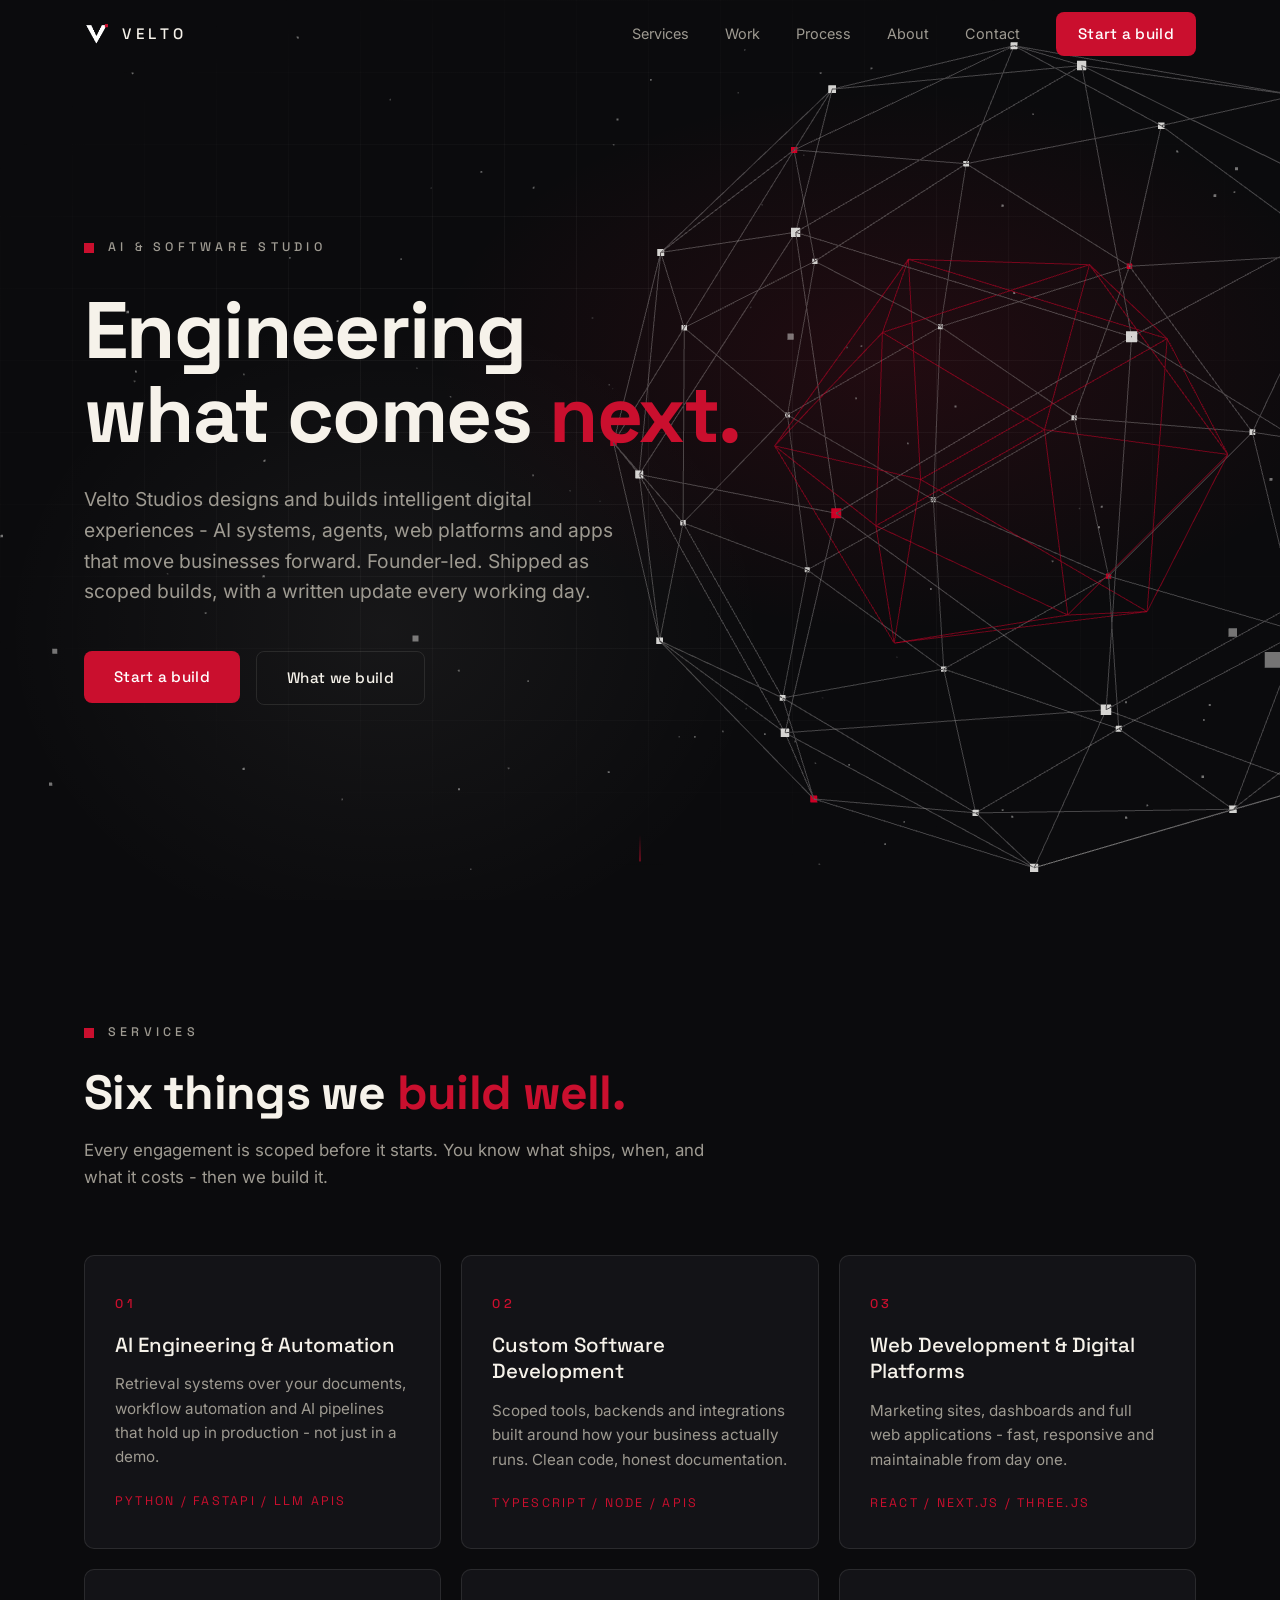
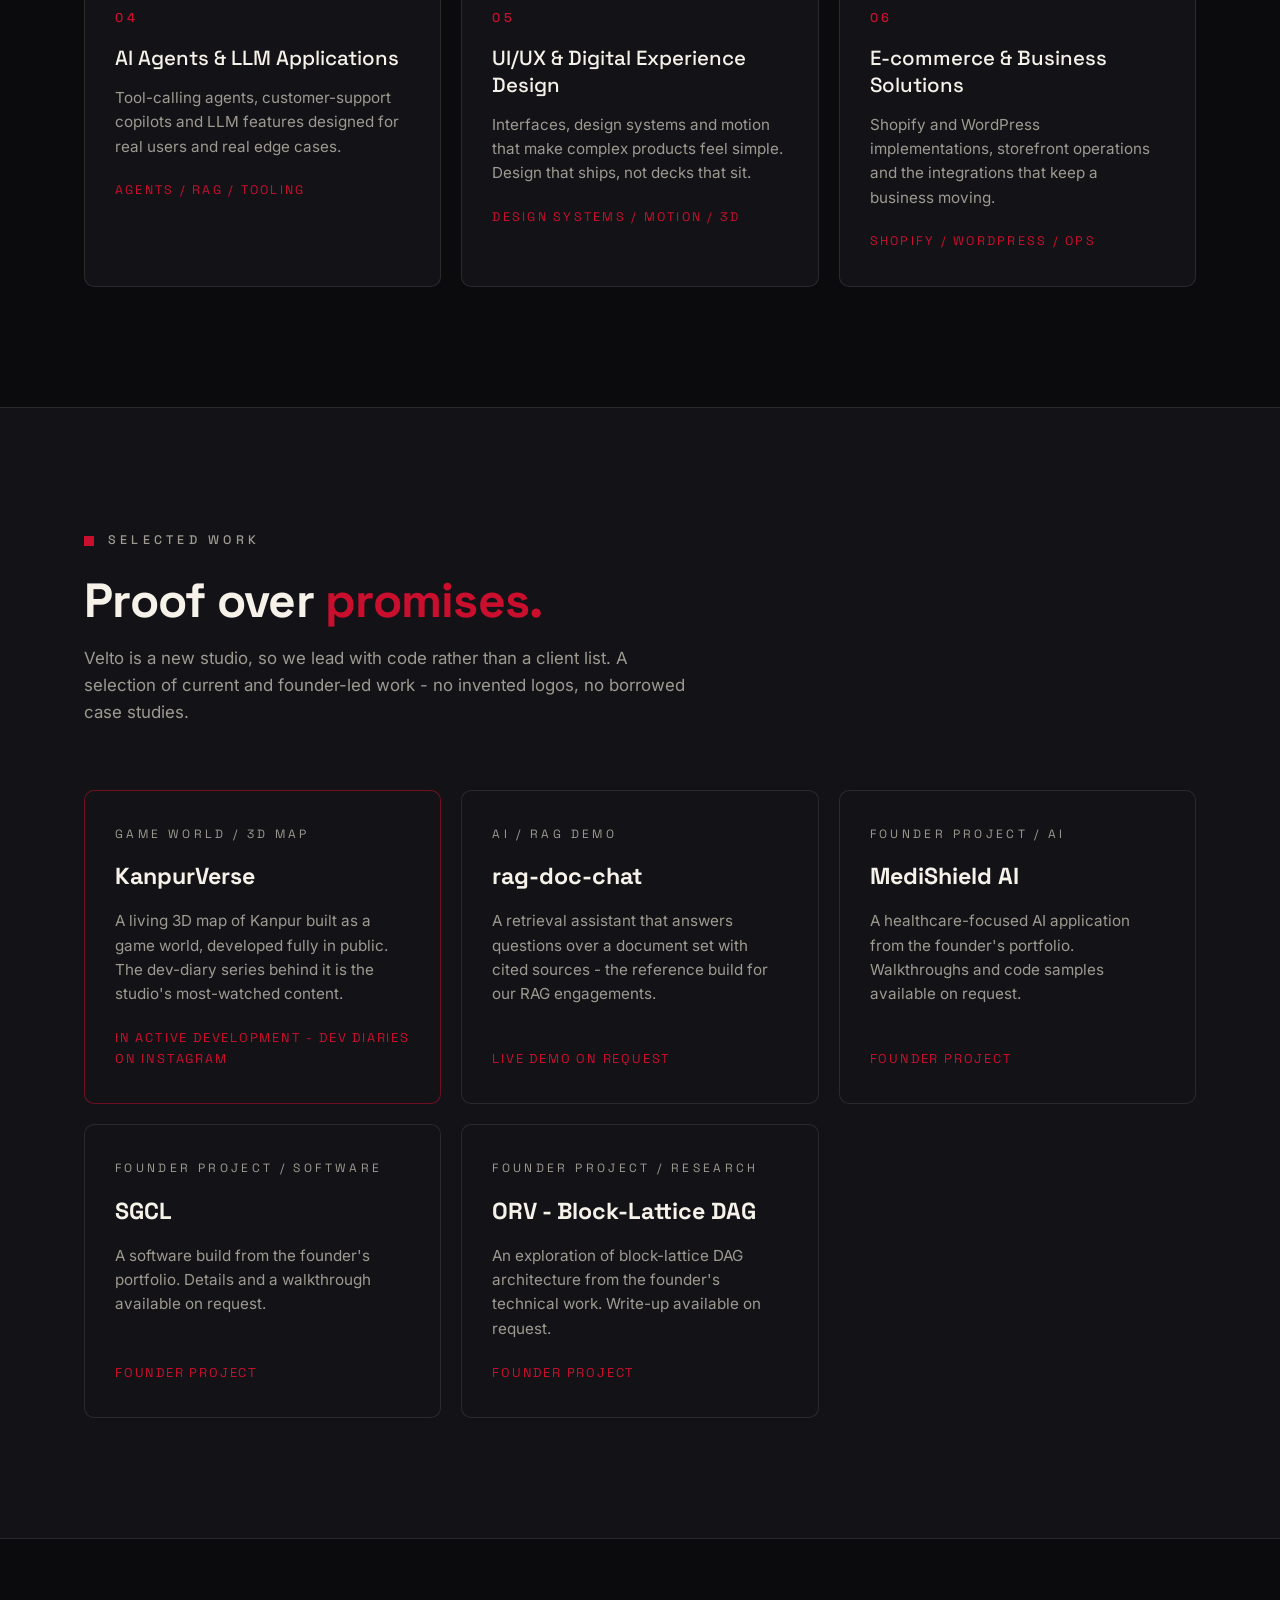
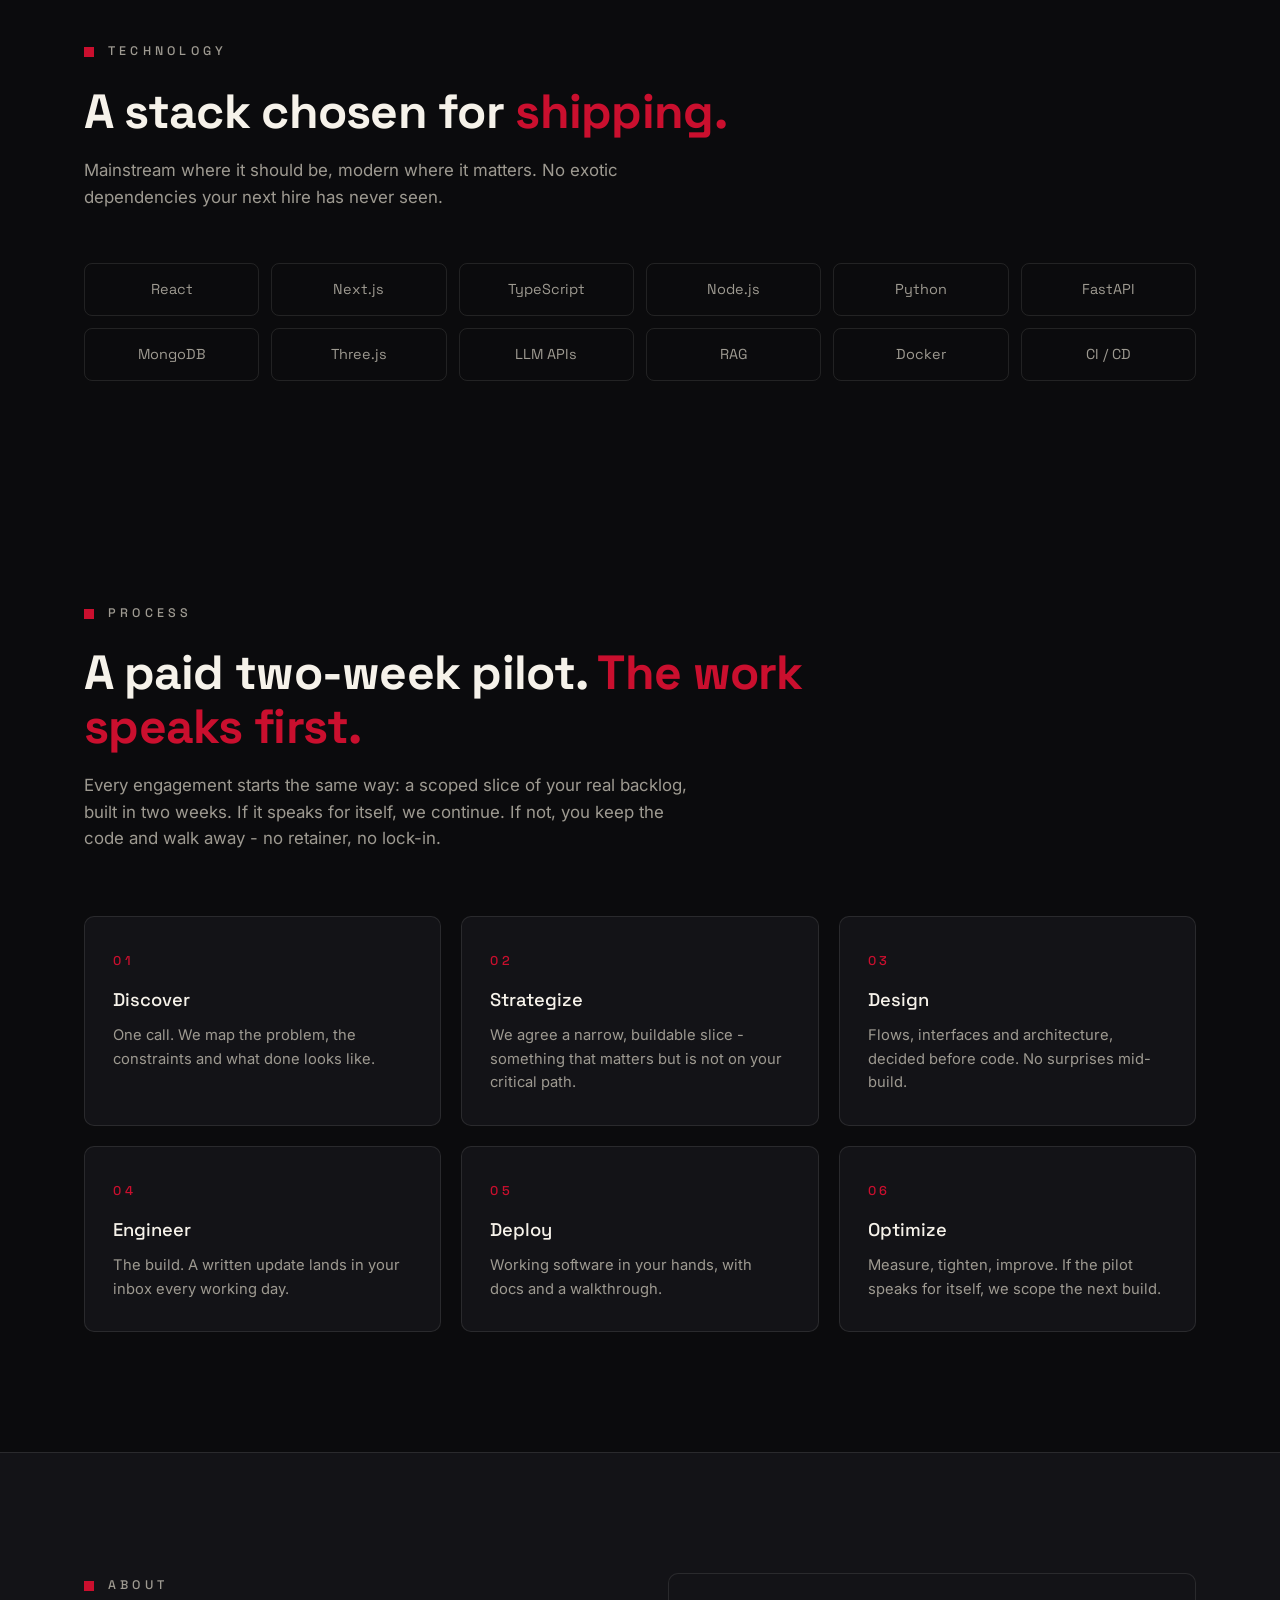
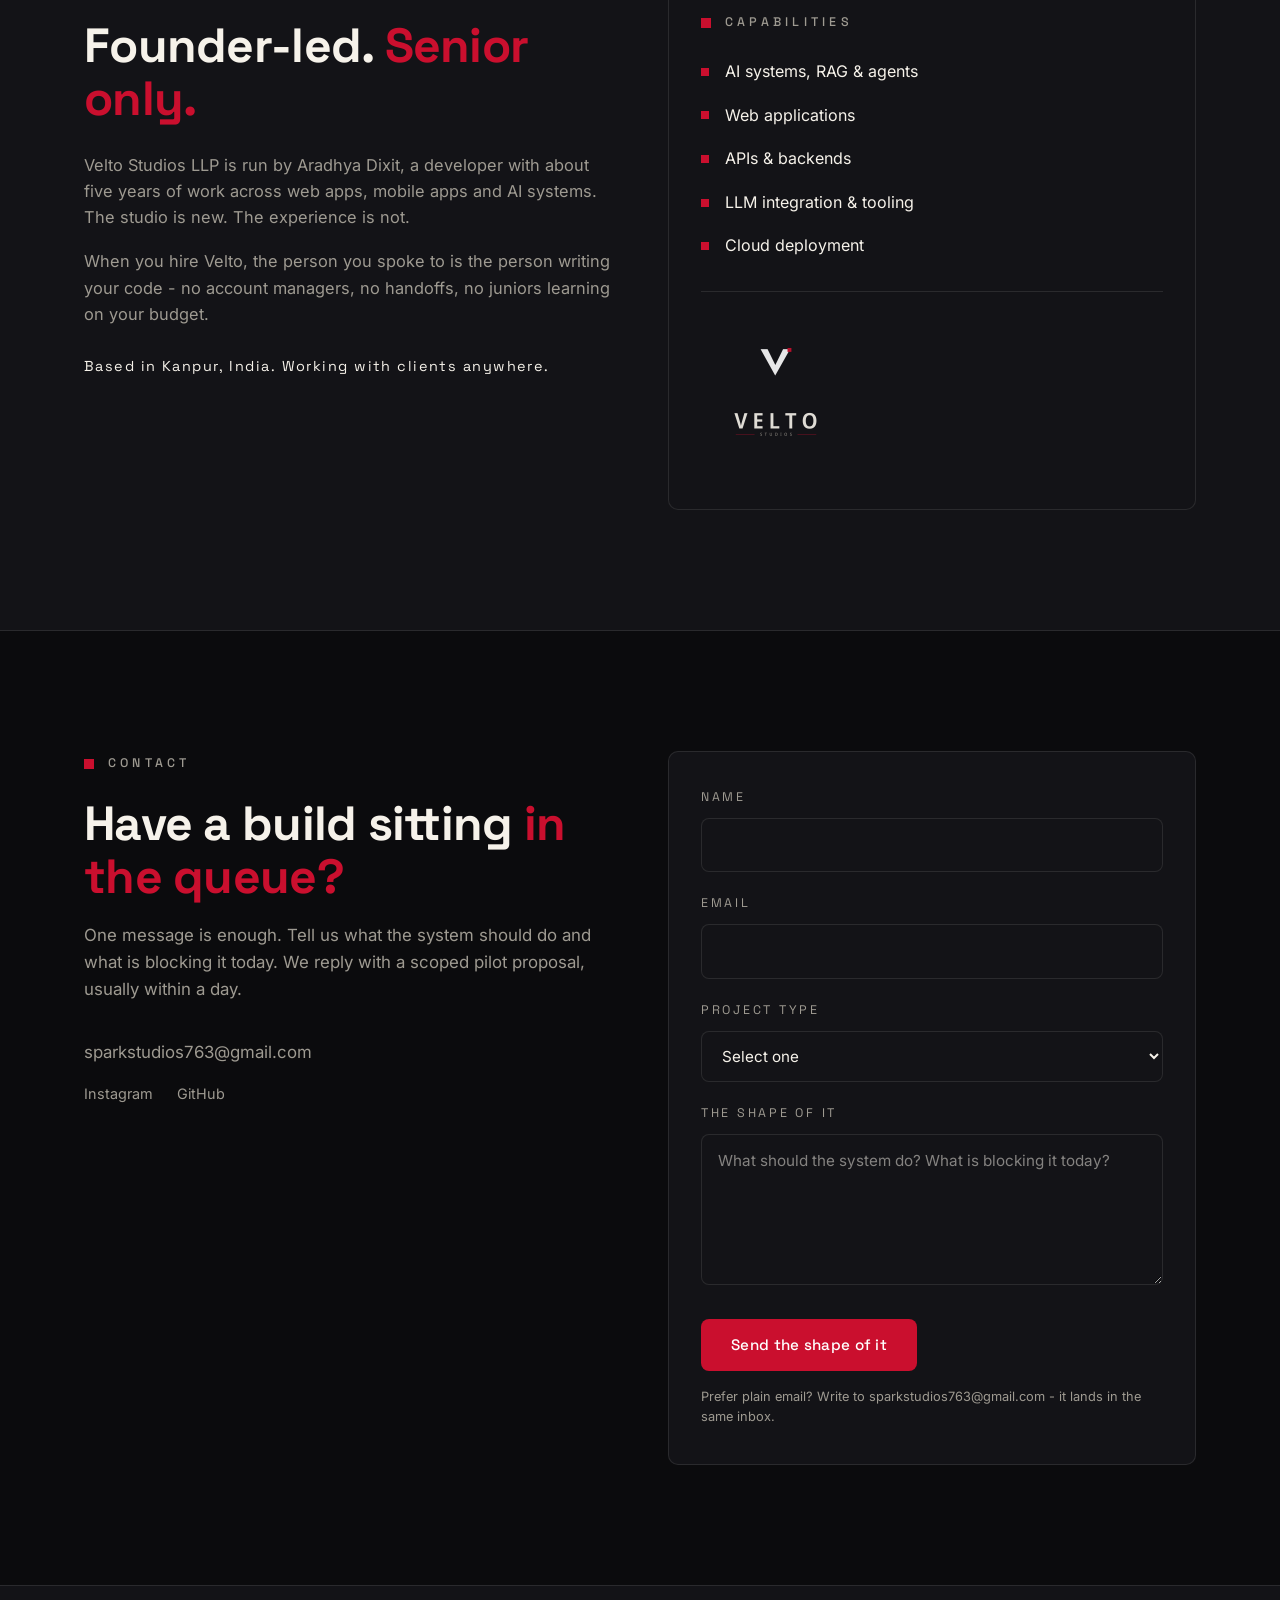
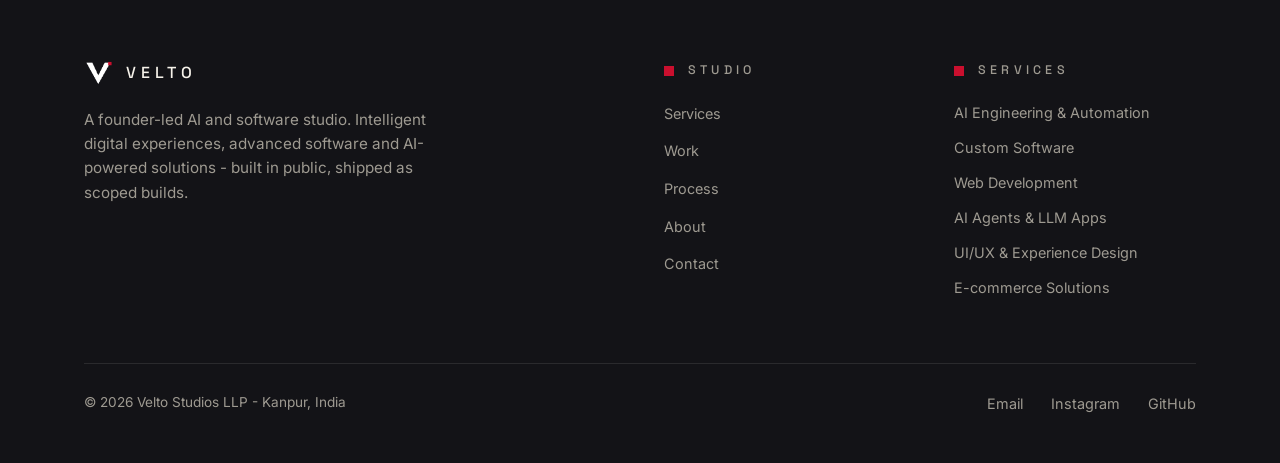
==== index.html @ 1c82fb01 "Velto Studios brand transformation: full site rebuild (Next.js static export, ink/white/signal-red s" ====
<!DOCTYPE html><!--SGaKu1fC_CCeCzt5V2eZx--><html lang="en" class="__variable_09186b __variable_7044c7"><head><meta charSet="utf-8"/><meta name="viewport" content="width=device-width, initial-scale=1"/><link rel="preload" href="/_next/static/media/4124e330989ad7db-s.p.ttf" as="font" crossorigin="" type="font/ttf"/><link rel="preload" href="/_next/static/media/74b8e81ce7c73236-s.p.ttf" as="font" crossorigin="" type="font/ttf"/><link rel="preload" href="/_next/static/media/a0ec02eedcf69112-s.p.ttf" as="font" crossorigin="" type="font/ttf"/><link rel="preload" href="/_next/static/media/a5b19698539b0889-s.p.ttf" as="font" crossorigin="" type="font/ttf"/><link rel="preload" href="/_next/static/media/ac432c104f6dcd6d-s.p.ttf" as="font" crossorigin="" type="font/ttf"/><link rel="preload" href="/_next/static/media/c4b799ee535f7491-s.p.ttf" as="font" crossorigin="" type="font/ttf"/><link rel="preload" as="image" href="/assets/velto-mark-white-96.png"/><link rel="preload" as="image" href="/assets/velto-lockup-vertical-transparent-ivory.png"/><link rel="stylesheet" href="/_next/static/css/1481ebc7e951a3b4.css" data-precedence="next"/><link rel="preload" as="script" fetchPriority="low" href="/_next/static/chunks/webpack-ac8d8ae8af178da9.js"/><script src="/_next/static/chunks/4bd1b696-c023c6e3521b1417.js" async=""></script><script src="/_next/static/chunks/255-15b9cc804e0d9c7d.js" async=""></script><script src="/_next/static/chunks/main-app-c8f17f70833b1790.js" async=""></script><script src="/_next/static/chunks/290-5ea8fa2a1ce27a06.js" async=""></script><script src="/_next/static/chunks/app/page-3ae37facbfa3129a.js" async=""></script><meta name="next-size-adjust" content=""/><title>Velto Studios - AI Systems &amp; Software Development</title><meta name="description" content="Velto Studios is a founder-led AI and software studio. We design and build intelligent digital experiences - AI systems, agents, web platforms and apps - delivered as scoped builds with a written update every working day."/><link rel="manifest" href="/site.webmanifest"/><meta name="keywords" content="Velto Studios,AI engineering,software development,RAG systems,AI agents,web development,Next.js,founder-led studio"/><meta property="og:title" content="Velto Studios - AI Systems &amp; Software Development"/><meta property="og:description" content="A founder-led AI and software studio. Intelligent digital experiences, advanced software and AI-powered solutions that move businesses forward."/><meta property="og:url" content="https://velto-studios.github.io"/><meta property="og:site_name" content="Velto Studios"/><meta property="og:image" content="https://velto-studios.github.io/og-image.png"/><meta property="og:image:width" content="1200"/><meta property="og:image:height" content="630"/><meta property="og:image:alt" content="Velto Studios"/><meta property="og:type" content="website"/><meta name="twitter:card" content="summary_large_image"/><meta name="twitter:title" content="Velto Studios - AI Systems &amp; Software Development"/><meta name="twitter:description" content="A founder-led AI and software studio. Intelligent digital experiences, advanced software and AI-powered solutions that move businesses forward."/><meta name="twitter:image" content="https://velto-studios.github.io/og-image.png"/><link rel="icon" href="/favicon-16.png" sizes="16x16" type="image/png"/><link rel="icon" href="/favicon-32.png" sizes="32x32" type="image/png"/><link rel="apple-touch-icon" href="/apple-touch-icon.png" sizes="180x180"/><script src="/_next/static/chunks/polyfills-42372ed130431b0a.js" noModule=""></script></head><body><div hidden=""><!--$--><!--/$--></div><script type="application/ld+json">{"@context":"https://schema.org","@type":"Organization","name":"Velto Studios","url":"https://velto-studios.github.io","logo":"https://velto-studios.github.io/icon-512.png","description":"Founder-led AI and software studio building AI systems, web platforms and apps as scoped contract builds.","founder":{"@type":"Person","name":"Aradhya Dixit"},"address":{"@type":"PostalAddress","addressLocality":"Kanpur","addressCountry":"IN"},"sameAs":["https://www.instagram.com/velto_studios","https://github.com/velto-studios"]}</script><main id="top"><nav class="fixed top-0 left-0 right-0 z-50 transition-colors duration-300" aria-label="Primary" style="background:transparent;backdrop-filter:none;-webkit-backdrop-filter:none;border-bottom:1px solid transparent;opacity:0;transform:translateY(-64px)"><div class="wrap flex items-center justify-between" style="height:68px"><a href="#top" class="flex items-center gap-3" aria-label="Velto Studios - home"><img src="/assets/velto-mark-white-96.png" alt="" width="26" height="26"/><span class="font-display" style="font-weight:500;letter-spacing:0.3em;font-size:0.95rem">VELTO</span></a><div class="hidden md:flex items-center gap-9"><a href="#services" class="nav-link">Services</a><a href="#work" class="nav-link">Work</a><a href="#process" class="nav-link">Process</a><a href="#about" class="nav-link">About</a><a href="#contact" class="nav-link">Contact</a><a href="#contact" class="btn btn-primary" style="padding:10px 22px">Start a build</a></div><button class="md:hidden flex flex-col justify-center gap-1.5 p-2" aria-label="Open menu" aria-expanded="false"><span class="block h-px w-6 bg-[var(--ivory)] transition-transform duration-300" style="transform:none"></span><span class="block h-px w-6 bg-[var(--ivory)] transition-transform duration-300" style="transform:none"></span></button></div></nav><header class="relative flex items-center" style="min-height:100svh;overflow:hidden"><div class="hero-fallback" aria-hidden="true"></div><div class="hero-grid-lines" aria-hidden="true"></div><div class="wrap relative z-10 w-full" style="padding-top:140px;padding-bottom:100px"><p class="kicker" style="opacity:0;transform:translateY(16px)">AI &amp; Software Studio</p><h1 style="font-size:clamp(2.7rem, 6.4vw, 5rem);line-height:1.05;font-weight:700;letter-spacing:-0.02em;max-width:780px;margin-top:28px;opacity:0;transform:translateY(28px)">Engineering<br/>what comes <span style="color:var(--signal)">next.</span></h1><p style="margin-top:28px;font-size:clamp(1.02rem, 1.6vw, 1.2rem);color:var(--ivory-dim);max-width:560px;font-weight:300;opacity:0;transform:translateY(24px)">Velto Studios designs and builds intelligent digital experiences - AI systems, agents, web platforms and apps that move businesses forward. Founder-led. Shipped as scoped builds, with a written update every working day.</p><div class="flex flex-wrap gap-4" style="margin-top:44px;opacity:0;transform:translateY(20px)"><div style="display:inline-block;transform:none"><a href="#contact" class="btn btn-primary">Start a build</a></div><div style="display:inline-block;transform:none"><a href="#services" class="btn btn-ghost">What we build</a></div></div></div><a href="#services" class="absolute left-1/2 bottom-8 z-10 hidden md:block" aria-label="Scroll to services" style="transform:translateX(-50%);opacity:0"><span class="block h-10 w-px mx-auto" style="background:linear-gradient(to bottom, transparent, var(--signal))"></span></a></header><section id="services" class="section" aria-label="Services"><div class="wrap"><div style="opacity:0;transform:translateY(32px)"><p class="kicker">Services</p><h2 style="font-size:clamp(1.9rem, 4vw, 3rem);line-height:1.12;font-weight:700;letter-spacing:-0.015em;margin-top:20px;max-width:720px">Six things we <span style="color:var(--signal)">build well.</span></h2><p style="margin-top:18px;color:var(--ivory-dim);max-width:620px;font-size:1.05rem">Every engagement is scoped before it starts. You know what ships, when, and what it costs - then we build it.</p></div><div class="grid gap-5" style="margin-top:64px;grid-template-columns:repeat(auto-fit, minmax(320px, 1fr))"><div style="opacity:0;transform:translateY(32px)"><article class="card h-full" style="padding:34px 30px"><span class="step-num">01</span><h3 style="font-size:1.28rem;font-weight:500;margin-top:16px;line-height:1.3">AI Engineering &amp; Automation</h3><p style="margin-top:14px;color:var(--ivory-dim);font-size:0.95rem">Retrieval systems over your documents, workflow automation and AI pipelines that hold up in production - not just in a demo.</p><p class="font-display" style="margin-top:22px;font-size:0.78rem;letter-spacing:0.18em;color:var(--signal);text-transform:uppercase">Python / FastAPI / LLM APIs</p></article></div><div style="opacity:0;transform:translateY(32px)"><article class="card h-full" style="padding:34px 30px"><span class="step-num">02</span><h3 style="font-size:1.28rem;font-weight:500;margin-top:16px;line-height:1.3">Custom Software Development</h3><p style="margin-top:14px;color:var(--ivory-dim);font-size:0.95rem">Scoped tools, backends and integrations built around how your business actually runs. Clean code, honest documentation.</p><p class="font-display" style="margin-top:22px;font-size:0.78rem;letter-spacing:0.18em;color:var(--signal);text-transform:uppercase">TypeScript / Node / APIs</p></article></div><div style="opacity:0;transform:translateY(32px)"><article class="card h-full" style="padding:34px 30px"><span class="step-num">03</span><h3 style="font-size:1.28rem;font-weight:500;margin-top:16px;line-height:1.3">Web Development &amp; Digital Platforms</h3><p style="margin-top:14px;color:var(--ivory-dim);font-size:0.95rem">Marketing sites, dashboards and full web applications - fast, responsive and maintainable from day one.</p><p class="font-display" style="margin-top:22px;font-size:0.78rem;letter-spacing:0.18em;color:var(--signal);text-transform:uppercase">React / Next.js / Three.js</p></article></div><div style="opacity:0;transform:translateY(32px)"><article class="card h-full" style="padding:34px 30px"><span class="step-num">04</span><h3 style="font-size:1.28rem;font-weight:500;margin-top:16px;line-height:1.3">AI Agents &amp; LLM Applications</h3><p style="margin-top:14px;color:var(--ivory-dim);font-size:0.95rem">Tool-calling agents, customer-support copilots and LLM features designed for real users and real edge cases.</p><p class="font-display" style="margin-top:22px;font-size:0.78rem;letter-spacing:0.18em;color:var(--signal);text-transform:uppercase">Agents / RAG / Tooling</p></article></div><div style="opacity:0;transform:translateY(32px)"><article class="card h-full" style="padding:34px 30px"><span class="step-num">05</span><h3 style="font-size:1.28rem;font-weight:500;margin-top:16px;line-height:1.3">UI/UX &amp; Digital Experience Design</h3><p style="margin-top:14px;color:var(--ivory-dim);font-size:0.95rem">Interfaces, design systems and motion that make complex products feel simple. Design that ships, not decks that sit.</p><p class="font-display" style="margin-top:22px;font-size:0.78rem;letter-spacing:0.18em;color:var(--signal);text-transform:uppercase">Design systems / Motion / 3D</p></article></div><div style="opacity:0;transform:translateY(32px)"><article class="card h-full" style="padding:34px 30px"><span class="step-num">06</span><h3 style="font-size:1.28rem;font-weight:500;margin-top:16px;line-height:1.3">E-commerce &amp; Business Solutions</h3><p style="margin-top:14px;color:var(--ivory-dim);font-size:0.95rem">Shopify and WordPress implementations, storefront operations and the integrations that keep a business moving.</p><p class="font-display" style="margin-top:22px;font-size:0.78rem;letter-spacing:0.18em;color:var(--signal);text-transform:uppercase">Shopify / WordPress / Ops</p></article></div></div></div></section><section id="work" class="section" aria-label="Selected work" style="background:var(--ink-2);border-top:1px solid var(--line);border-bottom:1px solid var(--line)"><div class="wrap"><div style="opacity:0;transform:translateY(32px)"><p class="kicker">Selected Work</p><h2 style="font-size:clamp(1.9rem, 4vw, 3rem);line-height:1.12;font-weight:700;letter-spacing:-0.015em;margin-top:20px;max-width:720px">Proof over <span style="color:var(--signal)">promises.</span></h2><p style="margin-top:18px;color:var(--ivory-dim);max-width:620px;font-size:1.05rem">Velto is a new studio, so we lead with code rather than a client list. A selection of current and founder-led work - no invented logos, no borrowed case studies.</p></div><div class="grid gap-5" style="margin-top:64px;grid-template-columns:repeat(auto-fit, minmax(320px, 1fr))"><div style="opacity:0;transform:translateY(32px)"><article class="card h-full flex flex-col" style="padding:34px 30px;border-color:rgba(202,15,46,0.5)"><p class="font-display" style="font-size:0.75rem;letter-spacing:0.28em;text-transform:uppercase;color:var(--ivory-dim)">Game world / 3D map</p><h3 style="font-size:1.45rem;font-weight:700;margin-top:14px">KanpurVerse</h3><p style="margin-top:14px;color:var(--ivory-dim);font-size:0.95rem;flex-grow:1">A living 3D map of Kanpur built as a game world, developed fully in public. The dev-diary series behind it is the studio&#x27;s most-watched content.</p><p class="font-display" style="margin-top:22px;font-size:0.8rem;letter-spacing:0.14em;color:var(--signal);text-transform:uppercase">In active development - dev diaries on Instagram</p></article></div><div style="opacity:0;transform:translateY(32px)"><article class="card h-full flex flex-col" style="padding:34px 30px"><p class="font-display" style="font-size:0.75rem;letter-spacing:0.28em;text-transform:uppercase;color:var(--ivory-dim)">AI / RAG demo</p><h3 style="font-size:1.45rem;font-weight:700;margin-top:14px">rag-doc-chat</h3><p style="margin-top:14px;color:var(--ivory-dim);font-size:0.95rem;flex-grow:1">A retrieval assistant that answers questions over a document set with cited sources - the reference build for our RAG engagements.</p><p class="font-display" style="margin-top:22px;font-size:0.8rem;letter-spacing:0.14em;color:var(--signal);text-transform:uppercase">Live demo on request</p></article></div><div style="opacity:0;transform:translateY(32px)"><article class="card h-full flex flex-col" style="padding:34px 30px"><p class="font-display" style="font-size:0.75rem;letter-spacing:0.28em;text-transform:uppercase;color:var(--ivory-dim)">Founder project / AI</p><h3 style="font-size:1.45rem;font-weight:700;margin-top:14px">MediShield AI</h3><p style="margin-top:14px;color:var(--ivory-dim);font-size:0.95rem;flex-grow:1">A healthcare-focused AI application from the founder&#x27;s portfolio. Walkthroughs and code samples available on request.</p><p class="font-display" style="margin-top:22px;font-size:0.8rem;letter-spacing:0.14em;color:var(--signal);text-transform:uppercase">Founder project</p></article></div><div style="opacity:0;transform:translateY(32px)"><article class="card h-full flex flex-col" style="padding:34px 30px"><p class="font-display" style="font-size:0.75rem;letter-spacing:0.28em;text-transform:uppercase;color:var(--ivory-dim)">Founder project / Software</p><h3 style="font-size:1.45rem;font-weight:700;margin-top:14px">SGCL</h3><p style="margin-top:14px;color:var(--ivory-dim);font-size:0.95rem;flex-grow:1">A software build from the founder&#x27;s portfolio. Details and a walkthrough available on request.</p><p class="font-display" style="margin-top:22px;font-size:0.8rem;letter-spacing:0.14em;color:var(--signal);text-transform:uppercase">Founder project</p></article></div><div style="opacity:0;transform:translateY(32px)"><article class="card h-full flex flex-col" style="padding:34px 30px"><p class="font-display" style="font-size:0.75rem;letter-spacing:0.28em;text-transform:uppercase;color:var(--ivory-dim)">Founder project / Research</p><h3 style="font-size:1.45rem;font-weight:700;margin-top:14px">ORV - Block-Lattice DAG</h3><p style="margin-top:14px;color:var(--ivory-dim);font-size:0.95rem;flex-grow:1">An exploration of block-lattice DAG architecture from the founder&#x27;s technical work. Write-up available on request.</p><p class="font-display" style="margin-top:22px;font-size:0.8rem;letter-spacing:0.14em;color:var(--signal);text-transform:uppercase">Founder project</p></article></div></div></div></section><section class="section" aria-label="Technology" style="padding-top:100px;padding-bottom:100px"><div class="wrap"><div style="opacity:0;transform:translateY(32px)"><p class="kicker">Technology</p><h2 style="font-size:clamp(1.9rem, 4vw, 3rem);line-height:1.12;font-weight:700;letter-spacing:-0.015em;margin-top:20px;max-width:720px">A stack chosen for <span style="color:var(--signal)">shipping.</span></h2><p style="margin-top:18px;color:var(--ivory-dim);max-width:620px;font-size:1.05rem">Mainstream where it should be, modern where it matters. No exotic dependencies your next hire has never seen.</p></div><div style="opacity:0;transform:translateY(32px)"><div class="grid gap-3" style="margin-top:52px;grid-template-columns:repeat(auto-fit, minmax(150px, 1fr))"><div class="tech-chip text-center">React</div><div class="tech-chip text-center">Next.js</div><div class="tech-chip text-center">TypeScript</div><div class="tech-chip text-center">Node.js</div><div class="tech-chip text-center">Python</div><div class="tech-chip text-center">FastAPI</div><div class="tech-chip text-center">MongoDB</div><div class="tech-chip text-center">Three.js</div><div class="tech-chip text-center">LLM APIs</div><div class="tech-chip text-center">RAG</div><div class="tech-chip text-center">Docker</div><div class="tech-chip text-center">CI / CD</div></div></div></div></section><section id="process" class="section" aria-label="Process"><div class="wrap"><div style="opacity:0;transform:translateY(32px)"><p class="kicker">Process</p><h2 style="font-size:clamp(1.9rem, 4vw, 3rem);line-height:1.12;font-weight:700;letter-spacing:-0.015em;margin-top:20px;max-width:720px">A paid two-week pilot. <span style="color:var(--signal)">The work speaks first.</span></h2><p style="margin-top:18px;color:var(--ivory-dim);max-width:620px;font-size:1.05rem">Every engagement starts the same way: a scoped slice of your real backlog, built in two weeks. If it speaks for itself, we continue. If not, you keep the code and walk away - no retainer, no lock-in.</p></div><div class="grid gap-5" style="margin-top:64px;grid-template-columns:repeat(auto-fit, minmax(300px, 1fr))"><div style="opacity:0;transform:translateY(32px)"><div class="card h-full" style="padding:30px 28px"><span class="step-num">01</span><h3 style="font-size:1.15rem;font-weight:500;margin-top:12px">Discover</h3><p style="margin-top:10px;color:var(--ivory-dim);font-size:0.92rem">One call. We map the problem, the constraints and what done looks like.</p></div></div><div style="opacity:0;transform:translateY(32px)"><div class="card h-full" style="padding:30px 28px"><span class="step-num">02</span><h3 style="font-size:1.15rem;font-weight:500;margin-top:12px">Strategize</h3><p style="margin-top:10px;color:var(--ivory-dim);font-size:0.92rem">We agree a narrow, buildable slice - something that matters but is not on your critical path.</p></div></div><div style="opacity:0;transform:translateY(32px)"><div class="card h-full" style="padding:30px 28px"><span class="step-num">03</span><h3 style="font-size:1.15rem;font-weight:500;margin-top:12px">Design</h3><p style="margin-top:10px;color:var(--ivory-dim);font-size:0.92rem">Flows, interfaces and architecture, decided before code. No surprises mid-build.</p></div></div><div style="opacity:0;transform:translateY(32px)"><div class="card h-full" style="padding:30px 28px"><span class="step-num">04</span><h3 style="font-size:1.15rem;font-weight:500;margin-top:12px">Engineer</h3><p style="margin-top:10px;color:var(--ivory-dim);font-size:0.92rem">The build. A written update lands in your inbox every working day.</p></div></div><div style="opacity:0;transform:translateY(32px)"><div class="card h-full" style="padding:30px 28px"><span class="step-num">05</span><h3 style="font-size:1.15rem;font-weight:500;margin-top:12px">Deploy</h3><p style="margin-top:10px;color:var(--ivory-dim);font-size:0.92rem">Working software in your hands, with docs and a walkthrough.</p></div></div><div style="opacity:0;transform:translateY(32px)"><div class="card h-full" style="padding:30px 28px"><span class="step-num">06</span><h3 style="font-size:1.15rem;font-weight:500;margin-top:12px">Optimize</h3><p style="margin-top:10px;color:var(--ivory-dim);font-size:0.92rem">Measure, tighten, improve. If the pilot speaks for itself, we scope the next build.</p></div></div></div></div></section><section id="about" class="section" aria-label="About Velto Studios" style="background:var(--ink-2);border-top:1px solid var(--line);border-bottom:1px solid var(--line)"><div class="wrap grid gap-14 md:grid-cols-2 items-start"><div><div style="opacity:0;transform:translateY(32px)"><p class="kicker">About</p><h2 style="font-size:clamp(1.9rem, 4vw, 3rem);line-height:1.12;font-weight:700;letter-spacing:-0.015em;margin-top:20px;max-width:720px">Founder-led. <span style="color:var(--signal)">Senior only.</span></h2></div><div style="opacity:0;transform:translateY(32px)"><p style="margin-top:26px;color:var(--ivory-dim);font-size:1.02rem">Velto Studios LLP is run by Aradhya Dixit, a developer with about five years of work across web apps, mobile apps and AI systems. The studio is new. The experience is not.</p><p style="margin-top:18px;color:var(--ivory-dim);font-size:1.02rem">When you hire Velto, the person you spoke to is the person writing your code - no account managers, no handoffs, no juniors learning on your budget.</p><p class="font-display" style="margin-top:28px;font-size:0.9rem;letter-spacing:0.1em;color:var(--ivory)">Based in Kanpur, India. Working with clients anywhere.</p></div></div><div style="opacity:0;transform:translateY(32px)"><div class="card" style="padding:36px 32px"><p class="kicker" style="margin-bottom:26px">Capabilities</p><ul class="flex flex-col" style="gap:18px"><li class="flex items-center gap-4"><span style="width:8px;height:8px;background:var(--signal);flex:none"></span><span style="font-size:1rem">AI systems, RAG &amp; agents</span></li><li class="flex items-center gap-4"><span style="width:8px;height:8px;background:var(--signal);flex:none"></span><span style="font-size:1rem">Web applications</span></li><li class="flex items-center gap-4"><span style="width:8px;height:8px;background:var(--signal);flex:none"></span><span style="font-size:1rem">APIs &amp; backends</span></li><li class="flex items-center gap-4"><span style="width:8px;height:8px;background:var(--signal);flex:none"></span><span style="font-size:1rem">LLM integration &amp; tooling</span></li><li class="flex items-center gap-4"><span style="width:8px;height:8px;background:var(--signal);flex:none"></span><span style="font-size:1rem">Cloud deployment</span></li></ul><div style="margin-top:32px;padding-top:26px;border-top:1px solid var(--line)"><img src="/assets/velto-lockup-vertical-transparent-ivory.png" alt="Velto Studios" width="150" height="155" style="opacity:0.9"/></div></div></div></div></section><section id="contact" class="section" aria-label="Contact"><div class="wrap grid gap-14 md:grid-cols-2 items-start"><div><div style="opacity:0;transform:translateY(32px)"><p class="kicker">Contact</p><h2 style="font-size:clamp(1.9rem, 4vw, 3rem);line-height:1.12;font-weight:700;letter-spacing:-0.015em;margin-top:20px;max-width:720px">Have a build sitting <span style="color:var(--signal)">in the queue?</span></h2><p style="margin-top:18px;color:var(--ivory-dim);max-width:620px;font-size:1.05rem">One message is enough. Tell us what the system should do and what is blocking it today. We reply with a scoped pilot proposal, usually within a day.</p></div><div style="opacity:0;transform:translateY(32px)"><div style="margin-top:36px" class="flex flex-col gap-4"><a class="foot-link" href="mailto:sparkstudios763@gmail.com" style="font-size:1.05rem">sparkstudios763@gmail.com</a><div class="flex gap-6"><a class="foot-link" href="https://www.instagram.com/velto_studios" target="_blank" rel="noopener noreferrer">Instagram</a><a class="foot-link" href="https://github.com/velto-studios" target="_blank" rel="noopener noreferrer">GitHub</a></div></div></div></div><div style="opacity:0;transform:translateY(32px)"><form class="card" style="padding:36px 32px" noValidate=""><div class="field" style="margin-bottom:22px"><label for="name">Name</label><input id="name" type="text" autoComplete="name" name="name"/></div><div class="field" style="margin-bottom:22px"><label for="email">Email</label><input id="email" type="email" autoComplete="email" name="email"/></div><div class="field" style="margin-bottom:22px"><label for="projectType">Project type</label><select id="projectType" name="projectType"><option value="" disabled="" selected="">Select one</option><option value="AI system / RAG">AI system / RAG</option><option value="AI agent / LLM feature">AI agent / LLM feature</option><option value="Web application">Web application</option><option value="Website / digital platform">Website / digital platform</option><option value="UI/UX &amp; experience design">UI/UX &amp; experience design</option><option value="E-commerce / business solution">E-commerce / business solution</option><option value="Something else">Something else</option></select></div><div class="field" style="margin-bottom:26px"><label for="message">The shape of it</label><textarea id="message" name="message" rows="5" placeholder="What should the system do? What is blocking it today?"></textarea></div><div style="display:inline-block;transform:none"><button type="submit" class="btn btn-primary w-full">Send the shape of it</button></div><p style="margin-top:16px;color:var(--ivory-dim);font-size:0.8rem">Prefer plain email? Write to <!-- -->sparkstudios763@gmail.com<!-- --> - it lands in the same inbox.</p></form></div></div></section><footer style="border-top:1px solid var(--line);background:var(--ink-2)"><div class="wrap" style="padding-top:72px;padding-bottom:48px"><div class="grid gap-12 md:grid-cols-4"><div class="md:col-span-2"><a href="#top" class="flex items-center gap-3" aria-label="Velto Studios - back to top"><img src="/assets/velto-mark-white-96.png" alt="" width="30" height="30"/><span class="font-display" style="font-weight:500;letter-spacing:0.3em">VELTO</span></a><p style="margin-top:20px;color:var(--ivory-dim);max-width:380px;font-size:0.95rem">A founder-led AI and software studio. Intelligent digital experiences, advanced software and AI-powered solutions - built in public, shipped as scoped builds.</p></div><nav aria-label="Footer"><p class="kicker" style="margin-bottom:20px">Studio</p><ul class="flex flex-col gap-3"><li><a class="foot-link" href="#services">Services</a></li><li><a class="foot-link" href="#work">Work</a></li><li><a class="foot-link" href="#process">Process</a></li><li><a class="foot-link" href="#about">About</a></li><li><a class="foot-link" href="#contact">Contact</a></li></ul></nav><div><p class="kicker" style="margin-bottom:20px">Services</p><ul class="flex flex-col gap-3"><li class="foot-link" style="cursor:default">AI Engineering &amp; Automation</li><li class="foot-link" style="cursor:default">Custom Software</li><li class="foot-link" style="cursor:default">Web Development</li><li class="foot-link" style="cursor:default">AI Agents &amp; LLM Apps</li><li class="foot-link" style="cursor:default">UI/UX &amp; Experience Design</li><li class="foot-link" style="cursor:default">E-commerce Solutions</li></ul></div></div><div class="flex flex-col md:flex-row justify-between gap-6" style="margin-top:64px;padding-top:28px;border-top:1px solid var(--line)"><p style="color:var(--ivory-dim);font-size:0.85rem">© 2026 Velto Studios LLP - Kanpur, India</p><div class="flex gap-7"><a class="foot-link" href="mailto:sparkstudios763@gmail.com">Email</a><a class="foot-link" href="https://www.instagram.com/velto_studios" target="_blank" rel="noopener noreferrer">Instagram</a><a class="foot-link" href="https://github.com/velto-studios" target="_blank" rel="noopener noreferrer">GitHub</a></div></div></div></footer></main><!--$--><!--/$--><script src="/_next/static/chunks/webpack-ac8d8ae8af178da9.js" id="_R_" async=""></script><script>(self.__next_f=self.__next_f||[]).push([0])</script><script>self.__next_f.push([1,"1:\"$Sreact.fragment\"\n2:I[9766,[],\"\"]\n3:I[8924,[],\"\"]\n4:I[3464,[\"290\",\"static/chunks/290-5ea8fa2a1ce27a06.js\",\"974\",\"static/chunks/app/page-3ae37facbfa3129a.js\"],\"default\"]\n5:I[1602,[\"290\",\"static/chunks/290-5ea8fa2a1ce27a06.js\",\"974\",\"static/chunks/app/page-3ae37facbfa3129a.js\"],\"default\"]\n6:I[773,[\"290\",\"static/chunks/290-5ea8fa2a1ce27a06.js\",\"974\",\"static/chunks/app/page-3ae37facbfa3129a.js\"],\"default\"]\n14:I[7150,[],\"\"]\n:HL[\"/_next/static/media/4124e330989ad7db-s.p.ttf\",\"font\",{\"crossOrigin\":\"\",\"type\":\"font/ttf\"}]\n:HL[\"/_next/static/media/74b8e81ce7c73236-s.p.ttf\",\"font\",{\"crossOrigin\":\"\",\"type\":\"font/ttf\"}]\n:HL[\"/_next/static/media/a0ec02eedcf69112-s.p.ttf\",\"font\",{\"crossOrigin\":\"\",\"type\":\"font/ttf\"}]\n:HL[\"/_next/static/media/a5b19698539b0889-s.p.ttf\",\"font\",{\"crossOrigin\":\"\",\"type\":\"font/ttf\"}]\n:HL[\"/_next/static/media/ac432c104f6dcd6d-s.p.ttf\",\"font\",{\"crossOrigin\":\"\",\"type\":\"font/ttf\"}]\n:HL[\"/_next/static/media/c4b799ee535f7491-s.p.ttf\",\"font\",{\"crossOrigin\":\"\",\"type\":\"font/ttf\"}]\n:HL[\"/_next/static/css/1481ebc7e951a3b4.css\",\"style\"]\n"])</script><script>self.__next_f.push([1,"0:{\"P\":null,\"b\":\"SGaKu1fC-CCeCzt5V2eZx\",\"p\":\"\",\"c\":[\"\",\"\"],\"i\":false,\"f\":[[[\"\",{\"children\":[\"__PAGE__\",{}]},\"$undefined\",\"$undefined\",true],[\"\",[\"$\",\"$1\",\"c\",{\"children\":[[[\"$\",\"link\",\"0\",{\"rel\":\"stylesheet\",\"href\":\"/_next/static/css/1481ebc7e951a3b4.css\",\"precedence\":\"next\",\"crossOrigin\":\"$undefined\",\"nonce\":\"$undefined\"}]],[\"$\",\"html\",null,{\"lang\":\"en\",\"className\":\"__variable_09186b __variable_7044c7\",\"children\":[\"$\",\"body\",null,{\"children\":[[\"$\",\"script\",null,{\"type\":\"application/ld+json\",\"dangerouslySetInnerHTML\":{\"__html\":\"{\\\"@context\\\":\\\"https://schema.org\\\",\\\"@type\\\":\\\"Organization\\\",\\\"name\\\":\\\"Velto Studios\\\",\\\"url\\\":\\\"https://velto-studios.github.io\\\",\\\"logo\\\":\\\"https://velto-studios.github.io/icon-512.png\\\",\\\"description\\\":\\\"Founder-led AI and software studio building AI systems, web platforms and apps as scoped contract builds.\\\",\\\"founder\\\":{\\\"@type\\\":\\\"Person\\\",\\\"name\\\":\\\"Aradhya Dixit\\\"},\\\"address\\\":{\\\"@type\\\":\\\"PostalAddress\\\",\\\"addressLocality\\\":\\\"Kanpur\\\",\\\"addressCountry\\\":\\\"IN\\\"},\\\"sameAs\\\":[\\\"https://www.instagram.com/velto_studios\\\",\\\"https://github.com/velto-studios\\\"]}\"}}],[\"$\",\"$L2\",null,{\"parallelRouterKey\":\"children\",\"error\":\"$undefined\",\"errorStyles\":\"$undefined\",\"errorScripts\":\"$undefined\",\"template\":[\"$\",\"$L3\",null,{}],\"templateStyles\":\"$undefined\",\"templateScripts\":\"$undefined\",\"notFound\":[[[\"$\",\"title\",null,{\"children\":\"404: This page could not be found.\"}],[\"$\",\"div\",null,{\"style\":{\"fontFamily\":\"system-ui,\\\"Segoe UI\\\",Roboto,Helvetica,Arial,sans-serif,\\\"Apple Color Emoji\\\",\\\"Segoe UI Emoji\\\"\",\"height\":\"100vh\",\"textAlign\":\"center\",\"display\":\"flex\",\"flexDirection\":\"column\",\"alignItems\":\"center\",\"justifyContent\":\"center\"},\"children\":[\"$\",\"div\",null,{\"children\":[[\"$\",\"style\",null,{\"dangerouslySetInnerHTML\":{\"__html\":\"body{color:#000;background:#fff;margin:0}.next-error-h1{border-right:1px solid rgba(0,0,0,.3)}@media (prefers-color-scheme:dark){body{color:#fff;background:#000}.next-error-h1{border-right:1px solid rgba(255,255,255,.3)}}\"}}],[\"$\",\"h1\",null,{\"className\":\"next-error-h1\",\"style\":{\"display\":\"inline-block\",\"margin\":\"0 20px 0 0\",\"padding\":\"0 23px 0 0\",\"fontSize\":24,\"fontWeight\":500,\"verticalAlign\":\"top\",\"lineHeight\":\"49px\"},\"children\":404}],[\"$\",\"div\",null,{\"style\":{\"display\":\"inline-block\"},\"children\":[\"$\",\"h2\",null,{\"style\":{\"fontSize\":14,\"fontWeight\":400,\"lineHeight\":\"49px\",\"margin\":0},\"children\":\"This page could not be found.\"}]}]]}]}]],[]],\"forbidden\":\"$undefined\",\"unauthorized\":\"$undefined\"}]]}]}]]}],{\"children\":[\"__PAGE__\",[\"$\",\"$1\",\"c\",{\"children\":[[\"$\",\"main\",null,{\"id\":\"top\",\"children\":[[\"$\",\"$L4\",null,{}],[\"$\",\"$L5\",null,{}],[\"$\",\"section\",null,{\"id\":\"services\",\"className\":\"section\",\"aria-label\":\"Services\",\"children\":[\"$\",\"div\",null,{\"className\":\"wrap\",\"children\":[[\"$\",\"$L6\",null,{\"children\":[[\"$\",\"p\",null,{\"className\":\"kicker\",\"children\":\"Services\"}],[\"$\",\"h2\",null,{\"style\":{\"fontSize\":\"clamp(1.9rem, 4vw, 3rem)\",\"lineHeight\":1.12,\"fontWeight\":700,\"letterSpacing\":\"-0.015em\",\"marginTop\":20,\"maxWidth\":720},\"children\":[\"Six things we \",[\"$\",\"span\",null,{\"style\":{\"color\":\"var(--signal)\"},\"children\":\"build well.\"}]]}],[\"$\",\"p\",null,{\"style\":{\"marginTop\":18,\"color\":\"var(--ivory-dim)\",\"maxWidth\":620,\"fontSize\":\"1.05rem\"},\"children\":\"Every engagement is scoped before it starts. You know what ships, when, and what it costs - then we build it.\"}]]}],[\"$\",\"div\",null,{\"className\":\"grid gap-5\",\"style\":{\"marginTop\":64,\"gridTemplateColumns\":\"repeat(auto-fit, minmax(320px, 1fr))\"},\"children\":[[\"$\",\"$L6\",\"01\",{\"delay\":0,\"children\":[\"$\",\"article\",null,{\"className\":\"card h-full\",\"style\":{\"padding\":\"34px 30px\"},\"children\":[[\"$\",\"span\",null,{\"className\":\"step-num\",\"children\":\"01\"}],[\"$\",\"h3\",null,{\"style\":{\"fontSize\":\"1.28rem\",\"fontWeight\":500,\"marginTop\":16,\"lineHeight\":1.3},\"children\":\"AI Engineering \u0026 Automation\"}],[\"$\",\"p\",null,{\"style\":{\"marginTop\":14,\"color\":\"var(--ivory-dim)\",\"fontSize\":\"0.95rem\"},\"children\":\"Retrieval systems over your documents, workflow automation and AI pipelines that hold up in production - not just in a demo.\"}],[\"$\",\"p\",null,{\"className\":\"font-display\",\"style\":{\"marginTop\":22,\"fontSize\":\"0.78rem\",\"letterSpacing\":\"0.18em\",\"color\":\"var(--signal)\",\"textTransform\":\"uppercase\"},\"children\":\"Python / FastAPI / LLM APIs\"}]]}]}],[\"$\",\"$L6\",\"02\",{\"delay\":0.06,\"children\":[\"$\",\"article\",null,{\"className\":\"card h-full\",\"style\":{\"padding\":\"34px 30px\"},\"children\":[[\"$\",\"span\",null,{\"className\":\"step-num\",\"children\":\"02\"}],[\"$\",\"h3\",null,{\"style\":{\"fontSize\":\"1.28rem\",\"fontWeight\":500,\"marginTop\":16,\"lineHeight\":1.3},\"children\":\"Custom Software Development\"}],[\"$\",\"p\",null,{\"style\":{\"marginTop\":14,\"color\":\"var(--ivory-dim)\",\"fontSize\":\"0.95rem\"},\"children\":\"Scoped tools, backends and integrations built around how your business actually runs. Clean code, honest documentation.\"}],\"$L7\"]}]}],\"$L8\",\"$L9\",\"$La\",\"$Lb\"]}]]}]}],\"$Lc\",\"$Ld\",\"$Le\",\"$Lf\",\"$L10\",\"$L11\"]}],null,\"$L12\"]}],{},null,false]},null,false],\"$L13\",false]],\"m\":\"$undefined\",\"G\":[\"$14\",[]],\"s\":false,\"S\":true}\n"])</script><script>self.__next_f.push([1,"17:I[541,[\"290\",\"static/chunks/290-5ea8fa2a1ce27a06.js\",\"974\",\"static/chunks/app/page-3ae37facbfa3129a.js\"],\"default\"]\n18:I[4431,[],\"OutletBoundary\"]\n1a:I[5278,[],\"AsyncMetadataOutlet\"]\n1c:I[4431,[],\"ViewportBoundary\"]\n1e:I[4431,[],\"MetadataBoundary\"]\n1f:\"$Sreact.suspense\"\n7:[\"$\",\"p\",null,{\"className\":\"font-display\",\"style\":{\"marginTop\":22,\"fontSize\":\"0.78rem\",\"letterSpacing\":\"0.18em\",\"color\":\"var(--signal)\",\"textTransform\":\"uppercase\"},\"children\":\"TypeScript / Node / APIs\"}]\n"])</script><script>self.__next_f.push([1,"8:[\"$\",\"$L6\",\"03\",{\"delay\":0.12,\"children\":[\"$\",\"article\",null,{\"className\":\"card h-full\",\"style\":{\"padding\":\"34px 30px\"},\"children\":[[\"$\",\"span\",null,{\"className\":\"step-num\",\"children\":\"03\"}],[\"$\",\"h3\",null,{\"style\":{\"fontSize\":\"1.28rem\",\"fontWeight\":500,\"marginTop\":16,\"lineHeight\":1.3},\"children\":\"Web Development \u0026 Digital Platforms\"}],[\"$\",\"p\",null,{\"style\":{\"marginTop\":14,\"color\":\"var(--ivory-dim)\",\"fontSize\":\"0.95rem\"},\"children\":\"Marketing sites, dashboards and full web applications - fast, responsive and maintainable from day one.\"}],[\"$\",\"p\",null,{\"className\":\"font-display\",\"style\":{\"marginTop\":22,\"fontSize\":\"0.78rem\",\"letterSpacing\":\"0.18em\",\"color\":\"var(--signal)\",\"textTransform\":\"uppercase\"},\"children\":\"React / Next.js / Three.js\"}]]}]}]\n"])</script><script>self.__next_f.push([1,"9:[\"$\",\"$L6\",\"04\",{\"delay\":0.18,\"children\":[\"$\",\"article\",null,{\"className\":\"card h-full\",\"style\":{\"padding\":\"34px 30px\"},\"children\":[[\"$\",\"span\",null,{\"className\":\"step-num\",\"children\":\"04\"}],[\"$\",\"h3\",null,{\"style\":{\"fontSize\":\"1.28rem\",\"fontWeight\":500,\"marginTop\":16,\"lineHeight\":1.3},\"children\":\"AI Agents \u0026 LLM Applications\"}],[\"$\",\"p\",null,{\"style\":{\"marginTop\":14,\"color\":\"var(--ivory-dim)\",\"fontSize\":\"0.95rem\"},\"children\":\"Tool-calling agents, customer-support copilots and LLM features designed for real users and real edge cases.\"}],[\"$\",\"p\",null,{\"className\":\"font-display\",\"style\":{\"marginTop\":22,\"fontSize\":\"0.78rem\",\"letterSpacing\":\"0.18em\",\"color\":\"var(--signal)\",\"textTransform\":\"uppercase\"},\"children\":\"Agents / RAG / Tooling\"}]]}]}]\n"])</script><script>self.__next_f.push([1,"a:[\"$\",\"$L6\",\"05\",{\"delay\":0.24,\"children\":[\"$\",\"article\",null,{\"className\":\"card h-full\",\"style\":{\"padding\":\"34px 30px\"},\"children\":[[\"$\",\"span\",null,{\"className\":\"step-num\",\"children\":\"05\"}],[\"$\",\"h3\",null,{\"style\":{\"fontSize\":\"1.28rem\",\"fontWeight\":500,\"marginTop\":16,\"lineHeight\":1.3},\"children\":\"UI/UX \u0026 Digital Experience Design\"}],[\"$\",\"p\",null,{\"style\":{\"marginTop\":14,\"color\":\"var(--ivory-dim)\",\"fontSize\":\"0.95rem\"},\"children\":\"Interfaces, design systems and motion that make complex products feel simple. Design that ships, not decks that sit.\"}],[\"$\",\"p\",null,{\"className\":\"font-display\",\"style\":{\"marginTop\":22,\"fontSize\":\"0.78rem\",\"letterSpacing\":\"0.18em\",\"color\":\"var(--signal)\",\"textTransform\":\"uppercase\"},\"children\":\"Design systems / Motion / 3D\"}]]}]}]\n"])</script><script>self.__next_f.push([1,"b:[\"$\",\"$L6\",\"06\",{\"delay\":0.3,\"children\":[\"$\",\"article\",null,{\"className\":\"card h-full\",\"style\":{\"padding\":\"34px 30px\"},\"children\":[[\"$\",\"span\",null,{\"className\":\"step-num\",\"children\":\"06\"}],[\"$\",\"h3\",null,{\"style\":{\"fontSize\":\"1.28rem\",\"fontWeight\":500,\"marginTop\":16,\"lineHeight\":1.3},\"children\":\"E-commerce \u0026 Business Solutions\"}],[\"$\",\"p\",null,{\"style\":{\"marginTop\":14,\"color\":\"var(--ivory-dim)\",\"fontSize\":\"0.95rem\"},\"children\":\"Shopify and WordPress implementations, storefront operations and the integrations that keep a business moving.\"}],[\"$\",\"p\",null,{\"className\":\"font-display\",\"style\":{\"marginTop\":22,\"fontSize\":\"0.78rem\",\"letterSpacing\":\"0.18em\",\"color\":\"var(--signal)\",\"textTransform\":\"uppercase\"},\"children\":\"Shopify / WordPress / Ops\"}]]}]}]\n"])</script><script>self.__next_f.push([1,"c:[\"$\",\"section\",null,{\"id\":\"work\",\"className\":\"section\",\"aria-label\":\"Selected work\",\"style\":{\"background\":\"var(--ink-2)\",\"borderTop\":\"1px solid var(--line)\",\"borderBottom\":\"1px solid var(--line)\"},\"children\":[\"$\",\"div\",null,{\"className\":\"wrap\",\"children\":[[\"$\",\"$L6\",null,{\"children\":[[\"$\",\"p\",null,{\"className\":\"kicker\",\"children\":\"Selected Work\"}],[\"$\",\"h2\",null,{\"style\":{\"fontSize\":\"clamp(1.9rem, 4vw, 3rem)\",\"lineHeight\":1.12,\"fontWeight\":700,\"letterSpacing\":\"-0.015em\",\"marginTop\":20,\"maxWidth\":720},\"children\":[\"Proof over \",[\"$\",\"span\",null,{\"style\":{\"color\":\"var(--signal)\"},\"children\":\"promises.\"}]]}],[\"$\",\"p\",null,{\"style\":{\"marginTop\":18,\"color\":\"var(--ivory-dim)\",\"maxWidth\":620,\"fontSize\":\"1.05rem\"},\"children\":\"Velto is a new studio, so we lead with code rather than a client list. A selection of current and founder-led work - no invented logos, no borrowed case studies.\"}]]}],[\"$\",\"div\",null,{\"className\":\"grid gap-5\",\"style\":{\"marginTop\":64,\"gridTemplateColumns\":\"repeat(auto-fit, minmax(320px, 1fr))\"},\"children\":[[\"$\",\"$L6\",\"KanpurVerse\",{\"delay\":0,\"children\":[\"$\",\"article\",null,{\"className\":\"card h-full flex flex-col\",\"style\":{\"padding\":\"34px 30px\",\"borderColor\":\"rgba(202,15,46,0.5)\"},\"children\":[[\"$\",\"p\",null,{\"className\":\"font-display\",\"style\":{\"fontSize\":\"0.75rem\",\"letterSpacing\":\"0.28em\",\"textTransform\":\"uppercase\",\"color\":\"var(--ivory-dim)\"},\"children\":\"Game world / 3D map\"}],[\"$\",\"h3\",null,{\"style\":{\"fontSize\":\"1.45rem\",\"fontWeight\":700,\"marginTop\":14},\"children\":\"KanpurVerse\"}],[\"$\",\"p\",null,{\"style\":{\"marginTop\":14,\"color\":\"var(--ivory-dim)\",\"fontSize\":\"0.95rem\",\"flexGrow\":1},\"children\":\"A living 3D map of Kanpur built as a game world, developed fully in public. The dev-diary series behind it is the studio's most-watched content.\"}],[\"$\",\"p\",null,{\"className\":\"font-display\",\"style\":{\"marginTop\":22,\"fontSize\":\"0.8rem\",\"letterSpacing\":\"0.14em\",\"color\":\"var(--signal)\",\"textTransform\":\"uppercase\"},\"children\":\"In active development - dev diaries on Instagram\"}]]}]}],[\"$\",\"$L6\",\"rag-doc-chat\",{\"delay\":0.06,\"children\":[\"$\",\"article\",null,{\"className\":\"card h-full flex flex-col\",\"style\":{\"padding\":\"34px 30px\",\"borderColor\":\"$undefined\"},\"children\":[[\"$\",\"p\",null,{\"className\":\"font-display\",\"style\":{\"fontSize\":\"0.75rem\",\"letterSpacing\":\"0.28em\",\"textTransform\":\"uppercase\",\"color\":\"var(--ivory-dim)\"},\"children\":\"AI / RAG demo\"}],[\"$\",\"h3\",null,{\"style\":{\"fontSize\":\"1.45rem\",\"fontWeight\":700,\"marginTop\":14},\"children\":\"rag-doc-chat\"}],[\"$\",\"p\",null,{\"style\":{\"marginTop\":14,\"color\":\"var(--ivory-dim)\",\"fontSize\":\"0.95rem\",\"flexGrow\":1},\"children\":\"A retrieval assistant that answers questions over a document set with cited sources - the reference build for our RAG engagements.\"}],[\"$\",\"p\",null,{\"className\":\"font-display\",\"style\":{\"marginTop\":22,\"fontSize\":\"0.8rem\",\"letterSpacing\":\"0.14em\",\"color\":\"var(--signal)\",\"textTransform\":\"uppercase\"},\"children\":\"Live demo on request\"}]]}]}],[\"$\",\"$L6\",\"MediShield AI\",{\"delay\":0.12,\"children\":[\"$\",\"article\",null,{\"className\":\"card h-full flex flex-col\",\"style\":{\"padding\":\"34px 30px\",\"borderColor\":\"$undefined\"},\"children\":[[\"$\",\"p\",null,{\"className\":\"font-display\",\"style\":{\"fontSize\":\"0.75rem\",\"letterSpacing\":\"0.28em\",\"textTransform\":\"uppercase\",\"color\":\"var(--ivory-dim)\"},\"children\":\"Founder project / AI\"}],[\"$\",\"h3\",null,{\"style\":{\"fontSize\":\"1.45rem\",\"fontWeight\":700,\"marginTop\":14},\"children\":\"MediShield AI\"}],[\"$\",\"p\",null,{\"style\":{\"marginTop\":14,\"color\":\"var(--ivory-dim)\",\"fontSize\":\"0.95rem\",\"flexGrow\":1},\"children\":\"A healthcare-focused AI application from the founder's portfolio. Walkthroughs and code samples available on request.\"}],[\"$\",\"p\",null,{\"className\":\"font-display\",\"style\":{\"marginTop\":22,\"fontSize\":\"0.8rem\",\"letterSpacing\":\"0.14em\",\"color\":\"var(--signal)\",\"textTransform\":\"uppercase\"},\"children\":\"Founder project\"}]]}]}],[\"$\",\"$L6\",\"SGCL\",{\"delay\":0.18,\"children\":[\"$\",\"article\",null,{\"className\":\"card h-full flex flex-col\",\"style\":{\"padding\":\"34px 30px\",\"borderColor\":\"$undefined\"},\"children\":[[\"$\",\"p\",null,{\"className\":\"font-display\",\"style\":{\"fontSize\":\"0.75rem\",\"letterSpacing\":\"0.28em\",\"textTransform\":\"uppercase\",\"color\":\"var(--ivory-dim)\"},\"children\":\"Founder project / Software\"}],[\"$\",\"h3\",null,{\"style\":{\"fontSize\":\"1.45rem\",\"fontWeight\":700,\"marginTop\":14},\"children\":\"SGCL\"}],[\"$\",\"p\",null,{\"style\":{\"marginTop\":14,\"color\":\"var(--ivory-dim)\",\"fontSize\":\"0.95rem\",\"flexGrow\":1},\"children\":\"A software build from the founder's portfolio. Details and a walkthrough available on request.\"}],\"$L15\"]}]}],\"$L16\"]}]]}]}]\n"])</script><script>self.__next_f.push([1,"d:[\"$\",\"section\",null,{\"className\":\"section\",\"aria-label\":\"Technology\",\"style\":{\"paddingTop\":100,\"paddingBottom\":100},\"children\":[\"$\",\"div\",null,{\"className\":\"wrap\",\"children\":[[\"$\",\"$L6\",null,{\"children\":[[\"$\",\"p\",null,{\"className\":\"kicker\",\"children\":\"Technology\"}],[\"$\",\"h2\",null,{\"style\":{\"fontSize\":\"clamp(1.9rem, 4vw, 3rem)\",\"lineHeight\":1.12,\"fontWeight\":700,\"letterSpacing\":\"-0.015em\",\"marginTop\":20,\"maxWidth\":720},\"children\":[\"A stack chosen for \",[\"$\",\"span\",null,{\"style\":{\"color\":\"var(--signal)\"},\"children\":\"shipping.\"}]]}],[\"$\",\"p\",null,{\"style\":{\"marginTop\":18,\"color\":\"var(--ivory-dim)\",\"maxWidth\":620,\"fontSize\":\"1.05rem\"},\"children\":\"Mainstream where it should be, modern where it matters. No exotic dependencies your next hire has never seen.\"}]]}],[\"$\",\"$L6\",null,{\"delay\":0.15,\"children\":[\"$\",\"div\",null,{\"className\":\"grid gap-3\",\"style\":{\"marginTop\":52,\"gridTemplateColumns\":\"repeat(auto-fit, minmax(150px, 1fr))\"},\"children\":[[\"$\",\"div\",\"React\",{\"className\":\"tech-chip text-center\",\"children\":\"React\"}],[\"$\",\"div\",\"Next.js\",{\"className\":\"tech-chip text-center\",\"children\":\"Next.js\"}],[\"$\",\"div\",\"TypeScript\",{\"className\":\"tech-chip text-center\",\"children\":\"TypeScript\"}],[\"$\",\"div\",\"Node.js\",{\"className\":\"tech-chip text-center\",\"children\":\"Node.js\"}],[\"$\",\"div\",\"Python\",{\"className\":\"tech-chip text-center\",\"children\":\"Python\"}],[\"$\",\"div\",\"FastAPI\",{\"className\":\"tech-chip text-center\",\"children\":\"FastAPI\"}],[\"$\",\"div\",\"MongoDB\",{\"className\":\"tech-chip text-center\",\"children\":\"MongoDB\"}],[\"$\",\"div\",\"Three.js\",{\"className\":\"tech-chip text-center\",\"children\":\"Three.js\"}],[\"$\",\"div\",\"LLM APIs\",{\"className\":\"tech-chip text-center\",\"children\":\"LLM APIs\"}],[\"$\",\"div\",\"RAG\",{\"className\":\"tech-chip text-center\",\"children\":\"RAG\"}],[\"$\",\"div\",\"Docker\",{\"className\":\"tech-chip text-center\",\"children\":\"Docker\"}],[\"$\",\"div\",\"CI / CD\",{\"className\":\"tech-chip text-center\",\"children\":\"CI / CD\"}]]}]}]]}]}]\n"])</script><script>self.__next_f.push([1,"e:[\"$\",\"section\",null,{\"id\":\"process\",\"className\":\"section\",\"aria-label\":\"Process\",\"children\":[\"$\",\"div\",null,{\"className\":\"wrap\",\"children\":[[\"$\",\"$L6\",null,{\"children\":[[\"$\",\"p\",null,{\"className\":\"kicker\",\"children\":\"Process\"}],[\"$\",\"h2\",null,{\"style\":{\"fontSize\":\"clamp(1.9rem, 4vw, 3rem)\",\"lineHeight\":1.12,\"fontWeight\":700,\"letterSpacing\":\"-0.015em\",\"marginTop\":20,\"maxWidth\":720},\"children\":[\"A paid two-week pilot. \",[\"$\",\"span\",null,{\"style\":{\"color\":\"var(--signal)\"},\"children\":\"The work speaks first.\"}]]}],[\"$\",\"p\",null,{\"style\":{\"marginTop\":18,\"color\":\"var(--ivory-dim)\",\"maxWidth\":620,\"fontSize\":\"1.05rem\"},\"children\":\"Every engagement starts the same way: a scoped slice of your real backlog, built in two weeks. If it speaks for itself, we continue. If not, you keep the code and walk away - no retainer, no lock-in.\"}]]}],[\"$\",\"div\",null,{\"className\":\"grid gap-5\",\"style\":{\"marginTop\":64,\"gridTemplateColumns\":\"repeat(auto-fit, minmax(300px, 1fr))\"},\"children\":[[\"$\",\"$L6\",\"01\",{\"delay\":0,\"children\":[\"$\",\"div\",null,{\"className\":\"card h-full\",\"style\":{\"padding\":\"30px 28px\"},\"children\":[[\"$\",\"span\",null,{\"className\":\"step-num\",\"children\":\"01\"}],[\"$\",\"h3\",null,{\"style\":{\"fontSize\":\"1.15rem\",\"fontWeight\":500,\"marginTop\":12},\"children\":\"Discover\"}],[\"$\",\"p\",null,{\"style\":{\"marginTop\":10,\"color\":\"var(--ivory-dim)\",\"fontSize\":\"0.92rem\"},\"children\":\"One call. We map the problem, the constraints and what done looks like.\"}]]}]}],[\"$\",\"$L6\",\"02\",{\"delay\":0.05,\"children\":[\"$\",\"div\",null,{\"className\":\"card h-full\",\"style\":{\"padding\":\"30px 28px\"},\"children\":[[\"$\",\"span\",null,{\"className\":\"step-num\",\"children\":\"02\"}],[\"$\",\"h3\",null,{\"style\":{\"fontSize\":\"1.15rem\",\"fontWeight\":500,\"marginTop\":12},\"children\":\"Strategize\"}],[\"$\",\"p\",null,{\"style\":{\"marginTop\":10,\"color\":\"var(--ivory-dim)\",\"fontSize\":\"0.92rem\"},\"children\":\"We agree a narrow, buildable slice - something that matters but is not on your critical path.\"}]]}]}],[\"$\",\"$L6\",\"03\",{\"delay\":0.1,\"children\":[\"$\",\"div\",null,{\"className\":\"card h-full\",\"style\":{\"padding\":\"30px 28px\"},\"children\":[[\"$\",\"span\",null,{\"className\":\"step-num\",\"children\":\"03\"}],[\"$\",\"h3\",null,{\"style\":{\"fontSize\":\"1.15rem\",\"fontWeight\":500,\"marginTop\":12},\"children\":\"Design\"}],[\"$\",\"p\",null,{\"style\":{\"marginTop\":10,\"color\":\"var(--ivory-dim)\",\"fontSize\":\"0.92rem\"},\"children\":\"Flows, interfaces and architecture, decided before code. No surprises mid-build.\"}]]}]}],[\"$\",\"$L6\",\"04\",{\"delay\":0.15000000000000002,\"children\":[\"$\",\"div\",null,{\"className\":\"card h-full\",\"style\":{\"padding\":\"30px 28px\"},\"children\":[[\"$\",\"span\",null,{\"className\":\"step-num\",\"children\":\"04\"}],[\"$\",\"h3\",null,{\"style\":{\"fontSize\":\"1.15rem\",\"fontWeight\":500,\"marginTop\":12},\"children\":\"Engineer\"}],[\"$\",\"p\",null,{\"style\":{\"marginTop\":10,\"color\":\"var(--ivory-dim)\",\"fontSize\":\"0.92rem\"},\"children\":\"The build. A written update lands in your inbox every working day.\"}]]}]}],[\"$\",\"$L6\",\"05\",{\"delay\":0.2,\"children\":[\"$\",\"div\",null,{\"className\":\"card h-full\",\"style\":{\"padding\":\"30px 28px\"},\"children\":[[\"$\",\"span\",null,{\"className\":\"step-num\",\"children\":\"05\"}],[\"$\",\"h3\",null,{\"style\":{\"fontSize\":\"1.15rem\",\"fontWeight\":500,\"marginTop\":12},\"children\":\"Deploy\"}],[\"$\",\"p\",null,{\"style\":{\"marginTop\":10,\"color\":\"var(--ivory-dim)\",\"fontSize\":\"0.92rem\"},\"children\":\"Working software in your hands, with docs and a walkthrough.\"}]]}]}],[\"$\",\"$L6\",\"06\",{\"delay\":0.25,\"children\":[\"$\",\"div\",null,{\"className\":\"card h-full\",\"style\":{\"padding\":\"30px 28px\"},\"children\":[[\"$\",\"span\",null,{\"className\":\"step-num\",\"children\":\"06\"}],[\"$\",\"h3\",null,{\"style\":{\"fontSize\":\"1.15rem\",\"fontWeight\":500,\"marginTop\":12},\"children\":\"Optimize\"}],[\"$\",\"p\",null,{\"style\":{\"marginTop\":10,\"color\":\"var(--ivory-dim)\",\"fontSize\":\"0.92rem\"},\"children\":\"Measure, tighten, improve. If the pilot speaks for itself, we scope the next build.\"}]]}]}]]}]]}]}]\n"])</script><script>self.__next_f.push([1,"f:[\"$\",\"section\",null,{\"id\":\"about\",\"className\":\"section\",\"aria-label\":\"About Velto Studios\",\"style\":{\"background\":\"var(--ink-2)\",\"borderTop\":\"1px solid var(--line)\",\"borderBottom\":\"1px solid var(--line)\"},\"children\":[\"$\",\"div\",null,{\"className\":\"wrap grid gap-14 md:grid-cols-2 items-start\",\"children\":[[\"$\",\"div\",null,{\"children\":[[\"$\",\"$L6\",null,{\"children\":[[\"$\",\"p\",null,{\"className\":\"kicker\",\"children\":\"About\"}],[\"$\",\"h2\",null,{\"style\":{\"fontSize\":\"clamp(1.9rem, 4vw, 3rem)\",\"lineHeight\":1.12,\"fontWeight\":700,\"letterSpacing\":\"-0.015em\",\"marginTop\":20,\"maxWidth\":720},\"children\":[\"Founder-led. \",[\"$\",\"span\",null,{\"style\":{\"color\":\"var(--signal)\"},\"children\":\"Senior only.\"}]]}],\"$undefined\"]}],[\"$\",\"$L6\",null,{\"delay\":0.1,\"children\":[[\"$\",\"p\",null,{\"style\":{\"marginTop\":26,\"color\":\"var(--ivory-dim)\",\"fontSize\":\"1.02rem\"},\"children\":\"Velto Studios LLP is run by Aradhya Dixit, a developer with about five years of work across web apps, mobile apps and AI systems. The studio is new. The experience is not.\"}],[\"$\",\"p\",null,{\"style\":{\"marginTop\":18,\"color\":\"var(--ivory-dim)\",\"fontSize\":\"1.02rem\"},\"children\":\"When you hire Velto, the person you spoke to is the person writing your code - no account managers, no handoffs, no juniors learning on your budget.\"}],[\"$\",\"p\",null,{\"className\":\"font-display\",\"style\":{\"marginTop\":28,\"fontSize\":\"0.9rem\",\"letterSpacing\":\"0.1em\",\"color\":\"var(--ivory)\"},\"children\":\"Based in Kanpur, India. Working with clients anywhere.\"}]]}]]}],[\"$\",\"$L6\",null,{\"delay\":0.2,\"children\":[\"$\",\"div\",null,{\"className\":\"card\",\"style\":{\"padding\":\"36px 32px\"},\"children\":[[\"$\",\"p\",null,{\"className\":\"kicker\",\"style\":{\"marginBottom\":26},\"children\":\"Capabilities\"}],[\"$\",\"ul\",null,{\"className\":\"flex flex-col\",\"style\":{\"gap\":18},\"children\":[[\"$\",\"li\",\"AI systems, RAG \u0026 agents\",{\"className\":\"flex items-center gap-4\",\"children\":[[\"$\",\"span\",null,{\"style\":{\"width\":8,\"height\":8,\"background\":\"var(--signal)\",\"flex\":\"none\"}}],[\"$\",\"span\",null,{\"style\":{\"fontSize\":\"1rem\"},\"children\":\"AI systems, RAG \u0026 agents\"}]]}],[\"$\",\"li\",\"Web applications\",{\"className\":\"flex items-center gap-4\",\"children\":[[\"$\",\"span\",null,{\"style\":{\"width\":8,\"height\":8,\"background\":\"var(--signal)\",\"flex\":\"none\"}}],[\"$\",\"span\",null,{\"style\":{\"fontSize\":\"1rem\"},\"children\":\"Web applications\"}]]}],[\"$\",\"li\",\"APIs \u0026 backends\",{\"className\":\"flex items-center gap-4\",\"children\":[[\"$\",\"span\",null,{\"style\":{\"width\":8,\"height\":8,\"background\":\"var(--signal)\",\"flex\":\"none\"}}],[\"$\",\"span\",null,{\"style\":{\"fontSize\":\"1rem\"},\"children\":\"APIs \u0026 backends\"}]]}],[\"$\",\"li\",\"LLM integration \u0026 tooling\",{\"className\":\"flex items-center gap-4\",\"children\":[[\"$\",\"span\",null,{\"style\":{\"width\":8,\"height\":8,\"background\":\"var(--signal)\",\"flex\":\"none\"}}],[\"$\",\"span\",null,{\"style\":{\"fontSize\":\"1rem\"},\"children\":\"LLM integration \u0026 tooling\"}]]}],[\"$\",\"li\",\"Cloud deployment\",{\"className\":\"flex items-center gap-4\",\"children\":[[\"$\",\"span\",null,{\"style\":{\"width\":8,\"height\":8,\"background\":\"var(--signal)\",\"flex\":\"none\"}}],[\"$\",\"span\",null,{\"style\":{\"fontSize\":\"1rem\"},\"children\":\"Cloud deployment\"}]]}]]}],[\"$\",\"div\",null,{\"style\":{\"marginTop\":32,\"paddingTop\":26,\"borderTop\":\"1px solid var(--line)\"},\"children\":[\"$\",\"img\",null,{\"src\":\"/assets/velto-lockup-vertical-transparent-ivory.png\",\"alt\":\"Velto Studios\",\"width\":150,\"height\":155,\"style\":{\"opacity\":0.9}}]}]]}]}]]}]}]\n"])</script><script>self.__next_f.push([1,"10:[\"$\",\"$L17\",null,{}]\n"])</script><script>self.__next_f.push([1,"11:[\"$\",\"footer\",null,{\"style\":{\"borderTop\":\"1px solid var(--line)\",\"background\":\"var(--ink-2)\"},\"children\":[\"$\",\"div\",null,{\"className\":\"wrap\",\"style\":{\"paddingTop\":72,\"paddingBottom\":48},\"children\":[[\"$\",\"div\",null,{\"className\":\"grid gap-12 md:grid-cols-4\",\"children\":[[\"$\",\"div\",null,{\"className\":\"md:col-span-2\",\"children\":[[\"$\",\"a\",null,{\"href\":\"#top\",\"className\":\"flex items-center gap-3\",\"aria-label\":\"Velto Studios - back to top\",\"children\":[[\"$\",\"img\",null,{\"src\":\"/assets/velto-mark-white-96.png\",\"alt\":\"\",\"width\":30,\"height\":30}],[\"$\",\"span\",null,{\"className\":\"font-display\",\"style\":{\"fontWeight\":500,\"letterSpacing\":\"0.3em\"},\"children\":\"VELTO\"}]]}],[\"$\",\"p\",null,{\"style\":{\"marginTop\":20,\"color\":\"var(--ivory-dim)\",\"maxWidth\":380,\"fontSize\":\"0.95rem\"},\"children\":\"A founder-led AI and software studio. Intelligent digital experiences, advanced software and AI-powered solutions - built in public, shipped as scoped builds.\"}]]}],[\"$\",\"nav\",null,{\"aria-label\":\"Footer\",\"children\":[[\"$\",\"p\",null,{\"className\":\"kicker\",\"style\":{\"marginBottom\":20},\"children\":\"Studio\"}],[\"$\",\"ul\",null,{\"className\":\"flex flex-col gap-3\",\"children\":[[\"$\",\"li\",\"#services\",{\"children\":[\"$\",\"a\",null,{\"className\":\"foot-link\",\"href\":\"#services\",\"children\":\"Services\"}]}],[\"$\",\"li\",\"#work\",{\"children\":[\"$\",\"a\",null,{\"className\":\"foot-link\",\"href\":\"#work\",\"children\":\"Work\"}]}],[\"$\",\"li\",\"#process\",{\"children\":[\"$\",\"a\",null,{\"className\":\"foot-link\",\"href\":\"#process\",\"children\":\"Process\"}]}],[\"$\",\"li\",\"#about\",{\"children\":[\"$\",\"a\",null,{\"className\":\"foot-link\",\"href\":\"#about\",\"children\":\"About\"}]}],[\"$\",\"li\",\"#contact\",{\"children\":[\"$\",\"a\",null,{\"className\":\"foot-link\",\"href\":\"#contact\",\"children\":\"Contact\"}]}]]}]]}],[\"$\",\"div\",null,{\"children\":[[\"$\",\"p\",null,{\"className\":\"kicker\",\"style\":{\"marginBottom\":20},\"children\":\"Services\"}],[\"$\",\"ul\",null,{\"className\":\"flex flex-col gap-3\",\"children\":[[\"$\",\"li\",\"AI Engineering \u0026 Automation\",{\"className\":\"foot-link\",\"style\":{\"cursor\":\"default\"},\"children\":\"AI Engineering \u0026 Automation\"}],[\"$\",\"li\",\"Custom Software\",{\"className\":\"foot-link\",\"style\":{\"cursor\":\"default\"},\"children\":\"Custom Software\"}],[\"$\",\"li\",\"Web Development\",{\"className\":\"foot-link\",\"style\":{\"cursor\":\"default\"},\"children\":\"Web Development\"}],[\"$\",\"li\",\"AI Agents \u0026 LLM Apps\",{\"className\":\"foot-link\",\"style\":{\"cursor\":\"default\"},\"children\":\"AI Agents \u0026 LLM Apps\"}],[\"$\",\"li\",\"UI/UX \u0026 Experience Design\",{\"className\":\"foot-link\",\"style\":{\"cursor\":\"default\"},\"children\":\"UI/UX \u0026 Experience Design\"}],[\"$\",\"li\",\"E-commerce Solutions\",{\"className\":\"foot-link\",\"style\":{\"cursor\":\"default\"},\"children\":\"E-commerce Solutions\"}]]}]]}]]}],[\"$\",\"div\",null,{\"className\":\"flex flex-col md:flex-row justify-between gap-6\",\"style\":{\"marginTop\":64,\"paddingTop\":28,\"borderTop\":\"1px solid var(--line)\"},\"children\":[[\"$\",\"p\",null,{\"style\":{\"color\":\"var(--ivory-dim)\",\"fontSize\":\"0.85rem\"},\"children\":\"© 2026 Velto Studios LLP - Kanpur, India\"}],[\"$\",\"div\",null,{\"className\":\"flex gap-7\",\"children\":[[\"$\",\"a\",null,{\"className\":\"foot-link\",\"href\":\"mailto:sparkstudios763@gmail.com\",\"children\":\"Email\"}],[\"$\",\"a\",null,{\"className\":\"foot-link\",\"href\":\"https://www.instagram.com/velto_studios\",\"target\":\"_blank\",\"rel\":\"noopener noreferrer\",\"children\":\"Instagram\"}],[\"$\",\"a\",null,{\"className\":\"foot-link\",\"href\":\"https://github.com/velto-studios\",\"target\":\"_blank\",\"rel\":\"noopener noreferrer\",\"children\":\"GitHub\"}]]}]]}]]}]}]\n"])</script><script>self.__next_f.push([1,"12:[\"$\",\"$L18\",null,{\"children\":[\"$L19\",[\"$\",\"$L1a\",null,{\"promise\":\"$@1b\"}]]}]\n13:[\"$\",\"$1\",\"h\",{\"children\":[null,[[\"$\",\"$L1c\",null,{\"children\":\"$L1d\"}],[\"$\",\"meta\",null,{\"name\":\"next-size-adjust\",\"content\":\"\"}]],[\"$\",\"$L1e\",null,{\"children\":[\"$\",\"div\",null,{\"hidden\":true,\"children\":[\"$\",\"$1f\",null,{\"fallback\":null,\"children\":\"$L20\"}]}]}]]}]\n"])</script><script>self.__next_f.push([1,"15:[\"$\",\"p\",null,{\"className\":\"font-display\",\"style\":{\"marginTop\":22,\"fontSize\":\"0.8rem\",\"letterSpacing\":\"0.14em\",\"color\":\"var(--signal)\",\"textTransform\":\"uppercase\"},\"children\":\"Founder project\"}]\n"])</script><script>self.__next_f.push([1,"16:[\"$\",\"$L6\",\"ORV - Block-Lattice DAG\",{\"delay\":0.24,\"children\":[\"$\",\"article\",null,{\"className\":\"card h-full flex flex-col\",\"style\":{\"padding\":\"34px 30px\",\"borderColor\":\"$undefined\"},\"children\":[[\"$\",\"p\",null,{\"className\":\"font-display\",\"style\":{\"fontSize\":\"0.75rem\",\"letterSpacing\":\"0.28em\",\"textTransform\":\"uppercase\",\"color\":\"var(--ivory-dim)\"},\"children\":\"Founder project / Research\"}],[\"$\",\"h3\",null,{\"style\":{\"fontSize\":\"1.45rem\",\"fontWeight\":700,\"marginTop\":14},\"children\":\"ORV - Block-Lattice DAG\"}],[\"$\",\"p\",null,{\"style\":{\"marginTop\":14,\"color\":\"var(--ivory-dim)\",\"fontSize\":\"0.95rem\",\"flexGrow\":1},\"children\":\"An exploration of block-lattice DAG architecture from the founder's technical work. Write-up available on request.\"}],[\"$\",\"p\",null,{\"className\":\"font-display\",\"style\":{\"marginTop\":22,\"fontSize\":\"0.8rem\",\"letterSpacing\":\"0.14em\",\"color\":\"var(--signal)\",\"textTransform\":\"uppercase\"},\"children\":\"Founder project\"}]]}]}]\n"])</script><script>self.__next_f.push([1,"1d:[[\"$\",\"meta\",\"0\",{\"charSet\":\"utf-8\"}],[\"$\",\"meta\",\"1\",{\"name\":\"viewport\",\"content\":\"width=device-width, initial-scale=1\"}]]\n19:null\n"])</script><script>self.__next_f.push([1,"21:I[622,[],\"IconMark\"]\n"])</script><script>self.__next_f.push([1,"1b:{\"metadata\":[[\"$\",\"title\",\"0\",{\"children\":\"Velto Studios - AI Systems \u0026 Software Development\"}],[\"$\",\"meta\",\"1\",{\"name\":\"description\",\"content\":\"Velto Studios is a founder-led AI and software studio. We design and build intelligent digital experiences - AI systems, agents, web platforms and apps - delivered as scoped builds with a written update every working day.\"}],[\"$\",\"link\",\"2\",{\"rel\":\"manifest\",\"href\":\"/site.webmanifest\",\"crossOrigin\":\"$undefined\"}],[\"$\",\"meta\",\"3\",{\"name\":\"keywords\",\"content\":\"Velto Studios,AI engineering,software development,RAG systems,AI agents,web development,Next.js,founder-led studio\"}],[\"$\",\"meta\",\"4\",{\"property\":\"og:title\",\"content\":\"Velto Studios - AI Systems \u0026 Software Development\"}],[\"$\",\"meta\",\"5\",{\"property\":\"og:description\",\"content\":\"A founder-led AI and software studio. Intelligent digital experiences, advanced software and AI-powered solutions that move businesses forward.\"}],[\"$\",\"meta\",\"6\",{\"property\":\"og:url\",\"content\":\"https://velto-studios.github.io\"}],[\"$\",\"meta\",\"7\",{\"property\":\"og:site_name\",\"content\":\"Velto Studios\"}],[\"$\",\"meta\",\"8\",{\"property\":\"og:image\",\"content\":\"https://velto-studios.github.io/og-image.png\"}],[\"$\",\"meta\",\"9\",{\"property\":\"og:image:width\",\"content\":\"1200\"}],[\"$\",\"meta\",\"10\",{\"property\":\"og:image:height\",\"content\":\"630\"}],[\"$\",\"meta\",\"11\",{\"property\":\"og:image:alt\",\"content\":\"Velto Studios\"}],[\"$\",\"meta\",\"12\",{\"property\":\"og:type\",\"content\":\"website\"}],[\"$\",\"meta\",\"13\",{\"name\":\"twitter:card\",\"content\":\"summary_large_image\"}],[\"$\",\"meta\",\"14\",{\"name\":\"twitter:title\",\"content\":\"Velto Studios - AI Systems \u0026 Software Development\"}],[\"$\",\"meta\",\"15\",{\"name\":\"twitter:description\",\"content\":\"A founder-led AI and software studio. Intelligent digital experiences, advanced software and AI-powered solutions that move businesses forward.\"}],[\"$\",\"meta\",\"16\",{\"name\":\"twitter:image\",\"content\":\"https://velto-studios.github.io/og-image.png\"}],[\"$\",\"link\",\"17\",{\"rel\":\"icon\",\"href\":\"/favicon-16.png\",\"sizes\":\"16x16\",\"type\":\"image/png\"}],[\"$\",\"link\",\"18\",{\"rel\":\"icon\",\"href\":\"/favicon-32.png\",\"sizes\":\"32x32\",\"type\":\"image/png\"}],[\"$\",\"link\",\"19\",{\"rel\":\"apple-touch-icon\",\"href\":\"/apple-touch-icon.png\",\"sizes\":\"180x180\"}],[\"$\",\"$L21\",\"20\",{}]],\"error\":null,\"digest\":\"$undefined\"}\n"])</script><script>self.__next_f.push([1,"20:\"$1b:metadata\"\n"])</script></body></html>
---- _next/static/css/1481ebc7e951a3b4.css ----
@font-face{font-family:spaceGrotesk;src:url(/_next/static/media/a0ec02eedcf69112-s.p.ttf) format("truetype");font-display:swap;font-weight:400;font-style:normal}@font-face{font-family:spaceGrotesk;src:url(/_next/static/media/4124e330989ad7db-s.p.ttf) format("truetype");font-display:swap;font-weight:500;font-style:normal}@font-face{font-family:spaceGrotesk;src:url(/_next/static/media/c4b799ee535f7491-s.p.ttf) format("truetype");font-display:swap;font-weight:700;font-style:normal}@font-face{font-family:spaceGrotesk Fallback;src:local("Arial");ascent-override:88.75%;descent-override:26.34%;line-gap-override:0.00%;size-adjust:110.87%}.__className_09186b{font-family:spaceGrotesk,spaceGrotesk Fallback}.__variable_09186b{--font-space-grotesk:"spaceGrotesk","spaceGrotesk Fallback"}@font-face{font-family:inter;src:url(/_next/static/media/74b8e81ce7c73236-s.p.ttf) format("truetype");font-display:swap;font-weight:400;font-style:normal}@font-face{font-family:inter;src:url(/_next/static/media/a5b19698539b0889-s.p.ttf) format("truetype");font-display:swap;font-weight:500;font-style:normal}@font-face{font-family:inter;src:url(/_next/static/media/ac432c104f6dcd6d-s.p.ttf) format("truetype");font-display:swap;font-weight:600;font-style:normal}@font-face{font-family:inter Fallback;src:local("Arial");ascent-override:89.79%;descent-override:22.36%;line-gap-override:0.00%;size-adjust:107.89%}.__className_7044c7{font-family:inter,inter Fallback}.__variable_7044c7{--font-inter:"inter","inter Fallback"}

/*! tailwindcss v4.3.5 | MIT License | https://tailwindcss.com */@layer properties{@supports (((-webkit-hyphens:none)) and (not (margin-trim:block))) or ((-moz-orient:inline) and (not (color:rgb(from red r g b)))){*,::backdrop,:after,:before{--tw-rotate-x:initial;--tw-rotate-y:initial;--tw-rotate-z:initial;--tw-skew-x:initial;--tw-skew-y:initial;--tw-duration:initial}}}@layer theme{:host,:root{--font-sans:-apple-system,BlinkMacSystemFont,"Segoe UI",Roboto,"Helvetica Neue","Noto Sans",Arial,sans-serif,"Apple Color Emoji","Segoe UI Emoji","Segoe UI Symbol","Noto Color Emoji";--font-mono:ui-monospace,SFMono-Regular,Menlo,Monaco,Consolas,"Liberation Mono","Courier New",monospace;--spacing:.25rem;--text-lg:1.125rem;--text-lg--line-height:calc(1.75 / 1.125);--default-transition-duration:.15s;--default-transition-timing-function:cubic-bezier(.4,0,.2,1);--default-font-family:var(--font-sans);--default-mono-font-family:var(--font-mono);--font-display:var(--font-space-grotesk),"Space Grotesk",sans-serif;--font-body:var(--font-inter),"Inter",system-ui,sans-serif}}@layer base{*,::backdrop,:after,:before{box-sizing:border-box;border:0 solid;margin:0;padding:0}::file-selector-button{box-sizing:border-box;border:0 solid;margin:0;padding:0}:host,html{-webkit-text-size-adjust:100%;tab-size:4;line-height:1.5;font-family:var(--default-font-family,-apple-system,BlinkMacSystemFont,"Segoe UI",Roboto,"Helvetica Neue","Noto Sans",Arial,sans-serif,"Apple Color Emoji","Segoe UI Emoji","Segoe UI Symbol","Noto Color Emoji");font-feature-settings:var(--default-font-feature-settings,normal);font-variation-settings:var(--default-font-variation-settings,normal);-webkit-tap-highlight-color:transparent}hr{height:0;color:inherit;border-top-width:1px}abbr:where([title]){-webkit-text-decoration:underline dotted;text-decoration:underline dotted}h1,h2,h3,h4,h5,h6{font-size:inherit;font-weight:inherit}a{color:inherit;-webkit-text-decoration:inherit;text-decoration:inherit}b,strong{font-weight:bolder}code,kbd,pre,samp{font-family:var(--default-mono-font-family,ui-monospace,SFMono-Regular,Menlo,Monaco,Consolas,"Liberation Mono","Courier New",monospace);font-feature-settings:var(--default-mono-font-feature-settings,normal);font-variation-settings:var(--default-mono-font-variation-settings,normal);font-size:1em}small{font-size:80%}sub,sup{vertical-align:baseline;font-size:75%;line-height:0;position:relative}sub{bottom:-.25em}sup{top:-.5em}table{text-indent:0;border-color:inherit;border-collapse:collapse}:-moz-focusring:where(:not(iframe)){outline:auto}progress{vertical-align:baseline}summary{display:list-item}menu,ol,ul{list-style:none}audio,canvas,embed,iframe,img,object,svg,video{vertical-align:middle;display:block}img,video{max-width:100%;height:auto}button,input,optgroup,select,textarea{font:inherit;font-feature-settings:inherit;font-variation-settings:inherit;letter-spacing:inherit;color:inherit;opacity:1;background-color:#0000;border-radius:0}::file-selector-button{font:inherit;font-feature-settings:inherit;font-variation-settings:inherit;letter-spacing:inherit;color:inherit;opacity:1;background-color:#0000;border-radius:0}:where(select:is([multiple],[size])) optgroup{font-weight:bolder}:where(select:is([multiple],[size])) optgroup option{padding-inline-start:20px}::file-selector-button{margin-inline-end:4px}::placeholder{opacity:1}@supports (not ((-webkit-appearance:-apple-pay-button))) or (contain-intrinsic-size:1px){::placeholder{color:currentColor}@supports (color:color-mix(in lab,red,red)){::placeholder{color:color-mix(in oklab,currentcolor 50%,transparent)}}}textarea{resize:vertical}::-webkit-search-decoration{-webkit-appearance:none}::-webkit-date-and-time-value{min-height:1lh;text-align:inherit}::-webkit-datetime-edit{display:inline-flex}::-webkit-datetime-edit-fields-wrapper{padding:0}::-webkit-datetime-edit,::-webkit-datetime-edit-year-field{padding-block:0}::-webkit-datetime-edit-day-field,::-webkit-datetime-edit-month-field{padding-block:0}::-webkit-datetime-edit-hour-field,::-webkit-datetime-edit-minute-field{padding-block:0}::-webkit-datetime-edit-millisecond-field,::-webkit-datetime-edit-second-field{padding-block:0}::-webkit-datetime-edit-meridiem-field{padding-block:0}::-webkit-calendar-picker-indicator{line-height:1}:-moz-ui-invalid{box-shadow:none}button,input:where([type=button],[type=reset],[type=submit]){appearance:button}::file-selector-button{appearance:button}::-webkit-inner-spin-button,::-webkit-outer-spin-button{height:auto}[hidden]:where(:not([hidden=until-found])){display:none!important}}@layer components;@layer utilities{.absolute{position:absolute}.fixed{position:fixed}.relative{position:relative}.inset-0{inset:0}.top-0{top:0}.right-0{right:0}.bottom-8{bottom:calc(var(--spacing) * 8)}.left-0{left:0}.left-1\/2{left:50%}.z-10{z-index:10}.z-50{z-index:50}.mx-auto{margin-inline:auto}.block{display:block}.flex{display:flex}.grid{display:grid}.hidden{display:none}.inline-block{display:inline-block}.h-10{height:calc(var(--spacing) * 10)}.h-full{height:100%}.h-px{height:1px}.w-6{width:calc(var(--spacing) * 6)}.w-full{width:100%}.w-px{width:1px}.transform{transform:var(--tw-rotate-x, ) var(--tw-rotate-y, ) var(--tw-rotate-z, ) var(--tw-skew-x, ) var(--tw-skew-y, )}.flex-col{flex-direction:column}.flex-wrap{flex-wrap:wrap}.items-center{align-items:center}.items-start{align-items:flex-start}.justify-between{justify-content:space-between}.justify-center{justify-content:center}.justify-end{justify-content:flex-end}.gap-1\.5{gap:calc(var(--spacing) * 1.5)}.gap-3{gap:calc(var(--spacing) * 3)}.gap-4{gap:calc(var(--spacing) * 4)}.gap-5{gap:calc(var(--spacing) * 5)}.gap-6{gap:calc(var(--spacing) * 6)}.gap-7{gap:calc(var(--spacing) * 7)}.gap-9{gap:calc(var(--spacing) * 9)}.gap-12{gap:calc(var(--spacing) * 12)}.gap-14{gap:calc(var(--spacing) * 14)}.self-start{align-self:flex-start}.overflow-hidden{overflow:hidden}.bg-\[var\(--ivory\)\]{background-color:var(--ivory)}.p-2{padding:calc(var(--spacing) * 2)}.py-6{padding-block:calc(var(--spacing) * 6)}.pr-\[10\%\]{padding-right:10%}.text-center{text-align:center}.font-display{font-family:var(--font-display)}.text-lg{font-size:var(--text-lg);line-height:var(--tw-leading,var(--text-lg--line-height))}.uppercase{text-transform:uppercase}.underline{text-decoration-line:underline}.opacity-90{opacity:.9}.transition{transition-property:color,background-color,border-color,outline-color,text-decoration-color,fill,stroke,--tw-gradient-from,--tw-gradient-via,--tw-gradient-to,opacity,box-shadow,transform,translate,scale,rotate,filter,-webkit-backdrop-filter,backdrop-filter,display,content-visibility,overlay,pointer-events;transition-timing-function:var(--tw-ease,var(--default-transition-timing-function));transition-duration:var(--tw-duration,var(--default-transition-duration))}.transition-colors{transition-property:color,background-color,border-color,outline-color,text-decoration-color,fill,stroke,--tw-gradient-from,--tw-gradient-via,--tw-gradient-to;transition-timing-function:var(--tw-ease,var(--default-transition-timing-function));transition-duration:var(--tw-duration,var(--default-transition-duration))}.transition-transform{transition-property:transform,translate,scale,rotate;transition-timing-function:var(--tw-ease,var(--default-transition-timing-function));transition-duration:var(--tw-duration,var(--default-transition-duration))}.duration-300{--tw-duration:.3s;transition-duration:.3s}@media (min-width:48rem){.md\:col-span-2{grid-column:span 2/span 2}.md\:block{display:block}.md\:flex{display:flex}.md\:hidden{display:none}.md\:grid-cols-2{grid-template-columns:repeat(2,minmax(0,1fr))}.md\:grid-cols-4{grid-template-columns:repeat(4,minmax(0,1fr))}.md\:flex-row{flex-direction:row}}}:root{--ink:#0b0b0d;--ink-2:#131317;--ink-3:#1b1b21;--ivory:#f6f2ea;--ivory-dim:#9e9a91;--signal:#ca0f2e;--line:#f6f2ea1a}*{box-sizing:border-box}html{scroll-behavior:smooth}@media (prefers-reduced-motion:reduce){html{scroll-behavior:auto}*,:after,:before{transition-duration:.01ms!important;animation-duration:.01ms!important;animation-iteration-count:1!important}}body{background:var(--ink);color:var(--ivory);font-family:var(--font-body);-webkit-font-smoothing:antialiased;text-rendering:optimizelegibility;line-height:1.6;overflow-x:hidden}.font-display,h1,h2,h3,h4{font-family:var(--font-display)}::selection{background:var(--signal);color:#fff}.kicker{font-family:var(--font-display);letter-spacing:.34em;text-transform:uppercase;color:var(--ivory-dim);align-items:center;gap:14px;font-size:.78rem;font-weight:500;display:inline-flex}.kicker:before{content:"";background:var(--signal);flex:none;width:10px;height:10px}.card{background:var(--ink-2);border:1px solid var(--line);border-radius:10px;transition:transform .35s cubic-bezier(.22,1,.36,1),border-color .35s,background .35s}.card:hover{background:var(--ink-3);border-color:#ca0f2e73;transform:translateY(-4px)}.btn{font-family:var(--font-display);letter-spacing:.02em;will-change:transform;border-radius:8px;justify-content:center;align-items:center;gap:10px;padding:14px 30px;font-size:.95rem;font-weight:500;transition:background .25s,color .25s,border-color .25s,transform .15s;display:inline-flex}.btn-primary{background:var(--signal);color:#fff}.btn-primary:hover{background:#a80c26}.btn-ghost{border:1px solid var(--line);color:var(--ivory)}.btn-ghost:hover{border-color:#f6f2ea66}.section{padding:120px 0;position:relative}.wrap{max-width:1160px;margin:0 auto;padding:0 24px}.hero-fallback{background:radial-gradient(ellipse 60% 50% at 70% 40%,#ca0f2e1f,transparent 60%),radial-gradient(ellipse 50% 60% at 30% 70%,#f6f2ea0d,transparent 60%),var(--ink);position:absolute;inset:0}.hero-grid-lines{background-image:linear-gradient(#f6f2ea0b 1px,#0000 0),linear-gradient(90deg,#f6f2ea0b 1px,#0000 0);background-size:72px 72px;position:absolute;inset:0;-webkit-mask-image:radial-gradient(80% 70% at 50% 45%,#000 30%,#0000 75%);mask-image:radial-gradient(80% 70% at 50% 45%,#000 30%,#0000 75%)}@keyframes floaty{0%,to{transform:translateY(0)}50%{transform:translateY(-14px)}}.floaty{animation:floaty 7s ease-in-out infinite}@media (prefers-reduced-motion:reduce){.floaty{animation:none}}.nav-link{color:var(--ivory-dim);font-size:.9rem;transition:color .2s;position:relative}.nav-link:after{content:"";background:var(--signal);width:0;height:1px;transition:width .3s cubic-bezier(.22,1,.36,1);position:absolute;bottom:-6px;left:0}.nav-link:hover{color:var(--ivory)}.nav-link:hover:after{width:100%}.tech-chip{border:1px solid var(--line);font-family:var(--font-display);color:var(--ivory-dim);background:0 0;border-radius:8px;padding:14px 18px;font-size:.9rem;transition:color .25s,border-color .25s,background .25s,transform .25s}.tech-chip:hover{color:var(--ivory);background:#ca0f2e0f;border-color:#ca0f2e80;transform:translateY(-2px)}.step-num{letter-spacing:.3em;color:var(--signal);font-size:.8rem;font-weight:500}.field label,.step-num{font-family:var(--font-display)}.field label{letter-spacing:.22em;text-transform:uppercase;color:var(--ivory-dim);margin-bottom:10px;font-size:.78rem;display:block}.field input,.field select,.field textarea{background:var(--ink-2);border:1px solid var(--line);width:100%;color:var(--ivory);font-size:.95rem;font-family:var(--font-body);border-radius:8px;padding:14px 16px;transition:border-color .2s}.field input:focus,.field select:focus,.field textarea:focus{border-color:#ca0f2e99;outline:none}.field .err{color:#ff5d74;margin-top:6px;font-size:.8rem}.foot-link{color:var(--ivory-dim);font-size:.9rem;transition:color .2s}.foot-link:hover{color:var(--ivory)}@property --tw-rotate-x{syntax:"*";inherits:false}@property --tw-rotate-y{syntax:"*";inherits:false}@property --tw-rotate-z{syntax:"*";inherits:false}@property --tw-skew-x{syntax:"*";inherits:false}@property --tw-skew-y{syntax:"*";inherits:false}@property --tw-duration{syntax:"*";inherits:false}
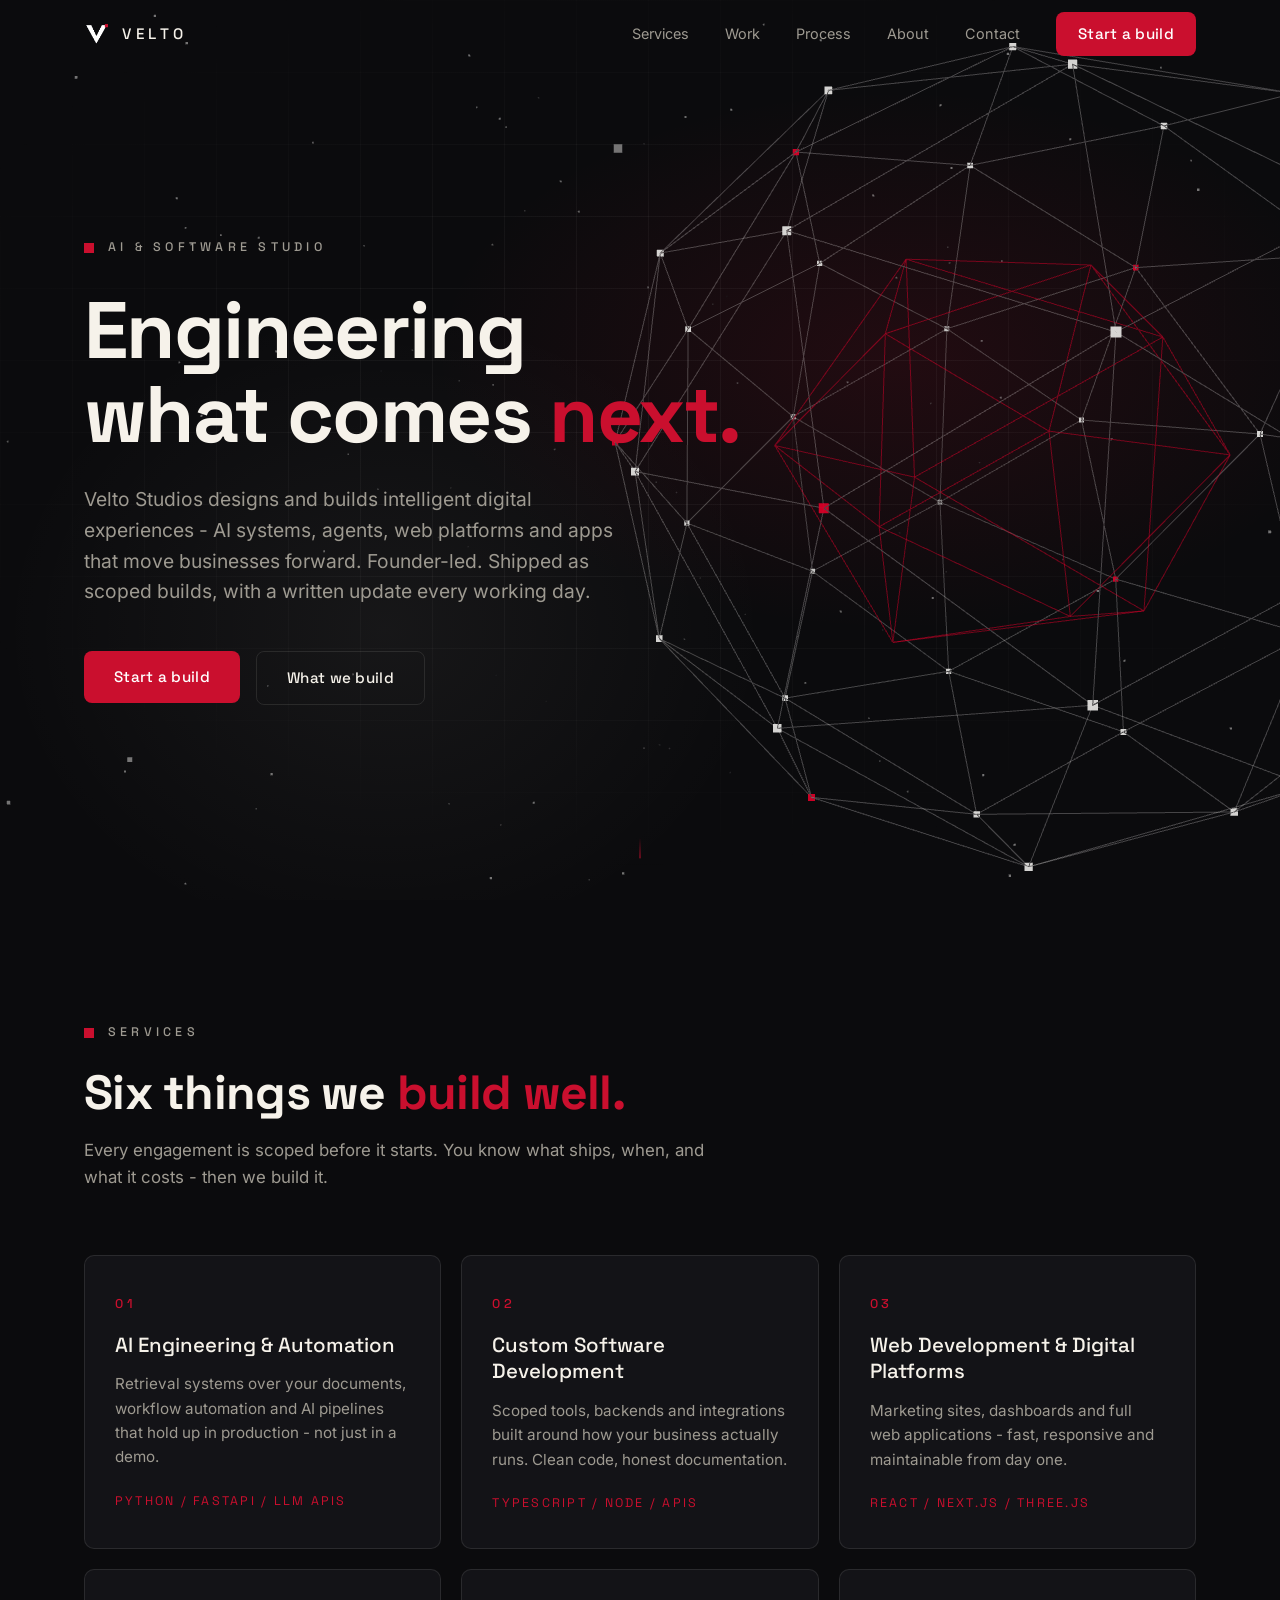
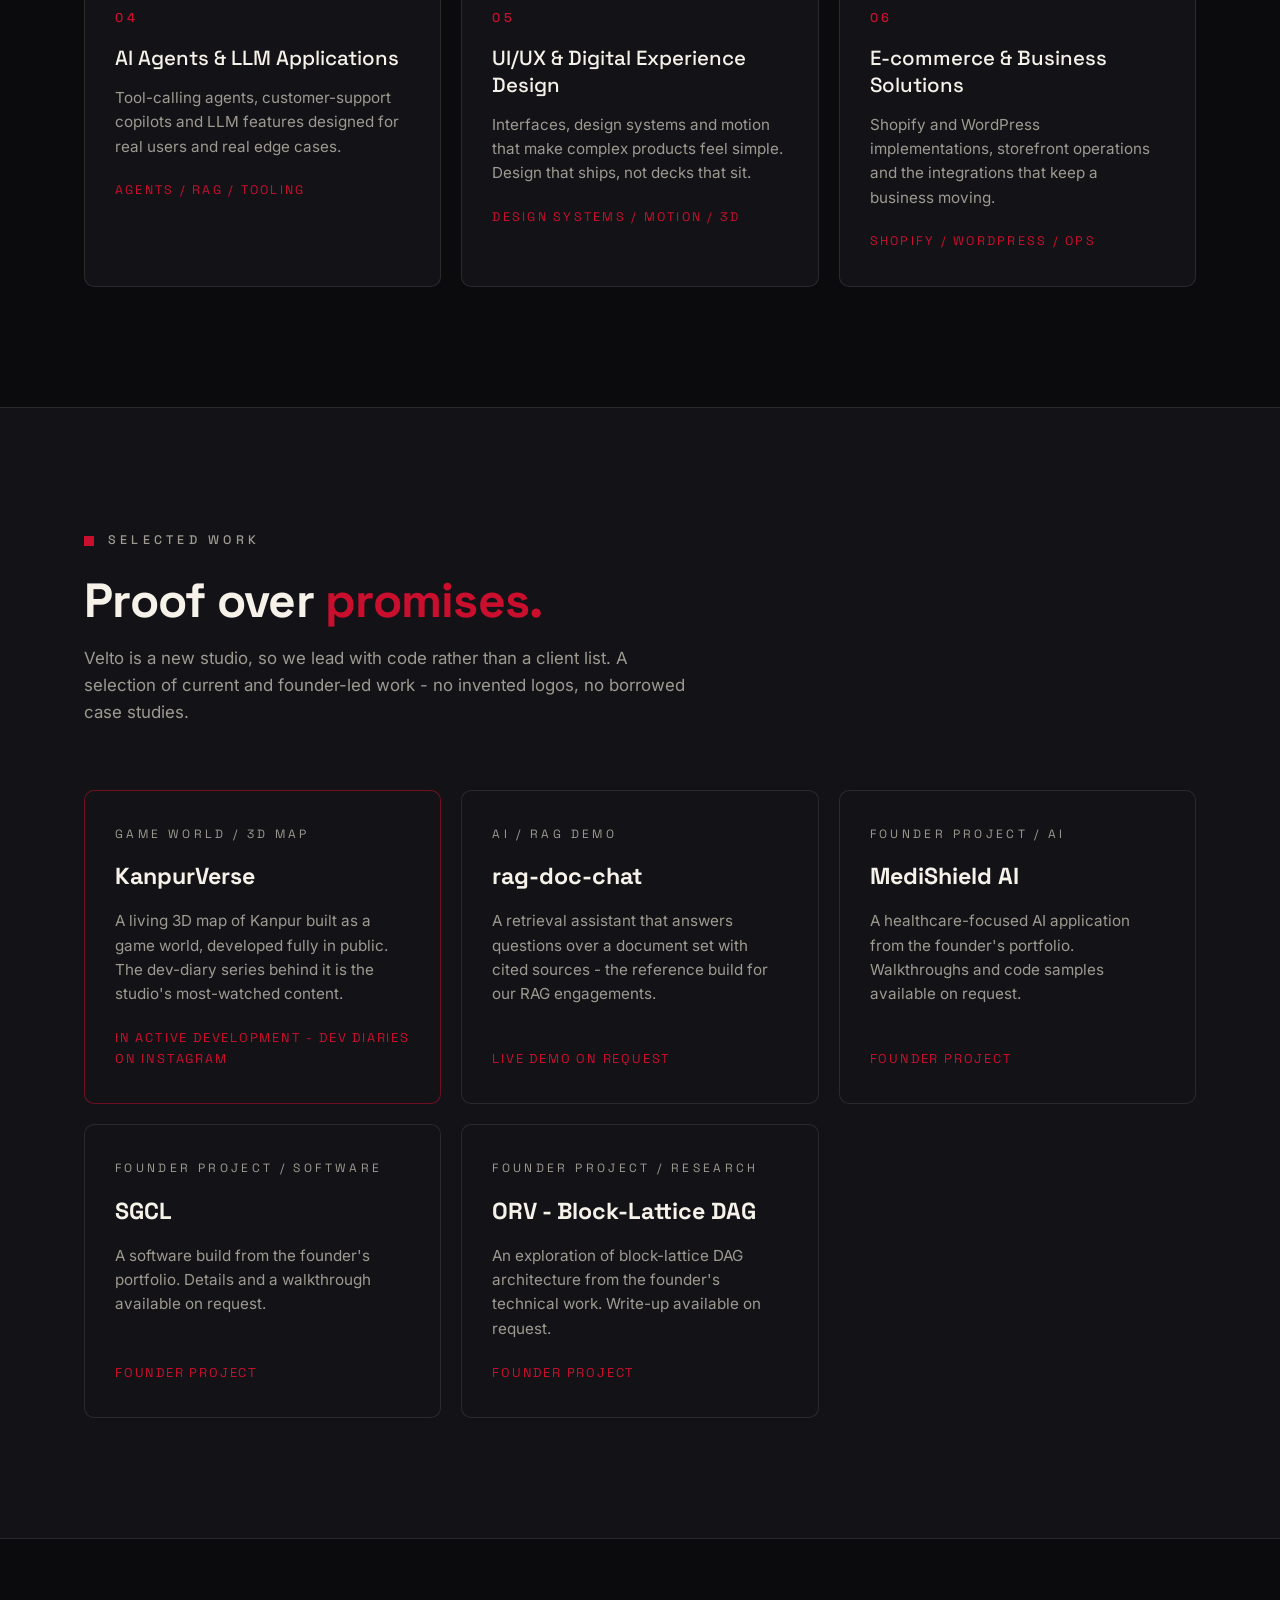
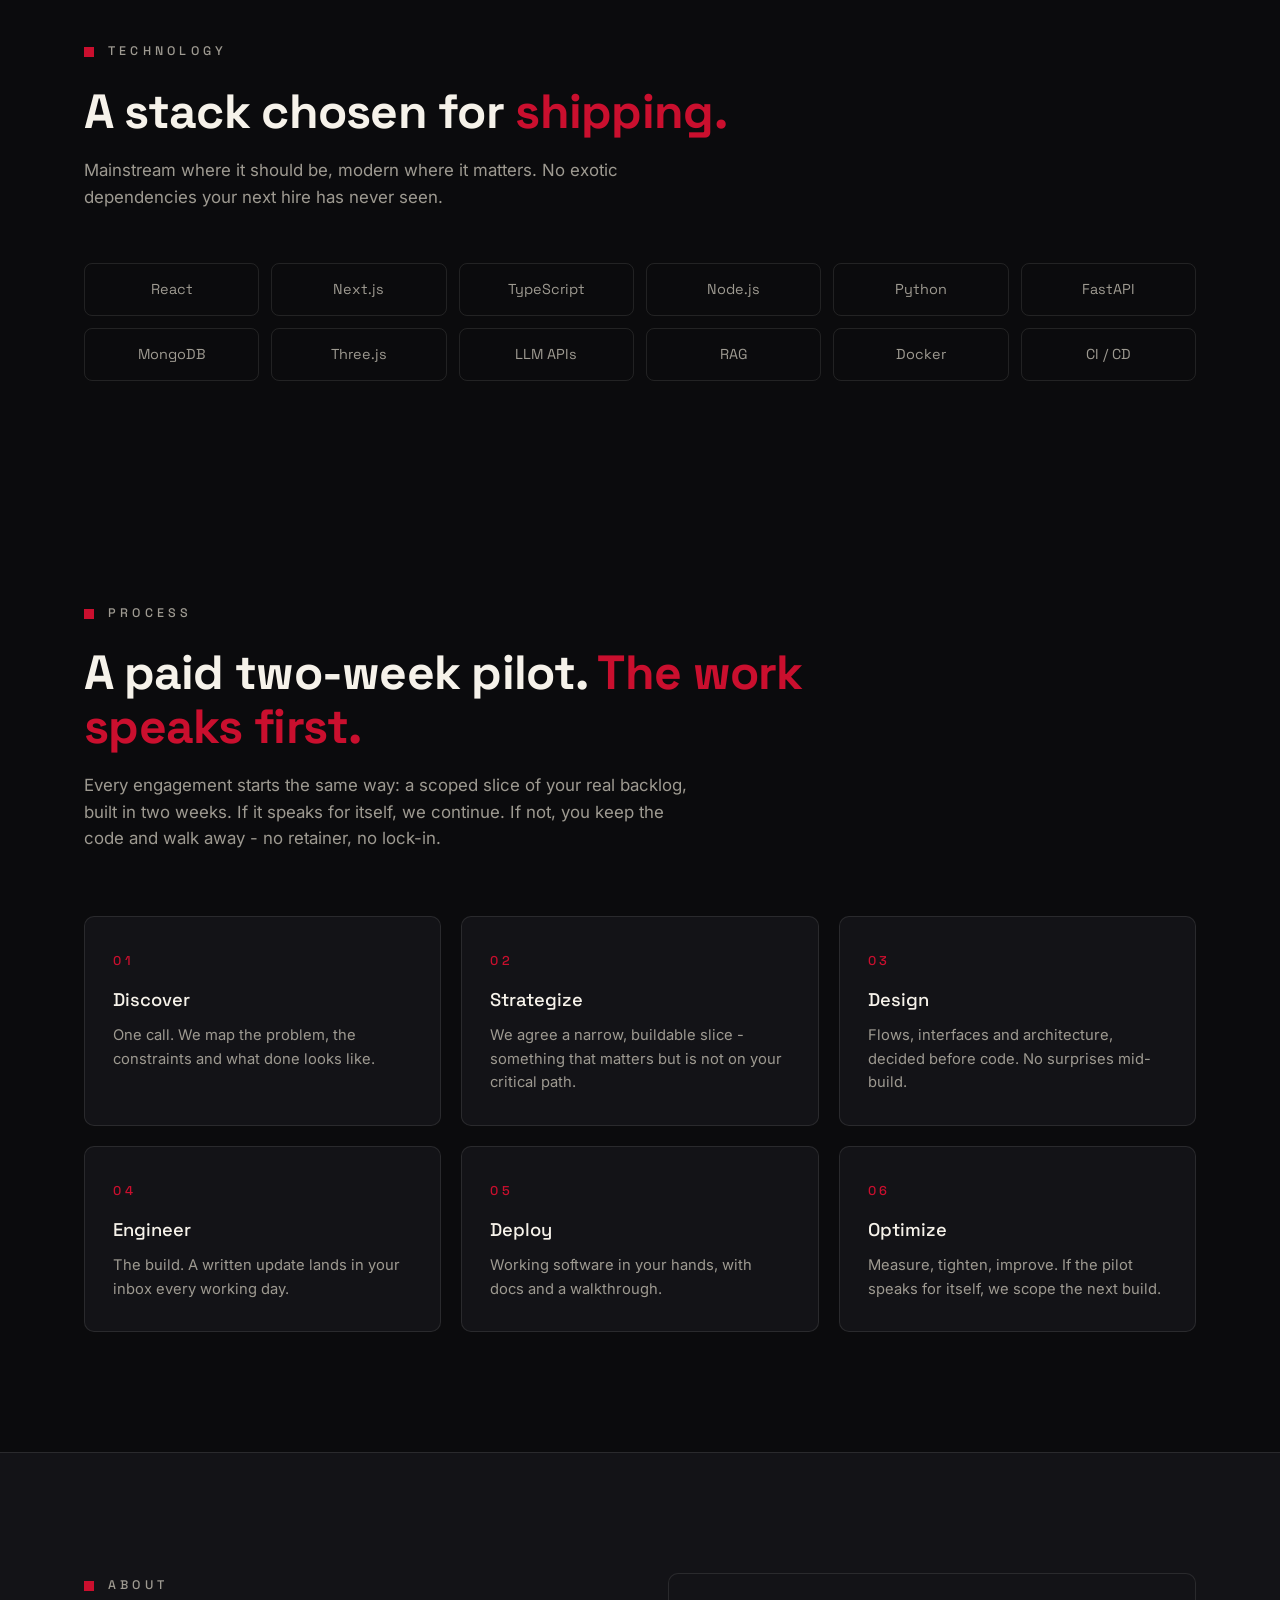
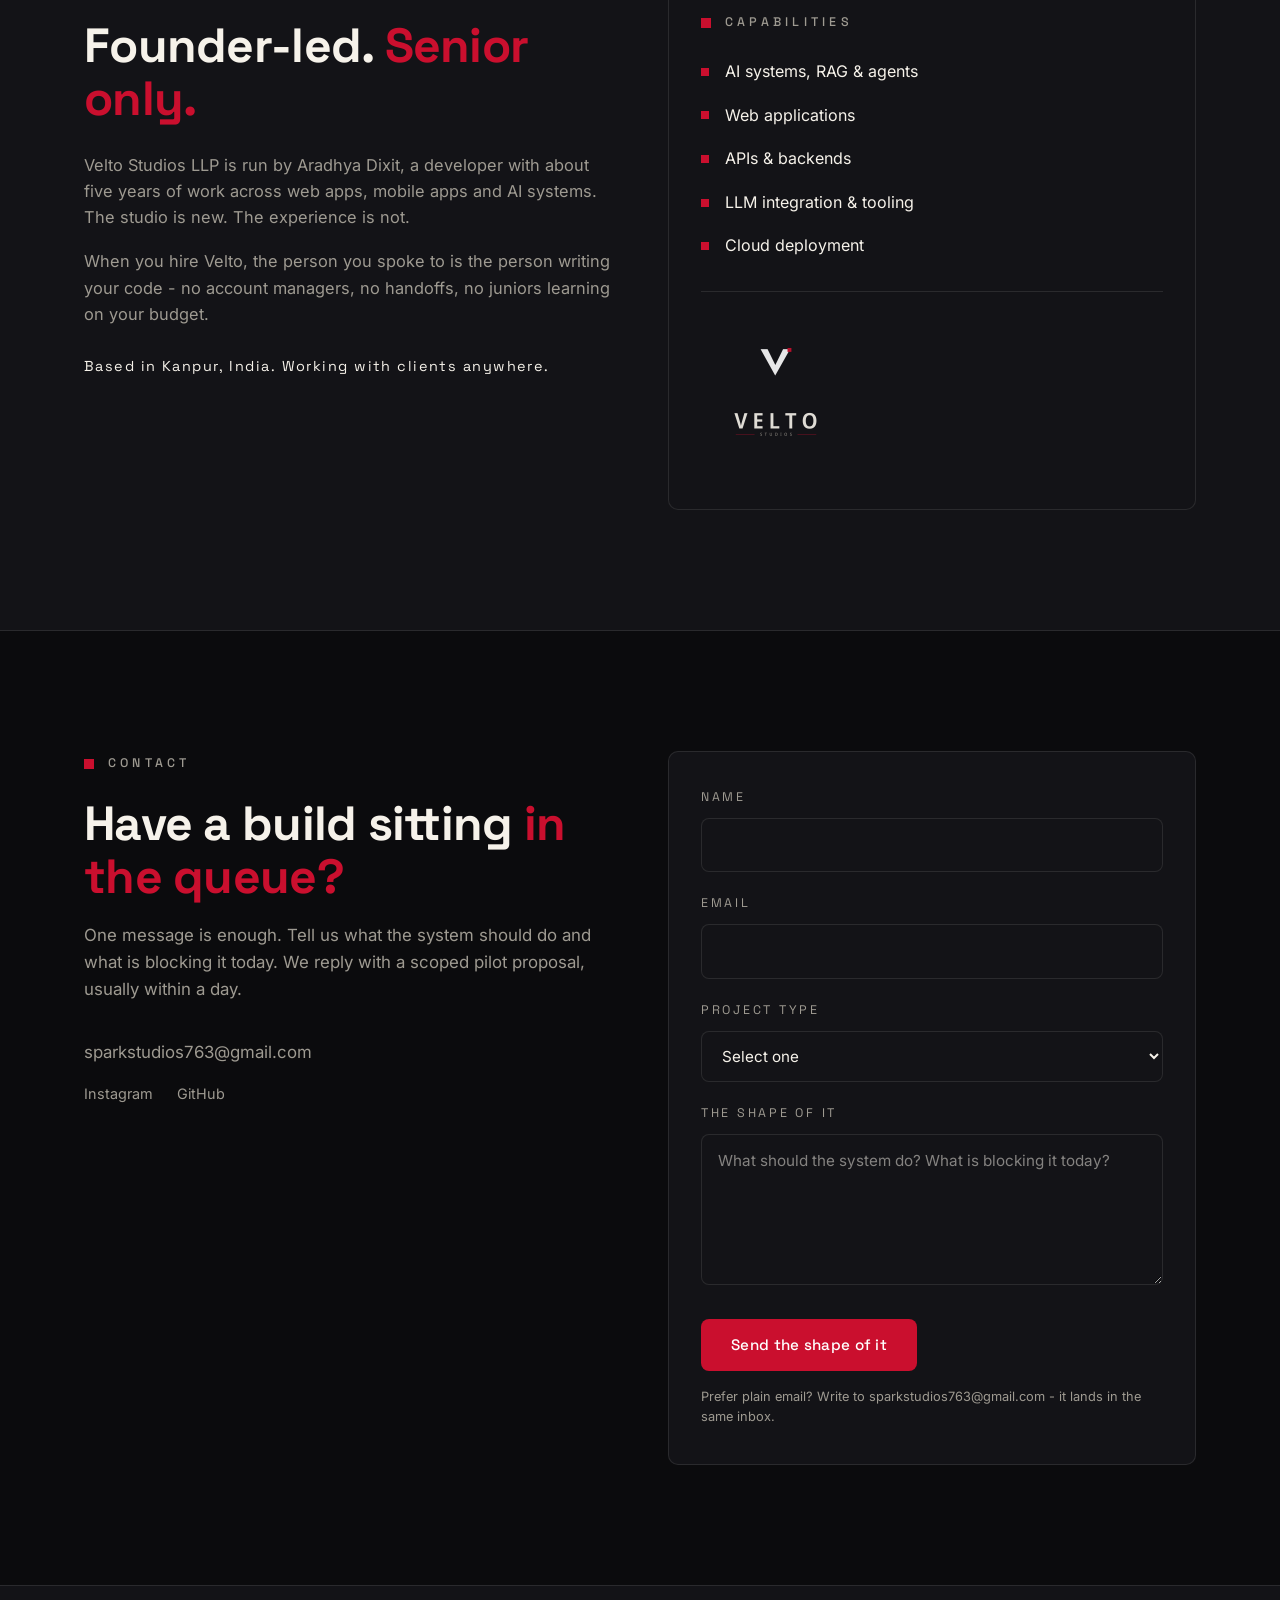
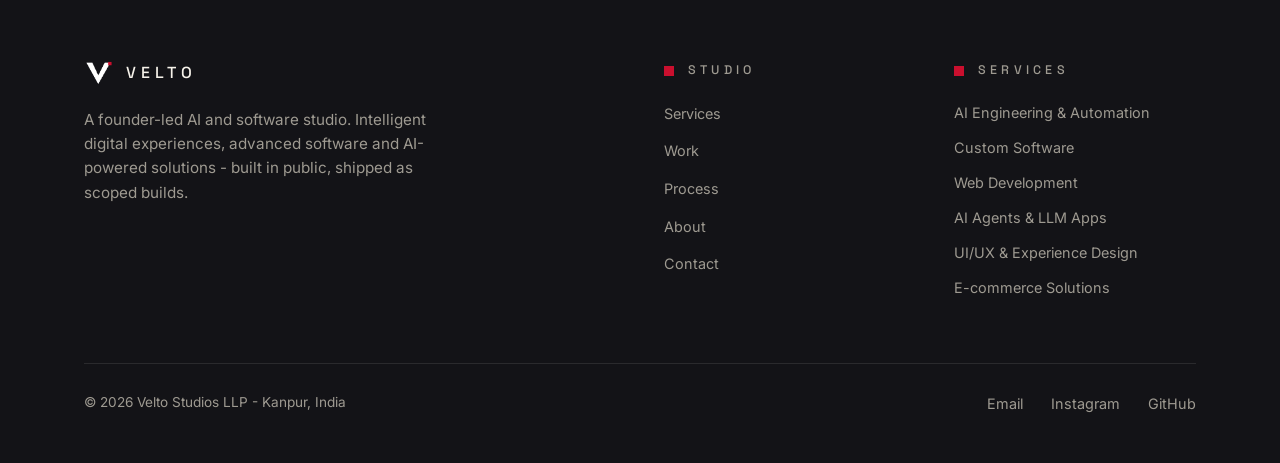
==== commit 8589e6c8: "Velto Studios brand transformation: full site rebuild (Next.js static export, ink/white/signal-red s" ====
--- a/index.html
+++ b/index.html
@@ -1 +1 @@
-<!DOCTYPE html><!--SGaKu1fC_CCeCzt5V2eZx--><html lang="en" class="__variable_09186b __variable_7044c7"><head><meta charSet="utf-8"/><meta name="viewport" content="width=device-width, initial-scale=1"/><link rel="preload" href="/_next/static/media/4124e330989ad7db-s.p.ttf" as="font" crossorigin="" type="font/ttf"/><link rel="preload" href="/_next/static/media/74b8e81ce7c73236-s.p.ttf" as="font" crossorigin="" type="font/ttf"/><link rel="preload" href="/_next/static/media/a0ec02eedcf69112-s.p.ttf" as="font" crossorigin="" type="font/ttf"/><link rel="preload" href="/_next/static/media/a5b19698539b0889-s.p.ttf" as="font" crossorigin="" type="font/ttf"/><link rel="preload" href="/_next/static/media/ac432c104f6dcd6d-s.p.ttf" as="font" crossorigin="" type="font/ttf"/><link rel="preload" href="/_next/static/media/c4b799ee535f7491-s.p.ttf" as="font" crossorigin="" type="font/ttf"/><link rel="preload" as="image" href="/assets/velto-mark-white-96.png"/><link rel="preload" as="image" href="/assets/velto-lockup-vertical-transparent-ivory.png"/><link rel="stylesheet" href="/_next/static/css/1481ebc7e951a3b4.css" data-precedence="next"/><link rel="preload" as="script" fetchPriority="low" href="/_next/static/chunks/webpack-ac8d8ae8af178da9.js"/><script src="/_next/static/chunks/4bd1b696-c023c6e3521b1417.js" async=""></script><script src="/_next/static/chunks/255-15b9cc804e0d9c7d.js" async=""></script><script src="/_next/static/chunks/main-app-c8f17f70833b1790.js" async=""></script><script src="/_next/static/chunks/290-5ea8fa2a1ce27a06.js" async=""></script><script src="/_next/static/chunks/app/page-3ae37facbfa3129a.js" async=""></script><meta name="next-size-adjust" content=""/><title>Velto Studios - AI Systems &amp; Software Development</title><meta name="description" content="Velto Studios is a founder-led AI and software studio. We design and build intelligent digital experiences - AI systems, agents, web platforms and apps - delivered as scoped builds with a written update every working day."/><link rel="manifest" href="/site.webmanifest"/><meta name="keywords" content="Velto Studios,AI engineering,software development,RAG systems,AI agents,web development,Next.js,founder-led studio"/><meta property="og:title" content="Velto Studios - AI Systems &amp; Software Development"/><meta property="og:description" content="A founder-led AI and software studio. Intelligent digital experiences, advanced software and AI-powered solutions that move businesses forward."/><meta property="og:url" content="https://velto-studios.github.io"/><meta property="og:site_name" content="Velto Studios"/><meta property="og:image" content="https://velto-studios.github.io/og-image.png"/><meta property="og:image:width" content="1200"/><meta property="og:image:height" content="630"/><meta property="og:image:alt" content="Velto Studios"/><meta property="og:type" content="website"/><meta name="twitter:card" content="summary_large_image"/><meta name="twitter:title" content="Velto Studios - AI Systems &amp; Software Development"/><meta name="twitter:description" content="A founder-led AI and software studio. Intelligent digital experiences, advanced software and AI-powered solutions that move businesses forward."/><meta name="twitter:image" content="https://velto-studios.github.io/og-image.png"/><link rel="icon" href="/favicon-16.png" sizes="16x16" type="image/png"/><link rel="icon" href="/favicon-32.png" sizes="32x32" type="image/png"/><link rel="apple-touch-icon" href="/apple-touch-icon.png" sizes="180x180"/><script src="/_next/static/chunks/polyfills-42372ed130431b0a.js" noModule=""></script></head><body><div hidden=""><!--$--><!--/$--></div><script type="application/ld+json">{"@context":"https://schema.org","@type":"Organization","name":"Velto Studios","url":"https://velto-studios.github.io","logo":"https://velto-studios.github.io/icon-512.png","description":"Founder-led AI and software studio building AI systems, web platforms and apps as scoped contract builds.","founder":{"@type":"Person","name":"Aradhya Dixit"},"address":{"@type":"PostalAddress","addressLocality":"Kanpur","addressCountry":"IN"},"sameAs":["https://www.instagram.com/velto_studios","https://github.com/velto-studios"]}</script><main id="top"><nav class="fixed top-0 left-0 right-0 z-50 transition-colors duration-300" aria-label="Primary" style="background:transparent;backdrop-filter:none;-webkit-backdrop-filter:none;border-bottom:1px solid transparent;opacity:0;transform:translateY(-64px)"><div class="wrap flex items-center justify-between" style="height:68px"><a href="#top" class="flex items-center gap-3" aria-label="Velto Studios - home"><img src="/assets/velto-mark-white-96.png" alt="" width="26" height="26"/><span class="font-display" style="font-weight:500;letter-spacing:0.3em;font-size:0.95rem">VELTO</span></a><div class="hidden md:flex items-center gap-9"><a href="#services" class="nav-link">Services</a><a href="#work" class="nav-link">Work</a><a href="#process" class="nav-link">Process</a><a href="#about" class="nav-link">About</a><a href="#contact" class="nav-link">Contact</a><a href="#contact" class="btn btn-primary" style="padding:10px 22px">Start a build</a></div><button class="md:hidden flex flex-col justify-center gap-1.5 p-2" aria-label="Open menu" aria-expanded="false"><span class="block h-px w-6 bg-[var(--ivory)] transition-transform duration-300" style="transform:none"></span><span class="block h-px w-6 bg-[var(--ivory)] transition-transform duration-300" style="transform:none"></span></button></div></nav><header class="relative flex items-center" style="min-height:100svh;overflow:hidden"><div class="hero-fallback" aria-hidden="true"></div><div class="hero-grid-lines" aria-hidden="true"></div><div class="wrap relative z-10 w-full" style="padding-top:140px;padding-bottom:100px"><p class="kicker" style="opacity:0;transform:translateY(16px)">AI &amp; Software Studio</p><h1 style="font-size:clamp(2.7rem, 6.4vw, 5rem);line-height:1.05;font-weight:700;letter-spacing:-0.02em;max-width:780px;margin-top:28px;opacity:0;transform:translateY(28px)">Engineering<br/>what comes <span style="color:var(--signal)">next.</span></h1><p style="margin-top:28px;font-size:clamp(1.02rem, 1.6vw, 1.2rem);color:var(--ivory-dim);max-width:560px;font-weight:300;opacity:0;transform:translateY(24px)">Velto Studios designs and builds intelligent digital experiences - AI systems, agents, web platforms and apps that move businesses forward. Founder-led. Shipped as scoped builds, with a written update every working day.</p><div class="flex flex-wrap gap-4" style="margin-top:44px;opacity:0;transform:translateY(20px)"><div style="display:inline-block;transform:none"><a href="#contact" class="btn btn-primary">Start a build</a></div><div style="display:inline-block;transform:none"><a href="#services" class="btn btn-ghost">What we build</a></div></div></div><a href="#services" class="absolute left-1/2 bottom-8 z-10 hidden md:block" aria-label="Scroll to services" style="transform:translateX(-50%);opacity:0"><span class="block h-10 w-px mx-auto" style="background:linear-gradient(to bottom, transparent, var(--signal))"></span></a></header><section id="services" class="section" aria-label="Services"><div class="wrap"><div style="opacity:0;transform:translateY(32px)"><p class="kicker">Services</p><h2 style="font-size:clamp(1.9rem, 4vw, 3rem);line-height:1.12;font-weight:700;letter-spacing:-0.015em;margin-top:20px;max-width:720px">Six things we <span style="color:var(--signal)">build well.</span></h2><p style="margin-top:18px;color:var(--ivory-dim);max-width:620px;font-size:1.05rem">Every engagement is scoped before it starts. You know what ships, when, and what it costs - then we build it.</p></div><div class="grid gap-5" style="margin-top:64px;grid-template-columns:repeat(auto-fit, minmax(320px, 1fr))"><div style="opacity:0;transform:translateY(32px)"><article class="card h-full" style="padding:34px 30px"><span class="step-num">01</span><h3 style="font-size:1.28rem;font-weight:500;margin-top:16px;line-height:1.3">AI Engineering &amp; Automation</h3><p style="margin-top:14px;color:var(--ivory-dim);font-size:0.95rem">Retrieval systems over your documents, workflow automation and AI pipelines that hold up in production - not just in a demo.</p><p class="font-display" style="margin-top:22px;font-size:0.78rem;letter-spacing:0.18em;color:var(--signal);text-transform:uppercase">Python / FastAPI / LLM APIs</p></article></div><div style="opacity:0;transform:translateY(32px)"><article class="card h-full" style="padding:34px 30px"><span class="step-num">02</span><h3 style="font-size:1.28rem;font-weight:500;margin-top:16px;line-height:1.3">Custom Software Development</h3><p style="margin-top:14px;color:var(--ivory-dim);font-size:0.95rem">Scoped tools, backends and integrations built around how your business actually runs. Clean code, honest documentation.</p><p class="font-display" style="margin-top:22px;font-size:0.78rem;letter-spacing:0.18em;color:var(--signal);text-transform:uppercase">TypeScript / Node / APIs</p></article></div><div style="opacity:0;transform:translateY(32px)"><article class="card h-full" style="padding:34px 30px"><span class="step-num">03</span><h3 style="font-size:1.28rem;font-weight:500;margin-top:16px;line-height:1.3">Web Development &amp; Digital Platforms</h3><p style="margin-top:14px;color:var(--ivory-dim);font-size:0.95rem">Marketing sites, dashboards and full web applications - fast, responsive and maintainable from day one.</p><p class="font-display" style="margin-top:22px;font-size:0.78rem;letter-spacing:0.18em;color:var(--signal);text-transform:uppercase">React / Next.js / Three.js</p></article></div><div style="opacity:0;transform:translateY(32px)"><article class="card h-full" style="padding:34px 30px"><span class="step-num">04</span><h3 style="font-size:1.28rem;font-weight:500;margin-top:16px;line-height:1.3">AI Agents &amp; LLM Applications</h3><p style="margin-top:14px;color:var(--ivory-dim);font-size:0.95rem">Tool-calling agents, customer-support copilots and LLM features designed for real users and real edge cases.</p><p class="font-display" style="margin-top:22px;font-size:0.78rem;letter-spacing:0.18em;color:var(--signal);text-transform:uppercase">Agents / RAG / Tooling</p></article></div><div style="opacity:0;transform:translateY(32px)"><article class="card h-full" style="padding:34px 30px"><span class="step-num">05</span><h3 style="font-size:1.28rem;font-weight:500;margin-top:16px;line-height:1.3">UI/UX &amp; Digital Experience Design</h3><p style="margin-top:14px;color:var(--ivory-dim);font-size:0.95rem">Interfaces, design systems and motion that make complex products feel simple. Design that ships, not decks that sit.</p><p class="font-display" style="margin-top:22px;font-size:0.78rem;letter-spacing:0.18em;color:var(--signal);text-transform:uppercase">Design systems / Motion / 3D</p></article></div><div style="opacity:0;transform:translateY(32px)"><article class="card h-full" style="padding:34px 30px"><span class="step-num">06</span><h3 style="font-size:1.28rem;font-weight:500;margin-top:16px;line-height:1.3">E-commerce &amp; Business Solutions</h3><p style="margin-top:14px;color:var(--ivory-dim);font-size:0.95rem">Shopify and WordPress implementations, storefront operations and the integrations that keep a business moving.</p><p class="font-display" style="margin-top:22px;font-size:0.78rem;letter-spacing:0.18em;color:var(--signal);text-transform:uppercase">Shopify / WordPress / Ops</p></article></div></div></div></section><section id="work" class="section" aria-label="Selected work" style="background:var(--ink-2);border-top:1px solid var(--line);border-bottom:1px solid var(--line)"><div class="wrap"><div style="opacity:0;transform:translateY(32px)"><p class="kicker">Selected Work</p><h2 style="font-size:clamp(1.9rem, 4vw, 3rem);line-height:1.12;font-weight:700;letter-spacing:-0.015em;margin-top:20px;max-width:720px">Proof over <span style="color:var(--signal)">promises.</span></h2><p style="margin-top:18px;color:var(--ivory-dim);max-width:620px;font-size:1.05rem">Velto is a new studio, so we lead with code rather than a client list. A selection of current and founder-led work - no invented logos, no borrowed case studies.</p></div><div class="grid gap-5" style="margin-top:64px;grid-template-columns:repeat(auto-fit, minmax(320px, 1fr))"><div style="opacity:0;transform:translateY(32px)"><article class="card h-full flex flex-col" style="padding:34px 30px;border-color:rgba(202,15,46,0.5)"><p class="font-display" style="font-size:0.75rem;letter-spacing:0.28em;text-transform:uppercase;color:var(--ivory-dim)">Game world / 3D map</p><h3 style="font-size:1.45rem;font-weight:700;margin-top:14px">KanpurVerse</h3><p style="margin-top:14px;color:var(--ivory-dim);font-size:0.95rem;flex-grow:1">A living 3D map of Kanpur built as a game world, developed fully in public. The dev-diary series behind it is the studio&#x27;s most-watched content.</p><p class="font-display" style="margin-top:22px;font-size:0.8rem;letter-spacing:0.14em;color:var(--signal);text-transform:uppercase">In active development - dev diaries on Instagram</p></article></div><div style="opacity:0;transform:translateY(32px)"><article class="card h-full flex flex-col" style="padding:34px 30px"><p class="font-display" style="font-size:0.75rem;letter-spacing:0.28em;text-transform:uppercase;color:var(--ivory-dim)">AI / RAG demo</p><h3 style="font-size:1.45rem;font-weight:700;margin-top:14px">rag-doc-chat</h3><p style="margin-top:14px;color:var(--ivory-dim);font-size:0.95rem;flex-grow:1">A retrieval assistant that answers questions over a document set with cited sources - the reference build for our RAG engagements.</p><p class="font-display" style="margin-top:22px;font-size:0.8rem;letter-spacing:0.14em;color:var(--signal);text-transform:uppercase">Live demo on request</p></article></div><div style="opacity:0;transform:translateY(32px)"><article class="card h-full flex flex-col" style="padding:34px 30px"><p class="font-display" style="font-size:0.75rem;letter-spacing:0.28em;text-transform:uppercase;color:var(--ivory-dim)">Founder project / AI</p><h3 style="font-size:1.45rem;font-weight:700;margin-top:14px">MediShield AI</h3><p style="margin-top:14px;color:var(--ivory-dim);font-size:0.95rem;flex-grow:1">A healthcare-focused AI application from the founder&#x27;s portfolio. Walkthroughs and code samples available on request.</p><p class="font-display" style="margin-top:22px;font-size:0.8rem;letter-spacing:0.14em;color:var(--signal);text-transform:uppercase">Founder project</p></article></div><div style="opacity:0;transform:translateY(32px)"><article class="card h-full flex flex-col" style="padding:34px 30px"><p class="font-display" style="font-size:0.75rem;letter-spacing:0.28em;text-transform:uppercase;color:var(--ivory-dim)">Founder project / Software</p><h3 style="font-size:1.45rem;font-weight:700;margin-top:14px">SGCL</h3><p style="margin-top:14px;color:var(--ivory-dim);font-size:0.95rem;flex-grow:1">A software build from the founder&#x27;s portfolio. Details and a walkthrough available on request.</p><p class="font-display" style="margin-top:22px;font-size:0.8rem;letter-spacing:0.14em;color:var(--signal);text-transform:uppercase">Founder project</p></article></div><div style="opacity:0;transform:translateY(32px)"><article class="card h-full flex flex-col" style="padding:34px 30px"><p class="font-display" style="font-size:0.75rem;letter-spacing:0.28em;text-transform:uppercase;color:var(--ivory-dim)">Founder project / Research</p><h3 style="font-size:1.45rem;font-weight:700;margin-top:14px">ORV - Block-Lattice DAG</h3><p style="margin-top:14px;color:var(--ivory-dim);font-size:0.95rem;flex-grow:1">An exploration of block-lattice DAG architecture from the founder&#x27;s technical work. Write-up available on request.</p><p class="font-display" style="margin-top:22px;font-size:0.8rem;letter-spacing:0.14em;color:var(--signal);text-transform:uppercase">Founder project</p></article></div></div></div></section><section class="section" aria-label="Technology" style="padding-top:100px;padding-bottom:100px"><div class="wrap"><div style="opacity:0;transform:translateY(32px)"><p class="kicker">Technology</p><h2 style="font-size:clamp(1.9rem, 4vw, 3rem);line-height:1.12;font-weight:700;letter-spacing:-0.015em;margin-top:20px;max-width:720px">A stack chosen for <span style="color:var(--signal)">shipping.</span></h2><p style="margin-top:18px;color:var(--ivory-dim);max-width:620px;font-size:1.05rem">Mainstream where it should be, modern where it matters. No exotic dependencies your next hire has never seen.</p></div><div style="opacity:0;transform:translateY(32px)"><div class="grid gap-3" style="margin-top:52px;grid-template-columns:repeat(auto-fit, minmax(150px, 1fr))"><div class="tech-chip text-center">React</div><div class="tech-chip text-center">Next.js</div><div class="tech-chip text-center">TypeScript</div><div class="tech-chip text-center">Node.js</div><div class="tech-chip text-center">Python</div><div class="tech-chip text-center">FastAPI</div><div class="tech-chip text-center">MongoDB</div><div class="tech-chip text-center">Three.js</div><div class="tech-chip text-center">LLM APIs</div><div class="tech-chip text-center">RAG</div><div class="tech-chip text-center">Docker</div><div class="tech-chip text-center">CI / CD</div></div></div></div></section><section id="process" class="section" aria-label="Process"><div class="wrap"><div style="opacity:0;transform:translateY(32px)"><p class="kicker">Process</p><h2 style="font-size:clamp(1.9rem, 4vw, 3rem);line-height:1.12;font-weight:700;letter-spacing:-0.015em;margin-top:20px;max-width:720px">A paid two-week pilot. <span style="color:var(--signal)">The work speaks first.</span></h2><p style="margin-top:18px;color:var(--ivory-dim);max-width:620px;font-size:1.05rem">Every engagement starts the same way: a scoped slice of your real backlog, built in two weeks. If it speaks for itself, we continue. If not, you keep the code and walk away - no retainer, no lock-in.</p></div><div class="grid gap-5" style="margin-top:64px;grid-template-columns:repeat(auto-fit, minmax(300px, 1fr))"><div style="opacity:0;transform:translateY(32px)"><div class="card h-full" style="padding:30px 28px"><span class="step-num">01</span><h3 style="font-size:1.15rem;font-weight:500;margin-top:12px">Discover</h3><p style="margin-top:10px;color:var(--ivory-dim);font-size:0.92rem">One call. We map the problem, the constraints and what done looks like.</p></div></div><div style="opacity:0;transform:translateY(32px)"><div class="card h-full" style="padding:30px 28px"><span class="step-num">02</span><h3 style="font-size:1.15rem;font-weight:500;margin-top:12px">Strategize</h3><p style="margin-top:10px;color:var(--ivory-dim);font-size:0.92rem">We agree a narrow, buildable slice - something that matters but is not on your critical path.</p></div></div><div style="opacity:0;transform:translateY(32px)"><div class="card h-full" style="padding:30px 28px"><span class="step-num">03</span><h3 style="font-size:1.15rem;font-weight:500;margin-top:12px">Design</h3><p style="margin-top:10px;color:var(--ivory-dim);font-size:0.92rem">Flows, interfaces and architecture, decided before code. No surprises mid-build.</p></div></div><div style="opacity:0;transform:translateY(32px)"><div class="card h-full" style="padding:30px 28px"><span class="step-num">04</span><h3 style="font-size:1.15rem;font-weight:500;margin-top:12px">Engineer</h3><p style="margin-top:10px;color:var(--ivory-dim);font-size:0.92rem">The build. A written update lands in your inbox every working day.</p></div></div><div style="opacity:0;transform:translateY(32px)"><div class="card h-full" style="padding:30px 28px"><span class="step-num">05</span><h3 style="font-size:1.15rem;font-weight:500;margin-top:12px">Deploy</h3><p style="margin-top:10px;color:var(--ivory-dim);font-size:0.92rem">Working software in your hands, with docs and a walkthrough.</p></div></div><div style="opacity:0;transform:translateY(32px)"><div class="card h-full" style="padding:30px 28px"><span class="step-num">06</span><h3 style="font-size:1.15rem;font-weight:500;margin-top:12px">Optimize</h3><p style="margin-top:10px;color:var(--ivory-dim);font-size:0.92rem">Measure, tighten, improve. If the pilot speaks for itself, we scope the next build.</p></div></div></div></div></section><section id="about" class="section" aria-label="About Velto Studios" style="background:var(--ink-2);border-top:1px solid var(--line);border-bottom:1px solid var(--line)"><div class="wrap grid gap-14 md:grid-cols-2 items-start"><div><div style="opacity:0;transform:translateY(32px)"><p class="kicker">About</p><h2 style="font-size:clamp(1.9rem, 4vw, 3rem);line-height:1.12;font-weight:700;letter-spacing:-0.015em;margin-top:20px;max-width:720px">Founder-led. <span style="color:var(--signal)">Senior only.</span></h2></div><div style="opacity:0;transform:translateY(32px)"><p style="margin-top:26px;color:var(--ivory-dim);font-size:1.02rem">Velto Studios LLP is run by Aradhya Dixit, a developer with about five years of work across web apps, mobile apps and AI systems. The studio is new. The experience is not.</p><p style="margin-top:18px;color:var(--ivory-dim);font-size:1.02rem">When you hire Velto, the person you spoke to is the person writing your code - no account managers, no handoffs, no juniors learning on your budget.</p><p class="font-display" style="margin-top:28px;font-size:0.9rem;letter-spacing:0.1em;color:var(--ivory)">Based in Kanpur, India. Working with clients anywhere.</p></div></div><div style="opacity:0;transform:translateY(32px)"><div class="card" style="padding:36px 32px"><p class="kicker" style="margin-bottom:26px">Capabilities</p><ul class="flex flex-col" style="gap:18px"><li class="flex items-center gap-4"><span style="width:8px;height:8px;background:var(--signal);flex:none"></span><span style="font-size:1rem">AI systems, RAG &amp; agents</span></li><li class="flex items-center gap-4"><span style="width:8px;height:8px;background:var(--signal);flex:none"></span><span style="font-size:1rem">Web applications</span></li><li class="flex items-center gap-4"><span style="width:8px;height:8px;background:var(--signal);flex:none"></span><span style="font-size:1rem">APIs &amp; backends</span></li><li class="flex items-center gap-4"><span style="width:8px;height:8px;background:var(--signal);flex:none"></span><span style="font-size:1rem">LLM integration &amp; tooling</span></li><li class="flex items-center gap-4"><span style="width:8px;height:8px;background:var(--signal);flex:none"></span><span style="font-size:1rem">Cloud deployment</span></li></ul><div style="margin-top:32px;padding-top:26px;border-top:1px solid var(--line)"><img src="/assets/velto-lockup-vertical-transparent-ivory.png" alt="Velto Studios" width="150" height="155" style="opacity:0.9"/></div></div></div></div></section><section id="contact" class="section" aria-label="Contact"><div class="wrap grid gap-14 md:grid-cols-2 items-start"><div><div style="opacity:0;transform:translateY(32px)"><p class="kicker">Contact</p><h2 style="font-size:clamp(1.9rem, 4vw, 3rem);line-height:1.12;font-weight:700;letter-spacing:-0.015em;margin-top:20px;max-width:720px">Have a build sitting <span style="color:var(--signal)">in the queue?</span></h2><p style="margin-top:18px;color:var(--ivory-dim);max-width:620px;font-size:1.05rem">One message is enough. Tell us what the system should do and what is blocking it today. We reply with a scoped pilot proposal, usually within a day.</p></div><div style="opacity:0;transform:translateY(32px)"><div style="margin-top:36px" class="flex flex-col gap-4"><a class="foot-link" href="mailto:sparkstudios763@gmail.com" style="font-size:1.05rem">sparkstudios763@gmail.com</a><div class="flex gap-6"><a class="foot-link" href="https://www.instagram.com/velto_studios" target="_blank" rel="noopener noreferrer">Instagram</a><a class="foot-link" href="https://github.com/velto-studios" target="_blank" rel="noopener noreferrer">GitHub</a></div></div></div></div><div style="opacity:0;transform:translateY(32px)"><form class="card" style="padding:36px 32px" noValidate=""><div class="field" style="margin-bottom:22px"><label for="name">Name</label><input id="name" type="text" autoComplete="name" name="name"/></div><div class="field" style="margin-bottom:22px"><label for="email">Email</label><input id="email" type="email" autoComplete="email" name="email"/></div><div class="field" style="margin-bottom:22px"><label for="projectType">Project type</label><select id="projectType" name="projectType"><option value="" disabled="" selected="">Select one</option><option value="AI system / RAG">AI system / RAG</option><option value="AI agent / LLM feature">AI agent / LLM feature</option><option value="Web application">Web application</option><option value="Website / digital platform">Website / digital platform</option><option value="UI/UX &amp; experience design">UI/UX &amp; experience design</option><option value="E-commerce / business solution">E-commerce / business solution</option><option value="Something else">Something else</option></select></div><div class="field" style="margin-bottom:26px"><label for="message">The shape of it</label><textarea id="message" name="message" rows="5" placeholder="What should the system do? What is blocking it today?"></textarea></div><div style="display:inline-block;transform:none"><button type="submit" class="btn btn-primary w-full">Send the shape of it</button></div><p style="margin-top:16px;color:var(--ivory-dim);font-size:0.8rem">Prefer plain email? Write to <!-- -->sparkstudios763@gmail.com<!-- --> - it lands in the same inbox.</p></form></div></div></section><footer style="border-top:1px solid var(--line);background:var(--ink-2)"><div class="wrap" style="padding-top:72px;padding-bottom:48px"><div class="grid gap-12 md:grid-cols-4"><div class="md:col-span-2"><a href="#top" class="flex items-center gap-3" aria-label="Velto Studios - back to top"><img src="/assets/velto-mark-white-96.png" alt="" width="30" height="30"/><span class="font-display" style="font-weight:500;letter-spacing:0.3em">VELTO</span></a><p style="margin-top:20px;color:var(--ivory-dim);max-width:380px;font-size:0.95rem">A founder-led AI and software studio. Intelligent digital experiences, advanced software and AI-powered solutions - built in public, shipped as scoped builds.</p></div><nav aria-label="Footer"><p class="kicker" style="margin-bottom:20px">Studio</p><ul class="flex flex-col gap-3"><li><a class="foot-link" href="#services">Services</a></li><li><a class="foot-link" href="#work">Work</a></li><li><a class="foot-link" href="#process">Process</a></li><li><a class="foot-link" href="#about">About</a></li><li><a class="foot-link" href="#contact">Contact</a></li></ul></nav><div><p class="kicker" style="margin-bottom:20px">Services</p><ul class="flex flex-col gap-3"><li class="foot-link" style="cursor:default">AI Engineering &amp; Automation</li><li class="foot-link" style="cursor:default">Custom Software</li><li class="foot-link" style="cursor:default">Web Development</li><li class="foot-link" style="cursor:default">AI Agents &amp; LLM Apps</li><li class="foot-link" style="cursor:default">UI/UX &amp; Experience Design</li><li class="foot-link" style="cursor:default">E-commerce Solutions</li></ul></div></div><div class="flex flex-col md:flex-row justify-between gap-6" style="margin-top:64px;padding-top:28px;border-top:1px solid var(--line)"><p style="color:var(--ivory-dim);font-size:0.85rem">© 2026 Velto Studios LLP - Kanpur, India</p><div class="flex gap-7"><a class="foot-link" href="mailto:sparkstudios763@gmail.com">Email</a><a class="foot-link" href="https://www.instagram.com/velto_studios" target="_blank" rel="noopener noreferrer">Instagram</a><a class="foot-link" href="https://github.com/velto-studios" target="_blank" rel="noopener noreferrer">GitHub</a></div></div></div></footer></main><!--$--><!--/$--><script src="/_next/static/chunks/webpack-ac8d8ae8af178da9.js" id="_R_" async=""></script><script>(self.__next_f=self.__next_f||[]).push([0])</script><script>self.__next_f.push([1,"1:\"$Sreact.fragment\"\n2:I[9766,[],\"\"]\n3:I[8924,[],\"\"]\n4:I[3464,[\"290\",\"static/chunks/290-5ea8fa2a1ce27a06.js\",\"974\",\"static/chunks/app/page-3ae37facbfa3129a.js\"],\"default\"]\n5:I[1602,[\"290\",\"static/chunks/290-5ea8fa2a1ce27a06.js\",\"974\",\"static/chunks/app/page-3ae37facbfa3129a.js\"],\"default\"]\n6:I[773,[\"290\",\"static/chunks/290-5ea8fa2a1ce27a06.js\",\"974\",\"static/chunks/app/page-3ae37facbfa3129a.js\"],\"default\"]\n14:I[7150,[],\"\"]\n:HL[\"/_next/static/media/4124e330989ad7db-s.p.ttf\",\"font\",{\"crossOrigin\":\"\",\"type\":\"font/ttf\"}]\n:HL[\"/_next/static/media/74b8e81ce7c73236-s.p.ttf\",\"font\",{\"crossOrigin\":\"\",\"type\":\"font/ttf\"}]\n:HL[\"/_next/static/media/a0ec02eedcf69112-s.p.ttf\",\"font\",{\"crossOrigin\":\"\",\"type\":\"font/ttf\"}]\n:HL[\"/_next/static/media/a5b19698539b0889-s.p.ttf\",\"font\",{\"crossOrigin\":\"\",\"type\":\"font/ttf\"}]\n:HL[\"/_next/static/media/ac432c104f6dcd6d-s.p.ttf\",\"font\",{\"crossOrigin\":\"\",\"type\":\"font/ttf\"}]\n:HL[\"/_next/static/media/c4b799ee535f7491-s.p.ttf\",\"font\",{\"crossOrigin\":\"\",\"type\":\"font/ttf\"}]\n:HL[\"/_next/static/css/1481ebc7e951a3b4.css\",\"style\"]\n"])</script><script>self.__next_f.push([1,"0:{\"P\":null,\"b\":\"SGaKu1fC-CCeCzt5V2eZx\",\"p\":\"\",\"c\":[\"\",\"\"],\"i\":false,\"f\":[[[\"\",{\"children\":[\"__PAGE__\",{}]},\"$undefined\",\"$undefined\",true],[\"\",[\"$\",\"$1\",\"c\",{\"children\":[[[\"$\",\"link\",\"0\",{\"rel\":\"stylesheet\",\"href\":\"/_next/static/css/1481ebc7e951a3b4.css\",\"precedence\":\"next\",\"crossOrigin\":\"$undefined\",\"nonce\":\"$undefined\"}]],[\"$\",\"html\",null,{\"lang\":\"en\",\"className\":\"__variable_09186b __variable_7044c7\",\"children\":[\"$\",\"body\",null,{\"children\":[[\"$\",\"script\",null,{\"type\":\"application/ld+json\",\"dangerouslySetInnerHTML\":{\"__html\":\"{\\\"@context\\\":\\\"https://schema.org\\\",\\\"@type\\\":\\\"Organization\\\",\\\"name\\\":\\\"Velto Studios\\\",\\\"url\\\":\\\"https://velto-studios.github.io\\\",\\\"logo\\\":\\\"https://velto-studios.github.io/icon-512.png\\\",\\\"description\\\":\\\"Founder-led AI and software studio building AI systems, web platforms and apps as scoped contract builds.\\\",\\\"founder\\\":{\\\"@type\\\":\\\"Person\\\",\\\"name\\\":\\\"Aradhya Dixit\\\"},\\\"address\\\":{\\\"@type\\\":\\\"PostalAddress\\\",\\\"addressLocality\\\":\\\"Kanpur\\\",\\\"addressCountry\\\":\\\"IN\\\"},\\\"sameAs\\\":[\\\"https://www.instagram.com/velto_studios\\\",\\\"https://github.com/velto-studios\\\"]}\"}}],[\"$\",\"$L2\",null,{\"parallelRouterKey\":\"children\",\"error\":\"$undefined\",\"errorStyles\":\"$undefined\",\"errorScripts\":\"$undefined\",\"template\":[\"$\",\"$L3\",null,{}],\"templateStyles\":\"$undefined\",\"templateScripts\":\"$undefined\",\"notFound\":[[[\"$\",\"title\",null,{\"children\":\"404: This page could not be found.\"}],[\"$\",\"div\",null,{\"style\":{\"fontFamily\":\"system-ui,\\\"Segoe UI\\\",Roboto,Helvetica,Arial,sans-serif,\\\"Apple Color Emoji\\\",\\\"Segoe UI Emoji\\\"\",\"height\":\"100vh\",\"textAlign\":\"center\",\"display\":\"flex\",\"flexDirection\":\"column\",\"alignItems\":\"center\",\"justifyContent\":\"center\"},\"children\":[\"$\",\"div\",null,{\"children\":[[\"$\",\"style\",null,{\"dangerouslySetInnerHTML\":{\"__html\":\"body{color:#000;background:#fff;margin:0}.next-error-h1{border-right:1px solid rgba(0,0,0,.3)}@media (prefers-color-scheme:dark){body{color:#fff;background:#000}.next-error-h1{border-right:1px solid rgba(255,255,255,.3)}}\"}}],[\"$\",\"h1\",null,{\"className\":\"next-error-h1\",\"style\":{\"display\":\"inline-block\",\"margin\":\"0 20px 0 0\",\"padding\":\"0 23px 0 0\",\"fontSize\":24,\"fontWeight\":500,\"verticalAlign\":\"top\",\"lineHeight\":\"49px\"},\"children\":404}],[\"$\",\"div\",null,{\"style\":{\"display\":\"inline-block\"},\"children\":[\"$\",\"h2\",null,{\"style\":{\"fontSize\":14,\"fontWeight\":400,\"lineHeight\":\"49px\",\"margin\":0},\"children\":\"This page could not be found.\"}]}]]}]}]],[]],\"forbidden\":\"$undefined\",\"unauthorized\":\"$undefined\"}]]}]}]]}],{\"children\":[\"__PAGE__\",[\"$\",\"$1\",\"c\",{\"children\":[[\"$\",\"main\",null,{\"id\":\"top\",\"children\":[[\"$\",\"$L4\",null,{}],[\"$\",\"$L5\",null,{}],[\"$\",\"section\",null,{\"id\":\"services\",\"className\":\"section\",\"aria-label\":\"Services\",\"children\":[\"$\",\"div\",null,{\"className\":\"wrap\",\"children\":[[\"$\",\"$L6\",null,{\"children\":[[\"$\",\"p\",null,{\"className\":\"kicker\",\"children\":\"Services\"}],[\"$\",\"h2\",null,{\"style\":{\"fontSize\":\"clamp(1.9rem, 4vw, 3rem)\",\"lineHeight\":1.12,\"fontWeight\":700,\"letterSpacing\":\"-0.015em\",\"marginTop\":20,\"maxWidth\":720},\"children\":[\"Six things we \",[\"$\",\"span\",null,{\"style\":{\"color\":\"var(--signal)\"},\"children\":\"build well.\"}]]}],[\"$\",\"p\",null,{\"style\":{\"marginTop\":18,\"color\":\"var(--ivory-dim)\",\"maxWidth\":620,\"fontSize\":\"1.05rem\"},\"children\":\"Every engagement is scoped before it starts. You know what ships, when, and what it costs - then we build it.\"}]]}],[\"$\",\"div\",null,{\"className\":\"grid gap-5\",\"style\":{\"marginTop\":64,\"gridTemplateColumns\":\"repeat(auto-fit, minmax(320px, 1fr))\"},\"children\":[[\"$\",\"$L6\",\"01\",{\"delay\":0,\"children\":[\"$\",\"article\",null,{\"className\":\"card h-full\",\"style\":{\"padding\":\"34px 30px\"},\"children\":[[\"$\",\"span\",null,{\"className\":\"step-num\",\"children\":\"01\"}],[\"$\",\"h3\",null,{\"style\":{\"fontSize\":\"1.28rem\",\"fontWeight\":500,\"marginTop\":16,\"lineHeight\":1.3},\"children\":\"AI Engineering \u0026 Automation\"}],[\"$\",\"p\",null,{\"style\":{\"marginTop\":14,\"color\":\"var(--ivory-dim)\",\"fontSize\":\"0.95rem\"},\"children\":\"Retrieval systems over your documents, workflow automation and AI pipelines that hold up in production - not just in a demo.\"}],[\"$\",\"p\",null,{\"className\":\"font-display\",\"style\":{\"marginTop\":22,\"fontSize\":\"0.78rem\",\"letterSpacing\":\"0.18em\",\"color\":\"var(--signal)\",\"textTransform\":\"uppercase\"},\"children\":\"Python / FastAPI / LLM APIs\"}]]}]}],[\"$\",\"$L6\",\"02\",{\"delay\":0.06,\"children\":[\"$\",\"article\",null,{\"className\":\"card h-full\",\"style\":{\"padding\":\"34px 30px\"},\"children\":[[\"$\",\"span\",null,{\"className\":\"step-num\",\"children\":\"02\"}],[\"$\",\"h3\",null,{\"style\":{\"fontSize\":\"1.28rem\",\"fontWeight\":500,\"marginTop\":16,\"lineHeight\":1.3},\"children\":\"Custom Software Development\"}],[\"$\",\"p\",null,{\"style\":{\"marginTop\":14,\"color\":\"var(--ivory-dim)\",\"fontSize\":\"0.95rem\"},\"children\":\"Scoped tools, backends and integrations built around how your business actually runs. Clean code, honest documentation.\"}],\"$L7\"]}]}],\"$L8\",\"$L9\",\"$La\",\"$Lb\"]}]]}]}],\"$Lc\",\"$Ld\",\"$Le\",\"$Lf\",\"$L10\",\"$L11\"]}],null,\"$L12\"]}],{},null,false]},null,false],\"$L13\",false]],\"m\":\"$undefined\",\"G\":[\"$14\",[]],\"s\":false,\"S\":true}\n"])</script><script>self.__next_f.push([1,"17:I[541,[\"290\",\"static/chunks/290-5ea8fa2a1ce27a06.js\",\"974\",\"static/chunks/app/page-3ae37facbfa3129a.js\"],\"default\"]\n18:I[4431,[],\"OutletBoundary\"]\n1a:I[5278,[],\"AsyncMetadataOutlet\"]\n1c:I[4431,[],\"ViewportBoundary\"]\n1e:I[4431,[],\"MetadataBoundary\"]\n1f:\"$Sreact.suspense\"\n7:[\"$\",\"p\",null,{\"className\":\"font-display\",\"style\":{\"marginTop\":22,\"fontSize\":\"0.78rem\",\"letterSpacing\":\"0.18em\",\"color\":\"var(--signal)\",\"textTransform\":\"uppercase\"},\"children\":\"TypeScript / Node / APIs\"}]\n"])</script><script>self.__next_f.push([1,"8:[\"$\",\"$L6\",\"03\",{\"delay\":0.12,\"children\":[\"$\",\"article\",null,{\"className\":\"card h-full\",\"style\":{\"padding\":\"34px 30px\"},\"children\":[[\"$\",\"span\",null,{\"className\":\"step-num\",\"children\":\"03\"}],[\"$\",\"h3\",null,{\"style\":{\"fontSize\":\"1.28rem\",\"fontWeight\":500,\"marginTop\":16,\"lineHeight\":1.3},\"children\":\"Web Development \u0026 Digital Platforms\"}],[\"$\",\"p\",null,{\"style\":{\"marginTop\":14,\"color\":\"var(--ivory-dim)\",\"fontSize\":\"0.95rem\"},\"children\":\"Marketing sites, dashboards and full web applications - fast, responsive and maintainable from day one.\"}],[\"$\",\"p\",null,{\"className\":\"font-display\",\"style\":{\"marginTop\":22,\"fontSize\":\"0.78rem\",\"letterSpacing\":\"0.18em\",\"color\":\"var(--signal)\",\"textTransform\":\"uppercase\"},\"children\":\"React / Next.js / Three.js\"}]]}]}]\n"])</script><script>self.__next_f.push([1,"9:[\"$\",\"$L6\",\"04\",{\"delay\":0.18,\"children\":[\"$\",\"article\",null,{\"className\":\"card h-full\",\"style\":{\"padding\":\"34px 30px\"},\"children\":[[\"$\",\"span\",null,{\"className\":\"step-num\",\"children\":\"04\"}],[\"$\",\"h3\",null,{\"style\":{\"fontSize\":\"1.28rem\",\"fontWeight\":500,\"marginTop\":16,\"lineHeight\":1.3},\"children\":\"AI Agents \u0026 LLM Applications\"}],[\"$\",\"p\",null,{\"style\":{\"marginTop\":14,\"color\":\"var(--ivory-dim)\",\"fontSize\":\"0.95rem\"},\"children\":\"Tool-calling agents, customer-support copilots and LLM features designed for real users and real edge cases.\"}],[\"$\",\"p\",null,{\"className\":\"font-display\",\"style\":{\"marginTop\":22,\"fontSize\":\"0.78rem\",\"letterSpacing\":\"0.18em\",\"color\":\"var(--signal)\",\"textTransform\":\"uppercase\"},\"children\":\"Agents / RAG / Tooling\"}]]}]}]\n"])</script><script>self.__next_f.push([1,"a:[\"$\",\"$L6\",\"05\",{\"delay\":0.24,\"children\":[\"$\",\"article\",null,{\"className\":\"card h-full\",\"style\":{\"padding\":\"34px 30px\"},\"children\":[[\"$\",\"span\",null,{\"className\":\"step-num\",\"children\":\"05\"}],[\"$\",\"h3\",null,{\"style\":{\"fontSize\":\"1.28rem\",\"fontWeight\":500,\"marginTop\":16,\"lineHeight\":1.3},\"children\":\"UI/UX \u0026 Digital Experience Design\"}],[\"$\",\"p\",null,{\"style\":{\"marginTop\":14,\"color\":\"var(--ivory-dim)\",\"fontSize\":\"0.95rem\"},\"children\":\"Interfaces, design systems and motion that make complex products feel simple. Design that ships, not decks that sit.\"}],[\"$\",\"p\",null,{\"className\":\"font-display\",\"style\":{\"marginTop\":22,\"fontSize\":\"0.78rem\",\"letterSpacing\":\"0.18em\",\"color\":\"var(--signal)\",\"textTransform\":\"uppercase\"},\"children\":\"Design systems / Motion / 3D\"}]]}]}]\n"])</script><script>self.__next_f.push([1,"b:[\"$\",\"$L6\",\"06\",{\"delay\":0.3,\"children\":[\"$\",\"article\",null,{\"className\":\"card h-full\",\"style\":{\"padding\":\"34px 30px\"},\"children\":[[\"$\",\"span\",null,{\"className\":\"step-num\",\"children\":\"06\"}],[\"$\",\"h3\",null,{\"style\":{\"fontSize\":\"1.28rem\",\"fontWeight\":500,\"marginTop\":16,\"lineHeight\":1.3},\"children\":\"E-commerce \u0026 Business Solutions\"}],[\"$\",\"p\",null,{\"style\":{\"marginTop\":14,\"color\":\"var(--ivory-dim)\",\"fontSize\":\"0.95rem\"},\"children\":\"Shopify and WordPress implementations, storefront operations and the integrations that keep a business moving.\"}],[\"$\",\"p\",null,{\"className\":\"font-display\",\"style\":{\"marginTop\":22,\"fontSize\":\"0.78rem\",\"letterSpacing\":\"0.18em\",\"color\":\"var(--signal)\",\"textTransform\":\"uppercase\"},\"children\":\"Shopify / WordPress / Ops\"}]]}]}]\n"])</script><script>self.__next_f.push([1,"c:[\"$\",\"section\",null,{\"id\":\"work\",\"className\":\"section\",\"aria-label\":\"Selected work\",\"style\":{\"background\":\"var(--ink-2)\",\"borderTop\":\"1px solid var(--line)\",\"borderBottom\":\"1px solid var(--line)\"},\"children\":[\"$\",\"div\",null,{\"className\":\"wrap\",\"children\":[[\"$\",\"$L6\",null,{\"children\":[[\"$\",\"p\",null,{\"className\":\"kicker\",\"children\":\"Selected Work\"}],[\"$\",\"h2\",null,{\"style\":{\"fontSize\":\"clamp(1.9rem, 4vw, 3rem)\",\"lineHeight\":1.12,\"fontWeight\":700,\"letterSpacing\":\"-0.015em\",\"marginTop\":20,\"maxWidth\":720},\"children\":[\"Proof over \",[\"$\",\"span\",null,{\"style\":{\"color\":\"var(--signal)\"},\"children\":\"promises.\"}]]}],[\"$\",\"p\",null,{\"style\":{\"marginTop\":18,\"color\":\"var(--ivory-dim)\",\"maxWidth\":620,\"fontSize\":\"1.05rem\"},\"children\":\"Velto is a new studio, so we lead with code rather than a client list. A selection of current and founder-led work - no invented logos, no borrowed case studies.\"}]]}],[\"$\",\"div\",null,{\"className\":\"grid gap-5\",\"style\":{\"marginTop\":64,\"gridTemplateColumns\":\"repeat(auto-fit, minmax(320px, 1fr))\"},\"children\":[[\"$\",\"$L6\",\"KanpurVerse\",{\"delay\":0,\"children\":[\"$\",\"article\",null,{\"className\":\"card h-full flex flex-col\",\"style\":{\"padding\":\"34px 30px\",\"borderColor\":\"rgba(202,15,46,0.5)\"},\"children\":[[\"$\",\"p\",null,{\"className\":\"font-display\",\"style\":{\"fontSize\":\"0.75rem\",\"letterSpacing\":\"0.28em\",\"textTransform\":\"uppercase\",\"color\":\"var(--ivory-dim)\"},\"children\":\"Game world / 3D map\"}],[\"$\",\"h3\",null,{\"style\":{\"fontSize\":\"1.45rem\",\"fontWeight\":700,\"marginTop\":14},\"children\":\"KanpurVerse\"}],[\"$\",\"p\",null,{\"style\":{\"marginTop\":14,\"color\":\"var(--ivory-dim)\",\"fontSize\":\"0.95rem\",\"flexGrow\":1},\"children\":\"A living 3D map of Kanpur built as a game world, developed fully in public. The dev-diary series behind it is the studio's most-watched content.\"}],[\"$\",\"p\",null,{\"className\":\"font-display\",\"style\":{\"marginTop\":22,\"fontSize\":\"0.8rem\",\"letterSpacing\":\"0.14em\",\"color\":\"var(--signal)\",\"textTransform\":\"uppercase\"},\"children\":\"In active development - dev diaries on Instagram\"}]]}]}],[\"$\",\"$L6\",\"rag-doc-chat\",{\"delay\":0.06,\"children\":[\"$\",\"article\",null,{\"className\":\"card h-full flex flex-col\",\"style\":{\"padding\":\"34px 30px\",\"borderColor\":\"$undefined\"},\"children\":[[\"$\",\"p\",null,{\"className\":\"font-display\",\"style\":{\"fontSize\":\"0.75rem\",\"letterSpacing\":\"0.28em\",\"textTransform\":\"uppercase\",\"color\":\"var(--ivory-dim)\"},\"children\":\"AI / RAG demo\"}],[\"$\",\"h3\",null,{\"style\":{\"fontSize\":\"1.45rem\",\"fontWeight\":700,\"marginTop\":14},\"children\":\"rag-doc-chat\"}],[\"$\",\"p\",null,{\"style\":{\"marginTop\":14,\"color\":\"var(--ivory-dim)\",\"fontSize\":\"0.95rem\",\"flexGrow\":1},\"children\":\"A retrieval assistant that answers questions over a document set with cited sources - the reference build for our RAG engagements.\"}],[\"$\",\"p\",null,{\"className\":\"font-display\",\"style\":{\"marginTop\":22,\"fontSize\":\"0.8rem\",\"letterSpacing\":\"0.14em\",\"color\":\"var(--signal)\",\"textTransform\":\"uppercase\"},\"children\":\"Live demo on request\"}]]}]}],[\"$\",\"$L6\",\"MediShield AI\",{\"delay\":0.12,\"children\":[\"$\",\"article\",null,{\"className\":\"card h-full flex flex-col\",\"style\":{\"padding\":\"34px 30px\",\"borderColor\":\"$undefined\"},\"children\":[[\"$\",\"p\",null,{\"className\":\"font-display\",\"style\":{\"fontSize\":\"0.75rem\",\"letterSpacing\":\"0.28em\",\"textTransform\":\"uppercase\",\"color\":\"var(--ivory-dim)\"},\"children\":\"Founder project / AI\"}],[\"$\",\"h3\",null,{\"style\":{\"fontSize\":\"1.45rem\",\"fontWeight\":700,\"marginTop\":14},\"children\":\"MediShield AI\"}],[\"$\",\"p\",null,{\"style\":{\"marginTop\":14,\"color\":\"var(--ivory-dim)\",\"fontSize\":\"0.95rem\",\"flexGrow\":1},\"children\":\"A healthcare-focused AI application from the founder's portfolio. Walkthroughs and code samples available on request.\"}],[\"$\",\"p\",null,{\"className\":\"font-display\",\"style\":{\"marginTop\":22,\"fontSize\":\"0.8rem\",\"letterSpacing\":\"0.14em\",\"color\":\"var(--signal)\",\"textTransform\":\"uppercase\"},\"children\":\"Founder project\"}]]}]}],[\"$\",\"$L6\",\"SGCL\",{\"delay\":0.18,\"children\":[\"$\",\"article\",null,{\"className\":\"card h-full flex flex-col\",\"style\":{\"padding\":\"34px 30px\",\"borderColor\":\"$undefined\"},\"children\":[[\"$\",\"p\",null,{\"className\":\"font-display\",\"style\":{\"fontSize\":\"0.75rem\",\"letterSpacing\":\"0.28em\",\"textTransform\":\"uppercase\",\"color\":\"var(--ivory-dim)\"},\"children\":\"Founder project / Software\"}],[\"$\",\"h3\",null,{\"style\":{\"fontSize\":\"1.45rem\",\"fontWeight\":700,\"marginTop\":14},\"children\":\"SGCL\"}],[\"$\",\"p\",null,{\"style\":{\"marginTop\":14,\"color\":\"var(--ivory-dim)\",\"fontSize\":\"0.95rem\",\"flexGrow\":1},\"children\":\"A software build from the founder's portfolio. Details and a walkthrough available on request.\"}],\"$L15\"]}]}],\"$L16\"]}]]}]}]\n"])</script><script>self.__next_f.push([1,"d:[\"$\",\"section\",null,{\"className\":\"section\",\"aria-label\":\"Technology\",\"style\":{\"paddingTop\":100,\"paddingBottom\":100},\"children\":[\"$\",\"div\",null,{\"className\":\"wrap\",\"children\":[[\"$\",\"$L6\",null,{\"children\":[[\"$\",\"p\",null,{\"className\":\"kicker\",\"children\":\"Technology\"}],[\"$\",\"h2\",null,{\"style\":{\"fontSize\":\"clamp(1.9rem, 4vw, 3rem)\",\"lineHeight\":1.12,\"fontWeight\":700,\"letterSpacing\":\"-0.015em\",\"marginTop\":20,\"maxWidth\":720},\"children\":[\"A stack chosen for \",[\"$\",\"span\",null,{\"style\":{\"color\":\"var(--signal)\"},\"children\":\"shipping.\"}]]}],[\"$\",\"p\",null,{\"style\":{\"marginTop\":18,\"color\":\"var(--ivory-dim)\",\"maxWidth\":620,\"fontSize\":\"1.05rem\"},\"children\":\"Mainstream where it should be, modern where it matters. No exotic dependencies your next hire has never seen.\"}]]}],[\"$\",\"$L6\",null,{\"delay\":0.15,\"children\":[\"$\",\"div\",null,{\"className\":\"grid gap-3\",\"style\":{\"marginTop\":52,\"gridTemplateColumns\":\"repeat(auto-fit, minmax(150px, 1fr))\"},\"children\":[[\"$\",\"div\",\"React\",{\"className\":\"tech-chip text-center\",\"children\":\"React\"}],[\"$\",\"div\",\"Next.js\",{\"className\":\"tech-chip text-center\",\"children\":\"Next.js\"}],[\"$\",\"div\",\"TypeScript\",{\"className\":\"tech-chip text-center\",\"children\":\"TypeScript\"}],[\"$\",\"div\",\"Node.js\",{\"className\":\"tech-chip text-center\",\"children\":\"Node.js\"}],[\"$\",\"div\",\"Python\",{\"className\":\"tech-chip text-center\",\"children\":\"Python\"}],[\"$\",\"div\",\"FastAPI\",{\"className\":\"tech-chip text-center\",\"children\":\"FastAPI\"}],[\"$\",\"div\",\"MongoDB\",{\"className\":\"tech-chip text-center\",\"children\":\"MongoDB\"}],[\"$\",\"div\",\"Three.js\",{\"className\":\"tech-chip text-center\",\"children\":\"Three.js\"}],[\"$\",\"div\",\"LLM APIs\",{\"className\":\"tech-chip text-center\",\"children\":\"LLM APIs\"}],[\"$\",\"div\",\"RAG\",{\"className\":\"tech-chip text-center\",\"children\":\"RAG\"}],[\"$\",\"div\",\"Docker\",{\"className\":\"tech-chip text-center\",\"children\":\"Docker\"}],[\"$\",\"div\",\"CI / CD\",{\"className\":\"tech-chip text-center\",\"children\":\"CI / CD\"}]]}]}]]}]}]\n"])</script><script>self.__next_f.push([1,"e:[\"$\",\"section\",null,{\"id\":\"process\",\"className\":\"section\",\"aria-label\":\"Process\",\"children\":[\"$\",\"div\",null,{\"className\":\"wrap\",\"children\":[[\"$\",\"$L6\",null,{\"children\":[[\"$\",\"p\",null,{\"className\":\"kicker\",\"children\":\"Process\"}],[\"$\",\"h2\",null,{\"style\":{\"fontSize\":\"clamp(1.9rem, 4vw, 3rem)\",\"lineHeight\":1.12,\"fontWeight\":700,\"letterSpacing\":\"-0.015em\",\"marginTop\":20,\"maxWidth\":720},\"children\":[\"A paid two-week pilot. \",[\"$\",\"span\",null,{\"style\":{\"color\":\"var(--signal)\"},\"children\":\"The work speaks first.\"}]]}],[\"$\",\"p\",null,{\"style\":{\"marginTop\":18,\"color\":\"var(--ivory-dim)\",\"maxWidth\":620,\"fontSize\":\"1.05rem\"},\"children\":\"Every engagement starts the same way: a scoped slice of your real backlog, built in two weeks. If it speaks for itself, we continue. If not, you keep the code and walk away - no retainer, no lock-in.\"}]]}],[\"$\",\"div\",null,{\"className\":\"grid gap-5\",\"style\":{\"marginTop\":64,\"gridTemplateColumns\":\"repeat(auto-fit, minmax(300px, 1fr))\"},\"children\":[[\"$\",\"$L6\",\"01\",{\"delay\":0,\"children\":[\"$\",\"div\",null,{\"className\":\"card h-full\",\"style\":{\"padding\":\"30px 28px\"},\"children\":[[\"$\",\"span\",null,{\"className\":\"step-num\",\"children\":\"01\"}],[\"$\",\"h3\",null,{\"style\":{\"fontSize\":\"1.15rem\",\"fontWeight\":500,\"marginTop\":12},\"children\":\"Discover\"}],[\"$\",\"p\",null,{\"style\":{\"marginTop\":10,\"color\":\"var(--ivory-dim)\",\"fontSize\":\"0.92rem\"},\"children\":\"One call. We map the problem, the constraints and what done looks like.\"}]]}]}],[\"$\",\"$L6\",\"02\",{\"delay\":0.05,\"children\":[\"$\",\"div\",null,{\"className\":\"card h-full\",\"style\":{\"padding\":\"30px 28px\"},\"children\":[[\"$\",\"span\",null,{\"className\":\"step-num\",\"children\":\"02\"}],[\"$\",\"h3\",null,{\"style\":{\"fontSize\":\"1.15rem\",\"fontWeight\":500,\"marginTop\":12},\"children\":\"Strategize\"}],[\"$\",\"p\",null,{\"style\":{\"marginTop\":10,\"color\":\"var(--ivory-dim)\",\"fontSize\":\"0.92rem\"},\"children\":\"We agree a narrow, buildable slice - something that matters but is not on your critical path.\"}]]}]}],[\"$\",\"$L6\",\"03\",{\"delay\":0.1,\"children\":[\"$\",\"div\",null,{\"className\":\"card h-full\",\"style\":{\"padding\":\"30px 28px\"},\"children\":[[\"$\",\"span\",null,{\"className\":\"step-num\",\"children\":\"03\"}],[\"$\",\"h3\",null,{\"style\":{\"fontSize\":\"1.15rem\",\"fontWeight\":500,\"marginTop\":12},\"children\":\"Design\"}],[\"$\",\"p\",null,{\"style\":{\"marginTop\":10,\"color\":\"var(--ivory-dim)\",\"fontSize\":\"0.92rem\"},\"children\":\"Flows, interfaces and architecture, decided before code. No surprises mid-build.\"}]]}]}],[\"$\",\"$L6\",\"04\",{\"delay\":0.15000000000000002,\"children\":[\"$\",\"div\",null,{\"className\":\"card h-full\",\"style\":{\"padding\":\"30px 28px\"},\"children\":[[\"$\",\"span\",null,{\"className\":\"step-num\",\"children\":\"04\"}],[\"$\",\"h3\",null,{\"style\":{\"fontSize\":\"1.15rem\",\"fontWeight\":500,\"marginTop\":12},\"children\":\"Engineer\"}],[\"$\",\"p\",null,{\"style\":{\"marginTop\":10,\"color\":\"var(--ivory-dim)\",\"fontSize\":\"0.92rem\"},\"children\":\"The build. A written update lands in your inbox every working day.\"}]]}]}],[\"$\",\"$L6\",\"05\",{\"delay\":0.2,\"children\":[\"$\",\"div\",null,{\"className\":\"card h-full\",\"style\":{\"padding\":\"30px 28px\"},\"children\":[[\"$\",\"span\",null,{\"className\":\"step-num\",\"children\":\"05\"}],[\"$\",\"h3\",null,{\"style\":{\"fontSize\":\"1.15rem\",\"fontWeight\":500,\"marginTop\":12},\"children\":\"Deploy\"}],[\"$\",\"p\",null,{\"style\":{\"marginTop\":10,\"color\":\"var(--ivory-dim)\",\"fontSize\":\"0.92rem\"},\"children\":\"Working software in your hands, with docs and a walkthrough.\"}]]}]}],[\"$\",\"$L6\",\"06\",{\"delay\":0.25,\"children\":[\"$\",\"div\",null,{\"className\":\"card h-full\",\"style\":{\"padding\":\"30px 28px\"},\"children\":[[\"$\",\"span\",null,{\"className\":\"step-num\",\"children\":\"06\"}],[\"$\",\"h3\",null,{\"style\":{\"fontSize\":\"1.15rem\",\"fontWeight\":500,\"marginTop\":12},\"children\":\"Optimize\"}],[\"$\",\"p\",null,{\"style\":{\"marginTop\":10,\"color\":\"var(--ivory-dim)\",\"fontSize\":\"0.92rem\"},\"children\":\"Measure, tighten, improve. If the pilot speaks for itself, we scope the next build.\"}]]}]}]]}]]}]}]\n"])</script><script>self.__next_f.push([1,"f:[\"$\",\"section\",null,{\"id\":\"about\",\"className\":\"section\",\"aria-label\":\"About Velto Studios\",\"style\":{\"background\":\"var(--ink-2)\",\"borderTop\":\"1px solid var(--line)\",\"borderBottom\":\"1px solid var(--line)\"},\"children\":[\"$\",\"div\",null,{\"className\":\"wrap grid gap-14 md:grid-cols-2 items-start\",\"children\":[[\"$\",\"div\",null,{\"children\":[[\"$\",\"$L6\",null,{\"children\":[[\"$\",\"p\",null,{\"className\":\"kicker\",\"children\":\"About\"}],[\"$\",\"h2\",null,{\"style\":{\"fontSize\":\"clamp(1.9rem, 4vw, 3rem)\",\"lineHeight\":1.12,\"fontWeight\":700,\"letterSpacing\":\"-0.015em\",\"marginTop\":20,\"maxWidth\":720},\"children\":[\"Founder-led. \",[\"$\",\"span\",null,{\"style\":{\"color\":\"var(--signal)\"},\"children\":\"Senior only.\"}]]}],\"$undefined\"]}],[\"$\",\"$L6\",null,{\"delay\":0.1,\"children\":[[\"$\",\"p\",null,{\"style\":{\"marginTop\":26,\"color\":\"var(--ivory-dim)\",\"fontSize\":\"1.02rem\"},\"children\":\"Velto Studios LLP is run by Aradhya Dixit, a developer with about five years of work across web apps, mobile apps and AI systems. The studio is new. The experience is not.\"}],[\"$\",\"p\",null,{\"style\":{\"marginTop\":18,\"color\":\"var(--ivory-dim)\",\"fontSize\":\"1.02rem\"},\"children\":\"When you hire Velto, the person you spoke to is the person writing your code - no account managers, no handoffs, no juniors learning on your budget.\"}],[\"$\",\"p\",null,{\"className\":\"font-display\",\"style\":{\"marginTop\":28,\"fontSize\":\"0.9rem\",\"letterSpacing\":\"0.1em\",\"color\":\"var(--ivory)\"},\"children\":\"Based in Kanpur, India. Working with clients anywhere.\"}]]}]]}],[\"$\",\"$L6\",null,{\"delay\":0.2,\"children\":[\"$\",\"div\",null,{\"className\":\"card\",\"style\":{\"padding\":\"36px 32px\"},\"children\":[[\"$\",\"p\",null,{\"className\":\"kicker\",\"style\":{\"marginBottom\":26},\"children\":\"Capabilities\"}],[\"$\",\"ul\",null,{\"className\":\"flex flex-col\",\"style\":{\"gap\":18},\"children\":[[\"$\",\"li\",\"AI systems, RAG \u0026 agents\",{\"className\":\"flex items-center gap-4\",\"children\":[[\"$\",\"span\",null,{\"style\":{\"width\":8,\"height\":8,\"background\":\"var(--signal)\",\"flex\":\"none\"}}],[\"$\",\"span\",null,{\"style\":{\"fontSize\":\"1rem\"},\"children\":\"AI systems, RAG \u0026 agents\"}]]}],[\"$\",\"li\",\"Web applications\",{\"className\":\"flex items-center gap-4\",\"children\":[[\"$\",\"span\",null,{\"style\":{\"width\":8,\"height\":8,\"background\":\"var(--signal)\",\"flex\":\"none\"}}],[\"$\",\"span\",null,{\"style\":{\"fontSize\":\"1rem\"},\"children\":\"Web applications\"}]]}],[\"$\",\"li\",\"APIs \u0026 backends\",{\"className\":\"flex items-center gap-4\",\"children\":[[\"$\",\"span\",null,{\"style\":{\"width\":8,\"height\":8,\"background\":\"var(--signal)\",\"flex\":\"none\"}}],[\"$\",\"span\",null,{\"style\":{\"fontSize\":\"1rem\"},\"children\":\"APIs \u0026 backends\"}]]}],[\"$\",\"li\",\"LLM integration \u0026 tooling\",{\"className\":\"flex items-center gap-4\",\"children\":[[\"$\",\"span\",null,{\"style\":{\"width\":8,\"height\":8,\"background\":\"var(--signal)\",\"flex\":\"none\"}}],[\"$\",\"span\",null,{\"style\":{\"fontSize\":\"1rem\"},\"children\":\"LLM integration \u0026 tooling\"}]]}],[\"$\",\"li\",\"Cloud deployment\",{\"className\":\"flex items-center gap-4\",\"children\":[[\"$\",\"span\",null,{\"style\":{\"width\":8,\"height\":8,\"background\":\"var(--signal)\",\"flex\":\"none\"}}],[\"$\",\"span\",null,{\"style\":{\"fontSize\":\"1rem\"},\"children\":\"Cloud deployment\"}]]}]]}],[\"$\",\"div\",null,{\"style\":{\"marginTop\":32,\"paddingTop\":26,\"borderTop\":\"1px solid var(--line)\"},\"children\":[\"$\",\"img\",null,{\"src\":\"/assets/velto-lockup-vertical-transparent-ivory.png\",\"alt\":\"Velto Studios\",\"width\":150,\"height\":155,\"style\":{\"opacity\":0.9}}]}]]}]}]]}]}]\n"])</script><script>self.__next_f.push([1,"10:[\"$\",\"$L17\",null,{}]\n"])</script><script>self.__next_f.push([1,"11:[\"$\",\"footer\",null,{\"style\":{\"borderTop\":\"1px solid var(--line)\",\"background\":\"var(--ink-2)\"},\"children\":[\"$\",\"div\",null,{\"className\":\"wrap\",\"style\":{\"paddingTop\":72,\"paddingBottom\":48},\"children\":[[\"$\",\"div\",null,{\"className\":\"grid gap-12 md:grid-cols-4\",\"children\":[[\"$\",\"div\",null,{\"className\":\"md:col-span-2\",\"children\":[[\"$\",\"a\",null,{\"href\":\"#top\",\"className\":\"flex items-center gap-3\",\"aria-label\":\"Velto Studios - back to top\",\"children\":[[\"$\",\"img\",null,{\"src\":\"/assets/velto-mark-white-96.png\",\"alt\":\"\",\"width\":30,\"height\":30}],[\"$\",\"span\",null,{\"className\":\"font-display\",\"style\":{\"fontWeight\":500,\"letterSpacing\":\"0.3em\"},\"children\":\"VELTO\"}]]}],[\"$\",\"p\",null,{\"style\":{\"marginTop\":20,\"color\":\"var(--ivory-dim)\",\"maxWidth\":380,\"fontSize\":\"0.95rem\"},\"children\":\"A founder-led AI and software studio. Intelligent digital experiences, advanced software and AI-powered solutions - built in public, shipped as scoped builds.\"}]]}],[\"$\",\"nav\",null,{\"aria-label\":\"Footer\",\"children\":[[\"$\",\"p\",null,{\"className\":\"kicker\",\"style\":{\"marginBottom\":20},\"children\":\"Studio\"}],[\"$\",\"ul\",null,{\"className\":\"flex flex-col gap-3\",\"children\":[[\"$\",\"li\",\"#services\",{\"children\":[\"$\",\"a\",null,{\"className\":\"foot-link\",\"href\":\"#services\",\"children\":\"Services\"}]}],[\"$\",\"li\",\"#work\",{\"children\":[\"$\",\"a\",null,{\"className\":\"foot-link\",\"href\":\"#work\",\"children\":\"Work\"}]}],[\"$\",\"li\",\"#process\",{\"children\":[\"$\",\"a\",null,{\"className\":\"foot-link\",\"href\":\"#process\",\"children\":\"Process\"}]}],[\"$\",\"li\",\"#about\",{\"children\":[\"$\",\"a\",null,{\"className\":\"foot-link\",\"href\":\"#about\",\"children\":\"About\"}]}],[\"$\",\"li\",\"#contact\",{\"children\":[\"$\",\"a\",null,{\"className\":\"foot-link\",\"href\":\"#contact\",\"children\":\"Contact\"}]}]]}]]}],[\"$\",\"div\",null,{\"children\":[[\"$\",\"p\",null,{\"className\":\"kicker\",\"style\":{\"marginBottom\":20},\"children\":\"Services\"}],[\"$\",\"ul\",null,{\"className\":\"flex flex-col gap-3\",\"children\":[[\"$\",\"li\",\"AI Engineering \u0026 Automation\",{\"className\":\"foot-link\",\"style\":{\"cursor\":\"default\"},\"children\":\"AI Engineering \u0026 Automation\"}],[\"$\",\"li\",\"Custom Software\",{\"className\":\"foot-link\",\"style\":{\"cursor\":\"default\"},\"children\":\"Custom Software\"}],[\"$\",\"li\",\"Web Development\",{\"className\":\"foot-link\",\"style\":{\"cursor\":\"default\"},\"children\":\"Web Development\"}],[\"$\",\"li\",\"AI Agents \u0026 LLM Apps\",{\"className\":\"foot-link\",\"style\":{\"cursor\":\"default\"},\"children\":\"AI Agents \u0026 LLM Apps\"}],[\"$\",\"li\",\"UI/UX \u0026 Experience Design\",{\"className\":\"foot-link\",\"style\":{\"cursor\":\"default\"},\"children\":\"UI/UX \u0026 Experience Design\"}],[\"$\",\"li\",\"E-commerce Solutions\",{\"className\":\"foot-link\",\"style\":{\"cursor\":\"default\"},\"children\":\"E-commerce Solutions\"}]]}]]}]]}],[\"$\",\"div\",null,{\"className\":\"flex flex-col md:flex-row justify-between gap-6\",\"style\":{\"marginTop\":64,\"paddingTop\":28,\"borderTop\":\"1px solid var(--line)\"},\"children\":[[\"$\",\"p\",null,{\"style\":{\"color\":\"var(--ivory-dim)\",\"fontSize\":\"0.85rem\"},\"children\":\"© 2026 Velto Studios LLP - Kanpur, India\"}],[\"$\",\"div\",null,{\"className\":\"flex gap-7\",\"children\":[[\"$\",\"a\",null,{\"className\":\"foot-link\",\"href\":\"mailto:sparkstudios763@gmail.com\",\"children\":\"Email\"}],[\"$\",\"a\",null,{\"className\":\"foot-link\",\"href\":\"https://www.instagram.com/velto_studios\",\"target\":\"_blank\",\"rel\":\"noopener noreferrer\",\"children\":\"Instagram\"}],[\"$\",\"a\",null,{\"className\":\"foot-link\",\"href\":\"https://github.com/velto-studios\",\"target\":\"_blank\",\"rel\":\"noopener noreferrer\",\"children\":\"GitHub\"}]]}]]}]]}]}]\n"])</script><script>self.__next_f.push([1,"12:[\"$\",\"$L18\",null,{\"children\":[\"$L19\",[\"$\",\"$L1a\",null,{\"promise\":\"$@1b\"}]]}]\n13:[\"$\",\"$1\",\"h\",{\"children\":[null,[[\"$\",\"$L1c\",null,{\"children\":\"$L1d\"}],[\"$\",\"meta\",null,{\"name\":\"next-size-adjust\",\"content\":\"\"}]],[\"$\",\"$L1e\",null,{\"children\":[\"$\",\"div\",null,{\"hidden\":true,\"children\":[\"$\",\"$1f\",null,{\"fallback\":null,\"children\":\"$L20\"}]}]}]]}]\n"])</script><script>self.__next_f.push([1,"15:[\"$\",\"p\",null,{\"className\":\"font-display\",\"style\":{\"marginTop\":22,\"fontSize\":\"0.8rem\",\"letterSpacing\":\"0.14em\",\"color\":\"var(--signal)\",\"textTransform\":\"uppercase\"},\"children\":\"Founder project\"}]\n"])</script><script>self.__next_f.push([1,"16:[\"$\",\"$L6\",\"ORV - Block-Lattice DAG\",{\"delay\":0.24,\"children\":[\"$\",\"article\",null,{\"className\":\"card h-full flex flex-col\",\"style\":{\"padding\":\"34px 30px\",\"borderColor\":\"$undefined\"},\"children\":[[\"$\",\"p\",null,{\"className\":\"font-display\",\"style\":{\"fontSize\":\"0.75rem\",\"letterSpacing\":\"0.28em\",\"textTransform\":\"uppercase\",\"color\":\"var(--ivory-dim)\"},\"children\":\"Founder project / Research\"}],[\"$\",\"h3\",null,{\"style\":{\"fontSize\":\"1.45rem\",\"fontWeight\":700,\"marginTop\":14},\"children\":\"ORV - Block-Lattice DAG\"}],[\"$\",\"p\",null,{\"style\":{\"marginTop\":14,\"color\":\"var(--ivory-dim)\",\"fontSize\":\"0.95rem\",\"flexGrow\":1},\"children\":\"An exploration of block-lattice DAG architecture from the founder's technical work. Write-up available on request.\"}],[\"$\",\"p\",null,{\"className\":\"font-display\",\"style\":{\"marginTop\":22,\"fontSize\":\"0.8rem\",\"letterSpacing\":\"0.14em\",\"color\":\"var(--signal)\",\"textTransform\":\"uppercase\"},\"children\":\"Founder project\"}]]}]}]\n"])</script><script>self.__next_f.push([1,"1d:[[\"$\",\"meta\",\"0\",{\"charSet\":\"utf-8\"}],[\"$\",\"meta\",\"1\",{\"name\":\"viewport\",\"content\":\"width=device-width, initial-scale=1\"}]]\n19:null\n"])</script><script>self.__next_f.push([1,"21:I[622,[],\"IconMark\"]\n"])</script><script>self.__next_f.push([1,"1b:{\"metadata\":[[\"$\",\"title\",\"0\",{\"children\":\"Velto Studios - AI Systems \u0026 Software Development\"}],[\"$\",\"meta\",\"1\",{\"name\":\"description\",\"content\":\"Velto Studios is a founder-led AI and software studio. We design and build intelligent digital experiences - AI systems, agents, web platforms and apps - delivered as scoped builds with a written update every working day.\"}],[\"$\",\"link\",\"2\",{\"rel\":\"manifest\",\"href\":\"/site.webmanifest\",\"crossOrigin\":\"$undefined\"}],[\"$\",\"meta\",\"3\",{\"name\":\"keywords\",\"content\":\"Velto Studios,AI engineering,software development,RAG systems,AI agents,web development,Next.js,founder-led studio\"}],[\"$\",\"meta\",\"4\",{\"property\":\"og:title\",\"content\":\"Velto Studios - AI Systems \u0026 Software Development\"}],[\"$\",\"meta\",\"5\",{\"property\":\"og:description\",\"content\":\"A founder-led AI and software studio. Intelligent digital experiences, advanced software and AI-powered solutions that move businesses forward.\"}],[\"$\",\"meta\",\"6\",{\"property\":\"og:url\",\"content\":\"https://velto-studios.github.io\"}],[\"$\",\"meta\",\"7\",{\"property\":\"og:site_name\",\"content\":\"Velto Studios\"}],[\"$\",\"meta\",\"8\",{\"property\":\"og:image\",\"content\":\"https://velto-studios.github.io/og-image.png\"}],[\"$\",\"meta\",\"9\",{\"property\":\"og:image:width\",\"content\":\"1200\"}],[\"$\",\"meta\",\"10\",{\"property\":\"og:image:height\",\"content\":\"630\"}],[\"$\",\"meta\",\"11\",{\"property\":\"og:image:alt\",\"content\":\"Velto Studios\"}],[\"$\",\"meta\",\"12\",{\"property\":\"og:type\",\"content\":\"website\"}],[\"$\",\"meta\",\"13\",{\"name\":\"twitter:card\",\"content\":\"summary_large_image\"}],[\"$\",\"meta\",\"14\",{\"name\":\"twitter:title\",\"content\":\"Velto Studios - AI Systems \u0026 Software Development\"}],[\"$\",\"meta\",\"15\",{\"name\":\"twitter:description\",\"content\":\"A founder-led AI and software studio. Intelligent digital experiences, advanced software and AI-powered solutions that move businesses forward.\"}],[\"$\",\"meta\",\"16\",{\"name\":\"twitter:image\",\"content\":\"https://velto-studios.github.io/og-image.png\"}],[\"$\",\"link\",\"17\",{\"rel\":\"icon\",\"href\":\"/favicon-16.png\",\"sizes\":\"16x16\",\"type\":\"image/png\"}],[\"$\",\"link\",\"18\",{\"rel\":\"icon\",\"href\":\"/favicon-32.png\",\"sizes\":\"32x32\",\"type\":\"image/png\"}],[\"$\",\"link\",\"19\",{\"rel\":\"apple-touch-icon\",\"href\":\"/apple-touch-icon.png\",\"sizes\":\"180x180\"}],[\"$\",\"$L21\",\"20\",{}]],\"error\":null,\"digest\":\"$undefined\"}\n"])</script><script>self.__next_f.push([1,"20:\"$1b:metadata\"\n"])</script></body></html>+<!DOCTYPE html><!--uJtOekJeLyo0Q6HjtVSqw--><html lang="en" class="__variable_09186b __variable_7044c7"><head><meta charSet="utf-8"/><meta name="viewport" content="width=device-width, initial-scale=1"/><link rel="preload" href="/_next/static/media/4124e330989ad7db-s.p.ttf" as="font" crossorigin="" type="font/ttf"/><link rel="preload" href="/_next/static/media/74b8e81ce7c73236-s.p.ttf" as="font" crossorigin="" type="font/ttf"/><link rel="preload" href="/_next/static/media/a0ec02eedcf69112-s.p.ttf" as="font" crossorigin="" type="font/ttf"/><link rel="preload" href="/_next/static/media/a5b19698539b0889-s.p.ttf" as="font" crossorigin="" type="font/ttf"/><link rel="preload" href="/_next/static/media/ac432c104f6dcd6d-s.p.ttf" as="font" crossorigin="" type="font/ttf"/><link rel="preload" href="/_next/static/media/c4b799ee535f7491-s.p.ttf" as="font" crossorigin="" type="font/ttf"/><link rel="preload" as="image" href="/assets/velto-mark-white-96.png"/><link rel="preload" as="image" href="/assets/velto-lockup-vertical-transparent-ivory.png"/><link rel="stylesheet" href="/_next/static/css/16c6c30ab0e565b4.css" data-precedence="next"/><link rel="preload" as="script" fetchPriority="low" href="/_next/static/chunks/webpack-ac8d8ae8af178da9.js"/><script src="/_next/static/chunks/4bd1b696-c023c6e3521b1417.js" async=""></script><script src="/_next/static/chunks/255-15b9cc804e0d9c7d.js" async=""></script><script src="/_next/static/chunks/main-app-c8f17f70833b1790.js" async=""></script><script src="/_next/static/chunks/290-5ea8fa2a1ce27a06.js" async=""></script><script src="/_next/static/chunks/app/page-99afd7ac527229ec.js" async=""></script><meta name="next-size-adjust" content=""/><title>Velto Studios - AI Systems &amp; Software Development</title><meta name="description" content="Velto Studios is a founder-led AI and software studio. We design and build intelligent digital experiences - AI systems, agents, web platforms and apps - delivered as scoped builds with a written update every working day."/><link rel="manifest" href="/site.webmanifest"/><meta name="keywords" content="Velto Studios,AI engineering,software development,RAG systems,AI agents,web development,Next.js,founder-led studio"/><meta property="og:title" content="Velto Studios - AI Systems &amp; Software Development"/><meta property="og:description" content="A founder-led AI and software studio. Intelligent digital experiences, advanced software and AI-powered solutions that move businesses forward."/><meta property="og:url" content="https://velto-studios.github.io"/><meta property="og:site_name" content="Velto Studios"/><meta property="og:image" content="https://velto-studios.github.io/og-image.png"/><meta property="og:image:width" content="1200"/><meta property="og:image:height" content="630"/><meta property="og:image:alt" content="Velto Studios"/><meta property="og:type" content="website"/><meta name="twitter:card" content="summary_large_image"/><meta name="twitter:title" content="Velto Studios - AI Systems &amp; Software Development"/><meta name="twitter:description" content="A founder-led AI and software studio. Intelligent digital experiences, advanced software and AI-powered solutions that move businesses forward."/><meta name="twitter:image" content="https://velto-studios.github.io/og-image.png"/><link rel="icon" href="/favicon-16.png" sizes="16x16" type="image/png"/><link rel="icon" href="/favicon-32.png" sizes="32x32" type="image/png"/><link rel="apple-touch-icon" href="/apple-touch-icon.png" sizes="180x180"/><script src="/_next/static/chunks/polyfills-42372ed130431b0a.js" noModule=""></script></head><body><div hidden=""><!--$--><!--/$--></div><script type="application/ld+json">{"@context":"https://schema.org","@type":"Organization","name":"Velto Studios","url":"https://velto-studios.github.io","logo":"https://velto-studios.github.io/icon-512.png","description":"Founder-led AI and software studio building AI systems, web platforms and apps as scoped contract builds.","founder":{"@type":"Person","name":"Aradhya Dixit"},"address":{"@type":"PostalAddress","addressLocality":"Kanpur","addressCountry":"IN"},"sameAs":["https://www.instagram.com/velto_studios","https://github.com/velto-studios"]}</script><main id="top"><nav class="fixed top-0 left-0 right-0 z-50 transition-colors duration-300" aria-label="Primary" style="background:transparent;backdrop-filter:none;-webkit-backdrop-filter:none;border-bottom:1px solid transparent;opacity:0;transform:translateY(-64px)"><div class="wrap flex items-center justify-between" style="height:68px"><a href="#top" class="flex items-center gap-3" aria-label="Velto Studios - home"><img src="/assets/velto-mark-white-96.png" alt="" width="26" height="26"/><span class="font-display" style="font-weight:500;letter-spacing:0.3em;font-size:0.95rem">VELTO</span></a><div class="hidden md:flex items-center gap-9"><a href="#services" class="nav-link">Services</a><a href="#work" class="nav-link">Work</a><a href="#process" class="nav-link">Process</a><a href="#about" class="nav-link">About</a><a href="#contact" class="nav-link">Contact</a><a href="#contact" class="btn btn-primary" style="padding:10px 22px">Start a build</a></div><button class="md:hidden flex flex-col justify-center gap-1.5 p-2" aria-label="Open menu" aria-expanded="false"><span class="block h-px w-6 bg-[var(--ivory)] transition-transform duration-300" style="transform:none"></span><span class="block h-px w-6 bg-[var(--ivory)] transition-transform duration-300" style="transform:none"></span></button></div></nav><header class="relative flex items-center" style="min-height:100svh;overflow:hidden"><div class="hero-fallback" aria-hidden="true"></div><div class="hero-grid-lines" aria-hidden="true"></div><div class="wrap relative z-10 w-full" style="padding-top:140px;padding-bottom:100px"><p class="kicker" style="opacity:0;transform:translateY(16px)">AI &amp; Software Studio</p><h1 style="font-size:clamp(2.7rem, 6.4vw, 5rem);line-height:1.05;font-weight:700;letter-spacing:-0.02em;max-width:780px;margin-top:28px;opacity:0;transform:translateY(28px)">Engineering<br/>what comes <span style="color:var(--signal)">next.</span></h1><p style="margin-top:28px;font-size:clamp(1.02rem, 1.6vw, 1.2rem);color:var(--ivory-dim);max-width:560px;font-weight:300;opacity:0;transform:translateY(24px)">Velto Studios designs and builds intelligent digital experiences - AI systems, agents, web platforms and apps that move businesses forward. Founder-led. Shipped as scoped builds, with a written update every working day.</p><div class="flex flex-wrap gap-4" style="margin-top:44px;opacity:0;transform:translateY(20px)"><div style="display:inline-block;transform:none"><a href="#contact" class="btn btn-primary">Start a build</a></div><div style="display:inline-block;transform:none"><a href="#services" class="btn btn-ghost">What we build</a></div></div></div><a href="#services" class="absolute left-1/2 bottom-8 z-10 hidden md:block" aria-label="Scroll to services" style="transform:translateX(-50%);opacity:0"><span class="block h-10 w-px mx-auto" style="background:linear-gradient(to bottom, transparent, var(--signal))"></span></a></header><section id="services" class="section" aria-label="Services"><div class="wrap"><div style="opacity:0;transform:translateY(32px)"><p class="kicker">Services</p><h2 style="font-size:clamp(1.9rem, 4vw, 3rem);line-height:1.12;font-weight:700;letter-spacing:-0.015em;margin-top:20px;max-width:720px">Six things we <span style="color:var(--signal)">build well.</span></h2><p style="margin-top:18px;color:var(--ivory-dim);max-width:620px;font-size:1.05rem">Every engagement is scoped before it starts. You know what ships, when, and what it costs - then we build it.</p></div><div class="grid gap-5" style="margin-top:64px;grid-template-columns:repeat(auto-fit, minmax(320px, 1fr))"><div style="opacity:0;transform:translateY(32px)"><article class="card h-full" style="padding:34px 30px"><span class="step-num">01</span><h3 style="font-size:1.28rem;font-weight:500;margin-top:16px;line-height:1.3">AI Engineering &amp; Automation</h3><p style="margin-top:14px;color:var(--ivory-dim);font-size:0.95rem">Retrieval systems over your documents, workflow automation and AI pipelines that hold up in production - not just in a demo.</p><p class="font-display" style="margin-top:22px;font-size:0.78rem;letter-spacing:0.18em;color:var(--signal);text-transform:uppercase">Python / FastAPI / LLM APIs</p></article></div><div style="opacity:0;transform:translateY(32px)"><article class="card h-full" style="padding:34px 30px"><span class="step-num">02</span><h3 style="font-size:1.28rem;font-weight:500;margin-top:16px;line-height:1.3">Custom Software Development</h3><p style="margin-top:14px;color:var(--ivory-dim);font-size:0.95rem">Scoped tools, backends and integrations built around how your business actually runs. Clean code, honest documentation.</p><p class="font-display" style="margin-top:22px;font-size:0.78rem;letter-spacing:0.18em;color:var(--signal);text-transform:uppercase">TypeScript / Node / APIs</p></article></div><div style="opacity:0;transform:translateY(32px)"><article class="card h-full" style="padding:34px 30px"><span class="step-num">03</span><h3 style="font-size:1.28rem;font-weight:500;margin-top:16px;line-height:1.3">Web Development &amp; Digital Platforms</h3><p style="margin-top:14px;color:var(--ivory-dim);font-size:0.95rem">Marketing sites, dashboards and full web applications - fast, responsive and maintainable from day one.</p><p class="font-display" style="margin-top:22px;font-size:0.78rem;letter-spacing:0.18em;color:var(--signal);text-transform:uppercase">React / Next.js / Three.js</p></article></div><div style="opacity:0;transform:translateY(32px)"><article class="card h-full" style="padding:34px 30px"><span class="step-num">04</span><h3 style="font-size:1.28rem;font-weight:500;margin-top:16px;line-height:1.3">AI Agents &amp; LLM Applications</h3><p style="margin-top:14px;color:var(--ivory-dim);font-size:0.95rem">Tool-calling agents, customer-support copilots and LLM features designed for real users and real edge cases.</p><p class="font-display" style="margin-top:22px;font-size:0.78rem;letter-spacing:0.18em;color:var(--signal);text-transform:uppercase">Agents / RAG / Tooling</p></article></div><div style="opacity:0;transform:translateY(32px)"><article class="card h-full" style="padding:34px 30px"><span class="step-num">05</span><h3 style="font-size:1.28rem;font-weight:500;margin-top:16px;line-height:1.3">UI/UX &amp; Digital Experience Design</h3><p style="margin-top:14px;color:var(--ivory-dim);font-size:0.95rem">Interfaces, design systems and motion that make complex products feel simple. Design that ships, not decks that sit.</p><p class="font-display" style="margin-top:22px;font-size:0.78rem;letter-spacing:0.18em;color:var(--signal);text-transform:uppercase">Design systems / Motion / 3D</p></article></div><div style="opacity:0;transform:translateY(32px)"><article class="card h-full" style="padding:34px 30px"><span class="step-num">06</span><h3 style="font-size:1.28rem;font-weight:500;margin-top:16px;line-height:1.3">E-commerce &amp; Business Solutions</h3><p style="margin-top:14px;color:var(--ivory-dim);font-size:0.95rem">Shopify and WordPress implementations, storefront operations and the integrations that keep a business moving.</p><p class="font-display" style="margin-top:22px;font-size:0.78rem;letter-spacing:0.18em;color:var(--signal);text-transform:uppercase">Shopify / WordPress / Ops</p></article></div></div></div></section><section id="work" class="section" aria-label="Selected work" style="background:var(--ink-2);border-top:1px solid var(--line);border-bottom:1px solid var(--line)"><div class="wrap"><div style="opacity:0;transform:translateY(32px)"><p class="kicker">Selected Work</p><h2 style="font-size:clamp(1.9rem, 4vw, 3rem);line-height:1.12;font-weight:700;letter-spacing:-0.015em;margin-top:20px;max-width:720px">Proof over <span style="color:var(--signal)">promises.</span></h2><p style="margin-top:18px;color:var(--ivory-dim);max-width:620px;font-size:1.05rem">Velto is a new studio, so we lead with code rather than a client list. A selection of current and founder-led work - no invented logos, no borrowed case studies.</p></div><div class="grid gap-5" style="margin-top:64px;grid-template-columns:repeat(auto-fit, minmax(320px, 1fr))"><div style="opacity:0;transform:translateY(32px)"><article class="card h-full flex flex-col" style="padding:34px 30px;border-color:rgba(202,15,46,0.5)"><p class="font-display" style="font-size:0.75rem;letter-spacing:0.28em;text-transform:uppercase;color:var(--ivory-dim)">Game world / 3D map</p><h3 style="font-size:1.45rem;font-weight:700;margin-top:14px">KanpurVerse</h3><p style="margin-top:14px;color:var(--ivory-dim);font-size:0.95rem;flex-grow:1">A living 3D map of Kanpur built as a game world, developed fully in public. The dev-diary series behind it is the studio&#x27;s most-watched content.</p><p class="font-display" style="margin-top:22px;font-size:0.8rem;letter-spacing:0.14em;color:var(--signal);text-transform:uppercase">In active development - dev diaries on Instagram</p></article></div><div style="opacity:0;transform:translateY(32px)"><article class="card h-full flex flex-col" style="padding:34px 30px"><p class="font-display" style="font-size:0.75rem;letter-spacing:0.28em;text-transform:uppercase;color:var(--ivory-dim)">AI / RAG demo</p><h3 style="font-size:1.45rem;font-weight:700;margin-top:14px">rag-doc-chat</h3><p style="margin-top:14px;color:var(--ivory-dim);font-size:0.95rem;flex-grow:1">A retrieval assistant that answers questions over a document set with cited sources - the reference build for our RAG engagements.</p><p class="font-display" style="margin-top:22px;font-size:0.8rem;letter-spacing:0.14em;color:var(--signal);text-transform:uppercase">Live demo on request</p></article></div><div style="opacity:0;transform:translateY(32px)"><article class="card h-full flex flex-col" style="padding:34px 30px"><p class="font-display" style="font-size:0.75rem;letter-spacing:0.28em;text-transform:uppercase;color:var(--ivory-dim)">Founder project / AI</p><h3 style="font-size:1.45rem;font-weight:700;margin-top:14px">MediShield AI</h3><p style="margin-top:14px;color:var(--ivory-dim);font-size:0.95rem;flex-grow:1">A healthcare-focused AI application from the founder&#x27;s portfolio. Walkthroughs and code samples available on request.</p><p class="font-display" style="margin-top:22px;font-size:0.8rem;letter-spacing:0.14em;color:var(--signal);text-transform:uppercase">Founder project</p></article></div><div style="opacity:0;transform:translateY(32px)"><article class="card h-full flex flex-col" style="padding:34px 30px"><p class="font-display" style="font-size:0.75rem;letter-spacing:0.28em;text-transform:uppercase;color:var(--ivory-dim)">Founder project / Software</p><h3 style="font-size:1.45rem;font-weight:700;margin-top:14px">SGCL</h3><p style="margin-top:14px;color:var(--ivory-dim);font-size:0.95rem;flex-grow:1">A software build from the founder&#x27;s portfolio. Details and a walkthrough available on request.</p><p class="font-display" style="margin-top:22px;font-size:0.8rem;letter-spacing:0.14em;color:var(--signal);text-transform:uppercase">Founder project</p></article></div><div style="opacity:0;transform:translateY(32px)"><article class="card h-full flex flex-col" style="padding:34px 30px"><p class="font-display" style="font-size:0.75rem;letter-spacing:0.28em;text-transform:uppercase;color:var(--ivory-dim)">Founder project / Research</p><h3 style="font-size:1.45rem;font-weight:700;margin-top:14px">ORV - Block-Lattice DAG</h3><p style="margin-top:14px;color:var(--ivory-dim);font-size:0.95rem;flex-grow:1">An exploration of block-lattice DAG architecture from the founder&#x27;s technical work. Write-up available on request.</p><p class="font-display" style="margin-top:22px;font-size:0.8rem;letter-spacing:0.14em;color:var(--signal);text-transform:uppercase">Founder project</p></article></div></div></div></section><section class="section" aria-label="Technology" style="padding-top:100px;padding-bottom:100px"><div class="wrap"><div style="opacity:0;transform:translateY(32px)"><p class="kicker">Technology</p><h2 style="font-size:clamp(1.9rem, 4vw, 3rem);line-height:1.12;font-weight:700;letter-spacing:-0.015em;margin-top:20px;max-width:720px">A stack chosen for <span style="color:var(--signal)">shipping.</span></h2><p style="margin-top:18px;color:var(--ivory-dim);max-width:620px;font-size:1.05rem">Mainstream where it should be, modern where it matters. No exotic dependencies your next hire has never seen.</p></div><div style="opacity:0;transform:translateY(32px)"><div class="grid gap-3" style="margin-top:52px;grid-template-columns:repeat(auto-fit, minmax(150px, 1fr))"><div class="tech-chip text-center">React</div><div class="tech-chip text-center">Next.js</div><div class="tech-chip text-center">TypeScript</div><div class="tech-chip text-center">Node.js</div><div class="tech-chip text-center">Python</div><div class="tech-chip text-center">FastAPI</div><div class="tech-chip text-center">MongoDB</div><div class="tech-chip text-center">Three.js</div><div class="tech-chip text-center">LLM APIs</div><div class="tech-chip text-center">RAG</div><div class="tech-chip text-center">Docker</div><div class="tech-chip text-center">CI / CD</div></div></div></div></section><section id="process" class="section" aria-label="Process"><div class="wrap"><div style="opacity:0;transform:translateY(32px)"><p class="kicker">Process</p><h2 style="font-size:clamp(1.9rem, 4vw, 3rem);line-height:1.12;font-weight:700;letter-spacing:-0.015em;margin-top:20px;max-width:720px">A paid two-week pilot. <span style="color:var(--signal)">The work speaks first.</span></h2><p style="margin-top:18px;color:var(--ivory-dim);max-width:620px;font-size:1.05rem">Every engagement starts the same way: a scoped slice of your real backlog, built in two weeks. If it speaks for itself, we continue. If not, you keep the code and walk away - no retainer, no lock-in.</p></div><div class="grid gap-5" style="margin-top:64px;grid-template-columns:repeat(auto-fit, minmax(300px, 1fr))"><div style="opacity:0;transform:translateY(32px)"><div class="card h-full" style="padding:30px 28px"><span class="step-num">01</span><h3 style="font-size:1.15rem;font-weight:500;margin-top:12px">Discover</h3><p style="margin-top:10px;color:var(--ivory-dim);font-size:0.92rem">One call. We map the problem, the constraints and what done looks like.</p></div></div><div style="opacity:0;transform:translateY(32px)"><div class="card h-full" style="padding:30px 28px"><span class="step-num">02</span><h3 style="font-size:1.15rem;font-weight:500;margin-top:12px">Strategize</h3><p style="margin-top:10px;color:var(--ivory-dim);font-size:0.92rem">We agree a narrow, buildable slice - something that matters but is not on your critical path.</p></div></div><div style="opacity:0;transform:translateY(32px)"><div class="card h-full" style="padding:30px 28px"><span class="step-num">03</span><h3 style="font-size:1.15rem;font-weight:500;margin-top:12px">Design</h3><p style="margin-top:10px;color:var(--ivory-dim);font-size:0.92rem">Flows, interfaces and architecture, decided before code. No surprises mid-build.</p></div></div><div style="opacity:0;transform:translateY(32px)"><div class="card h-full" style="padding:30px 28px"><span class="step-num">04</span><h3 style="font-size:1.15rem;font-weight:500;margin-top:12px">Engineer</h3><p style="margin-top:10px;color:var(--ivory-dim);font-size:0.92rem">The build. A written update lands in your inbox every working day.</p></div></div><div style="opacity:0;transform:translateY(32px)"><div class="card h-full" style="padding:30px 28px"><span class="step-num">05</span><h3 style="font-size:1.15rem;font-weight:500;margin-top:12px">Deploy</h3><p style="margin-top:10px;color:var(--ivory-dim);font-size:0.92rem">Working software in your hands, with docs and a walkthrough.</p></div></div><div style="opacity:0;transform:translateY(32px)"><div class="card h-full" style="padding:30px 28px"><span class="step-num">06</span><h3 style="font-size:1.15rem;font-weight:500;margin-top:12px">Optimize</h3><p style="margin-top:10px;color:var(--ivory-dim);font-size:0.92rem">Measure, tighten, improve. If the pilot speaks for itself, we scope the next build.</p></div></div></div></div></section><section id="about" class="section" aria-label="About Velto Studios" style="background:var(--ink-2);border-top:1px solid var(--line);border-bottom:1px solid var(--line)"><div class="wrap grid gap-14 md:grid-cols-2 items-start"><div><div style="opacity:0;transform:translateY(32px)"><p class="kicker">About</p><h2 style="font-size:clamp(1.9rem, 4vw, 3rem);line-height:1.12;font-weight:700;letter-spacing:-0.015em;margin-top:20px;max-width:720px">Founder-led. <span style="color:var(--signal)">Senior only.</span></h2></div><div style="opacity:0;transform:translateY(32px)"><p style="margin-top:26px;color:var(--ivory-dim);font-size:1.02rem">Velto Studios LLP is run by Aradhya Dixit, a developer with about five years of work across web apps, mobile apps and AI systems. The studio is new. The experience is not.</p><p style="margin-top:18px;color:var(--ivory-dim);font-size:1.02rem">When you hire Velto, the person you spoke to is the person writing your code - no account managers, no handoffs, no juniors learning on your budget.</p><p class="font-display" style="margin-top:28px;font-size:0.9rem;letter-spacing:0.1em;color:var(--ivory)">Based in Kanpur, India. Working with clients anywhere.</p></div></div><div style="opacity:0;transform:translateY(32px)"><div class="card" style="padding:36px 32px"><p class="kicker" style="margin-bottom:26px">Capabilities</p><ul class="flex flex-col" style="gap:18px"><li class="flex items-center gap-4"><span style="width:8px;height:8px;background:var(--signal);flex:none"></span><span style="font-size:1rem">AI systems, RAG &amp; agents</span></li><li class="flex items-center gap-4"><span style="width:8px;height:8px;background:var(--signal);flex:none"></span><span style="font-size:1rem">Web applications</span></li><li class="flex items-center gap-4"><span style="width:8px;height:8px;background:var(--signal);flex:none"></span><span style="font-size:1rem">APIs &amp; backends</span></li><li class="flex items-center gap-4"><span style="width:8px;height:8px;background:var(--signal);flex:none"></span><span style="font-size:1rem">LLM integration &amp; tooling</span></li><li class="flex items-center gap-4"><span style="width:8px;height:8px;background:var(--signal);flex:none"></span><span style="font-size:1rem">Cloud deployment</span></li></ul><div style="margin-top:32px;padding-top:26px;border-top:1px solid var(--line)"><img src="/assets/velto-lockup-vertical-transparent-ivory.png" alt="Velto Studios" width="150" height="155" style="opacity:0.9"/></div></div></div></div></section><section id="contact" class="section" aria-label="Contact"><div class="wrap grid gap-14 md:grid-cols-2 items-start"><div><div style="opacity:0;transform:translateY(32px)"><p class="kicker">Contact</p><h2 style="font-size:clamp(1.9rem, 4vw, 3rem);line-height:1.12;font-weight:700;letter-spacing:-0.015em;margin-top:20px;max-width:720px">Have a build sitting <span style="color:var(--signal)">in the queue?</span></h2><p style="margin-top:18px;color:var(--ivory-dim);max-width:620px;font-size:1.05rem">One message is enough. Tell us what the system should do and what is blocking it today. We reply with a scoped pilot proposal, usually within a day.</p></div><div style="opacity:0;transform:translateY(32px)"><div style="margin-top:36px" class="flex flex-col gap-4"><a class="foot-link" href="mailto:sparkstudios763@gmail.com" style="font-size:1.05rem">sparkstudios763@gmail.com</a><div class="flex gap-6"><a class="foot-link" href="https://www.instagram.com/velto_studios" target="_blank" rel="noopener noreferrer">Instagram</a><a class="foot-link" href="https://github.com/velto-studios" target="_blank" rel="noopener noreferrer">GitHub</a></div></div></div></div><div style="opacity:0;transform:translateY(32px)"><form class="card" style="padding:36px 32px" noValidate="" action="https://formsubmit.co/sparkstudios763@gmail.com" method="POST"><input type="hidden" name="_subject" value="Build inquiry - Velto Studios website"/><input type="hidden" name="_captcha" value="false"/><input type="hidden" name="_template" value="table"/><input type="hidden" name="_next" value="https://velto-studios.github.io/?sent=1#contact"/><div class="field" style="margin-bottom:22px"><label for="name">Name</label><input id="name" type="text" autoComplete="name" name="name"/></div><div class="field" style="margin-bottom:22px"><label for="email">Email</label><input id="email" type="email" autoComplete="email" name="email"/></div><div class="field" style="margin-bottom:22px"><label for="projectType">Project type</label><select id="projectType" name="projectType"><option value="" disabled="" selected="">Select one</option><option value="AI system / RAG">AI system / RAG</option><option value="AI agent / LLM feature">AI agent / LLM feature</option><option value="Web application">Web application</option><option value="Website / digital platform">Website / digital platform</option><option value="UI/UX &amp; experience design">UI/UX &amp; experience design</option><option value="E-commerce / business solution">E-commerce / business solution</option><option value="Something else">Something else</option></select></div><div class="field" style="margin-bottom:26px"><label for="message">The shape of it</label><textarea id="message" name="message" rows="5" placeholder="What should the system do? What is blocking it today?"></textarea></div><div style="display:inline-block;transform:none"><button type="submit" class="btn btn-primary w-full">Send the shape of it</button></div><p style="margin-top:16px;color:var(--ivory-dim);font-size:0.8rem">Prefer plain email? Write to <!-- -->sparkstudios763@gmail.com<!-- --> - it lands in the same inbox.</p></form></div></div></section><footer style="border-top:1px solid var(--line);background:var(--ink-2)"><div class="wrap" style="padding-top:72px;padding-bottom:48px"><div class="grid gap-12 md:grid-cols-4"><div class="md:col-span-2"><a href="#top" class="flex items-center gap-3" aria-label="Velto Studios - back to top"><img src="/assets/velto-mark-white-96.png" alt="" width="30" height="30"/><span class="font-display" style="font-weight:500;letter-spacing:0.3em">VELTO</span></a><p style="margin-top:20px;color:var(--ivory-dim);max-width:380px;font-size:0.95rem">A founder-led AI and software studio. Intelligent digital experiences, advanced software and AI-powered solutions - built in public, shipped as scoped builds.</p></div><nav aria-label="Footer"><p class="kicker" style="margin-bottom:20px">Studio</p><ul class="flex flex-col gap-3"><li><a class="foot-link" href="#services">Services</a></li><li><a class="foot-link" href="#work">Work</a></li><li><a class="foot-link" href="#process">Process</a></li><li><a class="foot-link" href="#about">About</a></li><li><a class="foot-link" href="#contact">Contact</a></li></ul></nav><div><p class="kicker" style="margin-bottom:20px">Services</p><ul class="flex flex-col gap-3"><li class="foot-link" style="cursor:default">AI Engineering &amp; Automation</li><li class="foot-link" style="cursor:default">Custom Software</li><li class="foot-link" style="cursor:default">Web Development</li><li class="foot-link" style="cursor:default">AI Agents &amp; LLM Apps</li><li class="foot-link" style="cursor:default">UI/UX &amp; Experience Design</li><li class="foot-link" style="cursor:default">E-commerce Solutions</li></ul></div></div><div class="flex flex-col md:flex-row justify-between gap-6" style="margin-top:64px;padding-top:28px;border-top:1px solid var(--line)"><p style="color:var(--ivory-dim);font-size:0.85rem">© 2026 Velto Studios LLP - Kanpur, India</p><div class="flex gap-7"><a class="foot-link" href="mailto:sparkstudios763@gmail.com">Email</a><a class="foot-link" href="https://www.instagram.com/velto_studios" target="_blank" rel="noopener noreferrer">Instagram</a><a class="foot-link" href="https://github.com/velto-studios" target="_blank" rel="noopener noreferrer">GitHub</a></div></div></div></footer></main><!--$--><!--/$--><script src="/_next/static/chunks/webpack-ac8d8ae8af178da9.js" id="_R_" async=""></script><script>(self.__next_f=self.__next_f||[]).push([0])</script><script>self.__next_f.push([1,"1:\"$Sreact.fragment\"\n2:I[9766,[],\"\"]\n3:I[8924,[],\"\"]\n4:I[3464,[\"290\",\"static/chunks/290-5ea8fa2a1ce27a06.js\",\"974\",\"static/chunks/app/page-99afd7ac527229ec.js\"],\"default\"]\n5:I[1602,[\"290\",\"static/chunks/290-5ea8fa2a1ce27a06.js\",\"974\",\"static/chunks/app/page-99afd7ac527229ec.js\"],\"default\"]\n6:I[773,[\"290\",\"static/chunks/290-5ea8fa2a1ce27a06.js\",\"974\",\"static/chunks/app/page-99afd7ac527229ec.js\"],\"default\"]\n14:I[7150,[],\"\"]\n:HL[\"/_next/static/media/4124e330989ad7db-s.p.ttf\",\"font\",{\"crossOrigin\":\"\",\"type\":\"font/ttf\"}]\n:HL[\"/_next/static/media/74b8e81ce7c73236-s.p.ttf\",\"font\",{\"crossOrigin\":\"\",\"type\":\"font/ttf\"}]\n:HL[\"/_next/static/media/a0ec02eedcf69112-s.p.ttf\",\"font\",{\"crossOrigin\":\"\",\"type\":\"font/ttf\"}]\n:HL[\"/_next/static/media/a5b19698539b0889-s.p.ttf\",\"font\",{\"crossOrigin\":\"\",\"type\":\"font/ttf\"}]\n:HL[\"/_next/static/media/ac432c104f6dcd6d-s.p.ttf\",\"font\",{\"crossOrigin\":\"\",\"type\":\"font/ttf\"}]\n:HL[\"/_next/static/media/c4b799ee535f7491-s.p.ttf\",\"font\",{\"crossOrigin\":\"\",\"type\":\"font/ttf\"}]\n:HL[\"/_next/static/css/16c6c30ab0e565b4.css\",\"style\"]\n"])</script><script>self.__next_f.push([1,"0:{\"P\":null,\"b\":\"uJtOekJeLyo0Q6HjtVSqw\",\"p\":\"\",\"c\":[\"\",\"\"],\"i\":false,\"f\":[[[\"\",{\"children\":[\"__PAGE__\",{}]},\"$undefined\",\"$undefined\",true],[\"\",[\"$\",\"$1\",\"c\",{\"children\":[[[\"$\",\"link\",\"0\",{\"rel\":\"stylesheet\",\"href\":\"/_next/static/css/16c6c30ab0e565b4.css\",\"precedence\":\"next\",\"crossOrigin\":\"$undefined\",\"nonce\":\"$undefined\"}]],[\"$\",\"html\",null,{\"lang\":\"en\",\"className\":\"__variable_09186b __variable_7044c7\",\"children\":[\"$\",\"body\",null,{\"children\":[[\"$\",\"script\",null,{\"type\":\"application/ld+json\",\"dangerouslySetInnerHTML\":{\"__html\":\"{\\\"@context\\\":\\\"https://schema.org\\\",\\\"@type\\\":\\\"Organization\\\",\\\"name\\\":\\\"Velto Studios\\\",\\\"url\\\":\\\"https://velto-studios.github.io\\\",\\\"logo\\\":\\\"https://velto-studios.github.io/icon-512.png\\\",\\\"description\\\":\\\"Founder-led AI and software studio building AI systems, web platforms and apps as scoped contract builds.\\\",\\\"founder\\\":{\\\"@type\\\":\\\"Person\\\",\\\"name\\\":\\\"Aradhya Dixit\\\"},\\\"address\\\":{\\\"@type\\\":\\\"PostalAddress\\\",\\\"addressLocality\\\":\\\"Kanpur\\\",\\\"addressCountry\\\":\\\"IN\\\"},\\\"sameAs\\\":[\\\"https://www.instagram.com/velto_studios\\\",\\\"https://github.com/velto-studios\\\"]}\"}}],[\"$\",\"$L2\",null,{\"parallelRouterKey\":\"children\",\"error\":\"$undefined\",\"errorStyles\":\"$undefined\",\"errorScripts\":\"$undefined\",\"template\":[\"$\",\"$L3\",null,{}],\"templateStyles\":\"$undefined\",\"templateScripts\":\"$undefined\",\"notFound\":[[[\"$\",\"title\",null,{\"children\":\"404: This page could not be found.\"}],[\"$\",\"div\",null,{\"style\":{\"fontFamily\":\"system-ui,\\\"Segoe UI\\\",Roboto,Helvetica,Arial,sans-serif,\\\"Apple Color Emoji\\\",\\\"Segoe UI Emoji\\\"\",\"height\":\"100vh\",\"textAlign\":\"center\",\"display\":\"flex\",\"flexDirection\":\"column\",\"alignItems\":\"center\",\"justifyContent\":\"center\"},\"children\":[\"$\",\"div\",null,{\"children\":[[\"$\",\"style\",null,{\"dangerouslySetInnerHTML\":{\"__html\":\"body{color:#000;background:#fff;margin:0}.next-error-h1{border-right:1px solid rgba(0,0,0,.3)}@media (prefers-color-scheme:dark){body{color:#fff;background:#000}.next-error-h1{border-right:1px solid rgba(255,255,255,.3)}}\"}}],[\"$\",\"h1\",null,{\"className\":\"next-error-h1\",\"style\":{\"display\":\"inline-block\",\"margin\":\"0 20px 0 0\",\"padding\":\"0 23px 0 0\",\"fontSize\":24,\"fontWeight\":500,\"verticalAlign\":\"top\",\"lineHeight\":\"49px\"},\"children\":404}],[\"$\",\"div\",null,{\"style\":{\"display\":\"inline-block\"},\"children\":[\"$\",\"h2\",null,{\"style\":{\"fontSize\":14,\"fontWeight\":400,\"lineHeight\":\"49px\",\"margin\":0},\"children\":\"This page could not be found.\"}]}]]}]}]],[]],\"forbidden\":\"$undefined\",\"unauthorized\":\"$undefined\"}]]}]}]]}],{\"children\":[\"__PAGE__\",[\"$\",\"$1\",\"c\",{\"children\":[[\"$\",\"main\",null,{\"id\":\"top\",\"children\":[[\"$\",\"$L4\",null,{}],[\"$\",\"$L5\",null,{}],[\"$\",\"section\",null,{\"id\":\"services\",\"className\":\"section\",\"aria-label\":\"Services\",\"children\":[\"$\",\"div\",null,{\"className\":\"wrap\",\"children\":[[\"$\",\"$L6\",null,{\"children\":[[\"$\",\"p\",null,{\"className\":\"kicker\",\"children\":\"Services\"}],[\"$\",\"h2\",null,{\"style\":{\"fontSize\":\"clamp(1.9rem, 4vw, 3rem)\",\"lineHeight\":1.12,\"fontWeight\":700,\"letterSpacing\":\"-0.015em\",\"marginTop\":20,\"maxWidth\":720},\"children\":[\"Six things we \",[\"$\",\"span\",null,{\"style\":{\"color\":\"var(--signal)\"},\"children\":\"build well.\"}]]}],[\"$\",\"p\",null,{\"style\":{\"marginTop\":18,\"color\":\"var(--ivory-dim)\",\"maxWidth\":620,\"fontSize\":\"1.05rem\"},\"children\":\"Every engagement is scoped before it starts. You know what ships, when, and what it costs - then we build it.\"}]]}],[\"$\",\"div\",null,{\"className\":\"grid gap-5\",\"style\":{\"marginTop\":64,\"gridTemplateColumns\":\"repeat(auto-fit, minmax(320px, 1fr))\"},\"children\":[[\"$\",\"$L6\",\"01\",{\"delay\":0,\"children\":[\"$\",\"article\",null,{\"className\":\"card h-full\",\"style\":{\"padding\":\"34px 30px\"},\"children\":[[\"$\",\"span\",null,{\"className\":\"step-num\",\"children\":\"01\"}],[\"$\",\"h3\",null,{\"style\":{\"fontSize\":\"1.28rem\",\"fontWeight\":500,\"marginTop\":16,\"lineHeight\":1.3},\"children\":\"AI Engineering \u0026 Automation\"}],[\"$\",\"p\",null,{\"style\":{\"marginTop\":14,\"color\":\"var(--ivory-dim)\",\"fontSize\":\"0.95rem\"},\"children\":\"Retrieval systems over your documents, workflow automation and AI pipelines that hold up in production - not just in a demo.\"}],[\"$\",\"p\",null,{\"className\":\"font-display\",\"style\":{\"marginTop\":22,\"fontSize\":\"0.78rem\",\"letterSpacing\":\"0.18em\",\"color\":\"var(--signal)\",\"textTransform\":\"uppercase\"},\"children\":\"Python / FastAPI / LLM APIs\"}]]}]}],[\"$\",\"$L6\",\"02\",{\"delay\":0.06,\"children\":[\"$\",\"article\",null,{\"className\":\"card h-full\",\"style\":{\"padding\":\"34px 30px\"},\"children\":[[\"$\",\"span\",null,{\"className\":\"step-num\",\"children\":\"02\"}],[\"$\",\"h3\",null,{\"style\":{\"fontSize\":\"1.28rem\",\"fontWeight\":500,\"marginTop\":16,\"lineHeight\":1.3},\"children\":\"Custom Software Development\"}],[\"$\",\"p\",null,{\"style\":{\"marginTop\":14,\"color\":\"var(--ivory-dim)\",\"fontSize\":\"0.95rem\"},\"children\":\"Scoped tools, backends and integrations built around how your business actually runs. Clean code, honest documentation.\"}],\"$L7\"]}]}],\"$L8\",\"$L9\",\"$La\",\"$Lb\"]}]]}]}],\"$Lc\",\"$Ld\",\"$Le\",\"$Lf\",\"$L10\",\"$L11\"]}],null,\"$L12\"]}],{},null,false]},null,false],\"$L13\",false]],\"m\":\"$undefined\",\"G\":[\"$14\",[]],\"s\":false,\"S\":true}\n"])</script><script>self.__next_f.push([1,"17:I[541,[\"290\",\"static/chunks/290-5ea8fa2a1ce27a06.js\",\"974\",\"static/chunks/app/page-99afd7ac527229ec.js\"],\"default\"]\n18:I[4431,[],\"OutletBoundary\"]\n1a:I[5278,[],\"AsyncMetadataOutlet\"]\n1c:I[4431,[],\"ViewportBoundary\"]\n1e:I[4431,[],\"MetadataBoundary\"]\n1f:\"$Sreact.suspense\"\n7:[\"$\",\"p\",null,{\"className\":\"font-display\",\"style\":{\"marginTop\":22,\"fontSize\":\"0.78rem\",\"letterSpacing\":\"0.18em\",\"color\":\"var(--signal)\",\"textTransform\":\"uppercase\"},\"children\":\"TypeScript / Node / APIs\"}]\n"])</script><script>self.__next_f.push([1,"8:[\"$\",\"$L6\",\"03\",{\"delay\":0.12,\"children\":[\"$\",\"article\",null,{\"className\":\"card h-full\",\"style\":{\"padding\":\"34px 30px\"},\"children\":[[\"$\",\"span\",null,{\"className\":\"step-num\",\"children\":\"03\"}],[\"$\",\"h3\",null,{\"style\":{\"fontSize\":\"1.28rem\",\"fontWeight\":500,\"marginTop\":16,\"lineHeight\":1.3},\"children\":\"Web Development \u0026 Digital Platforms\"}],[\"$\",\"p\",null,{\"style\":{\"marginTop\":14,\"color\":\"var(--ivory-dim)\",\"fontSize\":\"0.95rem\"},\"children\":\"Marketing sites, dashboards and full web applications - fast, responsive and maintainable from day one.\"}],[\"$\",\"p\",null,{\"className\":\"font-display\",\"style\":{\"marginTop\":22,\"fontSize\":\"0.78rem\",\"letterSpacing\":\"0.18em\",\"color\":\"var(--signal)\",\"textTransform\":\"uppercase\"},\"children\":\"React / Next.js / Three.js\"}]]}]}]\n"])</script><script>self.__next_f.push([1,"9:[\"$\",\"$L6\",\"04\",{\"delay\":0.18,\"children\":[\"$\",\"article\",null,{\"className\":\"card h-full\",\"style\":{\"padding\":\"34px 30px\"},\"children\":[[\"$\",\"span\",null,{\"className\":\"step-num\",\"children\":\"04\"}],[\"$\",\"h3\",null,{\"style\":{\"fontSize\":\"1.28rem\",\"fontWeight\":500,\"marginTop\":16,\"lineHeight\":1.3},\"children\":\"AI Agents \u0026 LLM Applications\"}],[\"$\",\"p\",null,{\"style\":{\"marginTop\":14,\"color\":\"var(--ivory-dim)\",\"fontSize\":\"0.95rem\"},\"children\":\"Tool-calling agents, customer-support copilots and LLM features designed for real users and real edge cases.\"}],[\"$\",\"p\",null,{\"className\":\"font-display\",\"style\":{\"marginTop\":22,\"fontSize\":\"0.78rem\",\"letterSpacing\":\"0.18em\",\"color\":\"var(--signal)\",\"textTransform\":\"uppercase\"},\"children\":\"Agents / RAG / Tooling\"}]]}]}]\n"])</script><script>self.__next_f.push([1,"a:[\"$\",\"$L6\",\"05\",{\"delay\":0.24,\"children\":[\"$\",\"article\",null,{\"className\":\"card h-full\",\"style\":{\"padding\":\"34px 30px\"},\"children\":[[\"$\",\"span\",null,{\"className\":\"step-num\",\"children\":\"05\"}],[\"$\",\"h3\",null,{\"style\":{\"fontSize\":\"1.28rem\",\"fontWeight\":500,\"marginTop\":16,\"lineHeight\":1.3},\"children\":\"UI/UX \u0026 Digital Experience Design\"}],[\"$\",\"p\",null,{\"style\":{\"marginTop\":14,\"color\":\"var(--ivory-dim)\",\"fontSize\":\"0.95rem\"},\"children\":\"Interfaces, design systems and motion that make complex products feel simple. Design that ships, not decks that sit.\"}],[\"$\",\"p\",null,{\"className\":\"font-display\",\"style\":{\"marginTop\":22,\"fontSize\":\"0.78rem\",\"letterSpacing\":\"0.18em\",\"color\":\"var(--signal)\",\"textTransform\":\"uppercase\"},\"children\":\"Design systems / Motion / 3D\"}]]}]}]\n"])</script><script>self.__next_f.push([1,"b:[\"$\",\"$L6\",\"06\",{\"delay\":0.3,\"children\":[\"$\",\"article\",null,{\"className\":\"card h-full\",\"style\":{\"padding\":\"34px 30px\"},\"children\":[[\"$\",\"span\",null,{\"className\":\"step-num\",\"children\":\"06\"}],[\"$\",\"h3\",null,{\"style\":{\"fontSize\":\"1.28rem\",\"fontWeight\":500,\"marginTop\":16,\"lineHeight\":1.3},\"children\":\"E-commerce \u0026 Business Solutions\"}],[\"$\",\"p\",null,{\"style\":{\"marginTop\":14,\"color\":\"var(--ivory-dim)\",\"fontSize\":\"0.95rem\"},\"children\":\"Shopify and WordPress implementations, storefront operations and the integrations that keep a business moving.\"}],[\"$\",\"p\",null,{\"className\":\"font-display\",\"style\":{\"marginTop\":22,\"fontSize\":\"0.78rem\",\"letterSpacing\":\"0.18em\",\"color\":\"var(--signal)\",\"textTransform\":\"uppercase\"},\"children\":\"Shopify / WordPress / Ops\"}]]}]}]\n"])</script><script>self.__next_f.push([1,"c:[\"$\",\"section\",null,{\"id\":\"work\",\"className\":\"section\",\"aria-label\":\"Selected work\",\"style\":{\"background\":\"var(--ink-2)\",\"borderTop\":\"1px solid var(--line)\",\"borderBottom\":\"1px solid var(--line)\"},\"children\":[\"$\",\"div\",null,{\"className\":\"wrap\",\"children\":[[\"$\",\"$L6\",null,{\"children\":[[\"$\",\"p\",null,{\"className\":\"kicker\",\"children\":\"Selected Work\"}],[\"$\",\"h2\",null,{\"style\":{\"fontSize\":\"clamp(1.9rem, 4vw, 3rem)\",\"lineHeight\":1.12,\"fontWeight\":700,\"letterSpacing\":\"-0.015em\",\"marginTop\":20,\"maxWidth\":720},\"children\":[\"Proof over \",[\"$\",\"span\",null,{\"style\":{\"color\":\"var(--signal)\"},\"children\":\"promises.\"}]]}],[\"$\",\"p\",null,{\"style\":{\"marginTop\":18,\"color\":\"var(--ivory-dim)\",\"maxWidth\":620,\"fontSize\":\"1.05rem\"},\"children\":\"Velto is a new studio, so we lead with code rather than a client list. A selection of current and founder-led work - no invented logos, no borrowed case studies.\"}]]}],[\"$\",\"div\",null,{\"className\":\"grid gap-5\",\"style\":{\"marginTop\":64,\"gridTemplateColumns\":\"repeat(auto-fit, minmax(320px, 1fr))\"},\"children\":[[\"$\",\"$L6\",\"KanpurVerse\",{\"delay\":0,\"children\":[\"$\",\"article\",null,{\"className\":\"card h-full flex flex-col\",\"style\":{\"padding\":\"34px 30px\",\"borderColor\":\"rgba(202,15,46,0.5)\"},\"children\":[[\"$\",\"p\",null,{\"className\":\"font-display\",\"style\":{\"fontSize\":\"0.75rem\",\"letterSpacing\":\"0.28em\",\"textTransform\":\"uppercase\",\"color\":\"var(--ivory-dim)\"},\"children\":\"Game world / 3D map\"}],[\"$\",\"h3\",null,{\"style\":{\"fontSize\":\"1.45rem\",\"fontWeight\":700,\"marginTop\":14},\"children\":\"KanpurVerse\"}],[\"$\",\"p\",null,{\"style\":{\"marginTop\":14,\"color\":\"var(--ivory-dim)\",\"fontSize\":\"0.95rem\",\"flexGrow\":1},\"children\":\"A living 3D map of Kanpur built as a game world, developed fully in public. The dev-diary series behind it is the studio's most-watched content.\"}],[\"$\",\"p\",null,{\"className\":\"font-display\",\"style\":{\"marginTop\":22,\"fontSize\":\"0.8rem\",\"letterSpacing\":\"0.14em\",\"color\":\"var(--signal)\",\"textTransform\":\"uppercase\"},\"children\":\"In active development - dev diaries on Instagram\"}]]}]}],[\"$\",\"$L6\",\"rag-doc-chat\",{\"delay\":0.06,\"children\":[\"$\",\"article\",null,{\"className\":\"card h-full flex flex-col\",\"style\":{\"padding\":\"34px 30px\",\"borderColor\":\"$undefined\"},\"children\":[[\"$\",\"p\",null,{\"className\":\"font-display\",\"style\":{\"fontSize\":\"0.75rem\",\"letterSpacing\":\"0.28em\",\"textTransform\":\"uppercase\",\"color\":\"var(--ivory-dim)\"},\"children\":\"AI / RAG demo\"}],[\"$\",\"h3\",null,{\"style\":{\"fontSize\":\"1.45rem\",\"fontWeight\":700,\"marginTop\":14},\"children\":\"rag-doc-chat\"}],[\"$\",\"p\",null,{\"style\":{\"marginTop\":14,\"color\":\"var(--ivory-dim)\",\"fontSize\":\"0.95rem\",\"flexGrow\":1},\"children\":\"A retrieval assistant that answers questions over a document set with cited sources - the reference build for our RAG engagements.\"}],[\"$\",\"p\",null,{\"className\":\"font-display\",\"style\":{\"marginTop\":22,\"fontSize\":\"0.8rem\",\"letterSpacing\":\"0.14em\",\"color\":\"var(--signal)\",\"textTransform\":\"uppercase\"},\"children\":\"Live demo on request\"}]]}]}],[\"$\",\"$L6\",\"MediShield AI\",{\"delay\":0.12,\"children\":[\"$\",\"article\",null,{\"className\":\"card h-full flex flex-col\",\"style\":{\"padding\":\"34px 30px\",\"borderColor\":\"$undefined\"},\"children\":[[\"$\",\"p\",null,{\"className\":\"font-display\",\"style\":{\"fontSize\":\"0.75rem\",\"letterSpacing\":\"0.28em\",\"textTransform\":\"uppercase\",\"color\":\"var(--ivory-dim)\"},\"children\":\"Founder project / AI\"}],[\"$\",\"h3\",null,{\"style\":{\"fontSize\":\"1.45rem\",\"fontWeight\":700,\"marginTop\":14},\"children\":\"MediShield AI\"}],[\"$\",\"p\",null,{\"style\":{\"marginTop\":14,\"color\":\"var(--ivory-dim)\",\"fontSize\":\"0.95rem\",\"flexGrow\":1},\"children\":\"A healthcare-focused AI application from the founder's portfolio. Walkthroughs and code samples available on request.\"}],[\"$\",\"p\",null,{\"className\":\"font-display\",\"style\":{\"marginTop\":22,\"fontSize\":\"0.8rem\",\"letterSpacing\":\"0.14em\",\"color\":\"var(--signal)\",\"textTransform\":\"uppercase\"},\"children\":\"Founder project\"}]]}]}],[\"$\",\"$L6\",\"SGCL\",{\"delay\":0.18,\"children\":[\"$\",\"article\",null,{\"className\":\"card h-full flex flex-col\",\"style\":{\"padding\":\"34px 30px\",\"borderColor\":\"$undefined\"},\"children\":[[\"$\",\"p\",null,{\"className\":\"font-display\",\"style\":{\"fontSize\":\"0.75rem\",\"letterSpacing\":\"0.28em\",\"textTransform\":\"uppercase\",\"color\":\"var(--ivory-dim)\"},\"children\":\"Founder project / Software\"}],[\"$\",\"h3\",null,{\"style\":{\"fontSize\":\"1.45rem\",\"fontWeight\":700,\"marginTop\":14},\"children\":\"SGCL\"}],[\"$\",\"p\",null,{\"style\":{\"marginTop\":14,\"color\":\"var(--ivory-dim)\",\"fontSize\":\"0.95rem\",\"flexGrow\":1},\"children\":\"A software build from the founder's portfolio. Details and a walkthrough available on request.\"}],\"$L15\"]}]}],\"$L16\"]}]]}]}]\n"])</script><script>self.__next_f.push([1,"d:[\"$\",\"section\",null,{\"className\":\"section\",\"aria-label\":\"Technology\",\"style\":{\"paddingTop\":100,\"paddingBottom\":100},\"children\":[\"$\",\"div\",null,{\"className\":\"wrap\",\"children\":[[\"$\",\"$L6\",null,{\"children\":[[\"$\",\"p\",null,{\"className\":\"kicker\",\"children\":\"Technology\"}],[\"$\",\"h2\",null,{\"style\":{\"fontSize\":\"clamp(1.9rem, 4vw, 3rem)\",\"lineHeight\":1.12,\"fontWeight\":700,\"letterSpacing\":\"-0.015em\",\"marginTop\":20,\"maxWidth\":720},\"children\":[\"A stack chosen for \",[\"$\",\"span\",null,{\"style\":{\"color\":\"var(--signal)\"},\"children\":\"shipping.\"}]]}],[\"$\",\"p\",null,{\"style\":{\"marginTop\":18,\"color\":\"var(--ivory-dim)\",\"maxWidth\":620,\"fontSize\":\"1.05rem\"},\"children\":\"Mainstream where it should be, modern where it matters. No exotic dependencies your next hire has never seen.\"}]]}],[\"$\",\"$L6\",null,{\"delay\":0.15,\"children\":[\"$\",\"div\",null,{\"className\":\"grid gap-3\",\"style\":{\"marginTop\":52,\"gridTemplateColumns\":\"repeat(auto-fit, minmax(150px, 1fr))\"},\"children\":[[\"$\",\"div\",\"React\",{\"className\":\"tech-chip text-center\",\"children\":\"React\"}],[\"$\",\"div\",\"Next.js\",{\"className\":\"tech-chip text-center\",\"children\":\"Next.js\"}],[\"$\",\"div\",\"TypeScript\",{\"className\":\"tech-chip text-center\",\"children\":\"TypeScript\"}],[\"$\",\"div\",\"Node.js\",{\"className\":\"tech-chip text-center\",\"children\":\"Node.js\"}],[\"$\",\"div\",\"Python\",{\"className\":\"tech-chip text-center\",\"children\":\"Python\"}],[\"$\",\"div\",\"FastAPI\",{\"className\":\"tech-chip text-center\",\"children\":\"FastAPI\"}],[\"$\",\"div\",\"MongoDB\",{\"className\":\"tech-chip text-center\",\"children\":\"MongoDB\"}],[\"$\",\"div\",\"Three.js\",{\"className\":\"tech-chip text-center\",\"children\":\"Three.js\"}],[\"$\",\"div\",\"LLM APIs\",{\"className\":\"tech-chip text-center\",\"children\":\"LLM APIs\"}],[\"$\",\"div\",\"RAG\",{\"className\":\"tech-chip text-center\",\"children\":\"RAG\"}],[\"$\",\"div\",\"Docker\",{\"className\":\"tech-chip text-center\",\"children\":\"Docker\"}],[\"$\",\"div\",\"CI / CD\",{\"className\":\"tech-chip text-center\",\"children\":\"CI / CD\"}]]}]}]]}]}]\n"])</script><script>self.__next_f.push([1,"e:[\"$\",\"section\",null,{\"id\":\"process\",\"className\":\"section\",\"aria-label\":\"Process\",\"children\":[\"$\",\"div\",null,{\"className\":\"wrap\",\"children\":[[\"$\",\"$L6\",null,{\"children\":[[\"$\",\"p\",null,{\"className\":\"kicker\",\"children\":\"Process\"}],[\"$\",\"h2\",null,{\"style\":{\"fontSize\":\"clamp(1.9rem, 4vw, 3rem)\",\"lineHeight\":1.12,\"fontWeight\":700,\"letterSpacing\":\"-0.015em\",\"marginTop\":20,\"maxWidth\":720},\"children\":[\"A paid two-week pilot. \",[\"$\",\"span\",null,{\"style\":{\"color\":\"var(--signal)\"},\"children\":\"The work speaks first.\"}]]}],[\"$\",\"p\",null,{\"style\":{\"marginTop\":18,\"color\":\"var(--ivory-dim)\",\"maxWidth\":620,\"fontSize\":\"1.05rem\"},\"children\":\"Every engagement starts the same way: a scoped slice of your real backlog, built in two weeks. If it speaks for itself, we continue. If not, you keep the code and walk away - no retainer, no lock-in.\"}]]}],[\"$\",\"div\",null,{\"className\":\"grid gap-5\",\"style\":{\"marginTop\":64,\"gridTemplateColumns\":\"repeat(auto-fit, minmax(300px, 1fr))\"},\"children\":[[\"$\",\"$L6\",\"01\",{\"delay\":0,\"children\":[\"$\",\"div\",null,{\"className\":\"card h-full\",\"style\":{\"padding\":\"30px 28px\"},\"children\":[[\"$\",\"span\",null,{\"className\":\"step-num\",\"children\":\"01\"}],[\"$\",\"h3\",null,{\"style\":{\"fontSize\":\"1.15rem\",\"fontWeight\":500,\"marginTop\":12},\"children\":\"Discover\"}],[\"$\",\"p\",null,{\"style\":{\"marginTop\":10,\"color\":\"var(--ivory-dim)\",\"fontSize\":\"0.92rem\"},\"children\":\"One call. We map the problem, the constraints and what done looks like.\"}]]}]}],[\"$\",\"$L6\",\"02\",{\"delay\":0.05,\"children\":[\"$\",\"div\",null,{\"className\":\"card h-full\",\"style\":{\"padding\":\"30px 28px\"},\"children\":[[\"$\",\"span\",null,{\"className\":\"step-num\",\"children\":\"02\"}],[\"$\",\"h3\",null,{\"style\":{\"fontSize\":\"1.15rem\",\"fontWeight\":500,\"marginTop\":12},\"children\":\"Strategize\"}],[\"$\",\"p\",null,{\"style\":{\"marginTop\":10,\"color\":\"var(--ivory-dim)\",\"fontSize\":\"0.92rem\"},\"children\":\"We agree a narrow, buildable slice - something that matters but is not on your critical path.\"}]]}]}],[\"$\",\"$L6\",\"03\",{\"delay\":0.1,\"children\":[\"$\",\"div\",null,{\"className\":\"card h-full\",\"style\":{\"padding\":\"30px 28px\"},\"children\":[[\"$\",\"span\",null,{\"className\":\"step-num\",\"children\":\"03\"}],[\"$\",\"h3\",null,{\"style\":{\"fontSize\":\"1.15rem\",\"fontWeight\":500,\"marginTop\":12},\"children\":\"Design\"}],[\"$\",\"p\",null,{\"style\":{\"marginTop\":10,\"color\":\"var(--ivory-dim)\",\"fontSize\":\"0.92rem\"},\"children\":\"Flows, interfaces and architecture, decided before code. No surprises mid-build.\"}]]}]}],[\"$\",\"$L6\",\"04\",{\"delay\":0.15000000000000002,\"children\":[\"$\",\"div\",null,{\"className\":\"card h-full\",\"style\":{\"padding\":\"30px 28px\"},\"children\":[[\"$\",\"span\",null,{\"className\":\"step-num\",\"children\":\"04\"}],[\"$\",\"h3\",null,{\"style\":{\"fontSize\":\"1.15rem\",\"fontWeight\":500,\"marginTop\":12},\"children\":\"Engineer\"}],[\"$\",\"p\",null,{\"style\":{\"marginTop\":10,\"color\":\"var(--ivory-dim)\",\"fontSize\":\"0.92rem\"},\"children\":\"The build. A written update lands in your inbox every working day.\"}]]}]}],[\"$\",\"$L6\",\"05\",{\"delay\":0.2,\"children\":[\"$\",\"div\",null,{\"className\":\"card h-full\",\"style\":{\"padding\":\"30px 28px\"},\"children\":[[\"$\",\"span\",null,{\"className\":\"step-num\",\"children\":\"05\"}],[\"$\",\"h3\",null,{\"style\":{\"fontSize\":\"1.15rem\",\"fontWeight\":500,\"marginTop\":12},\"children\":\"Deploy\"}],[\"$\",\"p\",null,{\"style\":{\"marginTop\":10,\"color\":\"var(--ivory-dim)\",\"fontSize\":\"0.92rem\"},\"children\":\"Working software in your hands, with docs and a walkthrough.\"}]]}]}],[\"$\",\"$L6\",\"06\",{\"delay\":0.25,\"children\":[\"$\",\"div\",null,{\"className\":\"card h-full\",\"style\":{\"padding\":\"30px 28px\"},\"children\":[[\"$\",\"span\",null,{\"className\":\"step-num\",\"children\":\"06\"}],[\"$\",\"h3\",null,{\"style\":{\"fontSize\":\"1.15rem\",\"fontWeight\":500,\"marginTop\":12},\"children\":\"Optimize\"}],[\"$\",\"p\",null,{\"style\":{\"marginTop\":10,\"color\":\"var(--ivory-dim)\",\"fontSize\":\"0.92rem\"},\"children\":\"Measure, tighten, improve. If the pilot speaks for itself, we scope the next build.\"}]]}]}]]}]]}]}]\n"])</script><script>self.__next_f.push([1,"f:[\"$\",\"section\",null,{\"id\":\"about\",\"className\":\"section\",\"aria-label\":\"About Velto Studios\",\"style\":{\"background\":\"var(--ink-2)\",\"borderTop\":\"1px solid var(--line)\",\"borderBottom\":\"1px solid var(--line)\"},\"children\":[\"$\",\"div\",null,{\"className\":\"wrap grid gap-14 md:grid-cols-2 items-start\",\"children\":[[\"$\",\"div\",null,{\"children\":[[\"$\",\"$L6\",null,{\"children\":[[\"$\",\"p\",null,{\"className\":\"kicker\",\"children\":\"About\"}],[\"$\",\"h2\",null,{\"style\":{\"fontSize\":\"clamp(1.9rem, 4vw, 3rem)\",\"lineHeight\":1.12,\"fontWeight\":700,\"letterSpacing\":\"-0.015em\",\"marginTop\":20,\"maxWidth\":720},\"children\":[\"Founder-led. \",[\"$\",\"span\",null,{\"style\":{\"color\":\"var(--signal)\"},\"children\":\"Senior only.\"}]]}],\"$undefined\"]}],[\"$\",\"$L6\",null,{\"delay\":0.1,\"children\":[[\"$\",\"p\",null,{\"style\":{\"marginTop\":26,\"color\":\"var(--ivory-dim)\",\"fontSize\":\"1.02rem\"},\"children\":\"Velto Studios LLP is run by Aradhya Dixit, a developer with about five years of work across web apps, mobile apps and AI systems. The studio is new. The experience is not.\"}],[\"$\",\"p\",null,{\"style\":{\"marginTop\":18,\"color\":\"var(--ivory-dim)\",\"fontSize\":\"1.02rem\"},\"children\":\"When you hire Velto, the person you spoke to is the person writing your code - no account managers, no handoffs, no juniors learning on your budget.\"}],[\"$\",\"p\",null,{\"className\":\"font-display\",\"style\":{\"marginTop\":28,\"fontSize\":\"0.9rem\",\"letterSpacing\":\"0.1em\",\"color\":\"var(--ivory)\"},\"children\":\"Based in Kanpur, India. Working with clients anywhere.\"}]]}]]}],[\"$\",\"$L6\",null,{\"delay\":0.2,\"children\":[\"$\",\"div\",null,{\"className\":\"card\",\"style\":{\"padding\":\"36px 32px\"},\"children\":[[\"$\",\"p\",null,{\"className\":\"kicker\",\"style\":{\"marginBottom\":26},\"children\":\"Capabilities\"}],[\"$\",\"ul\",null,{\"className\":\"flex flex-col\",\"style\":{\"gap\":18},\"children\":[[\"$\",\"li\",\"AI systems, RAG \u0026 agents\",{\"className\":\"flex items-center gap-4\",\"children\":[[\"$\",\"span\",null,{\"style\":{\"width\":8,\"height\":8,\"background\":\"var(--signal)\",\"flex\":\"none\"}}],[\"$\",\"span\",null,{\"style\":{\"fontSize\":\"1rem\"},\"children\":\"AI systems, RAG \u0026 agents\"}]]}],[\"$\",\"li\",\"Web applications\",{\"className\":\"flex items-center gap-4\",\"children\":[[\"$\",\"span\",null,{\"style\":{\"width\":8,\"height\":8,\"background\":\"var(--signal)\",\"flex\":\"none\"}}],[\"$\",\"span\",null,{\"style\":{\"fontSize\":\"1rem\"},\"children\":\"Web applications\"}]]}],[\"$\",\"li\",\"APIs \u0026 backends\",{\"className\":\"flex items-center gap-4\",\"children\":[[\"$\",\"span\",null,{\"style\":{\"width\":8,\"height\":8,\"background\":\"var(--signal)\",\"flex\":\"none\"}}],[\"$\",\"span\",null,{\"style\":{\"fontSize\":\"1rem\"},\"children\":\"APIs \u0026 backends\"}]]}],[\"$\",\"li\",\"LLM integration \u0026 tooling\",{\"className\":\"flex items-center gap-4\",\"children\":[[\"$\",\"span\",null,{\"style\":{\"width\":8,\"height\":8,\"background\":\"var(--signal)\",\"flex\":\"none\"}}],[\"$\",\"span\",null,{\"style\":{\"fontSize\":\"1rem\"},\"children\":\"LLM integration \u0026 tooling\"}]]}],[\"$\",\"li\",\"Cloud deployment\",{\"className\":\"flex items-center gap-4\",\"children\":[[\"$\",\"span\",null,{\"style\":{\"width\":8,\"height\":8,\"background\":\"var(--signal)\",\"flex\":\"none\"}}],[\"$\",\"span\",null,{\"style\":{\"fontSize\":\"1rem\"},\"children\":\"Cloud deployment\"}]]}]]}],[\"$\",\"div\",null,{\"style\":{\"marginTop\":32,\"paddingTop\":26,\"borderTop\":\"1px solid var(--line)\"},\"children\":[\"$\",\"img\",null,{\"src\":\"/assets/velto-lockup-vertical-transparent-ivory.png\",\"alt\":\"Velto Studios\",\"width\":150,\"height\":155,\"style\":{\"opacity\":0.9}}]}]]}]}]]}]}]\n"])</script><script>self.__next_f.push([1,"10:[\"$\",\"$L17\",null,{}]\n"])</script><script>self.__next_f.push([1,"11:[\"$\",\"footer\",null,{\"style\":{\"borderTop\":\"1px solid var(--line)\",\"background\":\"var(--ink-2)\"},\"children\":[\"$\",\"div\",null,{\"className\":\"wrap\",\"style\":{\"paddingTop\":72,\"paddingBottom\":48},\"children\":[[\"$\",\"div\",null,{\"className\":\"grid gap-12 md:grid-cols-4\",\"children\":[[\"$\",\"div\",null,{\"className\":\"md:col-span-2\",\"children\":[[\"$\",\"a\",null,{\"href\":\"#top\",\"className\":\"flex items-center gap-3\",\"aria-label\":\"Velto Studios - back to top\",\"children\":[[\"$\",\"img\",null,{\"src\":\"/assets/velto-mark-white-96.png\",\"alt\":\"\",\"width\":30,\"height\":30}],[\"$\",\"span\",null,{\"className\":\"font-display\",\"style\":{\"fontWeight\":500,\"letterSpacing\":\"0.3em\"},\"children\":\"VELTO\"}]]}],[\"$\",\"p\",null,{\"style\":{\"marginTop\":20,\"color\":\"var(--ivory-dim)\",\"maxWidth\":380,\"fontSize\":\"0.95rem\"},\"children\":\"A founder-led AI and software studio. Intelligent digital experiences, advanced software and AI-powered solutions - built in public, shipped as scoped builds.\"}]]}],[\"$\",\"nav\",null,{\"aria-label\":\"Footer\",\"children\":[[\"$\",\"p\",null,{\"className\":\"kicker\",\"style\":{\"marginBottom\":20},\"children\":\"Studio\"}],[\"$\",\"ul\",null,{\"className\":\"flex flex-col gap-3\",\"children\":[[\"$\",\"li\",\"#services\",{\"children\":[\"$\",\"a\",null,{\"className\":\"foot-link\",\"href\":\"#services\",\"children\":\"Services\"}]}],[\"$\",\"li\",\"#work\",{\"children\":[\"$\",\"a\",null,{\"className\":\"foot-link\",\"href\":\"#work\",\"children\":\"Work\"}]}],[\"$\",\"li\",\"#process\",{\"children\":[\"$\",\"a\",null,{\"className\":\"foot-link\",\"href\":\"#process\",\"children\":\"Process\"}]}],[\"$\",\"li\",\"#about\",{\"children\":[\"$\",\"a\",null,{\"className\":\"foot-link\",\"href\":\"#about\",\"children\":\"About\"}]}],[\"$\",\"li\",\"#contact\",{\"children\":[\"$\",\"a\",null,{\"className\":\"foot-link\",\"href\":\"#contact\",\"children\":\"Contact\"}]}]]}]]}],[\"$\",\"div\",null,{\"children\":[[\"$\",\"p\",null,{\"className\":\"kicker\",\"style\":{\"marginBottom\":20},\"children\":\"Services\"}],[\"$\",\"ul\",null,{\"className\":\"flex flex-col gap-3\",\"children\":[[\"$\",\"li\",\"AI Engineering \u0026 Automation\",{\"className\":\"foot-link\",\"style\":{\"cursor\":\"default\"},\"children\":\"AI Engineering \u0026 Automation\"}],[\"$\",\"li\",\"Custom Software\",{\"className\":\"foot-link\",\"style\":{\"cursor\":\"default\"},\"children\":\"Custom Software\"}],[\"$\",\"li\",\"Web Development\",{\"className\":\"foot-link\",\"style\":{\"cursor\":\"default\"},\"children\":\"Web Development\"}],[\"$\",\"li\",\"AI Agents \u0026 LLM Apps\",{\"className\":\"foot-link\",\"style\":{\"cursor\":\"default\"},\"children\":\"AI Agents \u0026 LLM Apps\"}],[\"$\",\"li\",\"UI/UX \u0026 Experience Design\",{\"className\":\"foot-link\",\"style\":{\"cursor\":\"default\"},\"children\":\"UI/UX \u0026 Experience Design\"}],[\"$\",\"li\",\"E-commerce Solutions\",{\"className\":\"foot-link\",\"style\":{\"cursor\":\"default\"},\"children\":\"E-commerce Solutions\"}]]}]]}]]}],[\"$\",\"div\",null,{\"className\":\"flex flex-col md:flex-row justify-between gap-6\",\"style\":{\"marginTop\":64,\"paddingTop\":28,\"borderTop\":\"1px solid var(--line)\"},\"children\":[[\"$\",\"p\",null,{\"style\":{\"color\":\"var(--ivory-dim)\",\"fontSize\":\"0.85rem\"},\"children\":\"© 2026 Velto Studios LLP - Kanpur, India\"}],[\"$\",\"div\",null,{\"className\":\"flex gap-7\",\"children\":[[\"$\",\"a\",null,{\"className\":\"foot-link\",\"href\":\"mailto:sparkstudios763@gmail.com\",\"children\":\"Email\"}],[\"$\",\"a\",null,{\"className\":\"foot-link\",\"href\":\"https://www.instagram.com/velto_studios\",\"target\":\"_blank\",\"rel\":\"noopener noreferrer\",\"children\":\"Instagram\"}],[\"$\",\"a\",null,{\"className\":\"foot-link\",\"href\":\"https://github.com/velto-studios\",\"target\":\"_blank\",\"rel\":\"noopener noreferrer\",\"children\":\"GitHub\"}]]}]]}]]}]}]\n"])</script><script>self.__next_f.push([1,"12:[\"$\",\"$L18\",null,{\"children\":[\"$L19\",[\"$\",\"$L1a\",null,{\"promise\":\"$@1b\"}]]}]\n13:[\"$\",\"$1\",\"h\",{\"children\":[null,[[\"$\",\"$L1c\",null,{\"children\":\"$L1d\"}],[\"$\",\"meta\",null,{\"name\":\"next-size-adjust\",\"content\":\"\"}]],[\"$\",\"$L1e\",null,{\"children\":[\"$\",\"div\",null,{\"hidden\":true,\"children\":[\"$\",\"$1f\",null,{\"fallback\":null,\"children\":\"$L20\"}]}]}]]}]\n"])</script><script>self.__next_f.push([1,"15:[\"$\",\"p\",null,{\"className\":\"font-display\",\"style\":{\"marginTop\":22,\"fontSize\":\"0.8rem\",\"letterSpacing\":\"0.14em\",\"color\":\"var(--signal)\",\"textTransform\":\"uppercase\"},\"children\":\"Founder project\"}]\n"])</script><script>self.__next_f.push([1,"16:[\"$\",\"$L6\",\"ORV - Block-Lattice DAG\",{\"delay\":0.24,\"children\":[\"$\",\"article\",null,{\"className\":\"card h-full flex flex-col\",\"style\":{\"padding\":\"34px 30px\",\"borderColor\":\"$undefined\"},\"children\":[[\"$\",\"p\",null,{\"className\":\"font-display\",\"style\":{\"fontSize\":\"0.75rem\",\"letterSpacing\":\"0.28em\",\"textTransform\":\"uppercase\",\"color\":\"var(--ivory-dim)\"},\"children\":\"Founder project / Research\"}],[\"$\",\"h3\",null,{\"style\":{\"fontSize\":\"1.45rem\",\"fontWeight\":700,\"marginTop\":14},\"children\":\"ORV - Block-Lattice DAG\"}],[\"$\",\"p\",null,{\"style\":{\"marginTop\":14,\"color\":\"var(--ivory-dim)\",\"fontSize\":\"0.95rem\",\"flexGrow\":1},\"children\":\"An exploration of block-lattice DAG architecture from the founder's technical work. Write-up available on request.\"}],[\"$\",\"p\",null,{\"className\":\"font-display\",\"style\":{\"marginTop\":22,\"fontSize\":\"0.8rem\",\"letterSpacing\":\"0.14em\",\"color\":\"var(--signal)\",\"textTransform\":\"uppercase\"},\"children\":\"Founder project\"}]]}]}]\n"])</script><script>self.__next_f.push([1,"1d:[[\"$\",\"meta\",\"0\",{\"charSet\":\"utf-8\"}],[\"$\",\"meta\",\"1\",{\"name\":\"viewport\",\"content\":\"width=device-width, initial-scale=1\"}]]\n19:null\n"])</script><script>self.__next_f.push([1,"21:I[622,[],\"IconMark\"]\n"])</script><script>self.__next_f.push([1,"1b:{\"metadata\":[[\"$\",\"title\",\"0\",{\"children\":\"Velto Studios - AI Systems \u0026 Software Development\"}],[\"$\",\"meta\",\"1\",{\"name\":\"description\",\"content\":\"Velto Studios is a founder-led AI and software studio. We design and build intelligent digital experiences - AI systems, agents, web platforms and apps - delivered as scoped builds with a written update every working day.\"}],[\"$\",\"link\",\"2\",{\"rel\":\"manifest\",\"href\":\"/site.webmanifest\",\"crossOrigin\":\"$undefined\"}],[\"$\",\"meta\",\"3\",{\"name\":\"keywords\",\"content\":\"Velto Studios,AI engineering,software development,RAG systems,AI agents,web development,Next.js,founder-led studio\"}],[\"$\",\"meta\",\"4\",{\"property\":\"og:title\",\"content\":\"Velto Studios - AI Systems \u0026 Software Development\"}],[\"$\",\"meta\",\"5\",{\"property\":\"og:description\",\"content\":\"A founder-led AI and software studio. Intelligent digital experiences, advanced software and AI-powered solutions that move businesses forward.\"}],[\"$\",\"meta\",\"6\",{\"property\":\"og:url\",\"content\":\"https://velto-studios.github.io\"}],[\"$\",\"meta\",\"7\",{\"property\":\"og:site_name\",\"content\":\"Velto Studios\"}],[\"$\",\"meta\",\"8\",{\"property\":\"og:image\",\"content\":\"https://velto-studios.github.io/og-image.png\"}],[\"$\",\"meta\",\"9\",{\"property\":\"og:image:width\",\"content\":\"1200\"}],[\"$\",\"meta\",\"10\",{\"property\":\"og:image:height\",\"content\":\"630\"}],[\"$\",\"meta\",\"11\",{\"property\":\"og:image:alt\",\"content\":\"Velto Studios\"}],[\"$\",\"meta\",\"12\",{\"property\":\"og:type\",\"content\":\"website\"}],[\"$\",\"meta\",\"13\",{\"name\":\"twitter:card\",\"content\":\"summary_large_image\"}],[\"$\",\"meta\",\"14\",{\"name\":\"twitter:title\",\"content\":\"Velto Studios - AI Systems \u0026 Software Development\"}],[\"$\",\"meta\",\"15\",{\"name\":\"twitter:description\",\"content\":\"A founder-led AI and software studio. Intelligent digital experiences, advanced software and AI-powered solutions that move businesses forward.\"}],[\"$\",\"meta\",\"16\",{\"name\":\"twitter:image\",\"content\":\"https://velto-studios.github.io/og-image.png\"}],[\"$\",\"link\",\"17\",{\"rel\":\"icon\",\"href\":\"/favicon-16.png\",\"sizes\":\"16x16\",\"type\":\"image/png\"}],[\"$\",\"link\",\"18\",{\"rel\":\"icon\",\"href\":\"/favicon-32.png\",\"sizes\":\"32x32\",\"type\":\"image/png\"}],[\"$\",\"link\",\"19\",{\"rel\":\"apple-touch-icon\",\"href\":\"/apple-touch-icon.png\",\"sizes\":\"180x180\"}],[\"$\",\"$L21\",\"20\",{}]],\"error\":null,\"digest\":\"$undefined\"}\n"])</script><script>self.__next_f.push([1,"20:\"$1b:metadata\"\n"])</script></body></html>
--- a/_next/static/css/16c6c30ab0e565b4.css
+++ b/_next/static/css/16c6c30ab0e565b4.css
@@ -0,0 +1,3 @@
+@font-face{font-family:spaceGrotesk;src:url(/_next/static/media/a0ec02eedcf69112-s.p.ttf) format("truetype");font-display:swap;font-weight:400;font-style:normal}@font-face{font-family:spaceGrotesk;src:url(/_next/static/media/4124e330989ad7db-s.p.ttf) format("truetype");font-display:swap;font-weight:500;font-style:normal}@font-face{font-family:spaceGrotesk;src:url(/_next/static/media/c4b799ee535f7491-s.p.ttf) format("truetype");font-display:swap;font-weight:700;font-style:normal}@font-face{font-family:spaceGrotesk Fallback;src:local("Arial");ascent-override:88.75%;descent-override:26.34%;line-gap-override:0.00%;size-adjust:110.87%}.__className_09186b{font-family:spaceGrotesk,spaceGrotesk Fallback}.__variable_09186b{--font-space-grotesk:"spaceGrotesk","spaceGrotesk Fallback"}@font-face{font-family:inter;src:url(/_next/static/media/74b8e81ce7c73236-s.p.ttf) format("truetype");font-display:swap;font-weight:400;font-style:normal}@font-face{font-family:inter;src:url(/_next/static/media/a5b19698539b0889-s.p.ttf) format("truetype");font-display:swap;font-weight:500;font-style:normal}@font-face{font-family:inter;src:url(/_next/static/media/ac432c104f6dcd6d-s.p.ttf) format("truetype");font-display:swap;font-weight:600;font-style:normal}@font-face{font-family:inter Fallback;src:local("Arial");ascent-override:89.79%;descent-override:22.36%;line-gap-override:0.00%;size-adjust:107.89%}.__className_7044c7{font-family:inter,inter Fallback}.__variable_7044c7{--font-inter:"inter","inter Fallback"}
+
+/*! tailwindcss v4.3.5 | MIT License | https://tailwindcss.com */@layer properties{@supports (((-webkit-hyphens:none)) and (not (margin-trim:block))) or ((-moz-orient:inline) and (not (color:rgb(from red r g b)))){*,::backdrop,:after,:before{--tw-rotate-x:initial;--tw-rotate-y:initial;--tw-rotate-z:initial;--tw-skew-x:initial;--tw-skew-y:initial;--tw-shadow:0 0 #0000;--tw-shadow-color:initial;--tw-shadow-alpha:100%;--tw-inset-shadow:0 0 #0000;--tw-inset-shadow-color:initial;--tw-inset-shadow-alpha:100%;--tw-ring-color:initial;--tw-ring-shadow:0 0 #0000;--tw-inset-ring-color:initial;--tw-inset-ring-shadow:0 0 #0000;--tw-ring-inset:initial;--tw-ring-offset-width:0px;--tw-ring-offset-color:#fff;--tw-ring-offset-shadow:0 0 #0000;--tw-blur:initial;--tw-brightness:initial;--tw-contrast:initial;--tw-grayscale:initial;--tw-hue-rotate:initial;--tw-invert:initial;--tw-opacity:initial;--tw-saturate:initial;--tw-sepia:initial;--tw-drop-shadow:initial;--tw-drop-shadow-color:initial;--tw-drop-shadow-alpha:100%;--tw-drop-shadow-size:initial;--tw-duration:initial;--tw-ease:initial}}}@layer theme{:host,:root{--font-sans:-apple-system,BlinkMacSystemFont,"Segoe UI",Roboto,"Helvetica Neue","Noto Sans",Arial,sans-serif,"Apple Color Emoji","Segoe UI Emoji","Segoe UI Symbol","Noto Color Emoji";--font-mono:ui-monospace,SFMono-Regular,Menlo,Monaco,Consolas,"Liberation Mono","Courier New",monospace;--spacing:.25rem;--text-lg:1.125rem;--text-lg--line-height:calc(1.75 / 1.125);--ease-in:cubic-bezier(.4,0,1,1);--ease-out:cubic-bezier(0,0,.2,1);--ease-in-out:cubic-bezier(.4,0,.2,1);--default-transition-duration:.15s;--default-transition-timing-function:cubic-bezier(.4,0,.2,1);--default-font-family:var(--font-sans);--default-mono-font-family:var(--font-mono);--font-display:var(--font-space-grotesk),"Space Grotesk",sans-serif;--font-body:var(--font-inter),"Inter",system-ui,sans-serif}}@layer base{*,::backdrop,:after,:before{box-sizing:border-box;border:0 solid;margin:0;padding:0}::file-selector-button{box-sizing:border-box;border:0 solid;margin:0;padding:0}:host,html{-webkit-text-size-adjust:100%;tab-size:4;line-height:1.5;font-family:var(--default-font-family,-apple-system,BlinkMacSystemFont,"Segoe UI",Roboto,"Helvetica Neue","Noto Sans",Arial,sans-serif,"Apple Color Emoji","Segoe UI Emoji","Segoe UI Symbol","Noto Color Emoji");font-feature-settings:var(--default-font-feature-settings,normal);font-variation-settings:var(--default-font-variation-settings,normal);-webkit-tap-highlight-color:transparent}hr{height:0;color:inherit;border-top-width:1px}abbr:where([title]){-webkit-text-decoration:underline dotted;text-decoration:underline dotted}h1,h2,h3,h4,h5,h6{font-size:inherit;font-weight:inherit}a{color:inherit;-webkit-text-decoration:inherit;text-decoration:inherit}b,strong{font-weight:bolder}code,kbd,pre,samp{font-family:var(--default-mono-font-family,ui-monospace,SFMono-Regular,Menlo,Monaco,Consolas,"Liberation Mono","Courier New",monospace);font-feature-settings:var(--default-mono-font-feature-settings,normal);font-variation-settings:var(--default-mono-font-variation-settings,normal);font-size:1em}small{font-size:80%}sub,sup{vertical-align:baseline;font-size:75%;line-height:0;position:relative}sub{bottom:-.25em}sup{top:-.5em}table{text-indent:0;border-color:inherit;border-collapse:collapse}:-moz-focusring:where(:not(iframe)){outline:auto}progress{vertical-align:baseline}summary{display:list-item}menu,ol,ul{list-style:none}audio,canvas,embed,iframe,img,object,svg,video{vertical-align:middle;display:block}img,video{max-width:100%;height:auto}button,input,optgroup,select,textarea{font:inherit;font-feature-settings:inherit;font-variation-settings:inherit;letter-spacing:inherit;color:inherit;opacity:1;background-color:#0000;border-radius:0}::file-selector-button{font:inherit;font-feature-settings:inherit;font-variation-settings:inherit;letter-spacing:inherit;color:inherit;opacity:1;background-color:#0000;border-radius:0}:where(select:is([multiple],[size])) optgroup{font-weight:bolder}:where(select:is([multiple],[size])) optgroup option{padding-inline-start:20px}::file-selector-button{margin-inline-end:4px}::placeholder{opacity:1}@supports (not ((-webkit-appearance:-apple-pay-button))) or (contain-intrinsic-size:1px){::placeholder{color:currentColor}@supports (color:color-mix(in lab,red,red)){::placeholder{color:color-mix(in oklab,currentcolor 50%,transparent)}}}textarea{resize:vertical}::-webkit-search-decoration{-webkit-appearance:none}::-webkit-date-and-time-value{min-height:1lh;text-align:inherit}::-webkit-datetime-edit{display:inline-flex}::-webkit-datetime-edit-fields-wrapper{padding:0}::-webkit-datetime-edit,::-webkit-datetime-edit-year-field{padding-block:0}::-webkit-datetime-edit-day-field,::-webkit-datetime-edit-month-field{padding-block:0}::-webkit-datetime-edit-hour-field,::-webkit-datetime-edit-minute-field{padding-block:0}::-webkit-datetime-edit-millisecond-field,::-webkit-datetime-edit-second-field{padding-block:0}::-webkit-datetime-edit-meridiem-field{padding-block:0}::-webkit-calendar-picker-indicator{line-height:1}:-moz-ui-invalid{box-shadow:none}button,input:where([type=button],[type=reset],[type=submit]){appearance:button}::file-selector-button{appearance:button}::-webkit-inner-spin-button,::-webkit-outer-spin-button{height:auto}[hidden]:where(:not([hidden=until-found])){display:none!important}}@layer components;@layer utilities{.visible{visibility:visible}.absolute{position:absolute}.fixed{position:fixed}.relative{position:relative}.static{position:static}.sticky{position:sticky}.inset-0{inset:0}.top-0{top:0}.right-0{right:0}.bottom-8{bottom:calc(var(--spacing) * 8)}.left-0{left:0}.left-1\/2{left:50%}.z-10{z-index:10}.z-50{z-index:50}.mx-auto{margin-inline:auto}.block{display:block}.contents{display:contents}.flex{display:flex}.grid{display:grid}.hidden{display:none}.inline{display:inline}.inline-block{display:inline-block}.table{display:table}.h-10{height:calc(var(--spacing) * 10)}.h-full{height:100%}.h-px{height:1px}.w-6{width:calc(var(--spacing) * 6)}.w-full{width:100%}.w-px{width:1px}.shrink{flex-shrink:1}.transform{transform:var(--tw-rotate-x, ) var(--tw-rotate-y, ) var(--tw-rotate-z, ) var(--tw-skew-x, ) var(--tw-skew-y, )}.resize{resize:both}.flex-col{flex-direction:column}.flex-wrap{flex-wrap:wrap}.items-center{align-items:center}.items-start{align-items:flex-start}.justify-between{justify-content:space-between}.justify-center{justify-content:center}.justify-end{justify-content:flex-end}.gap-1\.5{gap:calc(var(--spacing) * 1.5)}.gap-3{gap:calc(var(--spacing) * 3)}.gap-4{gap:calc(var(--spacing) * 4)}.gap-5{gap:calc(var(--spacing) * 5)}.gap-6{gap:calc(var(--spacing) * 6)}.gap-7{gap:calc(var(--spacing) * 7)}.gap-9{gap:calc(var(--spacing) * 9)}.gap-12{gap:calc(var(--spacing) * 12)}.gap-14{gap:calc(var(--spacing) * 14)}.self-start{align-self:flex-start}.overflow-hidden{overflow:hidden}.bg-\[var\(--ivory\)\]{background-color:var(--ivory)}.p-2{padding:calc(var(--spacing) * 2)}.py-6{padding-block:calc(var(--spacing) * 6)}.pr-\[10\%\]{padding-right:10%}.text-center{text-align:center}.font-display{font-family:var(--font-display)}.text-lg{font-size:var(--text-lg);line-height:var(--tw-leading,var(--text-lg--line-height))}.uppercase{text-transform:uppercase}.underline{text-decoration-line:underline}.opacity-90{opacity:.9}.shadow{--tw-shadow:0 1px 3px 0 var(--tw-shadow-color,#0000001a),0 1px 2px -1px var(--tw-shadow-color,#0000001a);box-shadow:var(--tw-inset-shadow),var(--tw-inset-ring-shadow),var(--tw-ring-offset-shadow),var(--tw-ring-shadow),var(--tw-shadow)}.blur{--tw-blur:blur(8px)}.blur,.drop-shadow{filter:var(--tw-blur, ) var(--tw-brightness, ) var(--tw-contrast, ) var(--tw-grayscale, ) var(--tw-hue-rotate, ) var(--tw-invert, ) var(--tw-saturate, ) var(--tw-sepia, ) var(--tw-drop-shadow, )}.drop-shadow{--tw-drop-shadow-size:drop-shadow(0 1px 2px var(--tw-drop-shadow-color,#0000001a)) drop-shadow(0 1px 1px var(--tw-drop-shadow-color,#0000000f));--tw-drop-shadow:drop-shadow(0 1px 2px #0000001a) drop-shadow(0 1px 1px #0000000f)}.filter{filter:var(--tw-blur, ) var(--tw-brightness, ) var(--tw-contrast, ) var(--tw-grayscale, ) var(--tw-hue-rotate, ) var(--tw-invert, ) var(--tw-saturate, ) var(--tw-sepia, ) var(--tw-drop-shadow, )}.transition{transition-property:color,background-color,border-color,outline-color,text-decoration-color,fill,stroke,--tw-gradient-from,--tw-gradient-via,--tw-gradient-to,opacity,box-shadow,transform,translate,scale,rotate,filter,-webkit-backdrop-filter,backdrop-filter,display,content-visibility,overlay,pointer-events;transition-timing-function:var(--tw-ease,var(--default-transition-timing-function));transition-duration:var(--tw-duration,var(--default-transition-duration))}.transition-colors{transition-property:color,background-color,border-color,outline-color,text-decoration-color,fill,stroke,--tw-gradient-from,--tw-gradient-via,--tw-gradient-to;transition-timing-function:var(--tw-ease,var(--default-transition-timing-function));transition-duration:var(--tw-duration,var(--default-transition-duration))}.transition-transform{transition-property:transform,translate,scale,rotate;transition-timing-function:var(--tw-ease,var(--default-transition-timing-function));transition-duration:var(--tw-duration,var(--default-transition-duration))}.duration-300{--tw-duration:.3s;transition-duration:.3s}.ease-in{--tw-ease:var(--ease-in);transition-timing-function:var(--ease-in)}.ease-in-out{--tw-ease:var(--ease-in-out);transition-timing-function:var(--ease-in-out)}.ease-out{--tw-ease:var(--ease-out);transition-timing-function:var(--ease-out)}@media (min-width:48rem){.md\:col-span-2{grid-column:span 2/span 2}.md\:block{display:block}.md\:flex{display:flex}.md\:hidden{display:none}.md\:grid-cols-2{grid-template-columns:repeat(2,minmax(0,1fr))}.md\:grid-cols-4{grid-template-columns:repeat(4,minmax(0,1fr))}.md\:flex-row{flex-direction:row}}}:root{--ink:#0b0b0d;--ink-2:#131317;--ink-3:#1b1b21;--ivory:#f6f2ea;--ivory-dim:#9e9a91;--signal:#ca0f2e;--line:#f6f2ea1a}*{box-sizing:border-box}html{scroll-behavior:smooth}@media (prefers-reduced-motion:reduce){html{scroll-behavior:auto}*,:after,:before{transition-duration:.01ms!important;animation-duration:.01ms!important;animation-iteration-count:1!important}}body{background:var(--ink);color:var(--ivory);font-family:var(--font-body);-webkit-font-smoothing:antialiased;text-rendering:optimizelegibility;line-height:1.6;overflow-x:hidden}.font-display,h1,h2,h3,h4{font-family:var(--font-display)}::selection{background:var(--signal);color:#fff}.kicker{font-family:var(--font-display);letter-spacing:.34em;text-transform:uppercase;color:var(--ivory-dim);align-items:center;gap:14px;font-size:.78rem;font-weight:500;display:inline-flex}.kicker:before{content:"";background:var(--signal);flex:none;width:10px;height:10px}.card{background:var(--ink-2);border:1px solid var(--line);border-radius:10px;transition:transform .35s cubic-bezier(.22,1,.36,1),border-color .35s,background .35s}.card:hover{background:var(--ink-3);border-color:#ca0f2e73;transform:translateY(-4px)}.btn{font-family:var(--font-display);letter-spacing:.02em;will-change:transform;border-radius:8px;justify-content:center;align-items:center;gap:10px;padding:14px 30px;font-size:.95rem;font-weight:500;transition:background .25s,color .25s,border-color .25s,transform .15s;display:inline-flex}.btn-primary{background:var(--signal);color:#fff}.btn-primary:hover{background:#a80c26}.btn-ghost{border:1px solid var(--line);color:var(--ivory)}.btn-ghost:hover{border-color:#f6f2ea66}.section{padding:120px 0;position:relative}.wrap{max-width:1160px;margin:0 auto;padding:0 24px}.hero-fallback{background:radial-gradient(ellipse 60% 50% at 70% 40%,#ca0f2e1f,transparent 60%),radial-gradient(ellipse 50% 60% at 30% 70%,#f6f2ea0d,transparent 60%),var(--ink);position:absolute;inset:0}.hero-grid-lines{background-image:linear-gradient(#f6f2ea0b 1px,#0000 0),linear-gradient(90deg,#f6f2ea0b 1px,#0000 0);background-size:72px 72px;position:absolute;inset:0;-webkit-mask-image:radial-gradient(80% 70% at 50% 45%,#000 30%,#0000 75%);mask-image:radial-gradient(80% 70% at 50% 45%,#000 30%,#0000 75%)}@keyframes floaty{0%,to{transform:translateY(0)}50%{transform:translateY(-14px)}}.floaty{animation:floaty 7s ease-in-out infinite}@media (prefers-reduced-motion:reduce){.floaty{animation:none}}.nav-link{color:var(--ivory-dim);font-size:.9rem;transition:color .2s;position:relative}.nav-link:after{content:"";background:var(--signal);width:0;height:1px;transition:width .3s cubic-bezier(.22,1,.36,1);position:absolute;bottom:-6px;left:0}.nav-link:hover{color:var(--ivory)}.nav-link:hover:after{width:100%}.tech-chip{border:1px solid var(--line);font-family:var(--font-display);color:var(--ivory-dim);background:0 0;border-radius:8px;padding:14px 18px;font-size:.9rem;transition:color .25s,border-color .25s,background .25s,transform .25s}.tech-chip:hover{color:var(--ivory);background:#ca0f2e0f;border-color:#ca0f2e80;transform:translateY(-2px)}.step-num{letter-spacing:.3em;color:var(--signal);font-size:.8rem;font-weight:500}.field label,.step-num{font-family:var(--font-display)}.field label{letter-spacing:.22em;text-transform:uppercase;color:var(--ivory-dim);margin-bottom:10px;font-size:.78rem;display:block}.field input,.field select,.field textarea{background:var(--ink-2);border:1px solid var(--line);width:100%;color:var(--ivory);font-size:.95rem;font-family:var(--font-body);border-radius:8px;padding:14px 16px;transition:border-color .2s}.field input:focus,.field select:focus,.field textarea:focus{border-color:#ca0f2e99;outline:none}.field .err{color:#ff5d74;margin-top:6px;font-size:.8rem}.foot-link{color:var(--ivory-dim);font-size:.9rem;transition:color .2s}.foot-link:hover{color:var(--ivory)}@property --tw-rotate-x{syntax:"*";inherits:false}@property --tw-rotate-y{syntax:"*";inherits:false}@property --tw-rotate-z{syntax:"*";inherits:false}@property --tw-skew-x{syntax:"*";inherits:false}@property --tw-skew-y{syntax:"*";inherits:false}@property --tw-shadow{syntax:"*";inherits:false;initial-value:0 0 #0000}@property --tw-shadow-color{syntax:"*";inherits:false}@property --tw-shadow-alpha{syntax:"<percentage>";inherits:false;initial-value:100%}@property --tw-inset-shadow{syntax:"*";inherits:false;initial-value:0 0 #0000}@property --tw-inset-shadow-color{syntax:"*";inherits:false}@property --tw-inset-shadow-alpha{syntax:"<percentage>";inherits:false;initial-value:100%}@property --tw-ring-color{syntax:"*";inherits:false}@property --tw-ring-shadow{syntax:"*";inherits:false;initial-value:0 0 #0000}@property --tw-inset-ring-color{syntax:"*";inherits:false}@property --tw-inset-ring-shadow{syntax:"*";inherits:false;initial-value:0 0 #0000}@property --tw-ring-inset{syntax:"*";inherits:false}@property --tw-ring-offset-width{syntax:"<length>";inherits:false;initial-value:0}@property --tw-ring-offset-color{syntax:"*";inherits:false;initial-value:#fff}@property --tw-ring-offset-shadow{syntax:"*";inherits:false;initial-value:0 0 #0000}@property --tw-blur{syntax:"*";inherits:false}@property --tw-brightness{syntax:"*";inherits:false}@property --tw-contrast{syntax:"*";inherits:false}@property --tw-grayscale{syntax:"*";inherits:false}@property --tw-hue-rotate{syntax:"*";inherits:false}@property --tw-invert{syntax:"*";inherits:false}@property --tw-opacity{syntax:"*";inherits:false}@property --tw-saturate{syntax:"*";inherits:false}@property --tw-sepia{syntax:"*";inherits:false}@property --tw-drop-shadow{syntax:"*";inherits:false}@property --tw-drop-shadow-color{syntax:"*";inherits:false}@property --tw-drop-shadow-alpha{syntax:"<percentage>";inherits:false;initial-value:100%}@property --tw-drop-shadow-size{syntax:"*";inherits:false}@property --tw-duration{syntax:"*";inherits:false}@property --tw-ease{syntax:"*";inherits:false}
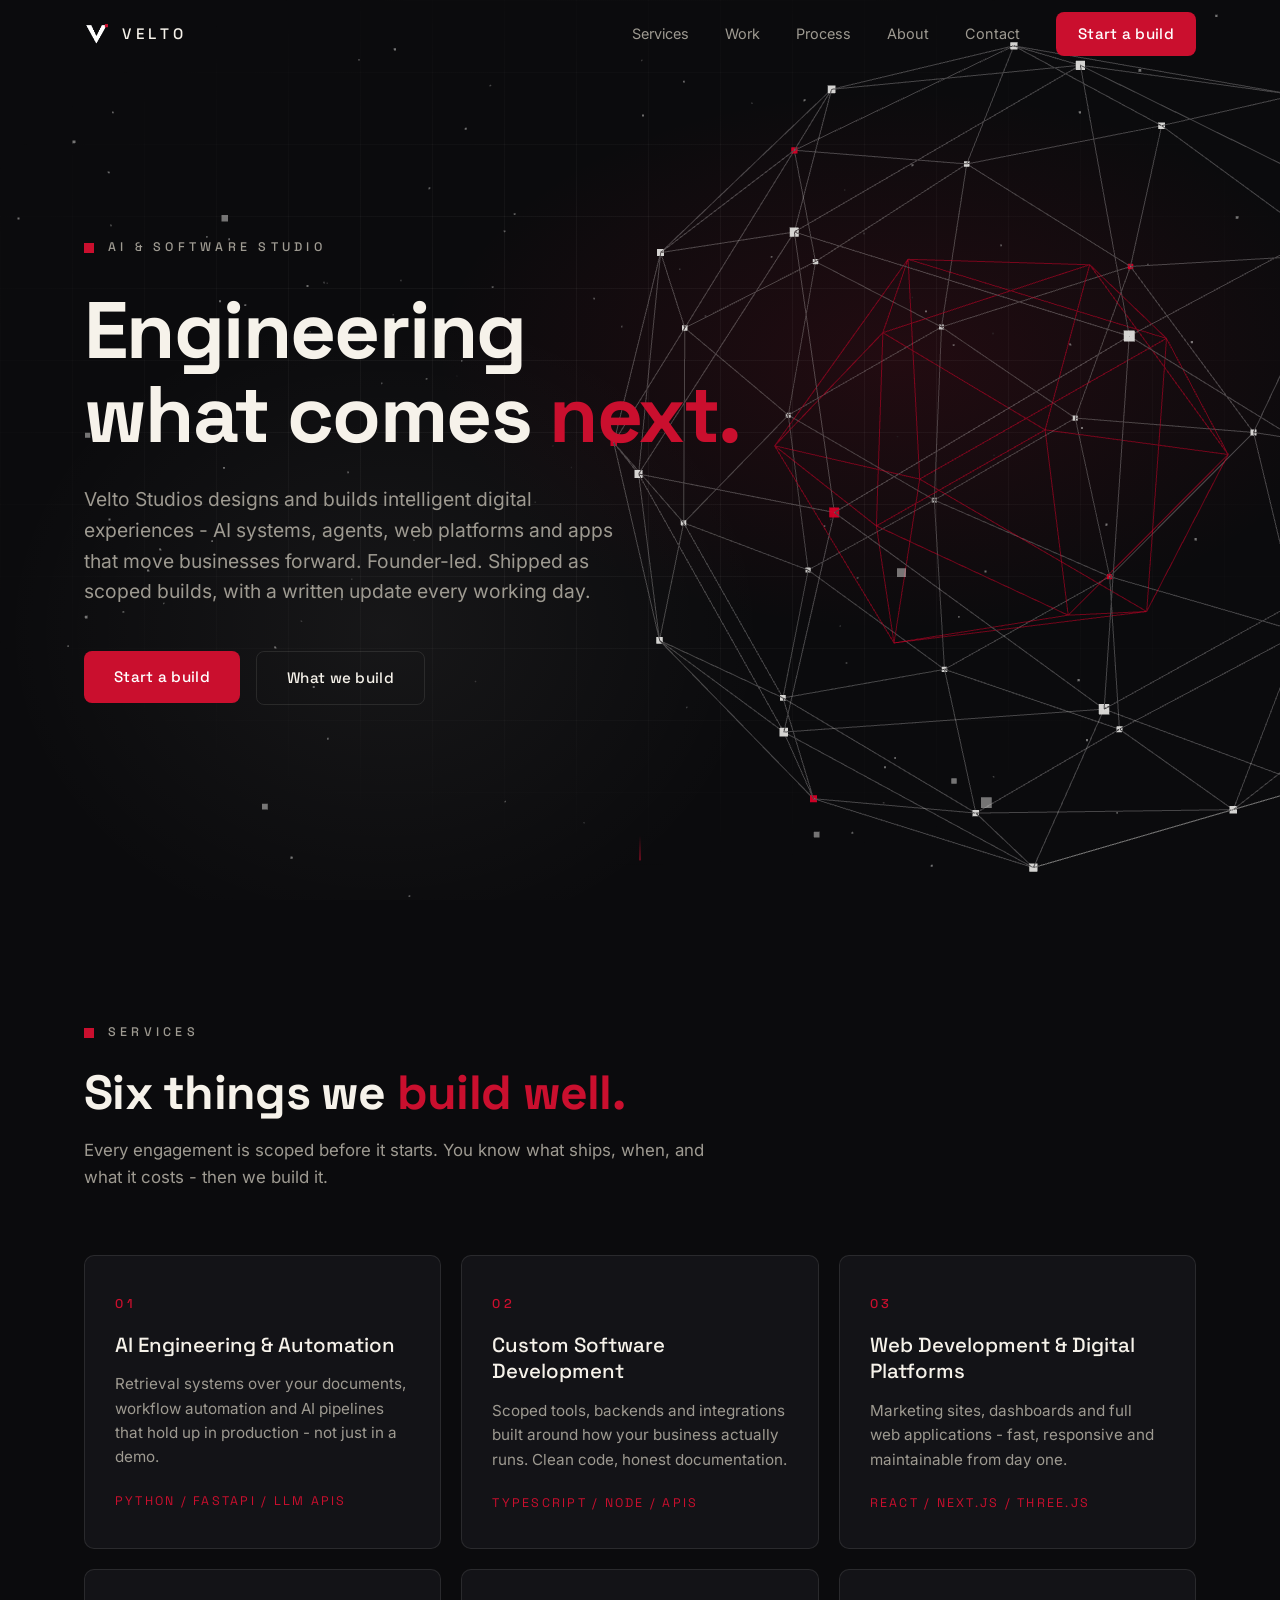
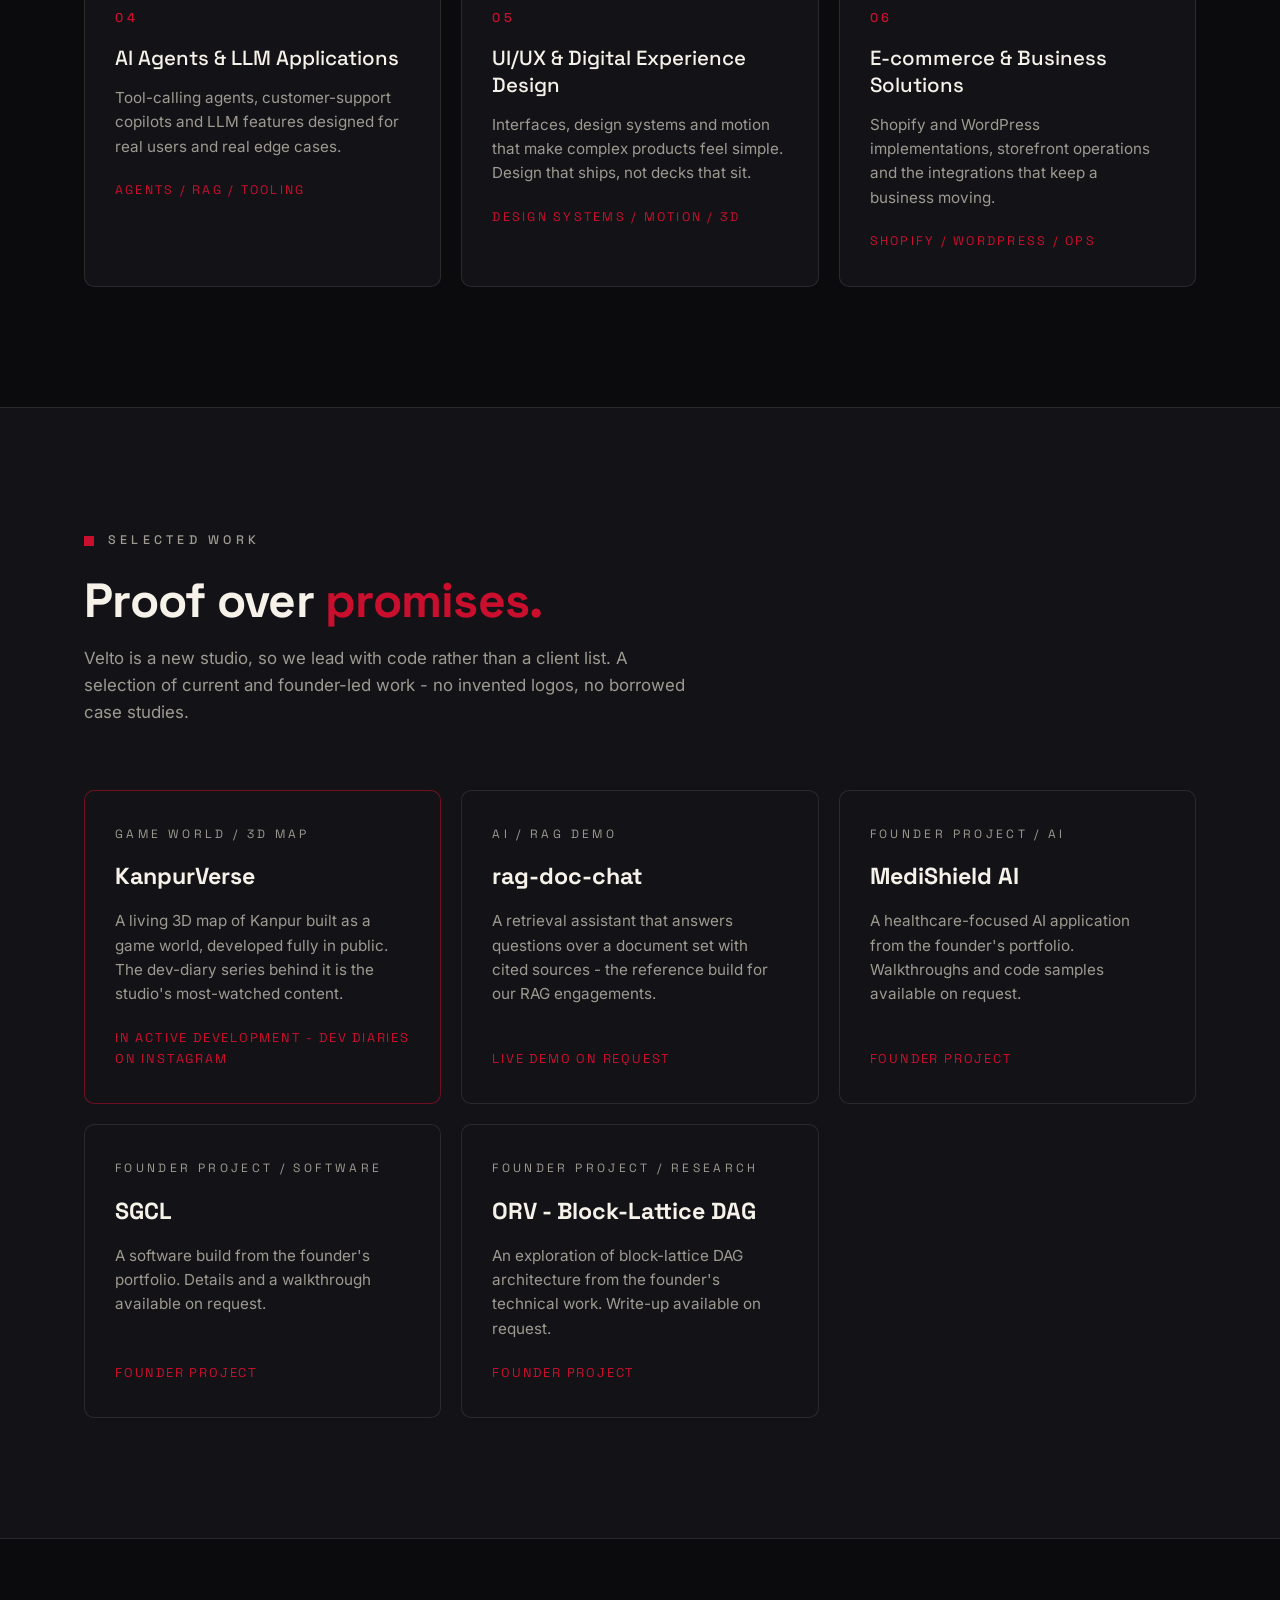
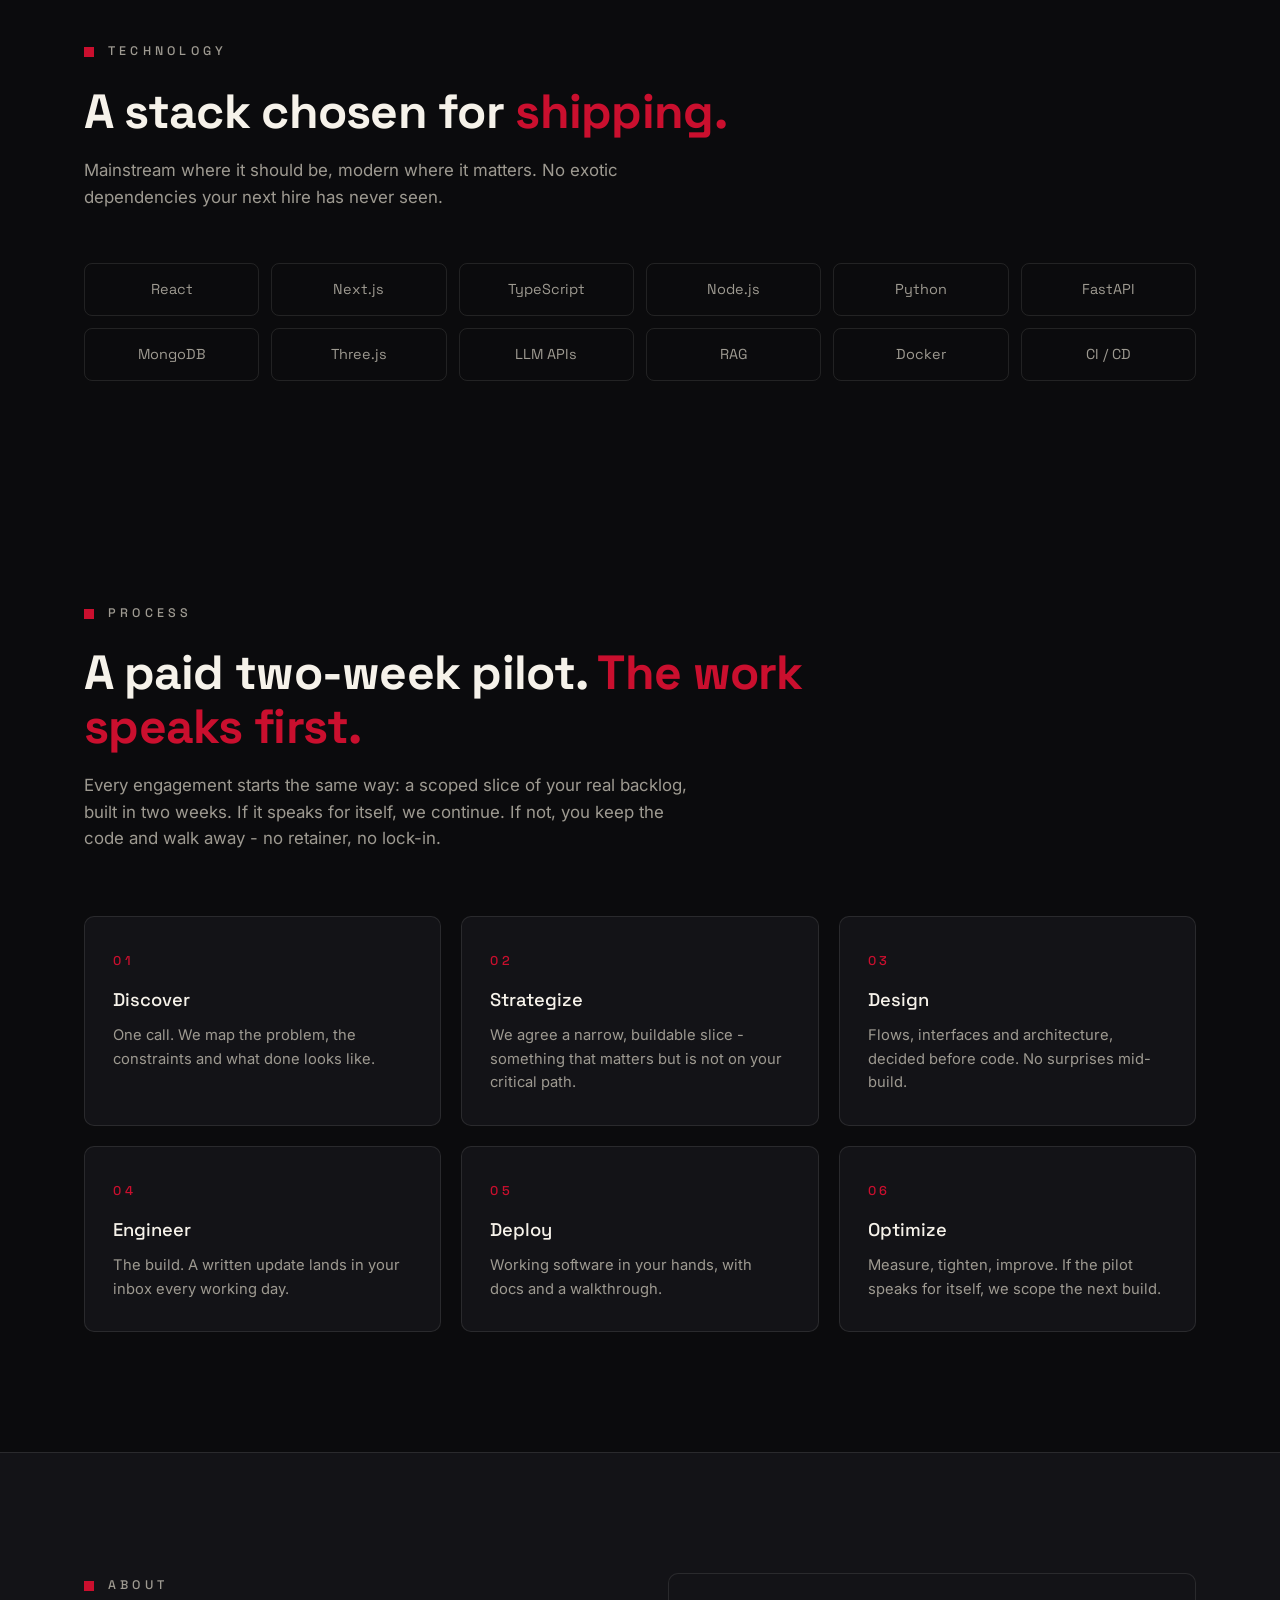
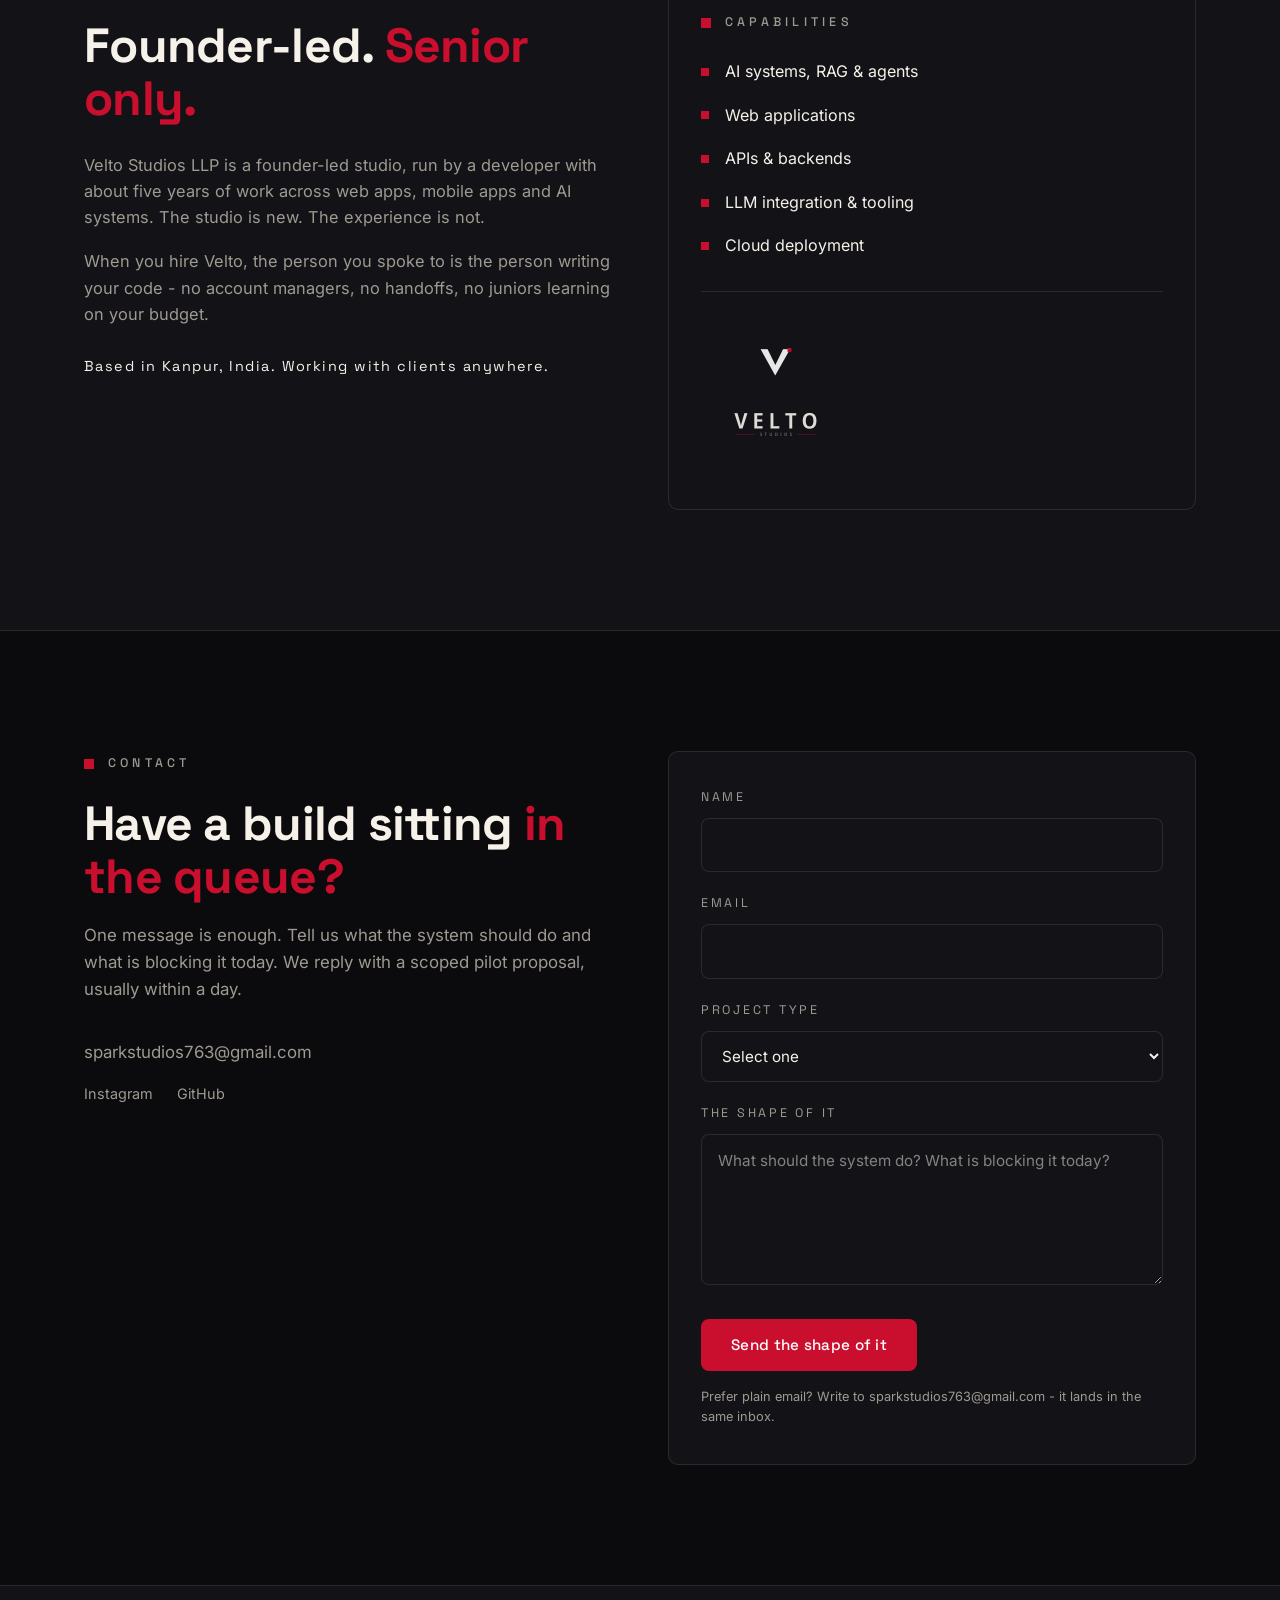
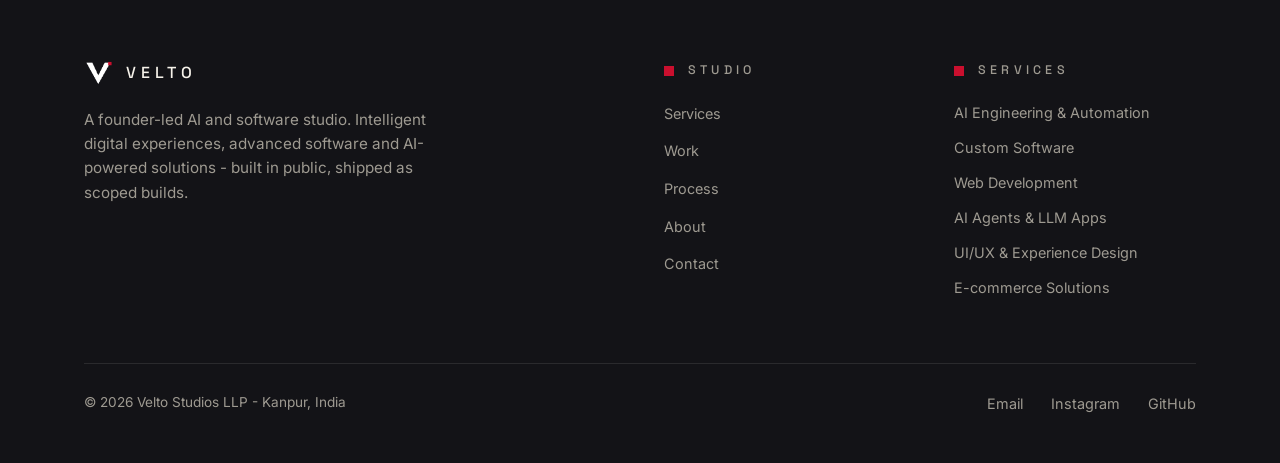
==== commit 535936ce: "Velto Studios brand transformation: full site rebuild (Next.js static export, ink/white/signal-red s" ====
--- a/index.html
+++ b/index.html
@@ -1 +1 @@
-<!DOCTYPE html><!--uJtOekJeLyo0Q6HjtVSqw--><html lang="en" class="__variable_09186b __variable_7044c7"><head><meta charSet="utf-8"/><meta name="viewport" content="width=device-width, initial-scale=1"/><link rel="preload" href="/_next/static/media/4124e330989ad7db-s.p.ttf" as="font" crossorigin="" type="font/ttf"/><link rel="preload" href="/_next/static/media/74b8e81ce7c73236-s.p.ttf" as="font" crossorigin="" type="font/ttf"/><link rel="preload" href="/_next/static/media/a0ec02eedcf69112-s.p.ttf" as="font" crossorigin="" type="font/ttf"/><link rel="preload" href="/_next/static/media/a5b19698539b0889-s.p.ttf" as="font" crossorigin="" type="font/ttf"/><link rel="preload" href="/_next/static/media/ac432c104f6dcd6d-s.p.ttf" as="font" crossorigin="" type="font/ttf"/><link rel="preload" href="/_next/static/media/c4b799ee535f7491-s.p.ttf" as="font" crossorigin="" type="font/ttf"/><link rel="preload" as="image" href="/assets/velto-mark-white-96.png"/><link rel="preload" as="image" href="/assets/velto-lockup-vertical-transparent-ivory.png"/><link rel="stylesheet" href="/_next/static/css/16c6c30ab0e565b4.css" data-precedence="next"/><link rel="preload" as="script" fetchPriority="low" href="/_next/static/chunks/webpack-ac8d8ae8af178da9.js"/><script src="/_next/static/chunks/4bd1b696-c023c6e3521b1417.js" async=""></script><script src="/_next/static/chunks/255-15b9cc804e0d9c7d.js" async=""></script><script src="/_next/static/chunks/main-app-c8f17f70833b1790.js" async=""></script><script src="/_next/static/chunks/290-5ea8fa2a1ce27a06.js" async=""></script><script src="/_next/static/chunks/app/page-99afd7ac527229ec.js" async=""></script><meta name="next-size-adjust" content=""/><title>Velto Studios - AI Systems &amp; Software Development</title><meta name="description" content="Velto Studios is a founder-led AI and software studio. We design and build intelligent digital experiences - AI systems, agents, web platforms and apps - delivered as scoped builds with a written update every working day."/><link rel="manifest" href="/site.webmanifest"/><meta name="keywords" content="Velto Studios,AI engineering,software development,RAG systems,AI agents,web development,Next.js,founder-led studio"/><meta property="og:title" content="Velto Studios - AI Systems &amp; Software Development"/><meta property="og:description" content="A founder-led AI and software studio. Intelligent digital experiences, advanced software and AI-powered solutions that move businesses forward."/><meta property="og:url" content="https://velto-studios.github.io"/><meta property="og:site_name" content="Velto Studios"/><meta property="og:image" content="https://velto-studios.github.io/og-image.png"/><meta property="og:image:width" content="1200"/><meta property="og:image:height" content="630"/><meta property="og:image:alt" content="Velto Studios"/><meta property="og:type" content="website"/><meta name="twitter:card" content="summary_large_image"/><meta name="twitter:title" content="Velto Studios - AI Systems &amp; Software Development"/><meta name="twitter:description" content="A founder-led AI and software studio. Intelligent digital experiences, advanced software and AI-powered solutions that move businesses forward."/><meta name="twitter:image" content="https://velto-studios.github.io/og-image.png"/><link rel="icon" href="/favicon-16.png" sizes="16x16" type="image/png"/><link rel="icon" href="/favicon-32.png" sizes="32x32" type="image/png"/><link rel="apple-touch-icon" href="/apple-touch-icon.png" sizes="180x180"/><script src="/_next/static/chunks/polyfills-42372ed130431b0a.js" noModule=""></script></head><body><div hidden=""><!--$--><!--/$--></div><script type="application/ld+json">{"@context":"https://schema.org","@type":"Organization","name":"Velto Studios","url":"https://velto-studios.github.io","logo":"https://velto-studios.github.io/icon-512.png","description":"Founder-led AI and software studio building AI systems, web platforms and apps as scoped contract builds.","founder":{"@type":"Person","name":"Aradhya Dixit"},"address":{"@type":"PostalAddress","addressLocality":"Kanpur","addressCountry":"IN"},"sameAs":["https://www.instagram.com/velto_studios","https://github.com/velto-studios"]}</script><main id="top"><nav class="fixed top-0 left-0 right-0 z-50 transition-colors duration-300" aria-label="Primary" style="background:transparent;backdrop-filter:none;-webkit-backdrop-filter:none;border-bottom:1px solid transparent;opacity:0;transform:translateY(-64px)"><div class="wrap flex items-center justify-between" style="height:68px"><a href="#top" class="flex items-center gap-3" aria-label="Velto Studios - home"><img src="/assets/velto-mark-white-96.png" alt="" width="26" height="26"/><span class="font-display" style="font-weight:500;letter-spacing:0.3em;font-size:0.95rem">VELTO</span></a><div class="hidden md:flex items-center gap-9"><a href="#services" class="nav-link">Services</a><a href="#work" class="nav-link">Work</a><a href="#process" class="nav-link">Process</a><a href="#about" class="nav-link">About</a><a href="#contact" class="nav-link">Contact</a><a href="#contact" class="btn btn-primary" style="padding:10px 22px">Start a build</a></div><button class="md:hidden flex flex-col justify-center gap-1.5 p-2" aria-label="Open menu" aria-expanded="false"><span class="block h-px w-6 bg-[var(--ivory)] transition-transform duration-300" style="transform:none"></span><span class="block h-px w-6 bg-[var(--ivory)] transition-transform duration-300" style="transform:none"></span></button></div></nav><header class="relative flex items-center" style="min-height:100svh;overflow:hidden"><div class="hero-fallback" aria-hidden="true"></div><div class="hero-grid-lines" aria-hidden="true"></div><div class="wrap relative z-10 w-full" style="padding-top:140px;padding-bottom:100px"><p class="kicker" style="opacity:0;transform:translateY(16px)">AI &amp; Software Studio</p><h1 style="font-size:clamp(2.7rem, 6.4vw, 5rem);line-height:1.05;font-weight:700;letter-spacing:-0.02em;max-width:780px;margin-top:28px;opacity:0;transform:translateY(28px)">Engineering<br/>what comes <span style="color:var(--signal)">next.</span></h1><p style="margin-top:28px;font-size:clamp(1.02rem, 1.6vw, 1.2rem);color:var(--ivory-dim);max-width:560px;font-weight:300;opacity:0;transform:translateY(24px)">Velto Studios designs and builds intelligent digital experiences - AI systems, agents, web platforms and apps that move businesses forward. Founder-led. Shipped as scoped builds, with a written update every working day.</p><div class="flex flex-wrap gap-4" style="margin-top:44px;opacity:0;transform:translateY(20px)"><div style="display:inline-block;transform:none"><a href="#contact" class="btn btn-primary">Start a build</a></div><div style="display:inline-block;transform:none"><a href="#services" class="btn btn-ghost">What we build</a></div></div></div><a href="#services" class="absolute left-1/2 bottom-8 z-10 hidden md:block" aria-label="Scroll to services" style="transform:translateX(-50%);opacity:0"><span class="block h-10 w-px mx-auto" style="background:linear-gradient(to bottom, transparent, var(--signal))"></span></a></header><section id="services" class="section" aria-label="Services"><div class="wrap"><div style="opacity:0;transform:translateY(32px)"><p class="kicker">Services</p><h2 style="font-size:clamp(1.9rem, 4vw, 3rem);line-height:1.12;font-weight:700;letter-spacing:-0.015em;margin-top:20px;max-width:720px">Six things we <span style="color:var(--signal)">build well.</span></h2><p style="margin-top:18px;color:var(--ivory-dim);max-width:620px;font-size:1.05rem">Every engagement is scoped before it starts. You know what ships, when, and what it costs - then we build it.</p></div><div class="grid gap-5" style="margin-top:64px;grid-template-columns:repeat(auto-fit, minmax(320px, 1fr))"><div style="opacity:0;transform:translateY(32px)"><article class="card h-full" style="padding:34px 30px"><span class="step-num">01</span><h3 style="font-size:1.28rem;font-weight:500;margin-top:16px;line-height:1.3">AI Engineering &amp; Automation</h3><p style="margin-top:14px;color:var(--ivory-dim);font-size:0.95rem">Retrieval systems over your documents, workflow automation and AI pipelines that hold up in production - not just in a demo.</p><p class="font-display" style="margin-top:22px;font-size:0.78rem;letter-spacing:0.18em;color:var(--signal);text-transform:uppercase">Python / FastAPI / LLM APIs</p></article></div><div style="opacity:0;transform:translateY(32px)"><article class="card h-full" style="padding:34px 30px"><span class="step-num">02</span><h3 style="font-size:1.28rem;font-weight:500;margin-top:16px;line-height:1.3">Custom Software Development</h3><p style="margin-top:14px;color:var(--ivory-dim);font-size:0.95rem">Scoped tools, backends and integrations built around how your business actually runs. Clean code, honest documentation.</p><p class="font-display" style="margin-top:22px;font-size:0.78rem;letter-spacing:0.18em;color:var(--signal);text-transform:uppercase">TypeScript / Node / APIs</p></article></div><div style="opacity:0;transform:translateY(32px)"><article class="card h-full" style="padding:34px 30px"><span class="step-num">03</span><h3 style="font-size:1.28rem;font-weight:500;margin-top:16px;line-height:1.3">Web Development &amp; Digital Platforms</h3><p style="margin-top:14px;color:var(--ivory-dim);font-size:0.95rem">Marketing sites, dashboards and full web applications - fast, responsive and maintainable from day one.</p><p class="font-display" style="margin-top:22px;font-size:0.78rem;letter-spacing:0.18em;color:var(--signal);text-transform:uppercase">React / Next.js / Three.js</p></article></div><div style="opacity:0;transform:translateY(32px)"><article class="card h-full" style="padding:34px 30px"><span class="step-num">04</span><h3 style="font-size:1.28rem;font-weight:500;margin-top:16px;line-height:1.3">AI Agents &amp; LLM Applications</h3><p style="margin-top:14px;color:var(--ivory-dim);font-size:0.95rem">Tool-calling agents, customer-support copilots and LLM features designed for real users and real edge cases.</p><p class="font-display" style="margin-top:22px;font-size:0.78rem;letter-spacing:0.18em;color:var(--signal);text-transform:uppercase">Agents / RAG / Tooling</p></article></div><div style="opacity:0;transform:translateY(32px)"><article class="card h-full" style="padding:34px 30px"><span class="step-num">05</span><h3 style="font-size:1.28rem;font-weight:500;margin-top:16px;line-height:1.3">UI/UX &amp; Digital Experience Design</h3><p style="margin-top:14px;color:var(--ivory-dim);font-size:0.95rem">Interfaces, design systems and motion that make complex products feel simple. Design that ships, not decks that sit.</p><p class="font-display" style="margin-top:22px;font-size:0.78rem;letter-spacing:0.18em;color:var(--signal);text-transform:uppercase">Design systems / Motion / 3D</p></article></div><div style="opacity:0;transform:translateY(32px)"><article class="card h-full" style="padding:34px 30px"><span class="step-num">06</span><h3 style="font-size:1.28rem;font-weight:500;margin-top:16px;line-height:1.3">E-commerce &amp; Business Solutions</h3><p style="margin-top:14px;color:var(--ivory-dim);font-size:0.95rem">Shopify and WordPress implementations, storefront operations and the integrations that keep a business moving.</p><p class="font-display" style="margin-top:22px;font-size:0.78rem;letter-spacing:0.18em;color:var(--signal);text-transform:uppercase">Shopify / WordPress / Ops</p></article></div></div></div></section><section id="work" class="section" aria-label="Selected work" style="background:var(--ink-2);border-top:1px solid var(--line);border-bottom:1px solid var(--line)"><div class="wrap"><div style="opacity:0;transform:translateY(32px)"><p class="kicker">Selected Work</p><h2 style="font-size:clamp(1.9rem, 4vw, 3rem);line-height:1.12;font-weight:700;letter-spacing:-0.015em;margin-top:20px;max-width:720px">Proof over <span style="color:var(--signal)">promises.</span></h2><p style="margin-top:18px;color:var(--ivory-dim);max-width:620px;font-size:1.05rem">Velto is a new studio, so we lead with code rather than a client list. A selection of current and founder-led work - no invented logos, no borrowed case studies.</p></div><div class="grid gap-5" style="margin-top:64px;grid-template-columns:repeat(auto-fit, minmax(320px, 1fr))"><div style="opacity:0;transform:translateY(32px)"><article class="card h-full flex flex-col" style="padding:34px 30px;border-color:rgba(202,15,46,0.5)"><p class="font-display" style="font-size:0.75rem;letter-spacing:0.28em;text-transform:uppercase;color:var(--ivory-dim)">Game world / 3D map</p><h3 style="font-size:1.45rem;font-weight:700;margin-top:14px">KanpurVerse</h3><p style="margin-top:14px;color:var(--ivory-dim);font-size:0.95rem;flex-grow:1">A living 3D map of Kanpur built as a game world, developed fully in public. The dev-diary series behind it is the studio&#x27;s most-watched content.</p><p class="font-display" style="margin-top:22px;font-size:0.8rem;letter-spacing:0.14em;color:var(--signal);text-transform:uppercase">In active development - dev diaries on Instagram</p></article></div><div style="opacity:0;transform:translateY(32px)"><article class="card h-full flex flex-col" style="padding:34px 30px"><p class="font-display" style="font-size:0.75rem;letter-spacing:0.28em;text-transform:uppercase;color:var(--ivory-dim)">AI / RAG demo</p><h3 style="font-size:1.45rem;font-weight:700;margin-top:14px">rag-doc-chat</h3><p style="margin-top:14px;color:var(--ivory-dim);font-size:0.95rem;flex-grow:1">A retrieval assistant that answers questions over a document set with cited sources - the reference build for our RAG engagements.</p><p class="font-display" style="margin-top:22px;font-size:0.8rem;letter-spacing:0.14em;color:var(--signal);text-transform:uppercase">Live demo on request</p></article></div><div style="opacity:0;transform:translateY(32px)"><article class="card h-full flex flex-col" style="padding:34px 30px"><p class="font-display" style="font-size:0.75rem;letter-spacing:0.28em;text-transform:uppercase;color:var(--ivory-dim)">Founder project / AI</p><h3 style="font-size:1.45rem;font-weight:700;margin-top:14px">MediShield AI</h3><p style="margin-top:14px;color:var(--ivory-dim);font-size:0.95rem;flex-grow:1">A healthcare-focused AI application from the founder&#x27;s portfolio. Walkthroughs and code samples available on request.</p><p class="font-display" style="margin-top:22px;font-size:0.8rem;letter-spacing:0.14em;color:var(--signal);text-transform:uppercase">Founder project</p></article></div><div style="opacity:0;transform:translateY(32px)"><article class="card h-full flex flex-col" style="padding:34px 30px"><p class="font-display" style="font-size:0.75rem;letter-spacing:0.28em;text-transform:uppercase;color:var(--ivory-dim)">Founder project / Software</p><h3 style="font-size:1.45rem;font-weight:700;margin-top:14px">SGCL</h3><p style="margin-top:14px;color:var(--ivory-dim);font-size:0.95rem;flex-grow:1">A software build from the founder&#x27;s portfolio. Details and a walkthrough available on request.</p><p class="font-display" style="margin-top:22px;font-size:0.8rem;letter-spacing:0.14em;color:var(--signal);text-transform:uppercase">Founder project</p></article></div><div style="opacity:0;transform:translateY(32px)"><article class="card h-full flex flex-col" style="padding:34px 30px"><p class="font-display" style="font-size:0.75rem;letter-spacing:0.28em;text-transform:uppercase;color:var(--ivory-dim)">Founder project / Research</p><h3 style="font-size:1.45rem;font-weight:700;margin-top:14px">ORV - Block-Lattice DAG</h3><p style="margin-top:14px;color:var(--ivory-dim);font-size:0.95rem;flex-grow:1">An exploration of block-lattice DAG architecture from the founder&#x27;s technical work. Write-up available on request.</p><p class="font-display" style="margin-top:22px;font-size:0.8rem;letter-spacing:0.14em;color:var(--signal);text-transform:uppercase">Founder project</p></article></div></div></div></section><section class="section" aria-label="Technology" style="padding-top:100px;padding-bottom:100px"><div class="wrap"><div style="opacity:0;transform:translateY(32px)"><p class="kicker">Technology</p><h2 style="font-size:clamp(1.9rem, 4vw, 3rem);line-height:1.12;font-weight:700;letter-spacing:-0.015em;margin-top:20px;max-width:720px">A stack chosen for <span style="color:var(--signal)">shipping.</span></h2><p style="margin-top:18px;color:var(--ivory-dim);max-width:620px;font-size:1.05rem">Mainstream where it should be, modern where it matters. No exotic dependencies your next hire has never seen.</p></div><div style="opacity:0;transform:translateY(32px)"><div class="grid gap-3" style="margin-top:52px;grid-template-columns:repeat(auto-fit, minmax(150px, 1fr))"><div class="tech-chip text-center">React</div><div class="tech-chip text-center">Next.js</div><div class="tech-chip text-center">TypeScript</div><div class="tech-chip text-center">Node.js</div><div class="tech-chip text-center">Python</div><div class="tech-chip text-center">FastAPI</div><div class="tech-chip text-center">MongoDB</div><div class="tech-chip text-center">Three.js</div><div class="tech-chip text-center">LLM APIs</div><div class="tech-chip text-center">RAG</div><div class="tech-chip text-center">Docker</div><div class="tech-chip text-center">CI / CD</div></div></div></div></section><section id="process" class="section" aria-label="Process"><div class="wrap"><div style="opacity:0;transform:translateY(32px)"><p class="kicker">Process</p><h2 style="font-size:clamp(1.9rem, 4vw, 3rem);line-height:1.12;font-weight:700;letter-spacing:-0.015em;margin-top:20px;max-width:720px">A paid two-week pilot. <span style="color:var(--signal)">The work speaks first.</span></h2><p style="margin-top:18px;color:var(--ivory-dim);max-width:620px;font-size:1.05rem">Every engagement starts the same way: a scoped slice of your real backlog, built in two weeks. If it speaks for itself, we continue. If not, you keep the code and walk away - no retainer, no lock-in.</p></div><div class="grid gap-5" style="margin-top:64px;grid-template-columns:repeat(auto-fit, minmax(300px, 1fr))"><div style="opacity:0;transform:translateY(32px)"><div class="card h-full" style="padding:30px 28px"><span class="step-num">01</span><h3 style="font-size:1.15rem;font-weight:500;margin-top:12px">Discover</h3><p style="margin-top:10px;color:var(--ivory-dim);font-size:0.92rem">One call. We map the problem, the constraints and what done looks like.</p></div></div><div style="opacity:0;transform:translateY(32px)"><div class="card h-full" style="padding:30px 28px"><span class="step-num">02</span><h3 style="font-size:1.15rem;font-weight:500;margin-top:12px">Strategize</h3><p style="margin-top:10px;color:var(--ivory-dim);font-size:0.92rem">We agree a narrow, buildable slice - something that matters but is not on your critical path.</p></div></div><div style="opacity:0;transform:translateY(32px)"><div class="card h-full" style="padding:30px 28px"><span class="step-num">03</span><h3 style="font-size:1.15rem;font-weight:500;margin-top:12px">Design</h3><p style="margin-top:10px;color:var(--ivory-dim);font-size:0.92rem">Flows, interfaces and architecture, decided before code. No surprises mid-build.</p></div></div><div style="opacity:0;transform:translateY(32px)"><div class="card h-full" style="padding:30px 28px"><span class="step-num">04</span><h3 style="font-size:1.15rem;font-weight:500;margin-top:12px">Engineer</h3><p style="margin-top:10px;color:var(--ivory-dim);font-size:0.92rem">The build. A written update lands in your inbox every working day.</p></div></div><div style="opacity:0;transform:translateY(32px)"><div class="card h-full" style="padding:30px 28px"><span class="step-num">05</span><h3 style="font-size:1.15rem;font-weight:500;margin-top:12px">Deploy</h3><p style="margin-top:10px;color:var(--ivory-dim);font-size:0.92rem">Working software in your hands, with docs and a walkthrough.</p></div></div><div style="opacity:0;transform:translateY(32px)"><div class="card h-full" style="padding:30px 28px"><span class="step-num">06</span><h3 style="font-size:1.15rem;font-weight:500;margin-top:12px">Optimize</h3><p style="margin-top:10px;color:var(--ivory-dim);font-size:0.92rem">Measure, tighten, improve. If the pilot speaks for itself, we scope the next build.</p></div></div></div></div></section><section id="about" class="section" aria-label="About Velto Studios" style="background:var(--ink-2);border-top:1px solid var(--line);border-bottom:1px solid var(--line)"><div class="wrap grid gap-14 md:grid-cols-2 items-start"><div><div style="opacity:0;transform:translateY(32px)"><p class="kicker">About</p><h2 style="font-size:clamp(1.9rem, 4vw, 3rem);line-height:1.12;font-weight:700;letter-spacing:-0.015em;margin-top:20px;max-width:720px">Founder-led. <span style="color:var(--signal)">Senior only.</span></h2></div><div style="opacity:0;transform:translateY(32px)"><p style="margin-top:26px;color:var(--ivory-dim);font-size:1.02rem">Velto Studios LLP is run by Aradhya Dixit, a developer with about five years of work across web apps, mobile apps and AI systems. The studio is new. The experience is not.</p><p style="margin-top:18px;color:var(--ivory-dim);font-size:1.02rem">When you hire Velto, the person you spoke to is the person writing your code - no account managers, no handoffs, no juniors learning on your budget.</p><p class="font-display" style="margin-top:28px;font-size:0.9rem;letter-spacing:0.1em;color:var(--ivory)">Based in Kanpur, India. Working with clients anywhere.</p></div></div><div style="opacity:0;transform:translateY(32px)"><div class="card" style="padding:36px 32px"><p class="kicker" style="margin-bottom:26px">Capabilities</p><ul class="flex flex-col" style="gap:18px"><li class="flex items-center gap-4"><span style="width:8px;height:8px;background:var(--signal);flex:none"></span><span style="font-size:1rem">AI systems, RAG &amp; agents</span></li><li class="flex items-center gap-4"><span style="width:8px;height:8px;background:var(--signal);flex:none"></span><span style="font-size:1rem">Web applications</span></li><li class="flex items-center gap-4"><span style="width:8px;height:8px;background:var(--signal);flex:none"></span><span style="font-size:1rem">APIs &amp; backends</span></li><li class="flex items-center gap-4"><span style="width:8px;height:8px;background:var(--signal);flex:none"></span><span style="font-size:1rem">LLM integration &amp; tooling</span></li><li class="flex items-center gap-4"><span style="width:8px;height:8px;background:var(--signal);flex:none"></span><span style="font-size:1rem">Cloud deployment</span></li></ul><div style="margin-top:32px;padding-top:26px;border-top:1px solid var(--line)"><img src="/assets/velto-lockup-vertical-transparent-ivory.png" alt="Velto Studios" width="150" height="155" style="opacity:0.9"/></div></div></div></div></section><section id="contact" class="section" aria-label="Contact"><div class="wrap grid gap-14 md:grid-cols-2 items-start"><div><div style="opacity:0;transform:translateY(32px)"><p class="kicker">Contact</p><h2 style="font-size:clamp(1.9rem, 4vw, 3rem);line-height:1.12;font-weight:700;letter-spacing:-0.015em;margin-top:20px;max-width:720px">Have a build sitting <span style="color:var(--signal)">in the queue?</span></h2><p style="margin-top:18px;color:var(--ivory-dim);max-width:620px;font-size:1.05rem">One message is enough. Tell us what the system should do and what is blocking it today. We reply with a scoped pilot proposal, usually within a day.</p></div><div style="opacity:0;transform:translateY(32px)"><div style="margin-top:36px" class="flex flex-col gap-4"><a class="foot-link" href="mailto:sparkstudios763@gmail.com" style="font-size:1.05rem">sparkstudios763@gmail.com</a><div class="flex gap-6"><a class="foot-link" href="https://www.instagram.com/velto_studios" target="_blank" rel="noopener noreferrer">Instagram</a><a class="foot-link" href="https://github.com/velto-studios" target="_blank" rel="noopener noreferrer">GitHub</a></div></div></div></div><div style="opacity:0;transform:translateY(32px)"><form class="card" style="padding:36px 32px" noValidate="" action="https://formsubmit.co/sparkstudios763@gmail.com" method="POST"><input type="hidden" name="_subject" value="Build inquiry - Velto Studios website"/><input type="hidden" name="_captcha" value="false"/><input type="hidden" name="_template" value="table"/><input type="hidden" name="_next" value="https://velto-studios.github.io/?sent=1#contact"/><div class="field" style="margin-bottom:22px"><label for="name">Name</label><input id="name" type="text" autoComplete="name" name="name"/></div><div class="field" style="margin-bottom:22px"><label for="email">Email</label><input id="email" type="email" autoComplete="email" name="email"/></div><div class="field" style="margin-bottom:22px"><label for="projectType">Project type</label><select id="projectType" name="projectType"><option value="" disabled="" selected="">Select one</option><option value="AI system / RAG">AI system / RAG</option><option value="AI agent / LLM feature">AI agent / LLM feature</option><option value="Web application">Web application</option><option value="Website / digital platform">Website / digital platform</option><option value="UI/UX &amp; experience design">UI/UX &amp; experience design</option><option value="E-commerce / business solution">E-commerce / business solution</option><option value="Something else">Something else</option></select></div><div class="field" style="margin-bottom:26px"><label for="message">The shape of it</label><textarea id="message" name="message" rows="5" placeholder="What should the system do? What is blocking it today?"></textarea></div><div style="display:inline-block;transform:none"><button type="submit" class="btn btn-primary w-full">Send the shape of it</button></div><p style="margin-top:16px;color:var(--ivory-dim);font-size:0.8rem">Prefer plain email? Write to <!-- -->sparkstudios763@gmail.com<!-- --> - it lands in the same inbox.</p></form></div></div></section><footer style="border-top:1px solid var(--line);background:var(--ink-2)"><div class="wrap" style="padding-top:72px;padding-bottom:48px"><div class="grid gap-12 md:grid-cols-4"><div class="md:col-span-2"><a href="#top" class="flex items-center gap-3" aria-label="Velto Studios - back to top"><img src="/assets/velto-mark-white-96.png" alt="" width="30" height="30"/><span class="font-display" style="font-weight:500;letter-spacing:0.3em">VELTO</span></a><p style="margin-top:20px;color:var(--ivory-dim);max-width:380px;font-size:0.95rem">A founder-led AI and software studio. Intelligent digital experiences, advanced software and AI-powered solutions - built in public, shipped as scoped builds.</p></div><nav aria-label="Footer"><p class="kicker" style="margin-bottom:20px">Studio</p><ul class="flex flex-col gap-3"><li><a class="foot-link" href="#services">Services</a></li><li><a class="foot-link" href="#work">Work</a></li><li><a class="foot-link" href="#process">Process</a></li><li><a class="foot-link" href="#about">About</a></li><li><a class="foot-link" href="#contact">Contact</a></li></ul></nav><div><p class="kicker" style="margin-bottom:20px">Services</p><ul class="flex flex-col gap-3"><li class="foot-link" style="cursor:default">AI Engineering &amp; Automation</li><li class="foot-link" style="cursor:default">Custom Software</li><li class="foot-link" style="cursor:default">Web Development</li><li class="foot-link" style="cursor:default">AI Agents &amp; LLM Apps</li><li class="foot-link" style="cursor:default">UI/UX &amp; Experience Design</li><li class="foot-link" style="cursor:default">E-commerce Solutions</li></ul></div></div><div class="flex flex-col md:flex-row justify-between gap-6" style="margin-top:64px;padding-top:28px;border-top:1px solid var(--line)"><p style="color:var(--ivory-dim);font-size:0.85rem">© 2026 Velto Studios LLP - Kanpur, India</p><div class="flex gap-7"><a class="foot-link" href="mailto:sparkstudios763@gmail.com">Email</a><a class="foot-link" href="https://www.instagram.com/velto_studios" target="_blank" rel="noopener noreferrer">Instagram</a><a class="foot-link" href="https://github.com/velto-studios" target="_blank" rel="noopener noreferrer">GitHub</a></div></div></div></footer></main><!--$--><!--/$--><script src="/_next/static/chunks/webpack-ac8d8ae8af178da9.js" id="_R_" async=""></script><script>(self.__next_f=self.__next_f||[]).push([0])</script><script>self.__next_f.push([1,"1:\"$Sreact.fragment\"\n2:I[9766,[],\"\"]\n3:I[8924,[],\"\"]\n4:I[3464,[\"290\",\"static/chunks/290-5ea8fa2a1ce27a06.js\",\"974\",\"static/chunks/app/page-99afd7ac527229ec.js\"],\"default\"]\n5:I[1602,[\"290\",\"static/chunks/290-5ea8fa2a1ce27a06.js\",\"974\",\"static/chunks/app/page-99afd7ac527229ec.js\"],\"default\"]\n6:I[773,[\"290\",\"static/chunks/290-5ea8fa2a1ce27a06.js\",\"974\",\"static/chunks/app/page-99afd7ac527229ec.js\"],\"default\"]\n14:I[7150,[],\"\"]\n:HL[\"/_next/static/media/4124e330989ad7db-s.p.ttf\",\"font\",{\"crossOrigin\":\"\",\"type\":\"font/ttf\"}]\n:HL[\"/_next/static/media/74b8e81ce7c73236-s.p.ttf\",\"font\",{\"crossOrigin\":\"\",\"type\":\"font/ttf\"}]\n:HL[\"/_next/static/media/a0ec02eedcf69112-s.p.ttf\",\"font\",{\"crossOrigin\":\"\",\"type\":\"font/ttf\"}]\n:HL[\"/_next/static/media/a5b19698539b0889-s.p.ttf\",\"font\",{\"crossOrigin\":\"\",\"type\":\"font/ttf\"}]\n:HL[\"/_next/static/media/ac432c104f6dcd6d-s.p.ttf\",\"font\",{\"crossOrigin\":\"\",\"type\":\"font/ttf\"}]\n:HL[\"/_next/static/media/c4b799ee535f7491-s.p.ttf\",\"font\",{\"crossOrigin\":\"\",\"type\":\"font/ttf\"}]\n:HL[\"/_next/static/css/16c6c30ab0e565b4.css\",\"style\"]\n"])</script><script>self.__next_f.push([1,"0:{\"P\":null,\"b\":\"uJtOekJeLyo0Q6HjtVSqw\",\"p\":\"\",\"c\":[\"\",\"\"],\"i\":false,\"f\":[[[\"\",{\"children\":[\"__PAGE__\",{}]},\"$undefined\",\"$undefined\",true],[\"\",[\"$\",\"$1\",\"c\",{\"children\":[[[\"$\",\"link\",\"0\",{\"rel\":\"stylesheet\",\"href\":\"/_next/static/css/16c6c30ab0e565b4.css\",\"precedence\":\"next\",\"crossOrigin\":\"$undefined\",\"nonce\":\"$undefined\"}]],[\"$\",\"html\",null,{\"lang\":\"en\",\"className\":\"__variable_09186b __variable_7044c7\",\"children\":[\"$\",\"body\",null,{\"children\":[[\"$\",\"script\",null,{\"type\":\"application/ld+json\",\"dangerouslySetInnerHTML\":{\"__html\":\"{\\\"@context\\\":\\\"https://schema.org\\\",\\\"@type\\\":\\\"Organization\\\",\\\"name\\\":\\\"Velto Studios\\\",\\\"url\\\":\\\"https://velto-studios.github.io\\\",\\\"logo\\\":\\\"https://velto-studios.github.io/icon-512.png\\\",\\\"description\\\":\\\"Founder-led AI and software studio building AI systems, web platforms and apps as scoped contract builds.\\\",\\\"founder\\\":{\\\"@type\\\":\\\"Person\\\",\\\"name\\\":\\\"Aradhya Dixit\\\"},\\\"address\\\":{\\\"@type\\\":\\\"PostalAddress\\\",\\\"addressLocality\\\":\\\"Kanpur\\\",\\\"addressCountry\\\":\\\"IN\\\"},\\\"sameAs\\\":[\\\"https://www.instagram.com/velto_studios\\\",\\\"https://github.com/velto-studios\\\"]}\"}}],[\"$\",\"$L2\",null,{\"parallelRouterKey\":\"children\",\"error\":\"$undefined\",\"errorStyles\":\"$undefined\",\"errorScripts\":\"$undefined\",\"template\":[\"$\",\"$L3\",null,{}],\"templateStyles\":\"$undefined\",\"templateScripts\":\"$undefined\",\"notFound\":[[[\"$\",\"title\",null,{\"children\":\"404: This page could not be found.\"}],[\"$\",\"div\",null,{\"style\":{\"fontFamily\":\"system-ui,\\\"Segoe UI\\\",Roboto,Helvetica,Arial,sans-serif,\\\"Apple Color Emoji\\\",\\\"Segoe UI Emoji\\\"\",\"height\":\"100vh\",\"textAlign\":\"center\",\"display\":\"flex\",\"flexDirection\":\"column\",\"alignItems\":\"center\",\"justifyContent\":\"center\"},\"children\":[\"$\",\"div\",null,{\"children\":[[\"$\",\"style\",null,{\"dangerouslySetInnerHTML\":{\"__html\":\"body{color:#000;background:#fff;margin:0}.next-error-h1{border-right:1px solid rgba(0,0,0,.3)}@media (prefers-color-scheme:dark){body{color:#fff;background:#000}.next-error-h1{border-right:1px solid rgba(255,255,255,.3)}}\"}}],[\"$\",\"h1\",null,{\"className\":\"next-error-h1\",\"style\":{\"display\":\"inline-block\",\"margin\":\"0 20px 0 0\",\"padding\":\"0 23px 0 0\",\"fontSize\":24,\"fontWeight\":500,\"verticalAlign\":\"top\",\"lineHeight\":\"49px\"},\"children\":404}],[\"$\",\"div\",null,{\"style\":{\"display\":\"inline-block\"},\"children\":[\"$\",\"h2\",null,{\"style\":{\"fontSize\":14,\"fontWeight\":400,\"lineHeight\":\"49px\",\"margin\":0},\"children\":\"This page could not be found.\"}]}]]}]}]],[]],\"forbidden\":\"$undefined\",\"unauthorized\":\"$undefined\"}]]}]}]]}],{\"children\":[\"__PAGE__\",[\"$\",\"$1\",\"c\",{\"children\":[[\"$\",\"main\",null,{\"id\":\"top\",\"children\":[[\"$\",\"$L4\",null,{}],[\"$\",\"$L5\",null,{}],[\"$\",\"section\",null,{\"id\":\"services\",\"className\":\"section\",\"aria-label\":\"Services\",\"children\":[\"$\",\"div\",null,{\"className\":\"wrap\",\"children\":[[\"$\",\"$L6\",null,{\"children\":[[\"$\",\"p\",null,{\"className\":\"kicker\",\"children\":\"Services\"}],[\"$\",\"h2\",null,{\"style\":{\"fontSize\":\"clamp(1.9rem, 4vw, 3rem)\",\"lineHeight\":1.12,\"fontWeight\":700,\"letterSpacing\":\"-0.015em\",\"marginTop\":20,\"maxWidth\":720},\"children\":[\"Six things we \",[\"$\",\"span\",null,{\"style\":{\"color\":\"var(--signal)\"},\"children\":\"build well.\"}]]}],[\"$\",\"p\",null,{\"style\":{\"marginTop\":18,\"color\":\"var(--ivory-dim)\",\"maxWidth\":620,\"fontSize\":\"1.05rem\"},\"children\":\"Every engagement is scoped before it starts. You know what ships, when, and what it costs - then we build it.\"}]]}],[\"$\",\"div\",null,{\"className\":\"grid gap-5\",\"style\":{\"marginTop\":64,\"gridTemplateColumns\":\"repeat(auto-fit, minmax(320px, 1fr))\"},\"children\":[[\"$\",\"$L6\",\"01\",{\"delay\":0,\"children\":[\"$\",\"article\",null,{\"className\":\"card h-full\",\"style\":{\"padding\":\"34px 30px\"},\"children\":[[\"$\",\"span\",null,{\"className\":\"step-num\",\"children\":\"01\"}],[\"$\",\"h3\",null,{\"style\":{\"fontSize\":\"1.28rem\",\"fontWeight\":500,\"marginTop\":16,\"lineHeight\":1.3},\"children\":\"AI Engineering \u0026 Automation\"}],[\"$\",\"p\",null,{\"style\":{\"marginTop\":14,\"color\":\"var(--ivory-dim)\",\"fontSize\":\"0.95rem\"},\"children\":\"Retrieval systems over your documents, workflow automation and AI pipelines that hold up in production - not just in a demo.\"}],[\"$\",\"p\",null,{\"className\":\"font-display\",\"style\":{\"marginTop\":22,\"fontSize\":\"0.78rem\",\"letterSpacing\":\"0.18em\",\"color\":\"var(--signal)\",\"textTransform\":\"uppercase\"},\"children\":\"Python / FastAPI / LLM APIs\"}]]}]}],[\"$\",\"$L6\",\"02\",{\"delay\":0.06,\"children\":[\"$\",\"article\",null,{\"className\":\"card h-full\",\"style\":{\"padding\":\"34px 30px\"},\"children\":[[\"$\",\"span\",null,{\"className\":\"step-num\",\"children\":\"02\"}],[\"$\",\"h3\",null,{\"style\":{\"fontSize\":\"1.28rem\",\"fontWeight\":500,\"marginTop\":16,\"lineHeight\":1.3},\"children\":\"Custom Software Development\"}],[\"$\",\"p\",null,{\"style\":{\"marginTop\":14,\"color\":\"var(--ivory-dim)\",\"fontSize\":\"0.95rem\"},\"children\":\"Scoped tools, backends and integrations built around how your business actually runs. Clean code, honest documentation.\"}],\"$L7\"]}]}],\"$L8\",\"$L9\",\"$La\",\"$Lb\"]}]]}]}],\"$Lc\",\"$Ld\",\"$Le\",\"$Lf\",\"$L10\",\"$L11\"]}],null,\"$L12\"]}],{},null,false]},null,false],\"$L13\",false]],\"m\":\"$undefined\",\"G\":[\"$14\",[]],\"s\":false,\"S\":true}\n"])</script><script>self.__next_f.push([1,"17:I[541,[\"290\",\"static/chunks/290-5ea8fa2a1ce27a06.js\",\"974\",\"static/chunks/app/page-99afd7ac527229ec.js\"],\"default\"]\n18:I[4431,[],\"OutletBoundary\"]\n1a:I[5278,[],\"AsyncMetadataOutlet\"]\n1c:I[4431,[],\"ViewportBoundary\"]\n1e:I[4431,[],\"MetadataBoundary\"]\n1f:\"$Sreact.suspense\"\n7:[\"$\",\"p\",null,{\"className\":\"font-display\",\"style\":{\"marginTop\":22,\"fontSize\":\"0.78rem\",\"letterSpacing\":\"0.18em\",\"color\":\"var(--signal)\",\"textTransform\":\"uppercase\"},\"children\":\"TypeScript / Node / APIs\"}]\n"])</script><script>self.__next_f.push([1,"8:[\"$\",\"$L6\",\"03\",{\"delay\":0.12,\"children\":[\"$\",\"article\",null,{\"className\":\"card h-full\",\"style\":{\"padding\":\"34px 30px\"},\"children\":[[\"$\",\"span\",null,{\"className\":\"step-num\",\"children\":\"03\"}],[\"$\",\"h3\",null,{\"style\":{\"fontSize\":\"1.28rem\",\"fontWeight\":500,\"marginTop\":16,\"lineHeight\":1.3},\"children\":\"Web Development \u0026 Digital Platforms\"}],[\"$\",\"p\",null,{\"style\":{\"marginTop\":14,\"color\":\"var(--ivory-dim)\",\"fontSize\":\"0.95rem\"},\"children\":\"Marketing sites, dashboards and full web applications - fast, responsive and maintainable from day one.\"}],[\"$\",\"p\",null,{\"className\":\"font-display\",\"style\":{\"marginTop\":22,\"fontSize\":\"0.78rem\",\"letterSpacing\":\"0.18em\",\"color\":\"var(--signal)\",\"textTransform\":\"uppercase\"},\"children\":\"React / Next.js / Three.js\"}]]}]}]\n"])</script><script>self.__next_f.push([1,"9:[\"$\",\"$L6\",\"04\",{\"delay\":0.18,\"children\":[\"$\",\"article\",null,{\"className\":\"card h-full\",\"style\":{\"padding\":\"34px 30px\"},\"children\":[[\"$\",\"span\",null,{\"className\":\"step-num\",\"children\":\"04\"}],[\"$\",\"h3\",null,{\"style\":{\"fontSize\":\"1.28rem\",\"fontWeight\":500,\"marginTop\":16,\"lineHeight\":1.3},\"children\":\"AI Agents \u0026 LLM Applications\"}],[\"$\",\"p\",null,{\"style\":{\"marginTop\":14,\"color\":\"var(--ivory-dim)\",\"fontSize\":\"0.95rem\"},\"children\":\"Tool-calling agents, customer-support copilots and LLM features designed for real users and real edge cases.\"}],[\"$\",\"p\",null,{\"className\":\"font-display\",\"style\":{\"marginTop\":22,\"fontSize\":\"0.78rem\",\"letterSpacing\":\"0.18em\",\"color\":\"var(--signal)\",\"textTransform\":\"uppercase\"},\"children\":\"Agents / RAG / Tooling\"}]]}]}]\n"])</script><script>self.__next_f.push([1,"a:[\"$\",\"$L6\",\"05\",{\"delay\":0.24,\"children\":[\"$\",\"article\",null,{\"className\":\"card h-full\",\"style\":{\"padding\":\"34px 30px\"},\"children\":[[\"$\",\"span\",null,{\"className\":\"step-num\",\"children\":\"05\"}],[\"$\",\"h3\",null,{\"style\":{\"fontSize\":\"1.28rem\",\"fontWeight\":500,\"marginTop\":16,\"lineHeight\":1.3},\"children\":\"UI/UX \u0026 Digital Experience Design\"}],[\"$\",\"p\",null,{\"style\":{\"marginTop\":14,\"color\":\"var(--ivory-dim)\",\"fontSize\":\"0.95rem\"},\"children\":\"Interfaces, design systems and motion that make complex products feel simple. Design that ships, not decks that sit.\"}],[\"$\",\"p\",null,{\"className\":\"font-display\",\"style\":{\"marginTop\":22,\"fontSize\":\"0.78rem\",\"letterSpacing\":\"0.18em\",\"color\":\"var(--signal)\",\"textTransform\":\"uppercase\"},\"children\":\"Design systems / Motion / 3D\"}]]}]}]\n"])</script><script>self.__next_f.push([1,"b:[\"$\",\"$L6\",\"06\",{\"delay\":0.3,\"children\":[\"$\",\"article\",null,{\"className\":\"card h-full\",\"style\":{\"padding\":\"34px 30px\"},\"children\":[[\"$\",\"span\",null,{\"className\":\"step-num\",\"children\":\"06\"}],[\"$\",\"h3\",null,{\"style\":{\"fontSize\":\"1.28rem\",\"fontWeight\":500,\"marginTop\":16,\"lineHeight\":1.3},\"children\":\"E-commerce \u0026 Business Solutions\"}],[\"$\",\"p\",null,{\"style\":{\"marginTop\":14,\"color\":\"var(--ivory-dim)\",\"fontSize\":\"0.95rem\"},\"children\":\"Shopify and WordPress implementations, storefront operations and the integrations that keep a business moving.\"}],[\"$\",\"p\",null,{\"className\":\"font-display\",\"style\":{\"marginTop\":22,\"fontSize\":\"0.78rem\",\"letterSpacing\":\"0.18em\",\"color\":\"var(--signal)\",\"textTransform\":\"uppercase\"},\"children\":\"Shopify / WordPress / Ops\"}]]}]}]\n"])</script><script>self.__next_f.push([1,"c:[\"$\",\"section\",null,{\"id\":\"work\",\"className\":\"section\",\"aria-label\":\"Selected work\",\"style\":{\"background\":\"var(--ink-2)\",\"borderTop\":\"1px solid var(--line)\",\"borderBottom\":\"1px solid var(--line)\"},\"children\":[\"$\",\"div\",null,{\"className\":\"wrap\",\"children\":[[\"$\",\"$L6\",null,{\"children\":[[\"$\",\"p\",null,{\"className\":\"kicker\",\"children\":\"Selected Work\"}],[\"$\",\"h2\",null,{\"style\":{\"fontSize\":\"clamp(1.9rem, 4vw, 3rem)\",\"lineHeight\":1.12,\"fontWeight\":700,\"letterSpacing\":\"-0.015em\",\"marginTop\":20,\"maxWidth\":720},\"children\":[\"Proof over \",[\"$\",\"span\",null,{\"style\":{\"color\":\"var(--signal)\"},\"children\":\"promises.\"}]]}],[\"$\",\"p\",null,{\"style\":{\"marginTop\":18,\"color\":\"var(--ivory-dim)\",\"maxWidth\":620,\"fontSize\":\"1.05rem\"},\"children\":\"Velto is a new studio, so we lead with code rather than a client list. A selection of current and founder-led work - no invented logos, no borrowed case studies.\"}]]}],[\"$\",\"div\",null,{\"className\":\"grid gap-5\",\"style\":{\"marginTop\":64,\"gridTemplateColumns\":\"repeat(auto-fit, minmax(320px, 1fr))\"},\"children\":[[\"$\",\"$L6\",\"KanpurVerse\",{\"delay\":0,\"children\":[\"$\",\"article\",null,{\"className\":\"card h-full flex flex-col\",\"style\":{\"padding\":\"34px 30px\",\"borderColor\":\"rgba(202,15,46,0.5)\"},\"children\":[[\"$\",\"p\",null,{\"className\":\"font-display\",\"style\":{\"fontSize\":\"0.75rem\",\"letterSpacing\":\"0.28em\",\"textTransform\":\"uppercase\",\"color\":\"var(--ivory-dim)\"},\"children\":\"Game world / 3D map\"}],[\"$\",\"h3\",null,{\"style\":{\"fontSize\":\"1.45rem\",\"fontWeight\":700,\"marginTop\":14},\"children\":\"KanpurVerse\"}],[\"$\",\"p\",null,{\"style\":{\"marginTop\":14,\"color\":\"var(--ivory-dim)\",\"fontSize\":\"0.95rem\",\"flexGrow\":1},\"children\":\"A living 3D map of Kanpur built as a game world, developed fully in public. The dev-diary series behind it is the studio's most-watched content.\"}],[\"$\",\"p\",null,{\"className\":\"font-display\",\"style\":{\"marginTop\":22,\"fontSize\":\"0.8rem\",\"letterSpacing\":\"0.14em\",\"color\":\"var(--signal)\",\"textTransform\":\"uppercase\"},\"children\":\"In active development - dev diaries on Instagram\"}]]}]}],[\"$\",\"$L6\",\"rag-doc-chat\",{\"delay\":0.06,\"children\":[\"$\",\"article\",null,{\"className\":\"card h-full flex flex-col\",\"style\":{\"padding\":\"34px 30px\",\"borderColor\":\"$undefined\"},\"children\":[[\"$\",\"p\",null,{\"className\":\"font-display\",\"style\":{\"fontSize\":\"0.75rem\",\"letterSpacing\":\"0.28em\",\"textTransform\":\"uppercase\",\"color\":\"var(--ivory-dim)\"},\"children\":\"AI / RAG demo\"}],[\"$\",\"h3\",null,{\"style\":{\"fontSize\":\"1.45rem\",\"fontWeight\":700,\"marginTop\":14},\"children\":\"rag-doc-chat\"}],[\"$\",\"p\",null,{\"style\":{\"marginTop\":14,\"color\":\"var(--ivory-dim)\",\"fontSize\":\"0.95rem\",\"flexGrow\":1},\"children\":\"A retrieval assistant that answers questions over a document set with cited sources - the reference build for our RAG engagements.\"}],[\"$\",\"p\",null,{\"className\":\"font-display\",\"style\":{\"marginTop\":22,\"fontSize\":\"0.8rem\",\"letterSpacing\":\"0.14em\",\"color\":\"var(--signal)\",\"textTransform\":\"uppercase\"},\"children\":\"Live demo on request\"}]]}]}],[\"$\",\"$L6\",\"MediShield AI\",{\"delay\":0.12,\"children\":[\"$\",\"article\",null,{\"className\":\"card h-full flex flex-col\",\"style\":{\"padding\":\"34px 30px\",\"borderColor\":\"$undefined\"},\"children\":[[\"$\",\"p\",null,{\"className\":\"font-display\",\"style\":{\"fontSize\":\"0.75rem\",\"letterSpacing\":\"0.28em\",\"textTransform\":\"uppercase\",\"color\":\"var(--ivory-dim)\"},\"children\":\"Founder project / AI\"}],[\"$\",\"h3\",null,{\"style\":{\"fontSize\":\"1.45rem\",\"fontWeight\":700,\"marginTop\":14},\"children\":\"MediShield AI\"}],[\"$\",\"p\",null,{\"style\":{\"marginTop\":14,\"color\":\"var(--ivory-dim)\",\"fontSize\":\"0.95rem\",\"flexGrow\":1},\"children\":\"A healthcare-focused AI application from the founder's portfolio. Walkthroughs and code samples available on request.\"}],[\"$\",\"p\",null,{\"className\":\"font-display\",\"style\":{\"marginTop\":22,\"fontSize\":\"0.8rem\",\"letterSpacing\":\"0.14em\",\"color\":\"var(--signal)\",\"textTransform\":\"uppercase\"},\"children\":\"Founder project\"}]]}]}],[\"$\",\"$L6\",\"SGCL\",{\"delay\":0.18,\"children\":[\"$\",\"article\",null,{\"className\":\"card h-full flex flex-col\",\"style\":{\"padding\":\"34px 30px\",\"borderColor\":\"$undefined\"},\"children\":[[\"$\",\"p\",null,{\"className\":\"font-display\",\"style\":{\"fontSize\":\"0.75rem\",\"letterSpacing\":\"0.28em\",\"textTransform\":\"uppercase\",\"color\":\"var(--ivory-dim)\"},\"children\":\"Founder project / Software\"}],[\"$\",\"h3\",null,{\"style\":{\"fontSize\":\"1.45rem\",\"fontWeight\":700,\"marginTop\":14},\"children\":\"SGCL\"}],[\"$\",\"p\",null,{\"style\":{\"marginTop\":14,\"color\":\"var(--ivory-dim)\",\"fontSize\":\"0.95rem\",\"flexGrow\":1},\"children\":\"A software build from the founder's portfolio. Details and a walkthrough available on request.\"}],\"$L15\"]}]}],\"$L16\"]}]]}]}]\n"])</script><script>self.__next_f.push([1,"d:[\"$\",\"section\",null,{\"className\":\"section\",\"aria-label\":\"Technology\",\"style\":{\"paddingTop\":100,\"paddingBottom\":100},\"children\":[\"$\",\"div\",null,{\"className\":\"wrap\",\"children\":[[\"$\",\"$L6\",null,{\"children\":[[\"$\",\"p\",null,{\"className\":\"kicker\",\"children\":\"Technology\"}],[\"$\",\"h2\",null,{\"style\":{\"fontSize\":\"clamp(1.9rem, 4vw, 3rem)\",\"lineHeight\":1.12,\"fontWeight\":700,\"letterSpacing\":\"-0.015em\",\"marginTop\":20,\"maxWidth\":720},\"children\":[\"A stack chosen for \",[\"$\",\"span\",null,{\"style\":{\"color\":\"var(--signal)\"},\"children\":\"shipping.\"}]]}],[\"$\",\"p\",null,{\"style\":{\"marginTop\":18,\"color\":\"var(--ivory-dim)\",\"maxWidth\":620,\"fontSize\":\"1.05rem\"},\"children\":\"Mainstream where it should be, modern where it matters. No exotic dependencies your next hire has never seen.\"}]]}],[\"$\",\"$L6\",null,{\"delay\":0.15,\"children\":[\"$\",\"div\",null,{\"className\":\"grid gap-3\",\"style\":{\"marginTop\":52,\"gridTemplateColumns\":\"repeat(auto-fit, minmax(150px, 1fr))\"},\"children\":[[\"$\",\"div\",\"React\",{\"className\":\"tech-chip text-center\",\"children\":\"React\"}],[\"$\",\"div\",\"Next.js\",{\"className\":\"tech-chip text-center\",\"children\":\"Next.js\"}],[\"$\",\"div\",\"TypeScript\",{\"className\":\"tech-chip text-center\",\"children\":\"TypeScript\"}],[\"$\",\"div\",\"Node.js\",{\"className\":\"tech-chip text-center\",\"children\":\"Node.js\"}],[\"$\",\"div\",\"Python\",{\"className\":\"tech-chip text-center\",\"children\":\"Python\"}],[\"$\",\"div\",\"FastAPI\",{\"className\":\"tech-chip text-center\",\"children\":\"FastAPI\"}],[\"$\",\"div\",\"MongoDB\",{\"className\":\"tech-chip text-center\",\"children\":\"MongoDB\"}],[\"$\",\"div\",\"Three.js\",{\"className\":\"tech-chip text-center\",\"children\":\"Three.js\"}],[\"$\",\"div\",\"LLM APIs\",{\"className\":\"tech-chip text-center\",\"children\":\"LLM APIs\"}],[\"$\",\"div\",\"RAG\",{\"className\":\"tech-chip text-center\",\"children\":\"RAG\"}],[\"$\",\"div\",\"Docker\",{\"className\":\"tech-chip text-center\",\"children\":\"Docker\"}],[\"$\",\"div\",\"CI / CD\",{\"className\":\"tech-chip text-center\",\"children\":\"CI / CD\"}]]}]}]]}]}]\n"])</script><script>self.__next_f.push([1,"e:[\"$\",\"section\",null,{\"id\":\"process\",\"className\":\"section\",\"aria-label\":\"Process\",\"children\":[\"$\",\"div\",null,{\"className\":\"wrap\",\"children\":[[\"$\",\"$L6\",null,{\"children\":[[\"$\",\"p\",null,{\"className\":\"kicker\",\"children\":\"Process\"}],[\"$\",\"h2\",null,{\"style\":{\"fontSize\":\"clamp(1.9rem, 4vw, 3rem)\",\"lineHeight\":1.12,\"fontWeight\":700,\"letterSpacing\":\"-0.015em\",\"marginTop\":20,\"maxWidth\":720},\"children\":[\"A paid two-week pilot. \",[\"$\",\"span\",null,{\"style\":{\"color\":\"var(--signal)\"},\"children\":\"The work speaks first.\"}]]}],[\"$\",\"p\",null,{\"style\":{\"marginTop\":18,\"color\":\"var(--ivory-dim)\",\"maxWidth\":620,\"fontSize\":\"1.05rem\"},\"children\":\"Every engagement starts the same way: a scoped slice of your real backlog, built in two weeks. If it speaks for itself, we continue. If not, you keep the code and walk away - no retainer, no lock-in.\"}]]}],[\"$\",\"div\",null,{\"className\":\"grid gap-5\",\"style\":{\"marginTop\":64,\"gridTemplateColumns\":\"repeat(auto-fit, minmax(300px, 1fr))\"},\"children\":[[\"$\",\"$L6\",\"01\",{\"delay\":0,\"children\":[\"$\",\"div\",null,{\"className\":\"card h-full\",\"style\":{\"padding\":\"30px 28px\"},\"children\":[[\"$\",\"span\",null,{\"className\":\"step-num\",\"children\":\"01\"}],[\"$\",\"h3\",null,{\"style\":{\"fontSize\":\"1.15rem\",\"fontWeight\":500,\"marginTop\":12},\"children\":\"Discover\"}],[\"$\",\"p\",null,{\"style\":{\"marginTop\":10,\"color\":\"var(--ivory-dim)\",\"fontSize\":\"0.92rem\"},\"children\":\"One call. We map the problem, the constraints and what done looks like.\"}]]}]}],[\"$\",\"$L6\",\"02\",{\"delay\":0.05,\"children\":[\"$\",\"div\",null,{\"className\":\"card h-full\",\"style\":{\"padding\":\"30px 28px\"},\"children\":[[\"$\",\"span\",null,{\"className\":\"step-num\",\"children\":\"02\"}],[\"$\",\"h3\",null,{\"style\":{\"fontSize\":\"1.15rem\",\"fontWeight\":500,\"marginTop\":12},\"children\":\"Strategize\"}],[\"$\",\"p\",null,{\"style\":{\"marginTop\":10,\"color\":\"var(--ivory-dim)\",\"fontSize\":\"0.92rem\"},\"children\":\"We agree a narrow, buildable slice - something that matters but is not on your critical path.\"}]]}]}],[\"$\",\"$L6\",\"03\",{\"delay\":0.1,\"children\":[\"$\",\"div\",null,{\"className\":\"card h-full\",\"style\":{\"padding\":\"30px 28px\"},\"children\":[[\"$\",\"span\",null,{\"className\":\"step-num\",\"children\":\"03\"}],[\"$\",\"h3\",null,{\"style\":{\"fontSize\":\"1.15rem\",\"fontWeight\":500,\"marginTop\":12},\"children\":\"Design\"}],[\"$\",\"p\",null,{\"style\":{\"marginTop\":10,\"color\":\"var(--ivory-dim)\",\"fontSize\":\"0.92rem\"},\"children\":\"Flows, interfaces and architecture, decided before code. No surprises mid-build.\"}]]}]}],[\"$\",\"$L6\",\"04\",{\"delay\":0.15000000000000002,\"children\":[\"$\",\"div\",null,{\"className\":\"card h-full\",\"style\":{\"padding\":\"30px 28px\"},\"children\":[[\"$\",\"span\",null,{\"className\":\"step-num\",\"children\":\"04\"}],[\"$\",\"h3\",null,{\"style\":{\"fontSize\":\"1.15rem\",\"fontWeight\":500,\"marginTop\":12},\"children\":\"Engineer\"}],[\"$\",\"p\",null,{\"style\":{\"marginTop\":10,\"color\":\"var(--ivory-dim)\",\"fontSize\":\"0.92rem\"},\"children\":\"The build. A written update lands in your inbox every working day.\"}]]}]}],[\"$\",\"$L6\",\"05\",{\"delay\":0.2,\"children\":[\"$\",\"div\",null,{\"className\":\"card h-full\",\"style\":{\"padding\":\"30px 28px\"},\"children\":[[\"$\",\"span\",null,{\"className\":\"step-num\",\"children\":\"05\"}],[\"$\",\"h3\",null,{\"style\":{\"fontSize\":\"1.15rem\",\"fontWeight\":500,\"marginTop\":12},\"children\":\"Deploy\"}],[\"$\",\"p\",null,{\"style\":{\"marginTop\":10,\"color\":\"var(--ivory-dim)\",\"fontSize\":\"0.92rem\"},\"children\":\"Working software in your hands, with docs and a walkthrough.\"}]]}]}],[\"$\",\"$L6\",\"06\",{\"delay\":0.25,\"children\":[\"$\",\"div\",null,{\"className\":\"card h-full\",\"style\":{\"padding\":\"30px 28px\"},\"children\":[[\"$\",\"span\",null,{\"className\":\"step-num\",\"children\":\"06\"}],[\"$\",\"h3\",null,{\"style\":{\"fontSize\":\"1.15rem\",\"fontWeight\":500,\"marginTop\":12},\"children\":\"Optimize\"}],[\"$\",\"p\",null,{\"style\":{\"marginTop\":10,\"color\":\"var(--ivory-dim)\",\"fontSize\":\"0.92rem\"},\"children\":\"Measure, tighten, improve. If the pilot speaks for itself, we scope the next build.\"}]]}]}]]}]]}]}]\n"])</script><script>self.__next_f.push([1,"f:[\"$\",\"section\",null,{\"id\":\"about\",\"className\":\"section\",\"aria-label\":\"About Velto Studios\",\"style\":{\"background\":\"var(--ink-2)\",\"borderTop\":\"1px solid var(--line)\",\"borderBottom\":\"1px solid var(--line)\"},\"children\":[\"$\",\"div\",null,{\"className\":\"wrap grid gap-14 md:grid-cols-2 items-start\",\"children\":[[\"$\",\"div\",null,{\"children\":[[\"$\",\"$L6\",null,{\"children\":[[\"$\",\"p\",null,{\"className\":\"kicker\",\"children\":\"About\"}],[\"$\",\"h2\",null,{\"style\":{\"fontSize\":\"clamp(1.9rem, 4vw, 3rem)\",\"lineHeight\":1.12,\"fontWeight\":700,\"letterSpacing\":\"-0.015em\",\"marginTop\":20,\"maxWidth\":720},\"children\":[\"Founder-led. \",[\"$\",\"span\",null,{\"style\":{\"color\":\"var(--signal)\"},\"children\":\"Senior only.\"}]]}],\"$undefined\"]}],[\"$\",\"$L6\",null,{\"delay\":0.1,\"children\":[[\"$\",\"p\",null,{\"style\":{\"marginTop\":26,\"color\":\"var(--ivory-dim)\",\"fontSize\":\"1.02rem\"},\"children\":\"Velto Studios LLP is run by Aradhya Dixit, a developer with about five years of work across web apps, mobile apps and AI systems. The studio is new. The experience is not.\"}],[\"$\",\"p\",null,{\"style\":{\"marginTop\":18,\"color\":\"var(--ivory-dim)\",\"fontSize\":\"1.02rem\"},\"children\":\"When you hire Velto, the person you spoke to is the person writing your code - no account managers, no handoffs, no juniors learning on your budget.\"}],[\"$\",\"p\",null,{\"className\":\"font-display\",\"style\":{\"marginTop\":28,\"fontSize\":\"0.9rem\",\"letterSpacing\":\"0.1em\",\"color\":\"var(--ivory)\"},\"children\":\"Based in Kanpur, India. Working with clients anywhere.\"}]]}]]}],[\"$\",\"$L6\",null,{\"delay\":0.2,\"children\":[\"$\",\"div\",null,{\"className\":\"card\",\"style\":{\"padding\":\"36px 32px\"},\"children\":[[\"$\",\"p\",null,{\"className\":\"kicker\",\"style\":{\"marginBottom\":26},\"children\":\"Capabilities\"}],[\"$\",\"ul\",null,{\"className\":\"flex flex-col\",\"style\":{\"gap\":18},\"children\":[[\"$\",\"li\",\"AI systems, RAG \u0026 agents\",{\"className\":\"flex items-center gap-4\",\"children\":[[\"$\",\"span\",null,{\"style\":{\"width\":8,\"height\":8,\"background\":\"var(--signal)\",\"flex\":\"none\"}}],[\"$\",\"span\",null,{\"style\":{\"fontSize\":\"1rem\"},\"children\":\"AI systems, RAG \u0026 agents\"}]]}],[\"$\",\"li\",\"Web applications\",{\"className\":\"flex items-center gap-4\",\"children\":[[\"$\",\"span\",null,{\"style\":{\"width\":8,\"height\":8,\"background\":\"var(--signal)\",\"flex\":\"none\"}}],[\"$\",\"span\",null,{\"style\":{\"fontSize\":\"1rem\"},\"children\":\"Web applications\"}]]}],[\"$\",\"li\",\"APIs \u0026 backends\",{\"className\":\"flex items-center gap-4\",\"children\":[[\"$\",\"span\",null,{\"style\":{\"width\":8,\"height\":8,\"background\":\"var(--signal)\",\"flex\":\"none\"}}],[\"$\",\"span\",null,{\"style\":{\"fontSize\":\"1rem\"},\"children\":\"APIs \u0026 backends\"}]]}],[\"$\",\"li\",\"LLM integration \u0026 tooling\",{\"className\":\"flex items-center gap-4\",\"children\":[[\"$\",\"span\",null,{\"style\":{\"width\":8,\"height\":8,\"background\":\"var(--signal)\",\"flex\":\"none\"}}],[\"$\",\"span\",null,{\"style\":{\"fontSize\":\"1rem\"},\"children\":\"LLM integration \u0026 tooling\"}]]}],[\"$\",\"li\",\"Cloud deployment\",{\"className\":\"flex items-center gap-4\",\"children\":[[\"$\",\"span\",null,{\"style\":{\"width\":8,\"height\":8,\"background\":\"var(--signal)\",\"flex\":\"none\"}}],[\"$\",\"span\",null,{\"style\":{\"fontSize\":\"1rem\"},\"children\":\"Cloud deployment\"}]]}]]}],[\"$\",\"div\",null,{\"style\":{\"marginTop\":32,\"paddingTop\":26,\"borderTop\":\"1px solid var(--line)\"},\"children\":[\"$\",\"img\",null,{\"src\":\"/assets/velto-lockup-vertical-transparent-ivory.png\",\"alt\":\"Velto Studios\",\"width\":150,\"height\":155,\"style\":{\"opacity\":0.9}}]}]]}]}]]}]}]\n"])</script><script>self.__next_f.push([1,"10:[\"$\",\"$L17\",null,{}]\n"])</script><script>self.__next_f.push([1,"11:[\"$\",\"footer\",null,{\"style\":{\"borderTop\":\"1px solid var(--line)\",\"background\":\"var(--ink-2)\"},\"children\":[\"$\",\"div\",null,{\"className\":\"wrap\",\"style\":{\"paddingTop\":72,\"paddingBottom\":48},\"children\":[[\"$\",\"div\",null,{\"className\":\"grid gap-12 md:grid-cols-4\",\"children\":[[\"$\",\"div\",null,{\"className\":\"md:col-span-2\",\"children\":[[\"$\",\"a\",null,{\"href\":\"#top\",\"className\":\"flex items-center gap-3\",\"aria-label\":\"Velto Studios - back to top\",\"children\":[[\"$\",\"img\",null,{\"src\":\"/assets/velto-mark-white-96.png\",\"alt\":\"\",\"width\":30,\"height\":30}],[\"$\",\"span\",null,{\"className\":\"font-display\",\"style\":{\"fontWeight\":500,\"letterSpacing\":\"0.3em\"},\"children\":\"VELTO\"}]]}],[\"$\",\"p\",null,{\"style\":{\"marginTop\":20,\"color\":\"var(--ivory-dim)\",\"maxWidth\":380,\"fontSize\":\"0.95rem\"},\"children\":\"A founder-led AI and software studio. Intelligent digital experiences, advanced software and AI-powered solutions - built in public, shipped as scoped builds.\"}]]}],[\"$\",\"nav\",null,{\"aria-label\":\"Footer\",\"children\":[[\"$\",\"p\",null,{\"className\":\"kicker\",\"style\":{\"marginBottom\":20},\"children\":\"Studio\"}],[\"$\",\"ul\",null,{\"className\":\"flex flex-col gap-3\",\"children\":[[\"$\",\"li\",\"#services\",{\"children\":[\"$\",\"a\",null,{\"className\":\"foot-link\",\"href\":\"#services\",\"children\":\"Services\"}]}],[\"$\",\"li\",\"#work\",{\"children\":[\"$\",\"a\",null,{\"className\":\"foot-link\",\"href\":\"#work\",\"children\":\"Work\"}]}],[\"$\",\"li\",\"#process\",{\"children\":[\"$\",\"a\",null,{\"className\":\"foot-link\",\"href\":\"#process\",\"children\":\"Process\"}]}],[\"$\",\"li\",\"#about\",{\"children\":[\"$\",\"a\",null,{\"className\":\"foot-link\",\"href\":\"#about\",\"children\":\"About\"}]}],[\"$\",\"li\",\"#contact\",{\"children\":[\"$\",\"a\",null,{\"className\":\"foot-link\",\"href\":\"#contact\",\"children\":\"Contact\"}]}]]}]]}],[\"$\",\"div\",null,{\"children\":[[\"$\",\"p\",null,{\"className\":\"kicker\",\"style\":{\"marginBottom\":20},\"children\":\"Services\"}],[\"$\",\"ul\",null,{\"className\":\"flex flex-col gap-3\",\"children\":[[\"$\",\"li\",\"AI Engineering \u0026 Automation\",{\"className\":\"foot-link\",\"style\":{\"cursor\":\"default\"},\"children\":\"AI Engineering \u0026 Automation\"}],[\"$\",\"li\",\"Custom Software\",{\"className\":\"foot-link\",\"style\":{\"cursor\":\"default\"},\"children\":\"Custom Software\"}],[\"$\",\"li\",\"Web Development\",{\"className\":\"foot-link\",\"style\":{\"cursor\":\"default\"},\"children\":\"Web Development\"}],[\"$\",\"li\",\"AI Agents \u0026 LLM Apps\",{\"className\":\"foot-link\",\"style\":{\"cursor\":\"default\"},\"children\":\"AI Agents \u0026 LLM Apps\"}],[\"$\",\"li\",\"UI/UX \u0026 Experience Design\",{\"className\":\"foot-link\",\"style\":{\"cursor\":\"default\"},\"children\":\"UI/UX \u0026 Experience Design\"}],[\"$\",\"li\",\"E-commerce Solutions\",{\"className\":\"foot-link\",\"style\":{\"cursor\":\"default\"},\"children\":\"E-commerce Solutions\"}]]}]]}]]}],[\"$\",\"div\",null,{\"className\":\"flex flex-col md:flex-row justify-between gap-6\",\"style\":{\"marginTop\":64,\"paddingTop\":28,\"borderTop\":\"1px solid var(--line)\"},\"children\":[[\"$\",\"p\",null,{\"style\":{\"color\":\"var(--ivory-dim)\",\"fontSize\":\"0.85rem\"},\"children\":\"© 2026 Velto Studios LLP - Kanpur, India\"}],[\"$\",\"div\",null,{\"className\":\"flex gap-7\",\"children\":[[\"$\",\"a\",null,{\"className\":\"foot-link\",\"href\":\"mailto:sparkstudios763@gmail.com\",\"children\":\"Email\"}],[\"$\",\"a\",null,{\"className\":\"foot-link\",\"href\":\"https://www.instagram.com/velto_studios\",\"target\":\"_blank\",\"rel\":\"noopener noreferrer\",\"children\":\"Instagram\"}],[\"$\",\"a\",null,{\"className\":\"foot-link\",\"href\":\"https://github.com/velto-studios\",\"target\":\"_blank\",\"rel\":\"noopener noreferrer\",\"children\":\"GitHub\"}]]}]]}]]}]}]\n"])</script><script>self.__next_f.push([1,"12:[\"$\",\"$L18\",null,{\"children\":[\"$L19\",[\"$\",\"$L1a\",null,{\"promise\":\"$@1b\"}]]}]\n13:[\"$\",\"$1\",\"h\",{\"children\":[null,[[\"$\",\"$L1c\",null,{\"children\":\"$L1d\"}],[\"$\",\"meta\",null,{\"name\":\"next-size-adjust\",\"content\":\"\"}]],[\"$\",\"$L1e\",null,{\"children\":[\"$\",\"div\",null,{\"hidden\":true,\"children\":[\"$\",\"$1f\",null,{\"fallback\":null,\"children\":\"$L20\"}]}]}]]}]\n"])</script><script>self.__next_f.push([1,"15:[\"$\",\"p\",null,{\"className\":\"font-display\",\"style\":{\"marginTop\":22,\"fontSize\":\"0.8rem\",\"letterSpacing\":\"0.14em\",\"color\":\"var(--signal)\",\"textTransform\":\"uppercase\"},\"children\":\"Founder project\"}]\n"])</script><script>self.__next_f.push([1,"16:[\"$\",\"$L6\",\"ORV - Block-Lattice DAG\",{\"delay\":0.24,\"children\":[\"$\",\"article\",null,{\"className\":\"card h-full flex flex-col\",\"style\":{\"padding\":\"34px 30px\",\"borderColor\":\"$undefined\"},\"children\":[[\"$\",\"p\",null,{\"className\":\"font-display\",\"style\":{\"fontSize\":\"0.75rem\",\"letterSpacing\":\"0.28em\",\"textTransform\":\"uppercase\",\"color\":\"var(--ivory-dim)\"},\"children\":\"Founder project / Research\"}],[\"$\",\"h3\",null,{\"style\":{\"fontSize\":\"1.45rem\",\"fontWeight\":700,\"marginTop\":14},\"children\":\"ORV - Block-Lattice DAG\"}],[\"$\",\"p\",null,{\"style\":{\"marginTop\":14,\"color\":\"var(--ivory-dim)\",\"fontSize\":\"0.95rem\",\"flexGrow\":1},\"children\":\"An exploration of block-lattice DAG architecture from the founder's technical work. Write-up available on request.\"}],[\"$\",\"p\",null,{\"className\":\"font-display\",\"style\":{\"marginTop\":22,\"fontSize\":\"0.8rem\",\"letterSpacing\":\"0.14em\",\"color\":\"var(--signal)\",\"textTransform\":\"uppercase\"},\"children\":\"Founder project\"}]]}]}]\n"])</script><script>self.__next_f.push([1,"1d:[[\"$\",\"meta\",\"0\",{\"charSet\":\"utf-8\"}],[\"$\",\"meta\",\"1\",{\"name\":\"viewport\",\"content\":\"width=device-width, initial-scale=1\"}]]\n19:null\n"])</script><script>self.__next_f.push([1,"21:I[622,[],\"IconMark\"]\n"])</script><script>self.__next_f.push([1,"1b:{\"metadata\":[[\"$\",\"title\",\"0\",{\"children\":\"Velto Studios - AI Systems \u0026 Software Development\"}],[\"$\",\"meta\",\"1\",{\"name\":\"description\",\"content\":\"Velto Studios is a founder-led AI and software studio. We design and build intelligent digital experiences - AI systems, agents, web platforms and apps - delivered as scoped builds with a written update every working day.\"}],[\"$\",\"link\",\"2\",{\"rel\":\"manifest\",\"href\":\"/site.webmanifest\",\"crossOrigin\":\"$undefined\"}],[\"$\",\"meta\",\"3\",{\"name\":\"keywords\",\"content\":\"Velto Studios,AI engineering,software development,RAG systems,AI agents,web development,Next.js,founder-led studio\"}],[\"$\",\"meta\",\"4\",{\"property\":\"og:title\",\"content\":\"Velto Studios - AI Systems \u0026 Software Development\"}],[\"$\",\"meta\",\"5\",{\"property\":\"og:description\",\"content\":\"A founder-led AI and software studio. Intelligent digital experiences, advanced software and AI-powered solutions that move businesses forward.\"}],[\"$\",\"meta\",\"6\",{\"property\":\"og:url\",\"content\":\"https://velto-studios.github.io\"}],[\"$\",\"meta\",\"7\",{\"property\":\"og:site_name\",\"content\":\"Velto Studios\"}],[\"$\",\"meta\",\"8\",{\"property\":\"og:image\",\"content\":\"https://velto-studios.github.io/og-image.png\"}],[\"$\",\"meta\",\"9\",{\"property\":\"og:image:width\",\"content\":\"1200\"}],[\"$\",\"meta\",\"10\",{\"property\":\"og:image:height\",\"content\":\"630\"}],[\"$\",\"meta\",\"11\",{\"property\":\"og:image:alt\",\"content\":\"Velto Studios\"}],[\"$\",\"meta\",\"12\",{\"property\":\"og:type\",\"content\":\"website\"}],[\"$\",\"meta\",\"13\",{\"name\":\"twitter:card\",\"content\":\"summary_large_image\"}],[\"$\",\"meta\",\"14\",{\"name\":\"twitter:title\",\"content\":\"Velto Studios - AI Systems \u0026 Software Development\"}],[\"$\",\"meta\",\"15\",{\"name\":\"twitter:description\",\"content\":\"A founder-led AI and software studio. Intelligent digital experiences, advanced software and AI-powered solutions that move businesses forward.\"}],[\"$\",\"meta\",\"16\",{\"name\":\"twitter:image\",\"content\":\"https://velto-studios.github.io/og-image.png\"}],[\"$\",\"link\",\"17\",{\"rel\":\"icon\",\"href\":\"/favicon-16.png\",\"sizes\":\"16x16\",\"type\":\"image/png\"}],[\"$\",\"link\",\"18\",{\"rel\":\"icon\",\"href\":\"/favicon-32.png\",\"sizes\":\"32x32\",\"type\":\"image/png\"}],[\"$\",\"link\",\"19\",{\"rel\":\"apple-touch-icon\",\"href\":\"/apple-touch-icon.png\",\"sizes\":\"180x180\"}],[\"$\",\"$L21\",\"20\",{}]],\"error\":null,\"digest\":\"$undefined\"}\n"])</script><script>self.__next_f.push([1,"20:\"$1b:metadata\"\n"])</script></body></html>+<!DOCTYPE html><!--tj46Dg0WlQjJIlqvjqL_y--><html lang="en" class="__variable_09186b __variable_7044c7"><head><meta charSet="utf-8"/><meta name="viewport" content="width=device-width, initial-scale=1"/><link rel="preload" href="/_next/static/media/4124e330989ad7db-s.p.ttf" as="font" crossorigin="" type="font/ttf"/><link rel="preload" href="/_next/static/media/74b8e81ce7c73236-s.p.ttf" as="font" crossorigin="" type="font/ttf"/><link rel="preload" href="/_next/static/media/a0ec02eedcf69112-s.p.ttf" as="font" crossorigin="" type="font/ttf"/><link rel="preload" href="/_next/static/media/a5b19698539b0889-s.p.ttf" as="font" crossorigin="" type="font/ttf"/><link rel="preload" href="/_next/static/media/ac432c104f6dcd6d-s.p.ttf" as="font" crossorigin="" type="font/ttf"/><link rel="preload" href="/_next/static/media/c4b799ee535f7491-s.p.ttf" as="font" crossorigin="" type="font/ttf"/><link rel="preload" as="image" href="/assets/velto-mark-white-96.png"/><link rel="preload" as="image" href="/assets/velto-lockup-vertical-transparent-ivory.png"/><link rel="stylesheet" href="/_next/static/css/610e1ef727143d39.css" data-precedence="next"/><link rel="preload" as="script" fetchPriority="low" href="/_next/static/chunks/webpack-ac8d8ae8af178da9.js"/><script src="/_next/static/chunks/4bd1b696-c023c6e3521b1417.js" async=""></script><script src="/_next/static/chunks/255-15b9cc804e0d9c7d.js" async=""></script><script src="/_next/static/chunks/main-app-c8f17f70833b1790.js" async=""></script><script src="/_next/static/chunks/290-5ea8fa2a1ce27a06.js" async=""></script><script src="/_next/static/chunks/app/page-99afd7ac527229ec.js" async=""></script><meta name="next-size-adjust" content=""/><title>Velto Studios - AI Systems &amp; Software Development</title><meta name="description" content="Velto Studios is a founder-led AI and software studio. We design and build intelligent digital experiences - AI systems, agents, web platforms and apps - delivered as scoped builds with a written update every working day."/><link rel="manifest" href="/site.webmanifest"/><meta name="keywords" content="Velto Studios,AI engineering,software development,RAG systems,AI agents,web development,Next.js,founder-led studio"/><meta property="og:title" content="Velto Studios - AI Systems &amp; Software Development"/><meta property="og:description" content="A founder-led AI and software studio. Intelligent digital experiences, advanced software and AI-powered solutions that move businesses forward."/><meta property="og:url" content="https://velto-studios.github.io"/><meta property="og:site_name" content="Velto Studios"/><meta property="og:image" content="https://velto-studios.github.io/og-image.png"/><meta property="og:image:width" content="1200"/><meta property="og:image:height" content="630"/><meta property="og:image:alt" content="Velto Studios"/><meta property="og:type" content="website"/><meta name="twitter:card" content="summary_large_image"/><meta name="twitter:title" content="Velto Studios - AI Systems &amp; Software Development"/><meta name="twitter:description" content="A founder-led AI and software studio. Intelligent digital experiences, advanced software and AI-powered solutions that move businesses forward."/><meta name="twitter:image" content="https://velto-studios.github.io/og-image.png"/><link rel="icon" href="/favicon-16.png" sizes="16x16" type="image/png"/><link rel="icon" href="/favicon-32.png" sizes="32x32" type="image/png"/><link rel="apple-touch-icon" href="/apple-touch-icon.png" sizes="180x180"/><script src="/_next/static/chunks/polyfills-42372ed130431b0a.js" noModule=""></script></head><body><div hidden=""><!--$--><!--/$--></div><script type="application/ld+json">{"@context":"https://schema.org","@type":"Organization","name":"Velto Studios","url":"https://velto-studios.github.io","logo":"https://velto-studios.github.io/icon-512.png","description":"Founder-led AI and software studio building AI systems, web platforms and apps as scoped contract builds.","address":{"@type":"PostalAddress","addressLocality":"Kanpur","addressCountry":"IN"},"sameAs":["https://www.instagram.com/velto_studios","https://github.com/velto-studios"]}</script><main id="top"><nav class="fixed top-0 left-0 right-0 z-50 transition-colors duration-300" aria-label="Primary" style="background:transparent;backdrop-filter:none;-webkit-backdrop-filter:none;border-bottom:1px solid transparent;opacity:0;transform:translateY(-64px)"><div class="wrap flex items-center justify-between" style="height:68px"><a href="#top" class="flex items-center gap-3" aria-label="Velto Studios - home"><img src="/assets/velto-mark-white-96.png" alt="" width="26" height="26"/><span class="font-display" style="font-weight:500;letter-spacing:0.3em;font-size:0.95rem">VELTO</span></a><div class="hidden md:flex items-center gap-9"><a href="#services" class="nav-link">Services</a><a href="#work" class="nav-link">Work</a><a href="#process" class="nav-link">Process</a><a href="#about" class="nav-link">About</a><a href="#contact" class="nav-link">Contact</a><a href="#contact" class="btn btn-primary" style="padding:10px 22px">Start a build</a></div><button class="md:hidden flex flex-col justify-center gap-1.5 p-2" aria-label="Open menu" aria-expanded="false"><span class="block h-px w-6 bg-[var(--ivory)] transition-transform duration-300" style="transform:none"></span><span class="block h-px w-6 bg-[var(--ivory)] transition-transform duration-300" style="transform:none"></span></button></div></nav><header class="relative flex items-center" style="min-height:100svh;overflow:hidden"><div class="hero-fallback" aria-hidden="true"></div><div class="hero-grid-lines" aria-hidden="true"></div><div class="wrap relative z-10 w-full" style="padding-top:140px;padding-bottom:100px"><p class="kicker" style="opacity:0;transform:translateY(16px)">AI &amp; Software Studio</p><h1 style="font-size:clamp(2.7rem, 6.4vw, 5rem);line-height:1.05;font-weight:700;letter-spacing:-0.02em;max-width:780px;margin-top:28px;opacity:0;transform:translateY(28px)">Engineering<br/>what comes <span style="color:var(--signal)">next.</span></h1><p style="margin-top:28px;font-size:clamp(1.02rem, 1.6vw, 1.2rem);color:var(--ivory-dim);max-width:560px;font-weight:300;opacity:0;transform:translateY(24px)">Velto Studios designs and builds intelligent digital experiences - AI systems, agents, web platforms and apps that move businesses forward. Founder-led. Shipped as scoped builds, with a written update every working day.</p><div class="flex flex-wrap gap-4" style="margin-top:44px;opacity:0;transform:translateY(20px)"><div style="display:inline-block;transform:none"><a href="#contact" class="btn btn-primary">Start a build</a></div><div style="display:inline-block;transform:none"><a href="#services" class="btn btn-ghost">What we build</a></div></div></div><a href="#services" class="absolute left-1/2 bottom-8 z-10 hidden md:block" aria-label="Scroll to services" style="transform:translateX(-50%);opacity:0"><span class="block h-10 w-px mx-auto" style="background:linear-gradient(to bottom, transparent, var(--signal))"></span></a></header><section id="services" class="section" aria-label="Services"><div class="wrap"><div style="opacity:0;transform:translateY(32px)"><p class="kicker">Services</p><h2 style="font-size:clamp(1.9rem, 4vw, 3rem);line-height:1.12;font-weight:700;letter-spacing:-0.015em;margin-top:20px;max-width:720px">Six things we <span style="color:var(--signal)">build well.</span></h2><p style="margin-top:18px;color:var(--ivory-dim);max-width:620px;font-size:1.05rem">Every engagement is scoped before it starts. You know what ships, when, and what it costs - then we build it.</p></div><div class="grid gap-5" style="margin-top:64px;grid-template-columns:repeat(auto-fit, minmax(320px, 1fr))"><div style="opacity:0;transform:translateY(32px)"><article class="card h-full" style="padding:34px 30px"><span class="step-num">01</span><h3 style="font-size:1.28rem;font-weight:500;margin-top:16px;line-height:1.3">AI Engineering &amp; Automation</h3><p style="margin-top:14px;color:var(--ivory-dim);font-size:0.95rem">Retrieval systems over your documents, workflow automation and AI pipelines that hold up in production - not just in a demo.</p><p class="font-display" style="margin-top:22px;font-size:0.78rem;letter-spacing:0.18em;color:var(--signal);text-transform:uppercase">Python / FastAPI / LLM APIs</p></article></div><div style="opacity:0;transform:translateY(32px)"><article class="card h-full" style="padding:34px 30px"><span class="step-num">02</span><h3 style="font-size:1.28rem;font-weight:500;margin-top:16px;line-height:1.3">Custom Software Development</h3><p style="margin-top:14px;color:var(--ivory-dim);font-size:0.95rem">Scoped tools, backends and integrations built around how your business actually runs. Clean code, honest documentation.</p><p class="font-display" style="margin-top:22px;font-size:0.78rem;letter-spacing:0.18em;color:var(--signal);text-transform:uppercase">TypeScript / Node / APIs</p></article></div><div style="opacity:0;transform:translateY(32px)"><article class="card h-full" style="padding:34px 30px"><span class="step-num">03</span><h3 style="font-size:1.28rem;font-weight:500;margin-top:16px;line-height:1.3">Web Development &amp; Digital Platforms</h3><p style="margin-top:14px;color:var(--ivory-dim);font-size:0.95rem">Marketing sites, dashboards and full web applications - fast, responsive and maintainable from day one.</p><p class="font-display" style="margin-top:22px;font-size:0.78rem;letter-spacing:0.18em;color:var(--signal);text-transform:uppercase">React / Next.js / Three.js</p></article></div><div style="opacity:0;transform:translateY(32px)"><article class="card h-full" style="padding:34px 30px"><span class="step-num">04</span><h3 style="font-size:1.28rem;font-weight:500;margin-top:16px;line-height:1.3">AI Agents &amp; LLM Applications</h3><p style="margin-top:14px;color:var(--ivory-dim);font-size:0.95rem">Tool-calling agents, customer-support copilots and LLM features designed for real users and real edge cases.</p><p class="font-display" style="margin-top:22px;font-size:0.78rem;letter-spacing:0.18em;color:var(--signal);text-transform:uppercase">Agents / RAG / Tooling</p></article></div><div style="opacity:0;transform:translateY(32px)"><article class="card h-full" style="padding:34px 30px"><span class="step-num">05</span><h3 style="font-size:1.28rem;font-weight:500;margin-top:16px;line-height:1.3">UI/UX &amp; Digital Experience Design</h3><p style="margin-top:14px;color:var(--ivory-dim);font-size:0.95rem">Interfaces, design systems and motion that make complex products feel simple. Design that ships, not decks that sit.</p><p class="font-display" style="margin-top:22px;font-size:0.78rem;letter-spacing:0.18em;color:var(--signal);text-transform:uppercase">Design systems / Motion / 3D</p></article></div><div style="opacity:0;transform:translateY(32px)"><article class="card h-full" style="padding:34px 30px"><span class="step-num">06</span><h3 style="font-size:1.28rem;font-weight:500;margin-top:16px;line-height:1.3">E-commerce &amp; Business Solutions</h3><p style="margin-top:14px;color:var(--ivory-dim);font-size:0.95rem">Shopify and WordPress implementations, storefront operations and the integrations that keep a business moving.</p><p class="font-display" style="margin-top:22px;font-size:0.78rem;letter-spacing:0.18em;color:var(--signal);text-transform:uppercase">Shopify / WordPress / Ops</p></article></div></div></div></section><section id="work" class="section" aria-label="Selected work" style="background:var(--ink-2);border-top:1px solid var(--line);border-bottom:1px solid var(--line)"><div class="wrap"><div style="opacity:0;transform:translateY(32px)"><p class="kicker">Selected Work</p><h2 style="font-size:clamp(1.9rem, 4vw, 3rem);line-height:1.12;font-weight:700;letter-spacing:-0.015em;margin-top:20px;max-width:720px">Proof over <span style="color:var(--signal)">promises.</span></h2><p style="margin-top:18px;color:var(--ivory-dim);max-width:620px;font-size:1.05rem">Velto is a new studio, so we lead with code rather than a client list. A selection of current and founder-led work - no invented logos, no borrowed case studies.</p></div><div class="grid gap-5" style="margin-top:64px;grid-template-columns:repeat(auto-fit, minmax(320px, 1fr))"><div style="opacity:0;transform:translateY(32px)"><article class="card h-full flex flex-col" style="padding:34px 30px;border-color:rgba(202,15,46,0.5)"><p class="font-display" style="font-size:0.75rem;letter-spacing:0.28em;text-transform:uppercase;color:var(--ivory-dim)">Game world / 3D map</p><h3 style="font-size:1.45rem;font-weight:700;margin-top:14px">KanpurVerse</h3><p style="margin-top:14px;color:var(--ivory-dim);font-size:0.95rem;flex-grow:1">A living 3D map of Kanpur built as a game world, developed fully in public. The dev-diary series behind it is the studio&#x27;s most-watched content.</p><p class="font-display" style="margin-top:22px;font-size:0.8rem;letter-spacing:0.14em;color:var(--signal);text-transform:uppercase">In active development - dev diaries on Instagram</p></article></div><div style="opacity:0;transform:translateY(32px)"><article class="card h-full flex flex-col" style="padding:34px 30px"><p class="font-display" style="font-size:0.75rem;letter-spacing:0.28em;text-transform:uppercase;color:var(--ivory-dim)">AI / RAG demo</p><h3 style="font-size:1.45rem;font-weight:700;margin-top:14px">rag-doc-chat</h3><p style="margin-top:14px;color:var(--ivory-dim);font-size:0.95rem;flex-grow:1">A retrieval assistant that answers questions over a document set with cited sources - the reference build for our RAG engagements.</p><p class="font-display" style="margin-top:22px;font-size:0.8rem;letter-spacing:0.14em;color:var(--signal);text-transform:uppercase">Live demo on request</p></article></div><div style="opacity:0;transform:translateY(32px)"><article class="card h-full flex flex-col" style="padding:34px 30px"><p class="font-display" style="font-size:0.75rem;letter-spacing:0.28em;text-transform:uppercase;color:var(--ivory-dim)">Founder project / AI</p><h3 style="font-size:1.45rem;font-weight:700;margin-top:14px">MediShield AI</h3><p style="margin-top:14px;color:var(--ivory-dim);font-size:0.95rem;flex-grow:1">A healthcare-focused AI application from the founder&#x27;s portfolio. Walkthroughs and code samples available on request.</p><p class="font-display" style="margin-top:22px;font-size:0.8rem;letter-spacing:0.14em;color:var(--signal);text-transform:uppercase">Founder project</p></article></div><div style="opacity:0;transform:translateY(32px)"><article class="card h-full flex flex-col" style="padding:34px 30px"><p class="font-display" style="font-size:0.75rem;letter-spacing:0.28em;text-transform:uppercase;color:var(--ivory-dim)">Founder project / Software</p><h3 style="font-size:1.45rem;font-weight:700;margin-top:14px">SGCL</h3><p style="margin-top:14px;color:var(--ivory-dim);font-size:0.95rem;flex-grow:1">A software build from the founder&#x27;s portfolio. Details and a walkthrough available on request.</p><p class="font-display" style="margin-top:22px;font-size:0.8rem;letter-spacing:0.14em;color:var(--signal);text-transform:uppercase">Founder project</p></article></div><div style="opacity:0;transform:translateY(32px)"><article class="card h-full flex flex-col" style="padding:34px 30px"><p class="font-display" style="font-size:0.75rem;letter-spacing:0.28em;text-transform:uppercase;color:var(--ivory-dim)">Founder project / Research</p><h3 style="font-size:1.45rem;font-weight:700;margin-top:14px">ORV - Block-Lattice DAG</h3><p style="margin-top:14px;color:var(--ivory-dim);font-size:0.95rem;flex-grow:1">An exploration of block-lattice DAG architecture from the founder&#x27;s technical work. Write-up available on request.</p><p class="font-display" style="margin-top:22px;font-size:0.8rem;letter-spacing:0.14em;color:var(--signal);text-transform:uppercase">Founder project</p></article></div></div></div></section><section class="section" aria-label="Technology" style="padding-top:100px;padding-bottom:100px"><div class="wrap"><div style="opacity:0;transform:translateY(32px)"><p class="kicker">Technology</p><h2 style="font-size:clamp(1.9rem, 4vw, 3rem);line-height:1.12;font-weight:700;letter-spacing:-0.015em;margin-top:20px;max-width:720px">A stack chosen for <span style="color:var(--signal)">shipping.</span></h2><p style="margin-top:18px;color:var(--ivory-dim);max-width:620px;font-size:1.05rem">Mainstream where it should be, modern where it matters. No exotic dependencies your next hire has never seen.</p></div><div style="opacity:0;transform:translateY(32px)"><div class="grid gap-3" style="margin-top:52px;grid-template-columns:repeat(auto-fit, minmax(150px, 1fr))"><div class="tech-chip text-center">React</div><div class="tech-chip text-center">Next.js</div><div class="tech-chip text-center">TypeScript</div><div class="tech-chip text-center">Node.js</div><div class="tech-chip text-center">Python</div><div class="tech-chip text-center">FastAPI</div><div class="tech-chip text-center">MongoDB</div><div class="tech-chip text-center">Three.js</div><div class="tech-chip text-center">LLM APIs</div><div class="tech-chip text-center">RAG</div><div class="tech-chip text-center">Docker</div><div class="tech-chip text-center">CI / CD</div></div></div></div></section><section id="process" class="section" aria-label="Process"><div class="wrap"><div style="opacity:0;transform:translateY(32px)"><p class="kicker">Process</p><h2 style="font-size:clamp(1.9rem, 4vw, 3rem);line-height:1.12;font-weight:700;letter-spacing:-0.015em;margin-top:20px;max-width:720px">A paid two-week pilot. <span style="color:var(--signal)">The work speaks first.</span></h2><p style="margin-top:18px;color:var(--ivory-dim);max-width:620px;font-size:1.05rem">Every engagement starts the same way: a scoped slice of your real backlog, built in two weeks. If it speaks for itself, we continue. If not, you keep the code and walk away - no retainer, no lock-in.</p></div><div class="grid gap-5" style="margin-top:64px;grid-template-columns:repeat(auto-fit, minmax(300px, 1fr))"><div style="opacity:0;transform:translateY(32px)"><div class="card h-full" style="padding:30px 28px"><span class="step-num">01</span><h3 style="font-size:1.15rem;font-weight:500;margin-top:12px">Discover</h3><p style="margin-top:10px;color:var(--ivory-dim);font-size:0.92rem">One call. We map the problem, the constraints and what done looks like.</p></div></div><div style="opacity:0;transform:translateY(32px)"><div class="card h-full" style="padding:30px 28px"><span class="step-num">02</span><h3 style="font-size:1.15rem;font-weight:500;margin-top:12px">Strategize</h3><p style="margin-top:10px;color:var(--ivory-dim);font-size:0.92rem">We agree a narrow, buildable slice - something that matters but is not on your critical path.</p></div></div><div style="opacity:0;transform:translateY(32px)"><div class="card h-full" style="padding:30px 28px"><span class="step-num">03</span><h3 style="font-size:1.15rem;font-weight:500;margin-top:12px">Design</h3><p style="margin-top:10px;color:var(--ivory-dim);font-size:0.92rem">Flows, interfaces and architecture, decided before code. No surprises mid-build.</p></div></div><div style="opacity:0;transform:translateY(32px)"><div class="card h-full" style="padding:30px 28px"><span class="step-num">04</span><h3 style="font-size:1.15rem;font-weight:500;margin-top:12px">Engineer</h3><p style="margin-top:10px;color:var(--ivory-dim);font-size:0.92rem">The build. A written update lands in your inbox every working day.</p></div></div><div style="opacity:0;transform:translateY(32px)"><div class="card h-full" style="padding:30px 28px"><span class="step-num">05</span><h3 style="font-size:1.15rem;font-weight:500;margin-top:12px">Deploy</h3><p style="margin-top:10px;color:var(--ivory-dim);font-size:0.92rem">Working software in your hands, with docs and a walkthrough.</p></div></div><div style="opacity:0;transform:translateY(32px)"><div class="card h-full" style="padding:30px 28px"><span class="step-num">06</span><h3 style="font-size:1.15rem;font-weight:500;margin-top:12px">Optimize</h3><p style="margin-top:10px;color:var(--ivory-dim);font-size:0.92rem">Measure, tighten, improve. If the pilot speaks for itself, we scope the next build.</p></div></div></div></div></section><section id="about" class="section" aria-label="About Velto Studios" style="background:var(--ink-2);border-top:1px solid var(--line);border-bottom:1px solid var(--line)"><div class="wrap grid gap-14 md:grid-cols-2 items-start"><div><div style="opacity:0;transform:translateY(32px)"><p class="kicker">About</p><h2 style="font-size:clamp(1.9rem, 4vw, 3rem);line-height:1.12;font-weight:700;letter-spacing:-0.015em;margin-top:20px;max-width:720px">Founder-led. <span style="color:var(--signal)">Senior only.</span></h2></div><div style="opacity:0;transform:translateY(32px)"><p style="margin-top:26px;color:var(--ivory-dim);font-size:1.02rem">Velto Studios LLP is a founder-led studio, run by a developer with about five years of work across web apps, mobile apps and AI systems. The studio is new. The experience is not.</p><p style="margin-top:18px;color:var(--ivory-dim);font-size:1.02rem">When you hire Velto, the person you spoke to is the person writing your code - no account managers, no handoffs, no juniors learning on your budget.</p><p class="font-display" style="margin-top:28px;font-size:0.9rem;letter-spacing:0.1em;color:var(--ivory)">Based in Kanpur, India. Working with clients anywhere.</p></div></div><div style="opacity:0;transform:translateY(32px)"><div class="card" style="padding:36px 32px"><p class="kicker" style="margin-bottom:26px">Capabilities</p><ul class="flex flex-col" style="gap:18px"><li class="flex items-center gap-4"><span style="width:8px;height:8px;background:var(--signal);flex:none"></span><span style="font-size:1rem">AI systems, RAG &amp; agents</span></li><li class="flex items-center gap-4"><span style="width:8px;height:8px;background:var(--signal);flex:none"></span><span style="font-size:1rem">Web applications</span></li><li class="flex items-center gap-4"><span style="width:8px;height:8px;background:var(--signal);flex:none"></span><span style="font-size:1rem">APIs &amp; backends</span></li><li class="flex items-center gap-4"><span style="width:8px;height:8px;background:var(--signal);flex:none"></span><span style="font-size:1rem">LLM integration &amp; tooling</span></li><li class="flex items-center gap-4"><span style="width:8px;height:8px;background:var(--signal);flex:none"></span><span style="font-size:1rem">Cloud deployment</span></li></ul><div style="margin-top:32px;padding-top:26px;border-top:1px solid var(--line)"><img src="/assets/velto-lockup-vertical-transparent-ivory.png" alt="Velto Studios" width="150" height="155" style="opacity:0.9"/></div></div></div></div></section><section id="contact" class="section" aria-label="Contact"><div class="wrap grid gap-14 md:grid-cols-2 items-start"><div><div style="opacity:0;transform:translateY(32px)"><p class="kicker">Contact</p><h2 style="font-size:clamp(1.9rem, 4vw, 3rem);line-height:1.12;font-weight:700;letter-spacing:-0.015em;margin-top:20px;max-width:720px">Have a build sitting <span style="color:var(--signal)">in the queue?</span></h2><p style="margin-top:18px;color:var(--ivory-dim);max-width:620px;font-size:1.05rem">One message is enough. Tell us what the system should do and what is blocking it today. We reply with a scoped pilot proposal, usually within a day.</p></div><div style="opacity:0;transform:translateY(32px)"><div style="margin-top:36px" class="flex flex-col gap-4"><a class="foot-link" href="mailto:sparkstudios763@gmail.com" style="font-size:1.05rem">sparkstudios763@gmail.com</a><div class="flex gap-6"><a class="foot-link" href="https://www.instagram.com/velto_studios" target="_blank" rel="noopener noreferrer">Instagram</a><a class="foot-link" href="https://github.com/velto-studios" target="_blank" rel="noopener noreferrer">GitHub</a></div></div></div></div><div style="opacity:0;transform:translateY(32px)"><form class="card" style="padding:36px 32px" noValidate="" action="https://formsubmit.co/sparkstudios763@gmail.com" method="POST"><input type="hidden" name="_subject" value="Build inquiry - Velto Studios website"/><input type="hidden" name="_captcha" value="false"/><input type="hidden" name="_template" value="table"/><input type="hidden" name="_next" value="https://velto-studios.github.io/?sent=1#contact"/><div class="field" style="margin-bottom:22px"><label for="name">Name</label><input id="name" type="text" autoComplete="name" name="name"/></div><div class="field" style="margin-bottom:22px"><label for="email">Email</label><input id="email" type="email" autoComplete="email" name="email"/></div><div class="field" style="margin-bottom:22px"><label for="projectType">Project type</label><select id="projectType" name="projectType"><option value="" disabled="" selected="">Select one</option><option value="AI system / RAG">AI system / RAG</option><option value="AI agent / LLM feature">AI agent / LLM feature</option><option value="Web application">Web application</option><option value="Website / digital platform">Website / digital platform</option><option value="UI/UX &amp; experience design">UI/UX &amp; experience design</option><option value="E-commerce / business solution">E-commerce / business solution</option><option value="Something else">Something else</option></select></div><div class="field" style="margin-bottom:26px"><label for="message">The shape of it</label><textarea id="message" name="message" rows="5" placeholder="What should the system do? What is blocking it today?"></textarea></div><div style="display:inline-block;transform:none"><button type="submit" class="btn btn-primary w-full">Send the shape of it</button></div><p style="margin-top:16px;color:var(--ivory-dim);font-size:0.8rem">Prefer plain email? Write to <!-- -->sparkstudios763@gmail.com<!-- --> - it lands in the same inbox.</p></form></div></div></section><footer style="border-top:1px solid var(--line);background:var(--ink-2)"><div class="wrap" style="padding-top:72px;padding-bottom:48px"><div class="grid gap-12 md:grid-cols-4"><div class="md:col-span-2"><a href="#top" class="flex items-center gap-3" aria-label="Velto Studios - back to top"><img src="/assets/velto-mark-white-96.png" alt="" width="30" height="30"/><span class="font-display" style="font-weight:500;letter-spacing:0.3em">VELTO</span></a><p style="margin-top:20px;color:var(--ivory-dim);max-width:380px;font-size:0.95rem">A founder-led AI and software studio. Intelligent digital experiences, advanced software and AI-powered solutions - built in public, shipped as scoped builds.</p></div><nav aria-label="Footer"><p class="kicker" style="margin-bottom:20px">Studio</p><ul class="flex flex-col gap-3"><li><a class="foot-link" href="#services">Services</a></li><li><a class="foot-link" href="#work">Work</a></li><li><a class="foot-link" href="#process">Process</a></li><li><a class="foot-link" href="#about">About</a></li><li><a class="foot-link" href="#contact">Contact</a></li></ul></nav><div><p class="kicker" style="margin-bottom:20px">Services</p><ul class="flex flex-col gap-3"><li class="foot-link" style="cursor:default">AI Engineering &amp; Automation</li><li class="foot-link" style="cursor:default">Custom Software</li><li class="foot-link" style="cursor:default">Web Development</li><li class="foot-link" style="cursor:default">AI Agents &amp; LLM Apps</li><li class="foot-link" style="cursor:default">UI/UX &amp; Experience Design</li><li class="foot-link" style="cursor:default">E-commerce Solutions</li></ul></div></div><div class="flex flex-col md:flex-row justify-between gap-6" style="margin-top:64px;padding-top:28px;border-top:1px solid var(--line)"><p style="color:var(--ivory-dim);font-size:0.85rem">© 2026 Velto Studios LLP - Kanpur, India</p><div class="flex gap-7"><a class="foot-link" href="mailto:sparkstudios763@gmail.com">Email</a><a class="foot-link" href="https://www.instagram.com/velto_studios" target="_blank" rel="noopener noreferrer">Instagram</a><a class="foot-link" href="https://github.com/velto-studios" target="_blank" rel="noopener noreferrer">GitHub</a></div></div></div></footer></main><!--$--><!--/$--><script src="/_next/static/chunks/webpack-ac8d8ae8af178da9.js" id="_R_" async=""></script><script>(self.__next_f=self.__next_f||[]).push([0])</script><script>self.__next_f.push([1,"1:\"$Sreact.fragment\"\n2:I[9766,[],\"\"]\n3:I[8924,[],\"\"]\n4:I[3464,[\"290\",\"static/chunks/290-5ea8fa2a1ce27a06.js\",\"974\",\"static/chunks/app/page-99afd7ac527229ec.js\"],\"default\"]\n5:I[1602,[\"290\",\"static/chunks/290-5ea8fa2a1ce27a06.js\",\"974\",\"static/chunks/app/page-99afd7ac527229ec.js\"],\"default\"]\n6:I[773,[\"290\",\"static/chunks/290-5ea8fa2a1ce27a06.js\",\"974\",\"static/chunks/app/page-99afd7ac527229ec.js\"],\"default\"]\n14:I[7150,[],\"\"]\n:HL[\"/_next/static/media/4124e330989ad7db-s.p.ttf\",\"font\",{\"crossOrigin\":\"\",\"type\":\"font/ttf\"}]\n:HL[\"/_next/static/media/74b8e81ce7c73236-s.p.ttf\",\"font\",{\"crossOrigin\":\"\",\"type\":\"font/ttf\"}]\n:HL[\"/_next/static/media/a0ec02eedcf69112-s.p.ttf\",\"font\",{\"crossOrigin\":\"\",\"type\":\"font/ttf\"}]\n:HL[\"/_next/static/media/a5b19698539b0889-s.p.ttf\",\"font\",{\"crossOrigin\":\"\",\"type\":\"font/ttf\"}]\n:HL[\"/_next/static/media/ac432c104f6dcd6d-s.p.ttf\",\"font\",{\"crossOrigin\":\"\",\"type\":\"font/ttf\"}]\n:HL[\"/_next/static/media/c4b799ee535f7491-s.p.ttf\",\"font\",{\"crossOrigin\":\"\",\"type\":\"font/ttf\"}]\n:HL[\"/_next/static/css/610e1ef727143d39.css\",\"style\"]\n"])</script><script>self.__next_f.push([1,"0:{\"P\":null,\"b\":\"tj46Dg0WlQjJIlqvjqL_y\",\"p\":\"\",\"c\":[\"\",\"\"],\"i\":false,\"f\":[[[\"\",{\"children\":[\"__PAGE__\",{}]},\"$undefined\",\"$undefined\",true],[\"\",[\"$\",\"$1\",\"c\",{\"children\":[[[\"$\",\"link\",\"0\",{\"rel\":\"stylesheet\",\"href\":\"/_next/static/css/610e1ef727143d39.css\",\"precedence\":\"next\",\"crossOrigin\":\"$undefined\",\"nonce\":\"$undefined\"}]],[\"$\",\"html\",null,{\"lang\":\"en\",\"className\":\"__variable_09186b __variable_7044c7\",\"children\":[\"$\",\"body\",null,{\"children\":[[\"$\",\"script\",null,{\"type\":\"application/ld+json\",\"dangerouslySetInnerHTML\":{\"__html\":\"{\\\"@context\\\":\\\"https://schema.org\\\",\\\"@type\\\":\\\"Organization\\\",\\\"name\\\":\\\"Velto Studios\\\",\\\"url\\\":\\\"https://velto-studios.github.io\\\",\\\"logo\\\":\\\"https://velto-studios.github.io/icon-512.png\\\",\\\"description\\\":\\\"Founder-led AI and software studio building AI systems, web platforms and apps as scoped contract builds.\\\",\\\"address\\\":{\\\"@type\\\":\\\"PostalAddress\\\",\\\"addressLocality\\\":\\\"Kanpur\\\",\\\"addressCountry\\\":\\\"IN\\\"},\\\"sameAs\\\":[\\\"https://www.instagram.com/velto_studios\\\",\\\"https://github.com/velto-studios\\\"]}\"}}],[\"$\",\"$L2\",null,{\"parallelRouterKey\":\"children\",\"error\":\"$undefined\",\"errorStyles\":\"$undefined\",\"errorScripts\":\"$undefined\",\"template\":[\"$\",\"$L3\",null,{}],\"templateStyles\":\"$undefined\",\"templateScripts\":\"$undefined\",\"notFound\":[[[\"$\",\"title\",null,{\"children\":\"404: This page could not be found.\"}],[\"$\",\"div\",null,{\"style\":{\"fontFamily\":\"system-ui,\\\"Segoe UI\\\",Roboto,Helvetica,Arial,sans-serif,\\\"Apple Color Emoji\\\",\\\"Segoe UI Emoji\\\"\",\"height\":\"100vh\",\"textAlign\":\"center\",\"display\":\"flex\",\"flexDirection\":\"column\",\"alignItems\":\"center\",\"justifyContent\":\"center\"},\"children\":[\"$\",\"div\",null,{\"children\":[[\"$\",\"style\",null,{\"dangerouslySetInnerHTML\":{\"__html\":\"body{color:#000;background:#fff;margin:0}.next-error-h1{border-right:1px solid rgba(0,0,0,.3)}@media (prefers-color-scheme:dark){body{color:#fff;background:#000}.next-error-h1{border-right:1px solid rgba(255,255,255,.3)}}\"}}],[\"$\",\"h1\",null,{\"className\":\"next-error-h1\",\"style\":{\"display\":\"inline-block\",\"margin\":\"0 20px 0 0\",\"padding\":\"0 23px 0 0\",\"fontSize\":24,\"fontWeight\":500,\"verticalAlign\":\"top\",\"lineHeight\":\"49px\"},\"children\":404}],[\"$\",\"div\",null,{\"style\":{\"display\":\"inline-block\"},\"children\":[\"$\",\"h2\",null,{\"style\":{\"fontSize\":14,\"fontWeight\":400,\"lineHeight\":\"49px\",\"margin\":0},\"children\":\"This page could not be found.\"}]}]]}]}]],[]],\"forbidden\":\"$undefined\",\"unauthorized\":\"$undefined\"}]]}]}]]}],{\"children\":[\"__PAGE__\",[\"$\",\"$1\",\"c\",{\"children\":[[\"$\",\"main\",null,{\"id\":\"top\",\"children\":[[\"$\",\"$L4\",null,{}],[\"$\",\"$L5\",null,{}],[\"$\",\"section\",null,{\"id\":\"services\",\"className\":\"section\",\"aria-label\":\"Services\",\"children\":[\"$\",\"div\",null,{\"className\":\"wrap\",\"children\":[[\"$\",\"$L6\",null,{\"children\":[[\"$\",\"p\",null,{\"className\":\"kicker\",\"children\":\"Services\"}],[\"$\",\"h2\",null,{\"style\":{\"fontSize\":\"clamp(1.9rem, 4vw, 3rem)\",\"lineHeight\":1.12,\"fontWeight\":700,\"letterSpacing\":\"-0.015em\",\"marginTop\":20,\"maxWidth\":720},\"children\":[\"Six things we \",[\"$\",\"span\",null,{\"style\":{\"color\":\"var(--signal)\"},\"children\":\"build well.\"}]]}],[\"$\",\"p\",null,{\"style\":{\"marginTop\":18,\"color\":\"var(--ivory-dim)\",\"maxWidth\":620,\"fontSize\":\"1.05rem\"},\"children\":\"Every engagement is scoped before it starts. You know what ships, when, and what it costs - then we build it.\"}]]}],[\"$\",\"div\",null,{\"className\":\"grid gap-5\",\"style\":{\"marginTop\":64,\"gridTemplateColumns\":\"repeat(auto-fit, minmax(320px, 1fr))\"},\"children\":[[\"$\",\"$L6\",\"01\",{\"delay\":0,\"children\":[\"$\",\"article\",null,{\"className\":\"card h-full\",\"style\":{\"padding\":\"34px 30px\"},\"children\":[[\"$\",\"span\",null,{\"className\":\"step-num\",\"children\":\"01\"}],[\"$\",\"h3\",null,{\"style\":{\"fontSize\":\"1.28rem\",\"fontWeight\":500,\"marginTop\":16,\"lineHeight\":1.3},\"children\":\"AI Engineering \u0026 Automation\"}],[\"$\",\"p\",null,{\"style\":{\"marginTop\":14,\"color\":\"var(--ivory-dim)\",\"fontSize\":\"0.95rem\"},\"children\":\"Retrieval systems over your documents, workflow automation and AI pipelines that hold up in production - not just in a demo.\"}],[\"$\",\"p\",null,{\"className\":\"font-display\",\"style\":{\"marginTop\":22,\"fontSize\":\"0.78rem\",\"letterSpacing\":\"0.18em\",\"color\":\"var(--signal)\",\"textTransform\":\"uppercase\"},\"children\":\"Python / FastAPI / LLM APIs\"}]]}]}],[\"$\",\"$L6\",\"02\",{\"delay\":0.06,\"children\":[\"$\",\"article\",null,{\"className\":\"card h-full\",\"style\":{\"padding\":\"34px 30px\"},\"children\":[[\"$\",\"span\",null,{\"className\":\"step-num\",\"children\":\"02\"}],[\"$\",\"h3\",null,{\"style\":{\"fontSize\":\"1.28rem\",\"fontWeight\":500,\"marginTop\":16,\"lineHeight\":1.3},\"children\":\"Custom Software Development\"}],[\"$\",\"p\",null,{\"style\":{\"marginTop\":14,\"color\":\"var(--ivory-dim)\",\"fontSize\":\"0.95rem\"},\"children\":\"Scoped tools, backends and integrations built around how your business actually runs. Clean code, honest documentation.\"}],\"$L7\"]}]}],\"$L8\",\"$L9\",\"$La\",\"$Lb\"]}]]}]}],\"$Lc\",\"$Ld\",\"$Le\",\"$Lf\",\"$L10\",\"$L11\"]}],null,\"$L12\"]}],{},null,false]},null,false],\"$L13\",false]],\"m\":\"$undefined\",\"G\":[\"$14\",[]],\"s\":false,\"S\":true}\n"])</script><script>self.__next_f.push([1,"17:I[541,[\"290\",\"static/chunks/290-5ea8fa2a1ce27a06.js\",\"974\",\"static/chunks/app/page-99afd7ac527229ec.js\"],\"default\"]\n18:I[4431,[],\"OutletBoundary\"]\n1a:I[5278,[],\"AsyncMetadataOutlet\"]\n1c:I[4431,[],\"ViewportBoundary\"]\n1e:I[4431,[],\"MetadataBoundary\"]\n1f:\"$Sreact.suspense\"\n7:[\"$\",\"p\",null,{\"className\":\"font-display\",\"style\":{\"marginTop\":22,\"fontSize\":\"0.78rem\",\"letterSpacing\":\"0.18em\",\"color\":\"var(--signal)\",\"textTransform\":\"uppercase\"},\"children\":\"TypeScript / Node / APIs\"}]\n"])</script><script>self.__next_f.push([1,"8:[\"$\",\"$L6\",\"03\",{\"delay\":0.12,\"children\":[\"$\",\"article\",null,{\"className\":\"card h-full\",\"style\":{\"padding\":\"34px 30px\"},\"children\":[[\"$\",\"span\",null,{\"className\":\"step-num\",\"children\":\"03\"}],[\"$\",\"h3\",null,{\"style\":{\"fontSize\":\"1.28rem\",\"fontWeight\":500,\"marginTop\":16,\"lineHeight\":1.3},\"children\":\"Web Development \u0026 Digital Platforms\"}],[\"$\",\"p\",null,{\"style\":{\"marginTop\":14,\"color\":\"var(--ivory-dim)\",\"fontSize\":\"0.95rem\"},\"children\":\"Marketing sites, dashboards and full web applications - fast, responsive and maintainable from day one.\"}],[\"$\",\"p\",null,{\"className\":\"font-display\",\"style\":{\"marginTop\":22,\"fontSize\":\"0.78rem\",\"letterSpacing\":\"0.18em\",\"color\":\"var(--signal)\",\"textTransform\":\"uppercase\"},\"children\":\"React / Next.js / Three.js\"}]]}]}]\n"])</script><script>self.__next_f.push([1,"9:[\"$\",\"$L6\",\"04\",{\"delay\":0.18,\"children\":[\"$\",\"article\",null,{\"className\":\"card h-full\",\"style\":{\"padding\":\"34px 30px\"},\"children\":[[\"$\",\"span\",null,{\"className\":\"step-num\",\"children\":\"04\"}],[\"$\",\"h3\",null,{\"style\":{\"fontSize\":\"1.28rem\",\"fontWeight\":500,\"marginTop\":16,\"lineHeight\":1.3},\"children\":\"AI Agents \u0026 LLM Applications\"}],[\"$\",\"p\",null,{\"style\":{\"marginTop\":14,\"color\":\"var(--ivory-dim)\",\"fontSize\":\"0.95rem\"},\"children\":\"Tool-calling agents, customer-support copilots and LLM features designed for real users and real edge cases.\"}],[\"$\",\"p\",null,{\"className\":\"font-display\",\"style\":{\"marginTop\":22,\"fontSize\":\"0.78rem\",\"letterSpacing\":\"0.18em\",\"color\":\"var(--signal)\",\"textTransform\":\"uppercase\"},\"children\":\"Agents / RAG / Tooling\"}]]}]}]\n"])</script><script>self.__next_f.push([1,"a:[\"$\",\"$L6\",\"05\",{\"delay\":0.24,\"children\":[\"$\",\"article\",null,{\"className\":\"card h-full\",\"style\":{\"padding\":\"34px 30px\"},\"children\":[[\"$\",\"span\",null,{\"className\":\"step-num\",\"children\":\"05\"}],[\"$\",\"h3\",null,{\"style\":{\"fontSize\":\"1.28rem\",\"fontWeight\":500,\"marginTop\":16,\"lineHeight\":1.3},\"children\":\"UI/UX \u0026 Digital Experience Design\"}],[\"$\",\"p\",null,{\"style\":{\"marginTop\":14,\"color\":\"var(--ivory-dim)\",\"fontSize\":\"0.95rem\"},\"children\":\"Interfaces, design systems and motion that make complex products feel simple. Design that ships, not decks that sit.\"}],[\"$\",\"p\",null,{\"className\":\"font-display\",\"style\":{\"marginTop\":22,\"fontSize\":\"0.78rem\",\"letterSpacing\":\"0.18em\",\"color\":\"var(--signal)\",\"textTransform\":\"uppercase\"},\"children\":\"Design systems / Motion / 3D\"}]]}]}]\n"])</script><script>self.__next_f.push([1,"b:[\"$\",\"$L6\",\"06\",{\"delay\":0.3,\"children\":[\"$\",\"article\",null,{\"className\":\"card h-full\",\"style\":{\"padding\":\"34px 30px\"},\"children\":[[\"$\",\"span\",null,{\"className\":\"step-num\",\"children\":\"06\"}],[\"$\",\"h3\",null,{\"style\":{\"fontSize\":\"1.28rem\",\"fontWeight\":500,\"marginTop\":16,\"lineHeight\":1.3},\"children\":\"E-commerce \u0026 Business Solutions\"}],[\"$\",\"p\",null,{\"style\":{\"marginTop\":14,\"color\":\"var(--ivory-dim)\",\"fontSize\":\"0.95rem\"},\"children\":\"Shopify and WordPress implementations, storefront operations and the integrations that keep a business moving.\"}],[\"$\",\"p\",null,{\"className\":\"font-display\",\"style\":{\"marginTop\":22,\"fontSize\":\"0.78rem\",\"letterSpacing\":\"0.18em\",\"color\":\"var(--signal)\",\"textTransform\":\"uppercase\"},\"children\":\"Shopify / WordPress / Ops\"}]]}]}]\n"])</script><script>self.__next_f.push([1,"c:[\"$\",\"section\",null,{\"id\":\"work\",\"className\":\"section\",\"aria-label\":\"Selected work\",\"style\":{\"background\":\"var(--ink-2)\",\"borderTop\":\"1px solid var(--line)\",\"borderBottom\":\"1px solid var(--line)\"},\"children\":[\"$\",\"div\",null,{\"className\":\"wrap\",\"children\":[[\"$\",\"$L6\",null,{\"children\":[[\"$\",\"p\",null,{\"className\":\"kicker\",\"children\":\"Selected Work\"}],[\"$\",\"h2\",null,{\"style\":{\"fontSize\":\"clamp(1.9rem, 4vw, 3rem)\",\"lineHeight\":1.12,\"fontWeight\":700,\"letterSpacing\":\"-0.015em\",\"marginTop\":20,\"maxWidth\":720},\"children\":[\"Proof over \",[\"$\",\"span\",null,{\"style\":{\"color\":\"var(--signal)\"},\"children\":\"promises.\"}]]}],[\"$\",\"p\",null,{\"style\":{\"marginTop\":18,\"color\":\"var(--ivory-dim)\",\"maxWidth\":620,\"fontSize\":\"1.05rem\"},\"children\":\"Velto is a new studio, so we lead with code rather than a client list. A selection of current and founder-led work - no invented logos, no borrowed case studies.\"}]]}],[\"$\",\"div\",null,{\"className\":\"grid gap-5\",\"style\":{\"marginTop\":64,\"gridTemplateColumns\":\"repeat(auto-fit, minmax(320px, 1fr))\"},\"children\":[[\"$\",\"$L6\",\"KanpurVerse\",{\"delay\":0,\"children\":[\"$\",\"article\",null,{\"className\":\"card h-full flex flex-col\",\"style\":{\"padding\":\"34px 30px\",\"borderColor\":\"rgba(202,15,46,0.5)\"},\"children\":[[\"$\",\"p\",null,{\"className\":\"font-display\",\"style\":{\"fontSize\":\"0.75rem\",\"letterSpacing\":\"0.28em\",\"textTransform\":\"uppercase\",\"color\":\"var(--ivory-dim)\"},\"children\":\"Game world / 3D map\"}],[\"$\",\"h3\",null,{\"style\":{\"fontSize\":\"1.45rem\",\"fontWeight\":700,\"marginTop\":14},\"children\":\"KanpurVerse\"}],[\"$\",\"p\",null,{\"style\":{\"marginTop\":14,\"color\":\"var(--ivory-dim)\",\"fontSize\":\"0.95rem\",\"flexGrow\":1},\"children\":\"A living 3D map of Kanpur built as a game world, developed fully in public. The dev-diary series behind it is the studio's most-watched content.\"}],[\"$\",\"p\",null,{\"className\":\"font-display\",\"style\":{\"marginTop\":22,\"fontSize\":\"0.8rem\",\"letterSpacing\":\"0.14em\",\"color\":\"var(--signal)\",\"textTransform\":\"uppercase\"},\"children\":\"In active development - dev diaries on Instagram\"}]]}]}],[\"$\",\"$L6\",\"rag-doc-chat\",{\"delay\":0.06,\"children\":[\"$\",\"article\",null,{\"className\":\"card h-full flex flex-col\",\"style\":{\"padding\":\"34px 30px\",\"borderColor\":\"$undefined\"},\"children\":[[\"$\",\"p\",null,{\"className\":\"font-display\",\"style\":{\"fontSize\":\"0.75rem\",\"letterSpacing\":\"0.28em\",\"textTransform\":\"uppercase\",\"color\":\"var(--ivory-dim)\"},\"children\":\"AI / RAG demo\"}],[\"$\",\"h3\",null,{\"style\":{\"fontSize\":\"1.45rem\",\"fontWeight\":700,\"marginTop\":14},\"children\":\"rag-doc-chat\"}],[\"$\",\"p\",null,{\"style\":{\"marginTop\":14,\"color\":\"var(--ivory-dim)\",\"fontSize\":\"0.95rem\",\"flexGrow\":1},\"children\":\"A retrieval assistant that answers questions over a document set with cited sources - the reference build for our RAG engagements.\"}],[\"$\",\"p\",null,{\"className\":\"font-display\",\"style\":{\"marginTop\":22,\"fontSize\":\"0.8rem\",\"letterSpacing\":\"0.14em\",\"color\":\"var(--signal)\",\"textTransform\":\"uppercase\"},\"children\":\"Live demo on request\"}]]}]}],[\"$\",\"$L6\",\"MediShield AI\",{\"delay\":0.12,\"children\":[\"$\",\"article\",null,{\"className\":\"card h-full flex flex-col\",\"style\":{\"padding\":\"34px 30px\",\"borderColor\":\"$undefined\"},\"children\":[[\"$\",\"p\",null,{\"className\":\"font-display\",\"style\":{\"fontSize\":\"0.75rem\",\"letterSpacing\":\"0.28em\",\"textTransform\":\"uppercase\",\"color\":\"var(--ivory-dim)\"},\"children\":\"Founder project / AI\"}],[\"$\",\"h3\",null,{\"style\":{\"fontSize\":\"1.45rem\",\"fontWeight\":700,\"marginTop\":14},\"children\":\"MediShield AI\"}],[\"$\",\"p\",null,{\"style\":{\"marginTop\":14,\"color\":\"var(--ivory-dim)\",\"fontSize\":\"0.95rem\",\"flexGrow\":1},\"children\":\"A healthcare-focused AI application from the founder's portfolio. Walkthroughs and code samples available on request.\"}],[\"$\",\"p\",null,{\"className\":\"font-display\",\"style\":{\"marginTop\":22,\"fontSize\":\"0.8rem\",\"letterSpacing\":\"0.14em\",\"color\":\"var(--signal)\",\"textTransform\":\"uppercase\"},\"children\":\"Founder project\"}]]}]}],[\"$\",\"$L6\",\"SGCL\",{\"delay\":0.18,\"children\":[\"$\",\"article\",null,{\"className\":\"card h-full flex flex-col\",\"style\":{\"padding\":\"34px 30px\",\"borderColor\":\"$undefined\"},\"children\":[[\"$\",\"p\",null,{\"className\":\"font-display\",\"style\":{\"fontSize\":\"0.75rem\",\"letterSpacing\":\"0.28em\",\"textTransform\":\"uppercase\",\"color\":\"var(--ivory-dim)\"},\"children\":\"Founder project / Software\"}],[\"$\",\"h3\",null,{\"style\":{\"fontSize\":\"1.45rem\",\"fontWeight\":700,\"marginTop\":14},\"children\":\"SGCL\"}],[\"$\",\"p\",null,{\"style\":{\"marginTop\":14,\"color\":\"var(--ivory-dim)\",\"fontSize\":\"0.95rem\",\"flexGrow\":1},\"children\":\"A software build from the founder's portfolio. Details and a walkthrough available on request.\"}],\"$L15\"]}]}],\"$L16\"]}]]}]}]\n"])</script><script>self.__next_f.push([1,"d:[\"$\",\"section\",null,{\"className\":\"section\",\"aria-label\":\"Technology\",\"style\":{\"paddingTop\":100,\"paddingBottom\":100},\"children\":[\"$\",\"div\",null,{\"className\":\"wrap\",\"children\":[[\"$\",\"$L6\",null,{\"children\":[[\"$\",\"p\",null,{\"className\":\"kicker\",\"children\":\"Technology\"}],[\"$\",\"h2\",null,{\"style\":{\"fontSize\":\"clamp(1.9rem, 4vw, 3rem)\",\"lineHeight\":1.12,\"fontWeight\":700,\"letterSpacing\":\"-0.015em\",\"marginTop\":20,\"maxWidth\":720},\"children\":[\"A stack chosen for \",[\"$\",\"span\",null,{\"style\":{\"color\":\"var(--signal)\"},\"children\":\"shipping.\"}]]}],[\"$\",\"p\",null,{\"style\":{\"marginTop\":18,\"color\":\"var(--ivory-dim)\",\"maxWidth\":620,\"fontSize\":\"1.05rem\"},\"children\":\"Mainstream where it should be, modern where it matters. No exotic dependencies your next hire has never seen.\"}]]}],[\"$\",\"$L6\",null,{\"delay\":0.15,\"children\":[\"$\",\"div\",null,{\"className\":\"grid gap-3\",\"style\":{\"marginTop\":52,\"gridTemplateColumns\":\"repeat(auto-fit, minmax(150px, 1fr))\"},\"children\":[[\"$\",\"div\",\"React\",{\"className\":\"tech-chip text-center\",\"children\":\"React\"}],[\"$\",\"div\",\"Next.js\",{\"className\":\"tech-chip text-center\",\"children\":\"Next.js\"}],[\"$\",\"div\",\"TypeScript\",{\"className\":\"tech-chip text-center\",\"children\":\"TypeScript\"}],[\"$\",\"div\",\"Node.js\",{\"className\":\"tech-chip text-center\",\"children\":\"Node.js\"}],[\"$\",\"div\",\"Python\",{\"className\":\"tech-chip text-center\",\"children\":\"Python\"}],[\"$\",\"div\",\"FastAPI\",{\"className\":\"tech-chip text-center\",\"children\":\"FastAPI\"}],[\"$\",\"div\",\"MongoDB\",{\"className\":\"tech-chip text-center\",\"children\":\"MongoDB\"}],[\"$\",\"div\",\"Three.js\",{\"className\":\"tech-chip text-center\",\"children\":\"Three.js\"}],[\"$\",\"div\",\"LLM APIs\",{\"className\":\"tech-chip text-center\",\"children\":\"LLM APIs\"}],[\"$\",\"div\",\"RAG\",{\"className\":\"tech-chip text-center\",\"children\":\"RAG\"}],[\"$\",\"div\",\"Docker\",{\"className\":\"tech-chip text-center\",\"children\":\"Docker\"}],[\"$\",\"div\",\"CI / CD\",{\"className\":\"tech-chip text-center\",\"children\":\"CI / CD\"}]]}]}]]}]}]\n"])</script><script>self.__next_f.push([1,"e:[\"$\",\"section\",null,{\"id\":\"process\",\"className\":\"section\",\"aria-label\":\"Process\",\"children\":[\"$\",\"div\",null,{\"className\":\"wrap\",\"children\":[[\"$\",\"$L6\",null,{\"children\":[[\"$\",\"p\",null,{\"className\":\"kicker\",\"children\":\"Process\"}],[\"$\",\"h2\",null,{\"style\":{\"fontSize\":\"clamp(1.9rem, 4vw, 3rem)\",\"lineHeight\":1.12,\"fontWeight\":700,\"letterSpacing\":\"-0.015em\",\"marginTop\":20,\"maxWidth\":720},\"children\":[\"A paid two-week pilot. \",[\"$\",\"span\",null,{\"style\":{\"color\":\"var(--signal)\"},\"children\":\"The work speaks first.\"}]]}],[\"$\",\"p\",null,{\"style\":{\"marginTop\":18,\"color\":\"var(--ivory-dim)\",\"maxWidth\":620,\"fontSize\":\"1.05rem\"},\"children\":\"Every engagement starts the same way: a scoped slice of your real backlog, built in two weeks. If it speaks for itself, we continue. If not, you keep the code and walk away - no retainer, no lock-in.\"}]]}],[\"$\",\"div\",null,{\"className\":\"grid gap-5\",\"style\":{\"marginTop\":64,\"gridTemplateColumns\":\"repeat(auto-fit, minmax(300px, 1fr))\"},\"children\":[[\"$\",\"$L6\",\"01\",{\"delay\":0,\"children\":[\"$\",\"div\",null,{\"className\":\"card h-full\",\"style\":{\"padding\":\"30px 28px\"},\"children\":[[\"$\",\"span\",null,{\"className\":\"step-num\",\"children\":\"01\"}],[\"$\",\"h3\",null,{\"style\":{\"fontSize\":\"1.15rem\",\"fontWeight\":500,\"marginTop\":12},\"children\":\"Discover\"}],[\"$\",\"p\",null,{\"style\":{\"marginTop\":10,\"color\":\"var(--ivory-dim)\",\"fontSize\":\"0.92rem\"},\"children\":\"One call. We map the problem, the constraints and what done looks like.\"}]]}]}],[\"$\",\"$L6\",\"02\",{\"delay\":0.05,\"children\":[\"$\",\"div\",null,{\"className\":\"card h-full\",\"style\":{\"padding\":\"30px 28px\"},\"children\":[[\"$\",\"span\",null,{\"className\":\"step-num\",\"children\":\"02\"}],[\"$\",\"h3\",null,{\"style\":{\"fontSize\":\"1.15rem\",\"fontWeight\":500,\"marginTop\":12},\"children\":\"Strategize\"}],[\"$\",\"p\",null,{\"style\":{\"marginTop\":10,\"color\":\"var(--ivory-dim)\",\"fontSize\":\"0.92rem\"},\"children\":\"We agree a narrow, buildable slice - something that matters but is not on your critical path.\"}]]}]}],[\"$\",\"$L6\",\"03\",{\"delay\":0.1,\"children\":[\"$\",\"div\",null,{\"className\":\"card h-full\",\"style\":{\"padding\":\"30px 28px\"},\"children\":[[\"$\",\"span\",null,{\"className\":\"step-num\",\"children\":\"03\"}],[\"$\",\"h3\",null,{\"style\":{\"fontSize\":\"1.15rem\",\"fontWeight\":500,\"marginTop\":12},\"children\":\"Design\"}],[\"$\",\"p\",null,{\"style\":{\"marginTop\":10,\"color\":\"var(--ivory-dim)\",\"fontSize\":\"0.92rem\"},\"children\":\"Flows, interfaces and architecture, decided before code. No surprises mid-build.\"}]]}]}],[\"$\",\"$L6\",\"04\",{\"delay\":0.15000000000000002,\"children\":[\"$\",\"div\",null,{\"className\":\"card h-full\",\"style\":{\"padding\":\"30px 28px\"},\"children\":[[\"$\",\"span\",null,{\"className\":\"step-num\",\"children\":\"04\"}],[\"$\",\"h3\",null,{\"style\":{\"fontSize\":\"1.15rem\",\"fontWeight\":500,\"marginTop\":12},\"children\":\"Engineer\"}],[\"$\",\"p\",null,{\"style\":{\"marginTop\":10,\"color\":\"var(--ivory-dim)\",\"fontSize\":\"0.92rem\"},\"children\":\"The build. A written update lands in your inbox every working day.\"}]]}]}],[\"$\",\"$L6\",\"05\",{\"delay\":0.2,\"children\":[\"$\",\"div\",null,{\"className\":\"card h-full\",\"style\":{\"padding\":\"30px 28px\"},\"children\":[[\"$\",\"span\",null,{\"className\":\"step-num\",\"children\":\"05\"}],[\"$\",\"h3\",null,{\"style\":{\"fontSize\":\"1.15rem\",\"fontWeight\":500,\"marginTop\":12},\"children\":\"Deploy\"}],[\"$\",\"p\",null,{\"style\":{\"marginTop\":10,\"color\":\"var(--ivory-dim)\",\"fontSize\":\"0.92rem\"},\"children\":\"Working software in your hands, with docs and a walkthrough.\"}]]}]}],[\"$\",\"$L6\",\"06\",{\"delay\":0.25,\"children\":[\"$\",\"div\",null,{\"className\":\"card h-full\",\"style\":{\"padding\":\"30px 28px\"},\"children\":[[\"$\",\"span\",null,{\"className\":\"step-num\",\"children\":\"06\"}],[\"$\",\"h3\",null,{\"style\":{\"fontSize\":\"1.15rem\",\"fontWeight\":500,\"marginTop\":12},\"children\":\"Optimize\"}],[\"$\",\"p\",null,{\"style\":{\"marginTop\":10,\"color\":\"var(--ivory-dim)\",\"fontSize\":\"0.92rem\"},\"children\":\"Measure, tighten, improve. If the pilot speaks for itself, we scope the next build.\"}]]}]}]]}]]}]}]\n"])</script><script>self.__next_f.push([1,"f:[\"$\",\"section\",null,{\"id\":\"about\",\"className\":\"section\",\"aria-label\":\"About Velto Studios\",\"style\":{\"background\":\"var(--ink-2)\",\"borderTop\":\"1px solid var(--line)\",\"borderBottom\":\"1px solid var(--line)\"},\"children\":[\"$\",\"div\",null,{\"className\":\"wrap grid gap-14 md:grid-cols-2 items-start\",\"children\":[[\"$\",\"div\",null,{\"children\":[[\"$\",\"$L6\",null,{\"children\":[[\"$\",\"p\",null,{\"className\":\"kicker\",\"children\":\"About\"}],[\"$\",\"h2\",null,{\"style\":{\"fontSize\":\"clamp(1.9rem, 4vw, 3rem)\",\"lineHeight\":1.12,\"fontWeight\":700,\"letterSpacing\":\"-0.015em\",\"marginTop\":20,\"maxWidth\":720},\"children\":[\"Founder-led. \",[\"$\",\"span\",null,{\"style\":{\"color\":\"var(--signal)\"},\"children\":\"Senior only.\"}]]}],\"$undefined\"]}],[\"$\",\"$L6\",null,{\"delay\":0.1,\"children\":[[\"$\",\"p\",null,{\"style\":{\"marginTop\":26,\"color\":\"var(--ivory-dim)\",\"fontSize\":\"1.02rem\"},\"children\":\"Velto Studios LLP is a founder-led studio, run by a developer with about five years of work across web apps, mobile apps and AI systems. The studio is new. The experience is not.\"}],[\"$\",\"p\",null,{\"style\":{\"marginTop\":18,\"color\":\"var(--ivory-dim)\",\"fontSize\":\"1.02rem\"},\"children\":\"When you hire Velto, the person you spoke to is the person writing your code - no account managers, no handoffs, no juniors learning on your budget.\"}],[\"$\",\"p\",null,{\"className\":\"font-display\",\"style\":{\"marginTop\":28,\"fontSize\":\"0.9rem\",\"letterSpacing\":\"0.1em\",\"color\":\"var(--ivory)\"},\"children\":\"Based in Kanpur, India. Working with clients anywhere.\"}]]}]]}],[\"$\",\"$L6\",null,{\"delay\":0.2,\"children\":[\"$\",\"div\",null,{\"className\":\"card\",\"style\":{\"padding\":\"36px 32px\"},\"children\":[[\"$\",\"p\",null,{\"className\":\"kicker\",\"style\":{\"marginBottom\":26},\"children\":\"Capabilities\"}],[\"$\",\"ul\",null,{\"className\":\"flex flex-col\",\"style\":{\"gap\":18},\"children\":[[\"$\",\"li\",\"AI systems, RAG \u0026 agents\",{\"className\":\"flex items-center gap-4\",\"children\":[[\"$\",\"span\",null,{\"style\":{\"width\":8,\"height\":8,\"background\":\"var(--signal)\",\"flex\":\"none\"}}],[\"$\",\"span\",null,{\"style\":{\"fontSize\":\"1rem\"},\"children\":\"AI systems, RAG \u0026 agents\"}]]}],[\"$\",\"li\",\"Web applications\",{\"className\":\"flex items-center gap-4\",\"children\":[[\"$\",\"span\",null,{\"style\":{\"width\":8,\"height\":8,\"background\":\"var(--signal)\",\"flex\":\"none\"}}],[\"$\",\"span\",null,{\"style\":{\"fontSize\":\"1rem\"},\"children\":\"Web applications\"}]]}],[\"$\",\"li\",\"APIs \u0026 backends\",{\"className\":\"flex items-center gap-4\",\"children\":[[\"$\",\"span\",null,{\"style\":{\"width\":8,\"height\":8,\"background\":\"var(--signal)\",\"flex\":\"none\"}}],[\"$\",\"span\",null,{\"style\":{\"fontSize\":\"1rem\"},\"children\":\"APIs \u0026 backends\"}]]}],[\"$\",\"li\",\"LLM integration \u0026 tooling\",{\"className\":\"flex items-center gap-4\",\"children\":[[\"$\",\"span\",null,{\"style\":{\"width\":8,\"height\":8,\"background\":\"var(--signal)\",\"flex\":\"none\"}}],[\"$\",\"span\",null,{\"style\":{\"fontSize\":\"1rem\"},\"children\":\"LLM integration \u0026 tooling\"}]]}],[\"$\",\"li\",\"Cloud deployment\",{\"className\":\"flex items-center gap-4\",\"children\":[[\"$\",\"span\",null,{\"style\":{\"width\":8,\"height\":8,\"background\":\"var(--signal)\",\"flex\":\"none\"}}],[\"$\",\"span\",null,{\"style\":{\"fontSize\":\"1rem\"},\"children\":\"Cloud deployment\"}]]}]]}],[\"$\",\"div\",null,{\"style\":{\"marginTop\":32,\"paddingTop\":26,\"borderTop\":\"1px solid var(--line)\"},\"children\":[\"$\",\"img\",null,{\"src\":\"/assets/velto-lockup-vertical-transparent-ivory.png\",\"alt\":\"Velto Studios\",\"width\":150,\"height\":155,\"style\":{\"opacity\":0.9}}]}]]}]}]]}]}]\n"])</script><script>self.__next_f.push([1,"10:[\"$\",\"$L17\",null,{}]\n"])</script><script>self.__next_f.push([1,"11:[\"$\",\"footer\",null,{\"style\":{\"borderTop\":\"1px solid var(--line)\",\"background\":\"var(--ink-2)\"},\"children\":[\"$\",\"div\",null,{\"className\":\"wrap\",\"style\":{\"paddingTop\":72,\"paddingBottom\":48},\"children\":[[\"$\",\"div\",null,{\"className\":\"grid gap-12 md:grid-cols-4\",\"children\":[[\"$\",\"div\",null,{\"className\":\"md:col-span-2\",\"children\":[[\"$\",\"a\",null,{\"href\":\"#top\",\"className\":\"flex items-center gap-3\",\"aria-label\":\"Velto Studios - back to top\",\"children\":[[\"$\",\"img\",null,{\"src\":\"/assets/velto-mark-white-96.png\",\"alt\":\"\",\"width\":30,\"height\":30}],[\"$\",\"span\",null,{\"className\":\"font-display\",\"style\":{\"fontWeight\":500,\"letterSpacing\":\"0.3em\"},\"children\":\"VELTO\"}]]}],[\"$\",\"p\",null,{\"style\":{\"marginTop\":20,\"color\":\"var(--ivory-dim)\",\"maxWidth\":380,\"fontSize\":\"0.95rem\"},\"children\":\"A founder-led AI and software studio. Intelligent digital experiences, advanced software and AI-powered solutions - built in public, shipped as scoped builds.\"}]]}],[\"$\",\"nav\",null,{\"aria-label\":\"Footer\",\"children\":[[\"$\",\"p\",null,{\"className\":\"kicker\",\"style\":{\"marginBottom\":20},\"children\":\"Studio\"}],[\"$\",\"ul\",null,{\"className\":\"flex flex-col gap-3\",\"children\":[[\"$\",\"li\",\"#services\",{\"children\":[\"$\",\"a\",null,{\"className\":\"foot-link\",\"href\":\"#services\",\"children\":\"Services\"}]}],[\"$\",\"li\",\"#work\",{\"children\":[\"$\",\"a\",null,{\"className\":\"foot-link\",\"href\":\"#work\",\"children\":\"Work\"}]}],[\"$\",\"li\",\"#process\",{\"children\":[\"$\",\"a\",null,{\"className\":\"foot-link\",\"href\":\"#process\",\"children\":\"Process\"}]}],[\"$\",\"li\",\"#about\",{\"children\":[\"$\",\"a\",null,{\"className\":\"foot-link\",\"href\":\"#about\",\"children\":\"About\"}]}],[\"$\",\"li\",\"#contact\",{\"children\":[\"$\",\"a\",null,{\"className\":\"foot-link\",\"href\":\"#contact\",\"children\":\"Contact\"}]}]]}]]}],[\"$\",\"div\",null,{\"children\":[[\"$\",\"p\",null,{\"className\":\"kicker\",\"style\":{\"marginBottom\":20},\"children\":\"Services\"}],[\"$\",\"ul\",null,{\"className\":\"flex flex-col gap-3\",\"children\":[[\"$\",\"li\",\"AI Engineering \u0026 Automation\",{\"className\":\"foot-link\",\"style\":{\"cursor\":\"default\"},\"children\":\"AI Engineering \u0026 Automation\"}],[\"$\",\"li\",\"Custom Software\",{\"className\":\"foot-link\",\"style\":{\"cursor\":\"default\"},\"children\":\"Custom Software\"}],[\"$\",\"li\",\"Web Development\",{\"className\":\"foot-link\",\"style\":{\"cursor\":\"default\"},\"children\":\"Web Development\"}],[\"$\",\"li\",\"AI Agents \u0026 LLM Apps\",{\"className\":\"foot-link\",\"style\":{\"cursor\":\"default\"},\"children\":\"AI Agents \u0026 LLM Apps\"}],[\"$\",\"li\",\"UI/UX \u0026 Experience Design\",{\"className\":\"foot-link\",\"style\":{\"cursor\":\"default\"},\"children\":\"UI/UX \u0026 Experience Design\"}],[\"$\",\"li\",\"E-commerce Solutions\",{\"className\":\"foot-link\",\"style\":{\"cursor\":\"default\"},\"children\":\"E-commerce Solutions\"}]]}]]}]]}],[\"$\",\"div\",null,{\"className\":\"flex flex-col md:flex-row justify-between gap-6\",\"style\":{\"marginTop\":64,\"paddingTop\":28,\"borderTop\":\"1px solid var(--line)\"},\"children\":[[\"$\",\"p\",null,{\"style\":{\"color\":\"var(--ivory-dim)\",\"fontSize\":\"0.85rem\"},\"children\":\"© 2026 Velto Studios LLP - Kanpur, India\"}],[\"$\",\"div\",null,{\"className\":\"flex gap-7\",\"children\":[[\"$\",\"a\",null,{\"className\":\"foot-link\",\"href\":\"mailto:sparkstudios763@gmail.com\",\"children\":\"Email\"}],[\"$\",\"a\",null,{\"className\":\"foot-link\",\"href\":\"https://www.instagram.com/velto_studios\",\"target\":\"_blank\",\"rel\":\"noopener noreferrer\",\"children\":\"Instagram\"}],[\"$\",\"a\",null,{\"className\":\"foot-link\",\"href\":\"https://github.com/velto-studios\",\"target\":\"_blank\",\"rel\":\"noopener noreferrer\",\"children\":\"GitHub\"}]]}]]}]]}]}]\n"])</script><script>self.__next_f.push([1,"12:[\"$\",\"$L18\",null,{\"children\":[\"$L19\",[\"$\",\"$L1a\",null,{\"promise\":\"$@1b\"}]]}]\n13:[\"$\",\"$1\",\"h\",{\"children\":[null,[[\"$\",\"$L1c\",null,{\"children\":\"$L1d\"}],[\"$\",\"meta\",null,{\"name\":\"next-size-adjust\",\"content\":\"\"}]],[\"$\",\"$L1e\",null,{\"children\":[\"$\",\"div\",null,{\"hidden\":true,\"children\":[\"$\",\"$1f\",null,{\"fallback\":null,\"children\":\"$L20\"}]}]}]]}]\n"])</script><script>self.__next_f.push([1,"15:[\"$\",\"p\",null,{\"className\":\"font-display\",\"style\":{\"marginTop\":22,\"fontSize\":\"0.8rem\",\"letterSpacing\":\"0.14em\",\"color\":\"var(--signal)\",\"textTransform\":\"uppercase\"},\"children\":\"Founder project\"}]\n"])</script><script>self.__next_f.push([1,"16:[\"$\",\"$L6\",\"ORV - Block-Lattice DAG\",{\"delay\":0.24,\"children\":[\"$\",\"article\",null,{\"className\":\"card h-full flex flex-col\",\"style\":{\"padding\":\"34px 30px\",\"borderColor\":\"$undefined\"},\"children\":[[\"$\",\"p\",null,{\"className\":\"font-display\",\"style\":{\"fontSize\":\"0.75rem\",\"letterSpacing\":\"0.28em\",\"textTransform\":\"uppercase\",\"color\":\"var(--ivory-dim)\"},\"children\":\"Founder project / Research\"}],[\"$\",\"h3\",null,{\"style\":{\"fontSize\":\"1.45rem\",\"fontWeight\":700,\"marginTop\":14},\"children\":\"ORV - Block-Lattice DAG\"}],[\"$\",\"p\",null,{\"style\":{\"marginTop\":14,\"color\":\"var(--ivory-dim)\",\"fontSize\":\"0.95rem\",\"flexGrow\":1},\"children\":\"An exploration of block-lattice DAG architecture from the founder's technical work. Write-up available on request.\"}],[\"$\",\"p\",null,{\"className\":\"font-display\",\"style\":{\"marginTop\":22,\"fontSize\":\"0.8rem\",\"letterSpacing\":\"0.14em\",\"color\":\"var(--signal)\",\"textTransform\":\"uppercase\"},\"children\":\"Founder project\"}]]}]}]\n"])</script><script>self.__next_f.push([1,"1d:[[\"$\",\"meta\",\"0\",{\"charSet\":\"utf-8\"}],[\"$\",\"meta\",\"1\",{\"name\":\"viewport\",\"content\":\"width=device-width, initial-scale=1\"}]]\n19:null\n"])</script><script>self.__next_f.push([1,"21:I[622,[],\"IconMark\"]\n"])</script><script>self.__next_f.push([1,"1b:{\"metadata\":[[\"$\",\"title\",\"0\",{\"children\":\"Velto Studios - AI Systems \u0026 Software Development\"}],[\"$\",\"meta\",\"1\",{\"name\":\"description\",\"content\":\"Velto Studios is a founder-led AI and software studio. We design and build intelligent digital experiences - AI systems, agents, web platforms and apps - delivered as scoped builds with a written update every working day.\"}],[\"$\",\"link\",\"2\",{\"rel\":\"manifest\",\"href\":\"/site.webmanifest\",\"crossOrigin\":\"$undefined\"}],[\"$\",\"meta\",\"3\",{\"name\":\"keywords\",\"content\":\"Velto Studios,AI engineering,software development,RAG systems,AI agents,web development,Next.js,founder-led studio\"}],[\"$\",\"meta\",\"4\",{\"property\":\"og:title\",\"content\":\"Velto Studios - AI Systems \u0026 Software Development\"}],[\"$\",\"meta\",\"5\",{\"property\":\"og:description\",\"content\":\"A founder-led AI and software studio. Intelligent digital experiences, advanced software and AI-powered solutions that move businesses forward.\"}],[\"$\",\"meta\",\"6\",{\"property\":\"og:url\",\"content\":\"https://velto-studios.github.io\"}],[\"$\",\"meta\",\"7\",{\"property\":\"og:site_name\",\"content\":\"Velto Studios\"}],[\"$\",\"meta\",\"8\",{\"property\":\"og:image\",\"content\":\"https://velto-studios.github.io/og-image.png\"}],[\"$\",\"meta\",\"9\",{\"property\":\"og:image:width\",\"content\":\"1200\"}],[\"$\",\"meta\",\"10\",{\"property\":\"og:image:height\",\"content\":\"630\"}],[\"$\",\"meta\",\"11\",{\"property\":\"og:image:alt\",\"content\":\"Velto Studios\"}],[\"$\",\"meta\",\"12\",{\"property\":\"og:type\",\"content\":\"website\"}],[\"$\",\"meta\",\"13\",{\"name\":\"twitter:card\",\"content\":\"summary_large_image\"}],[\"$\",\"meta\",\"14\",{\"name\":\"twitter:title\",\"content\":\"Velto Studios - AI Systems \u0026 Software Development\"}],[\"$\",\"meta\",\"15\",{\"name\":\"twitter:description\",\"content\":\"A founder-led AI and software studio. Intelligent digital experiences, advanced software and AI-powered solutions that move businesses forward.\"}],[\"$\",\"meta\",\"16\",{\"name\":\"twitter:image\",\"content\":\"https://velto-studios.github.io/og-image.png\"}],[\"$\",\"link\",\"17\",{\"rel\":\"icon\",\"href\":\"/favicon-16.png\",\"sizes\":\"16x16\",\"type\":\"image/png\"}],[\"$\",\"link\",\"18\",{\"rel\":\"icon\",\"href\":\"/favicon-32.png\",\"sizes\":\"32x32\",\"type\":\"image/png\"}],[\"$\",\"link\",\"19\",{\"rel\":\"apple-touch-icon\",\"href\":\"/apple-touch-icon.png\",\"sizes\":\"180x180\"}],[\"$\",\"$L21\",\"20\",{}]],\"error\":null,\"digest\":\"$undefined\"}\n"])</script><script>self.__next_f.push([1,"20:\"$1b:metadata\"\n"])</script></body></html>
--- a/_next/static/css/610e1ef727143d39.css
+++ b/_next/static/css/610e1ef727143d39.css
@@ -0,0 +1,3 @@
+@font-face{font-family:spaceGrotesk;src:url(/_next/static/media/a0ec02eedcf69112-s.p.ttf) format("truetype");font-display:swap;font-weight:400;font-style:normal}@font-face{font-family:spaceGrotesk;src:url(/_next/static/media/4124e330989ad7db-s.p.ttf) format("truetype");font-display:swap;font-weight:500;font-style:normal}@font-face{font-family:spaceGrotesk;src:url(/_next/static/media/c4b799ee535f7491-s.p.ttf) format("truetype");font-display:swap;font-weight:700;font-style:normal}@font-face{font-family:spaceGrotesk Fallback;src:local("Arial");ascent-override:88.75%;descent-override:26.34%;line-gap-override:0.00%;size-adjust:110.87%}.__className_09186b{font-family:spaceGrotesk,spaceGrotesk Fallback}.__variable_09186b{--font-space-grotesk:"spaceGrotesk","spaceGrotesk Fallback"}@font-face{font-family:inter;src:url(/_next/static/media/74b8e81ce7c73236-s.p.ttf) format("truetype");font-display:swap;font-weight:400;font-style:normal}@font-face{font-family:inter;src:url(/_next/static/media/a5b19698539b0889-s.p.ttf) format("truetype");font-display:swap;font-weight:500;font-style:normal}@font-face{font-family:inter;src:url(/_next/static/media/ac432c104f6dcd6d-s.p.ttf) format("truetype");font-display:swap;font-weight:600;font-style:normal}@font-face{font-family:inter Fallback;src:local("Arial");ascent-override:89.79%;descent-override:22.36%;line-gap-override:0.00%;size-adjust:107.89%}.__className_7044c7{font-family:inter,inter Fallback}.__variable_7044c7{--font-inter:"inter","inter Fallback"}
+
+/*! tailwindcss v4.3.5 | MIT License | https://tailwindcss.com */@layer properties{@supports (((-webkit-hyphens:none)) and (not (margin-trim:block))) or ((-moz-orient:inline) and (not (color:rgb(from red r g b)))){*,::backdrop,:after,:before{--tw-rotate-x:initial;--tw-rotate-y:initial;--tw-rotate-z:initial;--tw-skew-x:initial;--tw-skew-y:initial;--tw-shadow:0 0 #0000;--tw-shadow-color:initial;--tw-shadow-alpha:100%;--tw-inset-shadow:0 0 #0000;--tw-inset-shadow-color:initial;--tw-inset-shadow-alpha:100%;--tw-ring-color:initial;--tw-ring-shadow:0 0 #0000;--tw-inset-ring-color:initial;--tw-inset-ring-shadow:0 0 #0000;--tw-ring-inset:initial;--tw-ring-offset-width:0px;--tw-ring-offset-color:#fff;--tw-ring-offset-shadow:0 0 #0000;--tw-blur:initial;--tw-brightness:initial;--tw-contrast:initial;--tw-grayscale:initial;--tw-hue-rotate:initial;--tw-invert:initial;--tw-opacity:initial;--tw-saturate:initial;--tw-sepia:initial;--tw-drop-shadow:initial;--tw-drop-shadow-color:initial;--tw-drop-shadow-alpha:100%;--tw-drop-shadow-size:initial;--tw-duration:initial;--tw-ease:initial}}}@layer theme{:host,:root{--font-sans:-apple-system,BlinkMacSystemFont,"Segoe UI",Roboto,"Helvetica Neue","Noto Sans",Arial,sans-serif,"Apple Color Emoji","Segoe UI Emoji","Segoe UI Symbol","Noto Color Emoji";--font-mono:ui-monospace,SFMono-Regular,Menlo,Monaco,Consolas,"Liberation Mono","Courier New",monospace;--spacing:.25rem;--text-lg:1.125rem;--text-lg--line-height:calc(1.75 / 1.125);--ease-in:cubic-bezier(.4,0,1,1);--ease-out:cubic-bezier(0,0,.2,1);--ease-in-out:cubic-bezier(.4,0,.2,1);--default-transition-duration:.15s;--default-transition-timing-function:cubic-bezier(.4,0,.2,1);--default-font-family:var(--font-sans);--default-mono-font-family:var(--font-mono);--font-display:var(--font-space-grotesk),"Space Grotesk",sans-serif;--font-body:var(--font-inter),"Inter",system-ui,sans-serif}}@layer base{*,::backdrop,:after,:before{box-sizing:border-box;border:0 solid;margin:0;padding:0}::file-selector-button{box-sizing:border-box;border:0 solid;margin:0;padding:0}:host,html{-webkit-text-size-adjust:100%;tab-size:4;line-height:1.5;font-family:var(--default-font-family,-apple-system,BlinkMacSystemFont,"Segoe UI",Roboto,"Helvetica Neue","Noto Sans",Arial,sans-serif,"Apple Color Emoji","Segoe UI Emoji","Segoe UI Symbol","Noto Color Emoji");font-feature-settings:var(--default-font-feature-settings,normal);font-variation-settings:var(--default-font-variation-settings,normal);-webkit-tap-highlight-color:transparent}hr{height:0;color:inherit;border-top-width:1px}abbr:where([title]){-webkit-text-decoration:underline dotted;text-decoration:underline dotted}h1,h2,h3,h4,h5,h6{font-size:inherit;font-weight:inherit}a{color:inherit;-webkit-text-decoration:inherit;text-decoration:inherit}b,strong{font-weight:bolder}code,kbd,pre,samp{font-family:var(--default-mono-font-family,ui-monospace,SFMono-Regular,Menlo,Monaco,Consolas,"Liberation Mono","Courier New",monospace);font-feature-settings:var(--default-mono-font-feature-settings,normal);font-variation-settings:var(--default-mono-font-variation-settings,normal);font-size:1em}small{font-size:80%}sub,sup{vertical-align:baseline;font-size:75%;line-height:0;position:relative}sub{bottom:-.25em}sup{top:-.5em}table{text-indent:0;border-color:inherit;border-collapse:collapse}:-moz-focusring:where(:not(iframe)){outline:auto}progress{vertical-align:baseline}summary{display:list-item}menu,ol,ul{list-style:none}audio,canvas,embed,iframe,img,object,svg,video{vertical-align:middle;display:block}img,video{max-width:100%;height:auto}button,input,optgroup,select,textarea{font:inherit;font-feature-settings:inherit;font-variation-settings:inherit;letter-spacing:inherit;color:inherit;opacity:1;background-color:#0000;border-radius:0}::file-selector-button{font:inherit;font-feature-settings:inherit;font-variation-settings:inherit;letter-spacing:inherit;color:inherit;opacity:1;background-color:#0000;border-radius:0}:where(select:is([multiple],[size])) optgroup{font-weight:bolder}:where(select:is([multiple],[size])) optgroup option{padding-inline-start:20px}::file-selector-button{margin-inline-end:4px}::placeholder{opacity:1}@supports (not ((-webkit-appearance:-apple-pay-button))) or (contain-intrinsic-size:1px){::placeholder{color:currentColor}@supports (color:color-mix(in lab,red,red)){::placeholder{color:color-mix(in oklab,currentcolor 50%,transparent)}}}textarea{resize:vertical}::-webkit-search-decoration{-webkit-appearance:none}::-webkit-date-and-time-value{min-height:1lh;text-align:inherit}::-webkit-datetime-edit{display:inline-flex}::-webkit-datetime-edit-fields-wrapper{padding:0}::-webkit-datetime-edit,::-webkit-datetime-edit-year-field{padding-block:0}::-webkit-datetime-edit-day-field,::-webkit-datetime-edit-month-field{padding-block:0}::-webkit-datetime-edit-hour-field,::-webkit-datetime-edit-minute-field{padding-block:0}::-webkit-datetime-edit-millisecond-field,::-webkit-datetime-edit-second-field{padding-block:0}::-webkit-datetime-edit-meridiem-field{padding-block:0}::-webkit-calendar-picker-indicator{line-height:1}:-moz-ui-invalid{box-shadow:none}button,input:where([type=button],[type=reset],[type=submit]){appearance:button}::file-selector-button{appearance:button}::-webkit-inner-spin-button,::-webkit-outer-spin-button{height:auto}[hidden]:where(:not([hidden=until-found])){display:none!important}}@layer components;@layer utilities{.visible{visibility:visible}.absolute{position:absolute}.fixed{position:fixed}.relative{position:relative}.static{position:static}.sticky{position:sticky}.inset-0{inset:0}.top-0{top:0}.right-0{right:0}.bottom-8{bottom:calc(var(--spacing) * 8)}.left-0{left:0}.left-1\/2{left:50%}.z-10{z-index:10}.z-50{z-index:50}.mx-auto{margin-inline:auto}.block{display:block}.contents{display:contents}.flex{display:flex}.grid{display:grid}.hidden{display:none}.inline{display:inline}.inline-block{display:inline-block}.table{display:table}.h-10{height:calc(var(--spacing) * 10)}.h-full{height:100%}.h-px{height:1px}.w-6{width:calc(var(--spacing) * 6)}.w-full{width:100%}.w-px{width:1px}.shrink{flex-shrink:1}.transform{transform:var(--tw-rotate-x, ) var(--tw-rotate-y, ) var(--tw-rotate-z, ) var(--tw-skew-x, ) var(--tw-skew-y, )}.resize{resize:both}.flex-col{flex-direction:column}.flex-wrap{flex-wrap:wrap}.items-center{align-items:center}.items-start{align-items:flex-start}.justify-between{justify-content:space-between}.justify-center{justify-content:center}.justify-end{justify-content:flex-end}.gap-1\.5{gap:calc(var(--spacing) * 1.5)}.gap-3{gap:calc(var(--spacing) * 3)}.gap-4{gap:calc(var(--spacing) * 4)}.gap-5{gap:calc(var(--spacing) * 5)}.gap-6{gap:calc(var(--spacing) * 6)}.gap-7{gap:calc(var(--spacing) * 7)}.gap-9{gap:calc(var(--spacing) * 9)}.gap-12{gap:calc(var(--spacing) * 12)}.gap-14{gap:calc(var(--spacing) * 14)}.self-start{align-self:flex-start}.overflow-hidden{overflow:hidden}.bg-\[var\(--ivory\)\]{background-color:var(--ivory)}.p-2{padding:calc(var(--spacing) * 2)}.py-6{padding-block:calc(var(--spacing) * 6)}.pr-\[10\%\]{padding-right:10%}.text-center{text-align:center}.font-display{font-family:var(--font-display)}.text-lg{font-size:var(--text-lg);line-height:var(--tw-leading,var(--text-lg--line-height))}.uppercase{text-transform:uppercase}.opacity-90{opacity:.9}.shadow{--tw-shadow:0 1px 3px 0 var(--tw-shadow-color,#0000001a),0 1px 2px -1px var(--tw-shadow-color,#0000001a);box-shadow:var(--tw-inset-shadow),var(--tw-inset-ring-shadow),var(--tw-ring-offset-shadow),var(--tw-ring-shadow),var(--tw-shadow)}.blur{--tw-blur:blur(8px)}.blur,.drop-shadow{filter:var(--tw-blur, ) var(--tw-brightness, ) var(--tw-contrast, ) var(--tw-grayscale, ) var(--tw-hue-rotate, ) var(--tw-invert, ) var(--tw-saturate, ) var(--tw-sepia, ) var(--tw-drop-shadow, )}.drop-shadow{--tw-drop-shadow-size:drop-shadow(0 1px 2px var(--tw-drop-shadow-color,#0000001a)) drop-shadow(0 1px 1px var(--tw-drop-shadow-color,#0000000f));--tw-drop-shadow:drop-shadow(0 1px 2px #0000001a) drop-shadow(0 1px 1px #0000000f)}.filter{filter:var(--tw-blur, ) var(--tw-brightness, ) var(--tw-contrast, ) var(--tw-grayscale, ) var(--tw-hue-rotate, ) var(--tw-invert, ) var(--tw-saturate, ) var(--tw-sepia, ) var(--tw-drop-shadow, )}.transition{transition-property:color,background-color,border-color,outline-color,text-decoration-color,fill,stroke,--tw-gradient-from,--tw-gradient-via,--tw-gradient-to,opacity,box-shadow,transform,translate,scale,rotate,filter,-webkit-backdrop-filter,backdrop-filter,display,content-visibility,overlay,pointer-events;transition-timing-function:var(--tw-ease,var(--default-transition-timing-function));transition-duration:var(--tw-duration,var(--default-transition-duration))}.transition-colors{transition-property:color,background-color,border-color,outline-color,text-decoration-color,fill,stroke,--tw-gradient-from,--tw-gradient-via,--tw-gradient-to;transition-timing-function:var(--tw-ease,var(--default-transition-timing-function));transition-duration:var(--tw-duration,var(--default-transition-duration))}.transition-transform{transition-property:transform,translate,scale,rotate;transition-timing-function:var(--tw-ease,var(--default-transition-timing-function));transition-duration:var(--tw-duration,var(--default-transition-duration))}.duration-300{--tw-duration:.3s;transition-duration:.3s}.ease-in{--tw-ease:var(--ease-in);transition-timing-function:var(--ease-in)}.ease-in-out{--tw-ease:var(--ease-in-out);transition-timing-function:var(--ease-in-out)}.ease-out{--tw-ease:var(--ease-out);transition-timing-function:var(--ease-out)}@media (min-width:48rem){.md\:col-span-2{grid-column:span 2/span 2}.md\:block{display:block}.md\:flex{display:flex}.md\:hidden{display:none}.md\:grid-cols-2{grid-template-columns:repeat(2,minmax(0,1fr))}.md\:grid-cols-4{grid-template-columns:repeat(4,minmax(0,1fr))}.md\:flex-row{flex-direction:row}}}:root{--ink:#0b0b0d;--ink-2:#131317;--ink-3:#1b1b21;--ivory:#f6f2ea;--ivory-dim:#9e9a91;--signal:#ca0f2e;--line:#f6f2ea1a}*{box-sizing:border-box}html{scroll-behavior:smooth}@media (prefers-reduced-motion:reduce){html{scroll-behavior:auto}*,:after,:before{transition-duration:.01ms!important;animation-duration:.01ms!important;animation-iteration-count:1!important}}body{background:var(--ink);color:var(--ivory);font-family:var(--font-body);-webkit-font-smoothing:antialiased;text-rendering:optimizelegibility;line-height:1.6;overflow-x:hidden}.font-display,h1,h2,h3,h4{font-family:var(--font-display)}::selection{background:var(--signal);color:#fff}.kicker{font-family:var(--font-display);letter-spacing:.34em;text-transform:uppercase;color:var(--ivory-dim);align-items:center;gap:14px;font-size:.78rem;font-weight:500;display:inline-flex}.kicker:before{content:"";background:var(--signal);flex:none;width:10px;height:10px}.card{background:var(--ink-2);border:1px solid var(--line);border-radius:10px;transition:transform .35s cubic-bezier(.22,1,.36,1),border-color .35s,background .35s}.card:hover{background:var(--ink-3);border-color:#ca0f2e73;transform:translateY(-4px)}.btn{font-family:var(--font-display);letter-spacing:.02em;will-change:transform;border-radius:8px;justify-content:center;align-items:center;gap:10px;padding:14px 30px;font-size:.95rem;font-weight:500;transition:background .25s,color .25s,border-color .25s,transform .15s;display:inline-flex}.btn-primary{background:var(--signal);color:#fff}.btn-primary:hover{background:#a80c26}.btn-ghost{border:1px solid var(--line);color:var(--ivory)}.btn-ghost:hover{border-color:#f6f2ea66}.section{padding:120px 0;position:relative}.wrap{max-width:1160px;margin:0 auto;padding:0 24px}.hero-fallback{background:radial-gradient(ellipse 60% 50% at 70% 40%,#ca0f2e1f,transparent 60%),radial-gradient(ellipse 50% 60% at 30% 70%,#f6f2ea0d,transparent 60%),var(--ink);position:absolute;inset:0}.hero-grid-lines{background-image:linear-gradient(#f6f2ea0b 1px,#0000 0),linear-gradient(90deg,#f6f2ea0b 1px,#0000 0);background-size:72px 72px;position:absolute;inset:0;-webkit-mask-image:radial-gradient(80% 70% at 50% 45%,#000 30%,#0000 75%);mask-image:radial-gradient(80% 70% at 50% 45%,#000 30%,#0000 75%)}@keyframes floaty{0%,to{transform:translateY(0)}50%{transform:translateY(-14px)}}.floaty{animation:floaty 7s ease-in-out infinite}@media (prefers-reduced-motion:reduce){.floaty{animation:none}}.nav-link{color:var(--ivory-dim);font-size:.9rem;transition:color .2s;position:relative}.nav-link:after{content:"";background:var(--signal);width:0;height:1px;transition:width .3s cubic-bezier(.22,1,.36,1);position:absolute;bottom:-6px;left:0}.nav-link:hover{color:var(--ivory)}.nav-link:hover:after{width:100%}.tech-chip{border:1px solid var(--line);font-family:var(--font-display);color:var(--ivory-dim);background:0 0;border-radius:8px;padding:14px 18px;font-size:.9rem;transition:color .25s,border-color .25s,background .25s,transform .25s}.tech-chip:hover{color:var(--ivory);background:#ca0f2e0f;border-color:#ca0f2e80;transform:translateY(-2px)}.step-num{letter-spacing:.3em;color:var(--signal);font-size:.8rem;font-weight:500}.field label,.step-num{font-family:var(--font-display)}.field label{letter-spacing:.22em;text-transform:uppercase;color:var(--ivory-dim);margin-bottom:10px;font-size:.78rem;display:block}.field input,.field select,.field textarea{background:var(--ink-2);border:1px solid var(--line);width:100%;color:var(--ivory);font-size:.95rem;font-family:var(--font-body);border-radius:8px;padding:14px 16px;transition:border-color .2s}.field input:focus,.field select:focus,.field textarea:focus{border-color:#ca0f2e99;outline:none}.field .err{color:#ff5d74;margin-top:6px;font-size:.8rem}.foot-link{color:var(--ivory-dim);font-size:.9rem;transition:color .2s}.foot-link:hover{color:var(--ivory)}@property --tw-rotate-x{syntax:"*";inherits:false}@property --tw-rotate-y{syntax:"*";inherits:false}@property --tw-rotate-z{syntax:"*";inherits:false}@property --tw-skew-x{syntax:"*";inherits:false}@property --tw-skew-y{syntax:"*";inherits:false}@property --tw-shadow{syntax:"*";inherits:false;initial-value:0 0 #0000}@property --tw-shadow-color{syntax:"*";inherits:false}@property --tw-shadow-alpha{syntax:"<percentage>";inherits:false;initial-value:100%}@property --tw-inset-shadow{syntax:"*";inherits:false;initial-value:0 0 #0000}@property --tw-inset-shadow-color{syntax:"*";inherits:false}@property --tw-inset-shadow-alpha{syntax:"<percentage>";inherits:false;initial-value:100%}@property --tw-ring-color{syntax:"*";inherits:false}@property --tw-ring-shadow{syntax:"*";inherits:false;initial-value:0 0 #0000}@property --tw-inset-ring-color{syntax:"*";inherits:false}@property --tw-inset-ring-shadow{syntax:"*";inherits:false;initial-value:0 0 #0000}@property --tw-ring-inset{syntax:"*";inherits:false}@property --tw-ring-offset-width{syntax:"<length>";inherits:false;initial-value:0}@property --tw-ring-offset-color{syntax:"*";inherits:false;initial-value:#fff}@property --tw-ring-offset-shadow{syntax:"*";inherits:false;initial-value:0 0 #0000}@property --tw-blur{syntax:"*";inherits:false}@property --tw-brightness{syntax:"*";inherits:false}@property --tw-contrast{syntax:"*";inherits:false}@property --tw-grayscale{syntax:"*";inherits:false}@property --tw-hue-rotate{syntax:"*";inherits:false}@property --tw-invert{syntax:"*";inherits:false}@property --tw-opacity{syntax:"*";inherits:false}@property --tw-saturate{syntax:"*";inherits:false}@property --tw-sepia{syntax:"*";inherits:false}@property --tw-drop-shadow{syntax:"*";inherits:false}@property --tw-drop-shadow-color{syntax:"*";inherits:false}@property --tw-drop-shadow-alpha{syntax:"<percentage>";inherits:false;initial-value:100%}@property --tw-drop-shadow-size{syntax:"*";inherits:false}@property --tw-duration{syntax:"*";inherits:false}@property --tw-ease{syntax:"*";inherits:false}
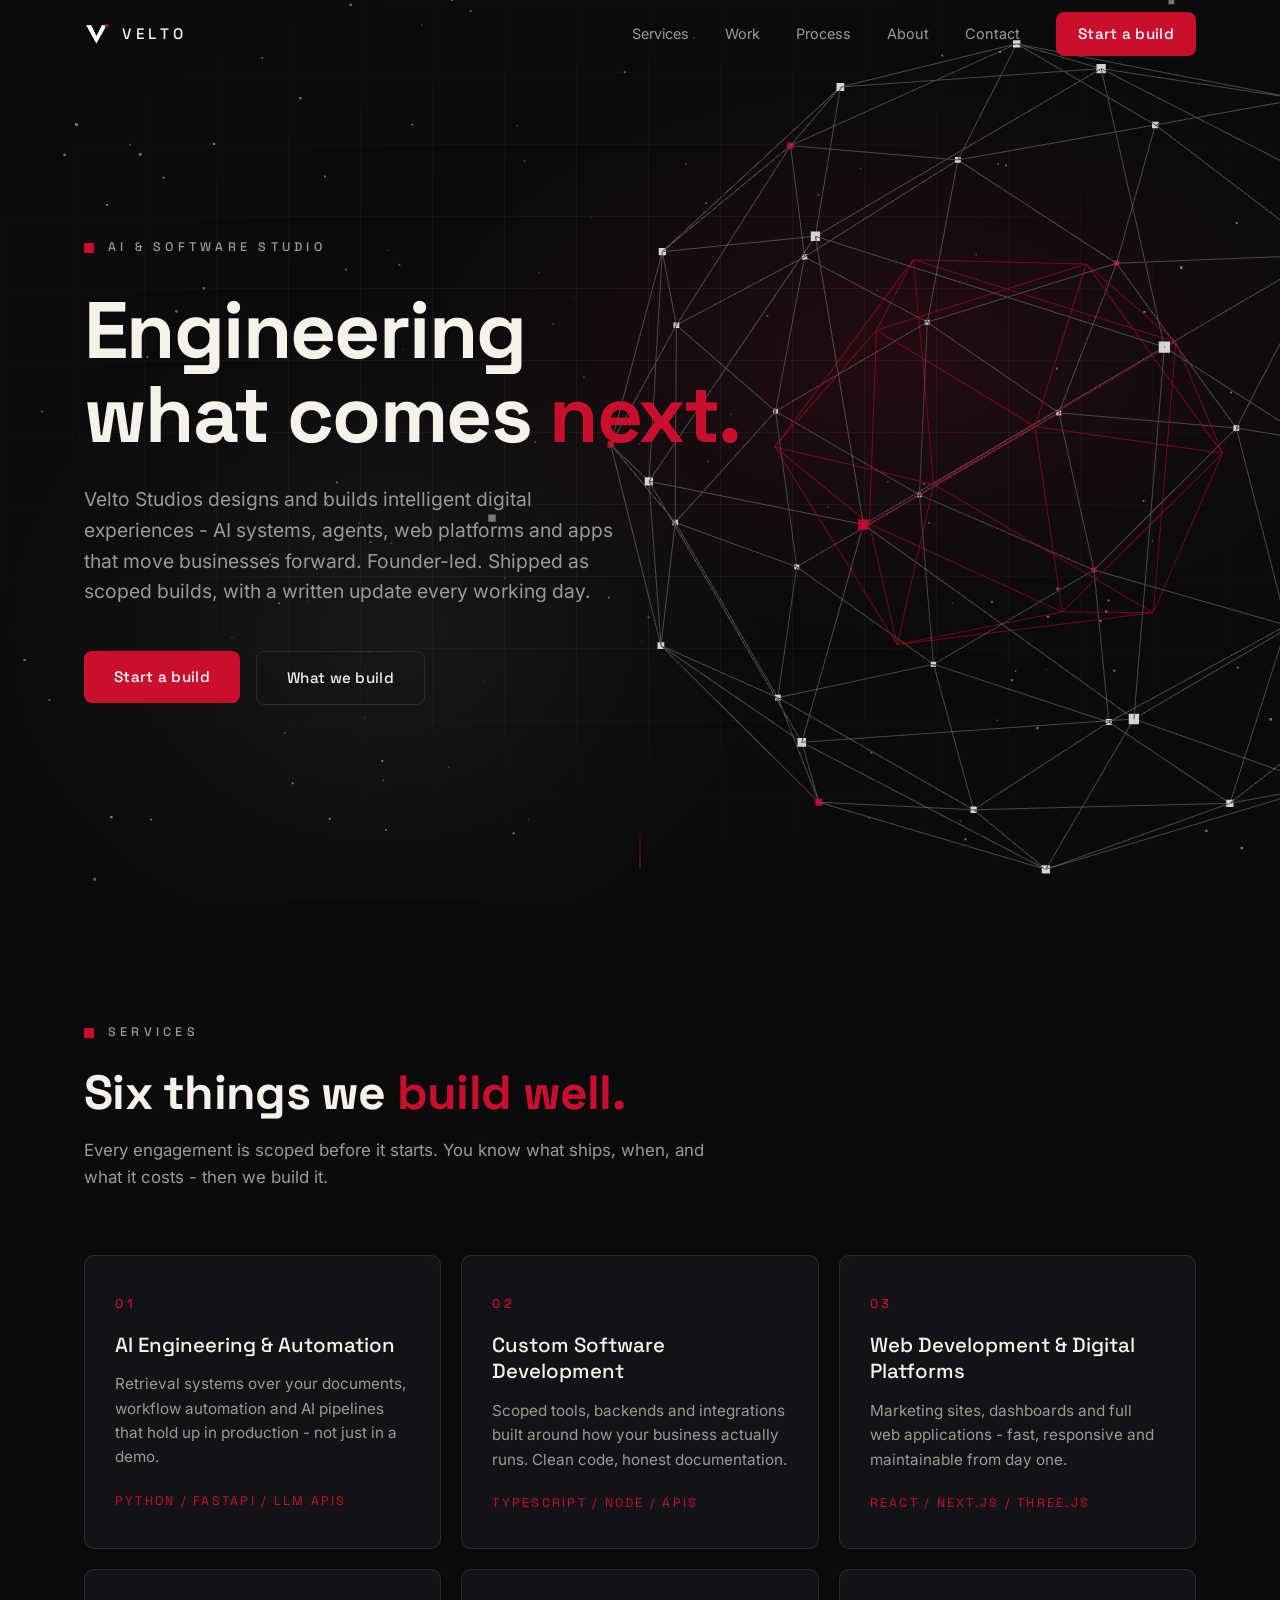
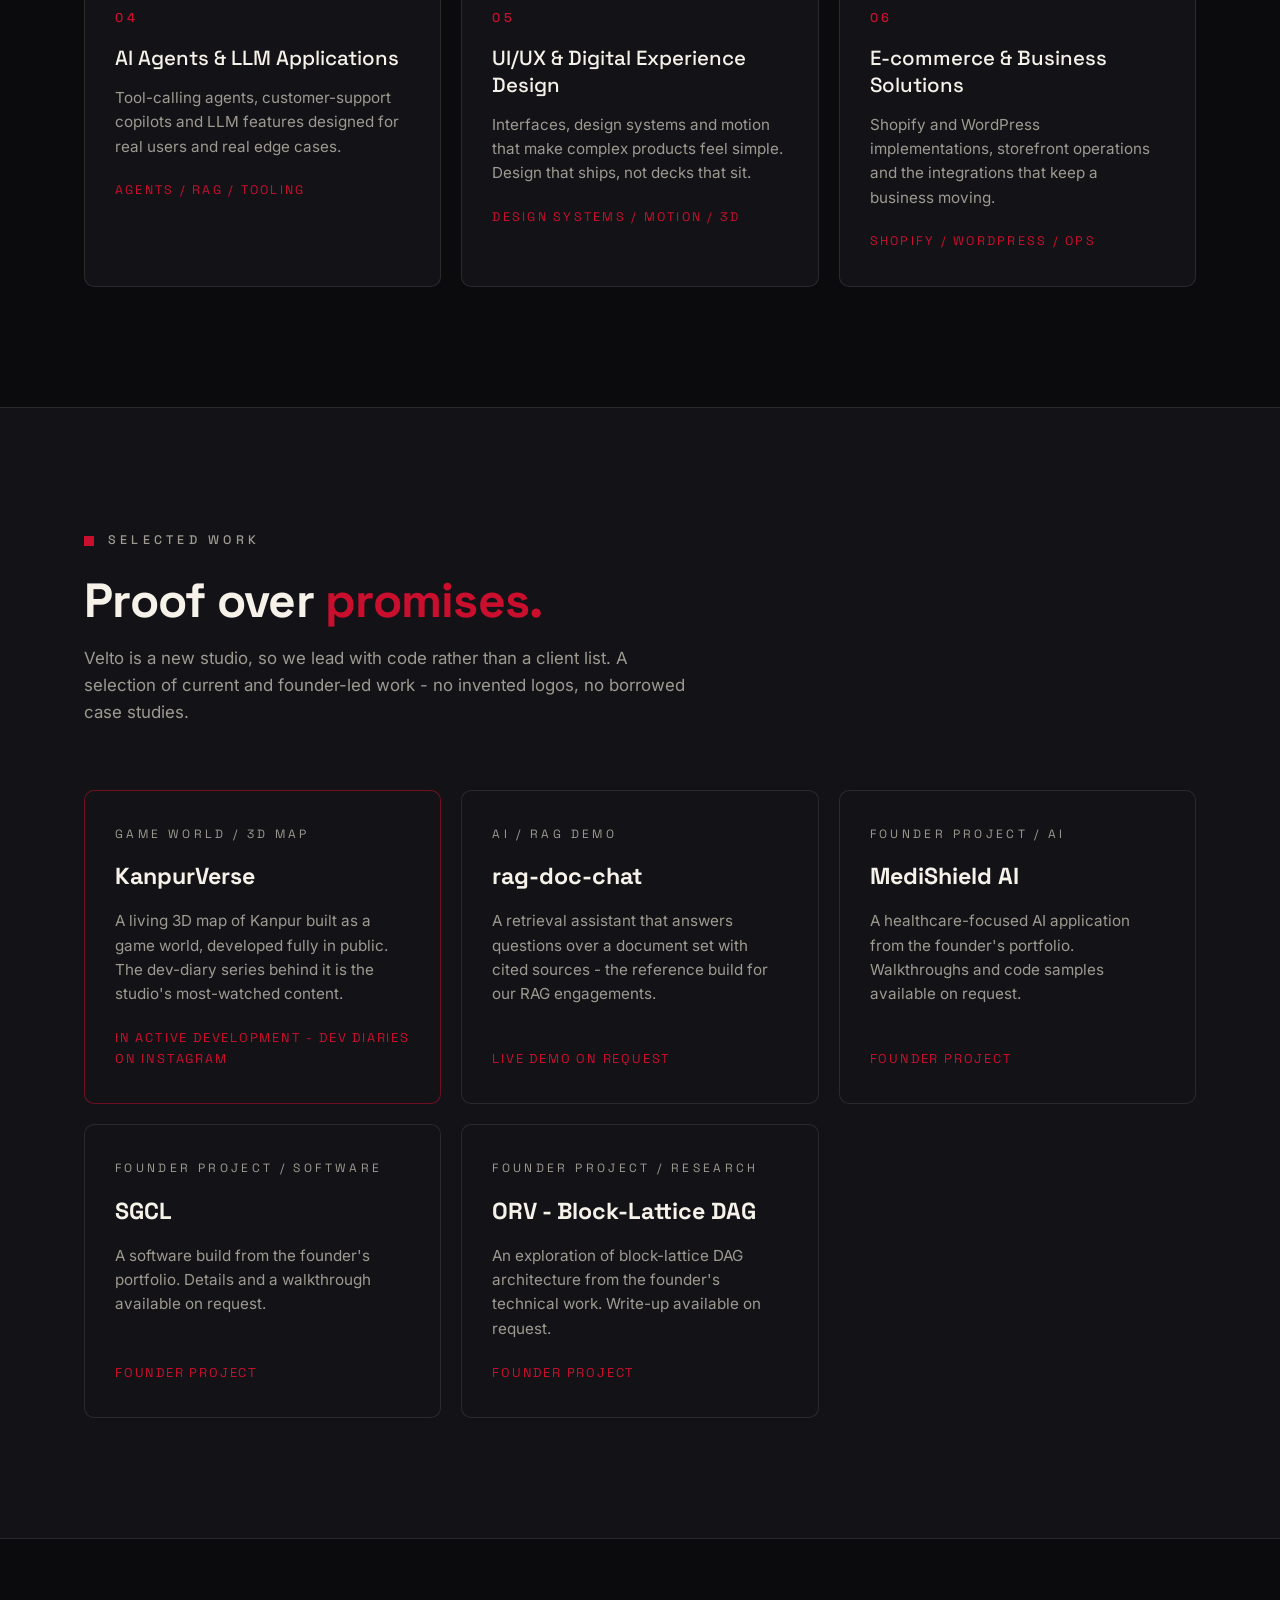
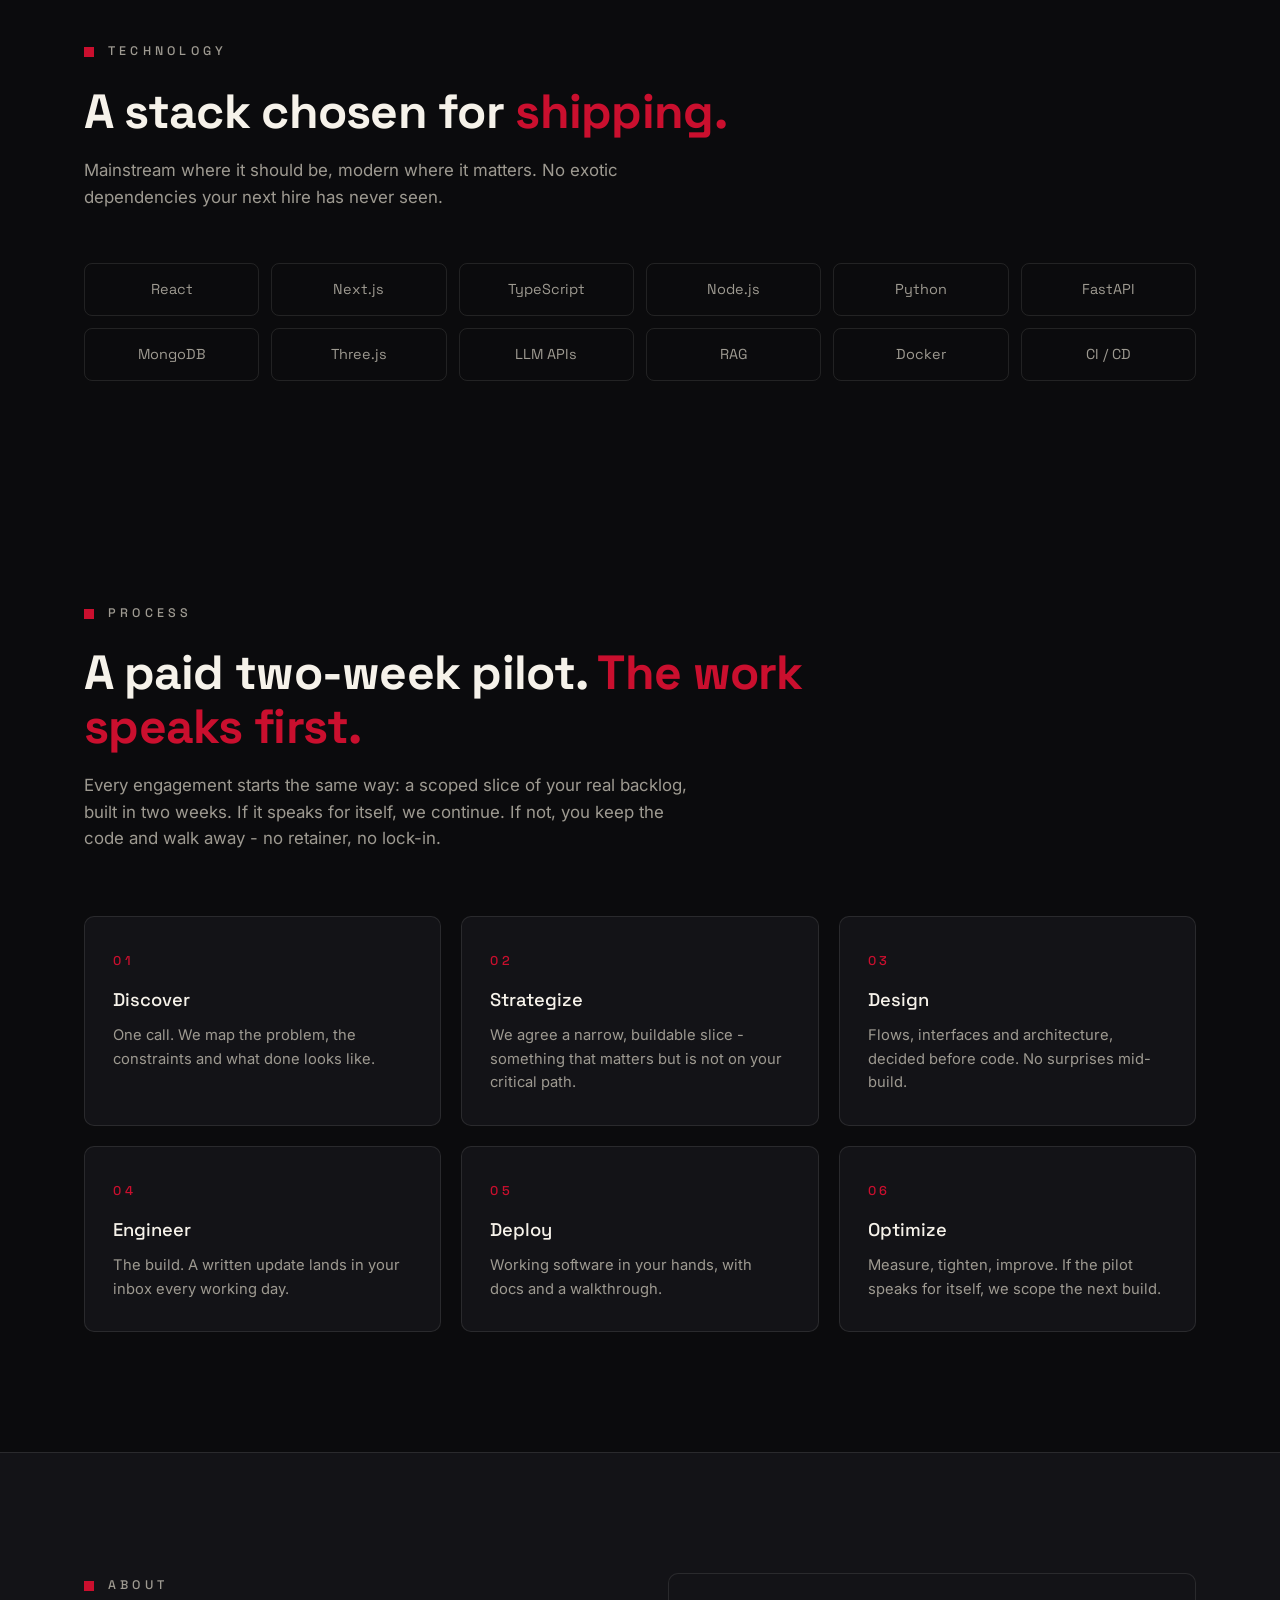
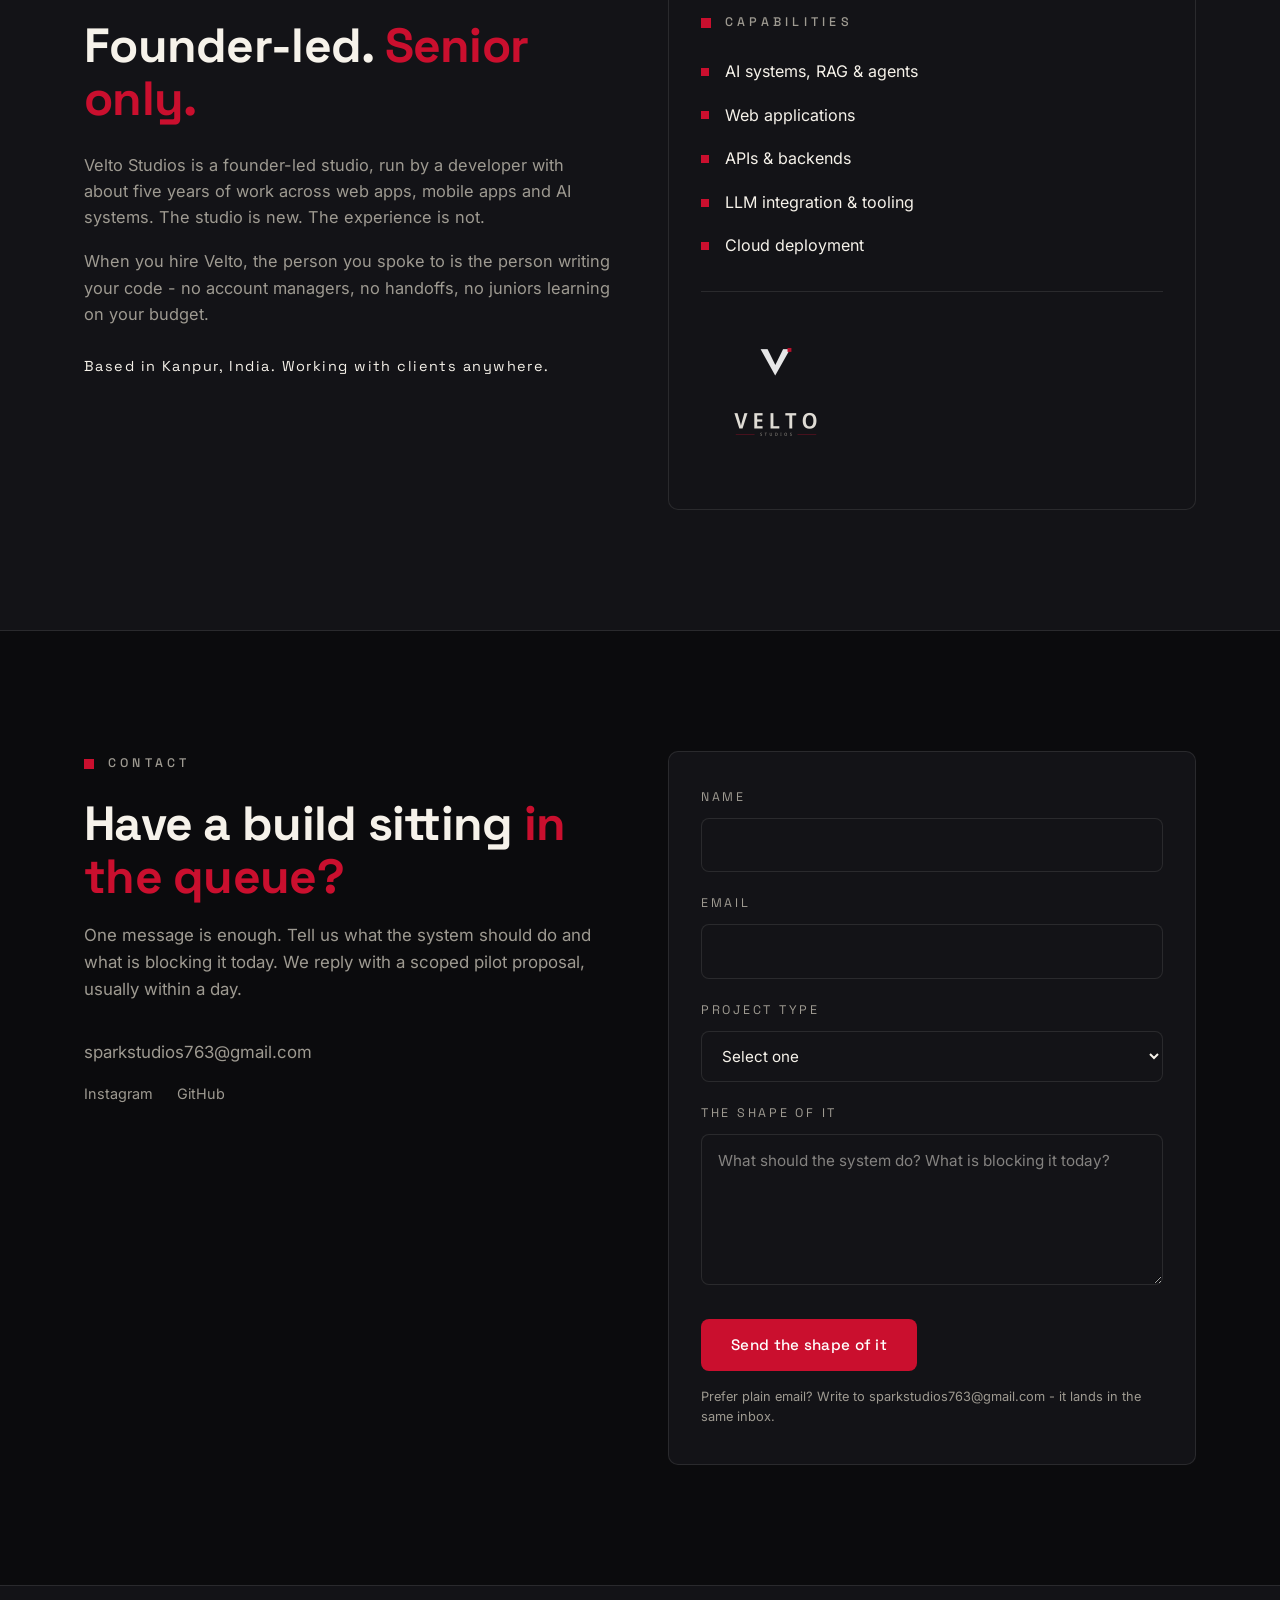
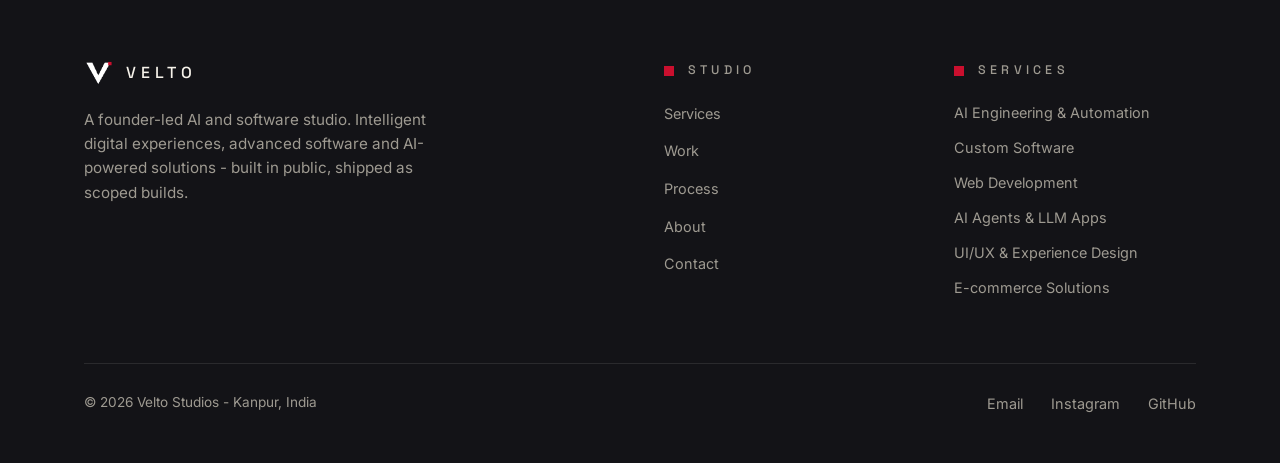
==== commit 5485e959: "Velto Studios brand transformation: full site rebuild (Next.js static export, ink/white/signal-red s" ====
--- a/index.html
+++ b/index.html
@@ -1 +1 @@
-<!DOCTYPE html><!--tj46Dg0WlQjJIlqvjqL_y--><html lang="en" class="__variable_09186b __variable_7044c7"><head><meta charSet="utf-8"/><meta name="viewport" content="width=device-width, initial-scale=1"/><link rel="preload" href="/_next/static/media/4124e330989ad7db-s.p.ttf" as="font" crossorigin="" type="font/ttf"/><link rel="preload" href="/_next/static/media/74b8e81ce7c73236-s.p.ttf" as="font" crossorigin="" type="font/ttf"/><link rel="preload" href="/_next/static/media/a0ec02eedcf69112-s.p.ttf" as="font" crossorigin="" type="font/ttf"/><link rel="preload" href="/_next/static/media/a5b19698539b0889-s.p.ttf" as="font" crossorigin="" type="font/ttf"/><link rel="preload" href="/_next/static/media/ac432c104f6dcd6d-s.p.ttf" as="font" crossorigin="" type="font/ttf"/><link rel="preload" href="/_next/static/media/c4b799ee535f7491-s.p.ttf" as="font" crossorigin="" type="font/ttf"/><link rel="preload" as="image" href="/assets/velto-mark-white-96.png"/><link rel="preload" as="image" href="/assets/velto-lockup-vertical-transparent-ivory.png"/><link rel="stylesheet" href="/_next/static/css/610e1ef727143d39.css" data-precedence="next"/><link rel="preload" as="script" fetchPriority="low" href="/_next/static/chunks/webpack-ac8d8ae8af178da9.js"/><script src="/_next/static/chunks/4bd1b696-c023c6e3521b1417.js" async=""></script><script src="/_next/static/chunks/255-15b9cc804e0d9c7d.js" async=""></script><script src="/_next/static/chunks/main-app-c8f17f70833b1790.js" async=""></script><script src="/_next/static/chunks/290-5ea8fa2a1ce27a06.js" async=""></script><script src="/_next/static/chunks/app/page-99afd7ac527229ec.js" async=""></script><meta name="next-size-adjust" content=""/><title>Velto Studios - AI Systems &amp; Software Development</title><meta name="description" content="Velto Studios is a founder-led AI and software studio. We design and build intelligent digital experiences - AI systems, agents, web platforms and apps - delivered as scoped builds with a written update every working day."/><link rel="manifest" href="/site.webmanifest"/><meta name="keywords" content="Velto Studios,AI engineering,software development,RAG systems,AI agents,web development,Next.js,founder-led studio"/><meta property="og:title" content="Velto Studios - AI Systems &amp; Software Development"/><meta property="og:description" content="A founder-led AI and software studio. Intelligent digital experiences, advanced software and AI-powered solutions that move businesses forward."/><meta property="og:url" content="https://velto-studios.github.io"/><meta property="og:site_name" content="Velto Studios"/><meta property="og:image" content="https://velto-studios.github.io/og-image.png"/><meta property="og:image:width" content="1200"/><meta property="og:image:height" content="630"/><meta property="og:image:alt" content="Velto Studios"/><meta property="og:type" content="website"/><meta name="twitter:card" content="summary_large_image"/><meta name="twitter:title" content="Velto Studios - AI Systems &amp; Software Development"/><meta name="twitter:description" content="A founder-led AI and software studio. Intelligent digital experiences, advanced software and AI-powered solutions that move businesses forward."/><meta name="twitter:image" content="https://velto-studios.github.io/og-image.png"/><link rel="icon" href="/favicon-16.png" sizes="16x16" type="image/png"/><link rel="icon" href="/favicon-32.png" sizes="32x32" type="image/png"/><link rel="apple-touch-icon" href="/apple-touch-icon.png" sizes="180x180"/><script src="/_next/static/chunks/polyfills-42372ed130431b0a.js" noModule=""></script></head><body><div hidden=""><!--$--><!--/$--></div><script type="application/ld+json">{"@context":"https://schema.org","@type":"Organization","name":"Velto Studios","url":"https://velto-studios.github.io","logo":"https://velto-studios.github.io/icon-512.png","description":"Founder-led AI and software studio building AI systems, web platforms and apps as scoped contract builds.","address":{"@type":"PostalAddress","addressLocality":"Kanpur","addressCountry":"IN"},"sameAs":["https://www.instagram.com/velto_studios","https://github.com/velto-studios"]}</script><main id="top"><nav class="fixed top-0 left-0 right-0 z-50 transition-colors duration-300" aria-label="Primary" style="background:transparent;backdrop-filter:none;-webkit-backdrop-filter:none;border-bottom:1px solid transparent;opacity:0;transform:translateY(-64px)"><div class="wrap flex items-center justify-between" style="height:68px"><a href="#top" class="flex items-center gap-3" aria-label="Velto Studios - home"><img src="/assets/velto-mark-white-96.png" alt="" width="26" height="26"/><span class="font-display" style="font-weight:500;letter-spacing:0.3em;font-size:0.95rem">VELTO</span></a><div class="hidden md:flex items-center gap-9"><a href="#services" class="nav-link">Services</a><a href="#work" class="nav-link">Work</a><a href="#process" class="nav-link">Process</a><a href="#about" class="nav-link">About</a><a href="#contact" class="nav-link">Contact</a><a href="#contact" class="btn btn-primary" style="padding:10px 22px">Start a build</a></div><button class="md:hidden flex flex-col justify-center gap-1.5 p-2" aria-label="Open menu" aria-expanded="false"><span class="block h-px w-6 bg-[var(--ivory)] transition-transform duration-300" style="transform:none"></span><span class="block h-px w-6 bg-[var(--ivory)] transition-transform duration-300" style="transform:none"></span></button></div></nav><header class="relative flex items-center" style="min-height:100svh;overflow:hidden"><div class="hero-fallback" aria-hidden="true"></div><div class="hero-grid-lines" aria-hidden="true"></div><div class="wrap relative z-10 w-full" style="padding-top:140px;padding-bottom:100px"><p class="kicker" style="opacity:0;transform:translateY(16px)">AI &amp; Software Studio</p><h1 style="font-size:clamp(2.7rem, 6.4vw, 5rem);line-height:1.05;font-weight:700;letter-spacing:-0.02em;max-width:780px;margin-top:28px;opacity:0;transform:translateY(28px)">Engineering<br/>what comes <span style="color:var(--signal)">next.</span></h1><p style="margin-top:28px;font-size:clamp(1.02rem, 1.6vw, 1.2rem);color:var(--ivory-dim);max-width:560px;font-weight:300;opacity:0;transform:translateY(24px)">Velto Studios designs and builds intelligent digital experiences - AI systems, agents, web platforms and apps that move businesses forward. Founder-led. Shipped as scoped builds, with a written update every working day.</p><div class="flex flex-wrap gap-4" style="margin-top:44px;opacity:0;transform:translateY(20px)"><div style="display:inline-block;transform:none"><a href="#contact" class="btn btn-primary">Start a build</a></div><div style="display:inline-block;transform:none"><a href="#services" class="btn btn-ghost">What we build</a></div></div></div><a href="#services" class="absolute left-1/2 bottom-8 z-10 hidden md:block" aria-label="Scroll to services" style="transform:translateX(-50%);opacity:0"><span class="block h-10 w-px mx-auto" style="background:linear-gradient(to bottom, transparent, var(--signal))"></span></a></header><section id="services" class="section" aria-label="Services"><div class="wrap"><div style="opacity:0;transform:translateY(32px)"><p class="kicker">Services</p><h2 style="font-size:clamp(1.9rem, 4vw, 3rem);line-height:1.12;font-weight:700;letter-spacing:-0.015em;margin-top:20px;max-width:720px">Six things we <span style="color:var(--signal)">build well.</span></h2><p style="margin-top:18px;color:var(--ivory-dim);max-width:620px;font-size:1.05rem">Every engagement is scoped before it starts. You know what ships, when, and what it costs - then we build it.</p></div><div class="grid gap-5" style="margin-top:64px;grid-template-columns:repeat(auto-fit, minmax(320px, 1fr))"><div style="opacity:0;transform:translateY(32px)"><article class="card h-full" style="padding:34px 30px"><span class="step-num">01</span><h3 style="font-size:1.28rem;font-weight:500;margin-top:16px;line-height:1.3">AI Engineering &amp; Automation</h3><p style="margin-top:14px;color:var(--ivory-dim);font-size:0.95rem">Retrieval systems over your documents, workflow automation and AI pipelines that hold up in production - not just in a demo.</p><p class="font-display" style="margin-top:22px;font-size:0.78rem;letter-spacing:0.18em;color:var(--signal);text-transform:uppercase">Python / FastAPI / LLM APIs</p></article></div><div style="opacity:0;transform:translateY(32px)"><article class="card h-full" style="padding:34px 30px"><span class="step-num">02</span><h3 style="font-size:1.28rem;font-weight:500;margin-top:16px;line-height:1.3">Custom Software Development</h3><p style="margin-top:14px;color:var(--ivory-dim);font-size:0.95rem">Scoped tools, backends and integrations built around how your business actually runs. Clean code, honest documentation.</p><p class="font-display" style="margin-top:22px;font-size:0.78rem;letter-spacing:0.18em;color:var(--signal);text-transform:uppercase">TypeScript / Node / APIs</p></article></div><div style="opacity:0;transform:translateY(32px)"><article class="card h-full" style="padding:34px 30px"><span class="step-num">03</span><h3 style="font-size:1.28rem;font-weight:500;margin-top:16px;line-height:1.3">Web Development &amp; Digital Platforms</h3><p style="margin-top:14px;color:var(--ivory-dim);font-size:0.95rem">Marketing sites, dashboards and full web applications - fast, responsive and maintainable from day one.</p><p class="font-display" style="margin-top:22px;font-size:0.78rem;letter-spacing:0.18em;color:var(--signal);text-transform:uppercase">React / Next.js / Three.js</p></article></div><div style="opacity:0;transform:translateY(32px)"><article class="card h-full" style="padding:34px 30px"><span class="step-num">04</span><h3 style="font-size:1.28rem;font-weight:500;margin-top:16px;line-height:1.3">AI Agents &amp; LLM Applications</h3><p style="margin-top:14px;color:var(--ivory-dim);font-size:0.95rem">Tool-calling agents, customer-support copilots and LLM features designed for real users and real edge cases.</p><p class="font-display" style="margin-top:22px;font-size:0.78rem;letter-spacing:0.18em;color:var(--signal);text-transform:uppercase">Agents / RAG / Tooling</p></article></div><div style="opacity:0;transform:translateY(32px)"><article class="card h-full" style="padding:34px 30px"><span class="step-num">05</span><h3 style="font-size:1.28rem;font-weight:500;margin-top:16px;line-height:1.3">UI/UX &amp; Digital Experience Design</h3><p style="margin-top:14px;color:var(--ivory-dim);font-size:0.95rem">Interfaces, design systems and motion that make complex products feel simple. Design that ships, not decks that sit.</p><p class="font-display" style="margin-top:22px;font-size:0.78rem;letter-spacing:0.18em;color:var(--signal);text-transform:uppercase">Design systems / Motion / 3D</p></article></div><div style="opacity:0;transform:translateY(32px)"><article class="card h-full" style="padding:34px 30px"><span class="step-num">06</span><h3 style="font-size:1.28rem;font-weight:500;margin-top:16px;line-height:1.3">E-commerce &amp; Business Solutions</h3><p style="margin-top:14px;color:var(--ivory-dim);font-size:0.95rem">Shopify and WordPress implementations, storefront operations and the integrations that keep a business moving.</p><p class="font-display" style="margin-top:22px;font-size:0.78rem;letter-spacing:0.18em;color:var(--signal);text-transform:uppercase">Shopify / WordPress / Ops</p></article></div></div></div></section><section id="work" class="section" aria-label="Selected work" style="background:var(--ink-2);border-top:1px solid var(--line);border-bottom:1px solid var(--line)"><div class="wrap"><div style="opacity:0;transform:translateY(32px)"><p class="kicker">Selected Work</p><h2 style="font-size:clamp(1.9rem, 4vw, 3rem);line-height:1.12;font-weight:700;letter-spacing:-0.015em;margin-top:20px;max-width:720px">Proof over <span style="color:var(--signal)">promises.</span></h2><p style="margin-top:18px;color:var(--ivory-dim);max-width:620px;font-size:1.05rem">Velto is a new studio, so we lead with code rather than a client list. A selection of current and founder-led work - no invented logos, no borrowed case studies.</p></div><div class="grid gap-5" style="margin-top:64px;grid-template-columns:repeat(auto-fit, minmax(320px, 1fr))"><div style="opacity:0;transform:translateY(32px)"><article class="card h-full flex flex-col" style="padding:34px 30px;border-color:rgba(202,15,46,0.5)"><p class="font-display" style="font-size:0.75rem;letter-spacing:0.28em;text-transform:uppercase;color:var(--ivory-dim)">Game world / 3D map</p><h3 style="font-size:1.45rem;font-weight:700;margin-top:14px">KanpurVerse</h3><p style="margin-top:14px;color:var(--ivory-dim);font-size:0.95rem;flex-grow:1">A living 3D map of Kanpur built as a game world, developed fully in public. The dev-diary series behind it is the studio&#x27;s most-watched content.</p><p class="font-display" style="margin-top:22px;font-size:0.8rem;letter-spacing:0.14em;color:var(--signal);text-transform:uppercase">In active development - dev diaries on Instagram</p></article></div><div style="opacity:0;transform:translateY(32px)"><article class="card h-full flex flex-col" style="padding:34px 30px"><p class="font-display" style="font-size:0.75rem;letter-spacing:0.28em;text-transform:uppercase;color:var(--ivory-dim)">AI / RAG demo</p><h3 style="font-size:1.45rem;font-weight:700;margin-top:14px">rag-doc-chat</h3><p style="margin-top:14px;color:var(--ivory-dim);font-size:0.95rem;flex-grow:1">A retrieval assistant that answers questions over a document set with cited sources - the reference build for our RAG engagements.</p><p class="font-display" style="margin-top:22px;font-size:0.8rem;letter-spacing:0.14em;color:var(--signal);text-transform:uppercase">Live demo on request</p></article></div><div style="opacity:0;transform:translateY(32px)"><article class="card h-full flex flex-col" style="padding:34px 30px"><p class="font-display" style="font-size:0.75rem;letter-spacing:0.28em;text-transform:uppercase;color:var(--ivory-dim)">Founder project / AI</p><h3 style="font-size:1.45rem;font-weight:700;margin-top:14px">MediShield AI</h3><p style="margin-top:14px;color:var(--ivory-dim);font-size:0.95rem;flex-grow:1">A healthcare-focused AI application from the founder&#x27;s portfolio. Walkthroughs and code samples available on request.</p><p class="font-display" style="margin-top:22px;font-size:0.8rem;letter-spacing:0.14em;color:var(--signal);text-transform:uppercase">Founder project</p></article></div><div style="opacity:0;transform:translateY(32px)"><article class="card h-full flex flex-col" style="padding:34px 30px"><p class="font-display" style="font-size:0.75rem;letter-spacing:0.28em;text-transform:uppercase;color:var(--ivory-dim)">Founder project / Software</p><h3 style="font-size:1.45rem;font-weight:700;margin-top:14px">SGCL</h3><p style="margin-top:14px;color:var(--ivory-dim);font-size:0.95rem;flex-grow:1">A software build from the founder&#x27;s portfolio. Details and a walkthrough available on request.</p><p class="font-display" style="margin-top:22px;font-size:0.8rem;letter-spacing:0.14em;color:var(--signal);text-transform:uppercase">Founder project</p></article></div><div style="opacity:0;transform:translateY(32px)"><article class="card h-full flex flex-col" style="padding:34px 30px"><p class="font-display" style="font-size:0.75rem;letter-spacing:0.28em;text-transform:uppercase;color:var(--ivory-dim)">Founder project / Research</p><h3 style="font-size:1.45rem;font-weight:700;margin-top:14px">ORV - Block-Lattice DAG</h3><p style="margin-top:14px;color:var(--ivory-dim);font-size:0.95rem;flex-grow:1">An exploration of block-lattice DAG architecture from the founder&#x27;s technical work. Write-up available on request.</p><p class="font-display" style="margin-top:22px;font-size:0.8rem;letter-spacing:0.14em;color:var(--signal);text-transform:uppercase">Founder project</p></article></div></div></div></section><section class="section" aria-label="Technology" style="padding-top:100px;padding-bottom:100px"><div class="wrap"><div style="opacity:0;transform:translateY(32px)"><p class="kicker">Technology</p><h2 style="font-size:clamp(1.9rem, 4vw, 3rem);line-height:1.12;font-weight:700;letter-spacing:-0.015em;margin-top:20px;max-width:720px">A stack chosen for <span style="color:var(--signal)">shipping.</span></h2><p style="margin-top:18px;color:var(--ivory-dim);max-width:620px;font-size:1.05rem">Mainstream where it should be, modern where it matters. No exotic dependencies your next hire has never seen.</p></div><div style="opacity:0;transform:translateY(32px)"><div class="grid gap-3" style="margin-top:52px;grid-template-columns:repeat(auto-fit, minmax(150px, 1fr))"><div class="tech-chip text-center">React</div><div class="tech-chip text-center">Next.js</div><div class="tech-chip text-center">TypeScript</div><div class="tech-chip text-center">Node.js</div><div class="tech-chip text-center">Python</div><div class="tech-chip text-center">FastAPI</div><div class="tech-chip text-center">MongoDB</div><div class="tech-chip text-center">Three.js</div><div class="tech-chip text-center">LLM APIs</div><div class="tech-chip text-center">RAG</div><div class="tech-chip text-center">Docker</div><div class="tech-chip text-center">CI / CD</div></div></div></div></section><section id="process" class="section" aria-label="Process"><div class="wrap"><div style="opacity:0;transform:translateY(32px)"><p class="kicker">Process</p><h2 style="font-size:clamp(1.9rem, 4vw, 3rem);line-height:1.12;font-weight:700;letter-spacing:-0.015em;margin-top:20px;max-width:720px">A paid two-week pilot. <span style="color:var(--signal)">The work speaks first.</span></h2><p style="margin-top:18px;color:var(--ivory-dim);max-width:620px;font-size:1.05rem">Every engagement starts the same way: a scoped slice of your real backlog, built in two weeks. If it speaks for itself, we continue. If not, you keep the code and walk away - no retainer, no lock-in.</p></div><div class="grid gap-5" style="margin-top:64px;grid-template-columns:repeat(auto-fit, minmax(300px, 1fr))"><div style="opacity:0;transform:translateY(32px)"><div class="card h-full" style="padding:30px 28px"><span class="step-num">01</span><h3 style="font-size:1.15rem;font-weight:500;margin-top:12px">Discover</h3><p style="margin-top:10px;color:var(--ivory-dim);font-size:0.92rem">One call. We map the problem, the constraints and what done looks like.</p></div></div><div style="opacity:0;transform:translateY(32px)"><div class="card h-full" style="padding:30px 28px"><span class="step-num">02</span><h3 style="font-size:1.15rem;font-weight:500;margin-top:12px">Strategize</h3><p style="margin-top:10px;color:var(--ivory-dim);font-size:0.92rem">We agree a narrow, buildable slice - something that matters but is not on your critical path.</p></div></div><div style="opacity:0;transform:translateY(32px)"><div class="card h-full" style="padding:30px 28px"><span class="step-num">03</span><h3 style="font-size:1.15rem;font-weight:500;margin-top:12px">Design</h3><p style="margin-top:10px;color:var(--ivory-dim);font-size:0.92rem">Flows, interfaces and architecture, decided before code. No surprises mid-build.</p></div></div><div style="opacity:0;transform:translateY(32px)"><div class="card h-full" style="padding:30px 28px"><span class="step-num">04</span><h3 style="font-size:1.15rem;font-weight:500;margin-top:12px">Engineer</h3><p style="margin-top:10px;color:var(--ivory-dim);font-size:0.92rem">The build. A written update lands in your inbox every working day.</p></div></div><div style="opacity:0;transform:translateY(32px)"><div class="card h-full" style="padding:30px 28px"><span class="step-num">05</span><h3 style="font-size:1.15rem;font-weight:500;margin-top:12px">Deploy</h3><p style="margin-top:10px;color:var(--ivory-dim);font-size:0.92rem">Working software in your hands, with docs and a walkthrough.</p></div></div><div style="opacity:0;transform:translateY(32px)"><div class="card h-full" style="padding:30px 28px"><span class="step-num">06</span><h3 style="font-size:1.15rem;font-weight:500;margin-top:12px">Optimize</h3><p style="margin-top:10px;color:var(--ivory-dim);font-size:0.92rem">Measure, tighten, improve. If the pilot speaks for itself, we scope the next build.</p></div></div></div></div></section><section id="about" class="section" aria-label="About Velto Studios" style="background:var(--ink-2);border-top:1px solid var(--line);border-bottom:1px solid var(--line)"><div class="wrap grid gap-14 md:grid-cols-2 items-start"><div><div style="opacity:0;transform:translateY(32px)"><p class="kicker">About</p><h2 style="font-size:clamp(1.9rem, 4vw, 3rem);line-height:1.12;font-weight:700;letter-spacing:-0.015em;margin-top:20px;max-width:720px">Founder-led. <span style="color:var(--signal)">Senior only.</span></h2></div><div style="opacity:0;transform:translateY(32px)"><p style="margin-top:26px;color:var(--ivory-dim);font-size:1.02rem">Velto Studios LLP is a founder-led studio, run by a developer with about five years of work across web apps, mobile apps and AI systems. The studio is new. The experience is not.</p><p style="margin-top:18px;color:var(--ivory-dim);font-size:1.02rem">When you hire Velto, the person you spoke to is the person writing your code - no account managers, no handoffs, no juniors learning on your budget.</p><p class="font-display" style="margin-top:28px;font-size:0.9rem;letter-spacing:0.1em;color:var(--ivory)">Based in Kanpur, India. Working with clients anywhere.</p></div></div><div style="opacity:0;transform:translateY(32px)"><div class="card" style="padding:36px 32px"><p class="kicker" style="margin-bottom:26px">Capabilities</p><ul class="flex flex-col" style="gap:18px"><li class="flex items-center gap-4"><span style="width:8px;height:8px;background:var(--signal);flex:none"></span><span style="font-size:1rem">AI systems, RAG &amp; agents</span></li><li class="flex items-center gap-4"><span style="width:8px;height:8px;background:var(--signal);flex:none"></span><span style="font-size:1rem">Web applications</span></li><li class="flex items-center gap-4"><span style="width:8px;height:8px;background:var(--signal);flex:none"></span><span style="font-size:1rem">APIs &amp; backends</span></li><li class="flex items-center gap-4"><span style="width:8px;height:8px;background:var(--signal);flex:none"></span><span style="font-size:1rem">LLM integration &amp; tooling</span></li><li class="flex items-center gap-4"><span style="width:8px;height:8px;background:var(--signal);flex:none"></span><span style="font-size:1rem">Cloud deployment</span></li></ul><div style="margin-top:32px;padding-top:26px;border-top:1px solid var(--line)"><img src="/assets/velto-lockup-vertical-transparent-ivory.png" alt="Velto Studios" width="150" height="155" style="opacity:0.9"/></div></div></div></div></section><section id="contact" class="section" aria-label="Contact"><div class="wrap grid gap-14 md:grid-cols-2 items-start"><div><div style="opacity:0;transform:translateY(32px)"><p class="kicker">Contact</p><h2 style="font-size:clamp(1.9rem, 4vw, 3rem);line-height:1.12;font-weight:700;letter-spacing:-0.015em;margin-top:20px;max-width:720px">Have a build sitting <span style="color:var(--signal)">in the queue?</span></h2><p style="margin-top:18px;color:var(--ivory-dim);max-width:620px;font-size:1.05rem">One message is enough. Tell us what the system should do and what is blocking it today. We reply with a scoped pilot proposal, usually within a day.</p></div><div style="opacity:0;transform:translateY(32px)"><div style="margin-top:36px" class="flex flex-col gap-4"><a class="foot-link" href="mailto:sparkstudios763@gmail.com" style="font-size:1.05rem">sparkstudios763@gmail.com</a><div class="flex gap-6"><a class="foot-link" href="https://www.instagram.com/velto_studios" target="_blank" rel="noopener noreferrer">Instagram</a><a class="foot-link" href="https://github.com/velto-studios" target="_blank" rel="noopener noreferrer">GitHub</a></div></div></div></div><div style="opacity:0;transform:translateY(32px)"><form class="card" style="padding:36px 32px" noValidate="" action="https://formsubmit.co/sparkstudios763@gmail.com" method="POST"><input type="hidden" name="_subject" value="Build inquiry - Velto Studios website"/><input type="hidden" name="_captcha" value="false"/><input type="hidden" name="_template" value="table"/><input type="hidden" name="_next" value="https://velto-studios.github.io/?sent=1#contact"/><div class="field" style="margin-bottom:22px"><label for="name">Name</label><input id="name" type="text" autoComplete="name" name="name"/></div><div class="field" style="margin-bottom:22px"><label for="email">Email</label><input id="email" type="email" autoComplete="email" name="email"/></div><div class="field" style="margin-bottom:22px"><label for="projectType">Project type</label><select id="projectType" name="projectType"><option value="" disabled="" selected="">Select one</option><option value="AI system / RAG">AI system / RAG</option><option value="AI agent / LLM feature">AI agent / LLM feature</option><option value="Web application">Web application</option><option value="Website / digital platform">Website / digital platform</option><option value="UI/UX &amp; experience design">UI/UX &amp; experience design</option><option value="E-commerce / business solution">E-commerce / business solution</option><option value="Something else">Something else</option></select></div><div class="field" style="margin-bottom:26px"><label for="message">The shape of it</label><textarea id="message" name="message" rows="5" placeholder="What should the system do? What is blocking it today?"></textarea></div><div style="display:inline-block;transform:none"><button type="submit" class="btn btn-primary w-full">Send the shape of it</button></div><p style="margin-top:16px;color:var(--ivory-dim);font-size:0.8rem">Prefer plain email? Write to <!-- -->sparkstudios763@gmail.com<!-- --> - it lands in the same inbox.</p></form></div></div></section><footer style="border-top:1px solid var(--line);background:var(--ink-2)"><div class="wrap" style="padding-top:72px;padding-bottom:48px"><div class="grid gap-12 md:grid-cols-4"><div class="md:col-span-2"><a href="#top" class="flex items-center gap-3" aria-label="Velto Studios - back to top"><img src="/assets/velto-mark-white-96.png" alt="" width="30" height="30"/><span class="font-display" style="font-weight:500;letter-spacing:0.3em">VELTO</span></a><p style="margin-top:20px;color:var(--ivory-dim);max-width:380px;font-size:0.95rem">A founder-led AI and software studio. Intelligent digital experiences, advanced software and AI-powered solutions - built in public, shipped as scoped builds.</p></div><nav aria-label="Footer"><p class="kicker" style="margin-bottom:20px">Studio</p><ul class="flex flex-col gap-3"><li><a class="foot-link" href="#services">Services</a></li><li><a class="foot-link" href="#work">Work</a></li><li><a class="foot-link" href="#process">Process</a></li><li><a class="foot-link" href="#about">About</a></li><li><a class="foot-link" href="#contact">Contact</a></li></ul></nav><div><p class="kicker" style="margin-bottom:20px">Services</p><ul class="flex flex-col gap-3"><li class="foot-link" style="cursor:default">AI Engineering &amp; Automation</li><li class="foot-link" style="cursor:default">Custom Software</li><li class="foot-link" style="cursor:default">Web Development</li><li class="foot-link" style="cursor:default">AI Agents &amp; LLM Apps</li><li class="foot-link" style="cursor:default">UI/UX &amp; Experience Design</li><li class="foot-link" style="cursor:default">E-commerce Solutions</li></ul></div></div><div class="flex flex-col md:flex-row justify-between gap-6" style="margin-top:64px;padding-top:28px;border-top:1px solid var(--line)"><p style="color:var(--ivory-dim);font-size:0.85rem">© 2026 Velto Studios LLP - Kanpur, India</p><div class="flex gap-7"><a class="foot-link" href="mailto:sparkstudios763@gmail.com">Email</a><a class="foot-link" href="https://www.instagram.com/velto_studios" target="_blank" rel="noopener noreferrer">Instagram</a><a class="foot-link" href="https://github.com/velto-studios" target="_blank" rel="noopener noreferrer">GitHub</a></div></div></div></footer></main><!--$--><!--/$--><script src="/_next/static/chunks/webpack-ac8d8ae8af178da9.js" id="_R_" async=""></script><script>(self.__next_f=self.__next_f||[]).push([0])</script><script>self.__next_f.push([1,"1:\"$Sreact.fragment\"\n2:I[9766,[],\"\"]\n3:I[8924,[],\"\"]\n4:I[3464,[\"290\",\"static/chunks/290-5ea8fa2a1ce27a06.js\",\"974\",\"static/chunks/app/page-99afd7ac527229ec.js\"],\"default\"]\n5:I[1602,[\"290\",\"static/chunks/290-5ea8fa2a1ce27a06.js\",\"974\",\"static/chunks/app/page-99afd7ac527229ec.js\"],\"default\"]\n6:I[773,[\"290\",\"static/chunks/290-5ea8fa2a1ce27a06.js\",\"974\",\"static/chunks/app/page-99afd7ac527229ec.js\"],\"default\"]\n14:I[7150,[],\"\"]\n:HL[\"/_next/static/media/4124e330989ad7db-s.p.ttf\",\"font\",{\"crossOrigin\":\"\",\"type\":\"font/ttf\"}]\n:HL[\"/_next/static/media/74b8e81ce7c73236-s.p.ttf\",\"font\",{\"crossOrigin\":\"\",\"type\":\"font/ttf\"}]\n:HL[\"/_next/static/media/a0ec02eedcf69112-s.p.ttf\",\"font\",{\"crossOrigin\":\"\",\"type\":\"font/ttf\"}]\n:HL[\"/_next/static/media/a5b19698539b0889-s.p.ttf\",\"font\",{\"crossOrigin\":\"\",\"type\":\"font/ttf\"}]\n:HL[\"/_next/static/media/ac432c104f6dcd6d-s.p.ttf\",\"font\",{\"crossOrigin\":\"\",\"type\":\"font/ttf\"}]\n:HL[\"/_next/static/media/c4b799ee535f7491-s.p.ttf\",\"font\",{\"crossOrigin\":\"\",\"type\":\"font/ttf\"}]\n:HL[\"/_next/static/css/610e1ef727143d39.css\",\"style\"]\n"])</script><script>self.__next_f.push([1,"0:{\"P\":null,\"b\":\"tj46Dg0WlQjJIlqvjqL_y\",\"p\":\"\",\"c\":[\"\",\"\"],\"i\":false,\"f\":[[[\"\",{\"children\":[\"__PAGE__\",{}]},\"$undefined\",\"$undefined\",true],[\"\",[\"$\",\"$1\",\"c\",{\"children\":[[[\"$\",\"link\",\"0\",{\"rel\":\"stylesheet\",\"href\":\"/_next/static/css/610e1ef727143d39.css\",\"precedence\":\"next\",\"crossOrigin\":\"$undefined\",\"nonce\":\"$undefined\"}]],[\"$\",\"html\",null,{\"lang\":\"en\",\"className\":\"__variable_09186b __variable_7044c7\",\"children\":[\"$\",\"body\",null,{\"children\":[[\"$\",\"script\",null,{\"type\":\"application/ld+json\",\"dangerouslySetInnerHTML\":{\"__html\":\"{\\\"@context\\\":\\\"https://schema.org\\\",\\\"@type\\\":\\\"Organization\\\",\\\"name\\\":\\\"Velto Studios\\\",\\\"url\\\":\\\"https://velto-studios.github.io\\\",\\\"logo\\\":\\\"https://velto-studios.github.io/icon-512.png\\\",\\\"description\\\":\\\"Founder-led AI and software studio building AI systems, web platforms and apps as scoped contract builds.\\\",\\\"address\\\":{\\\"@type\\\":\\\"PostalAddress\\\",\\\"addressLocality\\\":\\\"Kanpur\\\",\\\"addressCountry\\\":\\\"IN\\\"},\\\"sameAs\\\":[\\\"https://www.instagram.com/velto_studios\\\",\\\"https://github.com/velto-studios\\\"]}\"}}],[\"$\",\"$L2\",null,{\"parallelRouterKey\":\"children\",\"error\":\"$undefined\",\"errorStyles\":\"$undefined\",\"errorScripts\":\"$undefined\",\"template\":[\"$\",\"$L3\",null,{}],\"templateStyles\":\"$undefined\",\"templateScripts\":\"$undefined\",\"notFound\":[[[\"$\",\"title\",null,{\"children\":\"404: This page could not be found.\"}],[\"$\",\"div\",null,{\"style\":{\"fontFamily\":\"system-ui,\\\"Segoe UI\\\",Roboto,Helvetica,Arial,sans-serif,\\\"Apple Color Emoji\\\",\\\"Segoe UI Emoji\\\"\",\"height\":\"100vh\",\"textAlign\":\"center\",\"display\":\"flex\",\"flexDirection\":\"column\",\"alignItems\":\"center\",\"justifyContent\":\"center\"},\"children\":[\"$\",\"div\",null,{\"children\":[[\"$\",\"style\",null,{\"dangerouslySetInnerHTML\":{\"__html\":\"body{color:#000;background:#fff;margin:0}.next-error-h1{border-right:1px solid rgba(0,0,0,.3)}@media (prefers-color-scheme:dark){body{color:#fff;background:#000}.next-error-h1{border-right:1px solid rgba(255,255,255,.3)}}\"}}],[\"$\",\"h1\",null,{\"className\":\"next-error-h1\",\"style\":{\"display\":\"inline-block\",\"margin\":\"0 20px 0 0\",\"padding\":\"0 23px 0 0\",\"fontSize\":24,\"fontWeight\":500,\"verticalAlign\":\"top\",\"lineHeight\":\"49px\"},\"children\":404}],[\"$\",\"div\",null,{\"style\":{\"display\":\"inline-block\"},\"children\":[\"$\",\"h2\",null,{\"style\":{\"fontSize\":14,\"fontWeight\":400,\"lineHeight\":\"49px\",\"margin\":0},\"children\":\"This page could not be found.\"}]}]]}]}]],[]],\"forbidden\":\"$undefined\",\"unauthorized\":\"$undefined\"}]]}]}]]}],{\"children\":[\"__PAGE__\",[\"$\",\"$1\",\"c\",{\"children\":[[\"$\",\"main\",null,{\"id\":\"top\",\"children\":[[\"$\",\"$L4\",null,{}],[\"$\",\"$L5\",null,{}],[\"$\",\"section\",null,{\"id\":\"services\",\"className\":\"section\",\"aria-label\":\"Services\",\"children\":[\"$\",\"div\",null,{\"className\":\"wrap\",\"children\":[[\"$\",\"$L6\",null,{\"children\":[[\"$\",\"p\",null,{\"className\":\"kicker\",\"children\":\"Services\"}],[\"$\",\"h2\",null,{\"style\":{\"fontSize\":\"clamp(1.9rem, 4vw, 3rem)\",\"lineHeight\":1.12,\"fontWeight\":700,\"letterSpacing\":\"-0.015em\",\"marginTop\":20,\"maxWidth\":720},\"children\":[\"Six things we \",[\"$\",\"span\",null,{\"style\":{\"color\":\"var(--signal)\"},\"children\":\"build well.\"}]]}],[\"$\",\"p\",null,{\"style\":{\"marginTop\":18,\"color\":\"var(--ivory-dim)\",\"maxWidth\":620,\"fontSize\":\"1.05rem\"},\"children\":\"Every engagement is scoped before it starts. You know what ships, when, and what it costs - then we build it.\"}]]}],[\"$\",\"div\",null,{\"className\":\"grid gap-5\",\"style\":{\"marginTop\":64,\"gridTemplateColumns\":\"repeat(auto-fit, minmax(320px, 1fr))\"},\"children\":[[\"$\",\"$L6\",\"01\",{\"delay\":0,\"children\":[\"$\",\"article\",null,{\"className\":\"card h-full\",\"style\":{\"padding\":\"34px 30px\"},\"children\":[[\"$\",\"span\",null,{\"className\":\"step-num\",\"children\":\"01\"}],[\"$\",\"h3\",null,{\"style\":{\"fontSize\":\"1.28rem\",\"fontWeight\":500,\"marginTop\":16,\"lineHeight\":1.3},\"children\":\"AI Engineering \u0026 Automation\"}],[\"$\",\"p\",null,{\"style\":{\"marginTop\":14,\"color\":\"var(--ivory-dim)\",\"fontSize\":\"0.95rem\"},\"children\":\"Retrieval systems over your documents, workflow automation and AI pipelines that hold up in production - not just in a demo.\"}],[\"$\",\"p\",null,{\"className\":\"font-display\",\"style\":{\"marginTop\":22,\"fontSize\":\"0.78rem\",\"letterSpacing\":\"0.18em\",\"color\":\"var(--signal)\",\"textTransform\":\"uppercase\"},\"children\":\"Python / FastAPI / LLM APIs\"}]]}]}],[\"$\",\"$L6\",\"02\",{\"delay\":0.06,\"children\":[\"$\",\"article\",null,{\"className\":\"card h-full\",\"style\":{\"padding\":\"34px 30px\"},\"children\":[[\"$\",\"span\",null,{\"className\":\"step-num\",\"children\":\"02\"}],[\"$\",\"h3\",null,{\"style\":{\"fontSize\":\"1.28rem\",\"fontWeight\":500,\"marginTop\":16,\"lineHeight\":1.3},\"children\":\"Custom Software Development\"}],[\"$\",\"p\",null,{\"style\":{\"marginTop\":14,\"color\":\"var(--ivory-dim)\",\"fontSize\":\"0.95rem\"},\"children\":\"Scoped tools, backends and integrations built around how your business actually runs. Clean code, honest documentation.\"}],\"$L7\"]}]}],\"$L8\",\"$L9\",\"$La\",\"$Lb\"]}]]}]}],\"$Lc\",\"$Ld\",\"$Le\",\"$Lf\",\"$L10\",\"$L11\"]}],null,\"$L12\"]}],{},null,false]},null,false],\"$L13\",false]],\"m\":\"$undefined\",\"G\":[\"$14\",[]],\"s\":false,\"S\":true}\n"])</script><script>self.__next_f.push([1,"17:I[541,[\"290\",\"static/chunks/290-5ea8fa2a1ce27a06.js\",\"974\",\"static/chunks/app/page-99afd7ac527229ec.js\"],\"default\"]\n18:I[4431,[],\"OutletBoundary\"]\n1a:I[5278,[],\"AsyncMetadataOutlet\"]\n1c:I[4431,[],\"ViewportBoundary\"]\n1e:I[4431,[],\"MetadataBoundary\"]\n1f:\"$Sreact.suspense\"\n7:[\"$\",\"p\",null,{\"className\":\"font-display\",\"style\":{\"marginTop\":22,\"fontSize\":\"0.78rem\",\"letterSpacing\":\"0.18em\",\"color\":\"var(--signal)\",\"textTransform\":\"uppercase\"},\"children\":\"TypeScript / Node / APIs\"}]\n"])</script><script>self.__next_f.push([1,"8:[\"$\",\"$L6\",\"03\",{\"delay\":0.12,\"children\":[\"$\",\"article\",null,{\"className\":\"card h-full\",\"style\":{\"padding\":\"34px 30px\"},\"children\":[[\"$\",\"span\",null,{\"className\":\"step-num\",\"children\":\"03\"}],[\"$\",\"h3\",null,{\"style\":{\"fontSize\":\"1.28rem\",\"fontWeight\":500,\"marginTop\":16,\"lineHeight\":1.3},\"children\":\"Web Development \u0026 Digital Platforms\"}],[\"$\",\"p\",null,{\"style\":{\"marginTop\":14,\"color\":\"var(--ivory-dim)\",\"fontSize\":\"0.95rem\"},\"children\":\"Marketing sites, dashboards and full web applications - fast, responsive and maintainable from day one.\"}],[\"$\",\"p\",null,{\"className\":\"font-display\",\"style\":{\"marginTop\":22,\"fontSize\":\"0.78rem\",\"letterSpacing\":\"0.18em\",\"color\":\"var(--signal)\",\"textTransform\":\"uppercase\"},\"children\":\"React / Next.js / Three.js\"}]]}]}]\n"])</script><script>self.__next_f.push([1,"9:[\"$\",\"$L6\",\"04\",{\"delay\":0.18,\"children\":[\"$\",\"article\",null,{\"className\":\"card h-full\",\"style\":{\"padding\":\"34px 30px\"},\"children\":[[\"$\",\"span\",null,{\"className\":\"step-num\",\"children\":\"04\"}],[\"$\",\"h3\",null,{\"style\":{\"fontSize\":\"1.28rem\",\"fontWeight\":500,\"marginTop\":16,\"lineHeight\":1.3},\"children\":\"AI Agents \u0026 LLM Applications\"}],[\"$\",\"p\",null,{\"style\":{\"marginTop\":14,\"color\":\"var(--ivory-dim)\",\"fontSize\":\"0.95rem\"},\"children\":\"Tool-calling agents, customer-support copilots and LLM features designed for real users and real edge cases.\"}],[\"$\",\"p\",null,{\"className\":\"font-display\",\"style\":{\"marginTop\":22,\"fontSize\":\"0.78rem\",\"letterSpacing\":\"0.18em\",\"color\":\"var(--signal)\",\"textTransform\":\"uppercase\"},\"children\":\"Agents / RAG / Tooling\"}]]}]}]\n"])</script><script>self.__next_f.push([1,"a:[\"$\",\"$L6\",\"05\",{\"delay\":0.24,\"children\":[\"$\",\"article\",null,{\"className\":\"card h-full\",\"style\":{\"padding\":\"34px 30px\"},\"children\":[[\"$\",\"span\",null,{\"className\":\"step-num\",\"children\":\"05\"}],[\"$\",\"h3\",null,{\"style\":{\"fontSize\":\"1.28rem\",\"fontWeight\":500,\"marginTop\":16,\"lineHeight\":1.3},\"children\":\"UI/UX \u0026 Digital Experience Design\"}],[\"$\",\"p\",null,{\"style\":{\"marginTop\":14,\"color\":\"var(--ivory-dim)\",\"fontSize\":\"0.95rem\"},\"children\":\"Interfaces, design systems and motion that make complex products feel simple. Design that ships, not decks that sit.\"}],[\"$\",\"p\",null,{\"className\":\"font-display\",\"style\":{\"marginTop\":22,\"fontSize\":\"0.78rem\",\"letterSpacing\":\"0.18em\",\"color\":\"var(--signal)\",\"textTransform\":\"uppercase\"},\"children\":\"Design systems / Motion / 3D\"}]]}]}]\n"])</script><script>self.__next_f.push([1,"b:[\"$\",\"$L6\",\"06\",{\"delay\":0.3,\"children\":[\"$\",\"article\",null,{\"className\":\"card h-full\",\"style\":{\"padding\":\"34px 30px\"},\"children\":[[\"$\",\"span\",null,{\"className\":\"step-num\",\"children\":\"06\"}],[\"$\",\"h3\",null,{\"style\":{\"fontSize\":\"1.28rem\",\"fontWeight\":500,\"marginTop\":16,\"lineHeight\":1.3},\"children\":\"E-commerce \u0026 Business Solutions\"}],[\"$\",\"p\",null,{\"style\":{\"marginTop\":14,\"color\":\"var(--ivory-dim)\",\"fontSize\":\"0.95rem\"},\"children\":\"Shopify and WordPress implementations, storefront operations and the integrations that keep a business moving.\"}],[\"$\",\"p\",null,{\"className\":\"font-display\",\"style\":{\"marginTop\":22,\"fontSize\":\"0.78rem\",\"letterSpacing\":\"0.18em\",\"color\":\"var(--signal)\",\"textTransform\":\"uppercase\"},\"children\":\"Shopify / WordPress / Ops\"}]]}]}]\n"])</script><script>self.__next_f.push([1,"c:[\"$\",\"section\",null,{\"id\":\"work\",\"className\":\"section\",\"aria-label\":\"Selected work\",\"style\":{\"background\":\"var(--ink-2)\",\"borderTop\":\"1px solid var(--line)\",\"borderBottom\":\"1px solid var(--line)\"},\"children\":[\"$\",\"div\",null,{\"className\":\"wrap\",\"children\":[[\"$\",\"$L6\",null,{\"children\":[[\"$\",\"p\",null,{\"className\":\"kicker\",\"children\":\"Selected Work\"}],[\"$\",\"h2\",null,{\"style\":{\"fontSize\":\"clamp(1.9rem, 4vw, 3rem)\",\"lineHeight\":1.12,\"fontWeight\":700,\"letterSpacing\":\"-0.015em\",\"marginTop\":20,\"maxWidth\":720},\"children\":[\"Proof over \",[\"$\",\"span\",null,{\"style\":{\"color\":\"var(--signal)\"},\"children\":\"promises.\"}]]}],[\"$\",\"p\",null,{\"style\":{\"marginTop\":18,\"color\":\"var(--ivory-dim)\",\"maxWidth\":620,\"fontSize\":\"1.05rem\"},\"children\":\"Velto is a new studio, so we lead with code rather than a client list. A selection of current and founder-led work - no invented logos, no borrowed case studies.\"}]]}],[\"$\",\"div\",null,{\"className\":\"grid gap-5\",\"style\":{\"marginTop\":64,\"gridTemplateColumns\":\"repeat(auto-fit, minmax(320px, 1fr))\"},\"children\":[[\"$\",\"$L6\",\"KanpurVerse\",{\"delay\":0,\"children\":[\"$\",\"article\",null,{\"className\":\"card h-full flex flex-col\",\"style\":{\"padding\":\"34px 30px\",\"borderColor\":\"rgba(202,15,46,0.5)\"},\"children\":[[\"$\",\"p\",null,{\"className\":\"font-display\",\"style\":{\"fontSize\":\"0.75rem\",\"letterSpacing\":\"0.28em\",\"textTransform\":\"uppercase\",\"color\":\"var(--ivory-dim)\"},\"children\":\"Game world / 3D map\"}],[\"$\",\"h3\",null,{\"style\":{\"fontSize\":\"1.45rem\",\"fontWeight\":700,\"marginTop\":14},\"children\":\"KanpurVerse\"}],[\"$\",\"p\",null,{\"style\":{\"marginTop\":14,\"color\":\"var(--ivory-dim)\",\"fontSize\":\"0.95rem\",\"flexGrow\":1},\"children\":\"A living 3D map of Kanpur built as a game world, developed fully in public. The dev-diary series behind it is the studio's most-watched content.\"}],[\"$\",\"p\",null,{\"className\":\"font-display\",\"style\":{\"marginTop\":22,\"fontSize\":\"0.8rem\",\"letterSpacing\":\"0.14em\",\"color\":\"var(--signal)\",\"textTransform\":\"uppercase\"},\"children\":\"In active development - dev diaries on Instagram\"}]]}]}],[\"$\",\"$L6\",\"rag-doc-chat\",{\"delay\":0.06,\"children\":[\"$\",\"article\",null,{\"className\":\"card h-full flex flex-col\",\"style\":{\"padding\":\"34px 30px\",\"borderColor\":\"$undefined\"},\"children\":[[\"$\",\"p\",null,{\"className\":\"font-display\",\"style\":{\"fontSize\":\"0.75rem\",\"letterSpacing\":\"0.28em\",\"textTransform\":\"uppercase\",\"color\":\"var(--ivory-dim)\"},\"children\":\"AI / RAG demo\"}],[\"$\",\"h3\",null,{\"style\":{\"fontSize\":\"1.45rem\",\"fontWeight\":700,\"marginTop\":14},\"children\":\"rag-doc-chat\"}],[\"$\",\"p\",null,{\"style\":{\"marginTop\":14,\"color\":\"var(--ivory-dim)\",\"fontSize\":\"0.95rem\",\"flexGrow\":1},\"children\":\"A retrieval assistant that answers questions over a document set with cited sources - the reference build for our RAG engagements.\"}],[\"$\",\"p\",null,{\"className\":\"font-display\",\"style\":{\"marginTop\":22,\"fontSize\":\"0.8rem\",\"letterSpacing\":\"0.14em\",\"color\":\"var(--signal)\",\"textTransform\":\"uppercase\"},\"children\":\"Live demo on request\"}]]}]}],[\"$\",\"$L6\",\"MediShield AI\",{\"delay\":0.12,\"children\":[\"$\",\"article\",null,{\"className\":\"card h-full flex flex-col\",\"style\":{\"padding\":\"34px 30px\",\"borderColor\":\"$undefined\"},\"children\":[[\"$\",\"p\",null,{\"className\":\"font-display\",\"style\":{\"fontSize\":\"0.75rem\",\"letterSpacing\":\"0.28em\",\"textTransform\":\"uppercase\",\"color\":\"var(--ivory-dim)\"},\"children\":\"Founder project / AI\"}],[\"$\",\"h3\",null,{\"style\":{\"fontSize\":\"1.45rem\",\"fontWeight\":700,\"marginTop\":14},\"children\":\"MediShield AI\"}],[\"$\",\"p\",null,{\"style\":{\"marginTop\":14,\"color\":\"var(--ivory-dim)\",\"fontSize\":\"0.95rem\",\"flexGrow\":1},\"children\":\"A healthcare-focused AI application from the founder's portfolio. Walkthroughs and code samples available on request.\"}],[\"$\",\"p\",null,{\"className\":\"font-display\",\"style\":{\"marginTop\":22,\"fontSize\":\"0.8rem\",\"letterSpacing\":\"0.14em\",\"color\":\"var(--signal)\",\"textTransform\":\"uppercase\"},\"children\":\"Founder project\"}]]}]}],[\"$\",\"$L6\",\"SGCL\",{\"delay\":0.18,\"children\":[\"$\",\"article\",null,{\"className\":\"card h-full flex flex-col\",\"style\":{\"padding\":\"34px 30px\",\"borderColor\":\"$undefined\"},\"children\":[[\"$\",\"p\",null,{\"className\":\"font-display\",\"style\":{\"fontSize\":\"0.75rem\",\"letterSpacing\":\"0.28em\",\"textTransform\":\"uppercase\",\"color\":\"var(--ivory-dim)\"},\"children\":\"Founder project / Software\"}],[\"$\",\"h3\",null,{\"style\":{\"fontSize\":\"1.45rem\",\"fontWeight\":700,\"marginTop\":14},\"children\":\"SGCL\"}],[\"$\",\"p\",null,{\"style\":{\"marginTop\":14,\"color\":\"var(--ivory-dim)\",\"fontSize\":\"0.95rem\",\"flexGrow\":1},\"children\":\"A software build from the founder's portfolio. Details and a walkthrough available on request.\"}],\"$L15\"]}]}],\"$L16\"]}]]}]}]\n"])</script><script>self.__next_f.push([1,"d:[\"$\",\"section\",null,{\"className\":\"section\",\"aria-label\":\"Technology\",\"style\":{\"paddingTop\":100,\"paddingBottom\":100},\"children\":[\"$\",\"div\",null,{\"className\":\"wrap\",\"children\":[[\"$\",\"$L6\",null,{\"children\":[[\"$\",\"p\",null,{\"className\":\"kicker\",\"children\":\"Technology\"}],[\"$\",\"h2\",null,{\"style\":{\"fontSize\":\"clamp(1.9rem, 4vw, 3rem)\",\"lineHeight\":1.12,\"fontWeight\":700,\"letterSpacing\":\"-0.015em\",\"marginTop\":20,\"maxWidth\":720},\"children\":[\"A stack chosen for \",[\"$\",\"span\",null,{\"style\":{\"color\":\"var(--signal)\"},\"children\":\"shipping.\"}]]}],[\"$\",\"p\",null,{\"style\":{\"marginTop\":18,\"color\":\"var(--ivory-dim)\",\"maxWidth\":620,\"fontSize\":\"1.05rem\"},\"children\":\"Mainstream where it should be, modern where it matters. No exotic dependencies your next hire has never seen.\"}]]}],[\"$\",\"$L6\",null,{\"delay\":0.15,\"children\":[\"$\",\"div\",null,{\"className\":\"grid gap-3\",\"style\":{\"marginTop\":52,\"gridTemplateColumns\":\"repeat(auto-fit, minmax(150px, 1fr))\"},\"children\":[[\"$\",\"div\",\"React\",{\"className\":\"tech-chip text-center\",\"children\":\"React\"}],[\"$\",\"div\",\"Next.js\",{\"className\":\"tech-chip text-center\",\"children\":\"Next.js\"}],[\"$\",\"div\",\"TypeScript\",{\"className\":\"tech-chip text-center\",\"children\":\"TypeScript\"}],[\"$\",\"div\",\"Node.js\",{\"className\":\"tech-chip text-center\",\"children\":\"Node.js\"}],[\"$\",\"div\",\"Python\",{\"className\":\"tech-chip text-center\",\"children\":\"Python\"}],[\"$\",\"div\",\"FastAPI\",{\"className\":\"tech-chip text-center\",\"children\":\"FastAPI\"}],[\"$\",\"div\",\"MongoDB\",{\"className\":\"tech-chip text-center\",\"children\":\"MongoDB\"}],[\"$\",\"div\",\"Three.js\",{\"className\":\"tech-chip text-center\",\"children\":\"Three.js\"}],[\"$\",\"div\",\"LLM APIs\",{\"className\":\"tech-chip text-center\",\"children\":\"LLM APIs\"}],[\"$\",\"div\",\"RAG\",{\"className\":\"tech-chip text-center\",\"children\":\"RAG\"}],[\"$\",\"div\",\"Docker\",{\"className\":\"tech-chip text-center\",\"children\":\"Docker\"}],[\"$\",\"div\",\"CI / CD\",{\"className\":\"tech-chip text-center\",\"children\":\"CI / CD\"}]]}]}]]}]}]\n"])</script><script>self.__next_f.push([1,"e:[\"$\",\"section\",null,{\"id\":\"process\",\"className\":\"section\",\"aria-label\":\"Process\",\"children\":[\"$\",\"div\",null,{\"className\":\"wrap\",\"children\":[[\"$\",\"$L6\",null,{\"children\":[[\"$\",\"p\",null,{\"className\":\"kicker\",\"children\":\"Process\"}],[\"$\",\"h2\",null,{\"style\":{\"fontSize\":\"clamp(1.9rem, 4vw, 3rem)\",\"lineHeight\":1.12,\"fontWeight\":700,\"letterSpacing\":\"-0.015em\",\"marginTop\":20,\"maxWidth\":720},\"children\":[\"A paid two-week pilot. \",[\"$\",\"span\",null,{\"style\":{\"color\":\"var(--signal)\"},\"children\":\"The work speaks first.\"}]]}],[\"$\",\"p\",null,{\"style\":{\"marginTop\":18,\"color\":\"var(--ivory-dim)\",\"maxWidth\":620,\"fontSize\":\"1.05rem\"},\"children\":\"Every engagement starts the same way: a scoped slice of your real backlog, built in two weeks. If it speaks for itself, we continue. If not, you keep the code and walk away - no retainer, no lock-in.\"}]]}],[\"$\",\"div\",null,{\"className\":\"grid gap-5\",\"style\":{\"marginTop\":64,\"gridTemplateColumns\":\"repeat(auto-fit, minmax(300px, 1fr))\"},\"children\":[[\"$\",\"$L6\",\"01\",{\"delay\":0,\"children\":[\"$\",\"div\",null,{\"className\":\"card h-full\",\"style\":{\"padding\":\"30px 28px\"},\"children\":[[\"$\",\"span\",null,{\"className\":\"step-num\",\"children\":\"01\"}],[\"$\",\"h3\",null,{\"style\":{\"fontSize\":\"1.15rem\",\"fontWeight\":500,\"marginTop\":12},\"children\":\"Discover\"}],[\"$\",\"p\",null,{\"style\":{\"marginTop\":10,\"color\":\"var(--ivory-dim)\",\"fontSize\":\"0.92rem\"},\"children\":\"One call. We map the problem, the constraints and what done looks like.\"}]]}]}],[\"$\",\"$L6\",\"02\",{\"delay\":0.05,\"children\":[\"$\",\"div\",null,{\"className\":\"card h-full\",\"style\":{\"padding\":\"30px 28px\"},\"children\":[[\"$\",\"span\",null,{\"className\":\"step-num\",\"children\":\"02\"}],[\"$\",\"h3\",null,{\"style\":{\"fontSize\":\"1.15rem\",\"fontWeight\":500,\"marginTop\":12},\"children\":\"Strategize\"}],[\"$\",\"p\",null,{\"style\":{\"marginTop\":10,\"color\":\"var(--ivory-dim)\",\"fontSize\":\"0.92rem\"},\"children\":\"We agree a narrow, buildable slice - something that matters but is not on your critical path.\"}]]}]}],[\"$\",\"$L6\",\"03\",{\"delay\":0.1,\"children\":[\"$\",\"div\",null,{\"className\":\"card h-full\",\"style\":{\"padding\":\"30px 28px\"},\"children\":[[\"$\",\"span\",null,{\"className\":\"step-num\",\"children\":\"03\"}],[\"$\",\"h3\",null,{\"style\":{\"fontSize\":\"1.15rem\",\"fontWeight\":500,\"marginTop\":12},\"children\":\"Design\"}],[\"$\",\"p\",null,{\"style\":{\"marginTop\":10,\"color\":\"var(--ivory-dim)\",\"fontSize\":\"0.92rem\"},\"children\":\"Flows, interfaces and architecture, decided before code. No surprises mid-build.\"}]]}]}],[\"$\",\"$L6\",\"04\",{\"delay\":0.15000000000000002,\"children\":[\"$\",\"div\",null,{\"className\":\"card h-full\",\"style\":{\"padding\":\"30px 28px\"},\"children\":[[\"$\",\"span\",null,{\"className\":\"step-num\",\"children\":\"04\"}],[\"$\",\"h3\",null,{\"style\":{\"fontSize\":\"1.15rem\",\"fontWeight\":500,\"marginTop\":12},\"children\":\"Engineer\"}],[\"$\",\"p\",null,{\"style\":{\"marginTop\":10,\"color\":\"var(--ivory-dim)\",\"fontSize\":\"0.92rem\"},\"children\":\"The build. A written update lands in your inbox every working day.\"}]]}]}],[\"$\",\"$L6\",\"05\",{\"delay\":0.2,\"children\":[\"$\",\"div\",null,{\"className\":\"card h-full\",\"style\":{\"padding\":\"30px 28px\"},\"children\":[[\"$\",\"span\",null,{\"className\":\"step-num\",\"children\":\"05\"}],[\"$\",\"h3\",null,{\"style\":{\"fontSize\":\"1.15rem\",\"fontWeight\":500,\"marginTop\":12},\"children\":\"Deploy\"}],[\"$\",\"p\",null,{\"style\":{\"marginTop\":10,\"color\":\"var(--ivory-dim)\",\"fontSize\":\"0.92rem\"},\"children\":\"Working software in your hands, with docs and a walkthrough.\"}]]}]}],[\"$\",\"$L6\",\"06\",{\"delay\":0.25,\"children\":[\"$\",\"div\",null,{\"className\":\"card h-full\",\"style\":{\"padding\":\"30px 28px\"},\"children\":[[\"$\",\"span\",null,{\"className\":\"step-num\",\"children\":\"06\"}],[\"$\",\"h3\",null,{\"style\":{\"fontSize\":\"1.15rem\",\"fontWeight\":500,\"marginTop\":12},\"children\":\"Optimize\"}],[\"$\",\"p\",null,{\"style\":{\"marginTop\":10,\"color\":\"var(--ivory-dim)\",\"fontSize\":\"0.92rem\"},\"children\":\"Measure, tighten, improve. If the pilot speaks for itself, we scope the next build.\"}]]}]}]]}]]}]}]\n"])</script><script>self.__next_f.push([1,"f:[\"$\",\"section\",null,{\"id\":\"about\",\"className\":\"section\",\"aria-label\":\"About Velto Studios\",\"style\":{\"background\":\"var(--ink-2)\",\"borderTop\":\"1px solid var(--line)\",\"borderBottom\":\"1px solid var(--line)\"},\"children\":[\"$\",\"div\",null,{\"className\":\"wrap grid gap-14 md:grid-cols-2 items-start\",\"children\":[[\"$\",\"div\",null,{\"children\":[[\"$\",\"$L6\",null,{\"children\":[[\"$\",\"p\",null,{\"className\":\"kicker\",\"children\":\"About\"}],[\"$\",\"h2\",null,{\"style\":{\"fontSize\":\"clamp(1.9rem, 4vw, 3rem)\",\"lineHeight\":1.12,\"fontWeight\":700,\"letterSpacing\":\"-0.015em\",\"marginTop\":20,\"maxWidth\":720},\"children\":[\"Founder-led. \",[\"$\",\"span\",null,{\"style\":{\"color\":\"var(--signal)\"},\"children\":\"Senior only.\"}]]}],\"$undefined\"]}],[\"$\",\"$L6\",null,{\"delay\":0.1,\"children\":[[\"$\",\"p\",null,{\"style\":{\"marginTop\":26,\"color\":\"var(--ivory-dim)\",\"fontSize\":\"1.02rem\"},\"children\":\"Velto Studios LLP is a founder-led studio, run by a developer with about five years of work across web apps, mobile apps and AI systems. The studio is new. The experience is not.\"}],[\"$\",\"p\",null,{\"style\":{\"marginTop\":18,\"color\":\"var(--ivory-dim)\",\"fontSize\":\"1.02rem\"},\"children\":\"When you hire Velto, the person you spoke to is the person writing your code - no account managers, no handoffs, no juniors learning on your budget.\"}],[\"$\",\"p\",null,{\"className\":\"font-display\",\"style\":{\"marginTop\":28,\"fontSize\":\"0.9rem\",\"letterSpacing\":\"0.1em\",\"color\":\"var(--ivory)\"},\"children\":\"Based in Kanpur, India. Working with clients anywhere.\"}]]}]]}],[\"$\",\"$L6\",null,{\"delay\":0.2,\"children\":[\"$\",\"div\",null,{\"className\":\"card\",\"style\":{\"padding\":\"36px 32px\"},\"children\":[[\"$\",\"p\",null,{\"className\":\"kicker\",\"style\":{\"marginBottom\":26},\"children\":\"Capabilities\"}],[\"$\",\"ul\",null,{\"className\":\"flex flex-col\",\"style\":{\"gap\":18},\"children\":[[\"$\",\"li\",\"AI systems, RAG \u0026 agents\",{\"className\":\"flex items-center gap-4\",\"children\":[[\"$\",\"span\",null,{\"style\":{\"width\":8,\"height\":8,\"background\":\"var(--signal)\",\"flex\":\"none\"}}],[\"$\",\"span\",null,{\"style\":{\"fontSize\":\"1rem\"},\"children\":\"AI systems, RAG \u0026 agents\"}]]}],[\"$\",\"li\",\"Web applications\",{\"className\":\"flex items-center gap-4\",\"children\":[[\"$\",\"span\",null,{\"style\":{\"width\":8,\"height\":8,\"background\":\"var(--signal)\",\"flex\":\"none\"}}],[\"$\",\"span\",null,{\"style\":{\"fontSize\":\"1rem\"},\"children\":\"Web applications\"}]]}],[\"$\",\"li\",\"APIs \u0026 backends\",{\"className\":\"flex items-center gap-4\",\"children\":[[\"$\",\"span\",null,{\"style\":{\"width\":8,\"height\":8,\"background\":\"var(--signal)\",\"flex\":\"none\"}}],[\"$\",\"span\",null,{\"style\":{\"fontSize\":\"1rem\"},\"children\":\"APIs \u0026 backends\"}]]}],[\"$\",\"li\",\"LLM integration \u0026 tooling\",{\"className\":\"flex items-center gap-4\",\"children\":[[\"$\",\"span\",null,{\"style\":{\"width\":8,\"height\":8,\"background\":\"var(--signal)\",\"flex\":\"none\"}}],[\"$\",\"span\",null,{\"style\":{\"fontSize\":\"1rem\"},\"children\":\"LLM integration \u0026 tooling\"}]]}],[\"$\",\"li\",\"Cloud deployment\",{\"className\":\"flex items-center gap-4\",\"children\":[[\"$\",\"span\",null,{\"style\":{\"width\":8,\"height\":8,\"background\":\"var(--signal)\",\"flex\":\"none\"}}],[\"$\",\"span\",null,{\"style\":{\"fontSize\":\"1rem\"},\"children\":\"Cloud deployment\"}]]}]]}],[\"$\",\"div\",null,{\"style\":{\"marginTop\":32,\"paddingTop\":26,\"borderTop\":\"1px solid var(--line)\"},\"children\":[\"$\",\"img\",null,{\"src\":\"/assets/velto-lockup-vertical-transparent-ivory.png\",\"alt\":\"Velto Studios\",\"width\":150,\"height\":155,\"style\":{\"opacity\":0.9}}]}]]}]}]]}]}]\n"])</script><script>self.__next_f.push([1,"10:[\"$\",\"$L17\",null,{}]\n"])</script><script>self.__next_f.push([1,"11:[\"$\",\"footer\",null,{\"style\":{\"borderTop\":\"1px solid var(--line)\",\"background\":\"var(--ink-2)\"},\"children\":[\"$\",\"div\",null,{\"className\":\"wrap\",\"style\":{\"paddingTop\":72,\"paddingBottom\":48},\"children\":[[\"$\",\"div\",null,{\"className\":\"grid gap-12 md:grid-cols-4\",\"children\":[[\"$\",\"div\",null,{\"className\":\"md:col-span-2\",\"children\":[[\"$\",\"a\",null,{\"href\":\"#top\",\"className\":\"flex items-center gap-3\",\"aria-label\":\"Velto Studios - back to top\",\"children\":[[\"$\",\"img\",null,{\"src\":\"/assets/velto-mark-white-96.png\",\"alt\":\"\",\"width\":30,\"height\":30}],[\"$\",\"span\",null,{\"className\":\"font-display\",\"style\":{\"fontWeight\":500,\"letterSpacing\":\"0.3em\"},\"children\":\"VELTO\"}]]}],[\"$\",\"p\",null,{\"style\":{\"marginTop\":20,\"color\":\"var(--ivory-dim)\",\"maxWidth\":380,\"fontSize\":\"0.95rem\"},\"children\":\"A founder-led AI and software studio. Intelligent digital experiences, advanced software and AI-powered solutions - built in public, shipped as scoped builds.\"}]]}],[\"$\",\"nav\",null,{\"aria-label\":\"Footer\",\"children\":[[\"$\",\"p\",null,{\"className\":\"kicker\",\"style\":{\"marginBottom\":20},\"children\":\"Studio\"}],[\"$\",\"ul\",null,{\"className\":\"flex flex-col gap-3\",\"children\":[[\"$\",\"li\",\"#services\",{\"children\":[\"$\",\"a\",null,{\"className\":\"foot-link\",\"href\":\"#services\",\"children\":\"Services\"}]}],[\"$\",\"li\",\"#work\",{\"children\":[\"$\",\"a\",null,{\"className\":\"foot-link\",\"href\":\"#work\",\"children\":\"Work\"}]}],[\"$\",\"li\",\"#process\",{\"children\":[\"$\",\"a\",null,{\"className\":\"foot-link\",\"href\":\"#process\",\"children\":\"Process\"}]}],[\"$\",\"li\",\"#about\",{\"children\":[\"$\",\"a\",null,{\"className\":\"foot-link\",\"href\":\"#about\",\"children\":\"About\"}]}],[\"$\",\"li\",\"#contact\",{\"children\":[\"$\",\"a\",null,{\"className\":\"foot-link\",\"href\":\"#contact\",\"children\":\"Contact\"}]}]]}]]}],[\"$\",\"div\",null,{\"children\":[[\"$\",\"p\",null,{\"className\":\"kicker\",\"style\":{\"marginBottom\":20},\"children\":\"Services\"}],[\"$\",\"ul\",null,{\"className\":\"flex flex-col gap-3\",\"children\":[[\"$\",\"li\",\"AI Engineering \u0026 Automation\",{\"className\":\"foot-link\",\"style\":{\"cursor\":\"default\"},\"children\":\"AI Engineering \u0026 Automation\"}],[\"$\",\"li\",\"Custom Software\",{\"className\":\"foot-link\",\"style\":{\"cursor\":\"default\"},\"children\":\"Custom Software\"}],[\"$\",\"li\",\"Web Development\",{\"className\":\"foot-link\",\"style\":{\"cursor\":\"default\"},\"children\":\"Web Development\"}],[\"$\",\"li\",\"AI Agents \u0026 LLM Apps\",{\"className\":\"foot-link\",\"style\":{\"cursor\":\"default\"},\"children\":\"AI Agents \u0026 LLM Apps\"}],[\"$\",\"li\",\"UI/UX \u0026 Experience Design\",{\"className\":\"foot-link\",\"style\":{\"cursor\":\"default\"},\"children\":\"UI/UX \u0026 Experience Design\"}],[\"$\",\"li\",\"E-commerce Solutions\",{\"className\":\"foot-link\",\"style\":{\"cursor\":\"default\"},\"children\":\"E-commerce Solutions\"}]]}]]}]]}],[\"$\",\"div\",null,{\"className\":\"flex flex-col md:flex-row justify-between gap-6\",\"style\":{\"marginTop\":64,\"paddingTop\":28,\"borderTop\":\"1px solid var(--line)\"},\"children\":[[\"$\",\"p\",null,{\"style\":{\"color\":\"var(--ivory-dim)\",\"fontSize\":\"0.85rem\"},\"children\":\"© 2026 Velto Studios LLP - Kanpur, India\"}],[\"$\",\"div\",null,{\"className\":\"flex gap-7\",\"children\":[[\"$\",\"a\",null,{\"className\":\"foot-link\",\"href\":\"mailto:sparkstudios763@gmail.com\",\"children\":\"Email\"}],[\"$\",\"a\",null,{\"className\":\"foot-link\",\"href\":\"https://www.instagram.com/velto_studios\",\"target\":\"_blank\",\"rel\":\"noopener noreferrer\",\"children\":\"Instagram\"}],[\"$\",\"a\",null,{\"className\":\"foot-link\",\"href\":\"https://github.com/velto-studios\",\"target\":\"_blank\",\"rel\":\"noopener noreferrer\",\"children\":\"GitHub\"}]]}]]}]]}]}]\n"])</script><script>self.__next_f.push([1,"12:[\"$\",\"$L18\",null,{\"children\":[\"$L19\",[\"$\",\"$L1a\",null,{\"promise\":\"$@1b\"}]]}]\n13:[\"$\",\"$1\",\"h\",{\"children\":[null,[[\"$\",\"$L1c\",null,{\"children\":\"$L1d\"}],[\"$\",\"meta\",null,{\"name\":\"next-size-adjust\",\"content\":\"\"}]],[\"$\",\"$L1e\",null,{\"children\":[\"$\",\"div\",null,{\"hidden\":true,\"children\":[\"$\",\"$1f\",null,{\"fallback\":null,\"children\":\"$L20\"}]}]}]]}]\n"])</script><script>self.__next_f.push([1,"15:[\"$\",\"p\",null,{\"className\":\"font-display\",\"style\":{\"marginTop\":22,\"fontSize\":\"0.8rem\",\"letterSpacing\":\"0.14em\",\"color\":\"var(--signal)\",\"textTransform\":\"uppercase\"},\"children\":\"Founder project\"}]\n"])</script><script>self.__next_f.push([1,"16:[\"$\",\"$L6\",\"ORV - Block-Lattice DAG\",{\"delay\":0.24,\"children\":[\"$\",\"article\",null,{\"className\":\"card h-full flex flex-col\",\"style\":{\"padding\":\"34px 30px\",\"borderColor\":\"$undefined\"},\"children\":[[\"$\",\"p\",null,{\"className\":\"font-display\",\"style\":{\"fontSize\":\"0.75rem\",\"letterSpacing\":\"0.28em\",\"textTransform\":\"uppercase\",\"color\":\"var(--ivory-dim)\"},\"children\":\"Founder project / Research\"}],[\"$\",\"h3\",null,{\"style\":{\"fontSize\":\"1.45rem\",\"fontWeight\":700,\"marginTop\":14},\"children\":\"ORV - Block-Lattice DAG\"}],[\"$\",\"p\",null,{\"style\":{\"marginTop\":14,\"color\":\"var(--ivory-dim)\",\"fontSize\":\"0.95rem\",\"flexGrow\":1},\"children\":\"An exploration of block-lattice DAG architecture from the founder's technical work. Write-up available on request.\"}],[\"$\",\"p\",null,{\"className\":\"font-display\",\"style\":{\"marginTop\":22,\"fontSize\":\"0.8rem\",\"letterSpacing\":\"0.14em\",\"color\":\"var(--signal)\",\"textTransform\":\"uppercase\"},\"children\":\"Founder project\"}]]}]}]\n"])</script><script>self.__next_f.push([1,"1d:[[\"$\",\"meta\",\"0\",{\"charSet\":\"utf-8\"}],[\"$\",\"meta\",\"1\",{\"name\":\"viewport\",\"content\":\"width=device-width, initial-scale=1\"}]]\n19:null\n"])</script><script>self.__next_f.push([1,"21:I[622,[],\"IconMark\"]\n"])</script><script>self.__next_f.push([1,"1b:{\"metadata\":[[\"$\",\"title\",\"0\",{\"children\":\"Velto Studios - AI Systems \u0026 Software Development\"}],[\"$\",\"meta\",\"1\",{\"name\":\"description\",\"content\":\"Velto Studios is a founder-led AI and software studio. We design and build intelligent digital experiences - AI systems, agents, web platforms and apps - delivered as scoped builds with a written update every working day.\"}],[\"$\",\"link\",\"2\",{\"rel\":\"manifest\",\"href\":\"/site.webmanifest\",\"crossOrigin\":\"$undefined\"}],[\"$\",\"meta\",\"3\",{\"name\":\"keywords\",\"content\":\"Velto Studios,AI engineering,software development,RAG systems,AI agents,web development,Next.js,founder-led studio\"}],[\"$\",\"meta\",\"4\",{\"property\":\"og:title\",\"content\":\"Velto Studios - AI Systems \u0026 Software Development\"}],[\"$\",\"meta\",\"5\",{\"property\":\"og:description\",\"content\":\"A founder-led AI and software studio. Intelligent digital experiences, advanced software and AI-powered solutions that move businesses forward.\"}],[\"$\",\"meta\",\"6\",{\"property\":\"og:url\",\"content\":\"https://velto-studios.github.io\"}],[\"$\",\"meta\",\"7\",{\"property\":\"og:site_name\",\"content\":\"Velto Studios\"}],[\"$\",\"meta\",\"8\",{\"property\":\"og:image\",\"content\":\"https://velto-studios.github.io/og-image.png\"}],[\"$\",\"meta\",\"9\",{\"property\":\"og:image:width\",\"content\":\"1200\"}],[\"$\",\"meta\",\"10\",{\"property\":\"og:image:height\",\"content\":\"630\"}],[\"$\",\"meta\",\"11\",{\"property\":\"og:image:alt\",\"content\":\"Velto Studios\"}],[\"$\",\"meta\",\"12\",{\"property\":\"og:type\",\"content\":\"website\"}],[\"$\",\"meta\",\"13\",{\"name\":\"twitter:card\",\"content\":\"summary_large_image\"}],[\"$\",\"meta\",\"14\",{\"name\":\"twitter:title\",\"content\":\"Velto Studios - AI Systems \u0026 Software Development\"}],[\"$\",\"meta\",\"15\",{\"name\":\"twitter:description\",\"content\":\"A founder-led AI and software studio. Intelligent digital experiences, advanced software and AI-powered solutions that move businesses forward.\"}],[\"$\",\"meta\",\"16\",{\"name\":\"twitter:image\",\"content\":\"https://velto-studios.github.io/og-image.png\"}],[\"$\",\"link\",\"17\",{\"rel\":\"icon\",\"href\":\"/favicon-16.png\",\"sizes\":\"16x16\",\"type\":\"image/png\"}],[\"$\",\"link\",\"18\",{\"rel\":\"icon\",\"href\":\"/favicon-32.png\",\"sizes\":\"32x32\",\"type\":\"image/png\"}],[\"$\",\"link\",\"19\",{\"rel\":\"apple-touch-icon\",\"href\":\"/apple-touch-icon.png\",\"sizes\":\"180x180\"}],[\"$\",\"$L21\",\"20\",{}]],\"error\":null,\"digest\":\"$undefined\"}\n"])</script><script>self.__next_f.push([1,"20:\"$1b:metadata\"\n"])</script></body></html>+<!DOCTYPE html><!--r8Nsf2r2oLDKMznVLTQm3--><html lang="en" class="__variable_09186b __variable_7044c7"><head><meta charSet="utf-8"/><meta name="viewport" content="width=device-width, initial-scale=1"/><link rel="preload" href="/_next/static/media/4124e330989ad7db-s.p.ttf" as="font" crossorigin="" type="font/ttf"/><link rel="preload" href="/_next/static/media/74b8e81ce7c73236-s.p.ttf" as="font" crossorigin="" type="font/ttf"/><link rel="preload" href="/_next/static/media/a0ec02eedcf69112-s.p.ttf" as="font" crossorigin="" type="font/ttf"/><link rel="preload" href="/_next/static/media/a5b19698539b0889-s.p.ttf" as="font" crossorigin="" type="font/ttf"/><link rel="preload" href="/_next/static/media/ac432c104f6dcd6d-s.p.ttf" as="font" crossorigin="" type="font/ttf"/><link rel="preload" href="/_next/static/media/c4b799ee535f7491-s.p.ttf" as="font" crossorigin="" type="font/ttf"/><link rel="preload" as="image" href="/assets/velto-mark-white-96.png"/><link rel="preload" as="image" href="/assets/velto-lockup-vertical-transparent-ivory.png"/><link rel="stylesheet" href="/_next/static/css/610e1ef727143d39.css" data-precedence="next"/><link rel="preload" as="script" fetchPriority="low" href="/_next/static/chunks/webpack-ac8d8ae8af178da9.js"/><script src="/_next/static/chunks/4bd1b696-c023c6e3521b1417.js" async=""></script><script src="/_next/static/chunks/255-15b9cc804e0d9c7d.js" async=""></script><script src="/_next/static/chunks/main-app-c8f17f70833b1790.js" async=""></script><script src="/_next/static/chunks/290-5ea8fa2a1ce27a06.js" async=""></script><script src="/_next/static/chunks/app/page-99afd7ac527229ec.js" async=""></script><meta name="next-size-adjust" content=""/><title>Velto Studios - AI Systems &amp; Software Development</title><meta name="description" content="Velto Studios is a founder-led AI and software studio. We design and build intelligent digital experiences - AI systems, agents, web platforms and apps - delivered as scoped builds with a written update every working day."/><link rel="manifest" href="/site.webmanifest"/><meta name="keywords" content="Velto Studios,AI engineering,software development,RAG systems,AI agents,web development,Next.js,founder-led studio"/><meta property="og:title" content="Velto Studios - AI Systems &amp; Software Development"/><meta property="og:description" content="A founder-led AI and software studio. Intelligent digital experiences, advanced software and AI-powered solutions that move businesses forward."/><meta property="og:url" content="https://velto-studios.github.io"/><meta property="og:site_name" content="Velto Studios"/><meta property="og:image" content="https://velto-studios.github.io/og-image.png"/><meta property="og:image:width" content="1200"/><meta property="og:image:height" content="630"/><meta property="og:image:alt" content="Velto Studios"/><meta property="og:type" content="website"/><meta name="twitter:card" content="summary_large_image"/><meta name="twitter:title" content="Velto Studios - AI Systems &amp; Software Development"/><meta name="twitter:description" content="A founder-led AI and software studio. Intelligent digital experiences, advanced software and AI-powered solutions that move businesses forward."/><meta name="twitter:image" content="https://velto-studios.github.io/og-image.png"/><link rel="icon" href="/favicon-16.png" sizes="16x16" type="image/png"/><link rel="icon" href="/favicon-32.png" sizes="32x32" type="image/png"/><link rel="apple-touch-icon" href="/apple-touch-icon.png" sizes="180x180"/><script src="/_next/static/chunks/polyfills-42372ed130431b0a.js" noModule=""></script></head><body><div hidden=""><!--$--><!--/$--></div><script type="application/ld+json">{"@context":"https://schema.org","@type":"Organization","name":"Velto Studios","url":"https://velto-studios.github.io","logo":"https://velto-studios.github.io/icon-512.png","description":"Founder-led AI and software studio building AI systems, web platforms and apps as scoped contract builds.","address":{"@type":"PostalAddress","addressLocality":"Kanpur","addressCountry":"IN"},"sameAs":["https://www.instagram.com/velto_studios","https://github.com/velto-studios"]}</script><main id="top"><nav class="fixed top-0 left-0 right-0 z-50 transition-colors duration-300" aria-label="Primary" style="background:transparent;backdrop-filter:none;-webkit-backdrop-filter:none;border-bottom:1px solid transparent;opacity:0;transform:translateY(-64px)"><div class="wrap flex items-center justify-between" style="height:68px"><a href="#top" class="flex items-center gap-3" aria-label="Velto Studios - home"><img src="/assets/velto-mark-white-96.png" alt="" width="26" height="26"/><span class="font-display" style="font-weight:500;letter-spacing:0.3em;font-size:0.95rem">VELTO</span></a><div class="hidden md:flex items-center gap-9"><a href="#services" class="nav-link">Services</a><a href="#work" class="nav-link">Work</a><a href="#process" class="nav-link">Process</a><a href="#about" class="nav-link">About</a><a href="#contact" class="nav-link">Contact</a><a href="#contact" class="btn btn-primary" style="padding:10px 22px">Start a build</a></div><button class="md:hidden flex flex-col justify-center gap-1.5 p-2" aria-label="Open menu" aria-expanded="false"><span class="block h-px w-6 bg-[var(--ivory)] transition-transform duration-300" style="transform:none"></span><span class="block h-px w-6 bg-[var(--ivory)] transition-transform duration-300" style="transform:none"></span></button></div></nav><header class="relative flex items-center" style="min-height:100svh;overflow:hidden"><div class="hero-fallback" aria-hidden="true"></div><div class="hero-grid-lines" aria-hidden="true"></div><div class="wrap relative z-10 w-full" style="padding-top:140px;padding-bottom:100px"><p class="kicker" style="opacity:0;transform:translateY(16px)">AI &amp; Software Studio</p><h1 style="font-size:clamp(2.7rem, 6.4vw, 5rem);line-height:1.05;font-weight:700;letter-spacing:-0.02em;max-width:780px;margin-top:28px;opacity:0;transform:translateY(28px)">Engineering<br/>what comes <span style="color:var(--signal)">next.</span></h1><p style="margin-top:28px;font-size:clamp(1.02rem, 1.6vw, 1.2rem);color:var(--ivory-dim);max-width:560px;font-weight:300;opacity:0;transform:translateY(24px)">Velto Studios designs and builds intelligent digital experiences - AI systems, agents, web platforms and apps that move businesses forward. Founder-led. Shipped as scoped builds, with a written update every working day.</p><div class="flex flex-wrap gap-4" style="margin-top:44px;opacity:0;transform:translateY(20px)"><div style="display:inline-block;transform:none"><a href="#contact" class="btn btn-primary">Start a build</a></div><div style="display:inline-block;transform:none"><a href="#services" class="btn btn-ghost">What we build</a></div></div></div><a href="#services" class="absolute left-1/2 bottom-8 z-10 hidden md:block" aria-label="Scroll to services" style="transform:translateX(-50%);opacity:0"><span class="block h-10 w-px mx-auto" style="background:linear-gradient(to bottom, transparent, var(--signal))"></span></a></header><section id="services" class="section" aria-label="Services"><div class="wrap"><div style="opacity:0;transform:translateY(32px)"><p class="kicker">Services</p><h2 style="font-size:clamp(1.9rem, 4vw, 3rem);line-height:1.12;font-weight:700;letter-spacing:-0.015em;margin-top:20px;max-width:720px">Six things we <span style="color:var(--signal)">build well.</span></h2><p style="margin-top:18px;color:var(--ivory-dim);max-width:620px;font-size:1.05rem">Every engagement is scoped before it starts. You know what ships, when, and what it costs - then we build it.</p></div><div class="grid gap-5" style="margin-top:64px;grid-template-columns:repeat(auto-fit, minmax(320px, 1fr))"><div style="opacity:0;transform:translateY(32px)"><article class="card h-full" style="padding:34px 30px"><span class="step-num">01</span><h3 style="font-size:1.28rem;font-weight:500;margin-top:16px;line-height:1.3">AI Engineering &amp; Automation</h3><p style="margin-top:14px;color:var(--ivory-dim);font-size:0.95rem">Retrieval systems over your documents, workflow automation and AI pipelines that hold up in production - not just in a demo.</p><p class="font-display" style="margin-top:22px;font-size:0.78rem;letter-spacing:0.18em;color:var(--signal);text-transform:uppercase">Python / FastAPI / LLM APIs</p></article></div><div style="opacity:0;transform:translateY(32px)"><article class="card h-full" style="padding:34px 30px"><span class="step-num">02</span><h3 style="font-size:1.28rem;font-weight:500;margin-top:16px;line-height:1.3">Custom Software Development</h3><p style="margin-top:14px;color:var(--ivory-dim);font-size:0.95rem">Scoped tools, backends and integrations built around how your business actually runs. Clean code, honest documentation.</p><p class="font-display" style="margin-top:22px;font-size:0.78rem;letter-spacing:0.18em;color:var(--signal);text-transform:uppercase">TypeScript / Node / APIs</p></article></div><div style="opacity:0;transform:translateY(32px)"><article class="card h-full" style="padding:34px 30px"><span class="step-num">03</span><h3 style="font-size:1.28rem;font-weight:500;margin-top:16px;line-height:1.3">Web Development &amp; Digital Platforms</h3><p style="margin-top:14px;color:var(--ivory-dim);font-size:0.95rem">Marketing sites, dashboards and full web applications - fast, responsive and maintainable from day one.</p><p class="font-display" style="margin-top:22px;font-size:0.78rem;letter-spacing:0.18em;color:var(--signal);text-transform:uppercase">React / Next.js / Three.js</p></article></div><div style="opacity:0;transform:translateY(32px)"><article class="card h-full" style="padding:34px 30px"><span class="step-num">04</span><h3 style="font-size:1.28rem;font-weight:500;margin-top:16px;line-height:1.3">AI Agents &amp; LLM Applications</h3><p style="margin-top:14px;color:var(--ivory-dim);font-size:0.95rem">Tool-calling agents, customer-support copilots and LLM features designed for real users and real edge cases.</p><p class="font-display" style="margin-top:22px;font-size:0.78rem;letter-spacing:0.18em;color:var(--signal);text-transform:uppercase">Agents / RAG / Tooling</p></article></div><div style="opacity:0;transform:translateY(32px)"><article class="card h-full" style="padding:34px 30px"><span class="step-num">05</span><h3 style="font-size:1.28rem;font-weight:500;margin-top:16px;line-height:1.3">UI/UX &amp; Digital Experience Design</h3><p style="margin-top:14px;color:var(--ivory-dim);font-size:0.95rem">Interfaces, design systems and motion that make complex products feel simple. Design that ships, not decks that sit.</p><p class="font-display" style="margin-top:22px;font-size:0.78rem;letter-spacing:0.18em;color:var(--signal);text-transform:uppercase">Design systems / Motion / 3D</p></article></div><div style="opacity:0;transform:translateY(32px)"><article class="card h-full" style="padding:34px 30px"><span class="step-num">06</span><h3 style="font-size:1.28rem;font-weight:500;margin-top:16px;line-height:1.3">E-commerce &amp; Business Solutions</h3><p style="margin-top:14px;color:var(--ivory-dim);font-size:0.95rem">Shopify and WordPress implementations, storefront operations and the integrations that keep a business moving.</p><p class="font-display" style="margin-top:22px;font-size:0.78rem;letter-spacing:0.18em;color:var(--signal);text-transform:uppercase">Shopify / WordPress / Ops</p></article></div></div></div></section><section id="work" class="section" aria-label="Selected work" style="background:var(--ink-2);border-top:1px solid var(--line);border-bottom:1px solid var(--line)"><div class="wrap"><div style="opacity:0;transform:translateY(32px)"><p class="kicker">Selected Work</p><h2 style="font-size:clamp(1.9rem, 4vw, 3rem);line-height:1.12;font-weight:700;letter-spacing:-0.015em;margin-top:20px;max-width:720px">Proof over <span style="color:var(--signal)">promises.</span></h2><p style="margin-top:18px;color:var(--ivory-dim);max-width:620px;font-size:1.05rem">Velto is a new studio, so we lead with code rather than a client list. A selection of current and founder-led work - no invented logos, no borrowed case studies.</p></div><div class="grid gap-5" style="margin-top:64px;grid-template-columns:repeat(auto-fit, minmax(320px, 1fr))"><div style="opacity:0;transform:translateY(32px)"><article class="card h-full flex flex-col" style="padding:34px 30px;border-color:rgba(202,15,46,0.5)"><p class="font-display" style="font-size:0.75rem;letter-spacing:0.28em;text-transform:uppercase;color:var(--ivory-dim)">Game world / 3D map</p><h3 style="font-size:1.45rem;font-weight:700;margin-top:14px">KanpurVerse</h3><p style="margin-top:14px;color:var(--ivory-dim);font-size:0.95rem;flex-grow:1">A living 3D map of Kanpur built as a game world, developed fully in public. The dev-diary series behind it is the studio&#x27;s most-watched content.</p><p class="font-display" style="margin-top:22px;font-size:0.8rem;letter-spacing:0.14em;color:var(--signal);text-transform:uppercase">In active development - dev diaries on Instagram</p></article></div><div style="opacity:0;transform:translateY(32px)"><article class="card h-full flex flex-col" style="padding:34px 30px"><p class="font-display" style="font-size:0.75rem;letter-spacing:0.28em;text-transform:uppercase;color:var(--ivory-dim)">AI / RAG demo</p><h3 style="font-size:1.45rem;font-weight:700;margin-top:14px">rag-doc-chat</h3><p style="margin-top:14px;color:var(--ivory-dim);font-size:0.95rem;flex-grow:1">A retrieval assistant that answers questions over a document set with cited sources - the reference build for our RAG engagements.</p><p class="font-display" style="margin-top:22px;font-size:0.8rem;letter-spacing:0.14em;color:var(--signal);text-transform:uppercase">Live demo on request</p></article></div><div style="opacity:0;transform:translateY(32px)"><article class="card h-full flex flex-col" style="padding:34px 30px"><p class="font-display" style="font-size:0.75rem;letter-spacing:0.28em;text-transform:uppercase;color:var(--ivory-dim)">Founder project / AI</p><h3 style="font-size:1.45rem;font-weight:700;margin-top:14px">MediShield AI</h3><p style="margin-top:14px;color:var(--ivory-dim);font-size:0.95rem;flex-grow:1">A healthcare-focused AI application from the founder&#x27;s portfolio. Walkthroughs and code samples available on request.</p><p class="font-display" style="margin-top:22px;font-size:0.8rem;letter-spacing:0.14em;color:var(--signal);text-transform:uppercase">Founder project</p></article></div><div style="opacity:0;transform:translateY(32px)"><article class="card h-full flex flex-col" style="padding:34px 30px"><p class="font-display" style="font-size:0.75rem;letter-spacing:0.28em;text-transform:uppercase;color:var(--ivory-dim)">Founder project / Software</p><h3 style="font-size:1.45rem;font-weight:700;margin-top:14px">SGCL</h3><p style="margin-top:14px;color:var(--ivory-dim);font-size:0.95rem;flex-grow:1">A software build from the founder&#x27;s portfolio. Details and a walkthrough available on request.</p><p class="font-display" style="margin-top:22px;font-size:0.8rem;letter-spacing:0.14em;color:var(--signal);text-transform:uppercase">Founder project</p></article></div><div style="opacity:0;transform:translateY(32px)"><article class="card h-full flex flex-col" style="padding:34px 30px"><p class="font-display" style="font-size:0.75rem;letter-spacing:0.28em;text-transform:uppercase;color:var(--ivory-dim)">Founder project / Research</p><h3 style="font-size:1.45rem;font-weight:700;margin-top:14px">ORV - Block-Lattice DAG</h3><p style="margin-top:14px;color:var(--ivory-dim);font-size:0.95rem;flex-grow:1">An exploration of block-lattice DAG architecture from the founder&#x27;s technical work. Write-up available on request.</p><p class="font-display" style="margin-top:22px;font-size:0.8rem;letter-spacing:0.14em;color:var(--signal);text-transform:uppercase">Founder project</p></article></div></div></div></section><section class="section" aria-label="Technology" style="padding-top:100px;padding-bottom:100px"><div class="wrap"><div style="opacity:0;transform:translateY(32px)"><p class="kicker">Technology</p><h2 style="font-size:clamp(1.9rem, 4vw, 3rem);line-height:1.12;font-weight:700;letter-spacing:-0.015em;margin-top:20px;max-width:720px">A stack chosen for <span style="color:var(--signal)">shipping.</span></h2><p style="margin-top:18px;color:var(--ivory-dim);max-width:620px;font-size:1.05rem">Mainstream where it should be, modern where it matters. No exotic dependencies your next hire has never seen.</p></div><div style="opacity:0;transform:translateY(32px)"><div class="grid gap-3" style="margin-top:52px;grid-template-columns:repeat(auto-fit, minmax(150px, 1fr))"><div class="tech-chip text-center">React</div><div class="tech-chip text-center">Next.js</div><div class="tech-chip text-center">TypeScript</div><div class="tech-chip text-center">Node.js</div><div class="tech-chip text-center">Python</div><div class="tech-chip text-center">FastAPI</div><div class="tech-chip text-center">MongoDB</div><div class="tech-chip text-center">Three.js</div><div class="tech-chip text-center">LLM APIs</div><div class="tech-chip text-center">RAG</div><div class="tech-chip text-center">Docker</div><div class="tech-chip text-center">CI / CD</div></div></div></div></section><section id="process" class="section" aria-label="Process"><div class="wrap"><div style="opacity:0;transform:translateY(32px)"><p class="kicker">Process</p><h2 style="font-size:clamp(1.9rem, 4vw, 3rem);line-height:1.12;font-weight:700;letter-spacing:-0.015em;margin-top:20px;max-width:720px">A paid two-week pilot. <span style="color:var(--signal)">The work speaks first.</span></h2><p style="margin-top:18px;color:var(--ivory-dim);max-width:620px;font-size:1.05rem">Every engagement starts the same way: a scoped slice of your real backlog, built in two weeks. If it speaks for itself, we continue. If not, you keep the code and walk away - no retainer, no lock-in.</p></div><div class="grid gap-5" style="margin-top:64px;grid-template-columns:repeat(auto-fit, minmax(300px, 1fr))"><div style="opacity:0;transform:translateY(32px)"><div class="card h-full" style="padding:30px 28px"><span class="step-num">01</span><h3 style="font-size:1.15rem;font-weight:500;margin-top:12px">Discover</h3><p style="margin-top:10px;color:var(--ivory-dim);font-size:0.92rem">One call. We map the problem, the constraints and what done looks like.</p></div></div><div style="opacity:0;transform:translateY(32px)"><div class="card h-full" style="padding:30px 28px"><span class="step-num">02</span><h3 style="font-size:1.15rem;font-weight:500;margin-top:12px">Strategize</h3><p style="margin-top:10px;color:var(--ivory-dim);font-size:0.92rem">We agree a narrow, buildable slice - something that matters but is not on your critical path.</p></div></div><div style="opacity:0;transform:translateY(32px)"><div class="card h-full" style="padding:30px 28px"><span class="step-num">03</span><h3 style="font-size:1.15rem;font-weight:500;margin-top:12px">Design</h3><p style="margin-top:10px;color:var(--ivory-dim);font-size:0.92rem">Flows, interfaces and architecture, decided before code. No surprises mid-build.</p></div></div><div style="opacity:0;transform:translateY(32px)"><div class="card h-full" style="padding:30px 28px"><span class="step-num">04</span><h3 style="font-size:1.15rem;font-weight:500;margin-top:12px">Engineer</h3><p style="margin-top:10px;color:var(--ivory-dim);font-size:0.92rem">The build. A written update lands in your inbox every working day.</p></div></div><div style="opacity:0;transform:translateY(32px)"><div class="card h-full" style="padding:30px 28px"><span class="step-num">05</span><h3 style="font-size:1.15rem;font-weight:500;margin-top:12px">Deploy</h3><p style="margin-top:10px;color:var(--ivory-dim);font-size:0.92rem">Working software in your hands, with docs and a walkthrough.</p></div></div><div style="opacity:0;transform:translateY(32px)"><div class="card h-full" style="padding:30px 28px"><span class="step-num">06</span><h3 style="font-size:1.15rem;font-weight:500;margin-top:12px">Optimize</h3><p style="margin-top:10px;color:var(--ivory-dim);font-size:0.92rem">Measure, tighten, improve. If the pilot speaks for itself, we scope the next build.</p></div></div></div></div></section><section id="about" class="section" aria-label="About Velto Studios" style="background:var(--ink-2);border-top:1px solid var(--line);border-bottom:1px solid var(--line)"><div class="wrap grid gap-14 md:grid-cols-2 items-start"><div><div style="opacity:0;transform:translateY(32px)"><p class="kicker">About</p><h2 style="font-size:clamp(1.9rem, 4vw, 3rem);line-height:1.12;font-weight:700;letter-spacing:-0.015em;margin-top:20px;max-width:720px">Founder-led. <span style="color:var(--signal)">Senior only.</span></h2></div><div style="opacity:0;transform:translateY(32px)"><p style="margin-top:26px;color:var(--ivory-dim);font-size:1.02rem">Velto Studios is a founder-led studio, run by a developer with about five years of work across web apps, mobile apps and AI systems. The studio is new. The experience is not.</p><p style="margin-top:18px;color:var(--ivory-dim);font-size:1.02rem">When you hire Velto, the person you spoke to is the person writing your code - no account managers, no handoffs, no juniors learning on your budget.</p><p class="font-display" style="margin-top:28px;font-size:0.9rem;letter-spacing:0.1em;color:var(--ivory)">Based in Kanpur, India. Working with clients anywhere.</p></div></div><div style="opacity:0;transform:translateY(32px)"><div class="card" style="padding:36px 32px"><p class="kicker" style="margin-bottom:26px">Capabilities</p><ul class="flex flex-col" style="gap:18px"><li class="flex items-center gap-4"><span style="width:8px;height:8px;background:var(--signal);flex:none"></span><span style="font-size:1rem">AI systems, RAG &amp; agents</span></li><li class="flex items-center gap-4"><span style="width:8px;height:8px;background:var(--signal);flex:none"></span><span style="font-size:1rem">Web applications</span></li><li class="flex items-center gap-4"><span style="width:8px;height:8px;background:var(--signal);flex:none"></span><span style="font-size:1rem">APIs &amp; backends</span></li><li class="flex items-center gap-4"><span style="width:8px;height:8px;background:var(--signal);flex:none"></span><span style="font-size:1rem">LLM integration &amp; tooling</span></li><li class="flex items-center gap-4"><span style="width:8px;height:8px;background:var(--signal);flex:none"></span><span style="font-size:1rem">Cloud deployment</span></li></ul><div style="margin-top:32px;padding-top:26px;border-top:1px solid var(--line)"><img src="/assets/velto-lockup-vertical-transparent-ivory.png" alt="Velto Studios" width="150" height="155" style="opacity:0.9"/></div></div></div></div></section><section id="contact" class="section" aria-label="Contact"><div class="wrap grid gap-14 md:grid-cols-2 items-start"><div><div style="opacity:0;transform:translateY(32px)"><p class="kicker">Contact</p><h2 style="font-size:clamp(1.9rem, 4vw, 3rem);line-height:1.12;font-weight:700;letter-spacing:-0.015em;margin-top:20px;max-width:720px">Have a build sitting <span style="color:var(--signal)">in the queue?</span></h2><p style="margin-top:18px;color:var(--ivory-dim);max-width:620px;font-size:1.05rem">One message is enough. Tell us what the system should do and what is blocking it today. We reply with a scoped pilot proposal, usually within a day.</p></div><div style="opacity:0;transform:translateY(32px)"><div style="margin-top:36px" class="flex flex-col gap-4"><a class="foot-link" href="mailto:sparkstudios763@gmail.com" style="font-size:1.05rem">sparkstudios763@gmail.com</a><div class="flex gap-6"><a class="foot-link" href="https://www.instagram.com/velto_studios" target="_blank" rel="noopener noreferrer">Instagram</a><a class="foot-link" href="https://github.com/velto-studios" target="_blank" rel="noopener noreferrer">GitHub</a></div></div></div></div><div style="opacity:0;transform:translateY(32px)"><form class="card" style="padding:36px 32px" noValidate="" action="https://formsubmit.co/sparkstudios763@gmail.com" method="POST"><input type="hidden" name="_subject" value="Build inquiry - Velto Studios website"/><input type="hidden" name="_captcha" value="false"/><input type="hidden" name="_template" value="table"/><input type="hidden" name="_next" value="https://velto-studios.github.io/?sent=1#contact"/><div class="field" style="margin-bottom:22px"><label for="name">Name</label><input id="name" type="text" autoComplete="name" name="name"/></div><div class="field" style="margin-bottom:22px"><label for="email">Email</label><input id="email" type="email" autoComplete="email" name="email"/></div><div class="field" style="margin-bottom:22px"><label for="projectType">Project type</label><select id="projectType" name="projectType"><option value="" disabled="" selected="">Select one</option><option value="AI system / RAG">AI system / RAG</option><option value="AI agent / LLM feature">AI agent / LLM feature</option><option value="Web application">Web application</option><option value="Website / digital platform">Website / digital platform</option><option value="UI/UX &amp; experience design">UI/UX &amp; experience design</option><option value="E-commerce / business solution">E-commerce / business solution</option><option value="Something else">Something else</option></select></div><div class="field" style="margin-bottom:26px"><label for="message">The shape of it</label><textarea id="message" name="message" rows="5" placeholder="What should the system do? What is blocking it today?"></textarea></div><div style="display:inline-block;transform:none"><button type="submit" class="btn btn-primary w-full">Send the shape of it</button></div><p style="margin-top:16px;color:var(--ivory-dim);font-size:0.8rem">Prefer plain email? Write to <!-- -->sparkstudios763@gmail.com<!-- --> - it lands in the same inbox.</p></form></div></div></section><footer style="border-top:1px solid var(--line);background:var(--ink-2)"><div class="wrap" style="padding-top:72px;padding-bottom:48px"><div class="grid gap-12 md:grid-cols-4"><div class="md:col-span-2"><a href="#top" class="flex items-center gap-3" aria-label="Velto Studios - back to top"><img src="/assets/velto-mark-white-96.png" alt="" width="30" height="30"/><span class="font-display" style="font-weight:500;letter-spacing:0.3em">VELTO</span></a><p style="margin-top:20px;color:var(--ivory-dim);max-width:380px;font-size:0.95rem">A founder-led AI and software studio. Intelligent digital experiences, advanced software and AI-powered solutions - built in public, shipped as scoped builds.</p></div><nav aria-label="Footer"><p class="kicker" style="margin-bottom:20px">Studio</p><ul class="flex flex-col gap-3"><li><a class="foot-link" href="#services">Services</a></li><li><a class="foot-link" href="#work">Work</a></li><li><a class="foot-link" href="#process">Process</a></li><li><a class="foot-link" href="#about">About</a></li><li><a class="foot-link" href="#contact">Contact</a></li></ul></nav><div><p class="kicker" style="margin-bottom:20px">Services</p><ul class="flex flex-col gap-3"><li class="foot-link" style="cursor:default">AI Engineering &amp; Automation</li><li class="foot-link" style="cursor:default">Custom Software</li><li class="foot-link" style="cursor:default">Web Development</li><li class="foot-link" style="cursor:default">AI Agents &amp; LLM Apps</li><li class="foot-link" style="cursor:default">UI/UX &amp; Experience Design</li><li class="foot-link" style="cursor:default">E-commerce Solutions</li></ul></div></div><div class="flex flex-col md:flex-row justify-between gap-6" style="margin-top:64px;padding-top:28px;border-top:1px solid var(--line)"><p style="color:var(--ivory-dim);font-size:0.85rem">© 2026 Velto Studios - Kanpur, India</p><div class="flex gap-7"><a class="foot-link" href="mailto:sparkstudios763@gmail.com">Email</a><a class="foot-link" href="https://www.instagram.com/velto_studios" target="_blank" rel="noopener noreferrer">Instagram</a><a class="foot-link" href="https://github.com/velto-studios" target="_blank" rel="noopener noreferrer">GitHub</a></div></div></div></footer></main><!--$--><!--/$--><script src="/_next/static/chunks/webpack-ac8d8ae8af178da9.js" id="_R_" async=""></script><script>(self.__next_f=self.__next_f||[]).push([0])</script><script>self.__next_f.push([1,"1:\"$Sreact.fragment\"\n2:I[9766,[],\"\"]\n3:I[8924,[],\"\"]\n4:I[3464,[\"290\",\"static/chunks/290-5ea8fa2a1ce27a06.js\",\"974\",\"static/chunks/app/page-99afd7ac527229ec.js\"],\"default\"]\n5:I[1602,[\"290\",\"static/chunks/290-5ea8fa2a1ce27a06.js\",\"974\",\"static/chunks/app/page-99afd7ac527229ec.js\"],\"default\"]\n6:I[773,[\"290\",\"static/chunks/290-5ea8fa2a1ce27a06.js\",\"974\",\"static/chunks/app/page-99afd7ac527229ec.js\"],\"default\"]\n14:I[7150,[],\"\"]\n:HL[\"/_next/static/media/4124e330989ad7db-s.p.ttf\",\"font\",{\"crossOrigin\":\"\",\"type\":\"font/ttf\"}]\n:HL[\"/_next/static/media/74b8e81ce7c73236-s.p.ttf\",\"font\",{\"crossOrigin\":\"\",\"type\":\"font/ttf\"}]\n:HL[\"/_next/static/media/a0ec02eedcf69112-s.p.ttf\",\"font\",{\"crossOrigin\":\"\",\"type\":\"font/ttf\"}]\n:HL[\"/_next/static/media/a5b19698539b0889-s.p.ttf\",\"font\",{\"crossOrigin\":\"\",\"type\":\"font/ttf\"}]\n:HL[\"/_next/static/media/ac432c104f6dcd6d-s.p.ttf\",\"font\",{\"crossOrigin\":\"\",\"type\":\"font/ttf\"}]\n:HL[\"/_next/static/media/c4b799ee535f7491-s.p.ttf\",\"font\",{\"crossOrigin\":\"\",\"type\":\"font/ttf\"}]\n:HL[\"/_next/static/css/610e1ef727143d39.css\",\"style\"]\n"])</script><script>self.__next_f.push([1,"0:{\"P\":null,\"b\":\"r8Nsf2r2oLDKMznVLTQm3\",\"p\":\"\",\"c\":[\"\",\"\"],\"i\":false,\"f\":[[[\"\",{\"children\":[\"__PAGE__\",{}]},\"$undefined\",\"$undefined\",true],[\"\",[\"$\",\"$1\",\"c\",{\"children\":[[[\"$\",\"link\",\"0\",{\"rel\":\"stylesheet\",\"href\":\"/_next/static/css/610e1ef727143d39.css\",\"precedence\":\"next\",\"crossOrigin\":\"$undefined\",\"nonce\":\"$undefined\"}]],[\"$\",\"html\",null,{\"lang\":\"en\",\"className\":\"__variable_09186b __variable_7044c7\",\"children\":[\"$\",\"body\",null,{\"children\":[[\"$\",\"script\",null,{\"type\":\"application/ld+json\",\"dangerouslySetInnerHTML\":{\"__html\":\"{\\\"@context\\\":\\\"https://schema.org\\\",\\\"@type\\\":\\\"Organization\\\",\\\"name\\\":\\\"Velto Studios\\\",\\\"url\\\":\\\"https://velto-studios.github.io\\\",\\\"logo\\\":\\\"https://velto-studios.github.io/icon-512.png\\\",\\\"description\\\":\\\"Founder-led AI and software studio building AI systems, web platforms and apps as scoped contract builds.\\\",\\\"address\\\":{\\\"@type\\\":\\\"PostalAddress\\\",\\\"addressLocality\\\":\\\"Kanpur\\\",\\\"addressCountry\\\":\\\"IN\\\"},\\\"sameAs\\\":[\\\"https://www.instagram.com/velto_studios\\\",\\\"https://github.com/velto-studios\\\"]}\"}}],[\"$\",\"$L2\",null,{\"parallelRouterKey\":\"children\",\"error\":\"$undefined\",\"errorStyles\":\"$undefined\",\"errorScripts\":\"$undefined\",\"template\":[\"$\",\"$L3\",null,{}],\"templateStyles\":\"$undefined\",\"templateScripts\":\"$undefined\",\"notFound\":[[[\"$\",\"title\",null,{\"children\":\"404: This page could not be found.\"}],[\"$\",\"div\",null,{\"style\":{\"fontFamily\":\"system-ui,\\\"Segoe UI\\\",Roboto,Helvetica,Arial,sans-serif,\\\"Apple Color Emoji\\\",\\\"Segoe UI Emoji\\\"\",\"height\":\"100vh\",\"textAlign\":\"center\",\"display\":\"flex\",\"flexDirection\":\"column\",\"alignItems\":\"center\",\"justifyContent\":\"center\"},\"children\":[\"$\",\"div\",null,{\"children\":[[\"$\",\"style\",null,{\"dangerouslySetInnerHTML\":{\"__html\":\"body{color:#000;background:#fff;margin:0}.next-error-h1{border-right:1px solid rgba(0,0,0,.3)}@media (prefers-color-scheme:dark){body{color:#fff;background:#000}.next-error-h1{border-right:1px solid rgba(255,255,255,.3)}}\"}}],[\"$\",\"h1\",null,{\"className\":\"next-error-h1\",\"style\":{\"display\":\"inline-block\",\"margin\":\"0 20px 0 0\",\"padding\":\"0 23px 0 0\",\"fontSize\":24,\"fontWeight\":500,\"verticalAlign\":\"top\",\"lineHeight\":\"49px\"},\"children\":404}],[\"$\",\"div\",null,{\"style\":{\"display\":\"inline-block\"},\"children\":[\"$\",\"h2\",null,{\"style\":{\"fontSize\":14,\"fontWeight\":400,\"lineHeight\":\"49px\",\"margin\":0},\"children\":\"This page could not be found.\"}]}]]}]}]],[]],\"forbidden\":\"$undefined\",\"unauthorized\":\"$undefined\"}]]}]}]]}],{\"children\":[\"__PAGE__\",[\"$\",\"$1\",\"c\",{\"children\":[[\"$\",\"main\",null,{\"id\":\"top\",\"children\":[[\"$\",\"$L4\",null,{}],[\"$\",\"$L5\",null,{}],[\"$\",\"section\",null,{\"id\":\"services\",\"className\":\"section\",\"aria-label\":\"Services\",\"children\":[\"$\",\"div\",null,{\"className\":\"wrap\",\"children\":[[\"$\",\"$L6\",null,{\"children\":[[\"$\",\"p\",null,{\"className\":\"kicker\",\"children\":\"Services\"}],[\"$\",\"h2\",null,{\"style\":{\"fontSize\":\"clamp(1.9rem, 4vw, 3rem)\",\"lineHeight\":1.12,\"fontWeight\":700,\"letterSpacing\":\"-0.015em\",\"marginTop\":20,\"maxWidth\":720},\"children\":[\"Six things we \",[\"$\",\"span\",null,{\"style\":{\"color\":\"var(--signal)\"},\"children\":\"build well.\"}]]}],[\"$\",\"p\",null,{\"style\":{\"marginTop\":18,\"color\":\"var(--ivory-dim)\",\"maxWidth\":620,\"fontSize\":\"1.05rem\"},\"children\":\"Every engagement is scoped before it starts. You know what ships, when, and what it costs - then we build it.\"}]]}],[\"$\",\"div\",null,{\"className\":\"grid gap-5\",\"style\":{\"marginTop\":64,\"gridTemplateColumns\":\"repeat(auto-fit, minmax(320px, 1fr))\"},\"children\":[[\"$\",\"$L6\",\"01\",{\"delay\":0,\"children\":[\"$\",\"article\",null,{\"className\":\"card h-full\",\"style\":{\"padding\":\"34px 30px\"},\"children\":[[\"$\",\"span\",null,{\"className\":\"step-num\",\"children\":\"01\"}],[\"$\",\"h3\",null,{\"style\":{\"fontSize\":\"1.28rem\",\"fontWeight\":500,\"marginTop\":16,\"lineHeight\":1.3},\"children\":\"AI Engineering \u0026 Automation\"}],[\"$\",\"p\",null,{\"style\":{\"marginTop\":14,\"color\":\"var(--ivory-dim)\",\"fontSize\":\"0.95rem\"},\"children\":\"Retrieval systems over your documents, workflow automation and AI pipelines that hold up in production - not just in a demo.\"}],[\"$\",\"p\",null,{\"className\":\"font-display\",\"style\":{\"marginTop\":22,\"fontSize\":\"0.78rem\",\"letterSpacing\":\"0.18em\",\"color\":\"var(--signal)\",\"textTransform\":\"uppercase\"},\"children\":\"Python / FastAPI / LLM APIs\"}]]}]}],[\"$\",\"$L6\",\"02\",{\"delay\":0.06,\"children\":[\"$\",\"article\",null,{\"className\":\"card h-full\",\"style\":{\"padding\":\"34px 30px\"},\"children\":[[\"$\",\"span\",null,{\"className\":\"step-num\",\"children\":\"02\"}],[\"$\",\"h3\",null,{\"style\":{\"fontSize\":\"1.28rem\",\"fontWeight\":500,\"marginTop\":16,\"lineHeight\":1.3},\"children\":\"Custom Software Development\"}],[\"$\",\"p\",null,{\"style\":{\"marginTop\":14,\"color\":\"var(--ivory-dim)\",\"fontSize\":\"0.95rem\"},\"children\":\"Scoped tools, backends and integrations built around how your business actually runs. Clean code, honest documentation.\"}],\"$L7\"]}]}],\"$L8\",\"$L9\",\"$La\",\"$Lb\"]}]]}]}],\"$Lc\",\"$Ld\",\"$Le\",\"$Lf\",\"$L10\",\"$L11\"]}],null,\"$L12\"]}],{},null,false]},null,false],\"$L13\",false]],\"m\":\"$undefined\",\"G\":[\"$14\",[]],\"s\":false,\"S\":true}\n"])</script><script>self.__next_f.push([1,"17:I[541,[\"290\",\"static/chunks/290-5ea8fa2a1ce27a06.js\",\"974\",\"static/chunks/app/page-99afd7ac527229ec.js\"],\"default\"]\n18:I[4431,[],\"OutletBoundary\"]\n1a:I[5278,[],\"AsyncMetadataOutlet\"]\n1c:I[4431,[],\"ViewportBoundary\"]\n1e:I[4431,[],\"MetadataBoundary\"]\n1f:\"$Sreact.suspense\"\n7:[\"$\",\"p\",null,{\"className\":\"font-display\",\"style\":{\"marginTop\":22,\"fontSize\":\"0.78rem\",\"letterSpacing\":\"0.18em\",\"color\":\"var(--signal)\",\"textTransform\":\"uppercase\"},\"children\":\"TypeScript / Node / APIs\"}]\n"])</script><script>self.__next_f.push([1,"8:[\"$\",\"$L6\",\"03\",{\"delay\":0.12,\"children\":[\"$\",\"article\",null,{\"className\":\"card h-full\",\"style\":{\"padding\":\"34px 30px\"},\"children\":[[\"$\",\"span\",null,{\"className\":\"step-num\",\"children\":\"03\"}],[\"$\",\"h3\",null,{\"style\":{\"fontSize\":\"1.28rem\",\"fontWeight\":500,\"marginTop\":16,\"lineHeight\":1.3},\"children\":\"Web Development \u0026 Digital Platforms\"}],[\"$\",\"p\",null,{\"style\":{\"marginTop\":14,\"color\":\"var(--ivory-dim)\",\"fontSize\":\"0.95rem\"},\"children\":\"Marketing sites, dashboards and full web applications - fast, responsive and maintainable from day one.\"}],[\"$\",\"p\",null,{\"className\":\"font-display\",\"style\":{\"marginTop\":22,\"fontSize\":\"0.78rem\",\"letterSpacing\":\"0.18em\",\"color\":\"var(--signal)\",\"textTransform\":\"uppercase\"},\"children\":\"React / Next.js / Three.js\"}]]}]}]\n"])</script><script>self.__next_f.push([1,"9:[\"$\",\"$L6\",\"04\",{\"delay\":0.18,\"children\":[\"$\",\"article\",null,{\"className\":\"card h-full\",\"style\":{\"padding\":\"34px 30px\"},\"children\":[[\"$\",\"span\",null,{\"className\":\"step-num\",\"children\":\"04\"}],[\"$\",\"h3\",null,{\"style\":{\"fontSize\":\"1.28rem\",\"fontWeight\":500,\"marginTop\":16,\"lineHeight\":1.3},\"children\":\"AI Agents \u0026 LLM Applications\"}],[\"$\",\"p\",null,{\"style\":{\"marginTop\":14,\"color\":\"var(--ivory-dim)\",\"fontSize\":\"0.95rem\"},\"children\":\"Tool-calling agents, customer-support copilots and LLM features designed for real users and real edge cases.\"}],[\"$\",\"p\",null,{\"className\":\"font-display\",\"style\":{\"marginTop\":22,\"fontSize\":\"0.78rem\",\"letterSpacing\":\"0.18em\",\"color\":\"var(--signal)\",\"textTransform\":\"uppercase\"},\"children\":\"Agents / RAG / Tooling\"}]]}]}]\n"])</script><script>self.__next_f.push([1,"a:[\"$\",\"$L6\",\"05\",{\"delay\":0.24,\"children\":[\"$\",\"article\",null,{\"className\":\"card h-full\",\"style\":{\"padding\":\"34px 30px\"},\"children\":[[\"$\",\"span\",null,{\"className\":\"step-num\",\"children\":\"05\"}],[\"$\",\"h3\",null,{\"style\":{\"fontSize\":\"1.28rem\",\"fontWeight\":500,\"marginTop\":16,\"lineHeight\":1.3},\"children\":\"UI/UX \u0026 Digital Experience Design\"}],[\"$\",\"p\",null,{\"style\":{\"marginTop\":14,\"color\":\"var(--ivory-dim)\",\"fontSize\":\"0.95rem\"},\"children\":\"Interfaces, design systems and motion that make complex products feel simple. Design that ships, not decks that sit.\"}],[\"$\",\"p\",null,{\"className\":\"font-display\",\"style\":{\"marginTop\":22,\"fontSize\":\"0.78rem\",\"letterSpacing\":\"0.18em\",\"color\":\"var(--signal)\",\"textTransform\":\"uppercase\"},\"children\":\"Design systems / Motion / 3D\"}]]}]}]\n"])</script><script>self.__next_f.push([1,"b:[\"$\",\"$L6\",\"06\",{\"delay\":0.3,\"children\":[\"$\",\"article\",null,{\"className\":\"card h-full\",\"style\":{\"padding\":\"34px 30px\"},\"children\":[[\"$\",\"span\",null,{\"className\":\"step-num\",\"children\":\"06\"}],[\"$\",\"h3\",null,{\"style\":{\"fontSize\":\"1.28rem\",\"fontWeight\":500,\"marginTop\":16,\"lineHeight\":1.3},\"children\":\"E-commerce \u0026 Business Solutions\"}],[\"$\",\"p\",null,{\"style\":{\"marginTop\":14,\"color\":\"var(--ivory-dim)\",\"fontSize\":\"0.95rem\"},\"children\":\"Shopify and WordPress implementations, storefront operations and the integrations that keep a business moving.\"}],[\"$\",\"p\",null,{\"className\":\"font-display\",\"style\":{\"marginTop\":22,\"fontSize\":\"0.78rem\",\"letterSpacing\":\"0.18em\",\"color\":\"var(--signal)\",\"textTransform\":\"uppercase\"},\"children\":\"Shopify / WordPress / Ops\"}]]}]}]\n"])</script><script>self.__next_f.push([1,"c:[\"$\",\"section\",null,{\"id\":\"work\",\"className\":\"section\",\"aria-label\":\"Selected work\",\"style\":{\"background\":\"var(--ink-2)\",\"borderTop\":\"1px solid var(--line)\",\"borderBottom\":\"1px solid var(--line)\"},\"children\":[\"$\",\"div\",null,{\"className\":\"wrap\",\"children\":[[\"$\",\"$L6\",null,{\"children\":[[\"$\",\"p\",null,{\"className\":\"kicker\",\"children\":\"Selected Work\"}],[\"$\",\"h2\",null,{\"style\":{\"fontSize\":\"clamp(1.9rem, 4vw, 3rem)\",\"lineHeight\":1.12,\"fontWeight\":700,\"letterSpacing\":\"-0.015em\",\"marginTop\":20,\"maxWidth\":720},\"children\":[\"Proof over \",[\"$\",\"span\",null,{\"style\":{\"color\":\"var(--signal)\"},\"children\":\"promises.\"}]]}],[\"$\",\"p\",null,{\"style\":{\"marginTop\":18,\"color\":\"var(--ivory-dim)\",\"maxWidth\":620,\"fontSize\":\"1.05rem\"},\"children\":\"Velto is a new studio, so we lead with code rather than a client list. A selection of current and founder-led work - no invented logos, no borrowed case studies.\"}]]}],[\"$\",\"div\",null,{\"className\":\"grid gap-5\",\"style\":{\"marginTop\":64,\"gridTemplateColumns\":\"repeat(auto-fit, minmax(320px, 1fr))\"},\"children\":[[\"$\",\"$L6\",\"KanpurVerse\",{\"delay\":0,\"children\":[\"$\",\"article\",null,{\"className\":\"card h-full flex flex-col\",\"style\":{\"padding\":\"34px 30px\",\"borderColor\":\"rgba(202,15,46,0.5)\"},\"children\":[[\"$\",\"p\",null,{\"className\":\"font-display\",\"style\":{\"fontSize\":\"0.75rem\",\"letterSpacing\":\"0.28em\",\"textTransform\":\"uppercase\",\"color\":\"var(--ivory-dim)\"},\"children\":\"Game world / 3D map\"}],[\"$\",\"h3\",null,{\"style\":{\"fontSize\":\"1.45rem\",\"fontWeight\":700,\"marginTop\":14},\"children\":\"KanpurVerse\"}],[\"$\",\"p\",null,{\"style\":{\"marginTop\":14,\"color\":\"var(--ivory-dim)\",\"fontSize\":\"0.95rem\",\"flexGrow\":1},\"children\":\"A living 3D map of Kanpur built as a game world, developed fully in public. The dev-diary series behind it is the studio's most-watched content.\"}],[\"$\",\"p\",null,{\"className\":\"font-display\",\"style\":{\"marginTop\":22,\"fontSize\":\"0.8rem\",\"letterSpacing\":\"0.14em\",\"color\":\"var(--signal)\",\"textTransform\":\"uppercase\"},\"children\":\"In active development - dev diaries on Instagram\"}]]}]}],[\"$\",\"$L6\",\"rag-doc-chat\",{\"delay\":0.06,\"children\":[\"$\",\"article\",null,{\"className\":\"card h-full flex flex-col\",\"style\":{\"padding\":\"34px 30px\",\"borderColor\":\"$undefined\"},\"children\":[[\"$\",\"p\",null,{\"className\":\"font-display\",\"style\":{\"fontSize\":\"0.75rem\",\"letterSpacing\":\"0.28em\",\"textTransform\":\"uppercase\",\"color\":\"var(--ivory-dim)\"},\"children\":\"AI / RAG demo\"}],[\"$\",\"h3\",null,{\"style\":{\"fontSize\":\"1.45rem\",\"fontWeight\":700,\"marginTop\":14},\"children\":\"rag-doc-chat\"}],[\"$\",\"p\",null,{\"style\":{\"marginTop\":14,\"color\":\"var(--ivory-dim)\",\"fontSize\":\"0.95rem\",\"flexGrow\":1},\"children\":\"A retrieval assistant that answers questions over a document set with cited sources - the reference build for our RAG engagements.\"}],[\"$\",\"p\",null,{\"className\":\"font-display\",\"style\":{\"marginTop\":22,\"fontSize\":\"0.8rem\",\"letterSpacing\":\"0.14em\",\"color\":\"var(--signal)\",\"textTransform\":\"uppercase\"},\"children\":\"Live demo on request\"}]]}]}],[\"$\",\"$L6\",\"MediShield AI\",{\"delay\":0.12,\"children\":[\"$\",\"article\",null,{\"className\":\"card h-full flex flex-col\",\"style\":{\"padding\":\"34px 30px\",\"borderColor\":\"$undefined\"},\"children\":[[\"$\",\"p\",null,{\"className\":\"font-display\",\"style\":{\"fontSize\":\"0.75rem\",\"letterSpacing\":\"0.28em\",\"textTransform\":\"uppercase\",\"color\":\"var(--ivory-dim)\"},\"children\":\"Founder project / AI\"}],[\"$\",\"h3\",null,{\"style\":{\"fontSize\":\"1.45rem\",\"fontWeight\":700,\"marginTop\":14},\"children\":\"MediShield AI\"}],[\"$\",\"p\",null,{\"style\":{\"marginTop\":14,\"color\":\"var(--ivory-dim)\",\"fontSize\":\"0.95rem\",\"flexGrow\":1},\"children\":\"A healthcare-focused AI application from the founder's portfolio. Walkthroughs and code samples available on request.\"}],[\"$\",\"p\",null,{\"className\":\"font-display\",\"style\":{\"marginTop\":22,\"fontSize\":\"0.8rem\",\"letterSpacing\":\"0.14em\",\"color\":\"var(--signal)\",\"textTransform\":\"uppercase\"},\"children\":\"Founder project\"}]]}]}],[\"$\",\"$L6\",\"SGCL\",{\"delay\":0.18,\"children\":[\"$\",\"article\",null,{\"className\":\"card h-full flex flex-col\",\"style\":{\"padding\":\"34px 30px\",\"borderColor\":\"$undefined\"},\"children\":[[\"$\",\"p\",null,{\"className\":\"font-display\",\"style\":{\"fontSize\":\"0.75rem\",\"letterSpacing\":\"0.28em\",\"textTransform\":\"uppercase\",\"color\":\"var(--ivory-dim)\"},\"children\":\"Founder project / Software\"}],[\"$\",\"h3\",null,{\"style\":{\"fontSize\":\"1.45rem\",\"fontWeight\":700,\"marginTop\":14},\"children\":\"SGCL\"}],[\"$\",\"p\",null,{\"style\":{\"marginTop\":14,\"color\":\"var(--ivory-dim)\",\"fontSize\":\"0.95rem\",\"flexGrow\":1},\"children\":\"A software build from the founder's portfolio. Details and a walkthrough available on request.\"}],\"$L15\"]}]}],\"$L16\"]}]]}]}]\n"])</script><script>self.__next_f.push([1,"d:[\"$\",\"section\",null,{\"className\":\"section\",\"aria-label\":\"Technology\",\"style\":{\"paddingTop\":100,\"paddingBottom\":100},\"children\":[\"$\",\"div\",null,{\"className\":\"wrap\",\"children\":[[\"$\",\"$L6\",null,{\"children\":[[\"$\",\"p\",null,{\"className\":\"kicker\",\"children\":\"Technology\"}],[\"$\",\"h2\",null,{\"style\":{\"fontSize\":\"clamp(1.9rem, 4vw, 3rem)\",\"lineHeight\":1.12,\"fontWeight\":700,\"letterSpacing\":\"-0.015em\",\"marginTop\":20,\"maxWidth\":720},\"children\":[\"A stack chosen for \",[\"$\",\"span\",null,{\"style\":{\"color\":\"var(--signal)\"},\"children\":\"shipping.\"}]]}],[\"$\",\"p\",null,{\"style\":{\"marginTop\":18,\"color\":\"var(--ivory-dim)\",\"maxWidth\":620,\"fontSize\":\"1.05rem\"},\"children\":\"Mainstream where it should be, modern where it matters. No exotic dependencies your next hire has never seen.\"}]]}],[\"$\",\"$L6\",null,{\"delay\":0.15,\"children\":[\"$\",\"div\",null,{\"className\":\"grid gap-3\",\"style\":{\"marginTop\":52,\"gridTemplateColumns\":\"repeat(auto-fit, minmax(150px, 1fr))\"},\"children\":[[\"$\",\"div\",\"React\",{\"className\":\"tech-chip text-center\",\"children\":\"React\"}],[\"$\",\"div\",\"Next.js\",{\"className\":\"tech-chip text-center\",\"children\":\"Next.js\"}],[\"$\",\"div\",\"TypeScript\",{\"className\":\"tech-chip text-center\",\"children\":\"TypeScript\"}],[\"$\",\"div\",\"Node.js\",{\"className\":\"tech-chip text-center\",\"children\":\"Node.js\"}],[\"$\",\"div\",\"Python\",{\"className\":\"tech-chip text-center\",\"children\":\"Python\"}],[\"$\",\"div\",\"FastAPI\",{\"className\":\"tech-chip text-center\",\"children\":\"FastAPI\"}],[\"$\",\"div\",\"MongoDB\",{\"className\":\"tech-chip text-center\",\"children\":\"MongoDB\"}],[\"$\",\"div\",\"Three.js\",{\"className\":\"tech-chip text-center\",\"children\":\"Three.js\"}],[\"$\",\"div\",\"LLM APIs\",{\"className\":\"tech-chip text-center\",\"children\":\"LLM APIs\"}],[\"$\",\"div\",\"RAG\",{\"className\":\"tech-chip text-center\",\"children\":\"RAG\"}],[\"$\",\"div\",\"Docker\",{\"className\":\"tech-chip text-center\",\"children\":\"Docker\"}],[\"$\",\"div\",\"CI / CD\",{\"className\":\"tech-chip text-center\",\"children\":\"CI / CD\"}]]}]}]]}]}]\n"])</script><script>self.__next_f.push([1,"e:[\"$\",\"section\",null,{\"id\":\"process\",\"className\":\"section\",\"aria-label\":\"Process\",\"children\":[\"$\",\"div\",null,{\"className\":\"wrap\",\"children\":[[\"$\",\"$L6\",null,{\"children\":[[\"$\",\"p\",null,{\"className\":\"kicker\",\"children\":\"Process\"}],[\"$\",\"h2\",null,{\"style\":{\"fontSize\":\"clamp(1.9rem, 4vw, 3rem)\",\"lineHeight\":1.12,\"fontWeight\":700,\"letterSpacing\":\"-0.015em\",\"marginTop\":20,\"maxWidth\":720},\"children\":[\"A paid two-week pilot. \",[\"$\",\"span\",null,{\"style\":{\"color\":\"var(--signal)\"},\"children\":\"The work speaks first.\"}]]}],[\"$\",\"p\",null,{\"style\":{\"marginTop\":18,\"color\":\"var(--ivory-dim)\",\"maxWidth\":620,\"fontSize\":\"1.05rem\"},\"children\":\"Every engagement starts the same way: a scoped slice of your real backlog, built in two weeks. If it speaks for itself, we continue. If not, you keep the code and walk away - no retainer, no lock-in.\"}]]}],[\"$\",\"div\",null,{\"className\":\"grid gap-5\",\"style\":{\"marginTop\":64,\"gridTemplateColumns\":\"repeat(auto-fit, minmax(300px, 1fr))\"},\"children\":[[\"$\",\"$L6\",\"01\",{\"delay\":0,\"children\":[\"$\",\"div\",null,{\"className\":\"card h-full\",\"style\":{\"padding\":\"30px 28px\"},\"children\":[[\"$\",\"span\",null,{\"className\":\"step-num\",\"children\":\"01\"}],[\"$\",\"h3\",null,{\"style\":{\"fontSize\":\"1.15rem\",\"fontWeight\":500,\"marginTop\":12},\"children\":\"Discover\"}],[\"$\",\"p\",null,{\"style\":{\"marginTop\":10,\"color\":\"var(--ivory-dim)\",\"fontSize\":\"0.92rem\"},\"children\":\"One call. We map the problem, the constraints and what done looks like.\"}]]}]}],[\"$\",\"$L6\",\"02\",{\"delay\":0.05,\"children\":[\"$\",\"div\",null,{\"className\":\"card h-full\",\"style\":{\"padding\":\"30px 28px\"},\"children\":[[\"$\",\"span\",null,{\"className\":\"step-num\",\"children\":\"02\"}],[\"$\",\"h3\",null,{\"style\":{\"fontSize\":\"1.15rem\",\"fontWeight\":500,\"marginTop\":12},\"children\":\"Strategize\"}],[\"$\",\"p\",null,{\"style\":{\"marginTop\":10,\"color\":\"var(--ivory-dim)\",\"fontSize\":\"0.92rem\"},\"children\":\"We agree a narrow, buildable slice - something that matters but is not on your critical path.\"}]]}]}],[\"$\",\"$L6\",\"03\",{\"delay\":0.1,\"children\":[\"$\",\"div\",null,{\"className\":\"card h-full\",\"style\":{\"padding\":\"30px 28px\"},\"children\":[[\"$\",\"span\",null,{\"className\":\"step-num\",\"children\":\"03\"}],[\"$\",\"h3\",null,{\"style\":{\"fontSize\":\"1.15rem\",\"fontWeight\":500,\"marginTop\":12},\"children\":\"Design\"}],[\"$\",\"p\",null,{\"style\":{\"marginTop\":10,\"color\":\"var(--ivory-dim)\",\"fontSize\":\"0.92rem\"},\"children\":\"Flows, interfaces and architecture, decided before code. No surprises mid-build.\"}]]}]}],[\"$\",\"$L6\",\"04\",{\"delay\":0.15000000000000002,\"children\":[\"$\",\"div\",null,{\"className\":\"card h-full\",\"style\":{\"padding\":\"30px 28px\"},\"children\":[[\"$\",\"span\",null,{\"className\":\"step-num\",\"children\":\"04\"}],[\"$\",\"h3\",null,{\"style\":{\"fontSize\":\"1.15rem\",\"fontWeight\":500,\"marginTop\":12},\"children\":\"Engineer\"}],[\"$\",\"p\",null,{\"style\":{\"marginTop\":10,\"color\":\"var(--ivory-dim)\",\"fontSize\":\"0.92rem\"},\"children\":\"The build. A written update lands in your inbox every working day.\"}]]}]}],[\"$\",\"$L6\",\"05\",{\"delay\":0.2,\"children\":[\"$\",\"div\",null,{\"className\":\"card h-full\",\"style\":{\"padding\":\"30px 28px\"},\"children\":[[\"$\",\"span\",null,{\"className\":\"step-num\",\"children\":\"05\"}],[\"$\",\"h3\",null,{\"style\":{\"fontSize\":\"1.15rem\",\"fontWeight\":500,\"marginTop\":12},\"children\":\"Deploy\"}],[\"$\",\"p\",null,{\"style\":{\"marginTop\":10,\"color\":\"var(--ivory-dim)\",\"fontSize\":\"0.92rem\"},\"children\":\"Working software in your hands, with docs and a walkthrough.\"}]]}]}],[\"$\",\"$L6\",\"06\",{\"delay\":0.25,\"children\":[\"$\",\"div\",null,{\"className\":\"card h-full\",\"style\":{\"padding\":\"30px 28px\"},\"children\":[[\"$\",\"span\",null,{\"className\":\"step-num\",\"children\":\"06\"}],[\"$\",\"h3\",null,{\"style\":{\"fontSize\":\"1.15rem\",\"fontWeight\":500,\"marginTop\":12},\"children\":\"Optimize\"}],[\"$\",\"p\",null,{\"style\":{\"marginTop\":10,\"color\":\"var(--ivory-dim)\",\"fontSize\":\"0.92rem\"},\"children\":\"Measure, tighten, improve. If the pilot speaks for itself, we scope the next build.\"}]]}]}]]}]]}]}]\n"])</script><script>self.__next_f.push([1,"f:[\"$\",\"section\",null,{\"id\":\"about\",\"className\":\"section\",\"aria-label\":\"About Velto Studios\",\"style\":{\"background\":\"var(--ink-2)\",\"borderTop\":\"1px solid var(--line)\",\"borderBottom\":\"1px solid var(--line)\"},\"children\":[\"$\",\"div\",null,{\"className\":\"wrap grid gap-14 md:grid-cols-2 items-start\",\"children\":[[\"$\",\"div\",null,{\"children\":[[\"$\",\"$L6\",null,{\"children\":[[\"$\",\"p\",null,{\"className\":\"kicker\",\"children\":\"About\"}],[\"$\",\"h2\",null,{\"style\":{\"fontSize\":\"clamp(1.9rem, 4vw, 3rem)\",\"lineHeight\":1.12,\"fontWeight\":700,\"letterSpacing\":\"-0.015em\",\"marginTop\":20,\"maxWidth\":720},\"children\":[\"Founder-led. \",[\"$\",\"span\",null,{\"style\":{\"color\":\"var(--signal)\"},\"children\":\"Senior only.\"}]]}],\"$undefined\"]}],[\"$\",\"$L6\",null,{\"delay\":0.1,\"children\":[[\"$\",\"p\",null,{\"style\":{\"marginTop\":26,\"color\":\"var(--ivory-dim)\",\"fontSize\":\"1.02rem\"},\"children\":\"Velto Studios is a founder-led studio, run by a developer with about five years of work across web apps, mobile apps and AI systems. The studio is new. The experience is not.\"}],[\"$\",\"p\",null,{\"style\":{\"marginTop\":18,\"color\":\"var(--ivory-dim)\",\"fontSize\":\"1.02rem\"},\"children\":\"When you hire Velto, the person you spoke to is the person writing your code - no account managers, no handoffs, no juniors learning on your budget.\"}],[\"$\",\"p\",null,{\"className\":\"font-display\",\"style\":{\"marginTop\":28,\"fontSize\":\"0.9rem\",\"letterSpacing\":\"0.1em\",\"color\":\"var(--ivory)\"},\"children\":\"Based in Kanpur, India. Working with clients anywhere.\"}]]}]]}],[\"$\",\"$L6\",null,{\"delay\":0.2,\"children\":[\"$\",\"div\",null,{\"className\":\"card\",\"style\":{\"padding\":\"36px 32px\"},\"children\":[[\"$\",\"p\",null,{\"className\":\"kicker\",\"style\":{\"marginBottom\":26},\"children\":\"Capabilities\"}],[\"$\",\"ul\",null,{\"className\":\"flex flex-col\",\"style\":{\"gap\":18},\"children\":[[\"$\",\"li\",\"AI systems, RAG \u0026 agents\",{\"className\":\"flex items-center gap-4\",\"children\":[[\"$\",\"span\",null,{\"style\":{\"width\":8,\"height\":8,\"background\":\"var(--signal)\",\"flex\":\"none\"}}],[\"$\",\"span\",null,{\"style\":{\"fontSize\":\"1rem\"},\"children\":\"AI systems, RAG \u0026 agents\"}]]}],[\"$\",\"li\",\"Web applications\",{\"className\":\"flex items-center gap-4\",\"children\":[[\"$\",\"span\",null,{\"style\":{\"width\":8,\"height\":8,\"background\":\"var(--signal)\",\"flex\":\"none\"}}],[\"$\",\"span\",null,{\"style\":{\"fontSize\":\"1rem\"},\"children\":\"Web applications\"}]]}],[\"$\",\"li\",\"APIs \u0026 backends\",{\"className\":\"flex items-center gap-4\",\"children\":[[\"$\",\"span\",null,{\"style\":{\"width\":8,\"height\":8,\"background\":\"var(--signal)\",\"flex\":\"none\"}}],[\"$\",\"span\",null,{\"style\":{\"fontSize\":\"1rem\"},\"children\":\"APIs \u0026 backends\"}]]}],[\"$\",\"li\",\"LLM integration \u0026 tooling\",{\"className\":\"flex items-center gap-4\",\"children\":[[\"$\",\"span\",null,{\"style\":{\"width\":8,\"height\":8,\"background\":\"var(--signal)\",\"flex\":\"none\"}}],[\"$\",\"span\",null,{\"style\":{\"fontSize\":\"1rem\"},\"children\":\"LLM integration \u0026 tooling\"}]]}],[\"$\",\"li\",\"Cloud deployment\",{\"className\":\"flex items-center gap-4\",\"children\":[[\"$\",\"span\",null,{\"style\":{\"width\":8,\"height\":8,\"background\":\"var(--signal)\",\"flex\":\"none\"}}],[\"$\",\"span\",null,{\"style\":{\"fontSize\":\"1rem\"},\"children\":\"Cloud deployment\"}]]}]]}],[\"$\",\"div\",null,{\"style\":{\"marginTop\":32,\"paddingTop\":26,\"borderTop\":\"1px solid var(--line)\"},\"children\":[\"$\",\"img\",null,{\"src\":\"/assets/velto-lockup-vertical-transparent-ivory.png\",\"alt\":\"Velto Studios\",\"width\":150,\"height\":155,\"style\":{\"opacity\":0.9}}]}]]}]}]]}]}]\n"])</script><script>self.__next_f.push([1,"10:[\"$\",\"$L17\",null,{}]\n"])</script><script>self.__next_f.push([1,"11:[\"$\",\"footer\",null,{\"style\":{\"borderTop\":\"1px solid var(--line)\",\"background\":\"var(--ink-2)\"},\"children\":[\"$\",\"div\",null,{\"className\":\"wrap\",\"style\":{\"paddingTop\":72,\"paddingBottom\":48},\"children\":[[\"$\",\"div\",null,{\"className\":\"grid gap-12 md:grid-cols-4\",\"children\":[[\"$\",\"div\",null,{\"className\":\"md:col-span-2\",\"children\":[[\"$\",\"a\",null,{\"href\":\"#top\",\"className\":\"flex items-center gap-3\",\"aria-label\":\"Velto Studios - back to top\",\"children\":[[\"$\",\"img\",null,{\"src\":\"/assets/velto-mark-white-96.png\",\"alt\":\"\",\"width\":30,\"height\":30}],[\"$\",\"span\",null,{\"className\":\"font-display\",\"style\":{\"fontWeight\":500,\"letterSpacing\":\"0.3em\"},\"children\":\"VELTO\"}]]}],[\"$\",\"p\",null,{\"style\":{\"marginTop\":20,\"color\":\"var(--ivory-dim)\",\"maxWidth\":380,\"fontSize\":\"0.95rem\"},\"children\":\"A founder-led AI and software studio. Intelligent digital experiences, advanced software and AI-powered solutions - built in public, shipped as scoped builds.\"}]]}],[\"$\",\"nav\",null,{\"aria-label\":\"Footer\",\"children\":[[\"$\",\"p\",null,{\"className\":\"kicker\",\"style\":{\"marginBottom\":20},\"children\":\"Studio\"}],[\"$\",\"ul\",null,{\"className\":\"flex flex-col gap-3\",\"children\":[[\"$\",\"li\",\"#services\",{\"children\":[\"$\",\"a\",null,{\"className\":\"foot-link\",\"href\":\"#services\",\"children\":\"Services\"}]}],[\"$\",\"li\",\"#work\",{\"children\":[\"$\",\"a\",null,{\"className\":\"foot-link\",\"href\":\"#work\",\"children\":\"Work\"}]}],[\"$\",\"li\",\"#process\",{\"children\":[\"$\",\"a\",null,{\"className\":\"foot-link\",\"href\":\"#process\",\"children\":\"Process\"}]}],[\"$\",\"li\",\"#about\",{\"children\":[\"$\",\"a\",null,{\"className\":\"foot-link\",\"href\":\"#about\",\"children\":\"About\"}]}],[\"$\",\"li\",\"#contact\",{\"children\":[\"$\",\"a\",null,{\"className\":\"foot-link\",\"href\":\"#contact\",\"children\":\"Contact\"}]}]]}]]}],[\"$\",\"div\",null,{\"children\":[[\"$\",\"p\",null,{\"className\":\"kicker\",\"style\":{\"marginBottom\":20},\"children\":\"Services\"}],[\"$\",\"ul\",null,{\"className\":\"flex flex-col gap-3\",\"children\":[[\"$\",\"li\",\"AI Engineering \u0026 Automation\",{\"className\":\"foot-link\",\"style\":{\"cursor\":\"default\"},\"children\":\"AI Engineering \u0026 Automation\"}],[\"$\",\"li\",\"Custom Software\",{\"className\":\"foot-link\",\"style\":{\"cursor\":\"default\"},\"children\":\"Custom Software\"}],[\"$\",\"li\",\"Web Development\",{\"className\":\"foot-link\",\"style\":{\"cursor\":\"default\"},\"children\":\"Web Development\"}],[\"$\",\"li\",\"AI Agents \u0026 LLM Apps\",{\"className\":\"foot-link\",\"style\":{\"cursor\":\"default\"},\"children\":\"AI Agents \u0026 LLM Apps\"}],[\"$\",\"li\",\"UI/UX \u0026 Experience Design\",{\"className\":\"foot-link\",\"style\":{\"cursor\":\"default\"},\"children\":\"UI/UX \u0026 Experience Design\"}],[\"$\",\"li\",\"E-commerce Solutions\",{\"className\":\"foot-link\",\"style\":{\"cursor\":\"default\"},\"children\":\"E-commerce Solutions\"}]]}]]}]]}],[\"$\",\"div\",null,{\"className\":\"flex flex-col md:flex-row justify-between gap-6\",\"style\":{\"marginTop\":64,\"paddingTop\":28,\"borderTop\":\"1px solid var(--line)\"},\"children\":[[\"$\",\"p\",null,{\"style\":{\"color\":\"var(--ivory-dim)\",\"fontSize\":\"0.85rem\"},\"children\":\"© 2026 Velto Studios - Kanpur, India\"}],[\"$\",\"div\",null,{\"className\":\"flex gap-7\",\"children\":[[\"$\",\"a\",null,{\"className\":\"foot-link\",\"href\":\"mailto:sparkstudios763@gmail.com\",\"children\":\"Email\"}],[\"$\",\"a\",null,{\"className\":\"foot-link\",\"href\":\"https://www.instagram.com/velto_studios\",\"target\":\"_blank\",\"rel\":\"noopener noreferrer\",\"children\":\"Instagram\"}],[\"$\",\"a\",null,{\"className\":\"foot-link\",\"href\":\"https://github.com/velto-studios\",\"target\":\"_blank\",\"rel\":\"noopener noreferrer\",\"children\":\"GitHub\"}]]}]]}]]}]}]\n"])</script><script>self.__next_f.push([1,"12:[\"$\",\"$L18\",null,{\"children\":[\"$L19\",[\"$\",\"$L1a\",null,{\"promise\":\"$@1b\"}]]}]\n13:[\"$\",\"$1\",\"h\",{\"children\":[null,[[\"$\",\"$L1c\",null,{\"children\":\"$L1d\"}],[\"$\",\"meta\",null,{\"name\":\"next-size-adjust\",\"content\":\"\"}]],[\"$\",\"$L1e\",null,{\"children\":[\"$\",\"div\",null,{\"hidden\":true,\"children\":[\"$\",\"$1f\",null,{\"fallback\":null,\"children\":\"$L20\"}]}]}]]}]\n"])</script><script>self.__next_f.push([1,"15:[\"$\",\"p\",null,{\"className\":\"font-display\",\"style\":{\"marginTop\":22,\"fontSize\":\"0.8rem\",\"letterSpacing\":\"0.14em\",\"color\":\"var(--signal)\",\"textTransform\":\"uppercase\"},\"children\":\"Founder project\"}]\n"])</script><script>self.__next_f.push([1,"16:[\"$\",\"$L6\",\"ORV - Block-Lattice DAG\",{\"delay\":0.24,\"children\":[\"$\",\"article\",null,{\"className\":\"card h-full flex flex-col\",\"style\":{\"padding\":\"34px 30px\",\"borderColor\":\"$undefined\"},\"children\":[[\"$\",\"p\",null,{\"className\":\"font-display\",\"style\":{\"fontSize\":\"0.75rem\",\"letterSpacing\":\"0.28em\",\"textTransform\":\"uppercase\",\"color\":\"var(--ivory-dim)\"},\"children\":\"Founder project / Research\"}],[\"$\",\"h3\",null,{\"style\":{\"fontSize\":\"1.45rem\",\"fontWeight\":700,\"marginTop\":14},\"children\":\"ORV - Block-Lattice DAG\"}],[\"$\",\"p\",null,{\"style\":{\"marginTop\":14,\"color\":\"var(--ivory-dim)\",\"fontSize\":\"0.95rem\",\"flexGrow\":1},\"children\":\"An exploration of block-lattice DAG architecture from the founder's technical work. Write-up available on request.\"}],[\"$\",\"p\",null,{\"className\":\"font-display\",\"style\":{\"marginTop\":22,\"fontSize\":\"0.8rem\",\"letterSpacing\":\"0.14em\",\"color\":\"var(--signal)\",\"textTransform\":\"uppercase\"},\"children\":\"Founder project\"}]]}]}]\n"])</script><script>self.__next_f.push([1,"1d:[[\"$\",\"meta\",\"0\",{\"charSet\":\"utf-8\"}],[\"$\",\"meta\",\"1\",{\"name\":\"viewport\",\"content\":\"width=device-width, initial-scale=1\"}]]\n19:null\n"])</script><script>self.__next_f.push([1,"21:I[622,[],\"IconMark\"]\n"])</script><script>self.__next_f.push([1,"1b:{\"metadata\":[[\"$\",\"title\",\"0\",{\"children\":\"Velto Studios - AI Systems \u0026 Software Development\"}],[\"$\",\"meta\",\"1\",{\"name\":\"description\",\"content\":\"Velto Studios is a founder-led AI and software studio. We design and build intelligent digital experiences - AI systems, agents, web platforms and apps - delivered as scoped builds with a written update every working day.\"}],[\"$\",\"link\",\"2\",{\"rel\":\"manifest\",\"href\":\"/site.webmanifest\",\"crossOrigin\":\"$undefined\"}],[\"$\",\"meta\",\"3\",{\"name\":\"keywords\",\"content\":\"Velto Studios,AI engineering,software development,RAG systems,AI agents,web development,Next.js,founder-led studio\"}],[\"$\",\"meta\",\"4\",{\"property\":\"og:title\",\"content\":\"Velto Studios - AI Systems \u0026 Software Development\"}],[\"$\",\"meta\",\"5\",{\"property\":\"og:description\",\"content\":\"A founder-led AI and software studio. Intelligent digital experiences, advanced software and AI-powered solutions that move businesses forward.\"}],[\"$\",\"meta\",\"6\",{\"property\":\"og:url\",\"content\":\"https://velto-studios.github.io\"}],[\"$\",\"meta\",\"7\",{\"property\":\"og:site_name\",\"content\":\"Velto Studios\"}],[\"$\",\"meta\",\"8\",{\"property\":\"og:image\",\"content\":\"https://velto-studios.github.io/og-image.png\"}],[\"$\",\"meta\",\"9\",{\"property\":\"og:image:width\",\"content\":\"1200\"}],[\"$\",\"meta\",\"10\",{\"property\":\"og:image:height\",\"content\":\"630\"}],[\"$\",\"meta\",\"11\",{\"property\":\"og:image:alt\",\"content\":\"Velto Studios\"}],[\"$\",\"meta\",\"12\",{\"property\":\"og:type\",\"content\":\"website\"}],[\"$\",\"meta\",\"13\",{\"name\":\"twitter:card\",\"content\":\"summary_large_image\"}],[\"$\",\"meta\",\"14\",{\"name\":\"twitter:title\",\"content\":\"Velto Studios - AI Systems \u0026 Software Development\"}],[\"$\",\"meta\",\"15\",{\"name\":\"twitter:description\",\"content\":\"A founder-led AI and software studio. Intelligent digital experiences, advanced software and AI-powered solutions that move businesses forward.\"}],[\"$\",\"meta\",\"16\",{\"name\":\"twitter:image\",\"content\":\"https://velto-studios.github.io/og-image.png\"}],[\"$\",\"link\",\"17\",{\"rel\":\"icon\",\"href\":\"/favicon-16.png\",\"sizes\":\"16x16\",\"type\":\"image/png\"}],[\"$\",\"link\",\"18\",{\"rel\":\"icon\",\"href\":\"/favicon-32.png\",\"sizes\":\"32x32\",\"type\":\"image/png\"}],[\"$\",\"link\",\"19\",{\"rel\":\"apple-touch-icon\",\"href\":\"/apple-touch-icon.png\",\"sizes\":\"180x180\"}],[\"$\",\"$L21\",\"20\",{}]],\"error\":null,\"digest\":\"$undefined\"}\n"])</script><script>self.__next_f.push([1,"20:\"$1b:metadata\"\n"])</script></body></html>
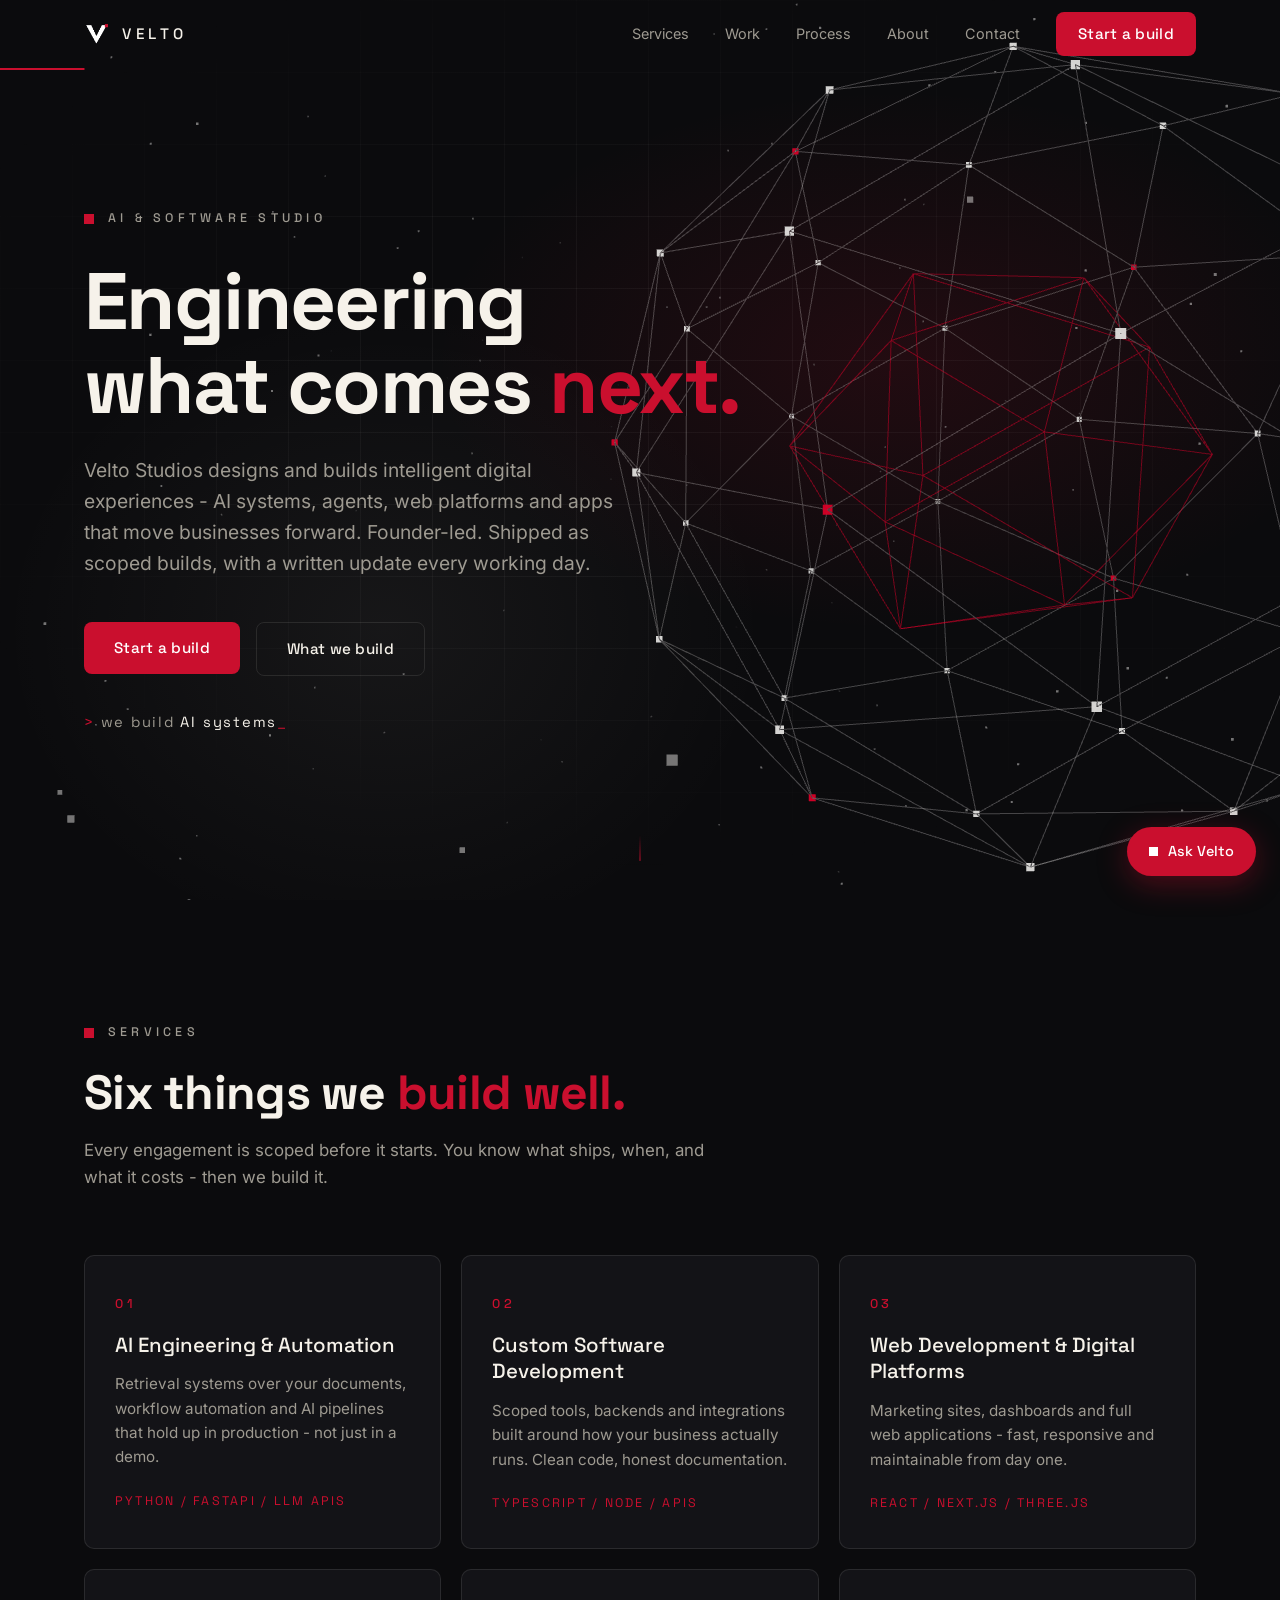
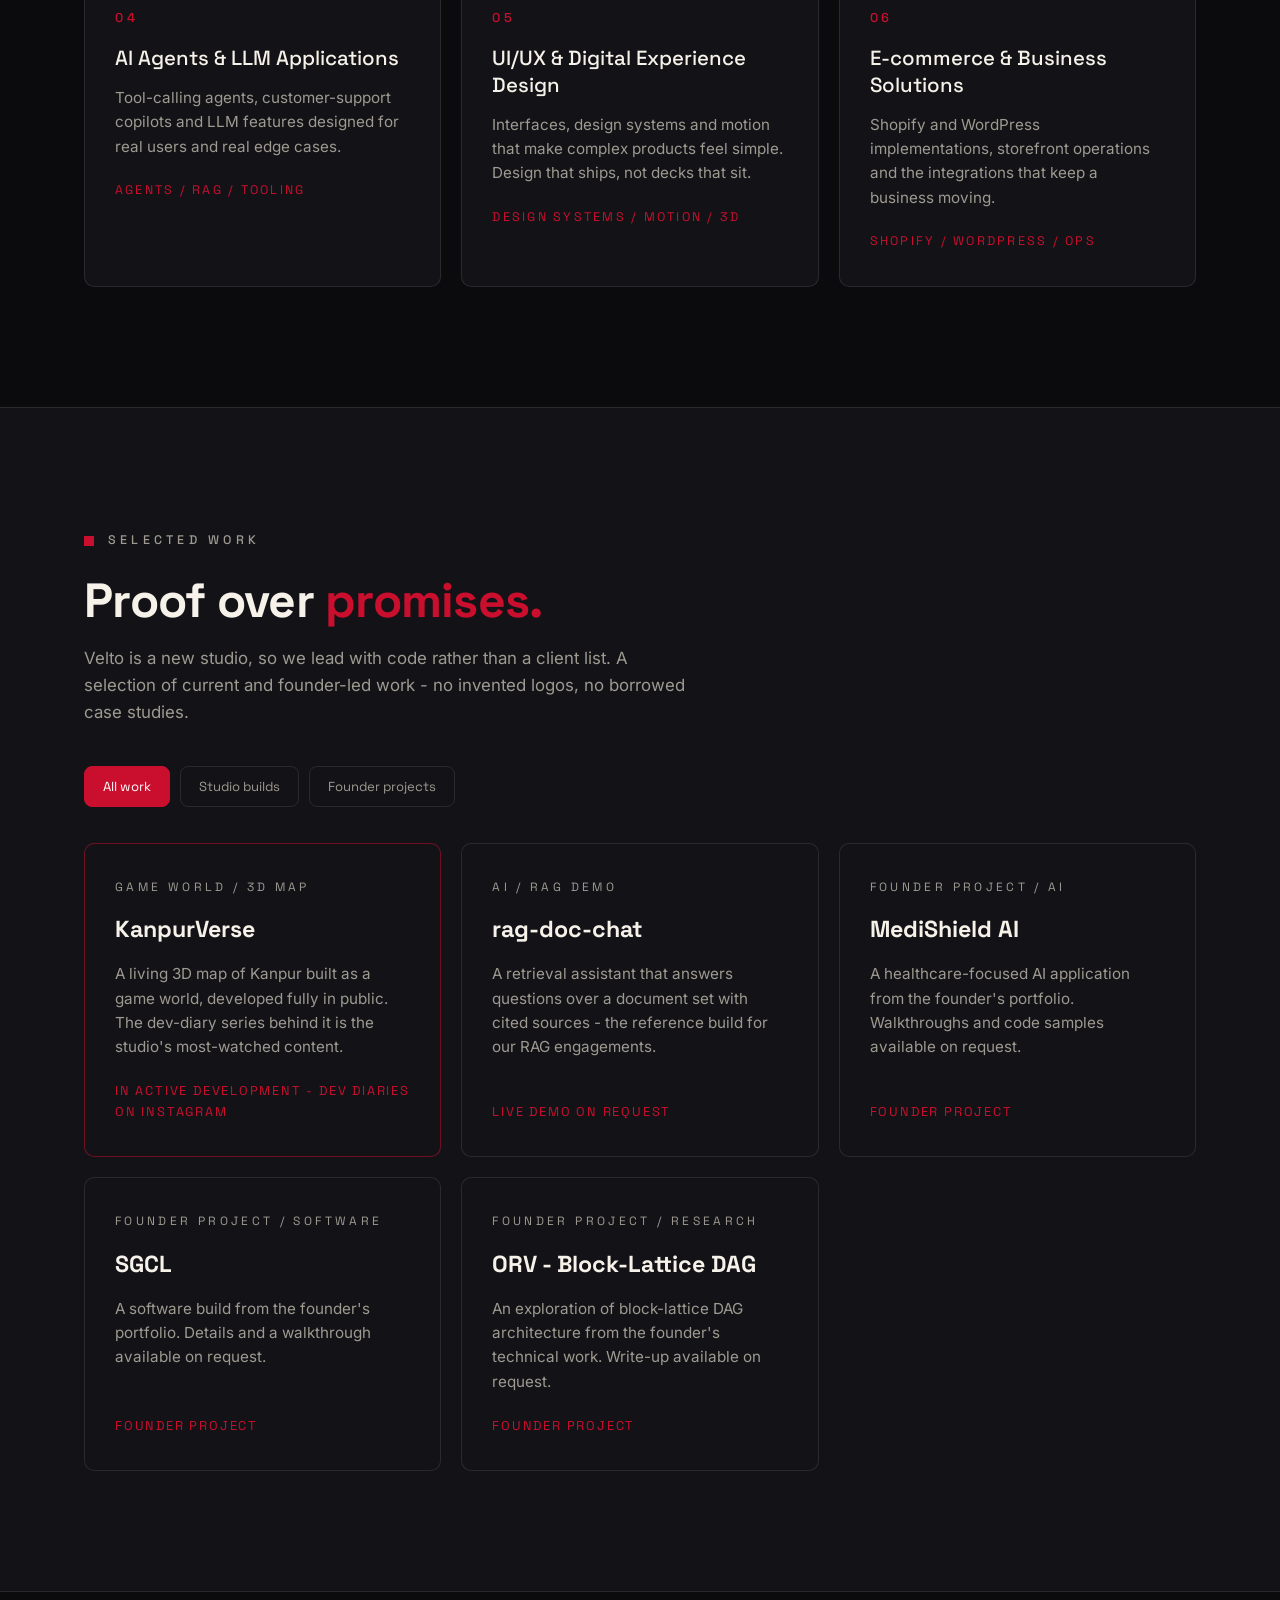
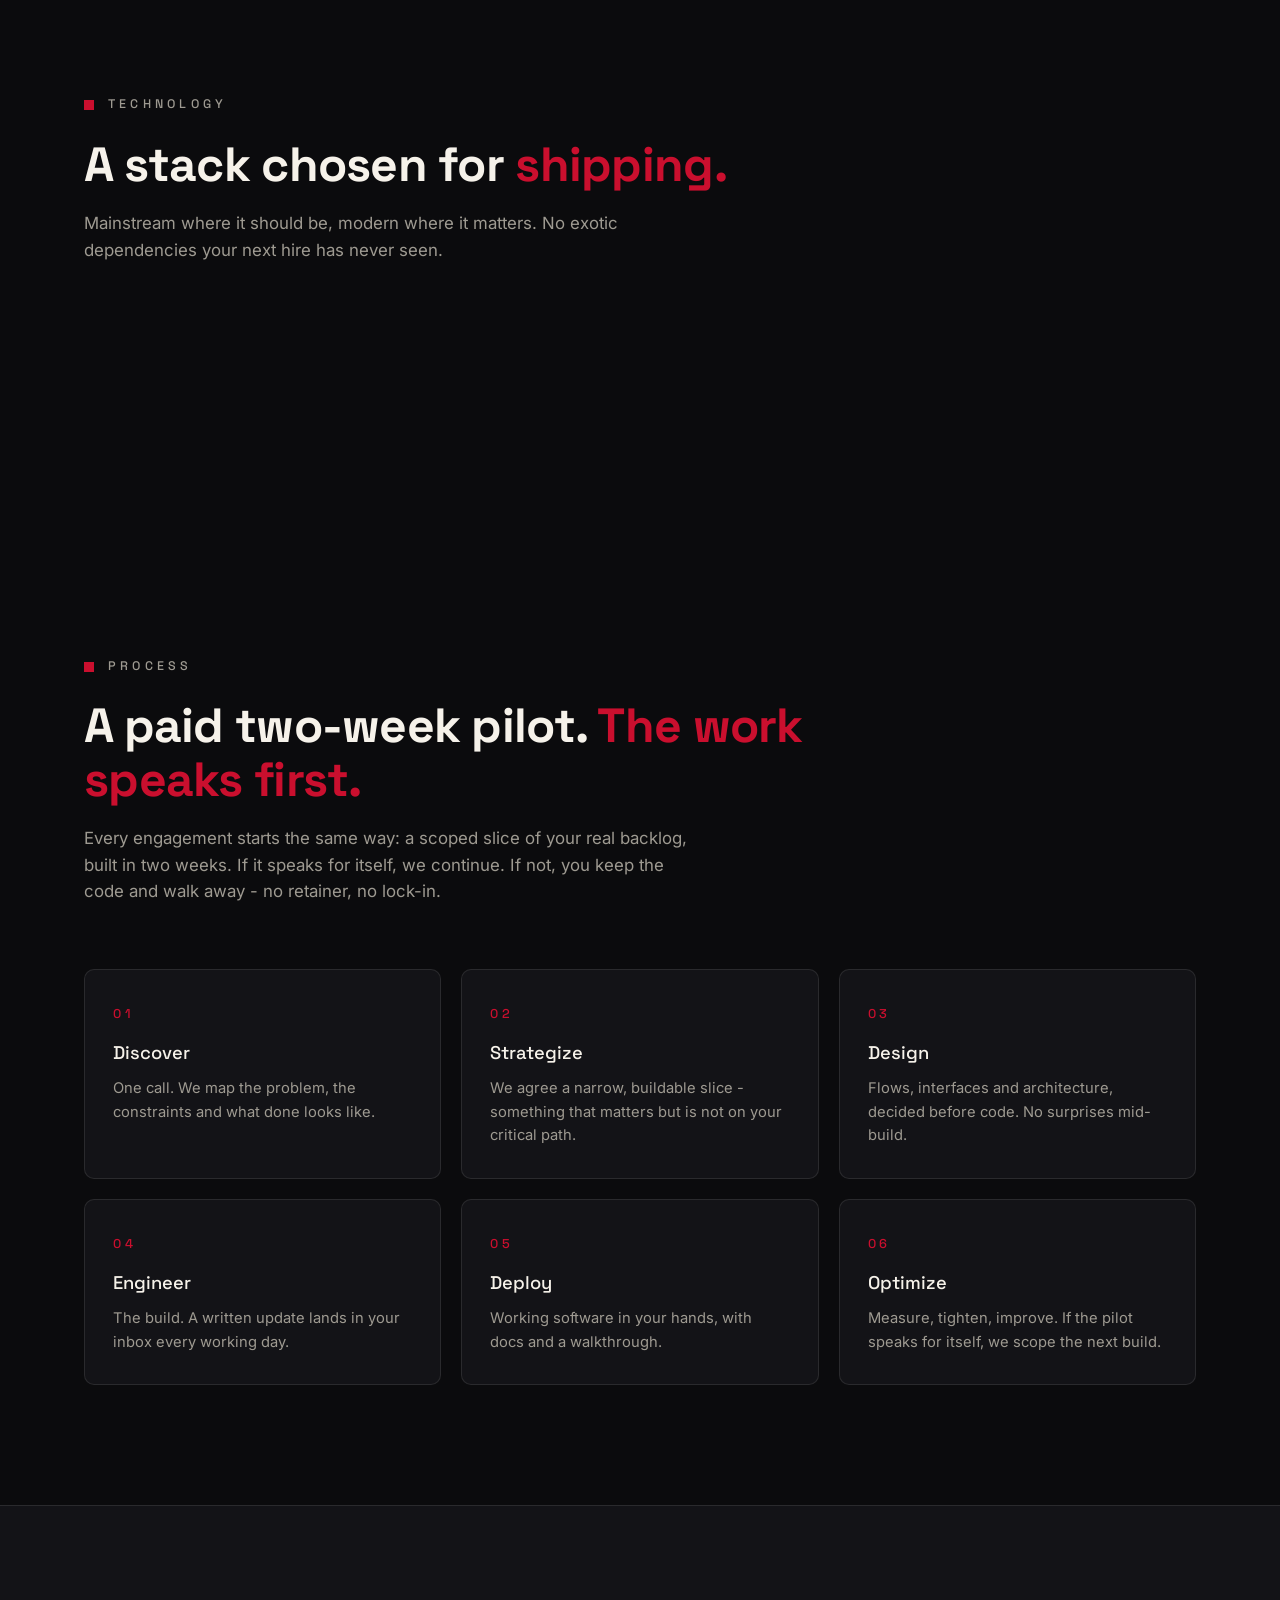
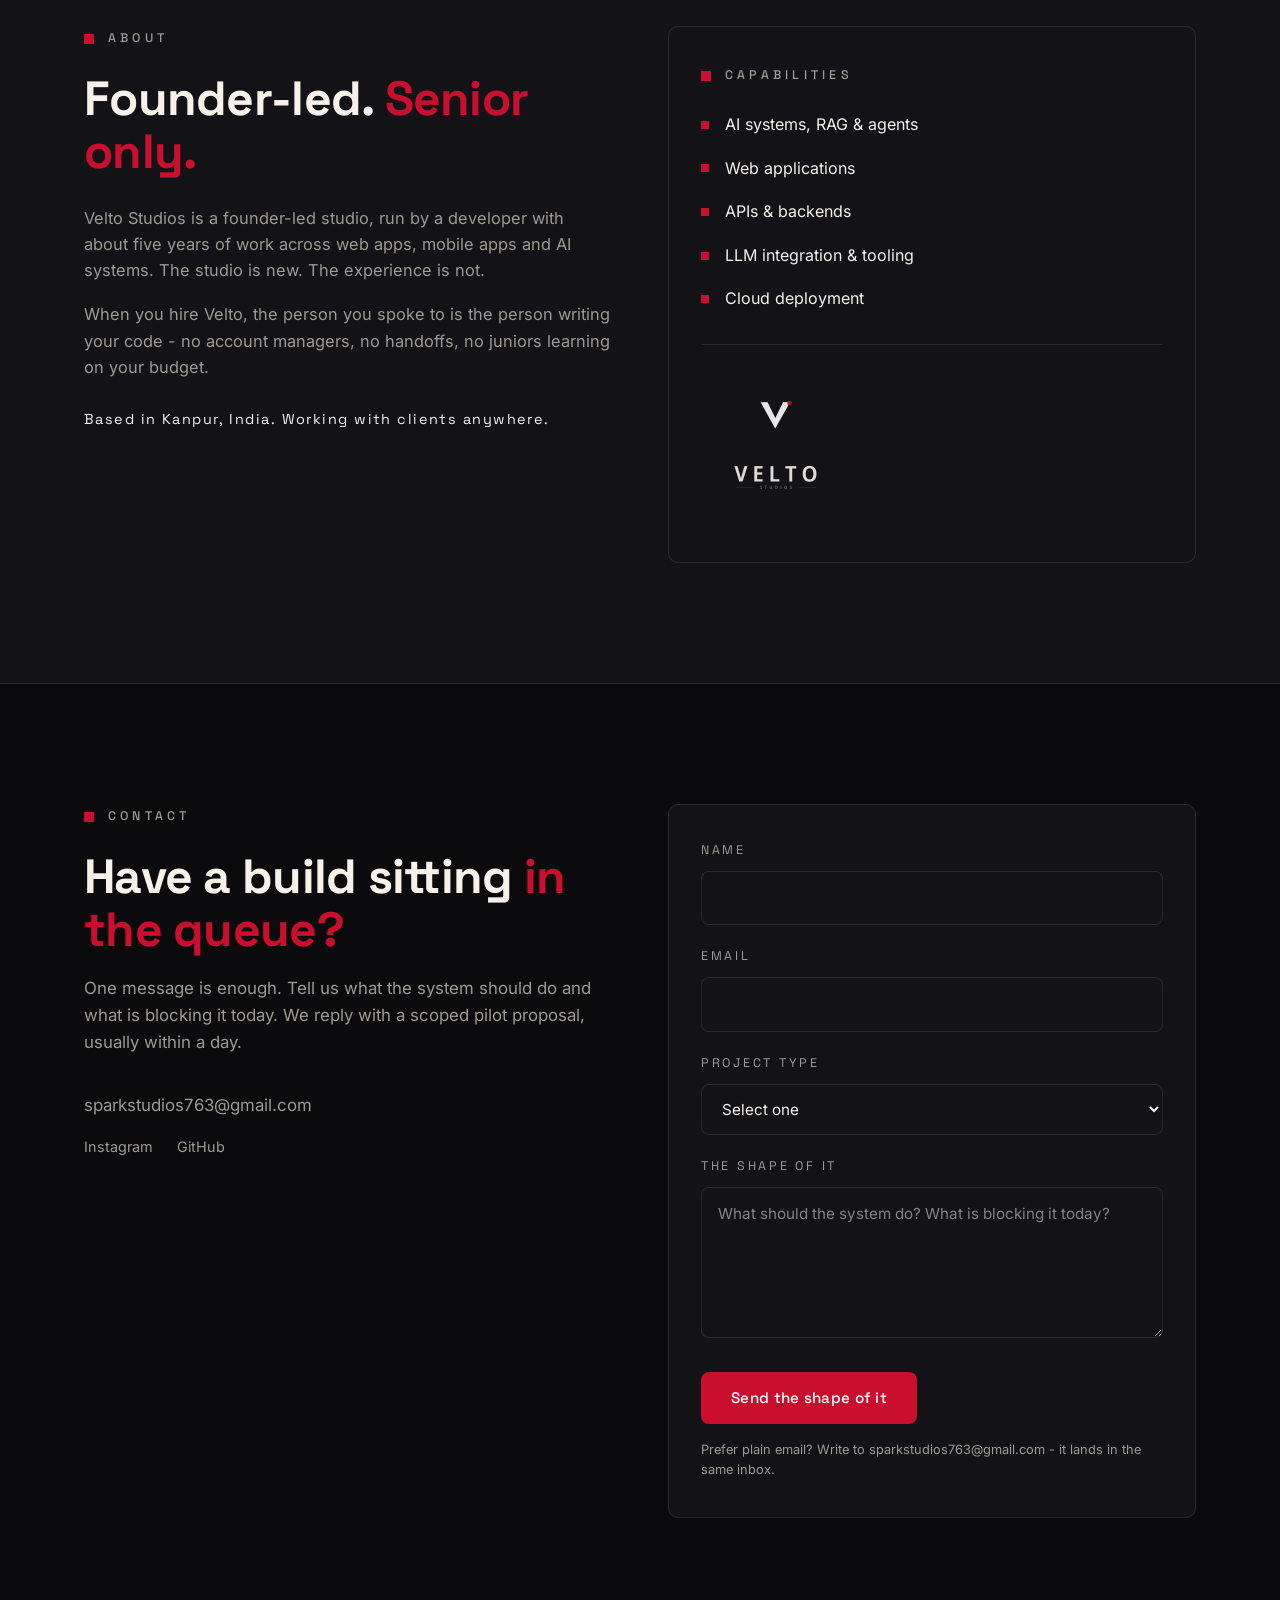
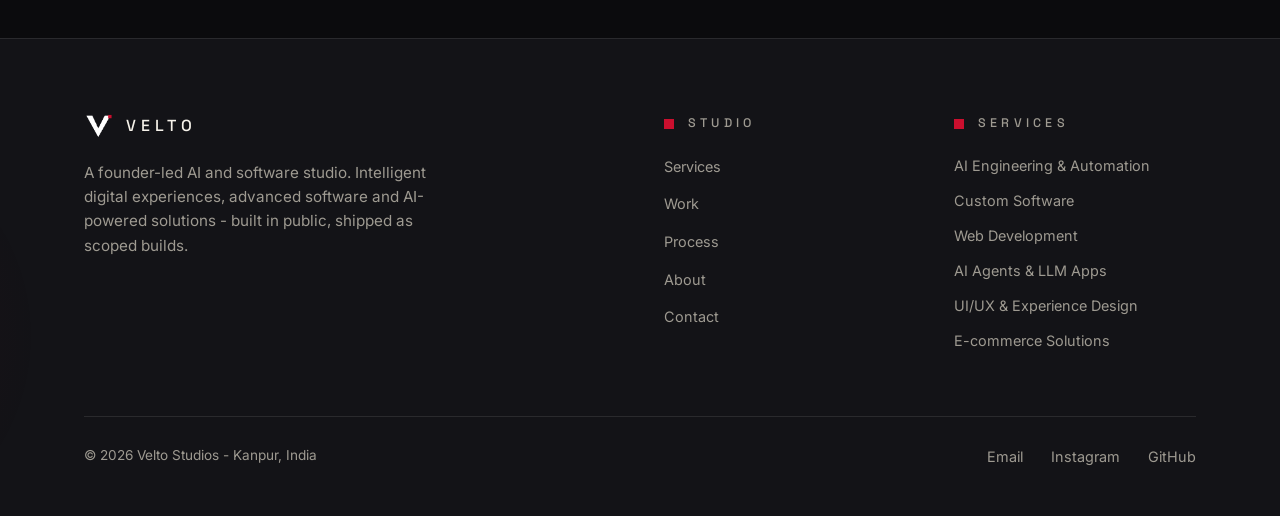
==== commit 557fa732: "Velto Studios brand transformation: full site rebuild (Next.js static export, ink/white/signal-red s" ====
--- a/index.html
+++ b/index.html
@@ -1 +1 @@
-<!DOCTYPE html><!--r8Nsf2r2oLDKMznVLTQm3--><html lang="en" class="__variable_09186b __variable_7044c7"><head><meta charSet="utf-8"/><meta name="viewport" content="width=device-width, initial-scale=1"/><link rel="preload" href="/_next/static/media/4124e330989ad7db-s.p.ttf" as="font" crossorigin="" type="font/ttf"/><link rel="preload" href="/_next/static/media/74b8e81ce7c73236-s.p.ttf" as="font" crossorigin="" type="font/ttf"/><link rel="preload" href="/_next/static/media/a0ec02eedcf69112-s.p.ttf" as="font" crossorigin="" type="font/ttf"/><link rel="preload" href="/_next/static/media/a5b19698539b0889-s.p.ttf" as="font" crossorigin="" type="font/ttf"/><link rel="preload" href="/_next/static/media/ac432c104f6dcd6d-s.p.ttf" as="font" crossorigin="" type="font/ttf"/><link rel="preload" href="/_next/static/media/c4b799ee535f7491-s.p.ttf" as="font" crossorigin="" type="font/ttf"/><link rel="preload" as="image" href="/assets/velto-mark-white-96.png"/><link rel="preload" as="image" href="/assets/velto-lockup-vertical-transparent-ivory.png"/><link rel="stylesheet" href="/_next/static/css/610e1ef727143d39.css" data-precedence="next"/><link rel="preload" as="script" fetchPriority="low" href="/_next/static/chunks/webpack-ac8d8ae8af178da9.js"/><script src="/_next/static/chunks/4bd1b696-c023c6e3521b1417.js" async=""></script><script src="/_next/static/chunks/255-15b9cc804e0d9c7d.js" async=""></script><script src="/_next/static/chunks/main-app-c8f17f70833b1790.js" async=""></script><script src="/_next/static/chunks/290-5ea8fa2a1ce27a06.js" async=""></script><script src="/_next/static/chunks/app/page-99afd7ac527229ec.js" async=""></script><meta name="next-size-adjust" content=""/><title>Velto Studios - AI Systems &amp; Software Development</title><meta name="description" content="Velto Studios is a founder-led AI and software studio. We design and build intelligent digital experiences - AI systems, agents, web platforms and apps - delivered as scoped builds with a written update every working day."/><link rel="manifest" href="/site.webmanifest"/><meta name="keywords" content="Velto Studios,AI engineering,software development,RAG systems,AI agents,web development,Next.js,founder-led studio"/><meta property="og:title" content="Velto Studios - AI Systems &amp; Software Development"/><meta property="og:description" content="A founder-led AI and software studio. Intelligent digital experiences, advanced software and AI-powered solutions that move businesses forward."/><meta property="og:url" content="https://velto-studios.github.io"/><meta property="og:site_name" content="Velto Studios"/><meta property="og:image" content="https://velto-studios.github.io/og-image.png"/><meta property="og:image:width" content="1200"/><meta property="og:image:height" content="630"/><meta property="og:image:alt" content="Velto Studios"/><meta property="og:type" content="website"/><meta name="twitter:card" content="summary_large_image"/><meta name="twitter:title" content="Velto Studios - AI Systems &amp; Software Development"/><meta name="twitter:description" content="A founder-led AI and software studio. Intelligent digital experiences, advanced software and AI-powered solutions that move businesses forward."/><meta name="twitter:image" content="https://velto-studios.github.io/og-image.png"/><link rel="icon" href="/favicon-16.png" sizes="16x16" type="image/png"/><link rel="icon" href="/favicon-32.png" sizes="32x32" type="image/png"/><link rel="apple-touch-icon" href="/apple-touch-icon.png" sizes="180x180"/><script src="/_next/static/chunks/polyfills-42372ed130431b0a.js" noModule=""></script></head><body><div hidden=""><!--$--><!--/$--></div><script type="application/ld+json">{"@context":"https://schema.org","@type":"Organization","name":"Velto Studios","url":"https://velto-studios.github.io","logo":"https://velto-studios.github.io/icon-512.png","description":"Founder-led AI and software studio building AI systems, web platforms and apps as scoped contract builds.","address":{"@type":"PostalAddress","addressLocality":"Kanpur","addressCountry":"IN"},"sameAs":["https://www.instagram.com/velto_studios","https://github.com/velto-studios"]}</script><main id="top"><nav class="fixed top-0 left-0 right-0 z-50 transition-colors duration-300" aria-label="Primary" style="background:transparent;backdrop-filter:none;-webkit-backdrop-filter:none;border-bottom:1px solid transparent;opacity:0;transform:translateY(-64px)"><div class="wrap flex items-center justify-between" style="height:68px"><a href="#top" class="flex items-center gap-3" aria-label="Velto Studios - home"><img src="/assets/velto-mark-white-96.png" alt="" width="26" height="26"/><span class="font-display" style="font-weight:500;letter-spacing:0.3em;font-size:0.95rem">VELTO</span></a><div class="hidden md:flex items-center gap-9"><a href="#services" class="nav-link">Services</a><a href="#work" class="nav-link">Work</a><a href="#process" class="nav-link">Process</a><a href="#about" class="nav-link">About</a><a href="#contact" class="nav-link">Contact</a><a href="#contact" class="btn btn-primary" style="padding:10px 22px">Start a build</a></div><button class="md:hidden flex flex-col justify-center gap-1.5 p-2" aria-label="Open menu" aria-expanded="false"><span class="block h-px w-6 bg-[var(--ivory)] transition-transform duration-300" style="transform:none"></span><span class="block h-px w-6 bg-[var(--ivory)] transition-transform duration-300" style="transform:none"></span></button></div></nav><header class="relative flex items-center" style="min-height:100svh;overflow:hidden"><div class="hero-fallback" aria-hidden="true"></div><div class="hero-grid-lines" aria-hidden="true"></div><div class="wrap relative z-10 w-full" style="padding-top:140px;padding-bottom:100px"><p class="kicker" style="opacity:0;transform:translateY(16px)">AI &amp; Software Studio</p><h1 style="font-size:clamp(2.7rem, 6.4vw, 5rem);line-height:1.05;font-weight:700;letter-spacing:-0.02em;max-width:780px;margin-top:28px;opacity:0;transform:translateY(28px)">Engineering<br/>what comes <span style="color:var(--signal)">next.</span></h1><p style="margin-top:28px;font-size:clamp(1.02rem, 1.6vw, 1.2rem);color:var(--ivory-dim);max-width:560px;font-weight:300;opacity:0;transform:translateY(24px)">Velto Studios designs and builds intelligent digital experiences - AI systems, agents, web platforms and apps that move businesses forward. Founder-led. Shipped as scoped builds, with a written update every working day.</p><div class="flex flex-wrap gap-4" style="margin-top:44px;opacity:0;transform:translateY(20px)"><div style="display:inline-block;transform:none"><a href="#contact" class="btn btn-primary">Start a build</a></div><div style="display:inline-block;transform:none"><a href="#services" class="btn btn-ghost">What we build</a></div></div></div><a href="#services" class="absolute left-1/2 bottom-8 z-10 hidden md:block" aria-label="Scroll to services" style="transform:translateX(-50%);opacity:0"><span class="block h-10 w-px mx-auto" style="background:linear-gradient(to bottom, transparent, var(--signal))"></span></a></header><section id="services" class="section" aria-label="Services"><div class="wrap"><div style="opacity:0;transform:translateY(32px)"><p class="kicker">Services</p><h2 style="font-size:clamp(1.9rem, 4vw, 3rem);line-height:1.12;font-weight:700;letter-spacing:-0.015em;margin-top:20px;max-width:720px">Six things we <span style="color:var(--signal)">build well.</span></h2><p style="margin-top:18px;color:var(--ivory-dim);max-width:620px;font-size:1.05rem">Every engagement is scoped before it starts. You know what ships, when, and what it costs - then we build it.</p></div><div class="grid gap-5" style="margin-top:64px;grid-template-columns:repeat(auto-fit, minmax(320px, 1fr))"><div style="opacity:0;transform:translateY(32px)"><article class="card h-full" style="padding:34px 30px"><span class="step-num">01</span><h3 style="font-size:1.28rem;font-weight:500;margin-top:16px;line-height:1.3">AI Engineering &amp; Automation</h3><p style="margin-top:14px;color:var(--ivory-dim);font-size:0.95rem">Retrieval systems over your documents, workflow automation and AI pipelines that hold up in production - not just in a demo.</p><p class="font-display" style="margin-top:22px;font-size:0.78rem;letter-spacing:0.18em;color:var(--signal);text-transform:uppercase">Python / FastAPI / LLM APIs</p></article></div><div style="opacity:0;transform:translateY(32px)"><article class="card h-full" style="padding:34px 30px"><span class="step-num">02</span><h3 style="font-size:1.28rem;font-weight:500;margin-top:16px;line-height:1.3">Custom Software Development</h3><p style="margin-top:14px;color:var(--ivory-dim);font-size:0.95rem">Scoped tools, backends and integrations built around how your business actually runs. Clean code, honest documentation.</p><p class="font-display" style="margin-top:22px;font-size:0.78rem;letter-spacing:0.18em;color:var(--signal);text-transform:uppercase">TypeScript / Node / APIs</p></article></div><div style="opacity:0;transform:translateY(32px)"><article class="card h-full" style="padding:34px 30px"><span class="step-num">03</span><h3 style="font-size:1.28rem;font-weight:500;margin-top:16px;line-height:1.3">Web Development &amp; Digital Platforms</h3><p style="margin-top:14px;color:var(--ivory-dim);font-size:0.95rem">Marketing sites, dashboards and full web applications - fast, responsive and maintainable from day one.</p><p class="font-display" style="margin-top:22px;font-size:0.78rem;letter-spacing:0.18em;color:var(--signal);text-transform:uppercase">React / Next.js / Three.js</p></article></div><div style="opacity:0;transform:translateY(32px)"><article class="card h-full" style="padding:34px 30px"><span class="step-num">04</span><h3 style="font-size:1.28rem;font-weight:500;margin-top:16px;line-height:1.3">AI Agents &amp; LLM Applications</h3><p style="margin-top:14px;color:var(--ivory-dim);font-size:0.95rem">Tool-calling agents, customer-support copilots and LLM features designed for real users and real edge cases.</p><p class="font-display" style="margin-top:22px;font-size:0.78rem;letter-spacing:0.18em;color:var(--signal);text-transform:uppercase">Agents / RAG / Tooling</p></article></div><div style="opacity:0;transform:translateY(32px)"><article class="card h-full" style="padding:34px 30px"><span class="step-num">05</span><h3 style="font-size:1.28rem;font-weight:500;margin-top:16px;line-height:1.3">UI/UX &amp; Digital Experience Design</h3><p style="margin-top:14px;color:var(--ivory-dim);font-size:0.95rem">Interfaces, design systems and motion that make complex products feel simple. Design that ships, not decks that sit.</p><p class="font-display" style="margin-top:22px;font-size:0.78rem;letter-spacing:0.18em;color:var(--signal);text-transform:uppercase">Design systems / Motion / 3D</p></article></div><div style="opacity:0;transform:translateY(32px)"><article class="card h-full" style="padding:34px 30px"><span class="step-num">06</span><h3 style="font-size:1.28rem;font-weight:500;margin-top:16px;line-height:1.3">E-commerce &amp; Business Solutions</h3><p style="margin-top:14px;color:var(--ivory-dim);font-size:0.95rem">Shopify and WordPress implementations, storefront operations and the integrations that keep a business moving.</p><p class="font-display" style="margin-top:22px;font-size:0.78rem;letter-spacing:0.18em;color:var(--signal);text-transform:uppercase">Shopify / WordPress / Ops</p></article></div></div></div></section><section id="work" class="section" aria-label="Selected work" style="background:var(--ink-2);border-top:1px solid var(--line);border-bottom:1px solid var(--line)"><div class="wrap"><div style="opacity:0;transform:translateY(32px)"><p class="kicker">Selected Work</p><h2 style="font-size:clamp(1.9rem, 4vw, 3rem);line-height:1.12;font-weight:700;letter-spacing:-0.015em;margin-top:20px;max-width:720px">Proof over <span style="color:var(--signal)">promises.</span></h2><p style="margin-top:18px;color:var(--ivory-dim);max-width:620px;font-size:1.05rem">Velto is a new studio, so we lead with code rather than a client list. A selection of current and founder-led work - no invented logos, no borrowed case studies.</p></div><div class="grid gap-5" style="margin-top:64px;grid-template-columns:repeat(auto-fit, minmax(320px, 1fr))"><div style="opacity:0;transform:translateY(32px)"><article class="card h-full flex flex-col" style="padding:34px 30px;border-color:rgba(202,15,46,0.5)"><p class="font-display" style="font-size:0.75rem;letter-spacing:0.28em;text-transform:uppercase;color:var(--ivory-dim)">Game world / 3D map</p><h3 style="font-size:1.45rem;font-weight:700;margin-top:14px">KanpurVerse</h3><p style="margin-top:14px;color:var(--ivory-dim);font-size:0.95rem;flex-grow:1">A living 3D map of Kanpur built as a game world, developed fully in public. The dev-diary series behind it is the studio&#x27;s most-watched content.</p><p class="font-display" style="margin-top:22px;font-size:0.8rem;letter-spacing:0.14em;color:var(--signal);text-transform:uppercase">In active development - dev diaries on Instagram</p></article></div><div style="opacity:0;transform:translateY(32px)"><article class="card h-full flex flex-col" style="padding:34px 30px"><p class="font-display" style="font-size:0.75rem;letter-spacing:0.28em;text-transform:uppercase;color:var(--ivory-dim)">AI / RAG demo</p><h3 style="font-size:1.45rem;font-weight:700;margin-top:14px">rag-doc-chat</h3><p style="margin-top:14px;color:var(--ivory-dim);font-size:0.95rem;flex-grow:1">A retrieval assistant that answers questions over a document set with cited sources - the reference build for our RAG engagements.</p><p class="font-display" style="margin-top:22px;font-size:0.8rem;letter-spacing:0.14em;color:var(--signal);text-transform:uppercase">Live demo on request</p></article></div><div style="opacity:0;transform:translateY(32px)"><article class="card h-full flex flex-col" style="padding:34px 30px"><p class="font-display" style="font-size:0.75rem;letter-spacing:0.28em;text-transform:uppercase;color:var(--ivory-dim)">Founder project / AI</p><h3 style="font-size:1.45rem;font-weight:700;margin-top:14px">MediShield AI</h3><p style="margin-top:14px;color:var(--ivory-dim);font-size:0.95rem;flex-grow:1">A healthcare-focused AI application from the founder&#x27;s portfolio. Walkthroughs and code samples available on request.</p><p class="font-display" style="margin-top:22px;font-size:0.8rem;letter-spacing:0.14em;color:var(--signal);text-transform:uppercase">Founder project</p></article></div><div style="opacity:0;transform:translateY(32px)"><article class="card h-full flex flex-col" style="padding:34px 30px"><p class="font-display" style="font-size:0.75rem;letter-spacing:0.28em;text-transform:uppercase;color:var(--ivory-dim)">Founder project / Software</p><h3 style="font-size:1.45rem;font-weight:700;margin-top:14px">SGCL</h3><p style="margin-top:14px;color:var(--ivory-dim);font-size:0.95rem;flex-grow:1">A software build from the founder&#x27;s portfolio. Details and a walkthrough available on request.</p><p class="font-display" style="margin-top:22px;font-size:0.8rem;letter-spacing:0.14em;color:var(--signal);text-transform:uppercase">Founder project</p></article></div><div style="opacity:0;transform:translateY(32px)"><article class="card h-full flex flex-col" style="padding:34px 30px"><p class="font-display" style="font-size:0.75rem;letter-spacing:0.28em;text-transform:uppercase;color:var(--ivory-dim)">Founder project / Research</p><h3 style="font-size:1.45rem;font-weight:700;margin-top:14px">ORV - Block-Lattice DAG</h3><p style="margin-top:14px;color:var(--ivory-dim);font-size:0.95rem;flex-grow:1">An exploration of block-lattice DAG architecture from the founder&#x27;s technical work. Write-up available on request.</p><p class="font-display" style="margin-top:22px;font-size:0.8rem;letter-spacing:0.14em;color:var(--signal);text-transform:uppercase">Founder project</p></article></div></div></div></section><section class="section" aria-label="Technology" style="padding-top:100px;padding-bottom:100px"><div class="wrap"><div style="opacity:0;transform:translateY(32px)"><p class="kicker">Technology</p><h2 style="font-size:clamp(1.9rem, 4vw, 3rem);line-height:1.12;font-weight:700;letter-spacing:-0.015em;margin-top:20px;max-width:720px">A stack chosen for <span style="color:var(--signal)">shipping.</span></h2><p style="margin-top:18px;color:var(--ivory-dim);max-width:620px;font-size:1.05rem">Mainstream where it should be, modern where it matters. No exotic dependencies your next hire has never seen.</p></div><div style="opacity:0;transform:translateY(32px)"><div class="grid gap-3" style="margin-top:52px;grid-template-columns:repeat(auto-fit, minmax(150px, 1fr))"><div class="tech-chip text-center">React</div><div class="tech-chip text-center">Next.js</div><div class="tech-chip text-center">TypeScript</div><div class="tech-chip text-center">Node.js</div><div class="tech-chip text-center">Python</div><div class="tech-chip text-center">FastAPI</div><div class="tech-chip text-center">MongoDB</div><div class="tech-chip text-center">Three.js</div><div class="tech-chip text-center">LLM APIs</div><div class="tech-chip text-center">RAG</div><div class="tech-chip text-center">Docker</div><div class="tech-chip text-center">CI / CD</div></div></div></div></section><section id="process" class="section" aria-label="Process"><div class="wrap"><div style="opacity:0;transform:translateY(32px)"><p class="kicker">Process</p><h2 style="font-size:clamp(1.9rem, 4vw, 3rem);line-height:1.12;font-weight:700;letter-spacing:-0.015em;margin-top:20px;max-width:720px">A paid two-week pilot. <span style="color:var(--signal)">The work speaks first.</span></h2><p style="margin-top:18px;color:var(--ivory-dim);max-width:620px;font-size:1.05rem">Every engagement starts the same way: a scoped slice of your real backlog, built in two weeks. If it speaks for itself, we continue. If not, you keep the code and walk away - no retainer, no lock-in.</p></div><div class="grid gap-5" style="margin-top:64px;grid-template-columns:repeat(auto-fit, minmax(300px, 1fr))"><div style="opacity:0;transform:translateY(32px)"><div class="card h-full" style="padding:30px 28px"><span class="step-num">01</span><h3 style="font-size:1.15rem;font-weight:500;margin-top:12px">Discover</h3><p style="margin-top:10px;color:var(--ivory-dim);font-size:0.92rem">One call. We map the problem, the constraints and what done looks like.</p></div></div><div style="opacity:0;transform:translateY(32px)"><div class="card h-full" style="padding:30px 28px"><span class="step-num">02</span><h3 style="font-size:1.15rem;font-weight:500;margin-top:12px">Strategize</h3><p style="margin-top:10px;color:var(--ivory-dim);font-size:0.92rem">We agree a narrow, buildable slice - something that matters but is not on your critical path.</p></div></div><div style="opacity:0;transform:translateY(32px)"><div class="card h-full" style="padding:30px 28px"><span class="step-num">03</span><h3 style="font-size:1.15rem;font-weight:500;margin-top:12px">Design</h3><p style="margin-top:10px;color:var(--ivory-dim);font-size:0.92rem">Flows, interfaces and architecture, decided before code. No surprises mid-build.</p></div></div><div style="opacity:0;transform:translateY(32px)"><div class="card h-full" style="padding:30px 28px"><span class="step-num">04</span><h3 style="font-size:1.15rem;font-weight:500;margin-top:12px">Engineer</h3><p style="margin-top:10px;color:var(--ivory-dim);font-size:0.92rem">The build. A written update lands in your inbox every working day.</p></div></div><div style="opacity:0;transform:translateY(32px)"><div class="card h-full" style="padding:30px 28px"><span class="step-num">05</span><h3 style="font-size:1.15rem;font-weight:500;margin-top:12px">Deploy</h3><p style="margin-top:10px;color:var(--ivory-dim);font-size:0.92rem">Working software in your hands, with docs and a walkthrough.</p></div></div><div style="opacity:0;transform:translateY(32px)"><div class="card h-full" style="padding:30px 28px"><span class="step-num">06</span><h3 style="font-size:1.15rem;font-weight:500;margin-top:12px">Optimize</h3><p style="margin-top:10px;color:var(--ivory-dim);font-size:0.92rem">Measure, tighten, improve. If the pilot speaks for itself, we scope the next build.</p></div></div></div></div></section><section id="about" class="section" aria-label="About Velto Studios" style="background:var(--ink-2);border-top:1px solid var(--line);border-bottom:1px solid var(--line)"><div class="wrap grid gap-14 md:grid-cols-2 items-start"><div><div style="opacity:0;transform:translateY(32px)"><p class="kicker">About</p><h2 style="font-size:clamp(1.9rem, 4vw, 3rem);line-height:1.12;font-weight:700;letter-spacing:-0.015em;margin-top:20px;max-width:720px">Founder-led. <span style="color:var(--signal)">Senior only.</span></h2></div><div style="opacity:0;transform:translateY(32px)"><p style="margin-top:26px;color:var(--ivory-dim);font-size:1.02rem">Velto Studios is a founder-led studio, run by a developer with about five years of work across web apps, mobile apps and AI systems. The studio is new. The experience is not.</p><p style="margin-top:18px;color:var(--ivory-dim);font-size:1.02rem">When you hire Velto, the person you spoke to is the person writing your code - no account managers, no handoffs, no juniors learning on your budget.</p><p class="font-display" style="margin-top:28px;font-size:0.9rem;letter-spacing:0.1em;color:var(--ivory)">Based in Kanpur, India. Working with clients anywhere.</p></div></div><div style="opacity:0;transform:translateY(32px)"><div class="card" style="padding:36px 32px"><p class="kicker" style="margin-bottom:26px">Capabilities</p><ul class="flex flex-col" style="gap:18px"><li class="flex items-center gap-4"><span style="width:8px;height:8px;background:var(--signal);flex:none"></span><span style="font-size:1rem">AI systems, RAG &amp; agents</span></li><li class="flex items-center gap-4"><span style="width:8px;height:8px;background:var(--signal);flex:none"></span><span style="font-size:1rem">Web applications</span></li><li class="flex items-center gap-4"><span style="width:8px;height:8px;background:var(--signal);flex:none"></span><span style="font-size:1rem">APIs &amp; backends</span></li><li class="flex items-center gap-4"><span style="width:8px;height:8px;background:var(--signal);flex:none"></span><span style="font-size:1rem">LLM integration &amp; tooling</span></li><li class="flex items-center gap-4"><span style="width:8px;height:8px;background:var(--signal);flex:none"></span><span style="font-size:1rem">Cloud deployment</span></li></ul><div style="margin-top:32px;padding-top:26px;border-top:1px solid var(--line)"><img src="/assets/velto-lockup-vertical-transparent-ivory.png" alt="Velto Studios" width="150" height="155" style="opacity:0.9"/></div></div></div></div></section><section id="contact" class="section" aria-label="Contact"><div class="wrap grid gap-14 md:grid-cols-2 items-start"><div><div style="opacity:0;transform:translateY(32px)"><p class="kicker">Contact</p><h2 style="font-size:clamp(1.9rem, 4vw, 3rem);line-height:1.12;font-weight:700;letter-spacing:-0.015em;margin-top:20px;max-width:720px">Have a build sitting <span style="color:var(--signal)">in the queue?</span></h2><p style="margin-top:18px;color:var(--ivory-dim);max-width:620px;font-size:1.05rem">One message is enough. Tell us what the system should do and what is blocking it today. We reply with a scoped pilot proposal, usually within a day.</p></div><div style="opacity:0;transform:translateY(32px)"><div style="margin-top:36px" class="flex flex-col gap-4"><a class="foot-link" href="mailto:sparkstudios763@gmail.com" style="font-size:1.05rem">sparkstudios763@gmail.com</a><div class="flex gap-6"><a class="foot-link" href="https://www.instagram.com/velto_studios" target="_blank" rel="noopener noreferrer">Instagram</a><a class="foot-link" href="https://github.com/velto-studios" target="_blank" rel="noopener noreferrer">GitHub</a></div></div></div></div><div style="opacity:0;transform:translateY(32px)"><form class="card" style="padding:36px 32px" noValidate="" action="https://formsubmit.co/sparkstudios763@gmail.com" method="POST"><input type="hidden" name="_subject" value="Build inquiry - Velto Studios website"/><input type="hidden" name="_captcha" value="false"/><input type="hidden" name="_template" value="table"/><input type="hidden" name="_next" value="https://velto-studios.github.io/?sent=1#contact"/><div class="field" style="margin-bottom:22px"><label for="name">Name</label><input id="name" type="text" autoComplete="name" name="name"/></div><div class="field" style="margin-bottom:22px"><label for="email">Email</label><input id="email" type="email" autoComplete="email" name="email"/></div><div class="field" style="margin-bottom:22px"><label for="projectType">Project type</label><select id="projectType" name="projectType"><option value="" disabled="" selected="">Select one</option><option value="AI system / RAG">AI system / RAG</option><option value="AI agent / LLM feature">AI agent / LLM feature</option><option value="Web application">Web application</option><option value="Website / digital platform">Website / digital platform</option><option value="UI/UX &amp; experience design">UI/UX &amp; experience design</option><option value="E-commerce / business solution">E-commerce / business solution</option><option value="Something else">Something else</option></select></div><div class="field" style="margin-bottom:26px"><label for="message">The shape of it</label><textarea id="message" name="message" rows="5" placeholder="What should the system do? What is blocking it today?"></textarea></div><div style="display:inline-block;transform:none"><button type="submit" class="btn btn-primary w-full">Send the shape of it</button></div><p style="margin-top:16px;color:var(--ivory-dim);font-size:0.8rem">Prefer plain email? Write to <!-- -->sparkstudios763@gmail.com<!-- --> - it lands in the same inbox.</p></form></div></div></section><footer style="border-top:1px solid var(--line);background:var(--ink-2)"><div class="wrap" style="padding-top:72px;padding-bottom:48px"><div class="grid gap-12 md:grid-cols-4"><div class="md:col-span-2"><a href="#top" class="flex items-center gap-3" aria-label="Velto Studios - back to top"><img src="/assets/velto-mark-white-96.png" alt="" width="30" height="30"/><span class="font-display" style="font-weight:500;letter-spacing:0.3em">VELTO</span></a><p style="margin-top:20px;color:var(--ivory-dim);max-width:380px;font-size:0.95rem">A founder-led AI and software studio. Intelligent digital experiences, advanced software and AI-powered solutions - built in public, shipped as scoped builds.</p></div><nav aria-label="Footer"><p class="kicker" style="margin-bottom:20px">Studio</p><ul class="flex flex-col gap-3"><li><a class="foot-link" href="#services">Services</a></li><li><a class="foot-link" href="#work">Work</a></li><li><a class="foot-link" href="#process">Process</a></li><li><a class="foot-link" href="#about">About</a></li><li><a class="foot-link" href="#contact">Contact</a></li></ul></nav><div><p class="kicker" style="margin-bottom:20px">Services</p><ul class="flex flex-col gap-3"><li class="foot-link" style="cursor:default">AI Engineering &amp; Automation</li><li class="foot-link" style="cursor:default">Custom Software</li><li class="foot-link" style="cursor:default">Web Development</li><li class="foot-link" style="cursor:default">AI Agents &amp; LLM Apps</li><li class="foot-link" style="cursor:default">UI/UX &amp; Experience Design</li><li class="foot-link" style="cursor:default">E-commerce Solutions</li></ul></div></div><div class="flex flex-col md:flex-row justify-between gap-6" style="margin-top:64px;padding-top:28px;border-top:1px solid var(--line)"><p style="color:var(--ivory-dim);font-size:0.85rem">© 2026 Velto Studios - Kanpur, India</p><div class="flex gap-7"><a class="foot-link" href="mailto:sparkstudios763@gmail.com">Email</a><a class="foot-link" href="https://www.instagram.com/velto_studios" target="_blank" rel="noopener noreferrer">Instagram</a><a class="foot-link" href="https://github.com/velto-studios" target="_blank" rel="noopener noreferrer">GitHub</a></div></div></div></footer></main><!--$--><!--/$--><script src="/_next/static/chunks/webpack-ac8d8ae8af178da9.js" id="_R_" async=""></script><script>(self.__next_f=self.__next_f||[]).push([0])</script><script>self.__next_f.push([1,"1:\"$Sreact.fragment\"\n2:I[9766,[],\"\"]\n3:I[8924,[],\"\"]\n4:I[3464,[\"290\",\"static/chunks/290-5ea8fa2a1ce27a06.js\",\"974\",\"static/chunks/app/page-99afd7ac527229ec.js\"],\"default\"]\n5:I[1602,[\"290\",\"static/chunks/290-5ea8fa2a1ce27a06.js\",\"974\",\"static/chunks/app/page-99afd7ac527229ec.js\"],\"default\"]\n6:I[773,[\"290\",\"static/chunks/290-5ea8fa2a1ce27a06.js\",\"974\",\"static/chunks/app/page-99afd7ac527229ec.js\"],\"default\"]\n14:I[7150,[],\"\"]\n:HL[\"/_next/static/media/4124e330989ad7db-s.p.ttf\",\"font\",{\"crossOrigin\":\"\",\"type\":\"font/ttf\"}]\n:HL[\"/_next/static/media/74b8e81ce7c73236-s.p.ttf\",\"font\",{\"crossOrigin\":\"\",\"type\":\"font/ttf\"}]\n:HL[\"/_next/static/media/a0ec02eedcf69112-s.p.ttf\",\"font\",{\"crossOrigin\":\"\",\"type\":\"font/ttf\"}]\n:HL[\"/_next/static/media/a5b19698539b0889-s.p.ttf\",\"font\",{\"crossOrigin\":\"\",\"type\":\"font/ttf\"}]\n:HL[\"/_next/static/media/ac432c104f6dcd6d-s.p.ttf\",\"font\",{\"crossOrigin\":\"\",\"type\":\"font/ttf\"}]\n:HL[\"/_next/static/media/c4b799ee535f7491-s.p.ttf\",\"font\",{\"crossOrigin\":\"\",\"type\":\"font/ttf\"}]\n:HL[\"/_next/static/css/610e1ef727143d39.css\",\"style\"]\n"])</script><script>self.__next_f.push([1,"0:{\"P\":null,\"b\":\"r8Nsf2r2oLDKMznVLTQm3\",\"p\":\"\",\"c\":[\"\",\"\"],\"i\":false,\"f\":[[[\"\",{\"children\":[\"__PAGE__\",{}]},\"$undefined\",\"$undefined\",true],[\"\",[\"$\",\"$1\",\"c\",{\"children\":[[[\"$\",\"link\",\"0\",{\"rel\":\"stylesheet\",\"href\":\"/_next/static/css/610e1ef727143d39.css\",\"precedence\":\"next\",\"crossOrigin\":\"$undefined\",\"nonce\":\"$undefined\"}]],[\"$\",\"html\",null,{\"lang\":\"en\",\"className\":\"__variable_09186b __variable_7044c7\",\"children\":[\"$\",\"body\",null,{\"children\":[[\"$\",\"script\",null,{\"type\":\"application/ld+json\",\"dangerouslySetInnerHTML\":{\"__html\":\"{\\\"@context\\\":\\\"https://schema.org\\\",\\\"@type\\\":\\\"Organization\\\",\\\"name\\\":\\\"Velto Studios\\\",\\\"url\\\":\\\"https://velto-studios.github.io\\\",\\\"logo\\\":\\\"https://velto-studios.github.io/icon-512.png\\\",\\\"description\\\":\\\"Founder-led AI and software studio building AI systems, web platforms and apps as scoped contract builds.\\\",\\\"address\\\":{\\\"@type\\\":\\\"PostalAddress\\\",\\\"addressLocality\\\":\\\"Kanpur\\\",\\\"addressCountry\\\":\\\"IN\\\"},\\\"sameAs\\\":[\\\"https://www.instagram.com/velto_studios\\\",\\\"https://github.com/velto-studios\\\"]}\"}}],[\"$\",\"$L2\",null,{\"parallelRouterKey\":\"children\",\"error\":\"$undefined\",\"errorStyles\":\"$undefined\",\"errorScripts\":\"$undefined\",\"template\":[\"$\",\"$L3\",null,{}],\"templateStyles\":\"$undefined\",\"templateScripts\":\"$undefined\",\"notFound\":[[[\"$\",\"title\",null,{\"children\":\"404: This page could not be found.\"}],[\"$\",\"div\",null,{\"style\":{\"fontFamily\":\"system-ui,\\\"Segoe UI\\\",Roboto,Helvetica,Arial,sans-serif,\\\"Apple Color Emoji\\\",\\\"Segoe UI Emoji\\\"\",\"height\":\"100vh\",\"textAlign\":\"center\",\"display\":\"flex\",\"flexDirection\":\"column\",\"alignItems\":\"center\",\"justifyContent\":\"center\"},\"children\":[\"$\",\"div\",null,{\"children\":[[\"$\",\"style\",null,{\"dangerouslySetInnerHTML\":{\"__html\":\"body{color:#000;background:#fff;margin:0}.next-error-h1{border-right:1px solid rgba(0,0,0,.3)}@media (prefers-color-scheme:dark){body{color:#fff;background:#000}.next-error-h1{border-right:1px solid rgba(255,255,255,.3)}}\"}}],[\"$\",\"h1\",null,{\"className\":\"next-error-h1\",\"style\":{\"display\":\"inline-block\",\"margin\":\"0 20px 0 0\",\"padding\":\"0 23px 0 0\",\"fontSize\":24,\"fontWeight\":500,\"verticalAlign\":\"top\",\"lineHeight\":\"49px\"},\"children\":404}],[\"$\",\"div\",null,{\"style\":{\"display\":\"inline-block\"},\"children\":[\"$\",\"h2\",null,{\"style\":{\"fontSize\":14,\"fontWeight\":400,\"lineHeight\":\"49px\",\"margin\":0},\"children\":\"This page could not be found.\"}]}]]}]}]],[]],\"forbidden\":\"$undefined\",\"unauthorized\":\"$undefined\"}]]}]}]]}],{\"children\":[\"__PAGE__\",[\"$\",\"$1\",\"c\",{\"children\":[[\"$\",\"main\",null,{\"id\":\"top\",\"children\":[[\"$\",\"$L4\",null,{}],[\"$\",\"$L5\",null,{}],[\"$\",\"section\",null,{\"id\":\"services\",\"className\":\"section\",\"aria-label\":\"Services\",\"children\":[\"$\",\"div\",null,{\"className\":\"wrap\",\"children\":[[\"$\",\"$L6\",null,{\"children\":[[\"$\",\"p\",null,{\"className\":\"kicker\",\"children\":\"Services\"}],[\"$\",\"h2\",null,{\"style\":{\"fontSize\":\"clamp(1.9rem, 4vw, 3rem)\",\"lineHeight\":1.12,\"fontWeight\":700,\"letterSpacing\":\"-0.015em\",\"marginTop\":20,\"maxWidth\":720},\"children\":[\"Six things we \",[\"$\",\"span\",null,{\"style\":{\"color\":\"var(--signal)\"},\"children\":\"build well.\"}]]}],[\"$\",\"p\",null,{\"style\":{\"marginTop\":18,\"color\":\"var(--ivory-dim)\",\"maxWidth\":620,\"fontSize\":\"1.05rem\"},\"children\":\"Every engagement is scoped before it starts. You know what ships, when, and what it costs - then we build it.\"}]]}],[\"$\",\"div\",null,{\"className\":\"grid gap-5\",\"style\":{\"marginTop\":64,\"gridTemplateColumns\":\"repeat(auto-fit, minmax(320px, 1fr))\"},\"children\":[[\"$\",\"$L6\",\"01\",{\"delay\":0,\"children\":[\"$\",\"article\",null,{\"className\":\"card h-full\",\"style\":{\"padding\":\"34px 30px\"},\"children\":[[\"$\",\"span\",null,{\"className\":\"step-num\",\"children\":\"01\"}],[\"$\",\"h3\",null,{\"style\":{\"fontSize\":\"1.28rem\",\"fontWeight\":500,\"marginTop\":16,\"lineHeight\":1.3},\"children\":\"AI Engineering \u0026 Automation\"}],[\"$\",\"p\",null,{\"style\":{\"marginTop\":14,\"color\":\"var(--ivory-dim)\",\"fontSize\":\"0.95rem\"},\"children\":\"Retrieval systems over your documents, workflow automation and AI pipelines that hold up in production - not just in a demo.\"}],[\"$\",\"p\",null,{\"className\":\"font-display\",\"style\":{\"marginTop\":22,\"fontSize\":\"0.78rem\",\"letterSpacing\":\"0.18em\",\"color\":\"var(--signal)\",\"textTransform\":\"uppercase\"},\"children\":\"Python / FastAPI / LLM APIs\"}]]}]}],[\"$\",\"$L6\",\"02\",{\"delay\":0.06,\"children\":[\"$\",\"article\",null,{\"className\":\"card h-full\",\"style\":{\"padding\":\"34px 30px\"},\"children\":[[\"$\",\"span\",null,{\"className\":\"step-num\",\"children\":\"02\"}],[\"$\",\"h3\",null,{\"style\":{\"fontSize\":\"1.28rem\",\"fontWeight\":500,\"marginTop\":16,\"lineHeight\":1.3},\"children\":\"Custom Software Development\"}],[\"$\",\"p\",null,{\"style\":{\"marginTop\":14,\"color\":\"var(--ivory-dim)\",\"fontSize\":\"0.95rem\"},\"children\":\"Scoped tools, backends and integrations built around how your business actually runs. Clean code, honest documentation.\"}],\"$L7\"]}]}],\"$L8\",\"$L9\",\"$La\",\"$Lb\"]}]]}]}],\"$Lc\",\"$Ld\",\"$Le\",\"$Lf\",\"$L10\",\"$L11\"]}],null,\"$L12\"]}],{},null,false]},null,false],\"$L13\",false]],\"m\":\"$undefined\",\"G\":[\"$14\",[]],\"s\":false,\"S\":true}\n"])</script><script>self.__next_f.push([1,"17:I[541,[\"290\",\"static/chunks/290-5ea8fa2a1ce27a06.js\",\"974\",\"static/chunks/app/page-99afd7ac527229ec.js\"],\"default\"]\n18:I[4431,[],\"OutletBoundary\"]\n1a:I[5278,[],\"AsyncMetadataOutlet\"]\n1c:I[4431,[],\"ViewportBoundary\"]\n1e:I[4431,[],\"MetadataBoundary\"]\n1f:\"$Sreact.suspense\"\n7:[\"$\",\"p\",null,{\"className\":\"font-display\",\"style\":{\"marginTop\":22,\"fontSize\":\"0.78rem\",\"letterSpacing\":\"0.18em\",\"color\":\"var(--signal)\",\"textTransform\":\"uppercase\"},\"children\":\"TypeScript / Node / APIs\"}]\n"])</script><script>self.__next_f.push([1,"8:[\"$\",\"$L6\",\"03\",{\"delay\":0.12,\"children\":[\"$\",\"article\",null,{\"className\":\"card h-full\",\"style\":{\"padding\":\"34px 30px\"},\"children\":[[\"$\",\"span\",null,{\"className\":\"step-num\",\"children\":\"03\"}],[\"$\",\"h3\",null,{\"style\":{\"fontSize\":\"1.28rem\",\"fontWeight\":500,\"marginTop\":16,\"lineHeight\":1.3},\"children\":\"Web Development \u0026 Digital Platforms\"}],[\"$\",\"p\",null,{\"style\":{\"marginTop\":14,\"color\":\"var(--ivory-dim)\",\"fontSize\":\"0.95rem\"},\"children\":\"Marketing sites, dashboards and full web applications - fast, responsive and maintainable from day one.\"}],[\"$\",\"p\",null,{\"className\":\"font-display\",\"style\":{\"marginTop\":22,\"fontSize\":\"0.78rem\",\"letterSpacing\":\"0.18em\",\"color\":\"var(--signal)\",\"textTransform\":\"uppercase\"},\"children\":\"React / Next.js / Three.js\"}]]}]}]\n"])</script><script>self.__next_f.push([1,"9:[\"$\",\"$L6\",\"04\",{\"delay\":0.18,\"children\":[\"$\",\"article\",null,{\"className\":\"card h-full\",\"style\":{\"padding\":\"34px 30px\"},\"children\":[[\"$\",\"span\",null,{\"className\":\"step-num\",\"children\":\"04\"}],[\"$\",\"h3\",null,{\"style\":{\"fontSize\":\"1.28rem\",\"fontWeight\":500,\"marginTop\":16,\"lineHeight\":1.3},\"children\":\"AI Agents \u0026 LLM Applications\"}],[\"$\",\"p\",null,{\"style\":{\"marginTop\":14,\"color\":\"var(--ivory-dim)\",\"fontSize\":\"0.95rem\"},\"children\":\"Tool-calling agents, customer-support copilots and LLM features designed for real users and real edge cases.\"}],[\"$\",\"p\",null,{\"className\":\"font-display\",\"style\":{\"marginTop\":22,\"fontSize\":\"0.78rem\",\"letterSpacing\":\"0.18em\",\"color\":\"var(--signal)\",\"textTransform\":\"uppercase\"},\"children\":\"Agents / RAG / Tooling\"}]]}]}]\n"])</script><script>self.__next_f.push([1,"a:[\"$\",\"$L6\",\"05\",{\"delay\":0.24,\"children\":[\"$\",\"article\",null,{\"className\":\"card h-full\",\"style\":{\"padding\":\"34px 30px\"},\"children\":[[\"$\",\"span\",null,{\"className\":\"step-num\",\"children\":\"05\"}],[\"$\",\"h3\",null,{\"style\":{\"fontSize\":\"1.28rem\",\"fontWeight\":500,\"marginTop\":16,\"lineHeight\":1.3},\"children\":\"UI/UX \u0026 Digital Experience Design\"}],[\"$\",\"p\",null,{\"style\":{\"marginTop\":14,\"color\":\"var(--ivory-dim)\",\"fontSize\":\"0.95rem\"},\"children\":\"Interfaces, design systems and motion that make complex products feel simple. Design that ships, not decks that sit.\"}],[\"$\",\"p\",null,{\"className\":\"font-display\",\"style\":{\"marginTop\":22,\"fontSize\":\"0.78rem\",\"letterSpacing\":\"0.18em\",\"color\":\"var(--signal)\",\"textTransform\":\"uppercase\"},\"children\":\"Design systems / Motion / 3D\"}]]}]}]\n"])</script><script>self.__next_f.push([1,"b:[\"$\",\"$L6\",\"06\",{\"delay\":0.3,\"children\":[\"$\",\"article\",null,{\"className\":\"card h-full\",\"style\":{\"padding\":\"34px 30px\"},\"children\":[[\"$\",\"span\",null,{\"className\":\"step-num\",\"children\":\"06\"}],[\"$\",\"h3\",null,{\"style\":{\"fontSize\":\"1.28rem\",\"fontWeight\":500,\"marginTop\":16,\"lineHeight\":1.3},\"children\":\"E-commerce \u0026 Business Solutions\"}],[\"$\",\"p\",null,{\"style\":{\"marginTop\":14,\"color\":\"var(--ivory-dim)\",\"fontSize\":\"0.95rem\"},\"children\":\"Shopify and WordPress implementations, storefront operations and the integrations that keep a business moving.\"}],[\"$\",\"p\",null,{\"className\":\"font-display\",\"style\":{\"marginTop\":22,\"fontSize\":\"0.78rem\",\"letterSpacing\":\"0.18em\",\"color\":\"var(--signal)\",\"textTransform\":\"uppercase\"},\"children\":\"Shopify / WordPress / Ops\"}]]}]}]\n"])</script><script>self.__next_f.push([1,"c:[\"$\",\"section\",null,{\"id\":\"work\",\"className\":\"section\",\"aria-label\":\"Selected work\",\"style\":{\"background\":\"var(--ink-2)\",\"borderTop\":\"1px solid var(--line)\",\"borderBottom\":\"1px solid var(--line)\"},\"children\":[\"$\",\"div\",null,{\"className\":\"wrap\",\"children\":[[\"$\",\"$L6\",null,{\"children\":[[\"$\",\"p\",null,{\"className\":\"kicker\",\"children\":\"Selected Work\"}],[\"$\",\"h2\",null,{\"style\":{\"fontSize\":\"clamp(1.9rem, 4vw, 3rem)\",\"lineHeight\":1.12,\"fontWeight\":700,\"letterSpacing\":\"-0.015em\",\"marginTop\":20,\"maxWidth\":720},\"children\":[\"Proof over \",[\"$\",\"span\",null,{\"style\":{\"color\":\"var(--signal)\"},\"children\":\"promises.\"}]]}],[\"$\",\"p\",null,{\"style\":{\"marginTop\":18,\"color\":\"var(--ivory-dim)\",\"maxWidth\":620,\"fontSize\":\"1.05rem\"},\"children\":\"Velto is a new studio, so we lead with code rather than a client list. A selection of current and founder-led work - no invented logos, no borrowed case studies.\"}]]}],[\"$\",\"div\",null,{\"className\":\"grid gap-5\",\"style\":{\"marginTop\":64,\"gridTemplateColumns\":\"repeat(auto-fit, minmax(320px, 1fr))\"},\"children\":[[\"$\",\"$L6\",\"KanpurVerse\",{\"delay\":0,\"children\":[\"$\",\"article\",null,{\"className\":\"card h-full flex flex-col\",\"style\":{\"padding\":\"34px 30px\",\"borderColor\":\"rgba(202,15,46,0.5)\"},\"children\":[[\"$\",\"p\",null,{\"className\":\"font-display\",\"style\":{\"fontSize\":\"0.75rem\",\"letterSpacing\":\"0.28em\",\"textTransform\":\"uppercase\",\"color\":\"var(--ivory-dim)\"},\"children\":\"Game world / 3D map\"}],[\"$\",\"h3\",null,{\"style\":{\"fontSize\":\"1.45rem\",\"fontWeight\":700,\"marginTop\":14},\"children\":\"KanpurVerse\"}],[\"$\",\"p\",null,{\"style\":{\"marginTop\":14,\"color\":\"var(--ivory-dim)\",\"fontSize\":\"0.95rem\",\"flexGrow\":1},\"children\":\"A living 3D map of Kanpur built as a game world, developed fully in public. The dev-diary series behind it is the studio's most-watched content.\"}],[\"$\",\"p\",null,{\"className\":\"font-display\",\"style\":{\"marginTop\":22,\"fontSize\":\"0.8rem\",\"letterSpacing\":\"0.14em\",\"color\":\"var(--signal)\",\"textTransform\":\"uppercase\"},\"children\":\"In active development - dev diaries on Instagram\"}]]}]}],[\"$\",\"$L6\",\"rag-doc-chat\",{\"delay\":0.06,\"children\":[\"$\",\"article\",null,{\"className\":\"card h-full flex flex-col\",\"style\":{\"padding\":\"34px 30px\",\"borderColor\":\"$undefined\"},\"children\":[[\"$\",\"p\",null,{\"className\":\"font-display\",\"style\":{\"fontSize\":\"0.75rem\",\"letterSpacing\":\"0.28em\",\"textTransform\":\"uppercase\",\"color\":\"var(--ivory-dim)\"},\"children\":\"AI / RAG demo\"}],[\"$\",\"h3\",null,{\"style\":{\"fontSize\":\"1.45rem\",\"fontWeight\":700,\"marginTop\":14},\"children\":\"rag-doc-chat\"}],[\"$\",\"p\",null,{\"style\":{\"marginTop\":14,\"color\":\"var(--ivory-dim)\",\"fontSize\":\"0.95rem\",\"flexGrow\":1},\"children\":\"A retrieval assistant that answers questions over a document set with cited sources - the reference build for our RAG engagements.\"}],[\"$\",\"p\",null,{\"className\":\"font-display\",\"style\":{\"marginTop\":22,\"fontSize\":\"0.8rem\",\"letterSpacing\":\"0.14em\",\"color\":\"var(--signal)\",\"textTransform\":\"uppercase\"},\"children\":\"Live demo on request\"}]]}]}],[\"$\",\"$L6\",\"MediShield AI\",{\"delay\":0.12,\"children\":[\"$\",\"article\",null,{\"className\":\"card h-full flex flex-col\",\"style\":{\"padding\":\"34px 30px\",\"borderColor\":\"$undefined\"},\"children\":[[\"$\",\"p\",null,{\"className\":\"font-display\",\"style\":{\"fontSize\":\"0.75rem\",\"letterSpacing\":\"0.28em\",\"textTransform\":\"uppercase\",\"color\":\"var(--ivory-dim)\"},\"children\":\"Founder project / AI\"}],[\"$\",\"h3\",null,{\"style\":{\"fontSize\":\"1.45rem\",\"fontWeight\":700,\"marginTop\":14},\"children\":\"MediShield AI\"}],[\"$\",\"p\",null,{\"style\":{\"marginTop\":14,\"color\":\"var(--ivory-dim)\",\"fontSize\":\"0.95rem\",\"flexGrow\":1},\"children\":\"A healthcare-focused AI application from the founder's portfolio. Walkthroughs and code samples available on request.\"}],[\"$\",\"p\",null,{\"className\":\"font-display\",\"style\":{\"marginTop\":22,\"fontSize\":\"0.8rem\",\"letterSpacing\":\"0.14em\",\"color\":\"var(--signal)\",\"textTransform\":\"uppercase\"},\"children\":\"Founder project\"}]]}]}],[\"$\",\"$L6\",\"SGCL\",{\"delay\":0.18,\"children\":[\"$\",\"article\",null,{\"className\":\"card h-full flex flex-col\",\"style\":{\"padding\":\"34px 30px\",\"borderColor\":\"$undefined\"},\"children\":[[\"$\",\"p\",null,{\"className\":\"font-display\",\"style\":{\"fontSize\":\"0.75rem\",\"letterSpacing\":\"0.28em\",\"textTransform\":\"uppercase\",\"color\":\"var(--ivory-dim)\"},\"children\":\"Founder project / Software\"}],[\"$\",\"h3\",null,{\"style\":{\"fontSize\":\"1.45rem\",\"fontWeight\":700,\"marginTop\":14},\"children\":\"SGCL\"}],[\"$\",\"p\",null,{\"style\":{\"marginTop\":14,\"color\":\"var(--ivory-dim)\",\"fontSize\":\"0.95rem\",\"flexGrow\":1},\"children\":\"A software build from the founder's portfolio. Details and a walkthrough available on request.\"}],\"$L15\"]}]}],\"$L16\"]}]]}]}]\n"])</script><script>self.__next_f.push([1,"d:[\"$\",\"section\",null,{\"className\":\"section\",\"aria-label\":\"Technology\",\"style\":{\"paddingTop\":100,\"paddingBottom\":100},\"children\":[\"$\",\"div\",null,{\"className\":\"wrap\",\"children\":[[\"$\",\"$L6\",null,{\"children\":[[\"$\",\"p\",null,{\"className\":\"kicker\",\"children\":\"Technology\"}],[\"$\",\"h2\",null,{\"style\":{\"fontSize\":\"clamp(1.9rem, 4vw, 3rem)\",\"lineHeight\":1.12,\"fontWeight\":700,\"letterSpacing\":\"-0.015em\",\"marginTop\":20,\"maxWidth\":720},\"children\":[\"A stack chosen for \",[\"$\",\"span\",null,{\"style\":{\"color\":\"var(--signal)\"},\"children\":\"shipping.\"}]]}],[\"$\",\"p\",null,{\"style\":{\"marginTop\":18,\"color\":\"var(--ivory-dim)\",\"maxWidth\":620,\"fontSize\":\"1.05rem\"},\"children\":\"Mainstream where it should be, modern where it matters. No exotic dependencies your next hire has never seen.\"}]]}],[\"$\",\"$L6\",null,{\"delay\":0.15,\"children\":[\"$\",\"div\",null,{\"className\":\"grid gap-3\",\"style\":{\"marginTop\":52,\"gridTemplateColumns\":\"repeat(auto-fit, minmax(150px, 1fr))\"},\"children\":[[\"$\",\"div\",\"React\",{\"className\":\"tech-chip text-center\",\"children\":\"React\"}],[\"$\",\"div\",\"Next.js\",{\"className\":\"tech-chip text-center\",\"children\":\"Next.js\"}],[\"$\",\"div\",\"TypeScript\",{\"className\":\"tech-chip text-center\",\"children\":\"TypeScript\"}],[\"$\",\"div\",\"Node.js\",{\"className\":\"tech-chip text-center\",\"children\":\"Node.js\"}],[\"$\",\"div\",\"Python\",{\"className\":\"tech-chip text-center\",\"children\":\"Python\"}],[\"$\",\"div\",\"FastAPI\",{\"className\":\"tech-chip text-center\",\"children\":\"FastAPI\"}],[\"$\",\"div\",\"MongoDB\",{\"className\":\"tech-chip text-center\",\"children\":\"MongoDB\"}],[\"$\",\"div\",\"Three.js\",{\"className\":\"tech-chip text-center\",\"children\":\"Three.js\"}],[\"$\",\"div\",\"LLM APIs\",{\"className\":\"tech-chip text-center\",\"children\":\"LLM APIs\"}],[\"$\",\"div\",\"RAG\",{\"className\":\"tech-chip text-center\",\"children\":\"RAG\"}],[\"$\",\"div\",\"Docker\",{\"className\":\"tech-chip text-center\",\"children\":\"Docker\"}],[\"$\",\"div\",\"CI / CD\",{\"className\":\"tech-chip text-center\",\"children\":\"CI / CD\"}]]}]}]]}]}]\n"])</script><script>self.__next_f.push([1,"e:[\"$\",\"section\",null,{\"id\":\"process\",\"className\":\"section\",\"aria-label\":\"Process\",\"children\":[\"$\",\"div\",null,{\"className\":\"wrap\",\"children\":[[\"$\",\"$L6\",null,{\"children\":[[\"$\",\"p\",null,{\"className\":\"kicker\",\"children\":\"Process\"}],[\"$\",\"h2\",null,{\"style\":{\"fontSize\":\"clamp(1.9rem, 4vw, 3rem)\",\"lineHeight\":1.12,\"fontWeight\":700,\"letterSpacing\":\"-0.015em\",\"marginTop\":20,\"maxWidth\":720},\"children\":[\"A paid two-week pilot. \",[\"$\",\"span\",null,{\"style\":{\"color\":\"var(--signal)\"},\"children\":\"The work speaks first.\"}]]}],[\"$\",\"p\",null,{\"style\":{\"marginTop\":18,\"color\":\"var(--ivory-dim)\",\"maxWidth\":620,\"fontSize\":\"1.05rem\"},\"children\":\"Every engagement starts the same way: a scoped slice of your real backlog, built in two weeks. If it speaks for itself, we continue. If not, you keep the code and walk away - no retainer, no lock-in.\"}]]}],[\"$\",\"div\",null,{\"className\":\"grid gap-5\",\"style\":{\"marginTop\":64,\"gridTemplateColumns\":\"repeat(auto-fit, minmax(300px, 1fr))\"},\"children\":[[\"$\",\"$L6\",\"01\",{\"delay\":0,\"children\":[\"$\",\"div\",null,{\"className\":\"card h-full\",\"style\":{\"padding\":\"30px 28px\"},\"children\":[[\"$\",\"span\",null,{\"className\":\"step-num\",\"children\":\"01\"}],[\"$\",\"h3\",null,{\"style\":{\"fontSize\":\"1.15rem\",\"fontWeight\":500,\"marginTop\":12},\"children\":\"Discover\"}],[\"$\",\"p\",null,{\"style\":{\"marginTop\":10,\"color\":\"var(--ivory-dim)\",\"fontSize\":\"0.92rem\"},\"children\":\"One call. We map the problem, the constraints and what done looks like.\"}]]}]}],[\"$\",\"$L6\",\"02\",{\"delay\":0.05,\"children\":[\"$\",\"div\",null,{\"className\":\"card h-full\",\"style\":{\"padding\":\"30px 28px\"},\"children\":[[\"$\",\"span\",null,{\"className\":\"step-num\",\"children\":\"02\"}],[\"$\",\"h3\",null,{\"style\":{\"fontSize\":\"1.15rem\",\"fontWeight\":500,\"marginTop\":12},\"children\":\"Strategize\"}],[\"$\",\"p\",null,{\"style\":{\"marginTop\":10,\"color\":\"var(--ivory-dim)\",\"fontSize\":\"0.92rem\"},\"children\":\"We agree a narrow, buildable slice - something that matters but is not on your critical path.\"}]]}]}],[\"$\",\"$L6\",\"03\",{\"delay\":0.1,\"children\":[\"$\",\"div\",null,{\"className\":\"card h-full\",\"style\":{\"padding\":\"30px 28px\"},\"children\":[[\"$\",\"span\",null,{\"className\":\"step-num\",\"children\":\"03\"}],[\"$\",\"h3\",null,{\"style\":{\"fontSize\":\"1.15rem\",\"fontWeight\":500,\"marginTop\":12},\"children\":\"Design\"}],[\"$\",\"p\",null,{\"style\":{\"marginTop\":10,\"color\":\"var(--ivory-dim)\",\"fontSize\":\"0.92rem\"},\"children\":\"Flows, interfaces and architecture, decided before code. No surprises mid-build.\"}]]}]}],[\"$\",\"$L6\",\"04\",{\"delay\":0.15000000000000002,\"children\":[\"$\",\"div\",null,{\"className\":\"card h-full\",\"style\":{\"padding\":\"30px 28px\"},\"children\":[[\"$\",\"span\",null,{\"className\":\"step-num\",\"children\":\"04\"}],[\"$\",\"h3\",null,{\"style\":{\"fontSize\":\"1.15rem\",\"fontWeight\":500,\"marginTop\":12},\"children\":\"Engineer\"}],[\"$\",\"p\",null,{\"style\":{\"marginTop\":10,\"color\":\"var(--ivory-dim)\",\"fontSize\":\"0.92rem\"},\"children\":\"The build. A written update lands in your inbox every working day.\"}]]}]}],[\"$\",\"$L6\",\"05\",{\"delay\":0.2,\"children\":[\"$\",\"div\",null,{\"className\":\"card h-full\",\"style\":{\"padding\":\"30px 28px\"},\"children\":[[\"$\",\"span\",null,{\"className\":\"step-num\",\"children\":\"05\"}],[\"$\",\"h3\",null,{\"style\":{\"fontSize\":\"1.15rem\",\"fontWeight\":500,\"marginTop\":12},\"children\":\"Deploy\"}],[\"$\",\"p\",null,{\"style\":{\"marginTop\":10,\"color\":\"var(--ivory-dim)\",\"fontSize\":\"0.92rem\"},\"children\":\"Working software in your hands, with docs and a walkthrough.\"}]]}]}],[\"$\",\"$L6\",\"06\",{\"delay\":0.25,\"children\":[\"$\",\"div\",null,{\"className\":\"card h-full\",\"style\":{\"padding\":\"30px 28px\"},\"children\":[[\"$\",\"span\",null,{\"className\":\"step-num\",\"children\":\"06\"}],[\"$\",\"h3\",null,{\"style\":{\"fontSize\":\"1.15rem\",\"fontWeight\":500,\"marginTop\":12},\"children\":\"Optimize\"}],[\"$\",\"p\",null,{\"style\":{\"marginTop\":10,\"color\":\"var(--ivory-dim)\",\"fontSize\":\"0.92rem\"},\"children\":\"Measure, tighten, improve. If the pilot speaks for itself, we scope the next build.\"}]]}]}]]}]]}]}]\n"])</script><script>self.__next_f.push([1,"f:[\"$\",\"section\",null,{\"id\":\"about\",\"className\":\"section\",\"aria-label\":\"About Velto Studios\",\"style\":{\"background\":\"var(--ink-2)\",\"borderTop\":\"1px solid var(--line)\",\"borderBottom\":\"1px solid var(--line)\"},\"children\":[\"$\",\"div\",null,{\"className\":\"wrap grid gap-14 md:grid-cols-2 items-start\",\"children\":[[\"$\",\"div\",null,{\"children\":[[\"$\",\"$L6\",null,{\"children\":[[\"$\",\"p\",null,{\"className\":\"kicker\",\"children\":\"About\"}],[\"$\",\"h2\",null,{\"style\":{\"fontSize\":\"clamp(1.9rem, 4vw, 3rem)\",\"lineHeight\":1.12,\"fontWeight\":700,\"letterSpacing\":\"-0.015em\",\"marginTop\":20,\"maxWidth\":720},\"children\":[\"Founder-led. \",[\"$\",\"span\",null,{\"style\":{\"color\":\"var(--signal)\"},\"children\":\"Senior only.\"}]]}],\"$undefined\"]}],[\"$\",\"$L6\",null,{\"delay\":0.1,\"children\":[[\"$\",\"p\",null,{\"style\":{\"marginTop\":26,\"color\":\"var(--ivory-dim)\",\"fontSize\":\"1.02rem\"},\"children\":\"Velto Studios is a founder-led studio, run by a developer with about five years of work across web apps, mobile apps and AI systems. The studio is new. The experience is not.\"}],[\"$\",\"p\",null,{\"style\":{\"marginTop\":18,\"color\":\"var(--ivory-dim)\",\"fontSize\":\"1.02rem\"},\"children\":\"When you hire Velto, the person you spoke to is the person writing your code - no account managers, no handoffs, no juniors learning on your budget.\"}],[\"$\",\"p\",null,{\"className\":\"font-display\",\"style\":{\"marginTop\":28,\"fontSize\":\"0.9rem\",\"letterSpacing\":\"0.1em\",\"color\":\"var(--ivory)\"},\"children\":\"Based in Kanpur, India. Working with clients anywhere.\"}]]}]]}],[\"$\",\"$L6\",null,{\"delay\":0.2,\"children\":[\"$\",\"div\",null,{\"className\":\"card\",\"style\":{\"padding\":\"36px 32px\"},\"children\":[[\"$\",\"p\",null,{\"className\":\"kicker\",\"style\":{\"marginBottom\":26},\"children\":\"Capabilities\"}],[\"$\",\"ul\",null,{\"className\":\"flex flex-col\",\"style\":{\"gap\":18},\"children\":[[\"$\",\"li\",\"AI systems, RAG \u0026 agents\",{\"className\":\"flex items-center gap-4\",\"children\":[[\"$\",\"span\",null,{\"style\":{\"width\":8,\"height\":8,\"background\":\"var(--signal)\",\"flex\":\"none\"}}],[\"$\",\"span\",null,{\"style\":{\"fontSize\":\"1rem\"},\"children\":\"AI systems, RAG \u0026 agents\"}]]}],[\"$\",\"li\",\"Web applications\",{\"className\":\"flex items-center gap-4\",\"children\":[[\"$\",\"span\",null,{\"style\":{\"width\":8,\"height\":8,\"background\":\"var(--signal)\",\"flex\":\"none\"}}],[\"$\",\"span\",null,{\"style\":{\"fontSize\":\"1rem\"},\"children\":\"Web applications\"}]]}],[\"$\",\"li\",\"APIs \u0026 backends\",{\"className\":\"flex items-center gap-4\",\"children\":[[\"$\",\"span\",null,{\"style\":{\"width\":8,\"height\":8,\"background\":\"var(--signal)\",\"flex\":\"none\"}}],[\"$\",\"span\",null,{\"style\":{\"fontSize\":\"1rem\"},\"children\":\"APIs \u0026 backends\"}]]}],[\"$\",\"li\",\"LLM integration \u0026 tooling\",{\"className\":\"flex items-center gap-4\",\"children\":[[\"$\",\"span\",null,{\"style\":{\"width\":8,\"height\":8,\"background\":\"var(--signal)\",\"flex\":\"none\"}}],[\"$\",\"span\",null,{\"style\":{\"fontSize\":\"1rem\"},\"children\":\"LLM integration \u0026 tooling\"}]]}],[\"$\",\"li\",\"Cloud deployment\",{\"className\":\"flex items-center gap-4\",\"children\":[[\"$\",\"span\",null,{\"style\":{\"width\":8,\"height\":8,\"background\":\"var(--signal)\",\"flex\":\"none\"}}],[\"$\",\"span\",null,{\"style\":{\"fontSize\":\"1rem\"},\"children\":\"Cloud deployment\"}]]}]]}],[\"$\",\"div\",null,{\"style\":{\"marginTop\":32,\"paddingTop\":26,\"borderTop\":\"1px solid var(--line)\"},\"children\":[\"$\",\"img\",null,{\"src\":\"/assets/velto-lockup-vertical-transparent-ivory.png\",\"alt\":\"Velto Studios\",\"width\":150,\"height\":155,\"style\":{\"opacity\":0.9}}]}]]}]}]]}]}]\n"])</script><script>self.__next_f.push([1,"10:[\"$\",\"$L17\",null,{}]\n"])</script><script>self.__next_f.push([1,"11:[\"$\",\"footer\",null,{\"style\":{\"borderTop\":\"1px solid var(--line)\",\"background\":\"var(--ink-2)\"},\"children\":[\"$\",\"div\",null,{\"className\":\"wrap\",\"style\":{\"paddingTop\":72,\"paddingBottom\":48},\"children\":[[\"$\",\"div\",null,{\"className\":\"grid gap-12 md:grid-cols-4\",\"children\":[[\"$\",\"div\",null,{\"className\":\"md:col-span-2\",\"children\":[[\"$\",\"a\",null,{\"href\":\"#top\",\"className\":\"flex items-center gap-3\",\"aria-label\":\"Velto Studios - back to top\",\"children\":[[\"$\",\"img\",null,{\"src\":\"/assets/velto-mark-white-96.png\",\"alt\":\"\",\"width\":30,\"height\":30}],[\"$\",\"span\",null,{\"className\":\"font-display\",\"style\":{\"fontWeight\":500,\"letterSpacing\":\"0.3em\"},\"children\":\"VELTO\"}]]}],[\"$\",\"p\",null,{\"style\":{\"marginTop\":20,\"color\":\"var(--ivory-dim)\",\"maxWidth\":380,\"fontSize\":\"0.95rem\"},\"children\":\"A founder-led AI and software studio. Intelligent digital experiences, advanced software and AI-powered solutions - built in public, shipped as scoped builds.\"}]]}],[\"$\",\"nav\",null,{\"aria-label\":\"Footer\",\"children\":[[\"$\",\"p\",null,{\"className\":\"kicker\",\"style\":{\"marginBottom\":20},\"children\":\"Studio\"}],[\"$\",\"ul\",null,{\"className\":\"flex flex-col gap-3\",\"children\":[[\"$\",\"li\",\"#services\",{\"children\":[\"$\",\"a\",null,{\"className\":\"foot-link\",\"href\":\"#services\",\"children\":\"Services\"}]}],[\"$\",\"li\",\"#work\",{\"children\":[\"$\",\"a\",null,{\"className\":\"foot-link\",\"href\":\"#work\",\"children\":\"Work\"}]}],[\"$\",\"li\",\"#process\",{\"children\":[\"$\",\"a\",null,{\"className\":\"foot-link\",\"href\":\"#process\",\"children\":\"Process\"}]}],[\"$\",\"li\",\"#about\",{\"children\":[\"$\",\"a\",null,{\"className\":\"foot-link\",\"href\":\"#about\",\"children\":\"About\"}]}],[\"$\",\"li\",\"#contact\",{\"children\":[\"$\",\"a\",null,{\"className\":\"foot-link\",\"href\":\"#contact\",\"children\":\"Contact\"}]}]]}]]}],[\"$\",\"div\",null,{\"children\":[[\"$\",\"p\",null,{\"className\":\"kicker\",\"style\":{\"marginBottom\":20},\"children\":\"Services\"}],[\"$\",\"ul\",null,{\"className\":\"flex flex-col gap-3\",\"children\":[[\"$\",\"li\",\"AI Engineering \u0026 Automation\",{\"className\":\"foot-link\",\"style\":{\"cursor\":\"default\"},\"children\":\"AI Engineering \u0026 Automation\"}],[\"$\",\"li\",\"Custom Software\",{\"className\":\"foot-link\",\"style\":{\"cursor\":\"default\"},\"children\":\"Custom Software\"}],[\"$\",\"li\",\"Web Development\",{\"className\":\"foot-link\",\"style\":{\"cursor\":\"default\"},\"children\":\"Web Development\"}],[\"$\",\"li\",\"AI Agents \u0026 LLM Apps\",{\"className\":\"foot-link\",\"style\":{\"cursor\":\"default\"},\"children\":\"AI Agents \u0026 LLM Apps\"}],[\"$\",\"li\",\"UI/UX \u0026 Experience Design\",{\"className\":\"foot-link\",\"style\":{\"cursor\":\"default\"},\"children\":\"UI/UX \u0026 Experience Design\"}],[\"$\",\"li\",\"E-commerce Solutions\",{\"className\":\"foot-link\",\"style\":{\"cursor\":\"default\"},\"children\":\"E-commerce Solutions\"}]]}]]}]]}],[\"$\",\"div\",null,{\"className\":\"flex flex-col md:flex-row justify-between gap-6\",\"style\":{\"marginTop\":64,\"paddingTop\":28,\"borderTop\":\"1px solid var(--line)\"},\"children\":[[\"$\",\"p\",null,{\"style\":{\"color\":\"var(--ivory-dim)\",\"fontSize\":\"0.85rem\"},\"children\":\"© 2026 Velto Studios - Kanpur, India\"}],[\"$\",\"div\",null,{\"className\":\"flex gap-7\",\"children\":[[\"$\",\"a\",null,{\"className\":\"foot-link\",\"href\":\"mailto:sparkstudios763@gmail.com\",\"children\":\"Email\"}],[\"$\",\"a\",null,{\"className\":\"foot-link\",\"href\":\"https://www.instagram.com/velto_studios\",\"target\":\"_blank\",\"rel\":\"noopener noreferrer\",\"children\":\"Instagram\"}],[\"$\",\"a\",null,{\"className\":\"foot-link\",\"href\":\"https://github.com/velto-studios\",\"target\":\"_blank\",\"rel\":\"noopener noreferrer\",\"children\":\"GitHub\"}]]}]]}]]}]}]\n"])</script><script>self.__next_f.push([1,"12:[\"$\",\"$L18\",null,{\"children\":[\"$L19\",[\"$\",\"$L1a\",null,{\"promise\":\"$@1b\"}]]}]\n13:[\"$\",\"$1\",\"h\",{\"children\":[null,[[\"$\",\"$L1c\",null,{\"children\":\"$L1d\"}],[\"$\",\"meta\",null,{\"name\":\"next-size-adjust\",\"content\":\"\"}]],[\"$\",\"$L1e\",null,{\"children\":[\"$\",\"div\",null,{\"hidden\":true,\"children\":[\"$\",\"$1f\",null,{\"fallback\":null,\"children\":\"$L20\"}]}]}]]}]\n"])</script><script>self.__next_f.push([1,"15:[\"$\",\"p\",null,{\"className\":\"font-display\",\"style\":{\"marginTop\":22,\"fontSize\":\"0.8rem\",\"letterSpacing\":\"0.14em\",\"color\":\"var(--signal)\",\"textTransform\":\"uppercase\"},\"children\":\"Founder project\"}]\n"])</script><script>self.__next_f.push([1,"16:[\"$\",\"$L6\",\"ORV - Block-Lattice DAG\",{\"delay\":0.24,\"children\":[\"$\",\"article\",null,{\"className\":\"card h-full flex flex-col\",\"style\":{\"padding\":\"34px 30px\",\"borderColor\":\"$undefined\"},\"children\":[[\"$\",\"p\",null,{\"className\":\"font-display\",\"style\":{\"fontSize\":\"0.75rem\",\"letterSpacing\":\"0.28em\",\"textTransform\":\"uppercase\",\"color\":\"var(--ivory-dim)\"},\"children\":\"Founder project / Research\"}],[\"$\",\"h3\",null,{\"style\":{\"fontSize\":\"1.45rem\",\"fontWeight\":700,\"marginTop\":14},\"children\":\"ORV - Block-Lattice DAG\"}],[\"$\",\"p\",null,{\"style\":{\"marginTop\":14,\"color\":\"var(--ivory-dim)\",\"fontSize\":\"0.95rem\",\"flexGrow\":1},\"children\":\"An exploration of block-lattice DAG architecture from the founder's technical work. Write-up available on request.\"}],[\"$\",\"p\",null,{\"className\":\"font-display\",\"style\":{\"marginTop\":22,\"fontSize\":\"0.8rem\",\"letterSpacing\":\"0.14em\",\"color\":\"var(--signal)\",\"textTransform\":\"uppercase\"},\"children\":\"Founder project\"}]]}]}]\n"])</script><script>self.__next_f.push([1,"1d:[[\"$\",\"meta\",\"0\",{\"charSet\":\"utf-8\"}],[\"$\",\"meta\",\"1\",{\"name\":\"viewport\",\"content\":\"width=device-width, initial-scale=1\"}]]\n19:null\n"])</script><script>self.__next_f.push([1,"21:I[622,[],\"IconMark\"]\n"])</script><script>self.__next_f.push([1,"1b:{\"metadata\":[[\"$\",\"title\",\"0\",{\"children\":\"Velto Studios - AI Systems \u0026 Software Development\"}],[\"$\",\"meta\",\"1\",{\"name\":\"description\",\"content\":\"Velto Studios is a founder-led AI and software studio. We design and build intelligent digital experiences - AI systems, agents, web platforms and apps - delivered as scoped builds with a written update every working day.\"}],[\"$\",\"link\",\"2\",{\"rel\":\"manifest\",\"href\":\"/site.webmanifest\",\"crossOrigin\":\"$undefined\"}],[\"$\",\"meta\",\"3\",{\"name\":\"keywords\",\"content\":\"Velto Studios,AI engineering,software development,RAG systems,AI agents,web development,Next.js,founder-led studio\"}],[\"$\",\"meta\",\"4\",{\"property\":\"og:title\",\"content\":\"Velto Studios - AI Systems \u0026 Software Development\"}],[\"$\",\"meta\",\"5\",{\"property\":\"og:description\",\"content\":\"A founder-led AI and software studio. Intelligent digital experiences, advanced software and AI-powered solutions that move businesses forward.\"}],[\"$\",\"meta\",\"6\",{\"property\":\"og:url\",\"content\":\"https://velto-studios.github.io\"}],[\"$\",\"meta\",\"7\",{\"property\":\"og:site_name\",\"content\":\"Velto Studios\"}],[\"$\",\"meta\",\"8\",{\"property\":\"og:image\",\"content\":\"https://velto-studios.github.io/og-image.png\"}],[\"$\",\"meta\",\"9\",{\"property\":\"og:image:width\",\"content\":\"1200\"}],[\"$\",\"meta\",\"10\",{\"property\":\"og:image:height\",\"content\":\"630\"}],[\"$\",\"meta\",\"11\",{\"property\":\"og:image:alt\",\"content\":\"Velto Studios\"}],[\"$\",\"meta\",\"12\",{\"property\":\"og:type\",\"content\":\"website\"}],[\"$\",\"meta\",\"13\",{\"name\":\"twitter:card\",\"content\":\"summary_large_image\"}],[\"$\",\"meta\",\"14\",{\"name\":\"twitter:title\",\"content\":\"Velto Studios - AI Systems \u0026 Software Development\"}],[\"$\",\"meta\",\"15\",{\"name\":\"twitter:description\",\"content\":\"A founder-led AI and software studio. Intelligent digital experiences, advanced software and AI-powered solutions that move businesses forward.\"}],[\"$\",\"meta\",\"16\",{\"name\":\"twitter:image\",\"content\":\"https://velto-studios.github.io/og-image.png\"}],[\"$\",\"link\",\"17\",{\"rel\":\"icon\",\"href\":\"/favicon-16.png\",\"sizes\":\"16x16\",\"type\":\"image/png\"}],[\"$\",\"link\",\"18\",{\"rel\":\"icon\",\"href\":\"/favicon-32.png\",\"sizes\":\"32x32\",\"type\":\"image/png\"}],[\"$\",\"link\",\"19\",{\"rel\":\"apple-touch-icon\",\"href\":\"/apple-touch-icon.png\",\"sizes\":\"180x180\"}],[\"$\",\"$L21\",\"20\",{}]],\"error\":null,\"digest\":\"$undefined\"}\n"])</script><script>self.__next_f.push([1,"20:\"$1b:metadata\"\n"])</script></body></html>+<!DOCTYPE html><!--vAUKogS5t0moA_zsB6N7O--><html lang="en" class="__variable_09186b __variable_7044c7"><head><meta charSet="utf-8"/><meta name="viewport" content="width=device-width, initial-scale=1"/><link rel="preload" href="/_next/static/media/4124e330989ad7db-s.p.ttf" as="font" crossorigin="" type="font/ttf"/><link rel="preload" href="/_next/static/media/74b8e81ce7c73236-s.p.ttf" as="font" crossorigin="" type="font/ttf"/><link rel="preload" href="/_next/static/media/a0ec02eedcf69112-s.p.ttf" as="font" crossorigin="" type="font/ttf"/><link rel="preload" href="/_next/static/media/a5b19698539b0889-s.p.ttf" as="font" crossorigin="" type="font/ttf"/><link rel="preload" href="/_next/static/media/ac432c104f6dcd6d-s.p.ttf" as="font" crossorigin="" type="font/ttf"/><link rel="preload" href="/_next/static/media/c4b799ee535f7491-s.p.ttf" as="font" crossorigin="" type="font/ttf"/><link rel="preload" as="image" href="/assets/velto-mark-white-96.png"/><link rel="preload" as="image" href="/assets/velto-lockup-vertical-transparent-ivory.png"/><link rel="stylesheet" href="/_next/static/css/d059e1ec0162f4b0.css" data-precedence="next"/><link rel="preload" as="script" fetchPriority="low" href="/_next/static/chunks/webpack-b5b2627bff324c1a.js"/><script src="/_next/static/chunks/4bd1b696-c023c6e3521b1417.js" async=""></script><script src="/_next/static/chunks/255-15b9cc804e0d9c7d.js" async=""></script><script src="/_next/static/chunks/main-app-c8f17f70833b1790.js" async=""></script><script src="/_next/static/chunks/714-0cd5aac110411a07.js" async=""></script><script src="/_next/static/chunks/app/page-d3ad3696d74cef97.js" async=""></script><meta name="next-size-adjust" content=""/><title>Velto Studios - AI Systems &amp; Software Development</title><meta name="description" content="Velto Studios is a founder-led AI and software studio. We design and build intelligent digital experiences - AI systems, agents, web platforms and apps - delivered as scoped builds with a written update every working day."/><link rel="manifest" href="/site.webmanifest"/><meta name="keywords" content="Velto Studios,AI engineering,software development,RAG systems,AI agents,web development,Next.js,founder-led studio"/><meta property="og:title" content="Velto Studios - AI Systems &amp; Software Development"/><meta property="og:description" content="A founder-led AI and software studio. Intelligent digital experiences, advanced software and AI-powered solutions that move businesses forward."/><meta property="og:url" content="https://velto-studios.github.io"/><meta property="og:site_name" content="Velto Studios"/><meta property="og:image" content="https://velto-studios.github.io/og-image.png"/><meta property="og:image:width" content="1200"/><meta property="og:image:height" content="630"/><meta property="og:image:alt" content="Velto Studios"/><meta property="og:type" content="website"/><meta name="twitter:card" content="summary_large_image"/><meta name="twitter:title" content="Velto Studios - AI Systems &amp; Software Development"/><meta name="twitter:description" content="A founder-led AI and software studio. Intelligent digital experiences, advanced software and AI-powered solutions that move businesses forward."/><meta name="twitter:image" content="https://velto-studios.github.io/og-image.png"/><link rel="icon" href="/favicon-16.png" sizes="16x16" type="image/png"/><link rel="icon" href="/favicon-32.png" sizes="32x32" type="image/png"/><link rel="apple-touch-icon" href="/apple-touch-icon.png" sizes="180x180"/><script src="/_next/static/chunks/polyfills-42372ed130431b0a.js" noModule=""></script></head><body><div hidden=""><!--$--><!--/$--></div><script type="application/ld+json">{"@context":"https://schema.org","@type":"Organization","name":"Velto Studios","url":"https://velto-studios.github.io","logo":"https://velto-studios.github.io/icon-512.png","description":"Founder-led AI and software studio building AI systems, web platforms and apps as scoped contract builds.","address":{"@type":"PostalAddress","addressLocality":"Kanpur","addressCountry":"IN"},"sameAs":["https://www.instagram.com/velto_studios","https://github.com/velto-studios"]}</script><main id="top"><nav class="fixed top-0 left-0 right-0 z-50 transition-colors duration-300" aria-label="Primary" style="background:transparent;backdrop-filter:none;-webkit-backdrop-filter:none;border-bottom:1px solid transparent;opacity:0;transform:translateY(-64px)"><div class="wrap flex items-center justify-between" style="height:68px"><a href="#top" class="flex items-center gap-3" aria-label="Velto Studios - home"><img src="/assets/velto-mark-white-96.png" alt="" width="26" height="26"/><span class="font-display" style="font-weight:500;letter-spacing:0.3em;font-size:0.95rem">VELTO</span></a><div class="hidden md:flex items-center gap-9"><a href="#services" class="nav-link">Services</a><a href="#work" class="nav-link">Work</a><a href="#process" class="nav-link">Process</a><a href="#about" class="nav-link">About</a><a href="#contact" class="nav-link">Contact</a><a href="#contact" class="btn btn-primary" style="padding:10px 22px">Start a build</a></div><button class="md:hidden flex flex-col justify-center gap-1.5 p-2" aria-label="Open menu" aria-expanded="false"><span class="block h-px w-6 bg-[var(--ivory)] transition-transform duration-300" style="transform:none"></span><span class="block h-px w-6 bg-[var(--ivory)] transition-transform duration-300" style="transform:none"></span></button></div><div aria-hidden="true" style="transform-origin:0 50%;height:2px;background:var(--signal);opacity:0;transition:opacity .3s;transform:scaleX(0)"></div></nav><header class="relative flex items-center" style="min-height:100svh;overflow:hidden"><div class="hero-fallback" aria-hidden="true"></div><div class="hero-grid-lines" aria-hidden="true"></div><div class="wrap relative z-10 w-full" style="padding-top:140px;padding-bottom:100px"><p class="kicker" style="opacity:0;transform:translateY(16px)">AI &amp; Software Studio</p><h1 style="font-size:clamp(2.7rem, 6.4vw, 5rem);line-height:1.05;font-weight:700;letter-spacing:-0.02em;max-width:780px;margin-top:28px;opacity:0;transform:translateY(28px)">Engineering<br/>what comes <span style="color:var(--signal)">next.</span></h1><p style="margin-top:28px;font-size:clamp(1.02rem, 1.6vw, 1.2rem);color:var(--ivory-dim);max-width:560px;font-weight:300;opacity:0;transform:translateY(24px)">Velto Studios designs and builds intelligent digital experiences - AI systems, agents, web platforms and apps that move businesses forward. Founder-led. Shipped as scoped builds, with a written update every working day.</p><div class="flex flex-wrap gap-4" style="margin-top:44px;opacity:0;transform:translateY(20px)"><div style="display:inline-block;transform:none"><a href="#contact" class="btn btn-primary">Start a build</a></div><div style="display:inline-block;transform:none"><a href="#services" class="btn btn-ghost">What we build</a></div></div><div style="opacity:0"><p class="font-display" style="margin-top:34px;font-size:0.92rem;letter-spacing:0.12em;color:var(--ivory-dim)" aria-label="We build AI systems, agents, web platforms, apps and RAG pipelines"><span style="color:var(--signal)">&gt;</span> we build<!-- --> <span style="color:var(--ivory)"></span><span style="color:var(--signal)" class="animate-pulse">_</span></p></div></div><a href="#services" class="absolute left-1/2 bottom-8 z-10 hidden md:block" aria-label="Scroll to services" style="transform:translateX(-50%);opacity:0"><span class="block h-10 w-px mx-auto" style="background:linear-gradient(to bottom, transparent, var(--signal))"></span></a></header><section id="services" class="section" aria-label="Services"><div class="wrap"><div style="opacity:0;transform:translateY(32px)"><p class="kicker">Services</p><h2 style="font-size:clamp(1.9rem, 4vw, 3rem);line-height:1.12;font-weight:700;letter-spacing:-0.015em;margin-top:20px;max-width:720px">Six things we <span style="color:var(--signal)">build well.</span></h2><p style="margin-top:18px;color:var(--ivory-dim);max-width:620px;font-size:1.05rem">Every engagement is scoped before it starts. You know what ships, when, and what it costs - then we build it.</p></div><div class="grid gap-5" style="margin-top:64px;grid-template-columns:repeat(auto-fit, minmax(320px, 1fr))"><div style="opacity:0;transform:translateY(32px)"><article class="card h-full" style="padding:34px 30px"><span class="step-num">01</span><h3 style="font-size:1.28rem;font-weight:500;margin-top:16px;line-height:1.3">AI Engineering &amp; Automation</h3><p style="margin-top:14px;color:var(--ivory-dim);font-size:0.95rem">Retrieval systems over your documents, workflow automation and AI pipelines that hold up in production - not just in a demo.</p><p class="font-display" style="margin-top:22px;font-size:0.78rem;letter-spacing:0.18em;color:var(--signal);text-transform:uppercase">Python / FastAPI / LLM APIs</p></article></div><div style="opacity:0;transform:translateY(32px)"><article class="card h-full" style="padding:34px 30px"><span class="step-num">02</span><h3 style="font-size:1.28rem;font-weight:500;margin-top:16px;line-height:1.3">Custom Software Development</h3><p style="margin-top:14px;color:var(--ivory-dim);font-size:0.95rem">Scoped tools, backends and integrations built around how your business actually runs. Clean code, honest documentation.</p><p class="font-display" style="margin-top:22px;font-size:0.78rem;letter-spacing:0.18em;color:var(--signal);text-transform:uppercase">TypeScript / Node / APIs</p></article></div><div style="opacity:0;transform:translateY(32px)"><article class="card h-full" style="padding:34px 30px"><span class="step-num">03</span><h3 style="font-size:1.28rem;font-weight:500;margin-top:16px;line-height:1.3">Web Development &amp; Digital Platforms</h3><p style="margin-top:14px;color:var(--ivory-dim);font-size:0.95rem">Marketing sites, dashboards and full web applications - fast, responsive and maintainable from day one.</p><p class="font-display" style="margin-top:22px;font-size:0.78rem;letter-spacing:0.18em;color:var(--signal);text-transform:uppercase">React / Next.js / Three.js</p></article></div><div style="opacity:0;transform:translateY(32px)"><article class="card h-full" style="padding:34px 30px"><span class="step-num">04</span><h3 style="font-size:1.28rem;font-weight:500;margin-top:16px;line-height:1.3">AI Agents &amp; LLM Applications</h3><p style="margin-top:14px;color:var(--ivory-dim);font-size:0.95rem">Tool-calling agents, customer-support copilots and LLM features designed for real users and real edge cases.</p><p class="font-display" style="margin-top:22px;font-size:0.78rem;letter-spacing:0.18em;color:var(--signal);text-transform:uppercase">Agents / RAG / Tooling</p></article></div><div style="opacity:0;transform:translateY(32px)"><article class="card h-full" style="padding:34px 30px"><span class="step-num">05</span><h3 style="font-size:1.28rem;font-weight:500;margin-top:16px;line-height:1.3">UI/UX &amp; Digital Experience Design</h3><p style="margin-top:14px;color:var(--ivory-dim);font-size:0.95rem">Interfaces, design systems and motion that make complex products feel simple. Design that ships, not decks that sit.</p><p class="font-display" style="margin-top:22px;font-size:0.78rem;letter-spacing:0.18em;color:var(--signal);text-transform:uppercase">Design systems / Motion / 3D</p></article></div><div style="opacity:0;transform:translateY(32px)"><article class="card h-full" style="padding:34px 30px"><span class="step-num">06</span><h3 style="font-size:1.28rem;font-weight:500;margin-top:16px;line-height:1.3">E-commerce &amp; Business Solutions</h3><p style="margin-top:14px;color:var(--ivory-dim);font-size:0.95rem">Shopify and WordPress implementations, storefront operations and the integrations that keep a business moving.</p><p class="font-display" style="margin-top:22px;font-size:0.78rem;letter-spacing:0.18em;color:var(--signal);text-transform:uppercase">Shopify / WordPress / Ops</p></article></div></div></div></section><section id="work" class="section" aria-label="Selected work" style="background:var(--ink-2);border-top:1px solid var(--line);border-bottom:1px solid var(--line)"><div class="wrap"><div style="opacity:0;transform:translateY(32px)"><p class="kicker">Selected Work</p><h2 style="font-size:clamp(1.9rem, 4vw, 3rem);line-height:1.12;font-weight:700;letter-spacing:-0.015em;margin-top:20px;max-width:720px">Proof over <span style="color:var(--signal)">promises.</span></h2><p style="margin-top:18px;color:var(--ivory-dim);max-width:620px;font-size:1.05rem">Velto is a new studio, so we lead with code rather than a client list. A selection of current and founder-led work - no invented logos, no borrowed case studies.</p></div><div style="opacity:0;transform:translateY(32px)"><div class="flex flex-wrap gap-2.5" style="margin-top:40px" role="tablist" aria-label="Filter projects"><button role="tab" aria-selected="true" class="tech-chip" style="cursor:pointer;padding:9px 18px;font-size:0.82rem;color:#fff;background:var(--signal);border-color:var(--signal)">All work</button><button role="tab" aria-selected="false" class="tech-chip" style="cursor:pointer;padding:9px 18px;font-size:0.82rem">Studio builds</button><button role="tab" aria-selected="false" class="tech-chip" style="cursor:pointer;padding:9px 18px;font-size:0.82rem">Founder projects</button></div></div><div class="grid gap-5" style="margin-top:36px;grid-template-columns:repeat(auto-fit, minmax(320px, 1fr))"><div style="opacity:0;transform:translateY(32px)"><article class="card h-full flex flex-col" style="padding:34px 30px;border-color:rgba(202,15,46,0.5)"><p class="font-display" style="font-size:0.75rem;letter-spacing:0.28em;text-transform:uppercase;color:var(--ivory-dim)">Game world / 3D map</p><h3 style="font-size:1.45rem;font-weight:700;margin-top:14px">KanpurVerse</h3><p style="margin-top:14px;color:var(--ivory-dim);font-size:0.95rem;flex-grow:1">A living 3D map of Kanpur built as a game world, developed fully in public. The dev-diary series behind it is the studio&#x27;s most-watched content.</p><p class="font-display" style="margin-top:22px;font-size:0.8rem;letter-spacing:0.14em;color:var(--signal);text-transform:uppercase">In active development - dev diaries on Instagram</p></article></div><div style="opacity:0;transform:translateY(32px)"><article class="card h-full flex flex-col" style="padding:34px 30px"><p class="font-display" style="font-size:0.75rem;letter-spacing:0.28em;text-transform:uppercase;color:var(--ivory-dim)">AI / RAG demo</p><h3 style="font-size:1.45rem;font-weight:700;margin-top:14px">rag-doc-chat</h3><p style="margin-top:14px;color:var(--ivory-dim);font-size:0.95rem;flex-grow:1">A retrieval assistant that answers questions over a document set with cited sources - the reference build for our RAG engagements.</p><p class="font-display" style="margin-top:22px;font-size:0.8rem;letter-spacing:0.14em;color:var(--signal);text-transform:uppercase">Live demo on request</p></article></div><div style="opacity:0;transform:translateY(32px)"><article class="card h-full flex flex-col" style="padding:34px 30px"><p class="font-display" style="font-size:0.75rem;letter-spacing:0.28em;text-transform:uppercase;color:var(--ivory-dim)">Founder project / AI</p><h3 style="font-size:1.45rem;font-weight:700;margin-top:14px">MediShield AI</h3><p style="margin-top:14px;color:var(--ivory-dim);font-size:0.95rem;flex-grow:1">A healthcare-focused AI application from the founder&#x27;s portfolio. Walkthroughs and code samples available on request.</p><p class="font-display" style="margin-top:22px;font-size:0.8rem;letter-spacing:0.14em;color:var(--signal);text-transform:uppercase">Founder project</p></article></div><div style="opacity:0;transform:translateY(32px)"><article class="card h-full flex flex-col" style="padding:34px 30px"><p class="font-display" style="font-size:0.75rem;letter-spacing:0.28em;text-transform:uppercase;color:var(--ivory-dim)">Founder project / Software</p><h3 style="font-size:1.45rem;font-weight:700;margin-top:14px">SGCL</h3><p style="margin-top:14px;color:var(--ivory-dim);font-size:0.95rem;flex-grow:1">A software build from the founder&#x27;s portfolio. Details and a walkthrough available on request.</p><p class="font-display" style="margin-top:22px;font-size:0.8rem;letter-spacing:0.14em;color:var(--signal);text-transform:uppercase">Founder project</p></article></div><div style="opacity:0;transform:translateY(32px)"><article class="card h-full flex flex-col" style="padding:34px 30px"><p class="font-display" style="font-size:0.75rem;letter-spacing:0.28em;text-transform:uppercase;color:var(--ivory-dim)">Founder project / Research</p><h3 style="font-size:1.45rem;font-weight:700;margin-top:14px">ORV - Block-Lattice DAG</h3><p style="margin-top:14px;color:var(--ivory-dim);font-size:0.95rem;flex-grow:1">An exploration of block-lattice DAG architecture from the founder&#x27;s technical work. Write-up available on request.</p><p class="font-display" style="margin-top:22px;font-size:0.8rem;letter-spacing:0.14em;color:var(--signal);text-transform:uppercase">Founder project</p></article></div></div></div></section><section class="section" aria-label="Technology" style="padding-top:100px;padding-bottom:100px"><div class="wrap"><div style="opacity:0;transform:translateY(32px)"><p class="kicker">Technology</p><h2 style="font-size:clamp(1.9rem, 4vw, 3rem);line-height:1.12;font-weight:700;letter-spacing:-0.015em;margin-top:20px;max-width:720px">A stack chosen for <span style="color:var(--signal)">shipping.</span></h2><p style="margin-top:18px;color:var(--ivory-dim);max-width:620px;font-size:1.05rem">Mainstream where it should be, modern where it matters. No exotic dependencies your next hire has never seen.</p></div><div style="opacity:0;transform:translateY(32px)"><div class="grid gap-3" style="margin-top:52px;grid-template-columns:repeat(auto-fit, minmax(150px, 1fr))"><div class="tech-chip text-center">React</div><div class="tech-chip text-center">Next.js</div><div class="tech-chip text-center">TypeScript</div><div class="tech-chip text-center">Node.js</div><div class="tech-chip text-center">Python</div><div class="tech-chip text-center">FastAPI</div><div class="tech-chip text-center">MongoDB</div><div class="tech-chip text-center">Three.js</div><div class="tech-chip text-center">LLM APIs</div><div class="tech-chip text-center">RAG</div><div class="tech-chip text-center">Docker</div><div class="tech-chip text-center">CI / CD</div></div></div></div></section><section id="process" class="section" aria-label="Process"><div class="wrap"><div style="opacity:0;transform:translateY(32px)"><p class="kicker">Process</p><h2 style="font-size:clamp(1.9rem, 4vw, 3rem);line-height:1.12;font-weight:700;letter-spacing:-0.015em;margin-top:20px;max-width:720px">A paid two-week pilot. <span style="color:var(--signal)">The work speaks first.</span></h2><p style="margin-top:18px;color:var(--ivory-dim);max-width:620px;font-size:1.05rem">Every engagement starts the same way: a scoped slice of your real backlog, built in two weeks. If it speaks for itself, we continue. If not, you keep the code and walk away - no retainer, no lock-in.</p></div><div class="grid gap-5" style="margin-top:64px;grid-template-columns:repeat(auto-fit, minmax(300px, 1fr))"><div style="opacity:0;transform:translateY(32px)"><div class="card h-full" style="padding:30px 28px"><span class="step-num">01</span><h3 style="font-size:1.15rem;font-weight:500;margin-top:12px">Discover</h3><p style="margin-top:10px;color:var(--ivory-dim);font-size:0.92rem">One call. We map the problem, the constraints and what done looks like.</p></div></div><div style="opacity:0;transform:translateY(32px)"><div class="card h-full" style="padding:30px 28px"><span class="step-num">02</span><h3 style="font-size:1.15rem;font-weight:500;margin-top:12px">Strategize</h3><p style="margin-top:10px;color:var(--ivory-dim);font-size:0.92rem">We agree a narrow, buildable slice - something that matters but is not on your critical path.</p></div></div><div style="opacity:0;transform:translateY(32px)"><div class="card h-full" style="padding:30px 28px"><span class="step-num">03</span><h3 style="font-size:1.15rem;font-weight:500;margin-top:12px">Design</h3><p style="margin-top:10px;color:var(--ivory-dim);font-size:0.92rem">Flows, interfaces and architecture, decided before code. No surprises mid-build.</p></div></div><div style="opacity:0;transform:translateY(32px)"><div class="card h-full" style="padding:30px 28px"><span class="step-num">04</span><h3 style="font-size:1.15rem;font-weight:500;margin-top:12px">Engineer</h3><p style="margin-top:10px;color:var(--ivory-dim);font-size:0.92rem">The build. A written update lands in your inbox every working day.</p></div></div><div style="opacity:0;transform:translateY(32px)"><div class="card h-full" style="padding:30px 28px"><span class="step-num">05</span><h3 style="font-size:1.15rem;font-weight:500;margin-top:12px">Deploy</h3><p style="margin-top:10px;color:var(--ivory-dim);font-size:0.92rem">Working software in your hands, with docs and a walkthrough.</p></div></div><div style="opacity:0;transform:translateY(32px)"><div class="card h-full" style="padding:30px 28px"><span class="step-num">06</span><h3 style="font-size:1.15rem;font-weight:500;margin-top:12px">Optimize</h3><p style="margin-top:10px;color:var(--ivory-dim);font-size:0.92rem">Measure, tighten, improve. If the pilot speaks for itself, we scope the next build.</p></div></div></div></div></section><section id="about" class="section" aria-label="About Velto Studios" style="background:var(--ink-2);border-top:1px solid var(--line);border-bottom:1px solid var(--line)"><div class="wrap grid gap-14 md:grid-cols-2 items-start"><div><div style="opacity:0;transform:translateY(32px)"><p class="kicker">About</p><h2 style="font-size:clamp(1.9rem, 4vw, 3rem);line-height:1.12;font-weight:700;letter-spacing:-0.015em;margin-top:20px;max-width:720px">Founder-led. <span style="color:var(--signal)">Senior only.</span></h2></div><div style="opacity:0;transform:translateY(32px)"><p style="margin-top:26px;color:var(--ivory-dim);font-size:1.02rem">Velto Studios is a founder-led studio, run by a developer with about five years of work across web apps, mobile apps and AI systems. The studio is new. The experience is not.</p><p style="margin-top:18px;color:var(--ivory-dim);font-size:1.02rem">When you hire Velto, the person you spoke to is the person writing your code - no account managers, no handoffs, no juniors learning on your budget.</p><p class="font-display" style="margin-top:28px;font-size:0.9rem;letter-spacing:0.1em;color:var(--ivory)">Based in Kanpur, India. Working with clients anywhere.</p></div></div><div style="opacity:0;transform:translateY(32px)"><div class="card" style="padding:36px 32px"><p class="kicker" style="margin-bottom:26px">Capabilities</p><ul class="flex flex-col" style="gap:18px"><li class="flex items-center gap-4"><span style="width:8px;height:8px;background:var(--signal);flex:none"></span><span style="font-size:1rem">AI systems, RAG &amp; agents</span></li><li class="flex items-center gap-4"><span style="width:8px;height:8px;background:var(--signal);flex:none"></span><span style="font-size:1rem">Web applications</span></li><li class="flex items-center gap-4"><span style="width:8px;height:8px;background:var(--signal);flex:none"></span><span style="font-size:1rem">APIs &amp; backends</span></li><li class="flex items-center gap-4"><span style="width:8px;height:8px;background:var(--signal);flex:none"></span><span style="font-size:1rem">LLM integration &amp; tooling</span></li><li class="flex items-center gap-4"><span style="width:8px;height:8px;background:var(--signal);flex:none"></span><span style="font-size:1rem">Cloud deployment</span></li></ul><div style="margin-top:32px;padding-top:26px;border-top:1px solid var(--line)"><img src="/assets/velto-lockup-vertical-transparent-ivory.png" alt="Velto Studios" width="150" height="155" style="opacity:0.9"/></div></div></div></div></section><section id="contact" class="section" aria-label="Contact"><div class="wrap grid gap-14 md:grid-cols-2 items-start"><div><div style="opacity:0;transform:translateY(32px)"><p class="kicker">Contact</p><h2 style="font-size:clamp(1.9rem, 4vw, 3rem);line-height:1.12;font-weight:700;letter-spacing:-0.015em;margin-top:20px;max-width:720px">Have a build sitting <span style="color:var(--signal)">in the queue?</span></h2><p style="margin-top:18px;color:var(--ivory-dim);max-width:620px;font-size:1.05rem">One message is enough. Tell us what the system should do and what is blocking it today. We reply with a scoped pilot proposal, usually within a day.</p></div><div style="opacity:0;transform:translateY(32px)"><div style="margin-top:36px" class="flex flex-col gap-4"><a class="foot-link" href="mailto:sparkstudios763@gmail.com" style="font-size:1.05rem">sparkstudios763@gmail.com</a><div class="flex gap-6"><a class="foot-link" href="https://www.instagram.com/velto_studios" target="_blank" rel="noopener noreferrer">Instagram</a><a class="foot-link" href="https://github.com/velto-studios" target="_blank" rel="noopener noreferrer">GitHub</a></div></div></div></div><div style="opacity:0;transform:translateY(32px)"><form class="card" style="padding:36px 32px" noValidate="" action="https://formsubmit.co/sparkstudios763@gmail.com" method="POST"><input type="hidden" name="_subject" value="Build inquiry - Velto Studios website"/><input type="hidden" name="_captcha" value="false"/><input type="hidden" name="_template" value="table"/><input type="hidden" name="_next" value="https://velto-studios.github.io/?sent=1#contact"/><div class="field" style="margin-bottom:22px"><label for="name">Name</label><input id="name" type="text" autoComplete="name" name="name"/></div><div class="field" style="margin-bottom:22px"><label for="email">Email</label><input id="email" type="email" autoComplete="email" name="email"/></div><div class="field" style="margin-bottom:22px"><label for="projectType">Project type</label><select id="projectType" name="projectType"><option value="" disabled="" selected="">Select one</option><option value="AI system / RAG">AI system / RAG</option><option value="AI agent / LLM feature">AI agent / LLM feature</option><option value="Web application">Web application</option><option value="Website / digital platform">Website / digital platform</option><option value="UI/UX &amp; experience design">UI/UX &amp; experience design</option><option value="E-commerce / business solution">E-commerce / business solution</option><option value="Something else">Something else</option></select></div><div class="field" style="margin-bottom:26px"><label for="message">The shape of it</label><textarea id="message" name="message" rows="5" placeholder="What should the system do? What is blocking it today?"></textarea></div><div style="display:inline-block;transform:none"><button type="submit" class="btn btn-primary w-full">Send the shape of it</button></div><p style="margin-top:16px;color:var(--ivory-dim);font-size:0.8rem">Prefer plain email? Write to <!-- -->sparkstudios763@gmail.com<!-- --> - it lands in the same inbox.</p></form></div></div></section><footer style="border-top:1px solid var(--line);background:var(--ink-2)"><div class="wrap" style="padding-top:72px;padding-bottom:48px"><div class="grid gap-12 md:grid-cols-4"><div class="md:col-span-2"><a href="#top" class="flex items-center gap-3" aria-label="Velto Studios - back to top"><img src="/assets/velto-mark-white-96.png" alt="" width="30" height="30"/><span class="font-display" style="font-weight:500;letter-spacing:0.3em">VELTO</span></a><p style="margin-top:20px;color:var(--ivory-dim);max-width:380px;font-size:0.95rem">A founder-led AI and software studio. Intelligent digital experiences, advanced software and AI-powered solutions - built in public, shipped as scoped builds.</p></div><nav aria-label="Footer"><p class="kicker" style="margin-bottom:20px">Studio</p><ul class="flex flex-col gap-3"><li><a class="foot-link" href="#services">Services</a></li><li><a class="foot-link" href="#work">Work</a></li><li><a class="foot-link" href="#process">Process</a></li><li><a class="foot-link" href="#about">About</a></li><li><a class="foot-link" href="#contact">Contact</a></li></ul></nav><div><p class="kicker" style="margin-bottom:20px">Services</p><ul class="flex flex-col gap-3"><li class="foot-link" style="cursor:default">AI Engineering &amp; Automation</li><li class="foot-link" style="cursor:default">Custom Software</li><li class="foot-link" style="cursor:default">Web Development</li><li class="foot-link" style="cursor:default">AI Agents &amp; LLM Apps</li><li class="foot-link" style="cursor:default">UI/UX &amp; Experience Design</li><li class="foot-link" style="cursor:default">E-commerce Solutions</li></ul></div></div><div class="flex flex-col md:flex-row justify-between gap-6" style="margin-top:64px;padding-top:28px;border-top:1px solid var(--line)"><p style="color:var(--ivory-dim);font-size:0.85rem">© 2026 Velto Studios - Kanpur, India</p><div class="flex gap-7"><a class="foot-link" href="mailto:sparkstudios763@gmail.com">Email</a><a class="foot-link" href="https://www.instagram.com/velto_studios" target="_blank" rel="noopener noreferrer">Instagram</a><a class="foot-link" href="https://github.com/velto-studios" target="_blank" rel="noopener noreferrer">GitHub</a></div></div></div></footer><button class="fixed bottom-6 right-6 z-50 flex items-center gap-2.5" aria-label="Ask the Velto assistant" tabindex="0" style="background:var(--signal);color:#fff;border-radius:999px;padding:13px 22px;font-family:var(--font-display);font-weight:500;font-size:0.9rem;box-shadow:0 8px 30px rgba(202,15,46,0.35);opacity:0;transform:translateY(20px)"><span style="width:9px;height:9px;background:#fff;flex:none"></span>Ask Velto</button><div aria-hidden="true" class="pointer-events-none fixed z-0 hidden md:block" style="width:440px;height:440px;border-radius:50%;background:radial-gradient(circle, rgba(202,15,46,0.07) 0%, rgba(202,15,46,0.03) 35%, transparent 70%);transform:translateX(-400px) translateY(-400px)"></div></main><!--$--><!--/$--><script src="/_next/static/chunks/webpack-b5b2627bff324c1a.js" id="_R_" async=""></script><script>(self.__next_f=self.__next_f||[]).push([0])</script><script>self.__next_f.push([1,"1:\"$Sreact.fragment\"\n2:I[9766,[],\"\"]\n3:I[8924,[],\"\"]\n4:I[3464,[\"714\",\"static/chunks/714-0cd5aac110411a07.js\",\"974\",\"static/chunks/app/page-d3ad3696d74cef97.js\"],\"default\"]\n5:I[1602,[\"714\",\"static/chunks/714-0cd5aac110411a07.js\",\"974\",\"static/chunks/app/page-d3ad3696d74cef97.js\"],\"default\"]\n6:I[773,[\"714\",\"static/chunks/714-0cd5aac110411a07.js\",\"974\",\"static/chunks/app/page-d3ad3696d74cef97.js\"],\"default\"]\n16:I[7150,[],\"\"]\n:HL[\"/_next/static/media/4124e330989ad7db-s.p.ttf\",\"font\",{\"crossOrigin\":\"\",\"type\":\"font/ttf\"}]\n:HL[\"/_next/static/media/74b8e81ce7c73236-s.p.ttf\",\"font\",{\"crossOrigin\":\"\",\"type\":\"font/ttf\"}]\n:HL[\"/_next/static/media/a0ec02eedcf69112-s.p.ttf\",\"font\",{\"crossOrigin\":\"\",\"type\":\"font/ttf\"}]\n:HL[\"/_next/static/media/a5b19698539b0889-s.p.ttf\",\"font\",{\"crossOrigin\":\"\",\"type\":\"font/ttf\"}]\n:HL[\"/_next/static/media/ac432c104f6dcd6d-s.p.ttf\",\"font\",{\"crossOrigin\":\"\",\"type\":\"font/ttf\"}]\n:HL[\"/_next/static/media/c4b799ee535f7491-s.p.ttf\",\"font\",{\"crossOrigin\":\"\",\"type\":\"font/ttf\"}]\n:HL[\"/_next/static/css/d059e1ec0162f4b0.css\",\"style\"]\n"])</script><script>self.__next_f.push([1,"0:{\"P\":null,\"b\":\"vAUKogS5t0moA_zsB6N7O\",\"p\":\"\",\"c\":[\"\",\"\"],\"i\":false,\"f\":[[[\"\",{\"children\":[\"__PAGE__\",{}]},\"$undefined\",\"$undefined\",true],[\"\",[\"$\",\"$1\",\"c\",{\"children\":[[[\"$\",\"link\",\"0\",{\"rel\":\"stylesheet\",\"href\":\"/_next/static/css/d059e1ec0162f4b0.css\",\"precedence\":\"next\",\"crossOrigin\":\"$undefined\",\"nonce\":\"$undefined\"}]],[\"$\",\"html\",null,{\"lang\":\"en\",\"className\":\"__variable_09186b __variable_7044c7\",\"children\":[\"$\",\"body\",null,{\"children\":[[\"$\",\"script\",null,{\"type\":\"application/ld+json\",\"dangerouslySetInnerHTML\":{\"__html\":\"{\\\"@context\\\":\\\"https://schema.org\\\",\\\"@type\\\":\\\"Organization\\\",\\\"name\\\":\\\"Velto Studios\\\",\\\"url\\\":\\\"https://velto-studios.github.io\\\",\\\"logo\\\":\\\"https://velto-studios.github.io/icon-512.png\\\",\\\"description\\\":\\\"Founder-led AI and software studio building AI systems, web platforms and apps as scoped contract builds.\\\",\\\"address\\\":{\\\"@type\\\":\\\"PostalAddress\\\",\\\"addressLocality\\\":\\\"Kanpur\\\",\\\"addressCountry\\\":\\\"IN\\\"},\\\"sameAs\\\":[\\\"https://www.instagram.com/velto_studios\\\",\\\"https://github.com/velto-studios\\\"]}\"}}],[\"$\",\"$L2\",null,{\"parallelRouterKey\":\"children\",\"error\":\"$undefined\",\"errorStyles\":\"$undefined\",\"errorScripts\":\"$undefined\",\"template\":[\"$\",\"$L3\",null,{}],\"templateStyles\":\"$undefined\",\"templateScripts\":\"$undefined\",\"notFound\":[[[\"$\",\"title\",null,{\"children\":\"404: This page could not be found.\"}],[\"$\",\"div\",null,{\"style\":{\"fontFamily\":\"system-ui,\\\"Segoe UI\\\",Roboto,Helvetica,Arial,sans-serif,\\\"Apple Color Emoji\\\",\\\"Segoe UI Emoji\\\"\",\"height\":\"100vh\",\"textAlign\":\"center\",\"display\":\"flex\",\"flexDirection\":\"column\",\"alignItems\":\"center\",\"justifyContent\":\"center\"},\"children\":[\"$\",\"div\",null,{\"children\":[[\"$\",\"style\",null,{\"dangerouslySetInnerHTML\":{\"__html\":\"body{color:#000;background:#fff;margin:0}.next-error-h1{border-right:1px solid rgba(0,0,0,.3)}@media (prefers-color-scheme:dark){body{color:#fff;background:#000}.next-error-h1{border-right:1px solid rgba(255,255,255,.3)}}\"}}],[\"$\",\"h1\",null,{\"className\":\"next-error-h1\",\"style\":{\"display\":\"inline-block\",\"margin\":\"0 20px 0 0\",\"padding\":\"0 23px 0 0\",\"fontSize\":24,\"fontWeight\":500,\"verticalAlign\":\"top\",\"lineHeight\":\"49px\"},\"children\":404}],[\"$\",\"div\",null,{\"style\":{\"display\":\"inline-block\"},\"children\":[\"$\",\"h2\",null,{\"style\":{\"fontSize\":14,\"fontWeight\":400,\"lineHeight\":\"49px\",\"margin\":0},\"children\":\"This page could not be found.\"}]}]]}]}]],[]],\"forbidden\":\"$undefined\",\"unauthorized\":\"$undefined\"}]]}]}]]}],{\"children\":[\"__PAGE__\",[\"$\",\"$1\",\"c\",{\"children\":[[\"$\",\"main\",null,{\"id\":\"top\",\"children\":[[\"$\",\"$L4\",null,{}],[\"$\",\"$L5\",null,{}],[\"$\",\"section\",null,{\"id\":\"services\",\"className\":\"section\",\"aria-label\":\"Services\",\"children\":[\"$\",\"div\",null,{\"className\":\"wrap\",\"children\":[[\"$\",\"$L6\",null,{\"children\":[[\"$\",\"p\",null,{\"className\":\"kicker\",\"children\":\"Services\"}],[\"$\",\"h2\",null,{\"style\":{\"fontSize\":\"clamp(1.9rem, 4vw, 3rem)\",\"lineHeight\":1.12,\"fontWeight\":700,\"letterSpacing\":\"-0.015em\",\"marginTop\":20,\"maxWidth\":720},\"children\":[\"Six things we \",[\"$\",\"span\",null,{\"style\":{\"color\":\"var(--signal)\"},\"children\":\"build well.\"}]]}],[\"$\",\"p\",null,{\"style\":{\"marginTop\":18,\"color\":\"var(--ivory-dim)\",\"maxWidth\":620,\"fontSize\":\"1.05rem\"},\"children\":\"Every engagement is scoped before it starts. You know what ships, when, and what it costs - then we build it.\"}]]}],[\"$\",\"div\",null,{\"className\":\"grid gap-5\",\"style\":{\"marginTop\":64,\"gridTemplateColumns\":\"repeat(auto-fit, minmax(320px, 1fr))\"},\"children\":[[\"$\",\"$L6\",\"01\",{\"delay\":0,\"children\":[\"$\",\"article\",null,{\"className\":\"card h-full\",\"style\":{\"padding\":\"34px 30px\"},\"children\":[[\"$\",\"span\",null,{\"className\":\"step-num\",\"children\":\"01\"}],[\"$\",\"h3\",null,{\"style\":{\"fontSize\":\"1.28rem\",\"fontWeight\":500,\"marginTop\":16,\"lineHeight\":1.3},\"children\":\"AI Engineering \u0026 Automation\"}],[\"$\",\"p\",null,{\"style\":{\"marginTop\":14,\"color\":\"var(--ivory-dim)\",\"fontSize\":\"0.95rem\"},\"children\":\"Retrieval systems over your documents, workflow automation and AI pipelines that hold up in production - not just in a demo.\"}],[\"$\",\"p\",null,{\"className\":\"font-display\",\"style\":{\"marginTop\":22,\"fontSize\":\"0.78rem\",\"letterSpacing\":\"0.18em\",\"color\":\"var(--signal)\",\"textTransform\":\"uppercase\"},\"children\":\"Python / FastAPI / LLM APIs\"}]]}]}],[\"$\",\"$L6\",\"02\",{\"delay\":0.06,\"children\":[\"$\",\"article\",null,{\"className\":\"card h-full\",\"style\":{\"padding\":\"34px 30px\"},\"children\":[[\"$\",\"span\",null,{\"className\":\"step-num\",\"children\":\"02\"}],[\"$\",\"h3\",null,{\"style\":{\"fontSize\":\"1.28rem\",\"fontWeight\":500,\"marginTop\":16,\"lineHeight\":1.3},\"children\":\"Custom Software Development\"}],[\"$\",\"p\",null,{\"style\":{\"marginTop\":14,\"color\":\"var(--ivory-dim)\",\"fontSize\":\"0.95rem\"},\"children\":\"Scoped tools, backends and integrations built around how your business actually runs. Clean code, honest documentation.\"}],\"$L7\"]}]}],\"$L8\",\"$L9\",\"$La\",\"$Lb\"]}]]}]}],\"$Lc\",\"$Ld\",\"$Le\",\"$Lf\",\"$L10\",\"$L11\",\"$L12\",\"$L13\"]}],null,\"$L14\"]}],{},null,false]},null,false],\"$L15\",false]],\"m\":\"$undefined\",\"G\":[\"$16\",[]],\"s\":false,\"S\":true}\n"])</script><script>self.__next_f.push([1,"17:I[6989,[\"714\",\"static/chunks/714-0cd5aac110411a07.js\",\"974\",\"static/chunks/app/page-d3ad3696d74cef97.js\"],\"default\"]\n18:I[1326,[\"714\",\"static/chunks/714-0cd5aac110411a07.js\",\"974\",\"static/chunks/app/page-d3ad3696d74cef97.js\"],\"default\"]\n19:I[4658,[\"714\",\"static/chunks/714-0cd5aac110411a07.js\",\"974\",\"static/chunks/app/page-d3ad3696d74cef97.js\"],\"default\"]\n1a:I[2451,[\"714\",\"static/chunks/714-0cd5aac110411a07.js\",\"974\",\"static/chunks/app/page-d3ad3696d74cef97.js\"],\"default\"]\n1b:I[4431,[],\"OutletBoundary\"]\n1d:I[5278,[],\"AsyncMetadataOutlet\"]\n1f:I[4431,[],\"ViewportBoundary\"]\n21:I[4431,[],\"MetadataBoundary\"]\n22:\"$Sreact.suspense\"\n7:[\"$\",\"p\",null,{\"className\":\"font-display\",\"style\":{\"marginTop\":22,\"fontSize\":\"0.78rem\",\"letterSpacing\":\"0.18em\",\"color\":\"var(--signal)\",\"textTransform\":\"uppercase\"},\"children\":\"TypeScript / Node / APIs\"}]\n"])</script><script>self.__next_f.push([1,"8:[\"$\",\"$L6\",\"03\",{\"delay\":0.12,\"children\":[\"$\",\"article\",null,{\"className\":\"card h-full\",\"style\":{\"padding\":\"34px 30px\"},\"children\":[[\"$\",\"span\",null,{\"className\":\"step-num\",\"children\":\"03\"}],[\"$\",\"h3\",null,{\"style\":{\"fontSize\":\"1.28rem\",\"fontWeight\":500,\"marginTop\":16,\"lineHeight\":1.3},\"children\":\"Web Development \u0026 Digital Platforms\"}],[\"$\",\"p\",null,{\"style\":{\"marginTop\":14,\"color\":\"var(--ivory-dim)\",\"fontSize\":\"0.95rem\"},\"children\":\"Marketing sites, dashboards and full web applications - fast, responsive and maintainable from day one.\"}],[\"$\",\"p\",null,{\"className\":\"font-display\",\"style\":{\"marginTop\":22,\"fontSize\":\"0.78rem\",\"letterSpacing\":\"0.18em\",\"color\":\"var(--signal)\",\"textTransform\":\"uppercase\"},\"children\":\"React / Next.js / Three.js\"}]]}]}]\n"])</script><script>self.__next_f.push([1,"9:[\"$\",\"$L6\",\"04\",{\"delay\":0.18,\"children\":[\"$\",\"article\",null,{\"className\":\"card h-full\",\"style\":{\"padding\":\"34px 30px\"},\"children\":[[\"$\",\"span\",null,{\"className\":\"step-num\",\"children\":\"04\"}],[\"$\",\"h3\",null,{\"style\":{\"fontSize\":\"1.28rem\",\"fontWeight\":500,\"marginTop\":16,\"lineHeight\":1.3},\"children\":\"AI Agents \u0026 LLM Applications\"}],[\"$\",\"p\",null,{\"style\":{\"marginTop\":14,\"color\":\"var(--ivory-dim)\",\"fontSize\":\"0.95rem\"},\"children\":\"Tool-calling agents, customer-support copilots and LLM features designed for real users and real edge cases.\"}],[\"$\",\"p\",null,{\"className\":\"font-display\",\"style\":{\"marginTop\":22,\"fontSize\":\"0.78rem\",\"letterSpacing\":\"0.18em\",\"color\":\"var(--signal)\",\"textTransform\":\"uppercase\"},\"children\":\"Agents / RAG / Tooling\"}]]}]}]\n"])</script><script>self.__next_f.push([1,"a:[\"$\",\"$L6\",\"05\",{\"delay\":0.24,\"children\":[\"$\",\"article\",null,{\"className\":\"card h-full\",\"style\":{\"padding\":\"34px 30px\"},\"children\":[[\"$\",\"span\",null,{\"className\":\"step-num\",\"children\":\"05\"}],[\"$\",\"h3\",null,{\"style\":{\"fontSize\":\"1.28rem\",\"fontWeight\":500,\"marginTop\":16,\"lineHeight\":1.3},\"children\":\"UI/UX \u0026 Digital Experience Design\"}],[\"$\",\"p\",null,{\"style\":{\"marginTop\":14,\"color\":\"var(--ivory-dim)\",\"fontSize\":\"0.95rem\"},\"children\":\"Interfaces, design systems and motion that make complex products feel simple. Design that ships, not decks that sit.\"}],[\"$\",\"p\",null,{\"className\":\"font-display\",\"style\":{\"marginTop\":22,\"fontSize\":\"0.78rem\",\"letterSpacing\":\"0.18em\",\"color\":\"var(--signal)\",\"textTransform\":\"uppercase\"},\"children\":\"Design systems / Motion / 3D\"}]]}]}]\n"])</script><script>self.__next_f.push([1,"b:[\"$\",\"$L6\",\"06\",{\"delay\":0.3,\"children\":[\"$\",\"article\",null,{\"className\":\"card h-full\",\"style\":{\"padding\":\"34px 30px\"},\"children\":[[\"$\",\"span\",null,{\"className\":\"step-num\",\"children\":\"06\"}],[\"$\",\"h3\",null,{\"style\":{\"fontSize\":\"1.28rem\",\"fontWeight\":500,\"marginTop\":16,\"lineHeight\":1.3},\"children\":\"E-commerce \u0026 Business Solutions\"}],[\"$\",\"p\",null,{\"style\":{\"marginTop\":14,\"color\":\"var(--ivory-dim)\",\"fontSize\":\"0.95rem\"},\"children\":\"Shopify and WordPress implementations, storefront operations and the integrations that keep a business moving.\"}],[\"$\",\"p\",null,{\"className\":\"font-display\",\"style\":{\"marginTop\":22,\"fontSize\":\"0.78rem\",\"letterSpacing\":\"0.18em\",\"color\":\"var(--signal)\",\"textTransform\":\"uppercase\"},\"children\":\"Shopify / WordPress / Ops\"}]]}]}]\n"])</script><script>self.__next_f.push([1,"c:[\"$\",\"$L17\",null,{}]\n"])</script><script>self.__next_f.push([1,"d:[\"$\",\"section\",null,{\"className\":\"section\",\"aria-label\":\"Technology\",\"style\":{\"paddingTop\":100,\"paddingBottom\":100},\"children\":[\"$\",\"div\",null,{\"className\":\"wrap\",\"children\":[[\"$\",\"$L6\",null,{\"children\":[[\"$\",\"p\",null,{\"className\":\"kicker\",\"children\":\"Technology\"}],[\"$\",\"h2\",null,{\"style\":{\"fontSize\":\"clamp(1.9rem, 4vw, 3rem)\",\"lineHeight\":1.12,\"fontWeight\":700,\"letterSpacing\":\"-0.015em\",\"marginTop\":20,\"maxWidth\":720},\"children\":[\"A stack chosen for \",[\"$\",\"span\",null,{\"style\":{\"color\":\"var(--signal)\"},\"children\":\"shipping.\"}]]}],[\"$\",\"p\",null,{\"style\":{\"marginTop\":18,\"color\":\"var(--ivory-dim)\",\"maxWidth\":620,\"fontSize\":\"1.05rem\"},\"children\":\"Mainstream where it should be, modern where it matters. No exotic dependencies your next hire has never seen.\"}]]}],[\"$\",\"$L6\",null,{\"delay\":0.15,\"children\":[\"$\",\"div\",null,{\"className\":\"grid gap-3\",\"style\":{\"marginTop\":52,\"gridTemplateColumns\":\"repeat(auto-fit, minmax(150px, 1fr))\"},\"children\":[[\"$\",\"div\",\"React\",{\"className\":\"tech-chip text-center\",\"children\":\"React\"}],[\"$\",\"div\",\"Next.js\",{\"className\":\"tech-chip text-center\",\"children\":\"Next.js\"}],[\"$\",\"div\",\"TypeScript\",{\"className\":\"tech-chip text-center\",\"children\":\"TypeScript\"}],[\"$\",\"div\",\"Node.js\",{\"className\":\"tech-chip text-center\",\"children\":\"Node.js\"}],[\"$\",\"div\",\"Python\",{\"className\":\"tech-chip text-center\",\"children\":\"Python\"}],[\"$\",\"div\",\"FastAPI\",{\"className\":\"tech-chip text-center\",\"children\":\"FastAPI\"}],[\"$\",\"div\",\"MongoDB\",{\"className\":\"tech-chip text-center\",\"children\":\"MongoDB\"}],[\"$\",\"div\",\"Three.js\",{\"className\":\"tech-chip text-center\",\"children\":\"Three.js\"}],[\"$\",\"div\",\"LLM APIs\",{\"className\":\"tech-chip text-center\",\"children\":\"LLM APIs\"}],[\"$\",\"div\",\"RAG\",{\"className\":\"tech-chip text-center\",\"children\":\"RAG\"}],[\"$\",\"div\",\"Docker\",{\"className\":\"tech-chip text-center\",\"children\":\"Docker\"}],[\"$\",\"div\",\"CI / CD\",{\"className\":\"tech-chip text-center\",\"children\":\"CI / CD\"}]]}]}]]}]}]\n"])</script><script>self.__next_f.push([1,"e:[\"$\",\"section\",null,{\"id\":\"process\",\"className\":\"section\",\"aria-label\":\"Process\",\"children\":[\"$\",\"div\",null,{\"className\":\"wrap\",\"children\":[[\"$\",\"$L6\",null,{\"children\":[[\"$\",\"p\",null,{\"className\":\"kicker\",\"children\":\"Process\"}],[\"$\",\"h2\",null,{\"style\":{\"fontSize\":\"clamp(1.9rem, 4vw, 3rem)\",\"lineHeight\":1.12,\"fontWeight\":700,\"letterSpacing\":\"-0.015em\",\"marginTop\":20,\"maxWidth\":720},\"children\":[\"A paid two-week pilot. \",[\"$\",\"span\",null,{\"style\":{\"color\":\"var(--signal)\"},\"children\":\"The work speaks first.\"}]]}],[\"$\",\"p\",null,{\"style\":{\"marginTop\":18,\"color\":\"var(--ivory-dim)\",\"maxWidth\":620,\"fontSize\":\"1.05rem\"},\"children\":\"Every engagement starts the same way: a scoped slice of your real backlog, built in two weeks. If it speaks for itself, we continue. If not, you keep the code and walk away - no retainer, no lock-in.\"}]]}],[\"$\",\"div\",null,{\"className\":\"grid gap-5\",\"style\":{\"marginTop\":64,\"gridTemplateColumns\":\"repeat(auto-fit, minmax(300px, 1fr))\"},\"children\":[[\"$\",\"$L6\",\"01\",{\"delay\":0,\"children\":[\"$\",\"div\",null,{\"className\":\"card h-full\",\"style\":{\"padding\":\"30px 28px\"},\"children\":[[\"$\",\"span\",null,{\"className\":\"step-num\",\"children\":\"01\"}],[\"$\",\"h3\",null,{\"style\":{\"fontSize\":\"1.15rem\",\"fontWeight\":500,\"marginTop\":12},\"children\":\"Discover\"}],[\"$\",\"p\",null,{\"style\":{\"marginTop\":10,\"color\":\"var(--ivory-dim)\",\"fontSize\":\"0.92rem\"},\"children\":\"One call. We map the problem, the constraints and what done looks like.\"}]]}]}],[\"$\",\"$L6\",\"02\",{\"delay\":0.05,\"children\":[\"$\",\"div\",null,{\"className\":\"card h-full\",\"style\":{\"padding\":\"30px 28px\"},\"children\":[[\"$\",\"span\",null,{\"className\":\"step-num\",\"children\":\"02\"}],[\"$\",\"h3\",null,{\"style\":{\"fontSize\":\"1.15rem\",\"fontWeight\":500,\"marginTop\":12},\"children\":\"Strategize\"}],[\"$\",\"p\",null,{\"style\":{\"marginTop\":10,\"color\":\"var(--ivory-dim)\",\"fontSize\":\"0.92rem\"},\"children\":\"We agree a narrow, buildable slice - something that matters but is not on your critical path.\"}]]}]}],[\"$\",\"$L6\",\"03\",{\"delay\":0.1,\"children\":[\"$\",\"div\",null,{\"className\":\"card h-full\",\"style\":{\"padding\":\"30px 28px\"},\"children\":[[\"$\",\"span\",null,{\"className\":\"step-num\",\"children\":\"03\"}],[\"$\",\"h3\",null,{\"style\":{\"fontSize\":\"1.15rem\",\"fontWeight\":500,\"marginTop\":12},\"children\":\"Design\"}],[\"$\",\"p\",null,{\"style\":{\"marginTop\":10,\"color\":\"var(--ivory-dim)\",\"fontSize\":\"0.92rem\"},\"children\":\"Flows, interfaces and architecture, decided before code. No surprises mid-build.\"}]]}]}],[\"$\",\"$L6\",\"04\",{\"delay\":0.15000000000000002,\"children\":[\"$\",\"div\",null,{\"className\":\"card h-full\",\"style\":{\"padding\":\"30px 28px\"},\"children\":[[\"$\",\"span\",null,{\"className\":\"step-num\",\"children\":\"04\"}],[\"$\",\"h3\",null,{\"style\":{\"fontSize\":\"1.15rem\",\"fontWeight\":500,\"marginTop\":12},\"children\":\"Engineer\"}],[\"$\",\"p\",null,{\"style\":{\"marginTop\":10,\"color\":\"var(--ivory-dim)\",\"fontSize\":\"0.92rem\"},\"children\":\"The build. A written update lands in your inbox every working day.\"}]]}]}],[\"$\",\"$L6\",\"05\",{\"delay\":0.2,\"children\":[\"$\",\"div\",null,{\"className\":\"card h-full\",\"style\":{\"padding\":\"30px 28px\"},\"children\":[[\"$\",\"span\",null,{\"className\":\"step-num\",\"children\":\"05\"}],[\"$\",\"h3\",null,{\"style\":{\"fontSize\":\"1.15rem\",\"fontWeight\":500,\"marginTop\":12},\"children\":\"Deploy\"}],[\"$\",\"p\",null,{\"style\":{\"marginTop\":10,\"color\":\"var(--ivory-dim)\",\"fontSize\":\"0.92rem\"},\"children\":\"Working software in your hands, with docs and a walkthrough.\"}]]}]}],[\"$\",\"$L6\",\"06\",{\"delay\":0.25,\"children\":[\"$\",\"div\",null,{\"className\":\"card h-full\",\"style\":{\"padding\":\"30px 28px\"},\"children\":[[\"$\",\"span\",null,{\"className\":\"step-num\",\"children\":\"06\"}],[\"$\",\"h3\",null,{\"style\":{\"fontSize\":\"1.15rem\",\"fontWeight\":500,\"marginTop\":12},\"children\":\"Optimize\"}],[\"$\",\"p\",null,{\"style\":{\"marginTop\":10,\"color\":\"var(--ivory-dim)\",\"fontSize\":\"0.92rem\"},\"children\":\"Measure, tighten, improve. If the pilot speaks for itself, we scope the next build.\"}]]}]}]]}]]}]}]\n"])</script><script>self.__next_f.push([1,"f:[\"$\",\"section\",null,{\"id\":\"about\",\"className\":\"section\",\"aria-label\":\"About Velto Studios\",\"style\":{\"background\":\"var(--ink-2)\",\"borderTop\":\"1px solid var(--line)\",\"borderBottom\":\"1px solid var(--line)\"},\"children\":[\"$\",\"div\",null,{\"className\":\"wrap grid gap-14 md:grid-cols-2 items-start\",\"children\":[[\"$\",\"div\",null,{\"children\":[[\"$\",\"$L6\",null,{\"children\":[[\"$\",\"p\",null,{\"className\":\"kicker\",\"children\":\"About\"}],[\"$\",\"h2\",null,{\"style\":{\"fontSize\":\"clamp(1.9rem, 4vw, 3rem)\",\"lineHeight\":1.12,\"fontWeight\":700,\"letterSpacing\":\"-0.015em\",\"marginTop\":20,\"maxWidth\":720},\"children\":[\"Founder-led. \",[\"$\",\"span\",null,{\"style\":{\"color\":\"var(--signal)\"},\"children\":\"Senior only.\"}]]}],\"$undefined\"]}],[\"$\",\"$L6\",null,{\"delay\":0.1,\"children\":[[\"$\",\"p\",null,{\"style\":{\"marginTop\":26,\"color\":\"var(--ivory-dim)\",\"fontSize\":\"1.02rem\"},\"children\":\"Velto Studios is a founder-led studio, run by a developer with about five years of work across web apps, mobile apps and AI systems. The studio is new. The experience is not.\"}],[\"$\",\"p\",null,{\"style\":{\"marginTop\":18,\"color\":\"var(--ivory-dim)\",\"fontSize\":\"1.02rem\"},\"children\":\"When you hire Velto, the person you spoke to is the person writing your code - no account managers, no handoffs, no juniors learning on your budget.\"}],[\"$\",\"p\",null,{\"className\":\"font-display\",\"style\":{\"marginTop\":28,\"fontSize\":\"0.9rem\",\"letterSpacing\":\"0.1em\",\"color\":\"var(--ivory)\"},\"children\":\"Based in Kanpur, India. Working with clients anywhere.\"}]]}]]}],[\"$\",\"$L6\",null,{\"delay\":0.2,\"children\":[\"$\",\"div\",null,{\"className\":\"card\",\"style\":{\"padding\":\"36px 32px\"},\"children\":[[\"$\",\"p\",null,{\"className\":\"kicker\",\"style\":{\"marginBottom\":26},\"children\":\"Capabilities\"}],[\"$\",\"ul\",null,{\"className\":\"flex flex-col\",\"style\":{\"gap\":18},\"children\":[[\"$\",\"li\",\"AI systems, RAG \u0026 agents\",{\"className\":\"flex items-center gap-4\",\"children\":[[\"$\",\"span\",null,{\"style\":{\"width\":8,\"height\":8,\"background\":\"var(--signal)\",\"flex\":\"none\"}}],[\"$\",\"span\",null,{\"style\":{\"fontSize\":\"1rem\"},\"children\":\"AI systems, RAG \u0026 agents\"}]]}],[\"$\",\"li\",\"Web applications\",{\"className\":\"flex items-center gap-4\",\"children\":[[\"$\",\"span\",null,{\"style\":{\"width\":8,\"height\":8,\"background\":\"var(--signal)\",\"flex\":\"none\"}}],[\"$\",\"span\",null,{\"style\":{\"fontSize\":\"1rem\"},\"children\":\"Web applications\"}]]}],[\"$\",\"li\",\"APIs \u0026 backends\",{\"className\":\"flex items-center gap-4\",\"children\":[[\"$\",\"span\",null,{\"style\":{\"width\":8,\"height\":8,\"background\":\"var(--signal)\",\"flex\":\"none\"}}],[\"$\",\"span\",null,{\"style\":{\"fontSize\":\"1rem\"},\"children\":\"APIs \u0026 backends\"}]]}],[\"$\",\"li\",\"LLM integration \u0026 tooling\",{\"className\":\"flex items-center gap-4\",\"children\":[[\"$\",\"span\",null,{\"style\":{\"width\":8,\"height\":8,\"background\":\"var(--signal)\",\"flex\":\"none\"}}],[\"$\",\"span\",null,{\"style\":{\"fontSize\":\"1rem\"},\"children\":\"LLM integration \u0026 tooling\"}]]}],[\"$\",\"li\",\"Cloud deployment\",{\"className\":\"flex items-center gap-4\",\"children\":[[\"$\",\"span\",null,{\"style\":{\"width\":8,\"height\":8,\"background\":\"var(--signal)\",\"flex\":\"none\"}}],[\"$\",\"span\",null,{\"style\":{\"fontSize\":\"1rem\"},\"children\":\"Cloud deployment\"}]]}]]}],[\"$\",\"div\",null,{\"style\":{\"marginTop\":32,\"paddingTop\":26,\"borderTop\":\"1px solid var(--line)\"},\"children\":[\"$\",\"img\",null,{\"src\":\"/assets/velto-lockup-vertical-transparent-ivory.png\",\"alt\":\"Velto Studios\",\"width\":150,\"height\":155,\"style\":{\"opacity\":0.9}}]}]]}]}]]}]}]\n"])</script><script>self.__next_f.push([1,"10:[\"$\",\"$L18\",null,{}]\n"])</script><script>self.__next_f.push([1,"11:[\"$\",\"footer\",null,{\"style\":{\"borderTop\":\"1px solid var(--line)\",\"background\":\"var(--ink-2)\"},\"children\":[\"$\",\"div\",null,{\"className\":\"wrap\",\"style\":{\"paddingTop\":72,\"paddingBottom\":48},\"children\":[[\"$\",\"div\",null,{\"className\":\"grid gap-12 md:grid-cols-4\",\"children\":[[\"$\",\"div\",null,{\"className\":\"md:col-span-2\",\"children\":[[\"$\",\"a\",null,{\"href\":\"#top\",\"className\":\"flex items-center gap-3\",\"aria-label\":\"Velto Studios - back to top\",\"children\":[[\"$\",\"img\",null,{\"src\":\"/assets/velto-mark-white-96.png\",\"alt\":\"\",\"width\":30,\"height\":30}],[\"$\",\"span\",null,{\"className\":\"font-display\",\"style\":{\"fontWeight\":500,\"letterSpacing\":\"0.3em\"},\"children\":\"VELTO\"}]]}],[\"$\",\"p\",null,{\"style\":{\"marginTop\":20,\"color\":\"var(--ivory-dim)\",\"maxWidth\":380,\"fontSize\":\"0.95rem\"},\"children\":\"A founder-led AI and software studio. Intelligent digital experiences, advanced software and AI-powered solutions - built in public, shipped as scoped builds.\"}]]}],[\"$\",\"nav\",null,{\"aria-label\":\"Footer\",\"children\":[[\"$\",\"p\",null,{\"className\":\"kicker\",\"style\":{\"marginBottom\":20},\"children\":\"Studio\"}],[\"$\",\"ul\",null,{\"className\":\"flex flex-col gap-3\",\"children\":[[\"$\",\"li\",\"#services\",{\"children\":[\"$\",\"a\",null,{\"className\":\"foot-link\",\"href\":\"#services\",\"children\":\"Services\"}]}],[\"$\",\"li\",\"#work\",{\"children\":[\"$\",\"a\",null,{\"className\":\"foot-link\",\"href\":\"#work\",\"children\":\"Work\"}]}],[\"$\",\"li\",\"#process\",{\"children\":[\"$\",\"a\",null,{\"className\":\"foot-link\",\"href\":\"#process\",\"children\":\"Process\"}]}],[\"$\",\"li\",\"#about\",{\"children\":[\"$\",\"a\",null,{\"className\":\"foot-link\",\"href\":\"#about\",\"children\":\"About\"}]}],[\"$\",\"li\",\"#contact\",{\"children\":[\"$\",\"a\",null,{\"className\":\"foot-link\",\"href\":\"#contact\",\"children\":\"Contact\"}]}]]}]]}],[\"$\",\"div\",null,{\"children\":[[\"$\",\"p\",null,{\"className\":\"kicker\",\"style\":{\"marginBottom\":20},\"children\":\"Services\"}],[\"$\",\"ul\",null,{\"className\":\"flex flex-col gap-3\",\"children\":[[\"$\",\"li\",\"AI Engineering \u0026 Automation\",{\"className\":\"foot-link\",\"style\":{\"cursor\":\"default\"},\"children\":\"AI Engineering \u0026 Automation\"}],[\"$\",\"li\",\"Custom Software\",{\"className\":\"foot-link\",\"style\":{\"cursor\":\"default\"},\"children\":\"Custom Software\"}],[\"$\",\"li\",\"Web Development\",{\"className\":\"foot-link\",\"style\":{\"cursor\":\"default\"},\"children\":\"Web Development\"}],[\"$\",\"li\",\"AI Agents \u0026 LLM Apps\",{\"className\":\"foot-link\",\"style\":{\"cursor\":\"default\"},\"children\":\"AI Agents \u0026 LLM Apps\"}],[\"$\",\"li\",\"UI/UX \u0026 Experience Design\",{\"className\":\"foot-link\",\"style\":{\"cursor\":\"default\"},\"children\":\"UI/UX \u0026 Experience Design\"}],[\"$\",\"li\",\"E-commerce Solutions\",{\"className\":\"foot-link\",\"style\":{\"cursor\":\"default\"},\"children\":\"E-commerce Solutions\"}]]}]]}]]}],[\"$\",\"div\",null,{\"className\":\"flex flex-col md:flex-row justify-between gap-6\",\"style\":{\"marginTop\":64,\"paddingTop\":28,\"borderTop\":\"1px solid var(--line)\"},\"children\":[[\"$\",\"p\",null,{\"style\":{\"color\":\"var(--ivory-dim)\",\"fontSize\":\"0.85rem\"},\"children\":\"© 2026 Velto Studios - Kanpur, India\"}],[\"$\",\"div\",null,{\"className\":\"flex gap-7\",\"children\":[[\"$\",\"a\",null,{\"className\":\"foot-link\",\"href\":\"mailto:sparkstudios763@gmail.com\",\"children\":\"Email\"}],[\"$\",\"a\",null,{\"className\":\"foot-link\",\"href\":\"https://www.instagram.com/velto_studios\",\"target\":\"_blank\",\"rel\":\"noopener noreferrer\",\"children\":\"Instagram\"}],[\"$\",\"a\",null,{\"className\":\"foot-link\",\"href\":\"https://github.com/velto-studios\",\"target\":\"_blank\",\"rel\":\"noopener noreferrer\",\"children\":\"GitHub\"}]]}]]}]]}]}]\n"])</script><script>self.__next_f.push([1,"12:[\"$\",\"$L19\",null,{}]\n13:[\"$\",\"$L1a\",null,{}]\n14:[\"$\",\"$L1b\",null,{\"children\":[\"$L1c\",[\"$\",\"$L1d\",null,{\"promise\":\"$@1e\"}]]}]\n15:[\"$\",\"$1\",\"h\",{\"children\":[null,[[\"$\",\"$L1f\",null,{\"children\":\"$L20\"}],[\"$\",\"meta\",null,{\"name\":\"next-size-adjust\",\"content\":\"\"}]],[\"$\",\"$L21\",null,{\"children\":[\"$\",\"div\",null,{\"hidden\":true,\"children\":[\"$\",\"$22\",null,{\"fallback\":null,\"children\":\"$L23\"}]}]}]]}]\n"])</script><script>self.__next_f.push([1,"20:[[\"$\",\"meta\",\"0\",{\"charSet\":\"utf-8\"}],[\"$\",\"meta\",\"1\",{\"name\":\"viewport\",\"content\":\"width=device-width, initial-scale=1\"}]]\n1c:null\n"])</script><script>self.__next_f.push([1,"24:I[622,[],\"IconMark\"]\n"])</script><script>self.__next_f.push([1,"1e:{\"metadata\":[[\"$\",\"title\",\"0\",{\"children\":\"Velto Studios - AI Systems \u0026 Software Development\"}],[\"$\",\"meta\",\"1\",{\"name\":\"description\",\"content\":\"Velto Studios is a founder-led AI and software studio. We design and build intelligent digital experiences - AI systems, agents, web platforms and apps - delivered as scoped builds with a written update every working day.\"}],[\"$\",\"link\",\"2\",{\"rel\":\"manifest\",\"href\":\"/site.webmanifest\",\"crossOrigin\":\"$undefined\"}],[\"$\",\"meta\",\"3\",{\"name\":\"keywords\",\"content\":\"Velto Studios,AI engineering,software development,RAG systems,AI agents,web development,Next.js,founder-led studio\"}],[\"$\",\"meta\",\"4\",{\"property\":\"og:title\",\"content\":\"Velto Studios - AI Systems \u0026 Software Development\"}],[\"$\",\"meta\",\"5\",{\"property\":\"og:description\",\"content\":\"A founder-led AI and software studio. Intelligent digital experiences, advanced software and AI-powered solutions that move businesses forward.\"}],[\"$\",\"meta\",\"6\",{\"property\":\"og:url\",\"content\":\"https://velto-studios.github.io\"}],[\"$\",\"meta\",\"7\",{\"property\":\"og:site_name\",\"content\":\"Velto Studios\"}],[\"$\",\"meta\",\"8\",{\"property\":\"og:image\",\"content\":\"https://velto-studios.github.io/og-image.png\"}],[\"$\",\"meta\",\"9\",{\"property\":\"og:image:width\",\"content\":\"1200\"}],[\"$\",\"meta\",\"10\",{\"property\":\"og:image:height\",\"content\":\"630\"}],[\"$\",\"meta\",\"11\",{\"property\":\"og:image:alt\",\"content\":\"Velto Studios\"}],[\"$\",\"meta\",\"12\",{\"property\":\"og:type\",\"content\":\"website\"}],[\"$\",\"meta\",\"13\",{\"name\":\"twitter:card\",\"content\":\"summary_large_image\"}],[\"$\",\"meta\",\"14\",{\"name\":\"twitter:title\",\"content\":\"Velto Studios - AI Systems \u0026 Software Development\"}],[\"$\",\"meta\",\"15\",{\"name\":\"twitter:description\",\"content\":\"A founder-led AI and software studio. Intelligent digital experiences, advanced software and AI-powered solutions that move businesses forward.\"}],[\"$\",\"meta\",\"16\",{\"name\":\"twitter:image\",\"content\":\"https://velto-studios.github.io/og-image.png\"}],[\"$\",\"link\",\"17\",{\"rel\":\"icon\",\"href\":\"/favicon-16.png\",\"sizes\":\"16x16\",\"type\":\"image/png\"}],[\"$\",\"link\",\"18\",{\"rel\":\"icon\",\"href\":\"/favicon-32.png\",\"sizes\":\"32x32\",\"type\":\"image/png\"}],[\"$\",\"link\",\"19\",{\"rel\":\"apple-touch-icon\",\"href\":\"/apple-touch-icon.png\",\"sizes\":\"180x180\"}],[\"$\",\"$L24\",\"20\",{}]],\"error\":null,\"digest\":\"$undefined\"}\n"])</script><script>self.__next_f.push([1,"23:\"$1e:metadata\"\n"])</script></body></html>
--- a/_next/static/css/d059e1ec0162f4b0.css
+++ b/_next/static/css/d059e1ec0162f4b0.css
@@ -0,0 +1,3 @@
+@font-face{font-family:spaceGrotesk;src:url(/_next/static/media/a0ec02eedcf69112-s.p.ttf) format("truetype");font-display:swap;font-weight:400;font-style:normal}@font-face{font-family:spaceGrotesk;src:url(/_next/static/media/4124e330989ad7db-s.p.ttf) format("truetype");font-display:swap;font-weight:500;font-style:normal}@font-face{font-family:spaceGrotesk;src:url(/_next/static/media/c4b799ee535f7491-s.p.ttf) format("truetype");font-display:swap;font-weight:700;font-style:normal}@font-face{font-family:spaceGrotesk Fallback;src:local("Arial");ascent-override:88.75%;descent-override:26.34%;line-gap-override:0.00%;size-adjust:110.87%}.__className_09186b{font-family:spaceGrotesk,spaceGrotesk Fallback}.__variable_09186b{--font-space-grotesk:"spaceGrotesk","spaceGrotesk Fallback"}@font-face{font-family:inter;src:url(/_next/static/media/74b8e81ce7c73236-s.p.ttf) format("truetype");font-display:swap;font-weight:400;font-style:normal}@font-face{font-family:inter;src:url(/_next/static/media/a5b19698539b0889-s.p.ttf) format("truetype");font-display:swap;font-weight:500;font-style:normal}@font-face{font-family:inter;src:url(/_next/static/media/ac432c104f6dcd6d-s.p.ttf) format("truetype");font-display:swap;font-weight:600;font-style:normal}@font-face{font-family:inter Fallback;src:local("Arial");ascent-override:89.79%;descent-override:22.36%;line-gap-override:0.00%;size-adjust:107.89%}.__className_7044c7{font-family:inter,inter Fallback}.__variable_7044c7{--font-inter:"inter","inter Fallback"}
+
+/*! tailwindcss v4.3.5 | MIT License | https://tailwindcss.com */@layer properties{@supports (((-webkit-hyphens:none)) and (not (margin-trim:block))) or ((-moz-orient:inline) and (not (color:rgb(from red r g b)))){*,::backdrop,:after,:before{--tw-rotate-x:initial;--tw-rotate-y:initial;--tw-rotate-z:initial;--tw-skew-x:initial;--tw-skew-y:initial;--tw-border-style:solid;--tw-shadow:0 0 #0000;--tw-shadow-color:initial;--tw-shadow-alpha:100%;--tw-inset-shadow:0 0 #0000;--tw-inset-shadow-color:initial;--tw-inset-shadow-alpha:100%;--tw-ring-color:initial;--tw-ring-shadow:0 0 #0000;--tw-inset-ring-color:initial;--tw-inset-ring-shadow:0 0 #0000;--tw-ring-inset:initial;--tw-ring-offset-width:0px;--tw-ring-offset-color:#fff;--tw-ring-offset-shadow:0 0 #0000;--tw-outline-style:solid;--tw-blur:initial;--tw-brightness:initial;--tw-contrast:initial;--tw-grayscale:initial;--tw-hue-rotate:initial;--tw-invert:initial;--tw-opacity:initial;--tw-saturate:initial;--tw-sepia:initial;--tw-drop-shadow:initial;--tw-drop-shadow-color:initial;--tw-drop-shadow-alpha:100%;--tw-drop-shadow-size:initial;--tw-duration:initial;--tw-ease:initial}}}@layer theme{:host,:root{--font-sans:-apple-system,BlinkMacSystemFont,"Segoe UI",Roboto,"Helvetica Neue","Noto Sans",Arial,sans-serif,"Apple Color Emoji","Segoe UI Emoji","Segoe UI Symbol","Noto Color Emoji";--font-mono:ui-monospace,SFMono-Regular,Menlo,Monaco,Consolas,"Liberation Mono","Courier New",monospace;--spacing:.25rem;--text-lg:1.125rem;--text-lg--line-height:calc(1.75 / 1.125);--ease-in:cubic-bezier(.4,0,1,1);--ease-out:cubic-bezier(0,0,.2,1);--ease-in-out:cubic-bezier(.4,0,.2,1);--animate-pulse:pulse 2s cubic-bezier(.4,0,.6,1) infinite;--default-transition-duration:.15s;--default-transition-timing-function:cubic-bezier(.4,0,.2,1);--default-font-family:var(--font-sans);--default-mono-font-family:var(--font-mono);--font-display:var(--font-space-grotesk),"Space Grotesk",sans-serif;--font-body:var(--font-inter),"Inter",system-ui,sans-serif}}@layer base{*,::backdrop,:after,:before{box-sizing:border-box;border:0 solid;margin:0;padding:0}::file-selector-button{box-sizing:border-box;border:0 solid;margin:0;padding:0}:host,html{-webkit-text-size-adjust:100%;tab-size:4;line-height:1.5;font-family:var(--default-font-family,-apple-system,BlinkMacSystemFont,"Segoe UI",Roboto,"Helvetica Neue","Noto Sans",Arial,sans-serif,"Apple Color Emoji","Segoe UI Emoji","Segoe UI Symbol","Noto Color Emoji");font-feature-settings:var(--default-font-feature-settings,normal);font-variation-settings:var(--default-font-variation-settings,normal);-webkit-tap-highlight-color:transparent}hr{height:0;color:inherit;border-top-width:1px}abbr:where([title]){-webkit-text-decoration:underline dotted;text-decoration:underline dotted}h1,h2,h3,h4,h5,h6{font-size:inherit;font-weight:inherit}a{color:inherit;-webkit-text-decoration:inherit;text-decoration:inherit}b,strong{font-weight:bolder}code,kbd,pre,samp{font-family:var(--default-mono-font-family,ui-monospace,SFMono-Regular,Menlo,Monaco,Consolas,"Liberation Mono","Courier New",monospace);font-feature-settings:var(--default-mono-font-feature-settings,normal);font-variation-settings:var(--default-mono-font-variation-settings,normal);font-size:1em}small{font-size:80%}sub,sup{vertical-align:baseline;font-size:75%;line-height:0;position:relative}sub{bottom:-.25em}sup{top:-.5em}table{text-indent:0;border-color:inherit;border-collapse:collapse}:-moz-focusring:where(:not(iframe)){outline:auto}progress{vertical-align:baseline}summary{display:list-item}menu,ol,ul{list-style:none}audio,canvas,embed,iframe,img,object,svg,video{vertical-align:middle;display:block}img,video{max-width:100%;height:auto}button,input,optgroup,select,textarea{font:inherit;font-feature-settings:inherit;font-variation-settings:inherit;letter-spacing:inherit;color:inherit;opacity:1;background-color:#0000;border-radius:0}::file-selector-button{font:inherit;font-feature-settings:inherit;font-variation-settings:inherit;letter-spacing:inherit;color:inherit;opacity:1;background-color:#0000;border-radius:0}:where(select:is([multiple],[size])) optgroup{font-weight:bolder}:where(select:is([multiple],[size])) optgroup option{padding-inline-start:20px}::file-selector-button{margin-inline-end:4px}::placeholder{opacity:1}@supports (not ((-webkit-appearance:-apple-pay-button))) or (contain-intrinsic-size:1px){::placeholder{color:currentColor}@supports (color:color-mix(in lab,red,red)){::placeholder{color:color-mix(in oklab,currentcolor 50%,transparent)}}}textarea{resize:vertical}::-webkit-search-decoration{-webkit-appearance:none}::-webkit-date-and-time-value{min-height:1lh;text-align:inherit}::-webkit-datetime-edit{display:inline-flex}::-webkit-datetime-edit-fields-wrapper{padding:0}::-webkit-datetime-edit,::-webkit-datetime-edit-year-field{padding-block:0}::-webkit-datetime-edit-day-field,::-webkit-datetime-edit-month-field{padding-block:0}::-webkit-datetime-edit-hour-field,::-webkit-datetime-edit-minute-field{padding-block:0}::-webkit-datetime-edit-millisecond-field,::-webkit-datetime-edit-second-field{padding-block:0}::-webkit-datetime-edit-meridiem-field{padding-block:0}::-webkit-calendar-picker-indicator{line-height:1}:-moz-ui-invalid{box-shadow:none}button,input:where([type=button],[type=reset],[type=submit]){appearance:button}::file-selector-button{appearance:button}::-webkit-inner-spin-button,::-webkit-outer-spin-button{height:auto}[hidden]:where(:not([hidden=until-found])){display:none!important}}@layer components;@layer utilities{.pointer-events-none{pointer-events:none}.visible{visibility:visible}.absolute{position:absolute}.fixed{position:fixed}.relative{position:relative}.static{position:static}.sticky{position:sticky}.inset-0{inset:0}.top-0{top:0}.right-0{right:0}.right-6{right:calc(var(--spacing) * 6)}.bottom-6{bottom:calc(var(--spacing) * 6)}.bottom-8{bottom:calc(var(--spacing) * 8)}.bottom-24{bottom:calc(var(--spacing) * 24)}.left-0{left:0}.left-1\/2{left:50%}.z-0{z-index:0}.z-10{z-index:10}.z-50{z-index:50}.mx-auto{margin-inline:auto}.block{display:block}.contents{display:contents}.flex{display:flex}.grid{display:grid}.hidden{display:none}.inline{display:inline}.inline-block{display:inline-block}.table{display:table}.h-10{height:calc(var(--spacing) * 10)}.h-full{height:100%}.h-px{height:1px}.w-6{width:calc(var(--spacing) * 6)}.w-full{width:100%}.w-px{width:1px}.flex-1{flex:1}.shrink{flex-shrink:1}.transform{transform:var(--tw-rotate-x, ) var(--tw-rotate-y, ) var(--tw-rotate-z, ) var(--tw-skew-x, ) var(--tw-skew-y, )}.animate-pulse{animation:var(--animate-pulse)}.resize{resize:both}.flex-col{flex-direction:column}.flex-wrap{flex-wrap:wrap}.items-center{align-items:center}.items-start{align-items:flex-start}.justify-between{justify-content:space-between}.justify-center{justify-content:center}.justify-end{justify-content:flex-end}.gap-1\.5{gap:calc(var(--spacing) * 1.5)}.gap-2{gap:calc(var(--spacing) * 2)}.gap-2\.5{gap:calc(var(--spacing) * 2.5)}.gap-3{gap:calc(var(--spacing) * 3)}.gap-4{gap:calc(var(--spacing) * 4)}.gap-5{gap:calc(var(--spacing) * 5)}.gap-6{gap:calc(var(--spacing) * 6)}.gap-7{gap:calc(var(--spacing) * 7)}.gap-9{gap:calc(var(--spacing) * 9)}.gap-12{gap:calc(var(--spacing) * 12)}.gap-14{gap:calc(var(--spacing) * 14)}.self-start{align-self:flex-start}.overflow-hidden{overflow:hidden}.overflow-y-auto{overflow-y:auto}.border{border-style:var(--tw-border-style);border-width:1px}.bg-\[var\(--ivory\)\]{background-color:var(--ivory)}.p-2{padding:calc(var(--spacing) * 2)}.py-6{padding-block:calc(var(--spacing) * 6)}.pr-\[10\%\]{padding-right:10%}.text-center{text-align:center}.font-display{font-family:var(--font-display)}.text-lg{font-size:var(--text-lg);line-height:var(--tw-leading,var(--text-lg--line-height))}.uppercase{text-transform:uppercase}.opacity-90{opacity:.9}.shadow{--tw-shadow:0 1px 3px 0 var(--tw-shadow-color,#0000001a),0 1px 2px -1px var(--tw-shadow-color,#0000001a);box-shadow:var(--tw-inset-shadow),var(--tw-inset-ring-shadow),var(--tw-ring-offset-shadow),var(--tw-ring-shadow),var(--tw-shadow)}.outline{outline-style:var(--tw-outline-style);outline-width:1px}.blur{--tw-blur:blur(8px)}.blur,.drop-shadow{filter:var(--tw-blur, ) var(--tw-brightness, ) var(--tw-contrast, ) var(--tw-grayscale, ) var(--tw-hue-rotate, ) var(--tw-invert, ) var(--tw-saturate, ) var(--tw-sepia, ) var(--tw-drop-shadow, )}.drop-shadow{--tw-drop-shadow-size:drop-shadow(0 1px 2px var(--tw-drop-shadow-color,#0000001a)) drop-shadow(0 1px 1px var(--tw-drop-shadow-color,#0000000f));--tw-drop-shadow:drop-shadow(0 1px 2px #0000001a) drop-shadow(0 1px 1px #0000000f)}.filter{filter:var(--tw-blur, ) var(--tw-brightness, ) var(--tw-contrast, ) var(--tw-grayscale, ) var(--tw-hue-rotate, ) var(--tw-invert, ) var(--tw-saturate, ) var(--tw-sepia, ) var(--tw-drop-shadow, )}.transition{transition-property:color,background-color,border-color,outline-color,text-decoration-color,fill,stroke,--tw-gradient-from,--tw-gradient-via,--tw-gradient-to,opacity,box-shadow,transform,translate,scale,rotate,filter,-webkit-backdrop-filter,backdrop-filter,display,content-visibility,overlay,pointer-events;transition-timing-function:var(--tw-ease,var(--default-transition-timing-function));transition-duration:var(--tw-duration,var(--default-transition-duration))}.transition-colors{transition-property:color,background-color,border-color,outline-color,text-decoration-color,fill,stroke,--tw-gradient-from,--tw-gradient-via,--tw-gradient-to;transition-timing-function:var(--tw-ease,var(--default-transition-timing-function));transition-duration:var(--tw-duration,var(--default-transition-duration))}.transition-transform{transition-property:transform,translate,scale,rotate;transition-timing-function:var(--tw-ease,var(--default-transition-timing-function));transition-duration:var(--tw-duration,var(--default-transition-duration))}.duration-300{--tw-duration:.3s;transition-duration:.3s}.ease-in{--tw-ease:var(--ease-in);transition-timing-function:var(--ease-in)}.ease-in-out{--tw-ease:var(--ease-in-out);transition-timing-function:var(--ease-in-out)}.ease-out{--tw-ease:var(--ease-out);transition-timing-function:var(--ease-out)}@media (min-width:48rem){.md\:col-span-2{grid-column:span 2/span 2}.md\:block{display:block}.md\:flex{display:flex}.md\:hidden{display:none}.md\:grid-cols-2{grid-template-columns:repeat(2,minmax(0,1fr))}.md\:grid-cols-4{grid-template-columns:repeat(4,minmax(0,1fr))}.md\:flex-row{flex-direction:row}}}:root{--ink:#0b0b0d;--ink-2:#131317;--ink-3:#1b1b21;--ivory:#f6f2ea;--ivory-dim:#9e9a91;--signal:#ca0f2e;--line:#f6f2ea1a}*{box-sizing:border-box}html{scroll-behavior:smooth}@media (prefers-reduced-motion:reduce){html{scroll-behavior:auto}*,:after,:before{transition-duration:.01ms!important;animation-duration:.01ms!important;animation-iteration-count:1!important}}body{background:var(--ink);color:var(--ivory);font-family:var(--font-body);-webkit-font-smoothing:antialiased;text-rendering:optimizelegibility;line-height:1.6;overflow-x:hidden}.font-display,h1,h2,h3,h4{font-family:var(--font-display)}::selection{background:var(--signal);color:#fff}.kicker{font-family:var(--font-display);letter-spacing:.34em;text-transform:uppercase;color:var(--ivory-dim);align-items:center;gap:14px;font-size:.78rem;font-weight:500;display:inline-flex}.kicker:before{content:"";background:var(--signal);flex:none;width:10px;height:10px}.card{background:var(--ink-2);border:1px solid var(--line);border-radius:10px;transition:transform .35s cubic-bezier(.22,1,.36,1),border-color .35s,background .35s}.card:hover{background:var(--ink-3);border-color:#ca0f2e73;transform:translateY(-4px)}.btn{font-family:var(--font-display);letter-spacing:.02em;will-change:transform;border-radius:8px;justify-content:center;align-items:center;gap:10px;padding:14px 30px;font-size:.95rem;font-weight:500;transition:background .25s,color .25s,border-color .25s,transform .15s;display:inline-flex}.btn-primary{background:var(--signal);color:#fff}.btn-primary:hover{background:#a80c26}.btn-ghost{border:1px solid var(--line);color:var(--ivory)}.btn-ghost:hover{border-color:#f6f2ea66}.section{padding:120px 0;position:relative}.wrap{max-width:1160px;margin:0 auto;padding:0 24px}.hero-fallback{background:radial-gradient(ellipse 60% 50% at 70% 40%,#ca0f2e1f,transparent 60%),radial-gradient(ellipse 50% 60% at 30% 70%,#f6f2ea0d,transparent 60%),var(--ink);position:absolute;inset:0}.hero-grid-lines{background-image:linear-gradient(#f6f2ea0b 1px,#0000 0),linear-gradient(90deg,#f6f2ea0b 1px,#0000 0);background-size:72px 72px;position:absolute;inset:0;-webkit-mask-image:radial-gradient(80% 70% at 50% 45%,#000 30%,#0000 75%);mask-image:radial-gradient(80% 70% at 50% 45%,#000 30%,#0000 75%)}@keyframes floaty{0%,to{transform:translateY(0)}50%{transform:translateY(-14px)}}.floaty{animation:floaty 7s ease-in-out infinite}@media (prefers-reduced-motion:reduce){.floaty{animation:none}}.nav-link{color:var(--ivory-dim);font-size:.9rem;transition:color .2s;position:relative}.nav-link:after{content:"";background:var(--signal);width:0;height:1px;transition:width .3s cubic-bezier(.22,1,.36,1);position:absolute;bottom:-6px;left:0}.nav-link:hover{color:var(--ivory)}.nav-link:hover:after{width:100%}.tech-chip{border:1px solid var(--line);font-family:var(--font-display);color:var(--ivory-dim);background:0 0;border-radius:8px;padding:14px 18px;font-size:.9rem;transition:color .25s,border-color .25s,background .25s,transform .25s}.tech-chip:hover{color:var(--ivory);background:#ca0f2e0f;border-color:#ca0f2e80;transform:translateY(-2px)}.step-num{letter-spacing:.3em;color:var(--signal);font-size:.8rem;font-weight:500}.field label,.step-num{font-family:var(--font-display)}.field label{letter-spacing:.22em;text-transform:uppercase;color:var(--ivory-dim);margin-bottom:10px;font-size:.78rem;display:block}.field input,.field select,.field textarea{background:var(--ink-2);border:1px solid var(--line);width:100%;color:var(--ivory);font-size:.95rem;font-family:var(--font-body);border-radius:8px;padding:14px 16px;transition:border-color .2s}.field input:focus,.field select:focus,.field textarea:focus{border-color:#ca0f2e99;outline:none}.field .err{color:#ff5d74;margin-top:6px;font-size:.8rem}.foot-link{color:var(--ivory-dim);font-size:.9rem;transition:color .2s}.foot-link:hover{color:var(--ivory)}@property --tw-rotate-x{syntax:"*";inherits:false}@property --tw-rotate-y{syntax:"*";inherits:false}@property --tw-rotate-z{syntax:"*";inherits:false}@property --tw-skew-x{syntax:"*";inherits:false}@property --tw-skew-y{syntax:"*";inherits:false}@property --tw-border-style{syntax:"*";inherits:false;initial-value:solid}@property --tw-shadow{syntax:"*";inherits:false;initial-value:0 0 #0000}@property --tw-shadow-color{syntax:"*";inherits:false}@property --tw-shadow-alpha{syntax:"<percentage>";inherits:false;initial-value:100%}@property --tw-inset-shadow{syntax:"*";inherits:false;initial-value:0 0 #0000}@property --tw-inset-shadow-color{syntax:"*";inherits:false}@property --tw-inset-shadow-alpha{syntax:"<percentage>";inherits:false;initial-value:100%}@property --tw-ring-color{syntax:"*";inherits:false}@property --tw-ring-shadow{syntax:"*";inherits:false;initial-value:0 0 #0000}@property --tw-inset-ring-color{syntax:"*";inherits:false}@property --tw-inset-ring-shadow{syntax:"*";inherits:false;initial-value:0 0 #0000}@property --tw-ring-inset{syntax:"*";inherits:false}@property --tw-ring-offset-width{syntax:"<length>";inherits:false;initial-value:0}@property --tw-ring-offset-color{syntax:"*";inherits:false;initial-value:#fff}@property --tw-ring-offset-shadow{syntax:"*";inherits:false;initial-value:0 0 #0000}@property --tw-outline-style{syntax:"*";inherits:false;initial-value:solid}@property --tw-blur{syntax:"*";inherits:false}@property --tw-brightness{syntax:"*";inherits:false}@property --tw-contrast{syntax:"*";inherits:false}@property --tw-grayscale{syntax:"*";inherits:false}@property --tw-hue-rotate{syntax:"*";inherits:false}@property --tw-invert{syntax:"*";inherits:false}@property --tw-opacity{syntax:"*";inherits:false}@property --tw-saturate{syntax:"*";inherits:false}@property --tw-sepia{syntax:"*";inherits:false}@property --tw-drop-shadow{syntax:"*";inherits:false}@property --tw-drop-shadow-color{syntax:"*";inherits:false}@property --tw-drop-shadow-alpha{syntax:"<percentage>";inherits:false;initial-value:100%}@property --tw-drop-shadow-size{syntax:"*";inherits:false}@property --tw-duration{syntax:"*";inherits:false}@property --tw-ease{syntax:"*";inherits:false}@keyframes pulse{50%{opacity:.5}}
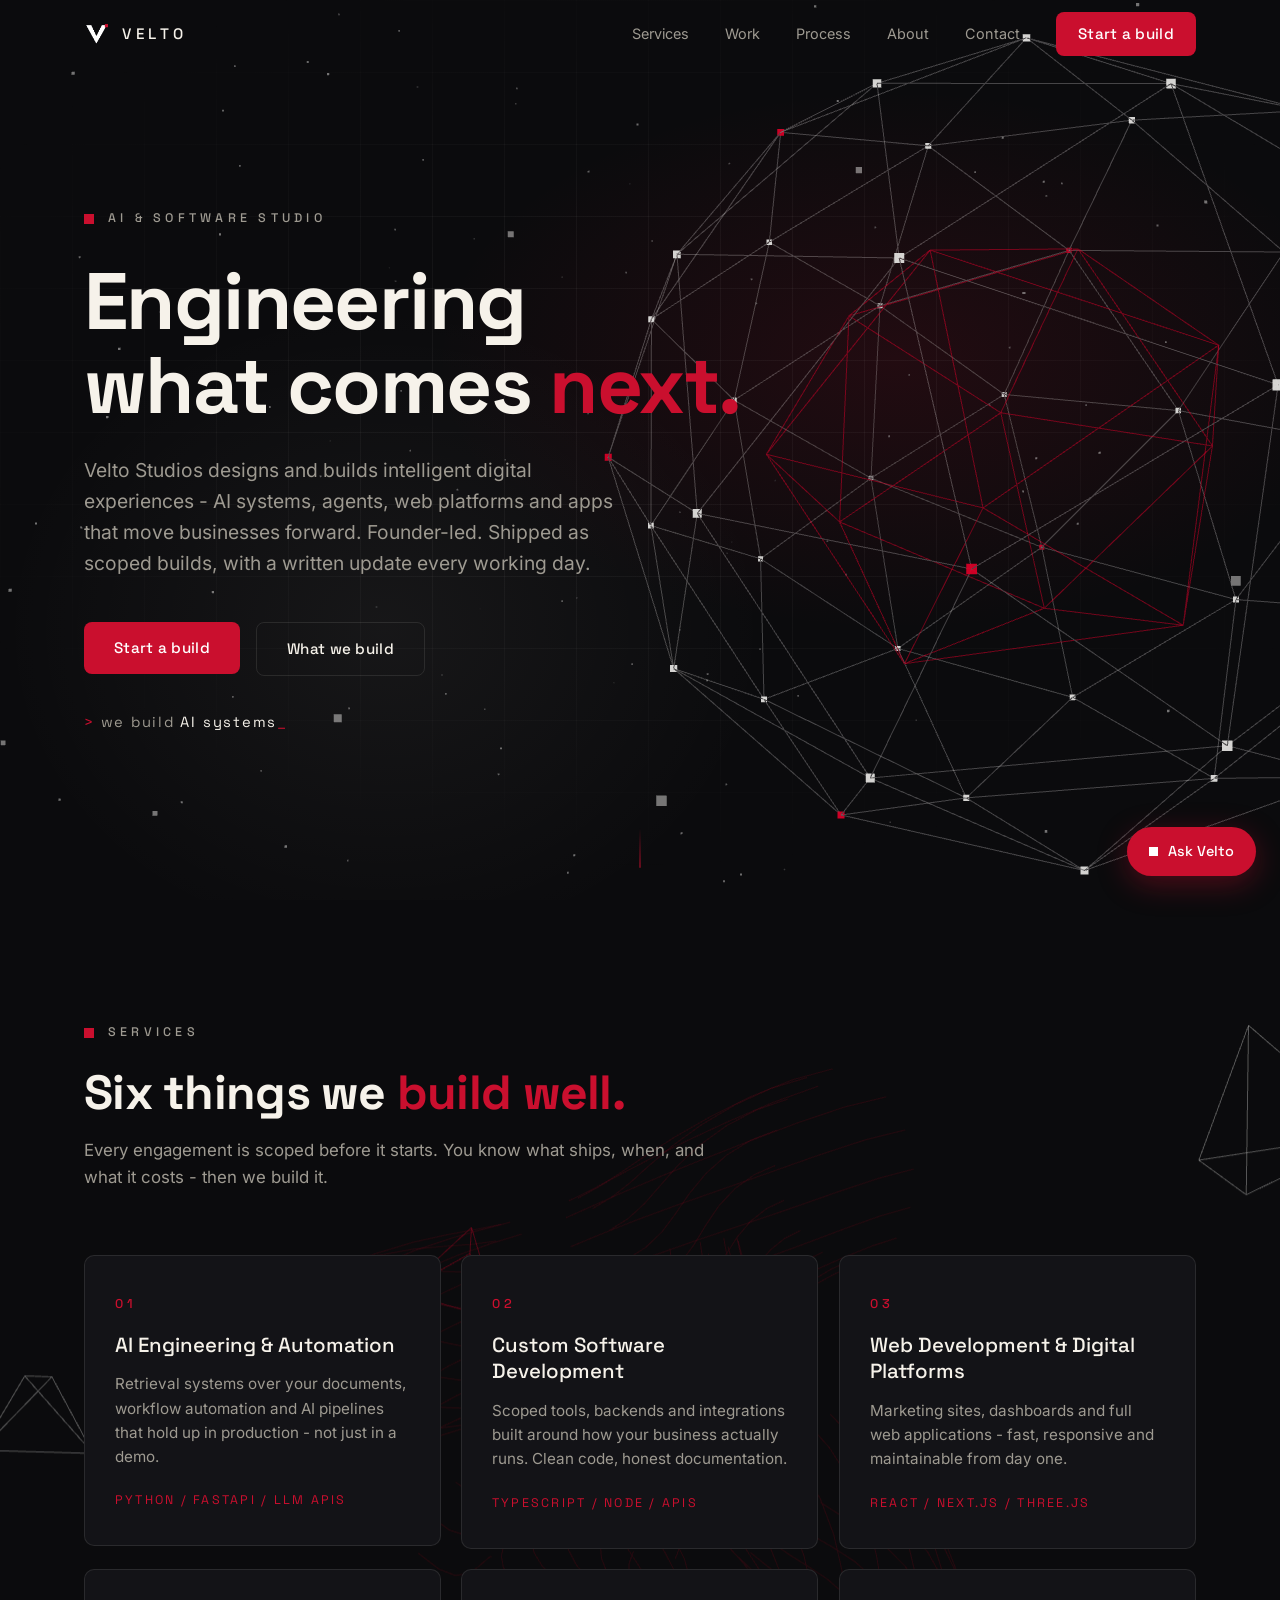
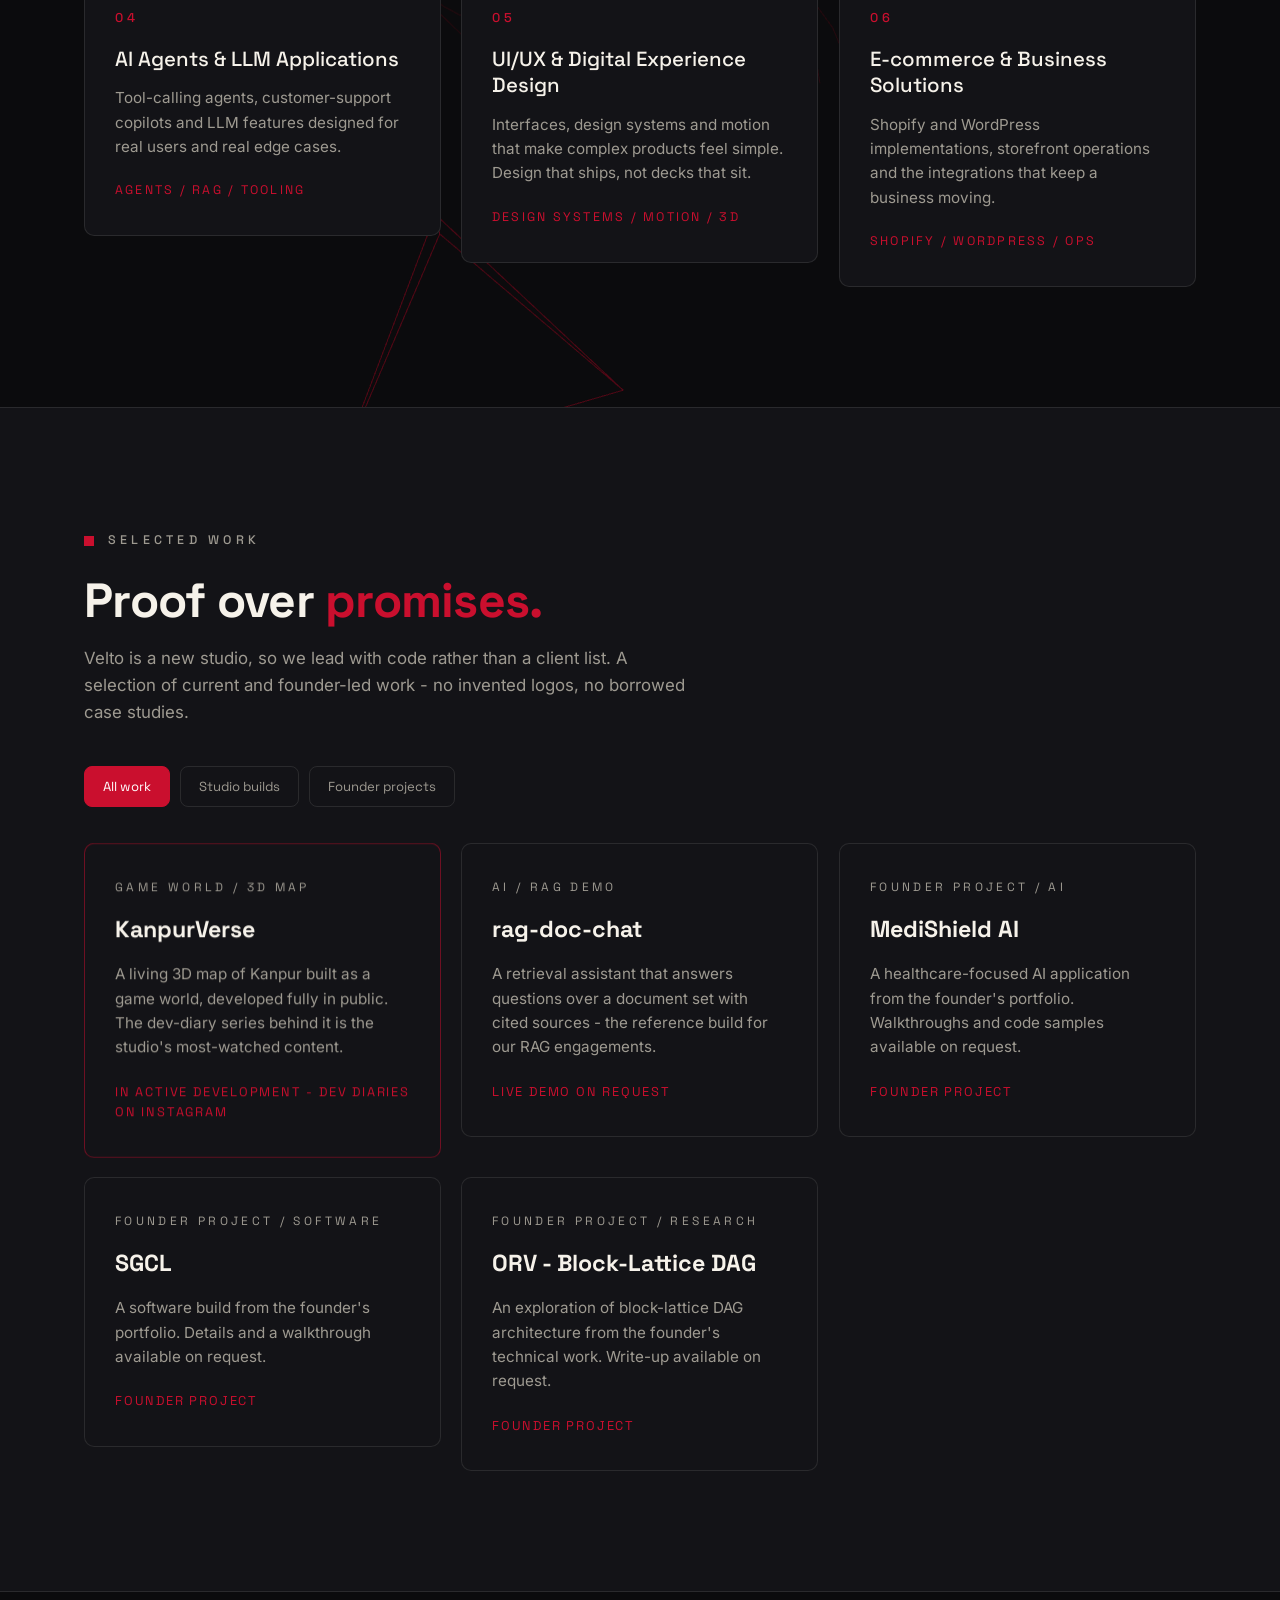
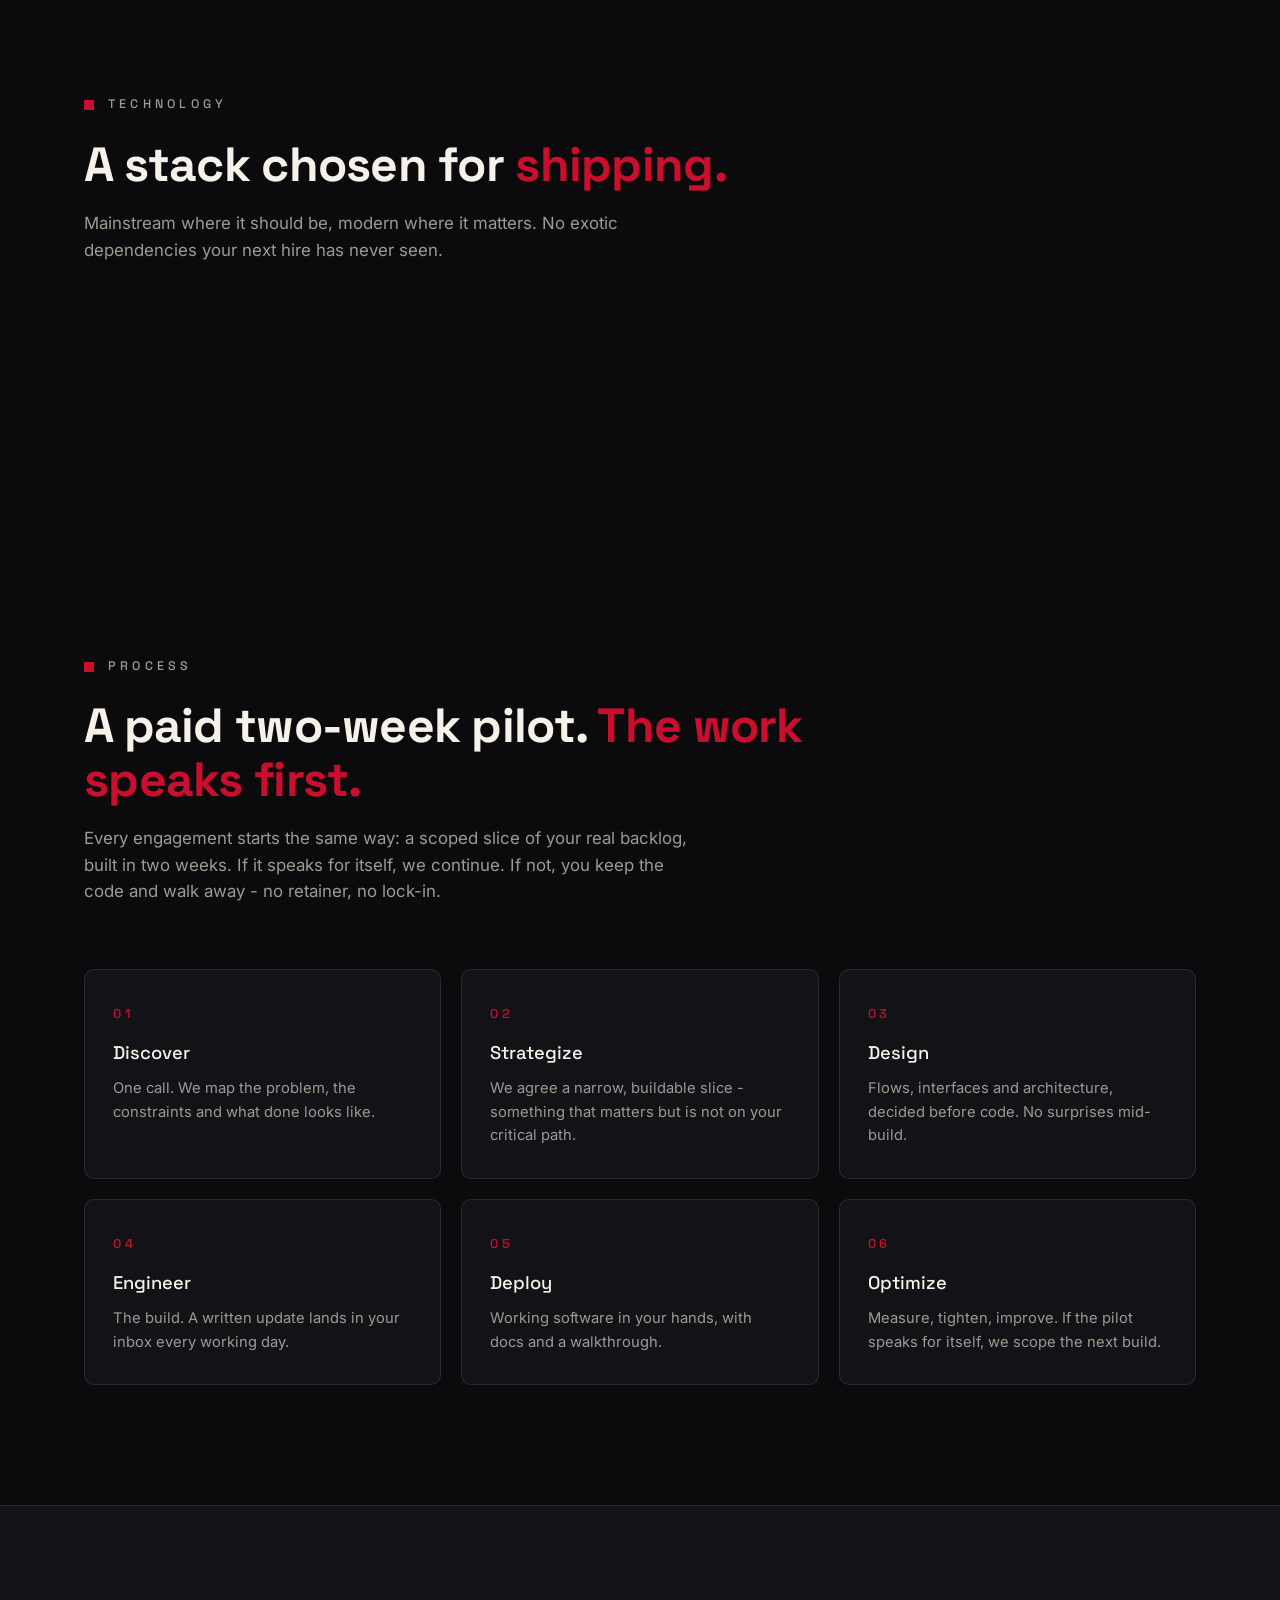
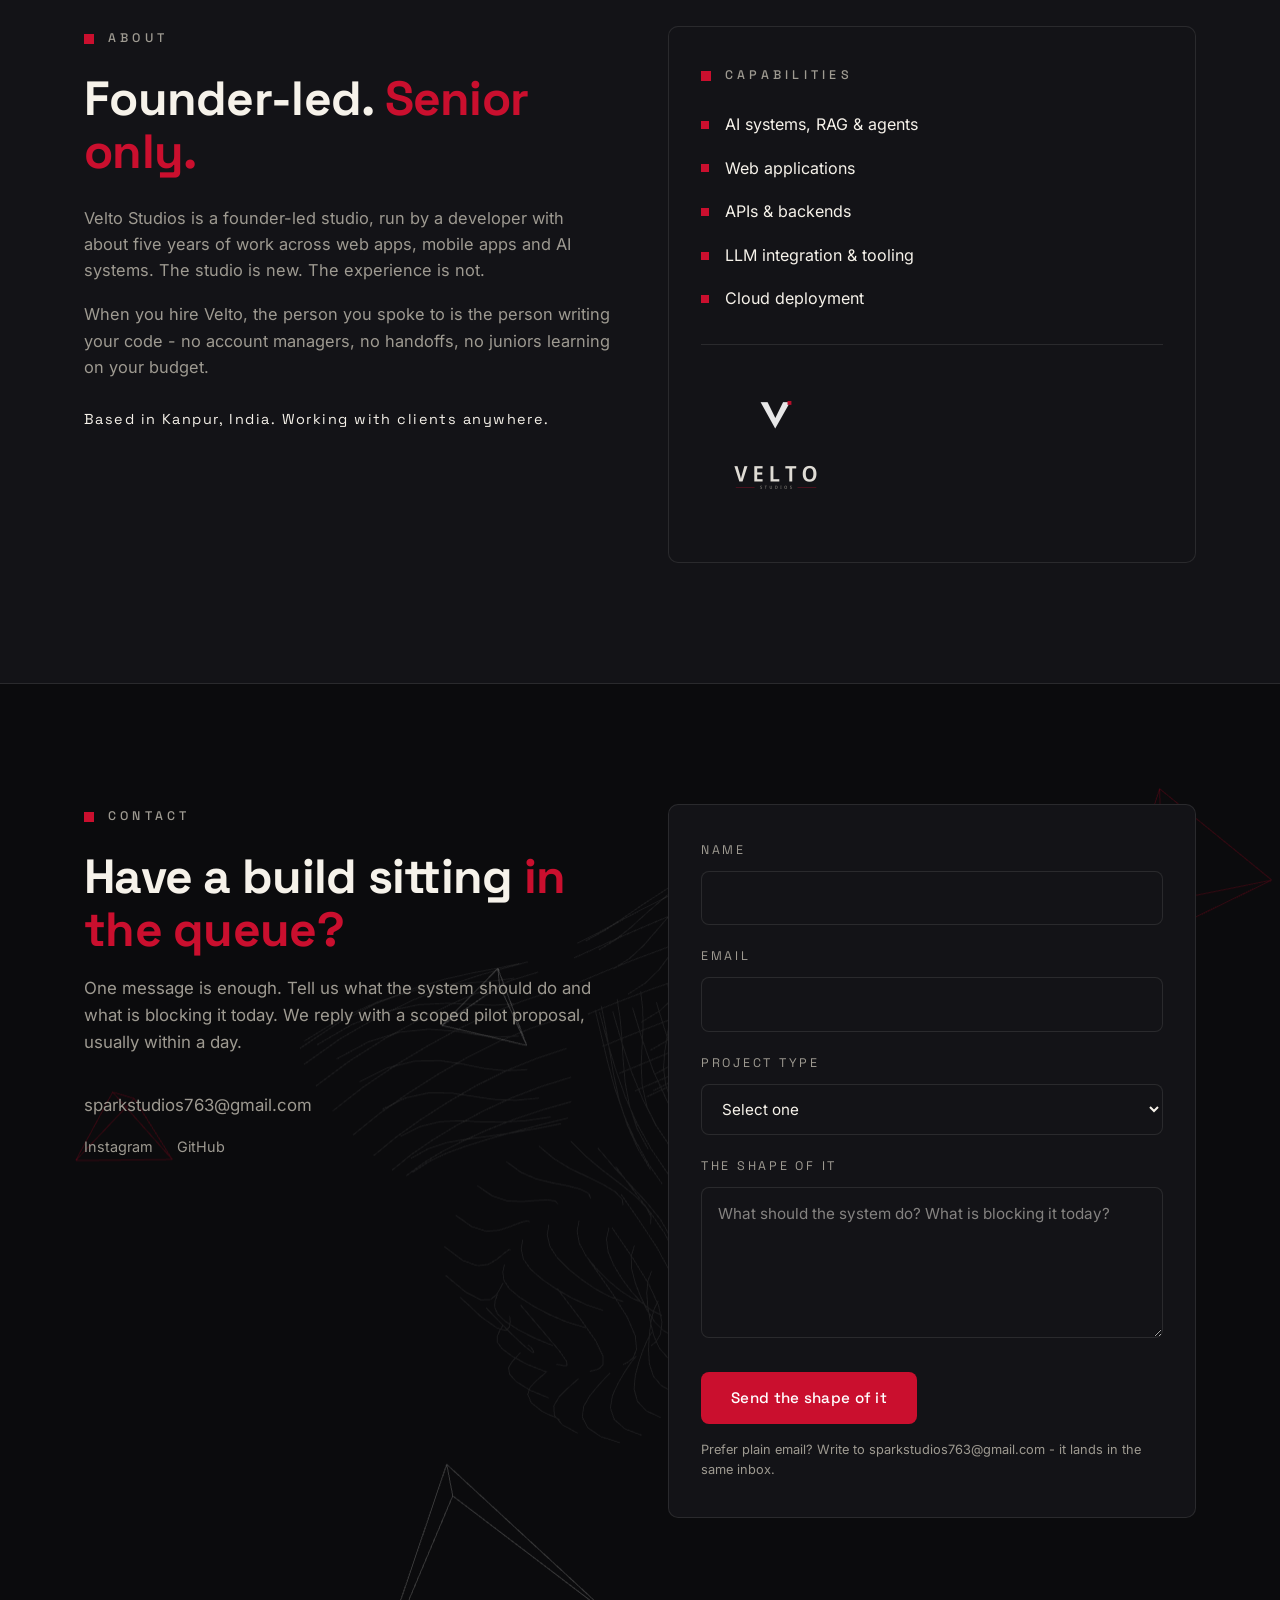
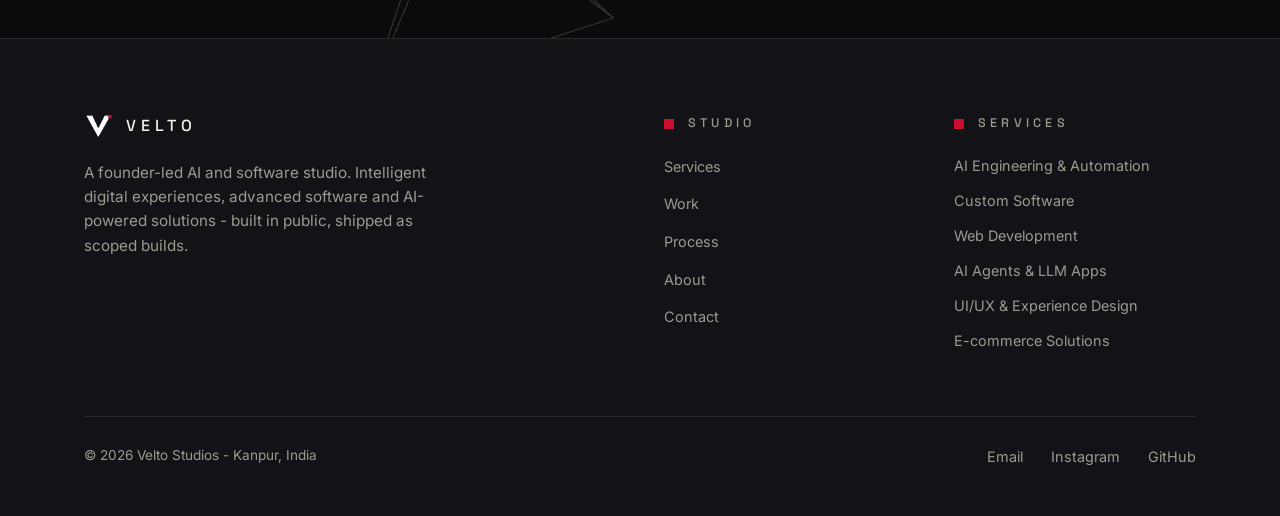
==== commit 2dfc73f0: "Velto Studios brand transformation: full site rebuild (Next.js static export, ink/white/signal-red s" ====
--- a/index.html
+++ b/index.html
@@ -1 +1 @@
-<!DOCTYPE html><!--vAUKogS5t0moA_zsB6N7O--><html lang="en" class="__variable_09186b __variable_7044c7"><head><meta charSet="utf-8"/><meta name="viewport" content="width=device-width, initial-scale=1"/><link rel="preload" href="/_next/static/media/4124e330989ad7db-s.p.ttf" as="font" crossorigin="" type="font/ttf"/><link rel="preload" href="/_next/static/media/74b8e81ce7c73236-s.p.ttf" as="font" crossorigin="" type="font/ttf"/><link rel="preload" href="/_next/static/media/a0ec02eedcf69112-s.p.ttf" as="font" crossorigin="" type="font/ttf"/><link rel="preload" href="/_next/static/media/a5b19698539b0889-s.p.ttf" as="font" crossorigin="" type="font/ttf"/><link rel="preload" href="/_next/static/media/ac432c104f6dcd6d-s.p.ttf" as="font" crossorigin="" type="font/ttf"/><link rel="preload" href="/_next/static/media/c4b799ee535f7491-s.p.ttf" as="font" crossorigin="" type="font/ttf"/><link rel="preload" as="image" href="/assets/velto-mark-white-96.png"/><link rel="preload" as="image" href="/assets/velto-lockup-vertical-transparent-ivory.png"/><link rel="stylesheet" href="/_next/static/css/d059e1ec0162f4b0.css" data-precedence="next"/><link rel="preload" as="script" fetchPriority="low" href="/_next/static/chunks/webpack-b5b2627bff324c1a.js"/><script src="/_next/static/chunks/4bd1b696-c023c6e3521b1417.js" async=""></script><script src="/_next/static/chunks/255-15b9cc804e0d9c7d.js" async=""></script><script src="/_next/static/chunks/main-app-c8f17f70833b1790.js" async=""></script><script src="/_next/static/chunks/714-0cd5aac110411a07.js" async=""></script><script src="/_next/static/chunks/app/page-d3ad3696d74cef97.js" async=""></script><meta name="next-size-adjust" content=""/><title>Velto Studios - AI Systems &amp; Software Development</title><meta name="description" content="Velto Studios is a founder-led AI and software studio. We design and build intelligent digital experiences - AI systems, agents, web platforms and apps - delivered as scoped builds with a written update every working day."/><link rel="manifest" href="/site.webmanifest"/><meta name="keywords" content="Velto Studios,AI engineering,software development,RAG systems,AI agents,web development,Next.js,founder-led studio"/><meta property="og:title" content="Velto Studios - AI Systems &amp; Software Development"/><meta property="og:description" content="A founder-led AI and software studio. Intelligent digital experiences, advanced software and AI-powered solutions that move businesses forward."/><meta property="og:url" content="https://velto-studios.github.io"/><meta property="og:site_name" content="Velto Studios"/><meta property="og:image" content="https://velto-studios.github.io/og-image.png"/><meta property="og:image:width" content="1200"/><meta property="og:image:height" content="630"/><meta property="og:image:alt" content="Velto Studios"/><meta property="og:type" content="website"/><meta name="twitter:card" content="summary_large_image"/><meta name="twitter:title" content="Velto Studios - AI Systems &amp; Software Development"/><meta name="twitter:description" content="A founder-led AI and software studio. Intelligent digital experiences, advanced software and AI-powered solutions that move businesses forward."/><meta name="twitter:image" content="https://velto-studios.github.io/og-image.png"/><link rel="icon" href="/favicon-16.png" sizes="16x16" type="image/png"/><link rel="icon" href="/favicon-32.png" sizes="32x32" type="image/png"/><link rel="apple-touch-icon" href="/apple-touch-icon.png" sizes="180x180"/><script src="/_next/static/chunks/polyfills-42372ed130431b0a.js" noModule=""></script></head><body><div hidden=""><!--$--><!--/$--></div><script type="application/ld+json">{"@context":"https://schema.org","@type":"Organization","name":"Velto Studios","url":"https://velto-studios.github.io","logo":"https://velto-studios.github.io/icon-512.png","description":"Founder-led AI and software studio building AI systems, web platforms and apps as scoped contract builds.","address":{"@type":"PostalAddress","addressLocality":"Kanpur","addressCountry":"IN"},"sameAs":["https://www.instagram.com/velto_studios","https://github.com/velto-studios"]}</script><main id="top"><nav class="fixed top-0 left-0 right-0 z-50 transition-colors duration-300" aria-label="Primary" style="background:transparent;backdrop-filter:none;-webkit-backdrop-filter:none;border-bottom:1px solid transparent;opacity:0;transform:translateY(-64px)"><div class="wrap flex items-center justify-between" style="height:68px"><a href="#top" class="flex items-center gap-3" aria-label="Velto Studios - home"><img src="/assets/velto-mark-white-96.png" alt="" width="26" height="26"/><span class="font-display" style="font-weight:500;letter-spacing:0.3em;font-size:0.95rem">VELTO</span></a><div class="hidden md:flex items-center gap-9"><a href="#services" class="nav-link">Services</a><a href="#work" class="nav-link">Work</a><a href="#process" class="nav-link">Process</a><a href="#about" class="nav-link">About</a><a href="#contact" class="nav-link">Contact</a><a href="#contact" class="btn btn-primary" style="padding:10px 22px">Start a build</a></div><button class="md:hidden flex flex-col justify-center gap-1.5 p-2" aria-label="Open menu" aria-expanded="false"><span class="block h-px w-6 bg-[var(--ivory)] transition-transform duration-300" style="transform:none"></span><span class="block h-px w-6 bg-[var(--ivory)] transition-transform duration-300" style="transform:none"></span></button></div><div aria-hidden="true" style="transform-origin:0 50%;height:2px;background:var(--signal);opacity:0;transition:opacity .3s;transform:scaleX(0)"></div></nav><header class="relative flex items-center" style="min-height:100svh;overflow:hidden"><div class="hero-fallback" aria-hidden="true"></div><div class="hero-grid-lines" aria-hidden="true"></div><div class="wrap relative z-10 w-full" style="padding-top:140px;padding-bottom:100px"><p class="kicker" style="opacity:0;transform:translateY(16px)">AI &amp; Software Studio</p><h1 style="font-size:clamp(2.7rem, 6.4vw, 5rem);line-height:1.05;font-weight:700;letter-spacing:-0.02em;max-width:780px;margin-top:28px;opacity:0;transform:translateY(28px)">Engineering<br/>what comes <span style="color:var(--signal)">next.</span></h1><p style="margin-top:28px;font-size:clamp(1.02rem, 1.6vw, 1.2rem);color:var(--ivory-dim);max-width:560px;font-weight:300;opacity:0;transform:translateY(24px)">Velto Studios designs and builds intelligent digital experiences - AI systems, agents, web platforms and apps that move businesses forward. Founder-led. Shipped as scoped builds, with a written update every working day.</p><div class="flex flex-wrap gap-4" style="margin-top:44px;opacity:0;transform:translateY(20px)"><div style="display:inline-block;transform:none"><a href="#contact" class="btn btn-primary">Start a build</a></div><div style="display:inline-block;transform:none"><a href="#services" class="btn btn-ghost">What we build</a></div></div><div style="opacity:0"><p class="font-display" style="margin-top:34px;font-size:0.92rem;letter-spacing:0.12em;color:var(--ivory-dim)" aria-label="We build AI systems, agents, web platforms, apps and RAG pipelines"><span style="color:var(--signal)">&gt;</span> we build<!-- --> <span style="color:var(--ivory)"></span><span style="color:var(--signal)" class="animate-pulse">_</span></p></div></div><a href="#services" class="absolute left-1/2 bottom-8 z-10 hidden md:block" aria-label="Scroll to services" style="transform:translateX(-50%);opacity:0"><span class="block h-10 w-px mx-auto" style="background:linear-gradient(to bottom, transparent, var(--signal))"></span></a></header><section id="services" class="section" aria-label="Services"><div class="wrap"><div style="opacity:0;transform:translateY(32px)"><p class="kicker">Services</p><h2 style="font-size:clamp(1.9rem, 4vw, 3rem);line-height:1.12;font-weight:700;letter-spacing:-0.015em;margin-top:20px;max-width:720px">Six things we <span style="color:var(--signal)">build well.</span></h2><p style="margin-top:18px;color:var(--ivory-dim);max-width:620px;font-size:1.05rem">Every engagement is scoped before it starts. You know what ships, when, and what it costs - then we build it.</p></div><div class="grid gap-5" style="margin-top:64px;grid-template-columns:repeat(auto-fit, minmax(320px, 1fr))"><div style="opacity:0;transform:translateY(32px)"><article class="card h-full" style="padding:34px 30px"><span class="step-num">01</span><h3 style="font-size:1.28rem;font-weight:500;margin-top:16px;line-height:1.3">AI Engineering &amp; Automation</h3><p style="margin-top:14px;color:var(--ivory-dim);font-size:0.95rem">Retrieval systems over your documents, workflow automation and AI pipelines that hold up in production - not just in a demo.</p><p class="font-display" style="margin-top:22px;font-size:0.78rem;letter-spacing:0.18em;color:var(--signal);text-transform:uppercase">Python / FastAPI / LLM APIs</p></article></div><div style="opacity:0;transform:translateY(32px)"><article class="card h-full" style="padding:34px 30px"><span class="step-num">02</span><h3 style="font-size:1.28rem;font-weight:500;margin-top:16px;line-height:1.3">Custom Software Development</h3><p style="margin-top:14px;color:var(--ivory-dim);font-size:0.95rem">Scoped tools, backends and integrations built around how your business actually runs. Clean code, honest documentation.</p><p class="font-display" style="margin-top:22px;font-size:0.78rem;letter-spacing:0.18em;color:var(--signal);text-transform:uppercase">TypeScript / Node / APIs</p></article></div><div style="opacity:0;transform:translateY(32px)"><article class="card h-full" style="padding:34px 30px"><span class="step-num">03</span><h3 style="font-size:1.28rem;font-weight:500;margin-top:16px;line-height:1.3">Web Development &amp; Digital Platforms</h3><p style="margin-top:14px;color:var(--ivory-dim);font-size:0.95rem">Marketing sites, dashboards and full web applications - fast, responsive and maintainable from day one.</p><p class="font-display" style="margin-top:22px;font-size:0.78rem;letter-spacing:0.18em;color:var(--signal);text-transform:uppercase">React / Next.js / Three.js</p></article></div><div style="opacity:0;transform:translateY(32px)"><article class="card h-full" style="padding:34px 30px"><span class="step-num">04</span><h3 style="font-size:1.28rem;font-weight:500;margin-top:16px;line-height:1.3">AI Agents &amp; LLM Applications</h3><p style="margin-top:14px;color:var(--ivory-dim);font-size:0.95rem">Tool-calling agents, customer-support copilots and LLM features designed for real users and real edge cases.</p><p class="font-display" style="margin-top:22px;font-size:0.78rem;letter-spacing:0.18em;color:var(--signal);text-transform:uppercase">Agents / RAG / Tooling</p></article></div><div style="opacity:0;transform:translateY(32px)"><article class="card h-full" style="padding:34px 30px"><span class="step-num">05</span><h3 style="font-size:1.28rem;font-weight:500;margin-top:16px;line-height:1.3">UI/UX &amp; Digital Experience Design</h3><p style="margin-top:14px;color:var(--ivory-dim);font-size:0.95rem">Interfaces, design systems and motion that make complex products feel simple. Design that ships, not decks that sit.</p><p class="font-display" style="margin-top:22px;font-size:0.78rem;letter-spacing:0.18em;color:var(--signal);text-transform:uppercase">Design systems / Motion / 3D</p></article></div><div style="opacity:0;transform:translateY(32px)"><article class="card h-full" style="padding:34px 30px"><span class="step-num">06</span><h3 style="font-size:1.28rem;font-weight:500;margin-top:16px;line-height:1.3">E-commerce &amp; Business Solutions</h3><p style="margin-top:14px;color:var(--ivory-dim);font-size:0.95rem">Shopify and WordPress implementations, storefront operations and the integrations that keep a business moving.</p><p class="font-display" style="margin-top:22px;font-size:0.78rem;letter-spacing:0.18em;color:var(--signal);text-transform:uppercase">Shopify / WordPress / Ops</p></article></div></div></div></section><section id="work" class="section" aria-label="Selected work" style="background:var(--ink-2);border-top:1px solid var(--line);border-bottom:1px solid var(--line)"><div class="wrap"><div style="opacity:0;transform:translateY(32px)"><p class="kicker">Selected Work</p><h2 style="font-size:clamp(1.9rem, 4vw, 3rem);line-height:1.12;font-weight:700;letter-spacing:-0.015em;margin-top:20px;max-width:720px">Proof over <span style="color:var(--signal)">promises.</span></h2><p style="margin-top:18px;color:var(--ivory-dim);max-width:620px;font-size:1.05rem">Velto is a new studio, so we lead with code rather than a client list. A selection of current and founder-led work - no invented logos, no borrowed case studies.</p></div><div style="opacity:0;transform:translateY(32px)"><div class="flex flex-wrap gap-2.5" style="margin-top:40px" role="tablist" aria-label="Filter projects"><button role="tab" aria-selected="true" class="tech-chip" style="cursor:pointer;padding:9px 18px;font-size:0.82rem;color:#fff;background:var(--signal);border-color:var(--signal)">All work</button><button role="tab" aria-selected="false" class="tech-chip" style="cursor:pointer;padding:9px 18px;font-size:0.82rem">Studio builds</button><button role="tab" aria-selected="false" class="tech-chip" style="cursor:pointer;padding:9px 18px;font-size:0.82rem">Founder projects</button></div></div><div class="grid gap-5" style="margin-top:36px;grid-template-columns:repeat(auto-fit, minmax(320px, 1fr))"><div style="opacity:0;transform:translateY(32px)"><article class="card h-full flex flex-col" style="padding:34px 30px;border-color:rgba(202,15,46,0.5)"><p class="font-display" style="font-size:0.75rem;letter-spacing:0.28em;text-transform:uppercase;color:var(--ivory-dim)">Game world / 3D map</p><h3 style="font-size:1.45rem;font-weight:700;margin-top:14px">KanpurVerse</h3><p style="margin-top:14px;color:var(--ivory-dim);font-size:0.95rem;flex-grow:1">A living 3D map of Kanpur built as a game world, developed fully in public. The dev-diary series behind it is the studio&#x27;s most-watched content.</p><p class="font-display" style="margin-top:22px;font-size:0.8rem;letter-spacing:0.14em;color:var(--signal);text-transform:uppercase">In active development - dev diaries on Instagram</p></article></div><div style="opacity:0;transform:translateY(32px)"><article class="card h-full flex flex-col" style="padding:34px 30px"><p class="font-display" style="font-size:0.75rem;letter-spacing:0.28em;text-transform:uppercase;color:var(--ivory-dim)">AI / RAG demo</p><h3 style="font-size:1.45rem;font-weight:700;margin-top:14px">rag-doc-chat</h3><p style="margin-top:14px;color:var(--ivory-dim);font-size:0.95rem;flex-grow:1">A retrieval assistant that answers questions over a document set with cited sources - the reference build for our RAG engagements.</p><p class="font-display" style="margin-top:22px;font-size:0.8rem;letter-spacing:0.14em;color:var(--signal);text-transform:uppercase">Live demo on request</p></article></div><div style="opacity:0;transform:translateY(32px)"><article class="card h-full flex flex-col" style="padding:34px 30px"><p class="font-display" style="font-size:0.75rem;letter-spacing:0.28em;text-transform:uppercase;color:var(--ivory-dim)">Founder project / AI</p><h3 style="font-size:1.45rem;font-weight:700;margin-top:14px">MediShield AI</h3><p style="margin-top:14px;color:var(--ivory-dim);font-size:0.95rem;flex-grow:1">A healthcare-focused AI application from the founder&#x27;s portfolio. Walkthroughs and code samples available on request.</p><p class="font-display" style="margin-top:22px;font-size:0.8rem;letter-spacing:0.14em;color:var(--signal);text-transform:uppercase">Founder project</p></article></div><div style="opacity:0;transform:translateY(32px)"><article class="card h-full flex flex-col" style="padding:34px 30px"><p class="font-display" style="font-size:0.75rem;letter-spacing:0.28em;text-transform:uppercase;color:var(--ivory-dim)">Founder project / Software</p><h3 style="font-size:1.45rem;font-weight:700;margin-top:14px">SGCL</h3><p style="margin-top:14px;color:var(--ivory-dim);font-size:0.95rem;flex-grow:1">A software build from the founder&#x27;s portfolio. Details and a walkthrough available on request.</p><p class="font-display" style="margin-top:22px;font-size:0.8rem;letter-spacing:0.14em;color:var(--signal);text-transform:uppercase">Founder project</p></article></div><div style="opacity:0;transform:translateY(32px)"><article class="card h-full flex flex-col" style="padding:34px 30px"><p class="font-display" style="font-size:0.75rem;letter-spacing:0.28em;text-transform:uppercase;color:var(--ivory-dim)">Founder project / Research</p><h3 style="font-size:1.45rem;font-weight:700;margin-top:14px">ORV - Block-Lattice DAG</h3><p style="margin-top:14px;color:var(--ivory-dim);font-size:0.95rem;flex-grow:1">An exploration of block-lattice DAG architecture from the founder&#x27;s technical work. Write-up available on request.</p><p class="font-display" style="margin-top:22px;font-size:0.8rem;letter-spacing:0.14em;color:var(--signal);text-transform:uppercase">Founder project</p></article></div></div></div></section><section class="section" aria-label="Technology" style="padding-top:100px;padding-bottom:100px"><div class="wrap"><div style="opacity:0;transform:translateY(32px)"><p class="kicker">Technology</p><h2 style="font-size:clamp(1.9rem, 4vw, 3rem);line-height:1.12;font-weight:700;letter-spacing:-0.015em;margin-top:20px;max-width:720px">A stack chosen for <span style="color:var(--signal)">shipping.</span></h2><p style="margin-top:18px;color:var(--ivory-dim);max-width:620px;font-size:1.05rem">Mainstream where it should be, modern where it matters. No exotic dependencies your next hire has never seen.</p></div><div style="opacity:0;transform:translateY(32px)"><div class="grid gap-3" style="margin-top:52px;grid-template-columns:repeat(auto-fit, minmax(150px, 1fr))"><div class="tech-chip text-center">React</div><div class="tech-chip text-center">Next.js</div><div class="tech-chip text-center">TypeScript</div><div class="tech-chip text-center">Node.js</div><div class="tech-chip text-center">Python</div><div class="tech-chip text-center">FastAPI</div><div class="tech-chip text-center">MongoDB</div><div class="tech-chip text-center">Three.js</div><div class="tech-chip text-center">LLM APIs</div><div class="tech-chip text-center">RAG</div><div class="tech-chip text-center">Docker</div><div class="tech-chip text-center">CI / CD</div></div></div></div></section><section id="process" class="section" aria-label="Process"><div class="wrap"><div style="opacity:0;transform:translateY(32px)"><p class="kicker">Process</p><h2 style="font-size:clamp(1.9rem, 4vw, 3rem);line-height:1.12;font-weight:700;letter-spacing:-0.015em;margin-top:20px;max-width:720px">A paid two-week pilot. <span style="color:var(--signal)">The work speaks first.</span></h2><p style="margin-top:18px;color:var(--ivory-dim);max-width:620px;font-size:1.05rem">Every engagement starts the same way: a scoped slice of your real backlog, built in two weeks. If it speaks for itself, we continue. If not, you keep the code and walk away - no retainer, no lock-in.</p></div><div class="grid gap-5" style="margin-top:64px;grid-template-columns:repeat(auto-fit, minmax(300px, 1fr))"><div style="opacity:0;transform:translateY(32px)"><div class="card h-full" style="padding:30px 28px"><span class="step-num">01</span><h3 style="font-size:1.15rem;font-weight:500;margin-top:12px">Discover</h3><p style="margin-top:10px;color:var(--ivory-dim);font-size:0.92rem">One call. We map the problem, the constraints and what done looks like.</p></div></div><div style="opacity:0;transform:translateY(32px)"><div class="card h-full" style="padding:30px 28px"><span class="step-num">02</span><h3 style="font-size:1.15rem;font-weight:500;margin-top:12px">Strategize</h3><p style="margin-top:10px;color:var(--ivory-dim);font-size:0.92rem">We agree a narrow, buildable slice - something that matters but is not on your critical path.</p></div></div><div style="opacity:0;transform:translateY(32px)"><div class="card h-full" style="padding:30px 28px"><span class="step-num">03</span><h3 style="font-size:1.15rem;font-weight:500;margin-top:12px">Design</h3><p style="margin-top:10px;color:var(--ivory-dim);font-size:0.92rem">Flows, interfaces and architecture, decided before code. No surprises mid-build.</p></div></div><div style="opacity:0;transform:translateY(32px)"><div class="card h-full" style="padding:30px 28px"><span class="step-num">04</span><h3 style="font-size:1.15rem;font-weight:500;margin-top:12px">Engineer</h3><p style="margin-top:10px;color:var(--ivory-dim);font-size:0.92rem">The build. A written update lands in your inbox every working day.</p></div></div><div style="opacity:0;transform:translateY(32px)"><div class="card h-full" style="padding:30px 28px"><span class="step-num">05</span><h3 style="font-size:1.15rem;font-weight:500;margin-top:12px">Deploy</h3><p style="margin-top:10px;color:var(--ivory-dim);font-size:0.92rem">Working software in your hands, with docs and a walkthrough.</p></div></div><div style="opacity:0;transform:translateY(32px)"><div class="card h-full" style="padding:30px 28px"><span class="step-num">06</span><h3 style="font-size:1.15rem;font-weight:500;margin-top:12px">Optimize</h3><p style="margin-top:10px;color:var(--ivory-dim);font-size:0.92rem">Measure, tighten, improve. If the pilot speaks for itself, we scope the next build.</p></div></div></div></div></section><section id="about" class="section" aria-label="About Velto Studios" style="background:var(--ink-2);border-top:1px solid var(--line);border-bottom:1px solid var(--line)"><div class="wrap grid gap-14 md:grid-cols-2 items-start"><div><div style="opacity:0;transform:translateY(32px)"><p class="kicker">About</p><h2 style="font-size:clamp(1.9rem, 4vw, 3rem);line-height:1.12;font-weight:700;letter-spacing:-0.015em;margin-top:20px;max-width:720px">Founder-led. <span style="color:var(--signal)">Senior only.</span></h2></div><div style="opacity:0;transform:translateY(32px)"><p style="margin-top:26px;color:var(--ivory-dim);font-size:1.02rem">Velto Studios is a founder-led studio, run by a developer with about five years of work across web apps, mobile apps and AI systems. The studio is new. The experience is not.</p><p style="margin-top:18px;color:var(--ivory-dim);font-size:1.02rem">When you hire Velto, the person you spoke to is the person writing your code - no account managers, no handoffs, no juniors learning on your budget.</p><p class="font-display" style="margin-top:28px;font-size:0.9rem;letter-spacing:0.1em;color:var(--ivory)">Based in Kanpur, India. Working with clients anywhere.</p></div></div><div style="opacity:0;transform:translateY(32px)"><div class="card" style="padding:36px 32px"><p class="kicker" style="margin-bottom:26px">Capabilities</p><ul class="flex flex-col" style="gap:18px"><li class="flex items-center gap-4"><span style="width:8px;height:8px;background:var(--signal);flex:none"></span><span style="font-size:1rem">AI systems, RAG &amp; agents</span></li><li class="flex items-center gap-4"><span style="width:8px;height:8px;background:var(--signal);flex:none"></span><span style="font-size:1rem">Web applications</span></li><li class="flex items-center gap-4"><span style="width:8px;height:8px;background:var(--signal);flex:none"></span><span style="font-size:1rem">APIs &amp; backends</span></li><li class="flex items-center gap-4"><span style="width:8px;height:8px;background:var(--signal);flex:none"></span><span style="font-size:1rem">LLM integration &amp; tooling</span></li><li class="flex items-center gap-4"><span style="width:8px;height:8px;background:var(--signal);flex:none"></span><span style="font-size:1rem">Cloud deployment</span></li></ul><div style="margin-top:32px;padding-top:26px;border-top:1px solid var(--line)"><img src="/assets/velto-lockup-vertical-transparent-ivory.png" alt="Velto Studios" width="150" height="155" style="opacity:0.9"/></div></div></div></div></section><section id="contact" class="section" aria-label="Contact"><div class="wrap grid gap-14 md:grid-cols-2 items-start"><div><div style="opacity:0;transform:translateY(32px)"><p class="kicker">Contact</p><h2 style="font-size:clamp(1.9rem, 4vw, 3rem);line-height:1.12;font-weight:700;letter-spacing:-0.015em;margin-top:20px;max-width:720px">Have a build sitting <span style="color:var(--signal)">in the queue?</span></h2><p style="margin-top:18px;color:var(--ivory-dim);max-width:620px;font-size:1.05rem">One message is enough. Tell us what the system should do and what is blocking it today. We reply with a scoped pilot proposal, usually within a day.</p></div><div style="opacity:0;transform:translateY(32px)"><div style="margin-top:36px" class="flex flex-col gap-4"><a class="foot-link" href="mailto:sparkstudios763@gmail.com" style="font-size:1.05rem">sparkstudios763@gmail.com</a><div class="flex gap-6"><a class="foot-link" href="https://www.instagram.com/velto_studios" target="_blank" rel="noopener noreferrer">Instagram</a><a class="foot-link" href="https://github.com/velto-studios" target="_blank" rel="noopener noreferrer">GitHub</a></div></div></div></div><div style="opacity:0;transform:translateY(32px)"><form class="card" style="padding:36px 32px" noValidate="" action="https://formsubmit.co/sparkstudios763@gmail.com" method="POST"><input type="hidden" name="_subject" value="Build inquiry - Velto Studios website"/><input type="hidden" name="_captcha" value="false"/><input type="hidden" name="_template" value="table"/><input type="hidden" name="_next" value="https://velto-studios.github.io/?sent=1#contact"/><div class="field" style="margin-bottom:22px"><label for="name">Name</label><input id="name" type="text" autoComplete="name" name="name"/></div><div class="field" style="margin-bottom:22px"><label for="email">Email</label><input id="email" type="email" autoComplete="email" name="email"/></div><div class="field" style="margin-bottom:22px"><label for="projectType">Project type</label><select id="projectType" name="projectType"><option value="" disabled="" selected="">Select one</option><option value="AI system / RAG">AI system / RAG</option><option value="AI agent / LLM feature">AI agent / LLM feature</option><option value="Web application">Web application</option><option value="Website / digital platform">Website / digital platform</option><option value="UI/UX &amp; experience design">UI/UX &amp; experience design</option><option value="E-commerce / business solution">E-commerce / business solution</option><option value="Something else">Something else</option></select></div><div class="field" style="margin-bottom:26px"><label for="message">The shape of it</label><textarea id="message" name="message" rows="5" placeholder="What should the system do? What is blocking it today?"></textarea></div><div style="display:inline-block;transform:none"><button type="submit" class="btn btn-primary w-full">Send the shape of it</button></div><p style="margin-top:16px;color:var(--ivory-dim);font-size:0.8rem">Prefer plain email? Write to <!-- -->sparkstudios763@gmail.com<!-- --> - it lands in the same inbox.</p></form></div></div></section><footer style="border-top:1px solid var(--line);background:var(--ink-2)"><div class="wrap" style="padding-top:72px;padding-bottom:48px"><div class="grid gap-12 md:grid-cols-4"><div class="md:col-span-2"><a href="#top" class="flex items-center gap-3" aria-label="Velto Studios - back to top"><img src="/assets/velto-mark-white-96.png" alt="" width="30" height="30"/><span class="font-display" style="font-weight:500;letter-spacing:0.3em">VELTO</span></a><p style="margin-top:20px;color:var(--ivory-dim);max-width:380px;font-size:0.95rem">A founder-led AI and software studio. Intelligent digital experiences, advanced software and AI-powered solutions - built in public, shipped as scoped builds.</p></div><nav aria-label="Footer"><p class="kicker" style="margin-bottom:20px">Studio</p><ul class="flex flex-col gap-3"><li><a class="foot-link" href="#services">Services</a></li><li><a class="foot-link" href="#work">Work</a></li><li><a class="foot-link" href="#process">Process</a></li><li><a class="foot-link" href="#about">About</a></li><li><a class="foot-link" href="#contact">Contact</a></li></ul></nav><div><p class="kicker" style="margin-bottom:20px">Services</p><ul class="flex flex-col gap-3"><li class="foot-link" style="cursor:default">AI Engineering &amp; Automation</li><li class="foot-link" style="cursor:default">Custom Software</li><li class="foot-link" style="cursor:default">Web Development</li><li class="foot-link" style="cursor:default">AI Agents &amp; LLM Apps</li><li class="foot-link" style="cursor:default">UI/UX &amp; Experience Design</li><li class="foot-link" style="cursor:default">E-commerce Solutions</li></ul></div></div><div class="flex flex-col md:flex-row justify-between gap-6" style="margin-top:64px;padding-top:28px;border-top:1px solid var(--line)"><p style="color:var(--ivory-dim);font-size:0.85rem">© 2026 Velto Studios - Kanpur, India</p><div class="flex gap-7"><a class="foot-link" href="mailto:sparkstudios763@gmail.com">Email</a><a class="foot-link" href="https://www.instagram.com/velto_studios" target="_blank" rel="noopener noreferrer">Instagram</a><a class="foot-link" href="https://github.com/velto-studios" target="_blank" rel="noopener noreferrer">GitHub</a></div></div></div></footer><button class="fixed bottom-6 right-6 z-50 flex items-center gap-2.5" aria-label="Ask the Velto assistant" tabindex="0" style="background:var(--signal);color:#fff;border-radius:999px;padding:13px 22px;font-family:var(--font-display);font-weight:500;font-size:0.9rem;box-shadow:0 8px 30px rgba(202,15,46,0.35);opacity:0;transform:translateY(20px)"><span style="width:9px;height:9px;background:#fff;flex:none"></span>Ask Velto</button><div aria-hidden="true" class="pointer-events-none fixed z-0 hidden md:block" style="width:440px;height:440px;border-radius:50%;background:radial-gradient(circle, rgba(202,15,46,0.07) 0%, rgba(202,15,46,0.03) 35%, transparent 70%);transform:translateX(-400px) translateY(-400px)"></div></main><!--$--><!--/$--><script src="/_next/static/chunks/webpack-b5b2627bff324c1a.js" id="_R_" async=""></script><script>(self.__next_f=self.__next_f||[]).push([0])</script><script>self.__next_f.push([1,"1:\"$Sreact.fragment\"\n2:I[9766,[],\"\"]\n3:I[8924,[],\"\"]\n4:I[3464,[\"714\",\"static/chunks/714-0cd5aac110411a07.js\",\"974\",\"static/chunks/app/page-d3ad3696d74cef97.js\"],\"default\"]\n5:I[1602,[\"714\",\"static/chunks/714-0cd5aac110411a07.js\",\"974\",\"static/chunks/app/page-d3ad3696d74cef97.js\"],\"default\"]\n6:I[773,[\"714\",\"static/chunks/714-0cd5aac110411a07.js\",\"974\",\"static/chunks/app/page-d3ad3696d74cef97.js\"],\"default\"]\n16:I[7150,[],\"\"]\n:HL[\"/_next/static/media/4124e330989ad7db-s.p.ttf\",\"font\",{\"crossOrigin\":\"\",\"type\":\"font/ttf\"}]\n:HL[\"/_next/static/media/74b8e81ce7c73236-s.p.ttf\",\"font\",{\"crossOrigin\":\"\",\"type\":\"font/ttf\"}]\n:HL[\"/_next/static/media/a0ec02eedcf69112-s.p.ttf\",\"font\",{\"crossOrigin\":\"\",\"type\":\"font/ttf\"}]\n:HL[\"/_next/static/media/a5b19698539b0889-s.p.ttf\",\"font\",{\"crossOrigin\":\"\",\"type\":\"font/ttf\"}]\n:HL[\"/_next/static/media/ac432c104f6dcd6d-s.p.ttf\",\"font\",{\"crossOrigin\":\"\",\"type\":\"font/ttf\"}]\n:HL[\"/_next/static/media/c4b799ee535f7491-s.p.ttf\",\"font\",{\"crossOrigin\":\"\",\"type\":\"font/ttf\"}]\n:HL[\"/_next/static/css/d059e1ec0162f4b0.css\",\"style\"]\n"])</script><script>self.__next_f.push([1,"0:{\"P\":null,\"b\":\"vAUKogS5t0moA_zsB6N7O\",\"p\":\"\",\"c\":[\"\",\"\"],\"i\":false,\"f\":[[[\"\",{\"children\":[\"__PAGE__\",{}]},\"$undefined\",\"$undefined\",true],[\"\",[\"$\",\"$1\",\"c\",{\"children\":[[[\"$\",\"link\",\"0\",{\"rel\":\"stylesheet\",\"href\":\"/_next/static/css/d059e1ec0162f4b0.css\",\"precedence\":\"next\",\"crossOrigin\":\"$undefined\",\"nonce\":\"$undefined\"}]],[\"$\",\"html\",null,{\"lang\":\"en\",\"className\":\"__variable_09186b __variable_7044c7\",\"children\":[\"$\",\"body\",null,{\"children\":[[\"$\",\"script\",null,{\"type\":\"application/ld+json\",\"dangerouslySetInnerHTML\":{\"__html\":\"{\\\"@context\\\":\\\"https://schema.org\\\",\\\"@type\\\":\\\"Organization\\\",\\\"name\\\":\\\"Velto Studios\\\",\\\"url\\\":\\\"https://velto-studios.github.io\\\",\\\"logo\\\":\\\"https://velto-studios.github.io/icon-512.png\\\",\\\"description\\\":\\\"Founder-led AI and software studio building AI systems, web platforms and apps as scoped contract builds.\\\",\\\"address\\\":{\\\"@type\\\":\\\"PostalAddress\\\",\\\"addressLocality\\\":\\\"Kanpur\\\",\\\"addressCountry\\\":\\\"IN\\\"},\\\"sameAs\\\":[\\\"https://www.instagram.com/velto_studios\\\",\\\"https://github.com/velto-studios\\\"]}\"}}],[\"$\",\"$L2\",null,{\"parallelRouterKey\":\"children\",\"error\":\"$undefined\",\"errorStyles\":\"$undefined\",\"errorScripts\":\"$undefined\",\"template\":[\"$\",\"$L3\",null,{}],\"templateStyles\":\"$undefined\",\"templateScripts\":\"$undefined\",\"notFound\":[[[\"$\",\"title\",null,{\"children\":\"404: This page could not be found.\"}],[\"$\",\"div\",null,{\"style\":{\"fontFamily\":\"system-ui,\\\"Segoe UI\\\",Roboto,Helvetica,Arial,sans-serif,\\\"Apple Color Emoji\\\",\\\"Segoe UI Emoji\\\"\",\"height\":\"100vh\",\"textAlign\":\"center\",\"display\":\"flex\",\"flexDirection\":\"column\",\"alignItems\":\"center\",\"justifyContent\":\"center\"},\"children\":[\"$\",\"div\",null,{\"children\":[[\"$\",\"style\",null,{\"dangerouslySetInnerHTML\":{\"__html\":\"body{color:#000;background:#fff;margin:0}.next-error-h1{border-right:1px solid rgba(0,0,0,.3)}@media (prefers-color-scheme:dark){body{color:#fff;background:#000}.next-error-h1{border-right:1px solid rgba(255,255,255,.3)}}\"}}],[\"$\",\"h1\",null,{\"className\":\"next-error-h1\",\"style\":{\"display\":\"inline-block\",\"margin\":\"0 20px 0 0\",\"padding\":\"0 23px 0 0\",\"fontSize\":24,\"fontWeight\":500,\"verticalAlign\":\"top\",\"lineHeight\":\"49px\"},\"children\":404}],[\"$\",\"div\",null,{\"style\":{\"display\":\"inline-block\"},\"children\":[\"$\",\"h2\",null,{\"style\":{\"fontSize\":14,\"fontWeight\":400,\"lineHeight\":\"49px\",\"margin\":0},\"children\":\"This page could not be found.\"}]}]]}]}]],[]],\"forbidden\":\"$undefined\",\"unauthorized\":\"$undefined\"}]]}]}]]}],{\"children\":[\"__PAGE__\",[\"$\",\"$1\",\"c\",{\"children\":[[\"$\",\"main\",null,{\"id\":\"top\",\"children\":[[\"$\",\"$L4\",null,{}],[\"$\",\"$L5\",null,{}],[\"$\",\"section\",null,{\"id\":\"services\",\"className\":\"section\",\"aria-label\":\"Services\",\"children\":[\"$\",\"div\",null,{\"className\":\"wrap\",\"children\":[[\"$\",\"$L6\",null,{\"children\":[[\"$\",\"p\",null,{\"className\":\"kicker\",\"children\":\"Services\"}],[\"$\",\"h2\",null,{\"style\":{\"fontSize\":\"clamp(1.9rem, 4vw, 3rem)\",\"lineHeight\":1.12,\"fontWeight\":700,\"letterSpacing\":\"-0.015em\",\"marginTop\":20,\"maxWidth\":720},\"children\":[\"Six things we \",[\"$\",\"span\",null,{\"style\":{\"color\":\"var(--signal)\"},\"children\":\"build well.\"}]]}],[\"$\",\"p\",null,{\"style\":{\"marginTop\":18,\"color\":\"var(--ivory-dim)\",\"maxWidth\":620,\"fontSize\":\"1.05rem\"},\"children\":\"Every engagement is scoped before it starts. You know what ships, when, and what it costs - then we build it.\"}]]}],[\"$\",\"div\",null,{\"className\":\"grid gap-5\",\"style\":{\"marginTop\":64,\"gridTemplateColumns\":\"repeat(auto-fit, minmax(320px, 1fr))\"},\"children\":[[\"$\",\"$L6\",\"01\",{\"delay\":0,\"children\":[\"$\",\"article\",null,{\"className\":\"card h-full\",\"style\":{\"padding\":\"34px 30px\"},\"children\":[[\"$\",\"span\",null,{\"className\":\"step-num\",\"children\":\"01\"}],[\"$\",\"h3\",null,{\"style\":{\"fontSize\":\"1.28rem\",\"fontWeight\":500,\"marginTop\":16,\"lineHeight\":1.3},\"children\":\"AI Engineering \u0026 Automation\"}],[\"$\",\"p\",null,{\"style\":{\"marginTop\":14,\"color\":\"var(--ivory-dim)\",\"fontSize\":\"0.95rem\"},\"children\":\"Retrieval systems over your documents, workflow automation and AI pipelines that hold up in production - not just in a demo.\"}],[\"$\",\"p\",null,{\"className\":\"font-display\",\"style\":{\"marginTop\":22,\"fontSize\":\"0.78rem\",\"letterSpacing\":\"0.18em\",\"color\":\"var(--signal)\",\"textTransform\":\"uppercase\"},\"children\":\"Python / FastAPI / LLM APIs\"}]]}]}],[\"$\",\"$L6\",\"02\",{\"delay\":0.06,\"children\":[\"$\",\"article\",null,{\"className\":\"card h-full\",\"style\":{\"padding\":\"34px 30px\"},\"children\":[[\"$\",\"span\",null,{\"className\":\"step-num\",\"children\":\"02\"}],[\"$\",\"h3\",null,{\"style\":{\"fontSize\":\"1.28rem\",\"fontWeight\":500,\"marginTop\":16,\"lineHeight\":1.3},\"children\":\"Custom Software Development\"}],[\"$\",\"p\",null,{\"style\":{\"marginTop\":14,\"color\":\"var(--ivory-dim)\",\"fontSize\":\"0.95rem\"},\"children\":\"Scoped tools, backends and integrations built around how your business actually runs. Clean code, honest documentation.\"}],\"$L7\"]}]}],\"$L8\",\"$L9\",\"$La\",\"$Lb\"]}]]}]}],\"$Lc\",\"$Ld\",\"$Le\",\"$Lf\",\"$L10\",\"$L11\",\"$L12\",\"$L13\"]}],null,\"$L14\"]}],{},null,false]},null,false],\"$L15\",false]],\"m\":\"$undefined\",\"G\":[\"$16\",[]],\"s\":false,\"S\":true}\n"])</script><script>self.__next_f.push([1,"17:I[6989,[\"714\",\"static/chunks/714-0cd5aac110411a07.js\",\"974\",\"static/chunks/app/page-d3ad3696d74cef97.js\"],\"default\"]\n18:I[1326,[\"714\",\"static/chunks/714-0cd5aac110411a07.js\",\"974\",\"static/chunks/app/page-d3ad3696d74cef97.js\"],\"default\"]\n19:I[4658,[\"714\",\"static/chunks/714-0cd5aac110411a07.js\",\"974\",\"static/chunks/app/page-d3ad3696d74cef97.js\"],\"default\"]\n1a:I[2451,[\"714\",\"static/chunks/714-0cd5aac110411a07.js\",\"974\",\"static/chunks/app/page-d3ad3696d74cef97.js\"],\"default\"]\n1b:I[4431,[],\"OutletBoundary\"]\n1d:I[5278,[],\"AsyncMetadataOutlet\"]\n1f:I[4431,[],\"ViewportBoundary\"]\n21:I[4431,[],\"MetadataBoundary\"]\n22:\"$Sreact.suspense\"\n7:[\"$\",\"p\",null,{\"className\":\"font-display\",\"style\":{\"marginTop\":22,\"fontSize\":\"0.78rem\",\"letterSpacing\":\"0.18em\",\"color\":\"var(--signal)\",\"textTransform\":\"uppercase\"},\"children\":\"TypeScript / Node / APIs\"}]\n"])</script><script>self.__next_f.push([1,"8:[\"$\",\"$L6\",\"03\",{\"delay\":0.12,\"children\":[\"$\",\"article\",null,{\"className\":\"card h-full\",\"style\":{\"padding\":\"34px 30px\"},\"children\":[[\"$\",\"span\",null,{\"className\":\"step-num\",\"children\":\"03\"}],[\"$\",\"h3\",null,{\"style\":{\"fontSize\":\"1.28rem\",\"fontWeight\":500,\"marginTop\":16,\"lineHeight\":1.3},\"children\":\"Web Development \u0026 Digital Platforms\"}],[\"$\",\"p\",null,{\"style\":{\"marginTop\":14,\"color\":\"var(--ivory-dim)\",\"fontSize\":\"0.95rem\"},\"children\":\"Marketing sites, dashboards and full web applications - fast, responsive and maintainable from day one.\"}],[\"$\",\"p\",null,{\"className\":\"font-display\",\"style\":{\"marginTop\":22,\"fontSize\":\"0.78rem\",\"letterSpacing\":\"0.18em\",\"color\":\"var(--signal)\",\"textTransform\":\"uppercase\"},\"children\":\"React / Next.js / Three.js\"}]]}]}]\n"])</script><script>self.__next_f.push([1,"9:[\"$\",\"$L6\",\"04\",{\"delay\":0.18,\"children\":[\"$\",\"article\",null,{\"className\":\"card h-full\",\"style\":{\"padding\":\"34px 30px\"},\"children\":[[\"$\",\"span\",null,{\"className\":\"step-num\",\"children\":\"04\"}],[\"$\",\"h3\",null,{\"style\":{\"fontSize\":\"1.28rem\",\"fontWeight\":500,\"marginTop\":16,\"lineHeight\":1.3},\"children\":\"AI Agents \u0026 LLM Applications\"}],[\"$\",\"p\",null,{\"style\":{\"marginTop\":14,\"color\":\"var(--ivory-dim)\",\"fontSize\":\"0.95rem\"},\"children\":\"Tool-calling agents, customer-support copilots and LLM features designed for real users and real edge cases.\"}],[\"$\",\"p\",null,{\"className\":\"font-display\",\"style\":{\"marginTop\":22,\"fontSize\":\"0.78rem\",\"letterSpacing\":\"0.18em\",\"color\":\"var(--signal)\",\"textTransform\":\"uppercase\"},\"children\":\"Agents / RAG / Tooling\"}]]}]}]\n"])</script><script>self.__next_f.push([1,"a:[\"$\",\"$L6\",\"05\",{\"delay\":0.24,\"children\":[\"$\",\"article\",null,{\"className\":\"card h-full\",\"style\":{\"padding\":\"34px 30px\"},\"children\":[[\"$\",\"span\",null,{\"className\":\"step-num\",\"children\":\"05\"}],[\"$\",\"h3\",null,{\"style\":{\"fontSize\":\"1.28rem\",\"fontWeight\":500,\"marginTop\":16,\"lineHeight\":1.3},\"children\":\"UI/UX \u0026 Digital Experience Design\"}],[\"$\",\"p\",null,{\"style\":{\"marginTop\":14,\"color\":\"var(--ivory-dim)\",\"fontSize\":\"0.95rem\"},\"children\":\"Interfaces, design systems and motion that make complex products feel simple. Design that ships, not decks that sit.\"}],[\"$\",\"p\",null,{\"className\":\"font-display\",\"style\":{\"marginTop\":22,\"fontSize\":\"0.78rem\",\"letterSpacing\":\"0.18em\",\"color\":\"var(--signal)\",\"textTransform\":\"uppercase\"},\"children\":\"Design systems / Motion / 3D\"}]]}]}]\n"])</script><script>self.__next_f.push([1,"b:[\"$\",\"$L6\",\"06\",{\"delay\":0.3,\"children\":[\"$\",\"article\",null,{\"className\":\"card h-full\",\"style\":{\"padding\":\"34px 30px\"},\"children\":[[\"$\",\"span\",null,{\"className\":\"step-num\",\"children\":\"06\"}],[\"$\",\"h3\",null,{\"style\":{\"fontSize\":\"1.28rem\",\"fontWeight\":500,\"marginTop\":16,\"lineHeight\":1.3},\"children\":\"E-commerce \u0026 Business Solutions\"}],[\"$\",\"p\",null,{\"style\":{\"marginTop\":14,\"color\":\"var(--ivory-dim)\",\"fontSize\":\"0.95rem\"},\"children\":\"Shopify and WordPress implementations, storefront operations and the integrations that keep a business moving.\"}],[\"$\",\"p\",null,{\"className\":\"font-display\",\"style\":{\"marginTop\":22,\"fontSize\":\"0.78rem\",\"letterSpacing\":\"0.18em\",\"color\":\"var(--signal)\",\"textTransform\":\"uppercase\"},\"children\":\"Shopify / WordPress / Ops\"}]]}]}]\n"])</script><script>self.__next_f.push([1,"c:[\"$\",\"$L17\",null,{}]\n"])</script><script>self.__next_f.push([1,"d:[\"$\",\"section\",null,{\"className\":\"section\",\"aria-label\":\"Technology\",\"style\":{\"paddingTop\":100,\"paddingBottom\":100},\"children\":[\"$\",\"div\",null,{\"className\":\"wrap\",\"children\":[[\"$\",\"$L6\",null,{\"children\":[[\"$\",\"p\",null,{\"className\":\"kicker\",\"children\":\"Technology\"}],[\"$\",\"h2\",null,{\"style\":{\"fontSize\":\"clamp(1.9rem, 4vw, 3rem)\",\"lineHeight\":1.12,\"fontWeight\":700,\"letterSpacing\":\"-0.015em\",\"marginTop\":20,\"maxWidth\":720},\"children\":[\"A stack chosen for \",[\"$\",\"span\",null,{\"style\":{\"color\":\"var(--signal)\"},\"children\":\"shipping.\"}]]}],[\"$\",\"p\",null,{\"style\":{\"marginTop\":18,\"color\":\"var(--ivory-dim)\",\"maxWidth\":620,\"fontSize\":\"1.05rem\"},\"children\":\"Mainstream where it should be, modern where it matters. No exotic dependencies your next hire has never seen.\"}]]}],[\"$\",\"$L6\",null,{\"delay\":0.15,\"children\":[\"$\",\"div\",null,{\"className\":\"grid gap-3\",\"style\":{\"marginTop\":52,\"gridTemplateColumns\":\"repeat(auto-fit, minmax(150px, 1fr))\"},\"children\":[[\"$\",\"div\",\"React\",{\"className\":\"tech-chip text-center\",\"children\":\"React\"}],[\"$\",\"div\",\"Next.js\",{\"className\":\"tech-chip text-center\",\"children\":\"Next.js\"}],[\"$\",\"div\",\"TypeScript\",{\"className\":\"tech-chip text-center\",\"children\":\"TypeScript\"}],[\"$\",\"div\",\"Node.js\",{\"className\":\"tech-chip text-center\",\"children\":\"Node.js\"}],[\"$\",\"div\",\"Python\",{\"className\":\"tech-chip text-center\",\"children\":\"Python\"}],[\"$\",\"div\",\"FastAPI\",{\"className\":\"tech-chip text-center\",\"children\":\"FastAPI\"}],[\"$\",\"div\",\"MongoDB\",{\"className\":\"tech-chip text-center\",\"children\":\"MongoDB\"}],[\"$\",\"div\",\"Three.js\",{\"className\":\"tech-chip text-center\",\"children\":\"Three.js\"}],[\"$\",\"div\",\"LLM APIs\",{\"className\":\"tech-chip text-center\",\"children\":\"LLM APIs\"}],[\"$\",\"div\",\"RAG\",{\"className\":\"tech-chip text-center\",\"children\":\"RAG\"}],[\"$\",\"div\",\"Docker\",{\"className\":\"tech-chip text-center\",\"children\":\"Docker\"}],[\"$\",\"div\",\"CI / CD\",{\"className\":\"tech-chip text-center\",\"children\":\"CI / CD\"}]]}]}]]}]}]\n"])</script><script>self.__next_f.push([1,"e:[\"$\",\"section\",null,{\"id\":\"process\",\"className\":\"section\",\"aria-label\":\"Process\",\"children\":[\"$\",\"div\",null,{\"className\":\"wrap\",\"children\":[[\"$\",\"$L6\",null,{\"children\":[[\"$\",\"p\",null,{\"className\":\"kicker\",\"children\":\"Process\"}],[\"$\",\"h2\",null,{\"style\":{\"fontSize\":\"clamp(1.9rem, 4vw, 3rem)\",\"lineHeight\":1.12,\"fontWeight\":700,\"letterSpacing\":\"-0.015em\",\"marginTop\":20,\"maxWidth\":720},\"children\":[\"A paid two-week pilot. \",[\"$\",\"span\",null,{\"style\":{\"color\":\"var(--signal)\"},\"children\":\"The work speaks first.\"}]]}],[\"$\",\"p\",null,{\"style\":{\"marginTop\":18,\"color\":\"var(--ivory-dim)\",\"maxWidth\":620,\"fontSize\":\"1.05rem\"},\"children\":\"Every engagement starts the same way: a scoped slice of your real backlog, built in two weeks. If it speaks for itself, we continue. If not, you keep the code and walk away - no retainer, no lock-in.\"}]]}],[\"$\",\"div\",null,{\"className\":\"grid gap-5\",\"style\":{\"marginTop\":64,\"gridTemplateColumns\":\"repeat(auto-fit, minmax(300px, 1fr))\"},\"children\":[[\"$\",\"$L6\",\"01\",{\"delay\":0,\"children\":[\"$\",\"div\",null,{\"className\":\"card h-full\",\"style\":{\"padding\":\"30px 28px\"},\"children\":[[\"$\",\"span\",null,{\"className\":\"step-num\",\"children\":\"01\"}],[\"$\",\"h3\",null,{\"style\":{\"fontSize\":\"1.15rem\",\"fontWeight\":500,\"marginTop\":12},\"children\":\"Discover\"}],[\"$\",\"p\",null,{\"style\":{\"marginTop\":10,\"color\":\"var(--ivory-dim)\",\"fontSize\":\"0.92rem\"},\"children\":\"One call. We map the problem, the constraints and what done looks like.\"}]]}]}],[\"$\",\"$L6\",\"02\",{\"delay\":0.05,\"children\":[\"$\",\"div\",null,{\"className\":\"card h-full\",\"style\":{\"padding\":\"30px 28px\"},\"children\":[[\"$\",\"span\",null,{\"className\":\"step-num\",\"children\":\"02\"}],[\"$\",\"h3\",null,{\"style\":{\"fontSize\":\"1.15rem\",\"fontWeight\":500,\"marginTop\":12},\"children\":\"Strategize\"}],[\"$\",\"p\",null,{\"style\":{\"marginTop\":10,\"color\":\"var(--ivory-dim)\",\"fontSize\":\"0.92rem\"},\"children\":\"We agree a narrow, buildable slice - something that matters but is not on your critical path.\"}]]}]}],[\"$\",\"$L6\",\"03\",{\"delay\":0.1,\"children\":[\"$\",\"div\",null,{\"className\":\"card h-full\",\"style\":{\"padding\":\"30px 28px\"},\"children\":[[\"$\",\"span\",null,{\"className\":\"step-num\",\"children\":\"03\"}],[\"$\",\"h3\",null,{\"style\":{\"fontSize\":\"1.15rem\",\"fontWeight\":500,\"marginTop\":12},\"children\":\"Design\"}],[\"$\",\"p\",null,{\"style\":{\"marginTop\":10,\"color\":\"var(--ivory-dim)\",\"fontSize\":\"0.92rem\"},\"children\":\"Flows, interfaces and architecture, decided before code. No surprises mid-build.\"}]]}]}],[\"$\",\"$L6\",\"04\",{\"delay\":0.15000000000000002,\"children\":[\"$\",\"div\",null,{\"className\":\"card h-full\",\"style\":{\"padding\":\"30px 28px\"},\"children\":[[\"$\",\"span\",null,{\"className\":\"step-num\",\"children\":\"04\"}],[\"$\",\"h3\",null,{\"style\":{\"fontSize\":\"1.15rem\",\"fontWeight\":500,\"marginTop\":12},\"children\":\"Engineer\"}],[\"$\",\"p\",null,{\"style\":{\"marginTop\":10,\"color\":\"var(--ivory-dim)\",\"fontSize\":\"0.92rem\"},\"children\":\"The build. A written update lands in your inbox every working day.\"}]]}]}],[\"$\",\"$L6\",\"05\",{\"delay\":0.2,\"children\":[\"$\",\"div\",null,{\"className\":\"card h-full\",\"style\":{\"padding\":\"30px 28px\"},\"children\":[[\"$\",\"span\",null,{\"className\":\"step-num\",\"children\":\"05\"}],[\"$\",\"h3\",null,{\"style\":{\"fontSize\":\"1.15rem\",\"fontWeight\":500,\"marginTop\":12},\"children\":\"Deploy\"}],[\"$\",\"p\",null,{\"style\":{\"marginTop\":10,\"color\":\"var(--ivory-dim)\",\"fontSize\":\"0.92rem\"},\"children\":\"Working software in your hands, with docs and a walkthrough.\"}]]}]}],[\"$\",\"$L6\",\"06\",{\"delay\":0.25,\"children\":[\"$\",\"div\",null,{\"className\":\"card h-full\",\"style\":{\"padding\":\"30px 28px\"},\"children\":[[\"$\",\"span\",null,{\"className\":\"step-num\",\"children\":\"06\"}],[\"$\",\"h3\",null,{\"style\":{\"fontSize\":\"1.15rem\",\"fontWeight\":500,\"marginTop\":12},\"children\":\"Optimize\"}],[\"$\",\"p\",null,{\"style\":{\"marginTop\":10,\"color\":\"var(--ivory-dim)\",\"fontSize\":\"0.92rem\"},\"children\":\"Measure, tighten, improve. If the pilot speaks for itself, we scope the next build.\"}]]}]}]]}]]}]}]\n"])</script><script>self.__next_f.push([1,"f:[\"$\",\"section\",null,{\"id\":\"about\",\"className\":\"section\",\"aria-label\":\"About Velto Studios\",\"style\":{\"background\":\"var(--ink-2)\",\"borderTop\":\"1px solid var(--line)\",\"borderBottom\":\"1px solid var(--line)\"},\"children\":[\"$\",\"div\",null,{\"className\":\"wrap grid gap-14 md:grid-cols-2 items-start\",\"children\":[[\"$\",\"div\",null,{\"children\":[[\"$\",\"$L6\",null,{\"children\":[[\"$\",\"p\",null,{\"className\":\"kicker\",\"children\":\"About\"}],[\"$\",\"h2\",null,{\"style\":{\"fontSize\":\"clamp(1.9rem, 4vw, 3rem)\",\"lineHeight\":1.12,\"fontWeight\":700,\"letterSpacing\":\"-0.015em\",\"marginTop\":20,\"maxWidth\":720},\"children\":[\"Founder-led. \",[\"$\",\"span\",null,{\"style\":{\"color\":\"var(--signal)\"},\"children\":\"Senior only.\"}]]}],\"$undefined\"]}],[\"$\",\"$L6\",null,{\"delay\":0.1,\"children\":[[\"$\",\"p\",null,{\"style\":{\"marginTop\":26,\"color\":\"var(--ivory-dim)\",\"fontSize\":\"1.02rem\"},\"children\":\"Velto Studios is a founder-led studio, run by a developer with about five years of work across web apps, mobile apps and AI systems. The studio is new. The experience is not.\"}],[\"$\",\"p\",null,{\"style\":{\"marginTop\":18,\"color\":\"var(--ivory-dim)\",\"fontSize\":\"1.02rem\"},\"children\":\"When you hire Velto, the person you spoke to is the person writing your code - no account managers, no handoffs, no juniors learning on your budget.\"}],[\"$\",\"p\",null,{\"className\":\"font-display\",\"style\":{\"marginTop\":28,\"fontSize\":\"0.9rem\",\"letterSpacing\":\"0.1em\",\"color\":\"var(--ivory)\"},\"children\":\"Based in Kanpur, India. Working with clients anywhere.\"}]]}]]}],[\"$\",\"$L6\",null,{\"delay\":0.2,\"children\":[\"$\",\"div\",null,{\"className\":\"card\",\"style\":{\"padding\":\"36px 32px\"},\"children\":[[\"$\",\"p\",null,{\"className\":\"kicker\",\"style\":{\"marginBottom\":26},\"children\":\"Capabilities\"}],[\"$\",\"ul\",null,{\"className\":\"flex flex-col\",\"style\":{\"gap\":18},\"children\":[[\"$\",\"li\",\"AI systems, RAG \u0026 agents\",{\"className\":\"flex items-center gap-4\",\"children\":[[\"$\",\"span\",null,{\"style\":{\"width\":8,\"height\":8,\"background\":\"var(--signal)\",\"flex\":\"none\"}}],[\"$\",\"span\",null,{\"style\":{\"fontSize\":\"1rem\"},\"children\":\"AI systems, RAG \u0026 agents\"}]]}],[\"$\",\"li\",\"Web applications\",{\"className\":\"flex items-center gap-4\",\"children\":[[\"$\",\"span\",null,{\"style\":{\"width\":8,\"height\":8,\"background\":\"var(--signal)\",\"flex\":\"none\"}}],[\"$\",\"span\",null,{\"style\":{\"fontSize\":\"1rem\"},\"children\":\"Web applications\"}]]}],[\"$\",\"li\",\"APIs \u0026 backends\",{\"className\":\"flex items-center gap-4\",\"children\":[[\"$\",\"span\",null,{\"style\":{\"width\":8,\"height\":8,\"background\":\"var(--signal)\",\"flex\":\"none\"}}],[\"$\",\"span\",null,{\"style\":{\"fontSize\":\"1rem\"},\"children\":\"APIs \u0026 backends\"}]]}],[\"$\",\"li\",\"LLM integration \u0026 tooling\",{\"className\":\"flex items-center gap-4\",\"children\":[[\"$\",\"span\",null,{\"style\":{\"width\":8,\"height\":8,\"background\":\"var(--signal)\",\"flex\":\"none\"}}],[\"$\",\"span\",null,{\"style\":{\"fontSize\":\"1rem\"},\"children\":\"LLM integration \u0026 tooling\"}]]}],[\"$\",\"li\",\"Cloud deployment\",{\"className\":\"flex items-center gap-4\",\"children\":[[\"$\",\"span\",null,{\"style\":{\"width\":8,\"height\":8,\"background\":\"var(--signal)\",\"flex\":\"none\"}}],[\"$\",\"span\",null,{\"style\":{\"fontSize\":\"1rem\"},\"children\":\"Cloud deployment\"}]]}]]}],[\"$\",\"div\",null,{\"style\":{\"marginTop\":32,\"paddingTop\":26,\"borderTop\":\"1px solid var(--line)\"},\"children\":[\"$\",\"img\",null,{\"src\":\"/assets/velto-lockup-vertical-transparent-ivory.png\",\"alt\":\"Velto Studios\",\"width\":150,\"height\":155,\"style\":{\"opacity\":0.9}}]}]]}]}]]}]}]\n"])</script><script>self.__next_f.push([1,"10:[\"$\",\"$L18\",null,{}]\n"])</script><script>self.__next_f.push([1,"11:[\"$\",\"footer\",null,{\"style\":{\"borderTop\":\"1px solid var(--line)\",\"background\":\"var(--ink-2)\"},\"children\":[\"$\",\"div\",null,{\"className\":\"wrap\",\"style\":{\"paddingTop\":72,\"paddingBottom\":48},\"children\":[[\"$\",\"div\",null,{\"className\":\"grid gap-12 md:grid-cols-4\",\"children\":[[\"$\",\"div\",null,{\"className\":\"md:col-span-2\",\"children\":[[\"$\",\"a\",null,{\"href\":\"#top\",\"className\":\"flex items-center gap-3\",\"aria-label\":\"Velto Studios - back to top\",\"children\":[[\"$\",\"img\",null,{\"src\":\"/assets/velto-mark-white-96.png\",\"alt\":\"\",\"width\":30,\"height\":30}],[\"$\",\"span\",null,{\"className\":\"font-display\",\"style\":{\"fontWeight\":500,\"letterSpacing\":\"0.3em\"},\"children\":\"VELTO\"}]]}],[\"$\",\"p\",null,{\"style\":{\"marginTop\":20,\"color\":\"var(--ivory-dim)\",\"maxWidth\":380,\"fontSize\":\"0.95rem\"},\"children\":\"A founder-led AI and software studio. Intelligent digital experiences, advanced software and AI-powered solutions - built in public, shipped as scoped builds.\"}]]}],[\"$\",\"nav\",null,{\"aria-label\":\"Footer\",\"children\":[[\"$\",\"p\",null,{\"className\":\"kicker\",\"style\":{\"marginBottom\":20},\"children\":\"Studio\"}],[\"$\",\"ul\",null,{\"className\":\"flex flex-col gap-3\",\"children\":[[\"$\",\"li\",\"#services\",{\"children\":[\"$\",\"a\",null,{\"className\":\"foot-link\",\"href\":\"#services\",\"children\":\"Services\"}]}],[\"$\",\"li\",\"#work\",{\"children\":[\"$\",\"a\",null,{\"className\":\"foot-link\",\"href\":\"#work\",\"children\":\"Work\"}]}],[\"$\",\"li\",\"#process\",{\"children\":[\"$\",\"a\",null,{\"className\":\"foot-link\",\"href\":\"#process\",\"children\":\"Process\"}]}],[\"$\",\"li\",\"#about\",{\"children\":[\"$\",\"a\",null,{\"className\":\"foot-link\",\"href\":\"#about\",\"children\":\"About\"}]}],[\"$\",\"li\",\"#contact\",{\"children\":[\"$\",\"a\",null,{\"className\":\"foot-link\",\"href\":\"#contact\",\"children\":\"Contact\"}]}]]}]]}],[\"$\",\"div\",null,{\"children\":[[\"$\",\"p\",null,{\"className\":\"kicker\",\"style\":{\"marginBottom\":20},\"children\":\"Services\"}],[\"$\",\"ul\",null,{\"className\":\"flex flex-col gap-3\",\"children\":[[\"$\",\"li\",\"AI Engineering \u0026 Automation\",{\"className\":\"foot-link\",\"style\":{\"cursor\":\"default\"},\"children\":\"AI Engineering \u0026 Automation\"}],[\"$\",\"li\",\"Custom Software\",{\"className\":\"foot-link\",\"style\":{\"cursor\":\"default\"},\"children\":\"Custom Software\"}],[\"$\",\"li\",\"Web Development\",{\"className\":\"foot-link\",\"style\":{\"cursor\":\"default\"},\"children\":\"Web Development\"}],[\"$\",\"li\",\"AI Agents \u0026 LLM Apps\",{\"className\":\"foot-link\",\"style\":{\"cursor\":\"default\"},\"children\":\"AI Agents \u0026 LLM Apps\"}],[\"$\",\"li\",\"UI/UX \u0026 Experience Design\",{\"className\":\"foot-link\",\"style\":{\"cursor\":\"default\"},\"children\":\"UI/UX \u0026 Experience Design\"}],[\"$\",\"li\",\"E-commerce Solutions\",{\"className\":\"foot-link\",\"style\":{\"cursor\":\"default\"},\"children\":\"E-commerce Solutions\"}]]}]]}]]}],[\"$\",\"div\",null,{\"className\":\"flex flex-col md:flex-row justify-between gap-6\",\"style\":{\"marginTop\":64,\"paddingTop\":28,\"borderTop\":\"1px solid var(--line)\"},\"children\":[[\"$\",\"p\",null,{\"style\":{\"color\":\"var(--ivory-dim)\",\"fontSize\":\"0.85rem\"},\"children\":\"© 2026 Velto Studios - Kanpur, India\"}],[\"$\",\"div\",null,{\"className\":\"flex gap-7\",\"children\":[[\"$\",\"a\",null,{\"className\":\"foot-link\",\"href\":\"mailto:sparkstudios763@gmail.com\",\"children\":\"Email\"}],[\"$\",\"a\",null,{\"className\":\"foot-link\",\"href\":\"https://www.instagram.com/velto_studios\",\"target\":\"_blank\",\"rel\":\"noopener noreferrer\",\"children\":\"Instagram\"}],[\"$\",\"a\",null,{\"className\":\"foot-link\",\"href\":\"https://github.com/velto-studios\",\"target\":\"_blank\",\"rel\":\"noopener noreferrer\",\"children\":\"GitHub\"}]]}]]}]]}]}]\n"])</script><script>self.__next_f.push([1,"12:[\"$\",\"$L19\",null,{}]\n13:[\"$\",\"$L1a\",null,{}]\n14:[\"$\",\"$L1b\",null,{\"children\":[\"$L1c\",[\"$\",\"$L1d\",null,{\"promise\":\"$@1e\"}]]}]\n15:[\"$\",\"$1\",\"h\",{\"children\":[null,[[\"$\",\"$L1f\",null,{\"children\":\"$L20\"}],[\"$\",\"meta\",null,{\"name\":\"next-size-adjust\",\"content\":\"\"}]],[\"$\",\"$L21\",null,{\"children\":[\"$\",\"div\",null,{\"hidden\":true,\"children\":[\"$\",\"$22\",null,{\"fallback\":null,\"children\":\"$L23\"}]}]}]]}]\n"])</script><script>self.__next_f.push([1,"20:[[\"$\",\"meta\",\"0\",{\"charSet\":\"utf-8\"}],[\"$\",\"meta\",\"1\",{\"name\":\"viewport\",\"content\":\"width=device-width, initial-scale=1\"}]]\n1c:null\n"])</script><script>self.__next_f.push([1,"24:I[622,[],\"IconMark\"]\n"])</script><script>self.__next_f.push([1,"1e:{\"metadata\":[[\"$\",\"title\",\"0\",{\"children\":\"Velto Studios - AI Systems \u0026 Software Development\"}],[\"$\",\"meta\",\"1\",{\"name\":\"description\",\"content\":\"Velto Studios is a founder-led AI and software studio. We design and build intelligent digital experiences - AI systems, agents, web platforms and apps - delivered as scoped builds with a written update every working day.\"}],[\"$\",\"link\",\"2\",{\"rel\":\"manifest\",\"href\":\"/site.webmanifest\",\"crossOrigin\":\"$undefined\"}],[\"$\",\"meta\",\"3\",{\"name\":\"keywords\",\"content\":\"Velto Studios,AI engineering,software development,RAG systems,AI agents,web development,Next.js,founder-led studio\"}],[\"$\",\"meta\",\"4\",{\"property\":\"og:title\",\"content\":\"Velto Studios - AI Systems \u0026 Software Development\"}],[\"$\",\"meta\",\"5\",{\"property\":\"og:description\",\"content\":\"A founder-led AI and software studio. Intelligent digital experiences, advanced software and AI-powered solutions that move businesses forward.\"}],[\"$\",\"meta\",\"6\",{\"property\":\"og:url\",\"content\":\"https://velto-studios.github.io\"}],[\"$\",\"meta\",\"7\",{\"property\":\"og:site_name\",\"content\":\"Velto Studios\"}],[\"$\",\"meta\",\"8\",{\"property\":\"og:image\",\"content\":\"https://velto-studios.github.io/og-image.png\"}],[\"$\",\"meta\",\"9\",{\"property\":\"og:image:width\",\"content\":\"1200\"}],[\"$\",\"meta\",\"10\",{\"property\":\"og:image:height\",\"content\":\"630\"}],[\"$\",\"meta\",\"11\",{\"property\":\"og:image:alt\",\"content\":\"Velto Studios\"}],[\"$\",\"meta\",\"12\",{\"property\":\"og:type\",\"content\":\"website\"}],[\"$\",\"meta\",\"13\",{\"name\":\"twitter:card\",\"content\":\"summary_large_image\"}],[\"$\",\"meta\",\"14\",{\"name\":\"twitter:title\",\"content\":\"Velto Studios - AI Systems \u0026 Software Development\"}],[\"$\",\"meta\",\"15\",{\"name\":\"twitter:description\",\"content\":\"A founder-led AI and software studio. Intelligent digital experiences, advanced software and AI-powered solutions that move businesses forward.\"}],[\"$\",\"meta\",\"16\",{\"name\":\"twitter:image\",\"content\":\"https://velto-studios.github.io/og-image.png\"}],[\"$\",\"link\",\"17\",{\"rel\":\"icon\",\"href\":\"/favicon-16.png\",\"sizes\":\"16x16\",\"type\":\"image/png\"}],[\"$\",\"link\",\"18\",{\"rel\":\"icon\",\"href\":\"/favicon-32.png\",\"sizes\":\"32x32\",\"type\":\"image/png\"}],[\"$\",\"link\",\"19\",{\"rel\":\"apple-touch-icon\",\"href\":\"/apple-touch-icon.png\",\"sizes\":\"180x180\"}],[\"$\",\"$L24\",\"20\",{}]],\"error\":null,\"digest\":\"$undefined\"}\n"])</script><script>self.__next_f.push([1,"23:\"$1e:metadata\"\n"])</script></body></html>+<!DOCTYPE html><!--48ptyLYg_m5KRYfWU78cI--><html lang="en" class="__variable_09186b __variable_7044c7"><head><meta charSet="utf-8"/><meta name="viewport" content="width=device-width, initial-scale=1"/><link rel="preload" href="/_next/static/media/4124e330989ad7db-s.p.ttf" as="font" crossorigin="" type="font/ttf"/><link rel="preload" href="/_next/static/media/74b8e81ce7c73236-s.p.ttf" as="font" crossorigin="" type="font/ttf"/><link rel="preload" href="/_next/static/media/a0ec02eedcf69112-s.p.ttf" as="font" crossorigin="" type="font/ttf"/><link rel="preload" href="/_next/static/media/a5b19698539b0889-s.p.ttf" as="font" crossorigin="" type="font/ttf"/><link rel="preload" href="/_next/static/media/ac432c104f6dcd6d-s.p.ttf" as="font" crossorigin="" type="font/ttf"/><link rel="preload" href="/_next/static/media/c4b799ee535f7491-s.p.ttf" as="font" crossorigin="" type="font/ttf"/><link rel="preload" as="image" href="/assets/velto-mark-white-96.png"/><link rel="preload" as="image" href="/assets/velto-lockup-vertical-transparent-ivory.png"/><link rel="stylesheet" href="/_next/static/css/d059e1ec0162f4b0.css" data-precedence="next"/><link rel="preload" as="script" fetchPriority="low" href="/_next/static/chunks/webpack-830619c06eb95a5b.js"/><script src="/_next/static/chunks/4bd1b696-c023c6e3521b1417.js" async=""></script><script src="/_next/static/chunks/255-15b9cc804e0d9c7d.js" async=""></script><script src="/_next/static/chunks/main-app-c8f17f70833b1790.js" async=""></script><script src="/_next/static/chunks/b536a0f1-a5a7a0dd9766f82c.js" async=""></script><script src="/_next/static/chunks/bd904a5c-6e036fa1ee2de83a.js" async=""></script><script src="/_next/static/chunks/e49654ac-c3a98946259afe53.js" async=""></script><script src="/_next/static/chunks/46-78b5a64b2006dc0d.js" async=""></script><script src="/_next/static/chunks/app/page-a025bc5315bc3d22.js" async=""></script><meta name="next-size-adjust" content=""/><title>Velto Studios - AI Systems &amp; Software Development</title><meta name="description" content="Velto Studios is a founder-led AI and software studio. We design and build intelligent digital experiences - AI systems, agents, web platforms and apps - delivered as scoped builds with a written update every working day."/><link rel="manifest" href="/site.webmanifest"/><meta name="keywords" content="Velto Studios,AI engineering,software development,RAG systems,AI agents,web development,Next.js,founder-led studio"/><meta property="og:title" content="Velto Studios - AI Systems &amp; Software Development"/><meta property="og:description" content="A founder-led AI and software studio. Intelligent digital experiences, advanced software and AI-powered solutions that move businesses forward."/><meta property="og:url" content="https://velto-studios.github.io"/><meta property="og:site_name" content="Velto Studios"/><meta property="og:image" content="https://velto-studios.github.io/og-image.png"/><meta property="og:image:width" content="1200"/><meta property="og:image:height" content="630"/><meta property="og:image:alt" content="Velto Studios"/><meta property="og:type" content="website"/><meta name="twitter:card" content="summary_large_image"/><meta name="twitter:title" content="Velto Studios - AI Systems &amp; Software Development"/><meta name="twitter:description" content="A founder-led AI and software studio. Intelligent digital experiences, advanced software and AI-powered solutions that move businesses forward."/><meta name="twitter:image" content="https://velto-studios.github.io/og-image.png"/><link rel="icon" href="/favicon-16.png" sizes="16x16" type="image/png"/><link rel="icon" href="/favicon-32.png" sizes="32x32" type="image/png"/><link rel="apple-touch-icon" href="/apple-touch-icon.png" sizes="180x180"/><script src="/_next/static/chunks/polyfills-42372ed130431b0a.js" noModule=""></script></head><body><div hidden=""><!--$--><!--/$--></div><script type="application/ld+json">{"@context":"https://schema.org","@type":"Organization","name":"Velto Studios","url":"https://velto-studios.github.io","logo":"https://velto-studios.github.io/icon-512.png","description":"Founder-led AI and software studio building AI systems, web platforms and apps as scoped contract builds.","address":{"@type":"PostalAddress","addressLocality":"Kanpur","addressCountry":"IN"},"sameAs":["https://www.instagram.com/velto_studios","https://github.com/velto-studios"]}</script><main id="top"><nav class="fixed top-0 left-0 right-0 z-50 transition-colors duration-300" aria-label="Primary" style="background:transparent;backdrop-filter:none;-webkit-backdrop-filter:none;border-bottom:1px solid transparent;opacity:0;transform:translateY(-64px)"><div class="wrap flex items-center justify-between" style="height:68px"><a href="#top" class="flex items-center gap-3" aria-label="Velto Studios - home"><img src="/assets/velto-mark-white-96.png" alt="" width="26" height="26"/><span class="font-display" style="font-weight:500;letter-spacing:0.3em;font-size:0.95rem">VELTO</span></a><div class="hidden md:flex items-center gap-9"><a href="#services" class="nav-link">Services</a><a href="#work" class="nav-link">Work</a><a href="#process" class="nav-link">Process</a><a href="#about" class="nav-link">About</a><a href="#contact" class="nav-link">Contact</a><a href="#contact" class="btn btn-primary" style="padding:10px 22px">Start a build</a></div><button class="md:hidden flex flex-col justify-center gap-1.5 p-2" aria-label="Open menu" aria-expanded="false"><span class="block h-px w-6 bg-[var(--ivory)] transition-transform duration-300" style="transform:none"></span><span class="block h-px w-6 bg-[var(--ivory)] transition-transform duration-300" style="transform:none"></span></button></div><div aria-hidden="true" style="transform-origin:0 50%;height:2px;background:var(--signal);opacity:0;transition:opacity .3s;transform:scaleX(0)"></div></nav><header class="relative flex items-center" style="min-height:100svh;overflow:hidden"><div class="hero-fallback" aria-hidden="true"></div><div class="hero-grid-lines" aria-hidden="true"></div><div class="wrap relative z-10 w-full" style="padding-top:140px;padding-bottom:100px"><p class="kicker" style="opacity:0;transform:translateY(16px)">AI &amp; Software Studio</p><h1 style="font-size:clamp(2.7rem, 6.4vw, 5rem);line-height:1.05;font-weight:700;letter-spacing:-0.02em;max-width:780px;margin-top:28px;opacity:0;transform:translateY(28px)">Engineering<br/>what comes <span style="color:var(--signal)">next.</span></h1><p style="margin-top:28px;font-size:clamp(1.02rem, 1.6vw, 1.2rem);color:var(--ivory-dim);max-width:560px;font-weight:300;opacity:0;transform:translateY(24px)">Velto Studios designs and builds intelligent digital experiences - AI systems, agents, web platforms and apps that move businesses forward. Founder-led. Shipped as scoped builds, with a written update every working day.</p><div class="flex flex-wrap gap-4" style="margin-top:44px;opacity:0;transform:translateY(20px)"><div style="display:inline-block;transform:none"><a href="#contact" class="btn btn-primary">Start a build</a></div><div style="display:inline-block;transform:none"><a href="#services" class="btn btn-ghost">What we build</a></div></div><div style="opacity:0"><p class="font-display" style="margin-top:34px;font-size:0.92rem;letter-spacing:0.12em;color:var(--ivory-dim)" aria-label="We build AI systems, agents, web platforms, apps and RAG pipelines"><span style="color:var(--signal)">&gt;</span> we build<!-- --> <span style="color:var(--ivory)"></span><span style="color:var(--signal)" class="animate-pulse">_</span></p></div></div><a href="#services" class="absolute left-1/2 bottom-8 z-10 hidden md:block" aria-label="Scroll to services" style="transform:translateX(-50%);opacity:0"><span class="block h-10 w-px mx-auto" style="background:linear-gradient(to bottom, transparent, var(--signal))"></span></a></header><section id="services" class="section" aria-label="Services" style="position:relative;overflow:hidden"><div class="wrap" style="position:relative;z-index:1"><div style="opacity:0;transform:translateY(32px)"><p class="kicker">Services</p><h2 style="font-size:clamp(1.9rem, 4vw, 3rem);line-height:1.12;font-weight:700;letter-spacing:-0.015em;margin-top:20px;max-width:720px">Six things we <span style="color:var(--signal)">build well.</span></h2><p style="margin-top:18px;color:var(--ivory-dim);max-width:620px;font-size:1.05rem">Every engagement is scoped before it starts. You know what ships, when, and what it costs - then we build it.</p></div><div class="grid gap-5" style="margin-top:64px;grid-template-columns:repeat(auto-fit, minmax(320px, 1fr))"><div style="opacity:0;transform:translateY(32px)"><div style="will-change:transform"><article class="card h-full" style="padding:34px 30px"><span class="step-num">01</span><h3 style="font-size:1.28rem;font-weight:500;margin-top:16px;line-height:1.3">AI Engineering &amp; Automation</h3><p style="margin-top:14px;color:var(--ivory-dim);font-size:0.95rem">Retrieval systems over your documents, workflow automation and AI pipelines that hold up in production - not just in a demo.</p><p class="font-display" style="margin-top:22px;font-size:0.78rem;letter-spacing:0.18em;color:var(--signal);text-transform:uppercase">Python / FastAPI / LLM APIs</p></article></div></div><div style="opacity:0;transform:translateY(32px)"><div style="will-change:transform"><article class="card h-full" style="padding:34px 30px"><span class="step-num">02</span><h3 style="font-size:1.28rem;font-weight:500;margin-top:16px;line-height:1.3">Custom Software Development</h3><p style="margin-top:14px;color:var(--ivory-dim);font-size:0.95rem">Scoped tools, backends and integrations built around how your business actually runs. Clean code, honest documentation.</p><p class="font-display" style="margin-top:22px;font-size:0.78rem;letter-spacing:0.18em;color:var(--signal);text-transform:uppercase">TypeScript / Node / APIs</p></article></div></div><div style="opacity:0;transform:translateY(32px)"><div style="will-change:transform"><article class="card h-full" style="padding:34px 30px"><span class="step-num">03</span><h3 style="font-size:1.28rem;font-weight:500;margin-top:16px;line-height:1.3">Web Development &amp; Digital Platforms</h3><p style="margin-top:14px;color:var(--ivory-dim);font-size:0.95rem">Marketing sites, dashboards and full web applications - fast, responsive and maintainable from day one.</p><p class="font-display" style="margin-top:22px;font-size:0.78rem;letter-spacing:0.18em;color:var(--signal);text-transform:uppercase">React / Next.js / Three.js</p></article></div></div><div style="opacity:0;transform:translateY(32px)"><div style="will-change:transform"><article class="card h-full" style="padding:34px 30px"><span class="step-num">04</span><h3 style="font-size:1.28rem;font-weight:500;margin-top:16px;line-height:1.3">AI Agents &amp; LLM Applications</h3><p style="margin-top:14px;color:var(--ivory-dim);font-size:0.95rem">Tool-calling agents, customer-support copilots and LLM features designed for real users and real edge cases.</p><p class="font-display" style="margin-top:22px;font-size:0.78rem;letter-spacing:0.18em;color:var(--signal);text-transform:uppercase">Agents / RAG / Tooling</p></article></div></div><div style="opacity:0;transform:translateY(32px)"><div style="will-change:transform"><article class="card h-full" style="padding:34px 30px"><span class="step-num">05</span><h3 style="font-size:1.28rem;font-weight:500;margin-top:16px;line-height:1.3">UI/UX &amp; Digital Experience Design</h3><p style="margin-top:14px;color:var(--ivory-dim);font-size:0.95rem">Interfaces, design systems and motion that make complex products feel simple. Design that ships, not decks that sit.</p><p class="font-display" style="margin-top:22px;font-size:0.78rem;letter-spacing:0.18em;color:var(--signal);text-transform:uppercase">Design systems / Motion / 3D</p></article></div></div><div style="opacity:0;transform:translateY(32px)"><div style="will-change:transform"><article class="card h-full" style="padding:34px 30px"><span class="step-num">06</span><h3 style="font-size:1.28rem;font-weight:500;margin-top:16px;line-height:1.3">E-commerce &amp; Business Solutions</h3><p style="margin-top:14px;color:var(--ivory-dim);font-size:0.95rem">Shopify and WordPress implementations, storefront operations and the integrations that keep a business moving.</p><p class="font-display" style="margin-top:22px;font-size:0.78rem;letter-spacing:0.18em;color:var(--signal);text-transform:uppercase">Shopify / WordPress / Ops</p></article></div></div></div></div></section><section id="work" class="section" aria-label="Selected work" style="background:var(--ink-2);border-top:1px solid var(--line);border-bottom:1px solid var(--line)"><div class="wrap"><div style="opacity:0;transform:translateY(32px)"><p class="kicker">Selected Work</p><h2 style="font-size:clamp(1.9rem, 4vw, 3rem);line-height:1.12;font-weight:700;letter-spacing:-0.015em;margin-top:20px;max-width:720px">Proof over <span style="color:var(--signal)">promises.</span></h2><p style="margin-top:18px;color:var(--ivory-dim);max-width:620px;font-size:1.05rem">Velto is a new studio, so we lead with code rather than a client list. A selection of current and founder-led work - no invented logos, no borrowed case studies.</p></div><div style="opacity:0;transform:translateY(32px)"><div class="flex flex-wrap gap-2.5" style="margin-top:40px" role="tablist" aria-label="Filter projects"><button role="tab" aria-selected="true" class="tech-chip" style="cursor:pointer;padding:9px 18px;font-size:0.82rem;color:#fff;background:var(--signal);border-color:var(--signal)">All work</button><button role="tab" aria-selected="false" class="tech-chip" style="cursor:pointer;padding:9px 18px;font-size:0.82rem">Studio builds</button><button role="tab" aria-selected="false" class="tech-chip" style="cursor:pointer;padding:9px 18px;font-size:0.82rem">Founder projects</button></div></div><div class="grid gap-5" style="margin-top:36px;grid-template-columns:repeat(auto-fit, minmax(320px, 1fr))"><div style="opacity:0;transform:translateY(32px)"><div style="will-change:transform"><article class="card h-full flex flex-col" style="padding:34px 30px;border-color:rgba(202,15,46,0.5)"><p class="font-display" style="font-size:0.75rem;letter-spacing:0.28em;text-transform:uppercase;color:var(--ivory-dim)">Game world / 3D map</p><h3 style="font-size:1.45rem;font-weight:700;margin-top:14px">KanpurVerse</h3><p style="margin-top:14px;color:var(--ivory-dim);font-size:0.95rem;flex-grow:1">A living 3D map of Kanpur built as a game world, developed fully in public. The dev-diary series behind it is the studio&#x27;s most-watched content.</p><p class="font-display" style="margin-top:22px;font-size:0.8rem;letter-spacing:0.14em;color:var(--signal);text-transform:uppercase">In active development - dev diaries on Instagram</p></article></div></div><div style="opacity:0;transform:translateY(32px)"><div style="will-change:transform"><article class="card h-full flex flex-col" style="padding:34px 30px"><p class="font-display" style="font-size:0.75rem;letter-spacing:0.28em;text-transform:uppercase;color:var(--ivory-dim)">AI / RAG demo</p><h3 style="font-size:1.45rem;font-weight:700;margin-top:14px">rag-doc-chat</h3><p style="margin-top:14px;color:var(--ivory-dim);font-size:0.95rem;flex-grow:1">A retrieval assistant that answers questions over a document set with cited sources - the reference build for our RAG engagements.</p><p class="font-display" style="margin-top:22px;font-size:0.8rem;letter-spacing:0.14em;color:var(--signal);text-transform:uppercase">Live demo on request</p></article></div></div><div style="opacity:0;transform:translateY(32px)"><div style="will-change:transform"><article class="card h-full flex flex-col" style="padding:34px 30px"><p class="font-display" style="font-size:0.75rem;letter-spacing:0.28em;text-transform:uppercase;color:var(--ivory-dim)">Founder project / AI</p><h3 style="font-size:1.45rem;font-weight:700;margin-top:14px">MediShield AI</h3><p style="margin-top:14px;color:var(--ivory-dim);font-size:0.95rem;flex-grow:1">A healthcare-focused AI application from the founder&#x27;s portfolio. Walkthroughs and code samples available on request.</p><p class="font-display" style="margin-top:22px;font-size:0.8rem;letter-spacing:0.14em;color:var(--signal);text-transform:uppercase">Founder project</p></article></div></div><div style="opacity:0;transform:translateY(32px)"><div style="will-change:transform"><article class="card h-full flex flex-col" style="padding:34px 30px"><p class="font-display" style="font-size:0.75rem;letter-spacing:0.28em;text-transform:uppercase;color:var(--ivory-dim)">Founder project / Software</p><h3 style="font-size:1.45rem;font-weight:700;margin-top:14px">SGCL</h3><p style="margin-top:14px;color:var(--ivory-dim);font-size:0.95rem;flex-grow:1">A software build from the founder&#x27;s portfolio. Details and a walkthrough available on request.</p><p class="font-display" style="margin-top:22px;font-size:0.8rem;letter-spacing:0.14em;color:var(--signal);text-transform:uppercase">Founder project</p></article></div></div><div style="opacity:0;transform:translateY(32px)"><div style="will-change:transform"><article class="card h-full flex flex-col" style="padding:34px 30px"><p class="font-display" style="font-size:0.75rem;letter-spacing:0.28em;text-transform:uppercase;color:var(--ivory-dim)">Founder project / Research</p><h3 style="font-size:1.45rem;font-weight:700;margin-top:14px">ORV - Block-Lattice DAG</h3><p style="margin-top:14px;color:var(--ivory-dim);font-size:0.95rem;flex-grow:1">An exploration of block-lattice DAG architecture from the founder&#x27;s technical work. Write-up available on request.</p><p class="font-display" style="margin-top:22px;font-size:0.8rem;letter-spacing:0.14em;color:var(--signal);text-transform:uppercase">Founder project</p></article></div></div></div></div></section><section class="section" aria-label="Technology" style="padding-top:100px;padding-bottom:100px"><div class="wrap"><div style="opacity:0;transform:translateY(32px)"><p class="kicker">Technology</p><h2 style="font-size:clamp(1.9rem, 4vw, 3rem);line-height:1.12;font-weight:700;letter-spacing:-0.015em;margin-top:20px;max-width:720px">A stack chosen for <span style="color:var(--signal)">shipping.</span></h2><p style="margin-top:18px;color:var(--ivory-dim);max-width:620px;font-size:1.05rem">Mainstream where it should be, modern where it matters. No exotic dependencies your next hire has never seen.</p></div><div style="opacity:0;transform:translateY(32px)"><div class="grid gap-3" style="margin-top:52px;grid-template-columns:repeat(auto-fit, minmax(150px, 1fr))"><div class="tech-chip text-center">React</div><div class="tech-chip text-center">Next.js</div><div class="tech-chip text-center">TypeScript</div><div class="tech-chip text-center">Node.js</div><div class="tech-chip text-center">Python</div><div class="tech-chip text-center">FastAPI</div><div class="tech-chip text-center">MongoDB</div><div class="tech-chip text-center">Three.js</div><div class="tech-chip text-center">LLM APIs</div><div class="tech-chip text-center">RAG</div><div class="tech-chip text-center">Docker</div><div class="tech-chip text-center">CI / CD</div></div></div></div></section><section id="process" class="section" aria-label="Process"><div class="wrap"><div style="opacity:0;transform:translateY(32px)"><p class="kicker">Process</p><h2 style="font-size:clamp(1.9rem, 4vw, 3rem);line-height:1.12;font-weight:700;letter-spacing:-0.015em;margin-top:20px;max-width:720px">A paid two-week pilot. <span style="color:var(--signal)">The work speaks first.</span></h2><p style="margin-top:18px;color:var(--ivory-dim);max-width:620px;font-size:1.05rem">Every engagement starts the same way: a scoped slice of your real backlog, built in two weeks. If it speaks for itself, we continue. If not, you keep the code and walk away - no retainer, no lock-in.</p></div><div class="grid gap-5" style="margin-top:64px;grid-template-columns:repeat(auto-fit, minmax(300px, 1fr))"><div style="opacity:0;transform:translateY(32px)"><div class="card h-full" style="padding:30px 28px"><span class="step-num">01</span><h3 style="font-size:1.15rem;font-weight:500;margin-top:12px">Discover</h3><p style="margin-top:10px;color:var(--ivory-dim);font-size:0.92rem">One call. We map the problem, the constraints and what done looks like.</p></div></div><div style="opacity:0;transform:translateY(32px)"><div class="card h-full" style="padding:30px 28px"><span class="step-num">02</span><h3 style="font-size:1.15rem;font-weight:500;margin-top:12px">Strategize</h3><p style="margin-top:10px;color:var(--ivory-dim);font-size:0.92rem">We agree a narrow, buildable slice - something that matters but is not on your critical path.</p></div></div><div style="opacity:0;transform:translateY(32px)"><div class="card h-full" style="padding:30px 28px"><span class="step-num">03</span><h3 style="font-size:1.15rem;font-weight:500;margin-top:12px">Design</h3><p style="margin-top:10px;color:var(--ivory-dim);font-size:0.92rem">Flows, interfaces and architecture, decided before code. No surprises mid-build.</p></div></div><div style="opacity:0;transform:translateY(32px)"><div class="card h-full" style="padding:30px 28px"><span class="step-num">04</span><h3 style="font-size:1.15rem;font-weight:500;margin-top:12px">Engineer</h3><p style="margin-top:10px;color:var(--ivory-dim);font-size:0.92rem">The build. A written update lands in your inbox every working day.</p></div></div><div style="opacity:0;transform:translateY(32px)"><div class="card h-full" style="padding:30px 28px"><span class="step-num">05</span><h3 style="font-size:1.15rem;font-weight:500;margin-top:12px">Deploy</h3><p style="margin-top:10px;color:var(--ivory-dim);font-size:0.92rem">Working software in your hands, with docs and a walkthrough.</p></div></div><div style="opacity:0;transform:translateY(32px)"><div class="card h-full" style="padding:30px 28px"><span class="step-num">06</span><h3 style="font-size:1.15rem;font-weight:500;margin-top:12px">Optimize</h3><p style="margin-top:10px;color:var(--ivory-dim);font-size:0.92rem">Measure, tighten, improve. If the pilot speaks for itself, we scope the next build.</p></div></div></div></div></section><section id="about" class="section" aria-label="About Velto Studios" style="background:var(--ink-2);border-top:1px solid var(--line);border-bottom:1px solid var(--line)"><div class="wrap grid gap-14 md:grid-cols-2 items-start"><div><div style="opacity:0;transform:translateY(32px)"><p class="kicker">About</p><h2 style="font-size:clamp(1.9rem, 4vw, 3rem);line-height:1.12;font-weight:700;letter-spacing:-0.015em;margin-top:20px;max-width:720px">Founder-led. <span style="color:var(--signal)">Senior only.</span></h2></div><div style="opacity:0;transform:translateY(32px)"><p style="margin-top:26px;color:var(--ivory-dim);font-size:1.02rem">Velto Studios is a founder-led studio, run by a developer with about five years of work across web apps, mobile apps and AI systems. The studio is new. The experience is not.</p><p style="margin-top:18px;color:var(--ivory-dim);font-size:1.02rem">When you hire Velto, the person you spoke to is the person writing your code - no account managers, no handoffs, no juniors learning on your budget.</p><p class="font-display" style="margin-top:28px;font-size:0.9rem;letter-spacing:0.1em;color:var(--ivory)">Based in Kanpur, India. Working with clients anywhere.</p></div></div><div style="opacity:0;transform:translateY(32px)"><div class="card" style="padding:36px 32px"><p class="kicker" style="margin-bottom:26px">Capabilities</p><ul class="flex flex-col" style="gap:18px"><li class="flex items-center gap-4"><span style="width:8px;height:8px;background:var(--signal);flex:none"></span><span style="font-size:1rem">AI systems, RAG &amp; agents</span></li><li class="flex items-center gap-4"><span style="width:8px;height:8px;background:var(--signal);flex:none"></span><span style="font-size:1rem">Web applications</span></li><li class="flex items-center gap-4"><span style="width:8px;height:8px;background:var(--signal);flex:none"></span><span style="font-size:1rem">APIs &amp; backends</span></li><li class="flex items-center gap-4"><span style="width:8px;height:8px;background:var(--signal);flex:none"></span><span style="font-size:1rem">LLM integration &amp; tooling</span></li><li class="flex items-center gap-4"><span style="width:8px;height:8px;background:var(--signal);flex:none"></span><span style="font-size:1rem">Cloud deployment</span></li></ul><div style="margin-top:32px;padding-top:26px;border-top:1px solid var(--line)"><img src="/assets/velto-lockup-vertical-transparent-ivory.png" alt="Velto Studios" width="150" height="155" style="opacity:0.9"/></div></div></div></div></section><section id="contact" class="section" aria-label="Contact" style="position:relative;overflow:hidden"><div class="wrap grid gap-14 md:grid-cols-2 items-start" style="position:relative;z-index:1"><div><div style="opacity:0;transform:translateY(32px)"><p class="kicker">Contact</p><h2 style="font-size:clamp(1.9rem, 4vw, 3rem);line-height:1.12;font-weight:700;letter-spacing:-0.015em;margin-top:20px;max-width:720px">Have a build sitting <span style="color:var(--signal)">in the queue?</span></h2><p style="margin-top:18px;color:var(--ivory-dim);max-width:620px;font-size:1.05rem">One message is enough. Tell us what the system should do and what is blocking it today. We reply with a scoped pilot proposal, usually within a day.</p></div><div style="opacity:0;transform:translateY(32px)"><div style="margin-top:36px" class="flex flex-col gap-4"><a class="foot-link" href="mailto:sparkstudios763@gmail.com" style="font-size:1.05rem">sparkstudios763@gmail.com</a><div class="flex gap-6"><a class="foot-link" href="https://www.instagram.com/velto_studios" target="_blank" rel="noopener noreferrer">Instagram</a><a class="foot-link" href="https://github.com/velto-studios" target="_blank" rel="noopener noreferrer">GitHub</a></div></div></div></div><div style="opacity:0;transform:translateY(32px)"><form class="card" style="padding:36px 32px" noValidate="" action="https://formsubmit.co/sparkstudios763@gmail.com" method="POST"><input type="hidden" name="_subject" value="Build inquiry - Velto Studios website"/><input type="hidden" name="_captcha" value="false"/><input type="hidden" name="_template" value="table"/><input type="hidden" name="_next" value="https://velto-studios.github.io/?sent=1#contact"/><div class="field" style="margin-bottom:22px"><label for="name">Name</label><input id="name" type="text" autoComplete="name" name="name"/></div><div class="field" style="margin-bottom:22px"><label for="email">Email</label><input id="email" type="email" autoComplete="email" name="email"/></div><div class="field" style="margin-bottom:22px"><label for="projectType">Project type</label><select id="projectType" name="projectType"><option value="" disabled="" selected="">Select one</option><option value="AI system / RAG">AI system / RAG</option><option value="AI agent / LLM feature">AI agent / LLM feature</option><option value="Web application">Web application</option><option value="Website / digital platform">Website / digital platform</option><option value="UI/UX &amp; experience design">UI/UX &amp; experience design</option><option value="E-commerce / business solution">E-commerce / business solution</option><option value="Something else">Something else</option></select></div><div class="field" style="margin-bottom:26px"><label for="message">The shape of it</label><textarea id="message" name="message" rows="5" placeholder="What should the system do? What is blocking it today?"></textarea></div><div style="display:inline-block;transform:none"><button type="submit" class="btn btn-primary w-full">Send the shape of it</button></div><p style="margin-top:16px;color:var(--ivory-dim);font-size:0.8rem">Prefer plain email? Write to <!-- -->sparkstudios763@gmail.com<!-- --> - it lands in the same inbox.</p></form></div></div></section><footer style="border-top:1px solid var(--line);background:var(--ink-2)"><div class="wrap" style="padding-top:72px;padding-bottom:48px"><div class="grid gap-12 md:grid-cols-4"><div class="md:col-span-2"><a href="#top" class="flex items-center gap-3" aria-label="Velto Studios - back to top"><img src="/assets/velto-mark-white-96.png" alt="" width="30" height="30"/><span class="font-display" style="font-weight:500;letter-spacing:0.3em">VELTO</span></a><p style="margin-top:20px;color:var(--ivory-dim);max-width:380px;font-size:0.95rem">A founder-led AI and software studio. Intelligent digital experiences, advanced software and AI-powered solutions - built in public, shipped as scoped builds.</p></div><nav aria-label="Footer"><p class="kicker" style="margin-bottom:20px">Studio</p><ul class="flex flex-col gap-3"><li><a class="foot-link" href="#services">Services</a></li><li><a class="foot-link" href="#work">Work</a></li><li><a class="foot-link" href="#process">Process</a></li><li><a class="foot-link" href="#about">About</a></li><li><a class="foot-link" href="#contact">Contact</a></li></ul></nav><div><p class="kicker" style="margin-bottom:20px">Services</p><ul class="flex flex-col gap-3"><li class="foot-link" style="cursor:default">AI Engineering &amp; Automation</li><li class="foot-link" style="cursor:default">Custom Software</li><li class="foot-link" style="cursor:default">Web Development</li><li class="foot-link" style="cursor:default">AI Agents &amp; LLM Apps</li><li class="foot-link" style="cursor:default">UI/UX &amp; Experience Design</li><li class="foot-link" style="cursor:default">E-commerce Solutions</li></ul></div></div><div class="flex flex-col md:flex-row justify-between gap-6" style="margin-top:64px;padding-top:28px;border-top:1px solid var(--line)"><p style="color:var(--ivory-dim);font-size:0.85rem">© 2026 Velto Studios - Kanpur, India</p><div class="flex gap-7"><a class="foot-link" href="mailto:sparkstudios763@gmail.com">Email</a><a class="foot-link" href="https://www.instagram.com/velto_studios" target="_blank" rel="noopener noreferrer">Instagram</a><a class="foot-link" href="https://github.com/velto-studios" target="_blank" rel="noopener noreferrer">GitHub</a></div></div></div></footer><button class="fixed bottom-6 right-6 z-50 flex items-center gap-2.5" aria-label="Ask the Velto assistant" tabindex="0" style="background:var(--signal);color:#fff;border-radius:999px;padding:13px 22px;font-family:var(--font-display);font-weight:500;font-size:0.9rem;box-shadow:0 8px 30px rgba(202,15,46,0.35);opacity:0;transform:translateY(20px)"><span style="width:9px;height:9px;background:#fff;flex:none"></span>Ask Velto</button><div aria-hidden="true" class="pointer-events-none fixed z-0 hidden md:block" style="width:440px;height:440px;border-radius:50%;background:radial-gradient(circle, rgba(202,15,46,0.07) 0%, rgba(202,15,46,0.03) 35%, transparent 70%);transform:translateX(-400px) translateY(-400px)"></div></main><!--$--><!--/$--><script src="/_next/static/chunks/webpack-830619c06eb95a5b.js" id="_R_" async=""></script><script>(self.__next_f=self.__next_f||[]).push([0])</script><script>self.__next_f.push([1,"1:\"$Sreact.fragment\"\n2:I[9766,[],\"\"]\n3:I[8924,[],\"\"]\n4:I[3464,[\"367\",\"static/chunks/b536a0f1-a5a7a0dd9766f82c.js\",\"831\",\"static/chunks/bd904a5c-6e036fa1ee2de83a.js\",\"970\",\"static/chunks/e49654ac-c3a98946259afe53.js\",\"46\",\"static/chunks/46-78b5a64b2006dc0d.js\",\"974\",\"static/chunks/app/page-a025bc5315bc3d22.js\"],\"default\"]\n5:I[1602,[\"367\",\"static/chunks/b536a0f1-a5a7a0dd9766f82c.js\",\"831\",\"static/chunks/bd904a5c-6e036fa1ee2de83a.js\",\"970\",\"static/chunks/e49654ac-c3a98946259afe53.js\",\"46\",\"static/chunks/46-78b5a64b2006dc0d.js\",\"974\",\"static/chunks/app/page-a025bc5315bc3d22.js\"],\"default\"]\n6:I[7789,[\"367\",\"static/chunks/b536a0f1-a5a7a0dd9766f82c.js\",\"831\",\"static/chunks/bd904a5c-6e036fa1ee2de83a.js\",\"970\",\"static/chunks/e49654ac-c3a98946259afe53.js\",\"46\",\"static/chunks/46-78b5a64b2006dc0d.js\",\"974\",\"static/chunks/app/page-a025bc5315bc3d22.js\"],\"default\"]\n7:I[773,[\"367\",\"static/chunks/b536a0f1-a5a7a0dd9766f82c.js\",\"831\",\"static/chunks/bd904a5c-6e036fa1ee2de83a.js\",\"970\",\"static/chunks/e49654ac-c3a98946259afe53.js\",\"46\",\"static/chunks/46-78b5a64b2006dc0d.js\",\"974\",\"static/chunks/app/page-a025bc5315bc3d22.js\"],\"default\"]\n8:I[5571,[\"367\",\"static/chunks/b536a0f1-a5a7a0dd9766f82c.js\",\"831\",\"static/chunks/bd904a5c-6e036fa1ee2de83a.js\",\"970\",\"static/chunks/e49654ac-c3a98946259afe53.js\",\"46\",\"static/chunks/46-78b5a64b2006dc0d.js\",\"974\",\"static/chunks/app/page-a025bc5315bc3d22.js\"],\"default\"]\n19:I[7150,[],\"\"]\n:HL[\"/_next/static/media/4124e330989ad7db-s.p.ttf\",\"font\",{\"crossOrigin\":\"\",\"type\":\"font/ttf\"}]\n:HL[\"/_next/static/media/74b8e81ce7c73236-s.p.ttf\",\"font\",{\"crossOrigin\":\"\",\"type\":\"font/ttf\"}]\n:HL[\"/_next/static/media/a0ec02eedcf69112-s.p.ttf\",\"font\",{\"crossOrigin\":\"\",\"type\":\"font/ttf\"}]\n:HL[\"/_next/static/media/a5b19698539b0889-s.p.ttf\",\"font\",{\"crossOrigin\":\"\",\"type\":\"font/ttf\"}]\n:HL[\"/_next/static/media/ac432c104f6dcd6d-s.p.ttf\",\"font\",{\"crossOrigin\":\"\",\"type\":\"font/ttf\"}]\n:HL[\"/_next/static/media/c4b799ee535f7491-s.p.ttf\",\"font\",{\"crossOrigin\":\"\",\"type\":\"font/ttf\"}]\n:HL[\"/_next/static/css/d059e1ec0162f4b0.css\",\"style\"]"])</script><script>self.__next_f.push([1,"\n"])</script><script>self.__next_f.push([1,"0:{\"P\":null,\"b\":\"48ptyLYg-m5KRYfWU78cI\",\"p\":\"\",\"c\":[\"\",\"\"],\"i\":false,\"f\":[[[\"\",{\"children\":[\"__PAGE__\",{}]},\"$undefined\",\"$undefined\",true],[\"\",[\"$\",\"$1\",\"c\",{\"children\":[[[\"$\",\"link\",\"0\",{\"rel\":\"stylesheet\",\"href\":\"/_next/static/css/d059e1ec0162f4b0.css\",\"precedence\":\"next\",\"crossOrigin\":\"$undefined\",\"nonce\":\"$undefined\"}]],[\"$\",\"html\",null,{\"lang\":\"en\",\"className\":\"__variable_09186b __variable_7044c7\",\"children\":[\"$\",\"body\",null,{\"children\":[[\"$\",\"script\",null,{\"type\":\"application/ld+json\",\"dangerouslySetInnerHTML\":{\"__html\":\"{\\\"@context\\\":\\\"https://schema.org\\\",\\\"@type\\\":\\\"Organization\\\",\\\"name\\\":\\\"Velto Studios\\\",\\\"url\\\":\\\"https://velto-studios.github.io\\\",\\\"logo\\\":\\\"https://velto-studios.github.io/icon-512.png\\\",\\\"description\\\":\\\"Founder-led AI and software studio building AI systems, web platforms and apps as scoped contract builds.\\\",\\\"address\\\":{\\\"@type\\\":\\\"PostalAddress\\\",\\\"addressLocality\\\":\\\"Kanpur\\\",\\\"addressCountry\\\":\\\"IN\\\"},\\\"sameAs\\\":[\\\"https://www.instagram.com/velto_studios\\\",\\\"https://github.com/velto-studios\\\"]}\"}}],[\"$\",\"$L2\",null,{\"parallelRouterKey\":\"children\",\"error\":\"$undefined\",\"errorStyles\":\"$undefined\",\"errorScripts\":\"$undefined\",\"template\":[\"$\",\"$L3\",null,{}],\"templateStyles\":\"$undefined\",\"templateScripts\":\"$undefined\",\"notFound\":[[[\"$\",\"title\",null,{\"children\":\"404: This page could not be found.\"}],[\"$\",\"div\",null,{\"style\":{\"fontFamily\":\"system-ui,\\\"Segoe UI\\\",Roboto,Helvetica,Arial,sans-serif,\\\"Apple Color Emoji\\\",\\\"Segoe UI Emoji\\\"\",\"height\":\"100vh\",\"textAlign\":\"center\",\"display\":\"flex\",\"flexDirection\":\"column\",\"alignItems\":\"center\",\"justifyContent\":\"center\"},\"children\":[\"$\",\"div\",null,{\"children\":[[\"$\",\"style\",null,{\"dangerouslySetInnerHTML\":{\"__html\":\"body{color:#000;background:#fff;margin:0}.next-error-h1{border-right:1px solid rgba(0,0,0,.3)}@media (prefers-color-scheme:dark){body{color:#fff;background:#000}.next-error-h1{border-right:1px solid rgba(255,255,255,.3)}}\"}}],[\"$\",\"h1\",null,{\"className\":\"next-error-h1\",\"style\":{\"display\":\"inline-block\",\"margin\":\"0 20px 0 0\",\"padding\":\"0 23px 0 0\",\"fontSize\":24,\"fontWeight\":500,\"verticalAlign\":\"top\",\"lineHeight\":\"49px\"},\"children\":404}],[\"$\",\"div\",null,{\"style\":{\"display\":\"inline-block\"},\"children\":[\"$\",\"h2\",null,{\"style\":{\"fontSize\":14,\"fontWeight\":400,\"lineHeight\":\"49px\",\"margin\":0},\"children\":\"This page could not be found.\"}]}]]}]}]],[]],\"forbidden\":\"$undefined\",\"unauthorized\":\"$undefined\"}]]}]}]]}],{\"children\":[\"__PAGE__\",[\"$\",\"$1\",\"c\",{\"children\":[[\"$\",\"main\",null,{\"id\":\"top\",\"children\":[[\"$\",\"$L4\",null,{}],[\"$\",\"$L5\",null,{}],[\"$\",\"section\",null,{\"id\":\"services\",\"className\":\"section\",\"aria-label\":\"Services\",\"style\":{\"position\":\"relative\",\"overflow\":\"hidden\"},\"children\":[[\"$\",\"$L6\",null,{\"tint\":\"signal\",\"opacity\":0.9}],[\"$\",\"div\",null,{\"className\":\"wrap\",\"style\":{\"position\":\"relative\",\"zIndex\":1},\"children\":[[\"$\",\"$L7\",null,{\"children\":[[\"$\",\"p\",null,{\"className\":\"kicker\",\"children\":\"Services\"}],[\"$\",\"h2\",null,{\"style\":{\"fontSize\":\"clamp(1.9rem, 4vw, 3rem)\",\"lineHeight\":1.12,\"fontWeight\":700,\"letterSpacing\":\"-0.015em\",\"marginTop\":20,\"maxWidth\":720},\"children\":[\"Six things we \",[\"$\",\"span\",null,{\"style\":{\"color\":\"var(--signal)\"},\"children\":\"build well.\"}]]}],[\"$\",\"p\",null,{\"style\":{\"marginTop\":18,\"color\":\"var(--ivory-dim)\",\"maxWidth\":620,\"fontSize\":\"1.05rem\"},\"children\":\"Every engagement is scoped before it starts. You know what ships, when, and what it costs - then we build it.\"}]]}],[\"$\",\"div\",null,{\"className\":\"grid gap-5\",\"style\":{\"marginTop\":64,\"gridTemplateColumns\":\"repeat(auto-fit, minmax(320px, 1fr))\"},\"children\":[[\"$\",\"$L7\",\"01\",{\"delay\":0,\"children\":[\"$\",\"$L8\",null,{\"children\":[\"$\",\"article\",null,{\"className\":\"card h-full\",\"style\":{\"padding\":\"34px 30px\"},\"children\":[[\"$\",\"span\",null,{\"className\":\"step-num\",\"children\":\"01\"}],[\"$\",\"h3\",null,{\"style\":{\"fontSize\":\"1.28rem\",\"fontWeight\":500,\"marginTop\":16,\"lineHeight\":1.3},\"children\":\"AI Engineering \u0026 Automation\"}],[\"$\",\"p\",null,{\"style\":{\"marginTop\":14,\"color\":\"var(--ivory-dim)\",\"fontSize\":\"0.95rem\"},\"children\":\"Retrieval systems over your documents, workflow automation and AI pipelines that hold up in production - not just in a demo.\"}],[\"$\",\"p\",null,{\"className\":\"font-display\",\"style\":{\"marginTop\":22,\"fontSize\":\"0.78rem\",\"letterSpacing\":\"0.18em\",\"color\":\"var(--signal)\",\"textTransform\":\"uppercase\"},\"children\":\"Python / FastAPI / LLM APIs\"}]]}]}]}],[\"$\",\"$L7\",\"02\",{\"delay\":0.06,\"children\":[\"$\",\"$L8\",null,{\"children\":[\"$\",\"article\",null,{\"className\":\"card h-full\",\"style\":{\"padding\":\"34px 30px\"},\"children\":[[\"$\",\"span\",null,{\"className\":\"step-num\",\"children\":\"02\"}],[\"$\",\"h3\",null,{\"style\":{\"fontSize\":\"1.28rem\",\"fontWeight\":500,\"marginTop\":16,\"lineHeight\":1.3},\"children\":\"Custom Software Development\"}],\"$L9\",\"$La\"]}]}]}],\"$Lb\",\"$Lc\",\"$Ld\",\"$Le\"]}]]}]]}],\"$Lf\",\"$L10\",\"$L11\",\"$L12\",\"$L13\",\"$L14\",\"$L15\",\"$L16\"]}],null,\"$L17\"]}],{},null,false]},null,false],\"$L18\",false]],\"m\":\"$undefined\",\"G\":[\"$19\",[]],\"s\":false,\"S\":true}\n"])</script><script>self.__next_f.push([1,"1a:I[6989,[\"367\",\"static/chunks/b536a0f1-a5a7a0dd9766f82c.js\",\"831\",\"static/chunks/bd904a5c-6e036fa1ee2de83a.js\",\"970\",\"static/chunks/e49654ac-c3a98946259afe53.js\",\"46\",\"static/chunks/46-78b5a64b2006dc0d.js\",\"974\",\"static/chunks/app/page-a025bc5315bc3d22.js\"],\"default\"]\n1b:I[1326,[\"367\",\"static/chunks/b536a0f1-a5a7a0dd9766f82c.js\",\"831\",\"static/chunks/bd904a5c-6e036fa1ee2de83a.js\",\"970\",\"static/chunks/e49654ac-c3a98946259afe53.js\",\"46\",\"static/chunks/46-78b5a64b2006dc0d.js\",\"974\",\"static/chunks/app/page-a025bc5315bc3d22.js\"],\"default\"]\n1c:I[4658,[\"367\",\"static/chunks/b536a0f1-a5a7a0dd9766f82c.js\",\"831\",\"static/chunks/bd904a5c-6e036fa1ee2de83a.js\",\"970\",\"static/chunks/e49654ac-c3a98946259afe53.js\",\"46\",\"static/chunks/46-78b5a64b2006dc0d.js\",\"974\",\"static/chunks/app/page-a025bc5315bc3d22.js\"],\"default\"]\n1d:I[2451,[\"367\",\"static/chunks/b536a0f1-a5a7a0dd9766f82c.js\",\"831\",\"static/chunks/bd904a5c-6e036fa1ee2de83a.js\",\"970\",\"static/chunks/e49654ac-c3a98946259afe53.js\",\"46\",\"static/chunks/46-78b5a64b2006dc0d.js\",\"974\",\"static/chunks/app/page-a025bc5315bc3d22.js\"],\"default\"]\n1e:I[4431,[],\"OutletBoundary\"]\n20:I[5278,[],\"AsyncMetadataOutlet\"]\n22:I[4431,[],\"ViewportBoundary\"]\n24:I[4431,[],\"MetadataBoundary\"]\n25:\"$Sreact.suspense\"\n9:[\"$\",\"p\",null,{\"style\":{\"marginTop\":14,\"color\":\"var(--ivory-dim)\",\"fontSize\":\"0.95rem\"},\"children\":\"Scoped tools, backends and integrations built around how your business actually runs. Clean code, honest documentation.\"}]\na:[\"$\",\"p\",null,{\"className\":\"font-display\",\"style\":{\"marginTop\":22,\"fontSize\":\"0.78rem\",\"letterSpacing\":\"0.18em\",\"color\":\"var(--signal)\",\"textTransform\":\"uppercase\"},\"children\":\"TypeScript / Node / APIs\"}]\n"])</script><script>self.__next_f.push([1,"b:[\"$\",\"$L7\",\"03\",{\"delay\":0.12,\"children\":[\"$\",\"$L8\",null,{\"children\":[\"$\",\"article\",null,{\"className\":\"card h-full\",\"style\":{\"padding\":\"34px 30px\"},\"children\":[[\"$\",\"span\",null,{\"className\":\"step-num\",\"children\":\"03\"}],[\"$\",\"h3\",null,{\"style\":{\"fontSize\":\"1.28rem\",\"fontWeight\":500,\"marginTop\":16,\"lineHeight\":1.3},\"children\":\"Web Development \u0026 Digital Platforms\"}],[\"$\",\"p\",null,{\"style\":{\"marginTop\":14,\"color\":\"var(--ivory-dim)\",\"fontSize\":\"0.95rem\"},\"children\":\"Marketing sites, dashboards and full web applications - fast, responsive and maintainable from day one.\"}],[\"$\",\"p\",null,{\"className\":\"font-display\",\"style\":{\"marginTop\":22,\"fontSize\":\"0.78rem\",\"letterSpacing\":\"0.18em\",\"color\":\"var(--signal)\",\"textTransform\":\"uppercase\"},\"children\":\"React / Next.js / Three.js\"}]]}]}]}]\n"])</script><script>self.__next_f.push([1,"c:[\"$\",\"$L7\",\"04\",{\"delay\":0.18,\"children\":[\"$\",\"$L8\",null,{\"children\":[\"$\",\"article\",null,{\"className\":\"card h-full\",\"style\":{\"padding\":\"34px 30px\"},\"children\":[[\"$\",\"span\",null,{\"className\":\"step-num\",\"children\":\"04\"}],[\"$\",\"h3\",null,{\"style\":{\"fontSize\":\"1.28rem\",\"fontWeight\":500,\"marginTop\":16,\"lineHeight\":1.3},\"children\":\"AI Agents \u0026 LLM Applications\"}],[\"$\",\"p\",null,{\"style\":{\"marginTop\":14,\"color\":\"var(--ivory-dim)\",\"fontSize\":\"0.95rem\"},\"children\":\"Tool-calling agents, customer-support copilots and LLM features designed for real users and real edge cases.\"}],[\"$\",\"p\",null,{\"className\":\"font-display\",\"style\":{\"marginTop\":22,\"fontSize\":\"0.78rem\",\"letterSpacing\":\"0.18em\",\"color\":\"var(--signal)\",\"textTransform\":\"uppercase\"},\"children\":\"Agents / RAG / Tooling\"}]]}]}]}]\n"])</script><script>self.__next_f.push([1,"d:[\"$\",\"$L7\",\"05\",{\"delay\":0.24,\"children\":[\"$\",\"$L8\",null,{\"children\":[\"$\",\"article\",null,{\"className\":\"card h-full\",\"style\":{\"padding\":\"34px 30px\"},\"children\":[[\"$\",\"span\",null,{\"className\":\"step-num\",\"children\":\"05\"}],[\"$\",\"h3\",null,{\"style\":{\"fontSize\":\"1.28rem\",\"fontWeight\":500,\"marginTop\":16,\"lineHeight\":1.3},\"children\":\"UI/UX \u0026 Digital Experience Design\"}],[\"$\",\"p\",null,{\"style\":{\"marginTop\":14,\"color\":\"var(--ivory-dim)\",\"fontSize\":\"0.95rem\"},\"children\":\"Interfaces, design systems and motion that make complex products feel simple. Design that ships, not decks that sit.\"}],[\"$\",\"p\",null,{\"className\":\"font-display\",\"style\":{\"marginTop\":22,\"fontSize\":\"0.78rem\",\"letterSpacing\":\"0.18em\",\"color\":\"var(--signal)\",\"textTransform\":\"uppercase\"},\"children\":\"Design systems / Motion / 3D\"}]]}]}]}]\n"])</script><script>self.__next_f.push([1,"e:[\"$\",\"$L7\",\"06\",{\"delay\":0.3,\"children\":[\"$\",\"$L8\",null,{\"children\":[\"$\",\"article\",null,{\"className\":\"card h-full\",\"style\":{\"padding\":\"34px 30px\"},\"children\":[[\"$\",\"span\",null,{\"className\":\"step-num\",\"children\":\"06\"}],[\"$\",\"h3\",null,{\"style\":{\"fontSize\":\"1.28rem\",\"fontWeight\":500,\"marginTop\":16,\"lineHeight\":1.3},\"children\":\"E-commerce \u0026 Business Solutions\"}],[\"$\",\"p\",null,{\"style\":{\"marginTop\":14,\"color\":\"var(--ivory-dim)\",\"fontSize\":\"0.95rem\"},\"children\":\"Shopify and WordPress implementations, storefront operations and the integrations that keep a business moving.\"}],[\"$\",\"p\",null,{\"className\":\"font-display\",\"style\":{\"marginTop\":22,\"fontSize\":\"0.78rem\",\"letterSpacing\":\"0.18em\",\"color\":\"var(--signal)\",\"textTransform\":\"uppercase\"},\"children\":\"Shopify / WordPress / Ops\"}]]}]}]}]\n"])</script><script>self.__next_f.push([1,"f:[\"$\",\"$L1a\",null,{}]\n"])</script><script>self.__next_f.push([1,"10:[\"$\",\"section\",null,{\"className\":\"section\",\"aria-label\":\"Technology\",\"style\":{\"paddingTop\":100,\"paddingBottom\":100},\"children\":[\"$\",\"div\",null,{\"className\":\"wrap\",\"children\":[[\"$\",\"$L7\",null,{\"children\":[[\"$\",\"p\",null,{\"className\":\"kicker\",\"children\":\"Technology\"}],[\"$\",\"h2\",null,{\"style\":{\"fontSize\":\"clamp(1.9rem, 4vw, 3rem)\",\"lineHeight\":1.12,\"fontWeight\":700,\"letterSpacing\":\"-0.015em\",\"marginTop\":20,\"maxWidth\":720},\"children\":[\"A stack chosen for \",[\"$\",\"span\",null,{\"style\":{\"color\":\"var(--signal)\"},\"children\":\"shipping.\"}]]}],[\"$\",\"p\",null,{\"style\":{\"marginTop\":18,\"color\":\"var(--ivory-dim)\",\"maxWidth\":620,\"fontSize\":\"1.05rem\"},\"children\":\"Mainstream where it should be, modern where it matters. No exotic dependencies your next hire has never seen.\"}]]}],[\"$\",\"$L7\",null,{\"delay\":0.15,\"children\":[\"$\",\"div\",null,{\"className\":\"grid gap-3\",\"style\":{\"marginTop\":52,\"gridTemplateColumns\":\"repeat(auto-fit, minmax(150px, 1fr))\"},\"children\":[[\"$\",\"div\",\"React\",{\"className\":\"tech-chip text-center\",\"children\":\"React\"}],[\"$\",\"div\",\"Next.js\",{\"className\":\"tech-chip text-center\",\"children\":\"Next.js\"}],[\"$\",\"div\",\"TypeScript\",{\"className\":\"tech-chip text-center\",\"children\":\"TypeScript\"}],[\"$\",\"div\",\"Node.js\",{\"className\":\"tech-chip text-center\",\"children\":\"Node.js\"}],[\"$\",\"div\",\"Python\",{\"className\":\"tech-chip text-center\",\"children\":\"Python\"}],[\"$\",\"div\",\"FastAPI\",{\"className\":\"tech-chip text-center\",\"children\":\"FastAPI\"}],[\"$\",\"div\",\"MongoDB\",{\"className\":\"tech-chip text-center\",\"children\":\"MongoDB\"}],[\"$\",\"div\",\"Three.js\",{\"className\":\"tech-chip text-center\",\"children\":\"Three.js\"}],[\"$\",\"div\",\"LLM APIs\",{\"className\":\"tech-chip text-center\",\"children\":\"LLM APIs\"}],[\"$\",\"div\",\"RAG\",{\"className\":\"tech-chip text-center\",\"children\":\"RAG\"}],[\"$\",\"div\",\"Docker\",{\"className\":\"tech-chip text-center\",\"children\":\"Docker\"}],[\"$\",\"div\",\"CI / CD\",{\"className\":\"tech-chip text-center\",\"children\":\"CI / CD\"}]]}]}]]}]}]\n"])</script><script>self.__next_f.push([1,"11:[\"$\",\"section\",null,{\"id\":\"process\",\"className\":\"section\",\"aria-label\":\"Process\",\"children\":[\"$\",\"div\",null,{\"className\":\"wrap\",\"children\":[[\"$\",\"$L7\",null,{\"children\":[[\"$\",\"p\",null,{\"className\":\"kicker\",\"children\":\"Process\"}],[\"$\",\"h2\",null,{\"style\":{\"fontSize\":\"clamp(1.9rem, 4vw, 3rem)\",\"lineHeight\":1.12,\"fontWeight\":700,\"letterSpacing\":\"-0.015em\",\"marginTop\":20,\"maxWidth\":720},\"children\":[\"A paid two-week pilot. \",[\"$\",\"span\",null,{\"style\":{\"color\":\"var(--signal)\"},\"children\":\"The work speaks first.\"}]]}],[\"$\",\"p\",null,{\"style\":{\"marginTop\":18,\"color\":\"var(--ivory-dim)\",\"maxWidth\":620,\"fontSize\":\"1.05rem\"},\"children\":\"Every engagement starts the same way: a scoped slice of your real backlog, built in two weeks. If it speaks for itself, we continue. If not, you keep the code and walk away - no retainer, no lock-in.\"}]]}],[\"$\",\"div\",null,{\"className\":\"grid gap-5\",\"style\":{\"marginTop\":64,\"gridTemplateColumns\":\"repeat(auto-fit, minmax(300px, 1fr))\"},\"children\":[[\"$\",\"$L7\",\"01\",{\"delay\":0,\"children\":[\"$\",\"div\",null,{\"className\":\"card h-full\",\"style\":{\"padding\":\"30px 28px\"},\"children\":[[\"$\",\"span\",null,{\"className\":\"step-num\",\"children\":\"01\"}],[\"$\",\"h3\",null,{\"style\":{\"fontSize\":\"1.15rem\",\"fontWeight\":500,\"marginTop\":12},\"children\":\"Discover\"}],[\"$\",\"p\",null,{\"style\":{\"marginTop\":10,\"color\":\"var(--ivory-dim)\",\"fontSize\":\"0.92rem\"},\"children\":\"One call. We map the problem, the constraints and what done looks like.\"}]]}]}],[\"$\",\"$L7\",\"02\",{\"delay\":0.05,\"children\":[\"$\",\"div\",null,{\"className\":\"card h-full\",\"style\":{\"padding\":\"30px 28px\"},\"children\":[[\"$\",\"span\",null,{\"className\":\"step-num\",\"children\":\"02\"}],[\"$\",\"h3\",null,{\"style\":{\"fontSize\":\"1.15rem\",\"fontWeight\":500,\"marginTop\":12},\"children\":\"Strategize\"}],[\"$\",\"p\",null,{\"style\":{\"marginTop\":10,\"color\":\"var(--ivory-dim)\",\"fontSize\":\"0.92rem\"},\"children\":\"We agree a narrow, buildable slice - something that matters but is not on your critical path.\"}]]}]}],[\"$\",\"$L7\",\"03\",{\"delay\":0.1,\"children\":[\"$\",\"div\",null,{\"className\":\"card h-full\",\"style\":{\"padding\":\"30px 28px\"},\"children\":[[\"$\",\"span\",null,{\"className\":\"step-num\",\"children\":\"03\"}],[\"$\",\"h3\",null,{\"style\":{\"fontSize\":\"1.15rem\",\"fontWeight\":500,\"marginTop\":12},\"children\":\"Design\"}],[\"$\",\"p\",null,{\"style\":{\"marginTop\":10,\"color\":\"var(--ivory-dim)\",\"fontSize\":\"0.92rem\"},\"children\":\"Flows, interfaces and architecture, decided before code. No surprises mid-build.\"}]]}]}],[\"$\",\"$L7\",\"04\",{\"delay\":0.15000000000000002,\"children\":[\"$\",\"div\",null,{\"className\":\"card h-full\",\"style\":{\"padding\":\"30px 28px\"},\"children\":[[\"$\",\"span\",null,{\"className\":\"step-num\",\"children\":\"04\"}],[\"$\",\"h3\",null,{\"style\":{\"fontSize\":\"1.15rem\",\"fontWeight\":500,\"marginTop\":12},\"children\":\"Engineer\"}],[\"$\",\"p\",null,{\"style\":{\"marginTop\":10,\"color\":\"var(--ivory-dim)\",\"fontSize\":\"0.92rem\"},\"children\":\"The build. A written update lands in your inbox every working day.\"}]]}]}],[\"$\",\"$L7\",\"05\",{\"delay\":0.2,\"children\":[\"$\",\"div\",null,{\"className\":\"card h-full\",\"style\":{\"padding\":\"30px 28px\"},\"children\":[[\"$\",\"span\",null,{\"className\":\"step-num\",\"children\":\"05\"}],[\"$\",\"h3\",null,{\"style\":{\"fontSize\":\"1.15rem\",\"fontWeight\":500,\"marginTop\":12},\"children\":\"Deploy\"}],[\"$\",\"p\",null,{\"style\":{\"marginTop\":10,\"color\":\"var(--ivory-dim)\",\"fontSize\":\"0.92rem\"},\"children\":\"Working software in your hands, with docs and a walkthrough.\"}]]}]}],[\"$\",\"$L7\",\"06\",{\"delay\":0.25,\"children\":[\"$\",\"div\",null,{\"className\":\"card h-full\",\"style\":{\"padding\":\"30px 28px\"},\"children\":[[\"$\",\"span\",null,{\"className\":\"step-num\",\"children\":\"06\"}],[\"$\",\"h3\",null,{\"style\":{\"fontSize\":\"1.15rem\",\"fontWeight\":500,\"marginTop\":12},\"children\":\"Optimize\"}],[\"$\",\"p\",null,{\"style\":{\"marginTop\":10,\"color\":\"var(--ivory-dim)\",\"fontSize\":\"0.92rem\"},\"children\":\"Measure, tighten, improve. If the pilot speaks for itself, we scope the next build.\"}]]}]}]]}]]}]}]\n"])</script><script>self.__next_f.push([1,"12:[\"$\",\"section\",null,{\"id\":\"about\",\"className\":\"section\",\"aria-label\":\"About Velto Studios\",\"style\":{\"background\":\"var(--ink-2)\",\"borderTop\":\"1px solid var(--line)\",\"borderBottom\":\"1px solid var(--line)\"},\"children\":[\"$\",\"div\",null,{\"className\":\"wrap grid gap-14 md:grid-cols-2 items-start\",\"children\":[[\"$\",\"div\",null,{\"children\":[[\"$\",\"$L7\",null,{\"children\":[[\"$\",\"p\",null,{\"className\":\"kicker\",\"children\":\"About\"}],[\"$\",\"h2\",null,{\"style\":{\"fontSize\":\"clamp(1.9rem, 4vw, 3rem)\",\"lineHeight\":1.12,\"fontWeight\":700,\"letterSpacing\":\"-0.015em\",\"marginTop\":20,\"maxWidth\":720},\"children\":[\"Founder-led. \",[\"$\",\"span\",null,{\"style\":{\"color\":\"var(--signal)\"},\"children\":\"Senior only.\"}]]}],\"$undefined\"]}],[\"$\",\"$L7\",null,{\"delay\":0.1,\"children\":[[\"$\",\"p\",null,{\"style\":{\"marginTop\":26,\"color\":\"var(--ivory-dim)\",\"fontSize\":\"1.02rem\"},\"children\":\"Velto Studios is a founder-led studio, run by a developer with about five years of work across web apps, mobile apps and AI systems. The studio is new. The experience is not.\"}],[\"$\",\"p\",null,{\"style\":{\"marginTop\":18,\"color\":\"var(--ivory-dim)\",\"fontSize\":\"1.02rem\"},\"children\":\"When you hire Velto, the person you spoke to is the person writing your code - no account managers, no handoffs, no juniors learning on your budget.\"}],[\"$\",\"p\",null,{\"className\":\"font-display\",\"style\":{\"marginTop\":28,\"fontSize\":\"0.9rem\",\"letterSpacing\":\"0.1em\",\"color\":\"var(--ivory)\"},\"children\":\"Based in Kanpur, India. Working with clients anywhere.\"}]]}]]}],[\"$\",\"$L7\",null,{\"delay\":0.2,\"children\":[\"$\",\"div\",null,{\"className\":\"card\",\"style\":{\"padding\":\"36px 32px\"},\"children\":[[\"$\",\"p\",null,{\"className\":\"kicker\",\"style\":{\"marginBottom\":26},\"children\":\"Capabilities\"}],[\"$\",\"ul\",null,{\"className\":\"flex flex-col\",\"style\":{\"gap\":18},\"children\":[[\"$\",\"li\",\"AI systems, RAG \u0026 agents\",{\"className\":\"flex items-center gap-4\",\"children\":[[\"$\",\"span\",null,{\"style\":{\"width\":8,\"height\":8,\"background\":\"var(--signal)\",\"flex\":\"none\"}}],[\"$\",\"span\",null,{\"style\":{\"fontSize\":\"1rem\"},\"children\":\"AI systems, RAG \u0026 agents\"}]]}],[\"$\",\"li\",\"Web applications\",{\"className\":\"flex items-center gap-4\",\"children\":[[\"$\",\"span\",null,{\"style\":{\"width\":8,\"height\":8,\"background\":\"var(--signal)\",\"flex\":\"none\"}}],[\"$\",\"span\",null,{\"style\":{\"fontSize\":\"1rem\"},\"children\":\"Web applications\"}]]}],[\"$\",\"li\",\"APIs \u0026 backends\",{\"className\":\"flex items-center gap-4\",\"children\":[[\"$\",\"span\",null,{\"style\":{\"width\":8,\"height\":8,\"background\":\"var(--signal)\",\"flex\":\"none\"}}],[\"$\",\"span\",null,{\"style\":{\"fontSize\":\"1rem\"},\"children\":\"APIs \u0026 backends\"}]]}],[\"$\",\"li\",\"LLM integration \u0026 tooling\",{\"className\":\"flex items-center gap-4\",\"children\":[[\"$\",\"span\",null,{\"style\":{\"width\":8,\"height\":8,\"background\":\"var(--signal)\",\"flex\":\"none\"}}],[\"$\",\"span\",null,{\"style\":{\"fontSize\":\"1rem\"},\"children\":\"LLM integration \u0026 tooling\"}]]}],[\"$\",\"li\",\"Cloud deployment\",{\"className\":\"flex items-center gap-4\",\"children\":[[\"$\",\"span\",null,{\"style\":{\"width\":8,\"height\":8,\"background\":\"var(--signal)\",\"flex\":\"none\"}}],[\"$\",\"span\",null,{\"style\":{\"fontSize\":\"1rem\"},\"children\":\"Cloud deployment\"}]]}]]}],[\"$\",\"div\",null,{\"style\":{\"marginTop\":32,\"paddingTop\":26,\"borderTop\":\"1px solid var(--line)\"},\"children\":[\"$\",\"img\",null,{\"src\":\"/assets/velto-lockup-vertical-transparent-ivory.png\",\"alt\":\"Velto Studios\",\"width\":150,\"height\":155,\"style\":{\"opacity\":0.9}}]}]]}]}]]}]}]\n"])</script><script>self.__next_f.push([1,"13:[\"$\",\"$L1b\",null,{}]\n"])</script><script>self.__next_f.push([1,"14:[\"$\",\"footer\",null,{\"style\":{\"borderTop\":\"1px solid var(--line)\",\"background\":\"var(--ink-2)\"},\"children\":[\"$\",\"div\",null,{\"className\":\"wrap\",\"style\":{\"paddingTop\":72,\"paddingBottom\":48},\"children\":[[\"$\",\"div\",null,{\"className\":\"grid gap-12 md:grid-cols-4\",\"children\":[[\"$\",\"div\",null,{\"className\":\"md:col-span-2\",\"children\":[[\"$\",\"a\",null,{\"href\":\"#top\",\"className\":\"flex items-center gap-3\",\"aria-label\":\"Velto Studios - back to top\",\"children\":[[\"$\",\"img\",null,{\"src\":\"/assets/velto-mark-white-96.png\",\"alt\":\"\",\"width\":30,\"height\":30}],[\"$\",\"span\",null,{\"className\":\"font-display\",\"style\":{\"fontWeight\":500,\"letterSpacing\":\"0.3em\"},\"children\":\"VELTO\"}]]}],[\"$\",\"p\",null,{\"style\":{\"marginTop\":20,\"color\":\"var(--ivory-dim)\",\"maxWidth\":380,\"fontSize\":\"0.95rem\"},\"children\":\"A founder-led AI and software studio. Intelligent digital experiences, advanced software and AI-powered solutions - built in public, shipped as scoped builds.\"}]]}],[\"$\",\"nav\",null,{\"aria-label\":\"Footer\",\"children\":[[\"$\",\"p\",null,{\"className\":\"kicker\",\"style\":{\"marginBottom\":20},\"children\":\"Studio\"}],[\"$\",\"ul\",null,{\"className\":\"flex flex-col gap-3\",\"children\":[[\"$\",\"li\",\"#services\",{\"children\":[\"$\",\"a\",null,{\"className\":\"foot-link\",\"href\":\"#services\",\"children\":\"Services\"}]}],[\"$\",\"li\",\"#work\",{\"children\":[\"$\",\"a\",null,{\"className\":\"foot-link\",\"href\":\"#work\",\"children\":\"Work\"}]}],[\"$\",\"li\",\"#process\",{\"children\":[\"$\",\"a\",null,{\"className\":\"foot-link\",\"href\":\"#process\",\"children\":\"Process\"}]}],[\"$\",\"li\",\"#about\",{\"children\":[\"$\",\"a\",null,{\"className\":\"foot-link\",\"href\":\"#about\",\"children\":\"About\"}]}],[\"$\",\"li\",\"#contact\",{\"children\":[\"$\",\"a\",null,{\"className\":\"foot-link\",\"href\":\"#contact\",\"children\":\"Contact\"}]}]]}]]}],[\"$\",\"div\",null,{\"children\":[[\"$\",\"p\",null,{\"className\":\"kicker\",\"style\":{\"marginBottom\":20},\"children\":\"Services\"}],[\"$\",\"ul\",null,{\"className\":\"flex flex-col gap-3\",\"children\":[[\"$\",\"li\",\"AI Engineering \u0026 Automation\",{\"className\":\"foot-link\",\"style\":{\"cursor\":\"default\"},\"children\":\"AI Engineering \u0026 Automation\"}],[\"$\",\"li\",\"Custom Software\",{\"className\":\"foot-link\",\"style\":{\"cursor\":\"default\"},\"children\":\"Custom Software\"}],[\"$\",\"li\",\"Web Development\",{\"className\":\"foot-link\",\"style\":{\"cursor\":\"default\"},\"children\":\"Web Development\"}],[\"$\",\"li\",\"AI Agents \u0026 LLM Apps\",{\"className\":\"foot-link\",\"style\":{\"cursor\":\"default\"},\"children\":\"AI Agents \u0026 LLM Apps\"}],[\"$\",\"li\",\"UI/UX \u0026 Experience Design\",{\"className\":\"foot-link\",\"style\":{\"cursor\":\"default\"},\"children\":\"UI/UX \u0026 Experience Design\"}],[\"$\",\"li\",\"E-commerce Solutions\",{\"className\":\"foot-link\",\"style\":{\"cursor\":\"default\"},\"children\":\"E-commerce Solutions\"}]]}]]}]]}],[\"$\",\"div\",null,{\"className\":\"flex flex-col md:flex-row justify-between gap-6\",\"style\":{\"marginTop\":64,\"paddingTop\":28,\"borderTop\":\"1px solid var(--line)\"},\"children\":[[\"$\",\"p\",null,{\"style\":{\"color\":\"var(--ivory-dim)\",\"fontSize\":\"0.85rem\"},\"children\":\"© 2026 Velto Studios - Kanpur, India\"}],[\"$\",\"div\",null,{\"className\":\"flex gap-7\",\"children\":[[\"$\",\"a\",null,{\"className\":\"foot-link\",\"href\":\"mailto:sparkstudios763@gmail.com\",\"children\":\"Email\"}],[\"$\",\"a\",null,{\"className\":\"foot-link\",\"href\":\"https://www.instagram.com/velto_studios\",\"target\":\"_blank\",\"rel\":\"noopener noreferrer\",\"children\":\"Instagram\"}],[\"$\",\"a\",null,{\"className\":\"foot-link\",\"href\":\"https://github.com/velto-studios\",\"target\":\"_blank\",\"rel\":\"noopener noreferrer\",\"children\":\"GitHub\"}]]}]]}]]}]}]\n"])</script><script>self.__next_f.push([1,"15:[\"$\",\"$L1c\",null,{}]\n16:[\"$\",\"$L1d\",null,{}]\n17:[\"$\",\"$L1e\",null,{\"children\":[\"$L1f\",[\"$\",\"$L20\",null,{\"promise\":\"$@21\"}]]}]\n18:[\"$\",\"$1\",\"h\",{\"children\":[null,[[\"$\",\"$L22\",null,{\"children\":\"$L23\"}],[\"$\",\"meta\",null,{\"name\":\"next-size-adjust\",\"content\":\"\"}]],[\"$\",\"$L24\",null,{\"children\":[\"$\",\"div\",null,{\"hidden\":true,\"children\":[\"$\",\"$25\",null,{\"fallback\":null,\"children\":\"$L26\"}]}]}]]}]\n"])</script><script>self.__next_f.push([1,"23:[[\"$\",\"meta\",\"0\",{\"charSet\":\"utf-8\"}],[\"$\",\"meta\",\"1\",{\"name\":\"viewport\",\"content\":\"width=device-width, initial-scale=1\"}]]\n1f:null\n"])</script><script>self.__next_f.push([1,"27:I[622,[],\"IconMark\"]\n"])</script><script>self.__next_f.push([1,"21:{\"metadata\":[[\"$\",\"title\",\"0\",{\"children\":\"Velto Studios - AI Systems \u0026 Software Development\"}],[\"$\",\"meta\",\"1\",{\"name\":\"description\",\"content\":\"Velto Studios is a founder-led AI and software studio. We design and build intelligent digital experiences - AI systems, agents, web platforms and apps - delivered as scoped builds with a written update every working day.\"}],[\"$\",\"link\",\"2\",{\"rel\":\"manifest\",\"href\":\"/site.webmanifest\",\"crossOrigin\":\"$undefined\"}],[\"$\",\"meta\",\"3\",{\"name\":\"keywords\",\"content\":\"Velto Studios,AI engineering,software development,RAG systems,AI agents,web development,Next.js,founder-led studio\"}],[\"$\",\"meta\",\"4\",{\"property\":\"og:title\",\"content\":\"Velto Studios - AI Systems \u0026 Software Development\"}],[\"$\",\"meta\",\"5\",{\"property\":\"og:description\",\"content\":\"A founder-led AI and software studio. Intelligent digital experiences, advanced software and AI-powered solutions that move businesses forward.\"}],[\"$\",\"meta\",\"6\",{\"property\":\"og:url\",\"content\":\"https://velto-studios.github.io\"}],[\"$\",\"meta\",\"7\",{\"property\":\"og:site_name\",\"content\":\"Velto Studios\"}],[\"$\",\"meta\",\"8\",{\"property\":\"og:image\",\"content\":\"https://velto-studios.github.io/og-image.png\"}],[\"$\",\"meta\",\"9\",{\"property\":\"og:image:width\",\"content\":\"1200\"}],[\"$\",\"meta\",\"10\",{\"property\":\"og:image:height\",\"content\":\"630\"}],[\"$\",\"meta\",\"11\",{\"property\":\"og:image:alt\",\"content\":\"Velto Studios\"}],[\"$\",\"meta\",\"12\",{\"property\":\"og:type\",\"content\":\"website\"}],[\"$\",\"meta\",\"13\",{\"name\":\"twitter:card\",\"content\":\"summary_large_image\"}],[\"$\",\"meta\",\"14\",{\"name\":\"twitter:title\",\"content\":\"Velto Studios - AI Systems \u0026 Software Development\"}],[\"$\",\"meta\",\"15\",{\"name\":\"twitter:description\",\"content\":\"A founder-led AI and software studio. Intelligent digital experiences, advanced software and AI-powered solutions that move businesses forward.\"}],[\"$\",\"meta\",\"16\",{\"name\":\"twitter:image\",\"content\":\"https://velto-studios.github.io/og-image.png\"}],[\"$\",\"link\",\"17\",{\"rel\":\"icon\",\"href\":\"/favicon-16.png\",\"sizes\":\"16x16\",\"type\":\"image/png\"}],[\"$\",\"link\",\"18\",{\"rel\":\"icon\",\"href\":\"/favicon-32.png\",\"sizes\":\"32x32\",\"type\":\"image/png\"}],[\"$\",\"link\",\"19\",{\"rel\":\"apple-touch-icon\",\"href\":\"/apple-touch-icon.png\",\"sizes\":\"180x180\"}],[\"$\",\"$L27\",\"20\",{}]],\"error\":null,\"digest\":\"$undefined\"}\n"])</script><script>self.__next_f.push([1,"26:\"$21:metadata\"\n"])</script></body></html>
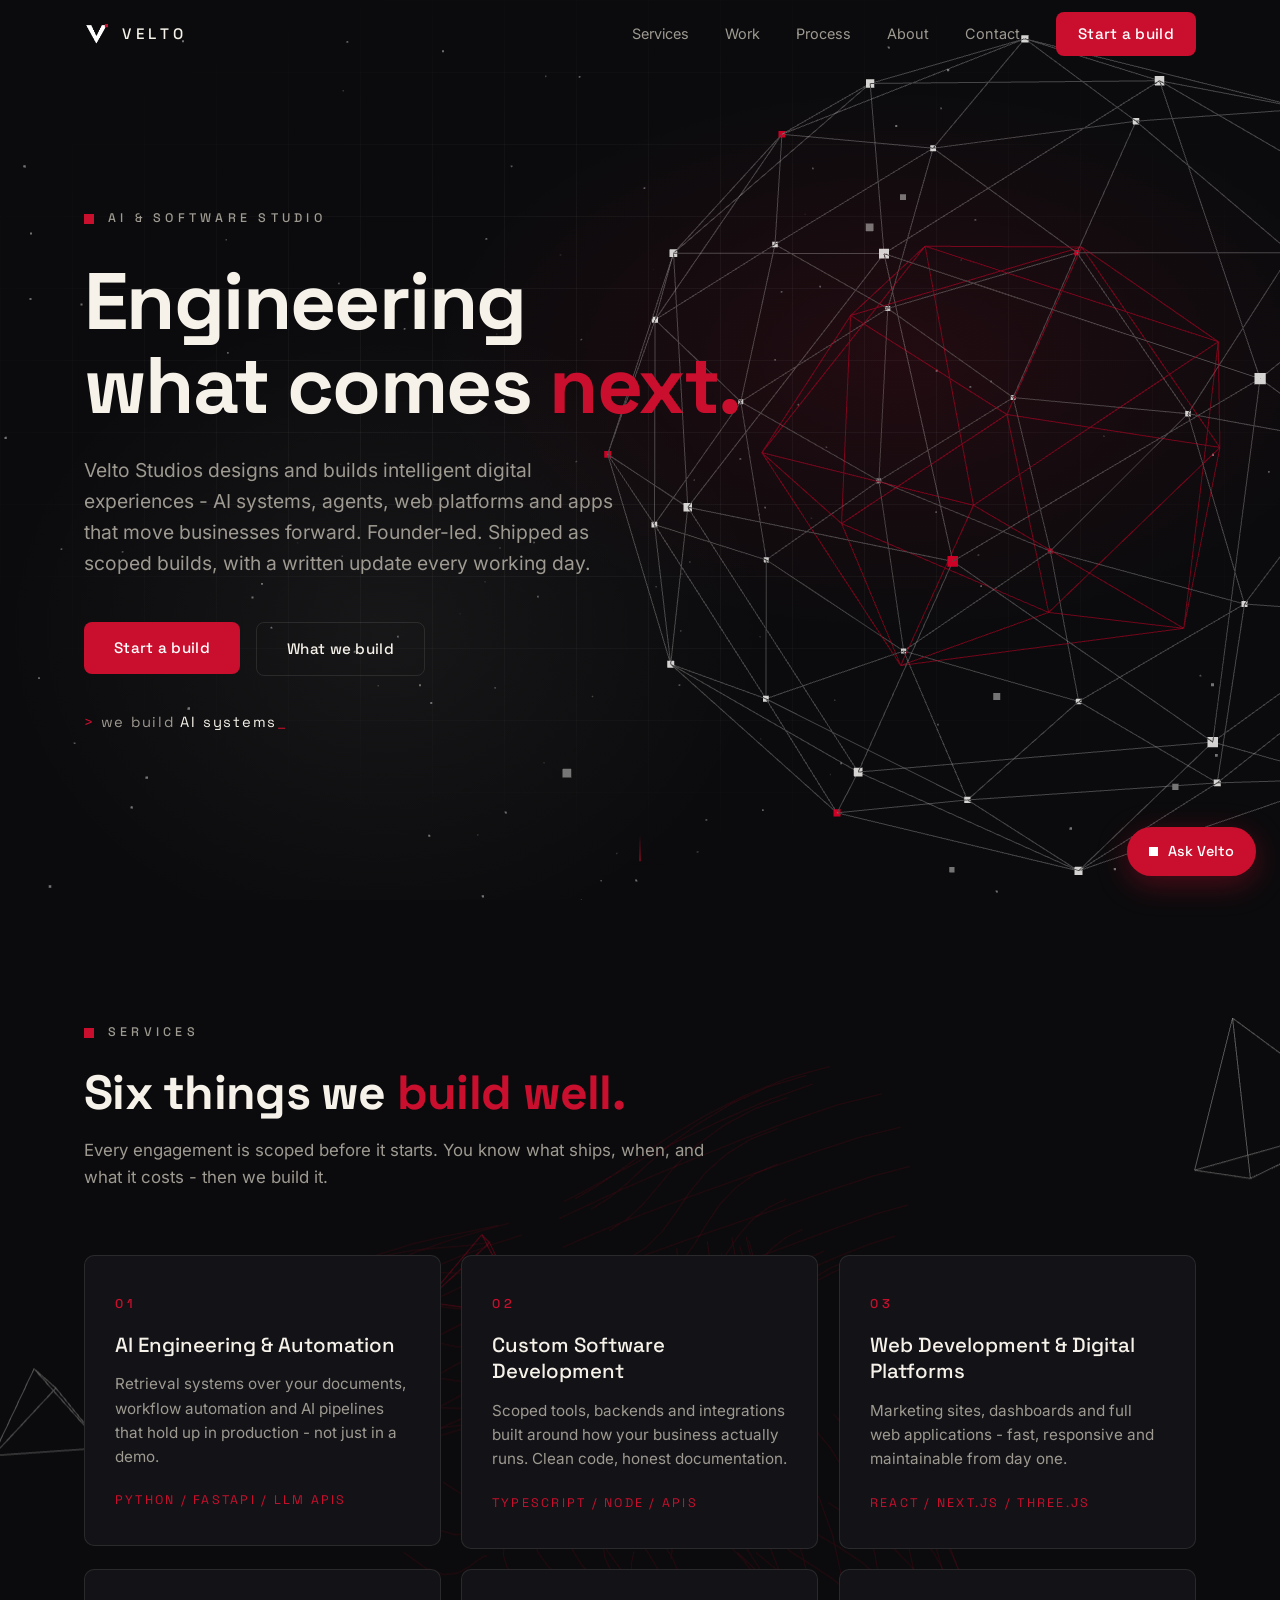
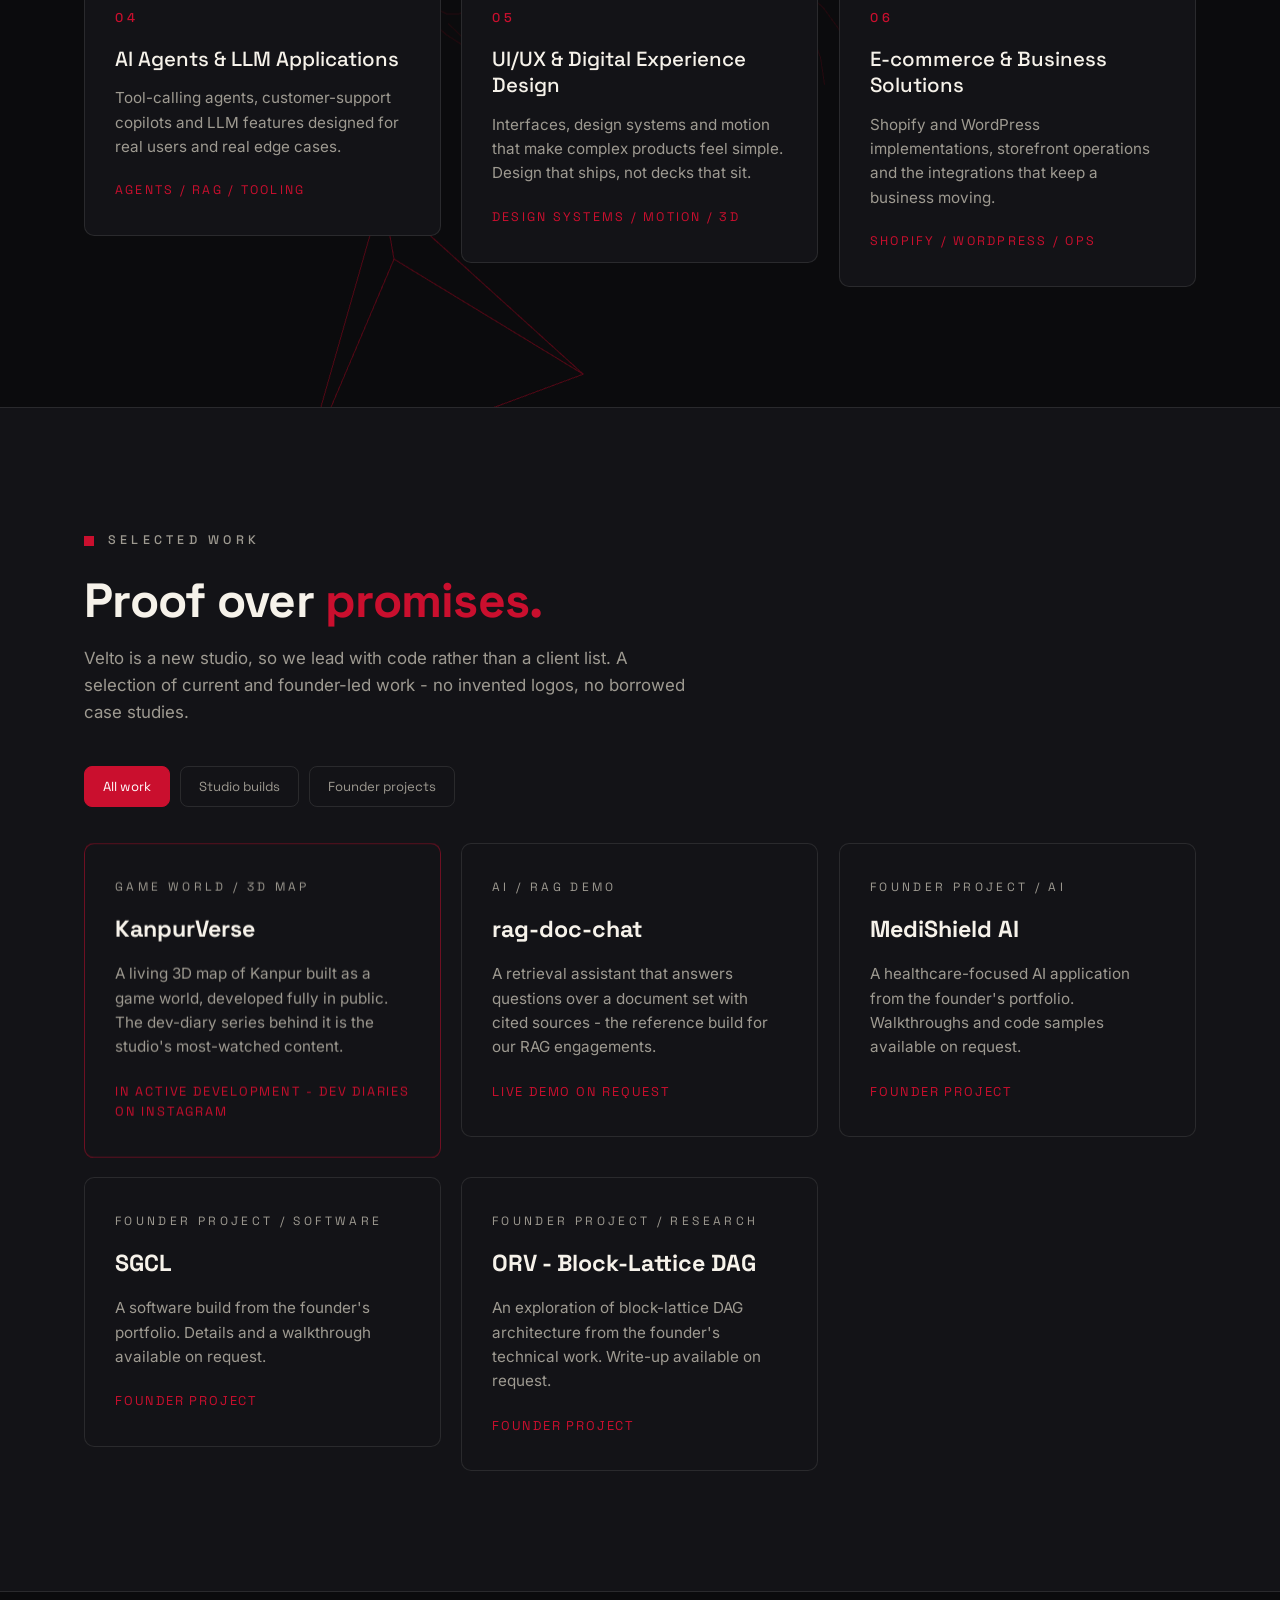
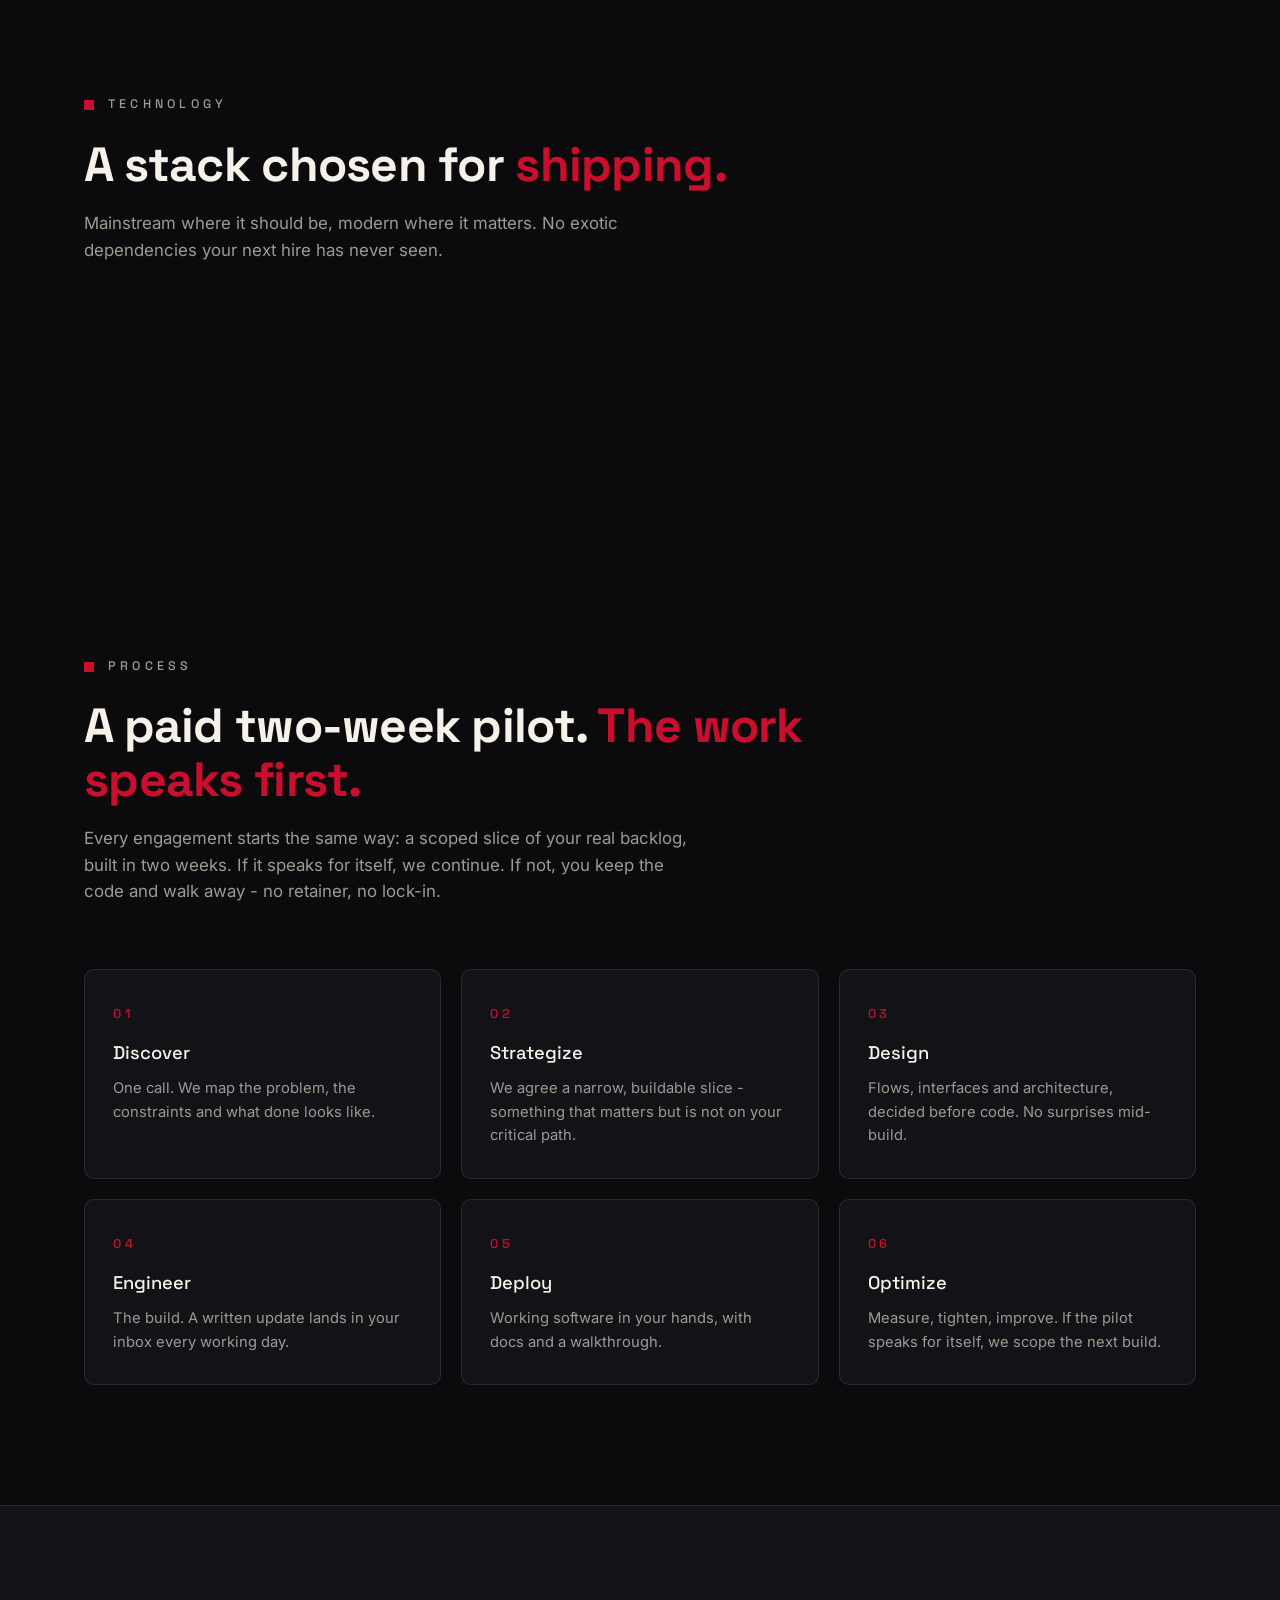
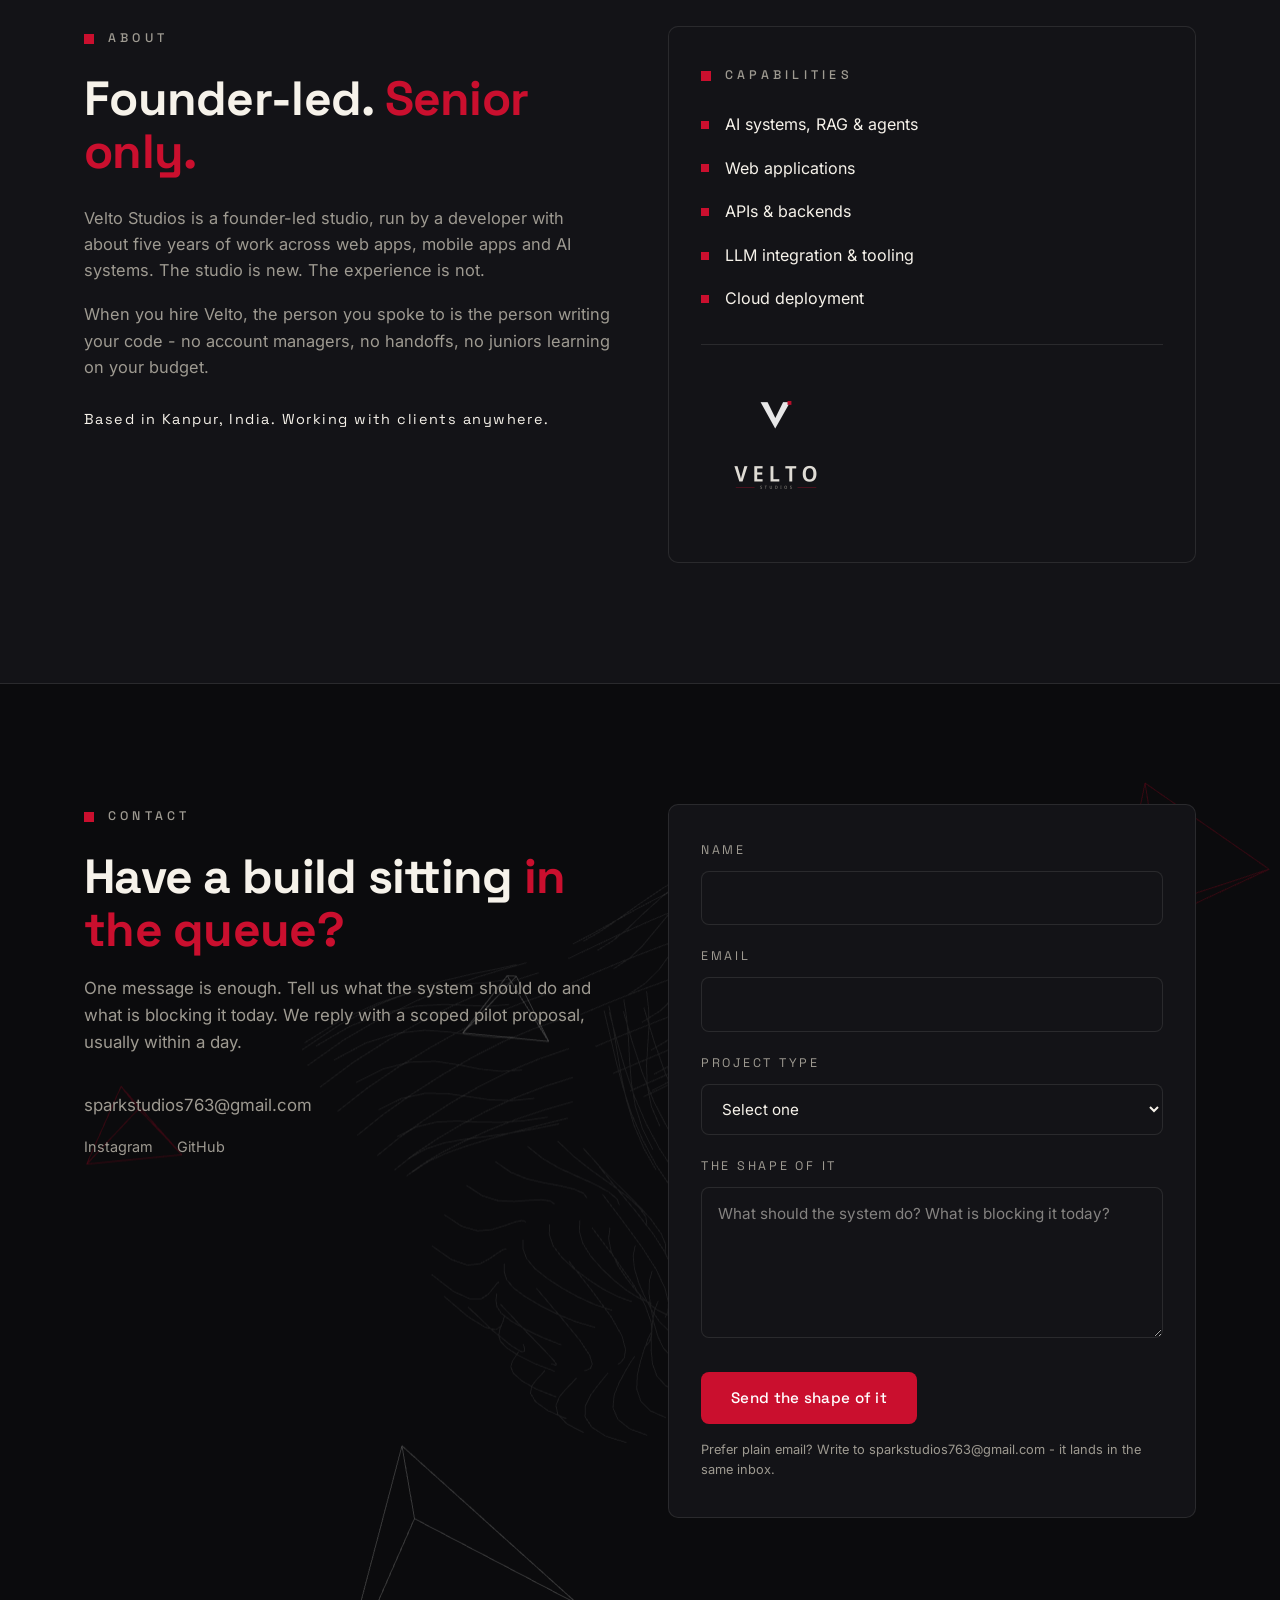
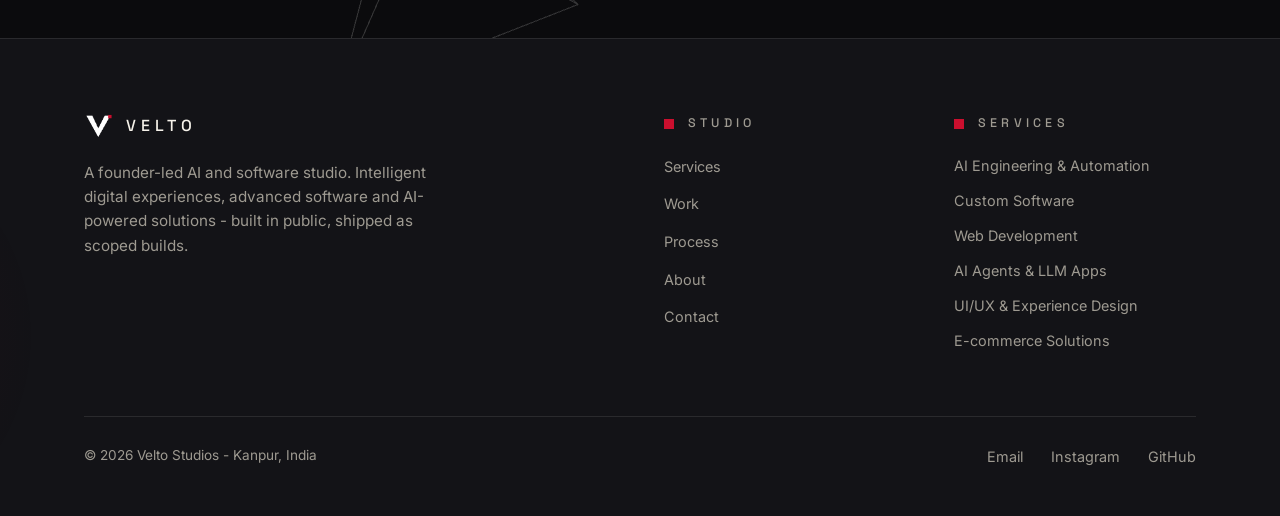
==== commit fe466212: "Velto Studios brand transformation: full site rebuild (Next.js static export, ink/white/signal-red s" ====
--- a/index.html
+++ b/index.html
@@ -1 +1 @@
-<!DOCTYPE html><!--48ptyLYg_m5KRYfWU78cI--><html lang="en" class="__variable_09186b __variable_7044c7"><head><meta charSet="utf-8"/><meta name="viewport" content="width=device-width, initial-scale=1"/><link rel="preload" href="/_next/static/media/4124e330989ad7db-s.p.ttf" as="font" crossorigin="" type="font/ttf"/><link rel="preload" href="/_next/static/media/74b8e81ce7c73236-s.p.ttf" as="font" crossorigin="" type="font/ttf"/><link rel="preload" href="/_next/static/media/a0ec02eedcf69112-s.p.ttf" as="font" crossorigin="" type="font/ttf"/><link rel="preload" href="/_next/static/media/a5b19698539b0889-s.p.ttf" as="font" crossorigin="" type="font/ttf"/><link rel="preload" href="/_next/static/media/ac432c104f6dcd6d-s.p.ttf" as="font" crossorigin="" type="font/ttf"/><link rel="preload" href="/_next/static/media/c4b799ee535f7491-s.p.ttf" as="font" crossorigin="" type="font/ttf"/><link rel="preload" as="image" href="/assets/velto-mark-white-96.png"/><link rel="preload" as="image" href="/assets/velto-lockup-vertical-transparent-ivory.png"/><link rel="stylesheet" href="/_next/static/css/d059e1ec0162f4b0.css" data-precedence="next"/><link rel="preload" as="script" fetchPriority="low" href="/_next/static/chunks/webpack-830619c06eb95a5b.js"/><script src="/_next/static/chunks/4bd1b696-c023c6e3521b1417.js" async=""></script><script src="/_next/static/chunks/255-15b9cc804e0d9c7d.js" async=""></script><script src="/_next/static/chunks/main-app-c8f17f70833b1790.js" async=""></script><script src="/_next/static/chunks/b536a0f1-a5a7a0dd9766f82c.js" async=""></script><script src="/_next/static/chunks/bd904a5c-6e036fa1ee2de83a.js" async=""></script><script src="/_next/static/chunks/e49654ac-c3a98946259afe53.js" async=""></script><script src="/_next/static/chunks/46-78b5a64b2006dc0d.js" async=""></script><script src="/_next/static/chunks/app/page-a025bc5315bc3d22.js" async=""></script><meta name="next-size-adjust" content=""/><title>Velto Studios - AI Systems &amp; Software Development</title><meta name="description" content="Velto Studios is a founder-led AI and software studio. We design and build intelligent digital experiences - AI systems, agents, web platforms and apps - delivered as scoped builds with a written update every working day."/><link rel="manifest" href="/site.webmanifest"/><meta name="keywords" content="Velto Studios,AI engineering,software development,RAG systems,AI agents,web development,Next.js,founder-led studio"/><meta property="og:title" content="Velto Studios - AI Systems &amp; Software Development"/><meta property="og:description" content="A founder-led AI and software studio. Intelligent digital experiences, advanced software and AI-powered solutions that move businesses forward."/><meta property="og:url" content="https://velto-studios.github.io"/><meta property="og:site_name" content="Velto Studios"/><meta property="og:image" content="https://velto-studios.github.io/og-image.png"/><meta property="og:image:width" content="1200"/><meta property="og:image:height" content="630"/><meta property="og:image:alt" content="Velto Studios"/><meta property="og:type" content="website"/><meta name="twitter:card" content="summary_large_image"/><meta name="twitter:title" content="Velto Studios - AI Systems &amp; Software Development"/><meta name="twitter:description" content="A founder-led AI and software studio. Intelligent digital experiences, advanced software and AI-powered solutions that move businesses forward."/><meta name="twitter:image" content="https://velto-studios.github.io/og-image.png"/><link rel="icon" href="/favicon-16.png" sizes="16x16" type="image/png"/><link rel="icon" href="/favicon-32.png" sizes="32x32" type="image/png"/><link rel="apple-touch-icon" href="/apple-touch-icon.png" sizes="180x180"/><script src="/_next/static/chunks/polyfills-42372ed130431b0a.js" noModule=""></script></head><body><div hidden=""><!--$--><!--/$--></div><script type="application/ld+json">{"@context":"https://schema.org","@type":"Organization","name":"Velto Studios","url":"https://velto-studios.github.io","logo":"https://velto-studios.github.io/icon-512.png","description":"Founder-led AI and software studio building AI systems, web platforms and apps as scoped contract builds.","address":{"@type":"PostalAddress","addressLocality":"Kanpur","addressCountry":"IN"},"sameAs":["https://www.instagram.com/velto_studios","https://github.com/velto-studios"]}</script><main id="top"><nav class="fixed top-0 left-0 right-0 z-50 transition-colors duration-300" aria-label="Primary" style="background:transparent;backdrop-filter:none;-webkit-backdrop-filter:none;border-bottom:1px solid transparent;opacity:0;transform:translateY(-64px)"><div class="wrap flex items-center justify-between" style="height:68px"><a href="#top" class="flex items-center gap-3" aria-label="Velto Studios - home"><img src="/assets/velto-mark-white-96.png" alt="" width="26" height="26"/><span class="font-display" style="font-weight:500;letter-spacing:0.3em;font-size:0.95rem">VELTO</span></a><div class="hidden md:flex items-center gap-9"><a href="#services" class="nav-link">Services</a><a href="#work" class="nav-link">Work</a><a href="#process" class="nav-link">Process</a><a href="#about" class="nav-link">About</a><a href="#contact" class="nav-link">Contact</a><a href="#contact" class="btn btn-primary" style="padding:10px 22px">Start a build</a></div><button class="md:hidden flex flex-col justify-center gap-1.5 p-2" aria-label="Open menu" aria-expanded="false"><span class="block h-px w-6 bg-[var(--ivory)] transition-transform duration-300" style="transform:none"></span><span class="block h-px w-6 bg-[var(--ivory)] transition-transform duration-300" style="transform:none"></span></button></div><div aria-hidden="true" style="transform-origin:0 50%;height:2px;background:var(--signal);opacity:0;transition:opacity .3s;transform:scaleX(0)"></div></nav><header class="relative flex items-center" style="min-height:100svh;overflow:hidden"><div class="hero-fallback" aria-hidden="true"></div><div class="hero-grid-lines" aria-hidden="true"></div><div class="wrap relative z-10 w-full" style="padding-top:140px;padding-bottom:100px"><p class="kicker" style="opacity:0;transform:translateY(16px)">AI &amp; Software Studio</p><h1 style="font-size:clamp(2.7rem, 6.4vw, 5rem);line-height:1.05;font-weight:700;letter-spacing:-0.02em;max-width:780px;margin-top:28px;opacity:0;transform:translateY(28px)">Engineering<br/>what comes <span style="color:var(--signal)">next.</span></h1><p style="margin-top:28px;font-size:clamp(1.02rem, 1.6vw, 1.2rem);color:var(--ivory-dim);max-width:560px;font-weight:300;opacity:0;transform:translateY(24px)">Velto Studios designs and builds intelligent digital experiences - AI systems, agents, web platforms and apps that move businesses forward. Founder-led. Shipped as scoped builds, with a written update every working day.</p><div class="flex flex-wrap gap-4" style="margin-top:44px;opacity:0;transform:translateY(20px)"><div style="display:inline-block;transform:none"><a href="#contact" class="btn btn-primary">Start a build</a></div><div style="display:inline-block;transform:none"><a href="#services" class="btn btn-ghost">What we build</a></div></div><div style="opacity:0"><p class="font-display" style="margin-top:34px;font-size:0.92rem;letter-spacing:0.12em;color:var(--ivory-dim)" aria-label="We build AI systems, agents, web platforms, apps and RAG pipelines"><span style="color:var(--signal)">&gt;</span> we build<!-- --> <span style="color:var(--ivory)"></span><span style="color:var(--signal)" class="animate-pulse">_</span></p></div></div><a href="#services" class="absolute left-1/2 bottom-8 z-10 hidden md:block" aria-label="Scroll to services" style="transform:translateX(-50%);opacity:0"><span class="block h-10 w-px mx-auto" style="background:linear-gradient(to bottom, transparent, var(--signal))"></span></a></header><section id="services" class="section" aria-label="Services" style="position:relative;overflow:hidden"><div class="wrap" style="position:relative;z-index:1"><div style="opacity:0;transform:translateY(32px)"><p class="kicker">Services</p><h2 style="font-size:clamp(1.9rem, 4vw, 3rem);line-height:1.12;font-weight:700;letter-spacing:-0.015em;margin-top:20px;max-width:720px">Six things we <span style="color:var(--signal)">build well.</span></h2><p style="margin-top:18px;color:var(--ivory-dim);max-width:620px;font-size:1.05rem">Every engagement is scoped before it starts. You know what ships, when, and what it costs - then we build it.</p></div><div class="grid gap-5" style="margin-top:64px;grid-template-columns:repeat(auto-fit, minmax(320px, 1fr))"><div style="opacity:0;transform:translateY(32px)"><div style="will-change:transform"><article class="card h-full" style="padding:34px 30px"><span class="step-num">01</span><h3 style="font-size:1.28rem;font-weight:500;margin-top:16px;line-height:1.3">AI Engineering &amp; Automation</h3><p style="margin-top:14px;color:var(--ivory-dim);font-size:0.95rem">Retrieval systems over your documents, workflow automation and AI pipelines that hold up in production - not just in a demo.</p><p class="font-display" style="margin-top:22px;font-size:0.78rem;letter-spacing:0.18em;color:var(--signal);text-transform:uppercase">Python / FastAPI / LLM APIs</p></article></div></div><div style="opacity:0;transform:translateY(32px)"><div style="will-change:transform"><article class="card h-full" style="padding:34px 30px"><span class="step-num">02</span><h3 style="font-size:1.28rem;font-weight:500;margin-top:16px;line-height:1.3">Custom Software Development</h3><p style="margin-top:14px;color:var(--ivory-dim);font-size:0.95rem">Scoped tools, backends and integrations built around how your business actually runs. Clean code, honest documentation.</p><p class="font-display" style="margin-top:22px;font-size:0.78rem;letter-spacing:0.18em;color:var(--signal);text-transform:uppercase">TypeScript / Node / APIs</p></article></div></div><div style="opacity:0;transform:translateY(32px)"><div style="will-change:transform"><article class="card h-full" style="padding:34px 30px"><span class="step-num">03</span><h3 style="font-size:1.28rem;font-weight:500;margin-top:16px;line-height:1.3">Web Development &amp; Digital Platforms</h3><p style="margin-top:14px;color:var(--ivory-dim);font-size:0.95rem">Marketing sites, dashboards and full web applications - fast, responsive and maintainable from day one.</p><p class="font-display" style="margin-top:22px;font-size:0.78rem;letter-spacing:0.18em;color:var(--signal);text-transform:uppercase">React / Next.js / Three.js</p></article></div></div><div style="opacity:0;transform:translateY(32px)"><div style="will-change:transform"><article class="card h-full" style="padding:34px 30px"><span class="step-num">04</span><h3 style="font-size:1.28rem;font-weight:500;margin-top:16px;line-height:1.3">AI Agents &amp; LLM Applications</h3><p style="margin-top:14px;color:var(--ivory-dim);font-size:0.95rem">Tool-calling agents, customer-support copilots and LLM features designed for real users and real edge cases.</p><p class="font-display" style="margin-top:22px;font-size:0.78rem;letter-spacing:0.18em;color:var(--signal);text-transform:uppercase">Agents / RAG / Tooling</p></article></div></div><div style="opacity:0;transform:translateY(32px)"><div style="will-change:transform"><article class="card h-full" style="padding:34px 30px"><span class="step-num">05</span><h3 style="font-size:1.28rem;font-weight:500;margin-top:16px;line-height:1.3">UI/UX &amp; Digital Experience Design</h3><p style="margin-top:14px;color:var(--ivory-dim);font-size:0.95rem">Interfaces, design systems and motion that make complex products feel simple. Design that ships, not decks that sit.</p><p class="font-display" style="margin-top:22px;font-size:0.78rem;letter-spacing:0.18em;color:var(--signal);text-transform:uppercase">Design systems / Motion / 3D</p></article></div></div><div style="opacity:0;transform:translateY(32px)"><div style="will-change:transform"><article class="card h-full" style="padding:34px 30px"><span class="step-num">06</span><h3 style="font-size:1.28rem;font-weight:500;margin-top:16px;line-height:1.3">E-commerce &amp; Business Solutions</h3><p style="margin-top:14px;color:var(--ivory-dim);font-size:0.95rem">Shopify and WordPress implementations, storefront operations and the integrations that keep a business moving.</p><p class="font-display" style="margin-top:22px;font-size:0.78rem;letter-spacing:0.18em;color:var(--signal);text-transform:uppercase">Shopify / WordPress / Ops</p></article></div></div></div></div></section><section id="work" class="section" aria-label="Selected work" style="background:var(--ink-2);border-top:1px solid var(--line);border-bottom:1px solid var(--line)"><div class="wrap"><div style="opacity:0;transform:translateY(32px)"><p class="kicker">Selected Work</p><h2 style="font-size:clamp(1.9rem, 4vw, 3rem);line-height:1.12;font-weight:700;letter-spacing:-0.015em;margin-top:20px;max-width:720px">Proof over <span style="color:var(--signal)">promises.</span></h2><p style="margin-top:18px;color:var(--ivory-dim);max-width:620px;font-size:1.05rem">Velto is a new studio, so we lead with code rather than a client list. A selection of current and founder-led work - no invented logos, no borrowed case studies.</p></div><div style="opacity:0;transform:translateY(32px)"><div class="flex flex-wrap gap-2.5" style="margin-top:40px" role="tablist" aria-label="Filter projects"><button role="tab" aria-selected="true" class="tech-chip" style="cursor:pointer;padding:9px 18px;font-size:0.82rem;color:#fff;background:var(--signal);border-color:var(--signal)">All work</button><button role="tab" aria-selected="false" class="tech-chip" style="cursor:pointer;padding:9px 18px;font-size:0.82rem">Studio builds</button><button role="tab" aria-selected="false" class="tech-chip" style="cursor:pointer;padding:9px 18px;font-size:0.82rem">Founder projects</button></div></div><div class="grid gap-5" style="margin-top:36px;grid-template-columns:repeat(auto-fit, minmax(320px, 1fr))"><div style="opacity:0;transform:translateY(32px)"><div style="will-change:transform"><article class="card h-full flex flex-col" style="padding:34px 30px;border-color:rgba(202,15,46,0.5)"><p class="font-display" style="font-size:0.75rem;letter-spacing:0.28em;text-transform:uppercase;color:var(--ivory-dim)">Game world / 3D map</p><h3 style="font-size:1.45rem;font-weight:700;margin-top:14px">KanpurVerse</h3><p style="margin-top:14px;color:var(--ivory-dim);font-size:0.95rem;flex-grow:1">A living 3D map of Kanpur built as a game world, developed fully in public. The dev-diary series behind it is the studio&#x27;s most-watched content.</p><p class="font-display" style="margin-top:22px;font-size:0.8rem;letter-spacing:0.14em;color:var(--signal);text-transform:uppercase">In active development - dev diaries on Instagram</p></article></div></div><div style="opacity:0;transform:translateY(32px)"><div style="will-change:transform"><article class="card h-full flex flex-col" style="padding:34px 30px"><p class="font-display" style="font-size:0.75rem;letter-spacing:0.28em;text-transform:uppercase;color:var(--ivory-dim)">AI / RAG demo</p><h3 style="font-size:1.45rem;font-weight:700;margin-top:14px">rag-doc-chat</h3><p style="margin-top:14px;color:var(--ivory-dim);font-size:0.95rem;flex-grow:1">A retrieval assistant that answers questions over a document set with cited sources - the reference build for our RAG engagements.</p><p class="font-display" style="margin-top:22px;font-size:0.8rem;letter-spacing:0.14em;color:var(--signal);text-transform:uppercase">Live demo on request</p></article></div></div><div style="opacity:0;transform:translateY(32px)"><div style="will-change:transform"><article class="card h-full flex flex-col" style="padding:34px 30px"><p class="font-display" style="font-size:0.75rem;letter-spacing:0.28em;text-transform:uppercase;color:var(--ivory-dim)">Founder project / AI</p><h3 style="font-size:1.45rem;font-weight:700;margin-top:14px">MediShield AI</h3><p style="margin-top:14px;color:var(--ivory-dim);font-size:0.95rem;flex-grow:1">A healthcare-focused AI application from the founder&#x27;s portfolio. Walkthroughs and code samples available on request.</p><p class="font-display" style="margin-top:22px;font-size:0.8rem;letter-spacing:0.14em;color:var(--signal);text-transform:uppercase">Founder project</p></article></div></div><div style="opacity:0;transform:translateY(32px)"><div style="will-change:transform"><article class="card h-full flex flex-col" style="padding:34px 30px"><p class="font-display" style="font-size:0.75rem;letter-spacing:0.28em;text-transform:uppercase;color:var(--ivory-dim)">Founder project / Software</p><h3 style="font-size:1.45rem;font-weight:700;margin-top:14px">SGCL</h3><p style="margin-top:14px;color:var(--ivory-dim);font-size:0.95rem;flex-grow:1">A software build from the founder&#x27;s portfolio. Details and a walkthrough available on request.</p><p class="font-display" style="margin-top:22px;font-size:0.8rem;letter-spacing:0.14em;color:var(--signal);text-transform:uppercase">Founder project</p></article></div></div><div style="opacity:0;transform:translateY(32px)"><div style="will-change:transform"><article class="card h-full flex flex-col" style="padding:34px 30px"><p class="font-display" style="font-size:0.75rem;letter-spacing:0.28em;text-transform:uppercase;color:var(--ivory-dim)">Founder project / Research</p><h3 style="font-size:1.45rem;font-weight:700;margin-top:14px">ORV - Block-Lattice DAG</h3><p style="margin-top:14px;color:var(--ivory-dim);font-size:0.95rem;flex-grow:1">An exploration of block-lattice DAG architecture from the founder&#x27;s technical work. Write-up available on request.</p><p class="font-display" style="margin-top:22px;font-size:0.8rem;letter-spacing:0.14em;color:var(--signal);text-transform:uppercase">Founder project</p></article></div></div></div></div></section><section class="section" aria-label="Technology" style="padding-top:100px;padding-bottom:100px"><div class="wrap"><div style="opacity:0;transform:translateY(32px)"><p class="kicker">Technology</p><h2 style="font-size:clamp(1.9rem, 4vw, 3rem);line-height:1.12;font-weight:700;letter-spacing:-0.015em;margin-top:20px;max-width:720px">A stack chosen for <span style="color:var(--signal)">shipping.</span></h2><p style="margin-top:18px;color:var(--ivory-dim);max-width:620px;font-size:1.05rem">Mainstream where it should be, modern where it matters. No exotic dependencies your next hire has never seen.</p></div><div style="opacity:0;transform:translateY(32px)"><div class="grid gap-3" style="margin-top:52px;grid-template-columns:repeat(auto-fit, minmax(150px, 1fr))"><div class="tech-chip text-center">React</div><div class="tech-chip text-center">Next.js</div><div class="tech-chip text-center">TypeScript</div><div class="tech-chip text-center">Node.js</div><div class="tech-chip text-center">Python</div><div class="tech-chip text-center">FastAPI</div><div class="tech-chip text-center">MongoDB</div><div class="tech-chip text-center">Three.js</div><div class="tech-chip text-center">LLM APIs</div><div class="tech-chip text-center">RAG</div><div class="tech-chip text-center">Docker</div><div class="tech-chip text-center">CI / CD</div></div></div></div></section><section id="process" class="section" aria-label="Process"><div class="wrap"><div style="opacity:0;transform:translateY(32px)"><p class="kicker">Process</p><h2 style="font-size:clamp(1.9rem, 4vw, 3rem);line-height:1.12;font-weight:700;letter-spacing:-0.015em;margin-top:20px;max-width:720px">A paid two-week pilot. <span style="color:var(--signal)">The work speaks first.</span></h2><p style="margin-top:18px;color:var(--ivory-dim);max-width:620px;font-size:1.05rem">Every engagement starts the same way: a scoped slice of your real backlog, built in two weeks. If it speaks for itself, we continue. If not, you keep the code and walk away - no retainer, no lock-in.</p></div><div class="grid gap-5" style="margin-top:64px;grid-template-columns:repeat(auto-fit, minmax(300px, 1fr))"><div style="opacity:0;transform:translateY(32px)"><div class="card h-full" style="padding:30px 28px"><span class="step-num">01</span><h3 style="font-size:1.15rem;font-weight:500;margin-top:12px">Discover</h3><p style="margin-top:10px;color:var(--ivory-dim);font-size:0.92rem">One call. We map the problem, the constraints and what done looks like.</p></div></div><div style="opacity:0;transform:translateY(32px)"><div class="card h-full" style="padding:30px 28px"><span class="step-num">02</span><h3 style="font-size:1.15rem;font-weight:500;margin-top:12px">Strategize</h3><p style="margin-top:10px;color:var(--ivory-dim);font-size:0.92rem">We agree a narrow, buildable slice - something that matters but is not on your critical path.</p></div></div><div style="opacity:0;transform:translateY(32px)"><div class="card h-full" style="padding:30px 28px"><span class="step-num">03</span><h3 style="font-size:1.15rem;font-weight:500;margin-top:12px">Design</h3><p style="margin-top:10px;color:var(--ivory-dim);font-size:0.92rem">Flows, interfaces and architecture, decided before code. No surprises mid-build.</p></div></div><div style="opacity:0;transform:translateY(32px)"><div class="card h-full" style="padding:30px 28px"><span class="step-num">04</span><h3 style="font-size:1.15rem;font-weight:500;margin-top:12px">Engineer</h3><p style="margin-top:10px;color:var(--ivory-dim);font-size:0.92rem">The build. A written update lands in your inbox every working day.</p></div></div><div style="opacity:0;transform:translateY(32px)"><div class="card h-full" style="padding:30px 28px"><span class="step-num">05</span><h3 style="font-size:1.15rem;font-weight:500;margin-top:12px">Deploy</h3><p style="margin-top:10px;color:var(--ivory-dim);font-size:0.92rem">Working software in your hands, with docs and a walkthrough.</p></div></div><div style="opacity:0;transform:translateY(32px)"><div class="card h-full" style="padding:30px 28px"><span class="step-num">06</span><h3 style="font-size:1.15rem;font-weight:500;margin-top:12px">Optimize</h3><p style="margin-top:10px;color:var(--ivory-dim);font-size:0.92rem">Measure, tighten, improve. If the pilot speaks for itself, we scope the next build.</p></div></div></div></div></section><section id="about" class="section" aria-label="About Velto Studios" style="background:var(--ink-2);border-top:1px solid var(--line);border-bottom:1px solid var(--line)"><div class="wrap grid gap-14 md:grid-cols-2 items-start"><div><div style="opacity:0;transform:translateY(32px)"><p class="kicker">About</p><h2 style="font-size:clamp(1.9rem, 4vw, 3rem);line-height:1.12;font-weight:700;letter-spacing:-0.015em;margin-top:20px;max-width:720px">Founder-led. <span style="color:var(--signal)">Senior only.</span></h2></div><div style="opacity:0;transform:translateY(32px)"><p style="margin-top:26px;color:var(--ivory-dim);font-size:1.02rem">Velto Studios is a founder-led studio, run by a developer with about five years of work across web apps, mobile apps and AI systems. The studio is new. The experience is not.</p><p style="margin-top:18px;color:var(--ivory-dim);font-size:1.02rem">When you hire Velto, the person you spoke to is the person writing your code - no account managers, no handoffs, no juniors learning on your budget.</p><p class="font-display" style="margin-top:28px;font-size:0.9rem;letter-spacing:0.1em;color:var(--ivory)">Based in Kanpur, India. Working with clients anywhere.</p></div></div><div style="opacity:0;transform:translateY(32px)"><div class="card" style="padding:36px 32px"><p class="kicker" style="margin-bottom:26px">Capabilities</p><ul class="flex flex-col" style="gap:18px"><li class="flex items-center gap-4"><span style="width:8px;height:8px;background:var(--signal);flex:none"></span><span style="font-size:1rem">AI systems, RAG &amp; agents</span></li><li class="flex items-center gap-4"><span style="width:8px;height:8px;background:var(--signal);flex:none"></span><span style="font-size:1rem">Web applications</span></li><li class="flex items-center gap-4"><span style="width:8px;height:8px;background:var(--signal);flex:none"></span><span style="font-size:1rem">APIs &amp; backends</span></li><li class="flex items-center gap-4"><span style="width:8px;height:8px;background:var(--signal);flex:none"></span><span style="font-size:1rem">LLM integration &amp; tooling</span></li><li class="flex items-center gap-4"><span style="width:8px;height:8px;background:var(--signal);flex:none"></span><span style="font-size:1rem">Cloud deployment</span></li></ul><div style="margin-top:32px;padding-top:26px;border-top:1px solid var(--line)"><img src="/assets/velto-lockup-vertical-transparent-ivory.png" alt="Velto Studios" width="150" height="155" style="opacity:0.9"/></div></div></div></div></section><section id="contact" class="section" aria-label="Contact" style="position:relative;overflow:hidden"><div class="wrap grid gap-14 md:grid-cols-2 items-start" style="position:relative;z-index:1"><div><div style="opacity:0;transform:translateY(32px)"><p class="kicker">Contact</p><h2 style="font-size:clamp(1.9rem, 4vw, 3rem);line-height:1.12;font-weight:700;letter-spacing:-0.015em;margin-top:20px;max-width:720px">Have a build sitting <span style="color:var(--signal)">in the queue?</span></h2><p style="margin-top:18px;color:var(--ivory-dim);max-width:620px;font-size:1.05rem">One message is enough. Tell us what the system should do and what is blocking it today. We reply with a scoped pilot proposal, usually within a day.</p></div><div style="opacity:0;transform:translateY(32px)"><div style="margin-top:36px" class="flex flex-col gap-4"><a class="foot-link" href="mailto:sparkstudios763@gmail.com" style="font-size:1.05rem">sparkstudios763@gmail.com</a><div class="flex gap-6"><a class="foot-link" href="https://www.instagram.com/velto_studios" target="_blank" rel="noopener noreferrer">Instagram</a><a class="foot-link" href="https://github.com/velto-studios" target="_blank" rel="noopener noreferrer">GitHub</a></div></div></div></div><div style="opacity:0;transform:translateY(32px)"><form class="card" style="padding:36px 32px" noValidate="" action="https://formsubmit.co/sparkstudios763@gmail.com" method="POST"><input type="hidden" name="_subject" value="Build inquiry - Velto Studios website"/><input type="hidden" name="_captcha" value="false"/><input type="hidden" name="_template" value="table"/><input type="hidden" name="_next" value="https://velto-studios.github.io/?sent=1#contact"/><div class="field" style="margin-bottom:22px"><label for="name">Name</label><input id="name" type="text" autoComplete="name" name="name"/></div><div class="field" style="margin-bottom:22px"><label for="email">Email</label><input id="email" type="email" autoComplete="email" name="email"/></div><div class="field" style="margin-bottom:22px"><label for="projectType">Project type</label><select id="projectType" name="projectType"><option value="" disabled="" selected="">Select one</option><option value="AI system / RAG">AI system / RAG</option><option value="AI agent / LLM feature">AI agent / LLM feature</option><option value="Web application">Web application</option><option value="Website / digital platform">Website / digital platform</option><option value="UI/UX &amp; experience design">UI/UX &amp; experience design</option><option value="E-commerce / business solution">E-commerce / business solution</option><option value="Something else">Something else</option></select></div><div class="field" style="margin-bottom:26px"><label for="message">The shape of it</label><textarea id="message" name="message" rows="5" placeholder="What should the system do? What is blocking it today?"></textarea></div><div style="display:inline-block;transform:none"><button type="submit" class="btn btn-primary w-full">Send the shape of it</button></div><p style="margin-top:16px;color:var(--ivory-dim);font-size:0.8rem">Prefer plain email? Write to <!-- -->sparkstudios763@gmail.com<!-- --> - it lands in the same inbox.</p></form></div></div></section><footer style="border-top:1px solid var(--line);background:var(--ink-2)"><div class="wrap" style="padding-top:72px;padding-bottom:48px"><div class="grid gap-12 md:grid-cols-4"><div class="md:col-span-2"><a href="#top" class="flex items-center gap-3" aria-label="Velto Studios - back to top"><img src="/assets/velto-mark-white-96.png" alt="" width="30" height="30"/><span class="font-display" style="font-weight:500;letter-spacing:0.3em">VELTO</span></a><p style="margin-top:20px;color:var(--ivory-dim);max-width:380px;font-size:0.95rem">A founder-led AI and software studio. Intelligent digital experiences, advanced software and AI-powered solutions - built in public, shipped as scoped builds.</p></div><nav aria-label="Footer"><p class="kicker" style="margin-bottom:20px">Studio</p><ul class="flex flex-col gap-3"><li><a class="foot-link" href="#services">Services</a></li><li><a class="foot-link" href="#work">Work</a></li><li><a class="foot-link" href="#process">Process</a></li><li><a class="foot-link" href="#about">About</a></li><li><a class="foot-link" href="#contact">Contact</a></li></ul></nav><div><p class="kicker" style="margin-bottom:20px">Services</p><ul class="flex flex-col gap-3"><li class="foot-link" style="cursor:default">AI Engineering &amp; Automation</li><li class="foot-link" style="cursor:default">Custom Software</li><li class="foot-link" style="cursor:default">Web Development</li><li class="foot-link" style="cursor:default">AI Agents &amp; LLM Apps</li><li class="foot-link" style="cursor:default">UI/UX &amp; Experience Design</li><li class="foot-link" style="cursor:default">E-commerce Solutions</li></ul></div></div><div class="flex flex-col md:flex-row justify-between gap-6" style="margin-top:64px;padding-top:28px;border-top:1px solid var(--line)"><p style="color:var(--ivory-dim);font-size:0.85rem">© 2026 Velto Studios - Kanpur, India</p><div class="flex gap-7"><a class="foot-link" href="mailto:sparkstudios763@gmail.com">Email</a><a class="foot-link" href="https://www.instagram.com/velto_studios" target="_blank" rel="noopener noreferrer">Instagram</a><a class="foot-link" href="https://github.com/velto-studios" target="_blank" rel="noopener noreferrer">GitHub</a></div></div></div></footer><button class="fixed bottom-6 right-6 z-50 flex items-center gap-2.5" aria-label="Ask the Velto assistant" tabindex="0" style="background:var(--signal);color:#fff;border-radius:999px;padding:13px 22px;font-family:var(--font-display);font-weight:500;font-size:0.9rem;box-shadow:0 8px 30px rgba(202,15,46,0.35);opacity:0;transform:translateY(20px)"><span style="width:9px;height:9px;background:#fff;flex:none"></span>Ask Velto</button><div aria-hidden="true" class="pointer-events-none fixed z-0 hidden md:block" style="width:440px;height:440px;border-radius:50%;background:radial-gradient(circle, rgba(202,15,46,0.07) 0%, rgba(202,15,46,0.03) 35%, transparent 70%);transform:translateX(-400px) translateY(-400px)"></div></main><!--$--><!--/$--><script src="/_next/static/chunks/webpack-830619c06eb95a5b.js" id="_R_" async=""></script><script>(self.__next_f=self.__next_f||[]).push([0])</script><script>self.__next_f.push([1,"1:\"$Sreact.fragment\"\n2:I[9766,[],\"\"]\n3:I[8924,[],\"\"]\n4:I[3464,[\"367\",\"static/chunks/b536a0f1-a5a7a0dd9766f82c.js\",\"831\",\"static/chunks/bd904a5c-6e036fa1ee2de83a.js\",\"970\",\"static/chunks/e49654ac-c3a98946259afe53.js\",\"46\",\"static/chunks/46-78b5a64b2006dc0d.js\",\"974\",\"static/chunks/app/page-a025bc5315bc3d22.js\"],\"default\"]\n5:I[1602,[\"367\",\"static/chunks/b536a0f1-a5a7a0dd9766f82c.js\",\"831\",\"static/chunks/bd904a5c-6e036fa1ee2de83a.js\",\"970\",\"static/chunks/e49654ac-c3a98946259afe53.js\",\"46\",\"static/chunks/46-78b5a64b2006dc0d.js\",\"974\",\"static/chunks/app/page-a025bc5315bc3d22.js\"],\"default\"]\n6:I[7789,[\"367\",\"static/chunks/b536a0f1-a5a7a0dd9766f82c.js\",\"831\",\"static/chunks/bd904a5c-6e036fa1ee2de83a.js\",\"970\",\"static/chunks/e49654ac-c3a98946259afe53.js\",\"46\",\"static/chunks/46-78b5a64b2006dc0d.js\",\"974\",\"static/chunks/app/page-a025bc5315bc3d22.js\"],\"default\"]\n7:I[773,[\"367\",\"static/chunks/b536a0f1-a5a7a0dd9766f82c.js\",\"831\",\"static/chunks/bd904a5c-6e036fa1ee2de83a.js\",\"970\",\"static/chunks/e49654ac-c3a98946259afe53.js\",\"46\",\"static/chunks/46-78b5a64b2006dc0d.js\",\"974\",\"static/chunks/app/page-a025bc5315bc3d22.js\"],\"default\"]\n8:I[5571,[\"367\",\"static/chunks/b536a0f1-a5a7a0dd9766f82c.js\",\"831\",\"static/chunks/bd904a5c-6e036fa1ee2de83a.js\",\"970\",\"static/chunks/e49654ac-c3a98946259afe53.js\",\"46\",\"static/chunks/46-78b5a64b2006dc0d.js\",\"974\",\"static/chunks/app/page-a025bc5315bc3d22.js\"],\"default\"]\n19:I[7150,[],\"\"]\n:HL[\"/_next/static/media/4124e330989ad7db-s.p.ttf\",\"font\",{\"crossOrigin\":\"\",\"type\":\"font/ttf\"}]\n:HL[\"/_next/static/media/74b8e81ce7c73236-s.p.ttf\",\"font\",{\"crossOrigin\":\"\",\"type\":\"font/ttf\"}]\n:HL[\"/_next/static/media/a0ec02eedcf69112-s.p.ttf\",\"font\",{\"crossOrigin\":\"\",\"type\":\"font/ttf\"}]\n:HL[\"/_next/static/media/a5b19698539b0889-s.p.ttf\",\"font\",{\"crossOrigin\":\"\",\"type\":\"font/ttf\"}]\n:HL[\"/_next/static/media/ac432c104f6dcd6d-s.p.ttf\",\"font\",{\"crossOrigin\":\"\",\"type\":\"font/ttf\"}]\n:HL[\"/_next/static/media/c4b799ee535f7491-s.p.ttf\",\"font\",{\"crossOrigin\":\"\",\"type\":\"font/ttf\"}]\n:HL[\"/_next/static/css/d059e1ec0162f4b0.css\",\"style\"]"])</script><script>self.__next_f.push([1,"\n"])</script><script>self.__next_f.push([1,"0:{\"P\":null,\"b\":\"48ptyLYg-m5KRYfWU78cI\",\"p\":\"\",\"c\":[\"\",\"\"],\"i\":false,\"f\":[[[\"\",{\"children\":[\"__PAGE__\",{}]},\"$undefined\",\"$undefined\",true],[\"\",[\"$\",\"$1\",\"c\",{\"children\":[[[\"$\",\"link\",\"0\",{\"rel\":\"stylesheet\",\"href\":\"/_next/static/css/d059e1ec0162f4b0.css\",\"precedence\":\"next\",\"crossOrigin\":\"$undefined\",\"nonce\":\"$undefined\"}]],[\"$\",\"html\",null,{\"lang\":\"en\",\"className\":\"__variable_09186b __variable_7044c7\",\"children\":[\"$\",\"body\",null,{\"children\":[[\"$\",\"script\",null,{\"type\":\"application/ld+json\",\"dangerouslySetInnerHTML\":{\"__html\":\"{\\\"@context\\\":\\\"https://schema.org\\\",\\\"@type\\\":\\\"Organization\\\",\\\"name\\\":\\\"Velto Studios\\\",\\\"url\\\":\\\"https://velto-studios.github.io\\\",\\\"logo\\\":\\\"https://velto-studios.github.io/icon-512.png\\\",\\\"description\\\":\\\"Founder-led AI and software studio building AI systems, web platforms and apps as scoped contract builds.\\\",\\\"address\\\":{\\\"@type\\\":\\\"PostalAddress\\\",\\\"addressLocality\\\":\\\"Kanpur\\\",\\\"addressCountry\\\":\\\"IN\\\"},\\\"sameAs\\\":[\\\"https://www.instagram.com/velto_studios\\\",\\\"https://github.com/velto-studios\\\"]}\"}}],[\"$\",\"$L2\",null,{\"parallelRouterKey\":\"children\",\"error\":\"$undefined\",\"errorStyles\":\"$undefined\",\"errorScripts\":\"$undefined\",\"template\":[\"$\",\"$L3\",null,{}],\"templateStyles\":\"$undefined\",\"templateScripts\":\"$undefined\",\"notFound\":[[[\"$\",\"title\",null,{\"children\":\"404: This page could not be found.\"}],[\"$\",\"div\",null,{\"style\":{\"fontFamily\":\"system-ui,\\\"Segoe UI\\\",Roboto,Helvetica,Arial,sans-serif,\\\"Apple Color Emoji\\\",\\\"Segoe UI Emoji\\\"\",\"height\":\"100vh\",\"textAlign\":\"center\",\"display\":\"flex\",\"flexDirection\":\"column\",\"alignItems\":\"center\",\"justifyContent\":\"center\"},\"children\":[\"$\",\"div\",null,{\"children\":[[\"$\",\"style\",null,{\"dangerouslySetInnerHTML\":{\"__html\":\"body{color:#000;background:#fff;margin:0}.next-error-h1{border-right:1px solid rgba(0,0,0,.3)}@media (prefers-color-scheme:dark){body{color:#fff;background:#000}.next-error-h1{border-right:1px solid rgba(255,255,255,.3)}}\"}}],[\"$\",\"h1\",null,{\"className\":\"next-error-h1\",\"style\":{\"display\":\"inline-block\",\"margin\":\"0 20px 0 0\",\"padding\":\"0 23px 0 0\",\"fontSize\":24,\"fontWeight\":500,\"verticalAlign\":\"top\",\"lineHeight\":\"49px\"},\"children\":404}],[\"$\",\"div\",null,{\"style\":{\"display\":\"inline-block\"},\"children\":[\"$\",\"h2\",null,{\"style\":{\"fontSize\":14,\"fontWeight\":400,\"lineHeight\":\"49px\",\"margin\":0},\"children\":\"This page could not be found.\"}]}]]}]}]],[]],\"forbidden\":\"$undefined\",\"unauthorized\":\"$undefined\"}]]}]}]]}],{\"children\":[\"__PAGE__\",[\"$\",\"$1\",\"c\",{\"children\":[[\"$\",\"main\",null,{\"id\":\"top\",\"children\":[[\"$\",\"$L4\",null,{}],[\"$\",\"$L5\",null,{}],[\"$\",\"section\",null,{\"id\":\"services\",\"className\":\"section\",\"aria-label\":\"Services\",\"style\":{\"position\":\"relative\",\"overflow\":\"hidden\"},\"children\":[[\"$\",\"$L6\",null,{\"tint\":\"signal\",\"opacity\":0.9}],[\"$\",\"div\",null,{\"className\":\"wrap\",\"style\":{\"position\":\"relative\",\"zIndex\":1},\"children\":[[\"$\",\"$L7\",null,{\"children\":[[\"$\",\"p\",null,{\"className\":\"kicker\",\"children\":\"Services\"}],[\"$\",\"h2\",null,{\"style\":{\"fontSize\":\"clamp(1.9rem, 4vw, 3rem)\",\"lineHeight\":1.12,\"fontWeight\":700,\"letterSpacing\":\"-0.015em\",\"marginTop\":20,\"maxWidth\":720},\"children\":[\"Six things we \",[\"$\",\"span\",null,{\"style\":{\"color\":\"var(--signal)\"},\"children\":\"build well.\"}]]}],[\"$\",\"p\",null,{\"style\":{\"marginTop\":18,\"color\":\"var(--ivory-dim)\",\"maxWidth\":620,\"fontSize\":\"1.05rem\"},\"children\":\"Every engagement is scoped before it starts. You know what ships, when, and what it costs - then we build it.\"}]]}],[\"$\",\"div\",null,{\"className\":\"grid gap-5\",\"style\":{\"marginTop\":64,\"gridTemplateColumns\":\"repeat(auto-fit, minmax(320px, 1fr))\"},\"children\":[[\"$\",\"$L7\",\"01\",{\"delay\":0,\"children\":[\"$\",\"$L8\",null,{\"children\":[\"$\",\"article\",null,{\"className\":\"card h-full\",\"style\":{\"padding\":\"34px 30px\"},\"children\":[[\"$\",\"span\",null,{\"className\":\"step-num\",\"children\":\"01\"}],[\"$\",\"h3\",null,{\"style\":{\"fontSize\":\"1.28rem\",\"fontWeight\":500,\"marginTop\":16,\"lineHeight\":1.3},\"children\":\"AI Engineering \u0026 Automation\"}],[\"$\",\"p\",null,{\"style\":{\"marginTop\":14,\"color\":\"var(--ivory-dim)\",\"fontSize\":\"0.95rem\"},\"children\":\"Retrieval systems over your documents, workflow automation and AI pipelines that hold up in production - not just in a demo.\"}],[\"$\",\"p\",null,{\"className\":\"font-display\",\"style\":{\"marginTop\":22,\"fontSize\":\"0.78rem\",\"letterSpacing\":\"0.18em\",\"color\":\"var(--signal)\",\"textTransform\":\"uppercase\"},\"children\":\"Python / FastAPI / LLM APIs\"}]]}]}]}],[\"$\",\"$L7\",\"02\",{\"delay\":0.06,\"children\":[\"$\",\"$L8\",null,{\"children\":[\"$\",\"article\",null,{\"className\":\"card h-full\",\"style\":{\"padding\":\"34px 30px\"},\"children\":[[\"$\",\"span\",null,{\"className\":\"step-num\",\"children\":\"02\"}],[\"$\",\"h3\",null,{\"style\":{\"fontSize\":\"1.28rem\",\"fontWeight\":500,\"marginTop\":16,\"lineHeight\":1.3},\"children\":\"Custom Software Development\"}],\"$L9\",\"$La\"]}]}]}],\"$Lb\",\"$Lc\",\"$Ld\",\"$Le\"]}]]}]]}],\"$Lf\",\"$L10\",\"$L11\",\"$L12\",\"$L13\",\"$L14\",\"$L15\",\"$L16\"]}],null,\"$L17\"]}],{},null,false]},null,false],\"$L18\",false]],\"m\":\"$undefined\",\"G\":[\"$19\",[]],\"s\":false,\"S\":true}\n"])</script><script>self.__next_f.push([1,"1a:I[6989,[\"367\",\"static/chunks/b536a0f1-a5a7a0dd9766f82c.js\",\"831\",\"static/chunks/bd904a5c-6e036fa1ee2de83a.js\",\"970\",\"static/chunks/e49654ac-c3a98946259afe53.js\",\"46\",\"static/chunks/46-78b5a64b2006dc0d.js\",\"974\",\"static/chunks/app/page-a025bc5315bc3d22.js\"],\"default\"]\n1b:I[1326,[\"367\",\"static/chunks/b536a0f1-a5a7a0dd9766f82c.js\",\"831\",\"static/chunks/bd904a5c-6e036fa1ee2de83a.js\",\"970\",\"static/chunks/e49654ac-c3a98946259afe53.js\",\"46\",\"static/chunks/46-78b5a64b2006dc0d.js\",\"974\",\"static/chunks/app/page-a025bc5315bc3d22.js\"],\"default\"]\n1c:I[4658,[\"367\",\"static/chunks/b536a0f1-a5a7a0dd9766f82c.js\",\"831\",\"static/chunks/bd904a5c-6e036fa1ee2de83a.js\",\"970\",\"static/chunks/e49654ac-c3a98946259afe53.js\",\"46\",\"static/chunks/46-78b5a64b2006dc0d.js\",\"974\",\"static/chunks/app/page-a025bc5315bc3d22.js\"],\"default\"]\n1d:I[2451,[\"367\",\"static/chunks/b536a0f1-a5a7a0dd9766f82c.js\",\"831\",\"static/chunks/bd904a5c-6e036fa1ee2de83a.js\",\"970\",\"static/chunks/e49654ac-c3a98946259afe53.js\",\"46\",\"static/chunks/46-78b5a64b2006dc0d.js\",\"974\",\"static/chunks/app/page-a025bc5315bc3d22.js\"],\"default\"]\n1e:I[4431,[],\"OutletBoundary\"]\n20:I[5278,[],\"AsyncMetadataOutlet\"]\n22:I[4431,[],\"ViewportBoundary\"]\n24:I[4431,[],\"MetadataBoundary\"]\n25:\"$Sreact.suspense\"\n9:[\"$\",\"p\",null,{\"style\":{\"marginTop\":14,\"color\":\"var(--ivory-dim)\",\"fontSize\":\"0.95rem\"},\"children\":\"Scoped tools, backends and integrations built around how your business actually runs. Clean code, honest documentation.\"}]\na:[\"$\",\"p\",null,{\"className\":\"font-display\",\"style\":{\"marginTop\":22,\"fontSize\":\"0.78rem\",\"letterSpacing\":\"0.18em\",\"color\":\"var(--signal)\",\"textTransform\":\"uppercase\"},\"children\":\"TypeScript / Node / APIs\"}]\n"])</script><script>self.__next_f.push([1,"b:[\"$\",\"$L7\",\"03\",{\"delay\":0.12,\"children\":[\"$\",\"$L8\",null,{\"children\":[\"$\",\"article\",null,{\"className\":\"card h-full\",\"style\":{\"padding\":\"34px 30px\"},\"children\":[[\"$\",\"span\",null,{\"className\":\"step-num\",\"children\":\"03\"}],[\"$\",\"h3\",null,{\"style\":{\"fontSize\":\"1.28rem\",\"fontWeight\":500,\"marginTop\":16,\"lineHeight\":1.3},\"children\":\"Web Development \u0026 Digital Platforms\"}],[\"$\",\"p\",null,{\"style\":{\"marginTop\":14,\"color\":\"var(--ivory-dim)\",\"fontSize\":\"0.95rem\"},\"children\":\"Marketing sites, dashboards and full web applications - fast, responsive and maintainable from day one.\"}],[\"$\",\"p\",null,{\"className\":\"font-display\",\"style\":{\"marginTop\":22,\"fontSize\":\"0.78rem\",\"letterSpacing\":\"0.18em\",\"color\":\"var(--signal)\",\"textTransform\":\"uppercase\"},\"children\":\"React / Next.js / Three.js\"}]]}]}]}]\n"])</script><script>self.__next_f.push([1,"c:[\"$\",\"$L7\",\"04\",{\"delay\":0.18,\"children\":[\"$\",\"$L8\",null,{\"children\":[\"$\",\"article\",null,{\"className\":\"card h-full\",\"style\":{\"padding\":\"34px 30px\"},\"children\":[[\"$\",\"span\",null,{\"className\":\"step-num\",\"children\":\"04\"}],[\"$\",\"h3\",null,{\"style\":{\"fontSize\":\"1.28rem\",\"fontWeight\":500,\"marginTop\":16,\"lineHeight\":1.3},\"children\":\"AI Agents \u0026 LLM Applications\"}],[\"$\",\"p\",null,{\"style\":{\"marginTop\":14,\"color\":\"var(--ivory-dim)\",\"fontSize\":\"0.95rem\"},\"children\":\"Tool-calling agents, customer-support copilots and LLM features designed for real users and real edge cases.\"}],[\"$\",\"p\",null,{\"className\":\"font-display\",\"style\":{\"marginTop\":22,\"fontSize\":\"0.78rem\",\"letterSpacing\":\"0.18em\",\"color\":\"var(--signal)\",\"textTransform\":\"uppercase\"},\"children\":\"Agents / RAG / Tooling\"}]]}]}]}]\n"])</script><script>self.__next_f.push([1,"d:[\"$\",\"$L7\",\"05\",{\"delay\":0.24,\"children\":[\"$\",\"$L8\",null,{\"children\":[\"$\",\"article\",null,{\"className\":\"card h-full\",\"style\":{\"padding\":\"34px 30px\"},\"children\":[[\"$\",\"span\",null,{\"className\":\"step-num\",\"children\":\"05\"}],[\"$\",\"h3\",null,{\"style\":{\"fontSize\":\"1.28rem\",\"fontWeight\":500,\"marginTop\":16,\"lineHeight\":1.3},\"children\":\"UI/UX \u0026 Digital Experience Design\"}],[\"$\",\"p\",null,{\"style\":{\"marginTop\":14,\"color\":\"var(--ivory-dim)\",\"fontSize\":\"0.95rem\"},\"children\":\"Interfaces, design systems and motion that make complex products feel simple. Design that ships, not decks that sit.\"}],[\"$\",\"p\",null,{\"className\":\"font-display\",\"style\":{\"marginTop\":22,\"fontSize\":\"0.78rem\",\"letterSpacing\":\"0.18em\",\"color\":\"var(--signal)\",\"textTransform\":\"uppercase\"},\"children\":\"Design systems / Motion / 3D\"}]]}]}]}]\n"])</script><script>self.__next_f.push([1,"e:[\"$\",\"$L7\",\"06\",{\"delay\":0.3,\"children\":[\"$\",\"$L8\",null,{\"children\":[\"$\",\"article\",null,{\"className\":\"card h-full\",\"style\":{\"padding\":\"34px 30px\"},\"children\":[[\"$\",\"span\",null,{\"className\":\"step-num\",\"children\":\"06\"}],[\"$\",\"h3\",null,{\"style\":{\"fontSize\":\"1.28rem\",\"fontWeight\":500,\"marginTop\":16,\"lineHeight\":1.3},\"children\":\"E-commerce \u0026 Business Solutions\"}],[\"$\",\"p\",null,{\"style\":{\"marginTop\":14,\"color\":\"var(--ivory-dim)\",\"fontSize\":\"0.95rem\"},\"children\":\"Shopify and WordPress implementations, storefront operations and the integrations that keep a business moving.\"}],[\"$\",\"p\",null,{\"className\":\"font-display\",\"style\":{\"marginTop\":22,\"fontSize\":\"0.78rem\",\"letterSpacing\":\"0.18em\",\"color\":\"var(--signal)\",\"textTransform\":\"uppercase\"},\"children\":\"Shopify / WordPress / Ops\"}]]}]}]}]\n"])</script><script>self.__next_f.push([1,"f:[\"$\",\"$L1a\",null,{}]\n"])</script><script>self.__next_f.push([1,"10:[\"$\",\"section\",null,{\"className\":\"section\",\"aria-label\":\"Technology\",\"style\":{\"paddingTop\":100,\"paddingBottom\":100},\"children\":[\"$\",\"div\",null,{\"className\":\"wrap\",\"children\":[[\"$\",\"$L7\",null,{\"children\":[[\"$\",\"p\",null,{\"className\":\"kicker\",\"children\":\"Technology\"}],[\"$\",\"h2\",null,{\"style\":{\"fontSize\":\"clamp(1.9rem, 4vw, 3rem)\",\"lineHeight\":1.12,\"fontWeight\":700,\"letterSpacing\":\"-0.015em\",\"marginTop\":20,\"maxWidth\":720},\"children\":[\"A stack chosen for \",[\"$\",\"span\",null,{\"style\":{\"color\":\"var(--signal)\"},\"children\":\"shipping.\"}]]}],[\"$\",\"p\",null,{\"style\":{\"marginTop\":18,\"color\":\"var(--ivory-dim)\",\"maxWidth\":620,\"fontSize\":\"1.05rem\"},\"children\":\"Mainstream where it should be, modern where it matters. No exotic dependencies your next hire has never seen.\"}]]}],[\"$\",\"$L7\",null,{\"delay\":0.15,\"children\":[\"$\",\"div\",null,{\"className\":\"grid gap-3\",\"style\":{\"marginTop\":52,\"gridTemplateColumns\":\"repeat(auto-fit, minmax(150px, 1fr))\"},\"children\":[[\"$\",\"div\",\"React\",{\"className\":\"tech-chip text-center\",\"children\":\"React\"}],[\"$\",\"div\",\"Next.js\",{\"className\":\"tech-chip text-center\",\"children\":\"Next.js\"}],[\"$\",\"div\",\"TypeScript\",{\"className\":\"tech-chip text-center\",\"children\":\"TypeScript\"}],[\"$\",\"div\",\"Node.js\",{\"className\":\"tech-chip text-center\",\"children\":\"Node.js\"}],[\"$\",\"div\",\"Python\",{\"className\":\"tech-chip text-center\",\"children\":\"Python\"}],[\"$\",\"div\",\"FastAPI\",{\"className\":\"tech-chip text-center\",\"children\":\"FastAPI\"}],[\"$\",\"div\",\"MongoDB\",{\"className\":\"tech-chip text-center\",\"children\":\"MongoDB\"}],[\"$\",\"div\",\"Three.js\",{\"className\":\"tech-chip text-center\",\"children\":\"Three.js\"}],[\"$\",\"div\",\"LLM APIs\",{\"className\":\"tech-chip text-center\",\"children\":\"LLM APIs\"}],[\"$\",\"div\",\"RAG\",{\"className\":\"tech-chip text-center\",\"children\":\"RAG\"}],[\"$\",\"div\",\"Docker\",{\"className\":\"tech-chip text-center\",\"children\":\"Docker\"}],[\"$\",\"div\",\"CI / CD\",{\"className\":\"tech-chip text-center\",\"children\":\"CI / CD\"}]]}]}]]}]}]\n"])</script><script>self.__next_f.push([1,"11:[\"$\",\"section\",null,{\"id\":\"process\",\"className\":\"section\",\"aria-label\":\"Process\",\"children\":[\"$\",\"div\",null,{\"className\":\"wrap\",\"children\":[[\"$\",\"$L7\",null,{\"children\":[[\"$\",\"p\",null,{\"className\":\"kicker\",\"children\":\"Process\"}],[\"$\",\"h2\",null,{\"style\":{\"fontSize\":\"clamp(1.9rem, 4vw, 3rem)\",\"lineHeight\":1.12,\"fontWeight\":700,\"letterSpacing\":\"-0.015em\",\"marginTop\":20,\"maxWidth\":720},\"children\":[\"A paid two-week pilot. \",[\"$\",\"span\",null,{\"style\":{\"color\":\"var(--signal)\"},\"children\":\"The work speaks first.\"}]]}],[\"$\",\"p\",null,{\"style\":{\"marginTop\":18,\"color\":\"var(--ivory-dim)\",\"maxWidth\":620,\"fontSize\":\"1.05rem\"},\"children\":\"Every engagement starts the same way: a scoped slice of your real backlog, built in two weeks. If it speaks for itself, we continue. If not, you keep the code and walk away - no retainer, no lock-in.\"}]]}],[\"$\",\"div\",null,{\"className\":\"grid gap-5\",\"style\":{\"marginTop\":64,\"gridTemplateColumns\":\"repeat(auto-fit, minmax(300px, 1fr))\"},\"children\":[[\"$\",\"$L7\",\"01\",{\"delay\":0,\"children\":[\"$\",\"div\",null,{\"className\":\"card h-full\",\"style\":{\"padding\":\"30px 28px\"},\"children\":[[\"$\",\"span\",null,{\"className\":\"step-num\",\"children\":\"01\"}],[\"$\",\"h3\",null,{\"style\":{\"fontSize\":\"1.15rem\",\"fontWeight\":500,\"marginTop\":12},\"children\":\"Discover\"}],[\"$\",\"p\",null,{\"style\":{\"marginTop\":10,\"color\":\"var(--ivory-dim)\",\"fontSize\":\"0.92rem\"},\"children\":\"One call. We map the problem, the constraints and what done looks like.\"}]]}]}],[\"$\",\"$L7\",\"02\",{\"delay\":0.05,\"children\":[\"$\",\"div\",null,{\"className\":\"card h-full\",\"style\":{\"padding\":\"30px 28px\"},\"children\":[[\"$\",\"span\",null,{\"className\":\"step-num\",\"children\":\"02\"}],[\"$\",\"h3\",null,{\"style\":{\"fontSize\":\"1.15rem\",\"fontWeight\":500,\"marginTop\":12},\"children\":\"Strategize\"}],[\"$\",\"p\",null,{\"style\":{\"marginTop\":10,\"color\":\"var(--ivory-dim)\",\"fontSize\":\"0.92rem\"},\"children\":\"We agree a narrow, buildable slice - something that matters but is not on your critical path.\"}]]}]}],[\"$\",\"$L7\",\"03\",{\"delay\":0.1,\"children\":[\"$\",\"div\",null,{\"className\":\"card h-full\",\"style\":{\"padding\":\"30px 28px\"},\"children\":[[\"$\",\"span\",null,{\"className\":\"step-num\",\"children\":\"03\"}],[\"$\",\"h3\",null,{\"style\":{\"fontSize\":\"1.15rem\",\"fontWeight\":500,\"marginTop\":12},\"children\":\"Design\"}],[\"$\",\"p\",null,{\"style\":{\"marginTop\":10,\"color\":\"var(--ivory-dim)\",\"fontSize\":\"0.92rem\"},\"children\":\"Flows, interfaces and architecture, decided before code. No surprises mid-build.\"}]]}]}],[\"$\",\"$L7\",\"04\",{\"delay\":0.15000000000000002,\"children\":[\"$\",\"div\",null,{\"className\":\"card h-full\",\"style\":{\"padding\":\"30px 28px\"},\"children\":[[\"$\",\"span\",null,{\"className\":\"step-num\",\"children\":\"04\"}],[\"$\",\"h3\",null,{\"style\":{\"fontSize\":\"1.15rem\",\"fontWeight\":500,\"marginTop\":12},\"children\":\"Engineer\"}],[\"$\",\"p\",null,{\"style\":{\"marginTop\":10,\"color\":\"var(--ivory-dim)\",\"fontSize\":\"0.92rem\"},\"children\":\"The build. A written update lands in your inbox every working day.\"}]]}]}],[\"$\",\"$L7\",\"05\",{\"delay\":0.2,\"children\":[\"$\",\"div\",null,{\"className\":\"card h-full\",\"style\":{\"padding\":\"30px 28px\"},\"children\":[[\"$\",\"span\",null,{\"className\":\"step-num\",\"children\":\"05\"}],[\"$\",\"h3\",null,{\"style\":{\"fontSize\":\"1.15rem\",\"fontWeight\":500,\"marginTop\":12},\"children\":\"Deploy\"}],[\"$\",\"p\",null,{\"style\":{\"marginTop\":10,\"color\":\"var(--ivory-dim)\",\"fontSize\":\"0.92rem\"},\"children\":\"Working software in your hands, with docs and a walkthrough.\"}]]}]}],[\"$\",\"$L7\",\"06\",{\"delay\":0.25,\"children\":[\"$\",\"div\",null,{\"className\":\"card h-full\",\"style\":{\"padding\":\"30px 28px\"},\"children\":[[\"$\",\"span\",null,{\"className\":\"step-num\",\"children\":\"06\"}],[\"$\",\"h3\",null,{\"style\":{\"fontSize\":\"1.15rem\",\"fontWeight\":500,\"marginTop\":12},\"children\":\"Optimize\"}],[\"$\",\"p\",null,{\"style\":{\"marginTop\":10,\"color\":\"var(--ivory-dim)\",\"fontSize\":\"0.92rem\"},\"children\":\"Measure, tighten, improve. If the pilot speaks for itself, we scope the next build.\"}]]}]}]]}]]}]}]\n"])</script><script>self.__next_f.push([1,"12:[\"$\",\"section\",null,{\"id\":\"about\",\"className\":\"section\",\"aria-label\":\"About Velto Studios\",\"style\":{\"background\":\"var(--ink-2)\",\"borderTop\":\"1px solid var(--line)\",\"borderBottom\":\"1px solid var(--line)\"},\"children\":[\"$\",\"div\",null,{\"className\":\"wrap grid gap-14 md:grid-cols-2 items-start\",\"children\":[[\"$\",\"div\",null,{\"children\":[[\"$\",\"$L7\",null,{\"children\":[[\"$\",\"p\",null,{\"className\":\"kicker\",\"children\":\"About\"}],[\"$\",\"h2\",null,{\"style\":{\"fontSize\":\"clamp(1.9rem, 4vw, 3rem)\",\"lineHeight\":1.12,\"fontWeight\":700,\"letterSpacing\":\"-0.015em\",\"marginTop\":20,\"maxWidth\":720},\"children\":[\"Founder-led. \",[\"$\",\"span\",null,{\"style\":{\"color\":\"var(--signal)\"},\"children\":\"Senior only.\"}]]}],\"$undefined\"]}],[\"$\",\"$L7\",null,{\"delay\":0.1,\"children\":[[\"$\",\"p\",null,{\"style\":{\"marginTop\":26,\"color\":\"var(--ivory-dim)\",\"fontSize\":\"1.02rem\"},\"children\":\"Velto Studios is a founder-led studio, run by a developer with about five years of work across web apps, mobile apps and AI systems. The studio is new. The experience is not.\"}],[\"$\",\"p\",null,{\"style\":{\"marginTop\":18,\"color\":\"var(--ivory-dim)\",\"fontSize\":\"1.02rem\"},\"children\":\"When you hire Velto, the person you spoke to is the person writing your code - no account managers, no handoffs, no juniors learning on your budget.\"}],[\"$\",\"p\",null,{\"className\":\"font-display\",\"style\":{\"marginTop\":28,\"fontSize\":\"0.9rem\",\"letterSpacing\":\"0.1em\",\"color\":\"var(--ivory)\"},\"children\":\"Based in Kanpur, India. Working with clients anywhere.\"}]]}]]}],[\"$\",\"$L7\",null,{\"delay\":0.2,\"children\":[\"$\",\"div\",null,{\"className\":\"card\",\"style\":{\"padding\":\"36px 32px\"},\"children\":[[\"$\",\"p\",null,{\"className\":\"kicker\",\"style\":{\"marginBottom\":26},\"children\":\"Capabilities\"}],[\"$\",\"ul\",null,{\"className\":\"flex flex-col\",\"style\":{\"gap\":18},\"children\":[[\"$\",\"li\",\"AI systems, RAG \u0026 agents\",{\"className\":\"flex items-center gap-4\",\"children\":[[\"$\",\"span\",null,{\"style\":{\"width\":8,\"height\":8,\"background\":\"var(--signal)\",\"flex\":\"none\"}}],[\"$\",\"span\",null,{\"style\":{\"fontSize\":\"1rem\"},\"children\":\"AI systems, RAG \u0026 agents\"}]]}],[\"$\",\"li\",\"Web applications\",{\"className\":\"flex items-center gap-4\",\"children\":[[\"$\",\"span\",null,{\"style\":{\"width\":8,\"height\":8,\"background\":\"var(--signal)\",\"flex\":\"none\"}}],[\"$\",\"span\",null,{\"style\":{\"fontSize\":\"1rem\"},\"children\":\"Web applications\"}]]}],[\"$\",\"li\",\"APIs \u0026 backends\",{\"className\":\"flex items-center gap-4\",\"children\":[[\"$\",\"span\",null,{\"style\":{\"width\":8,\"height\":8,\"background\":\"var(--signal)\",\"flex\":\"none\"}}],[\"$\",\"span\",null,{\"style\":{\"fontSize\":\"1rem\"},\"children\":\"APIs \u0026 backends\"}]]}],[\"$\",\"li\",\"LLM integration \u0026 tooling\",{\"className\":\"flex items-center gap-4\",\"children\":[[\"$\",\"span\",null,{\"style\":{\"width\":8,\"height\":8,\"background\":\"var(--signal)\",\"flex\":\"none\"}}],[\"$\",\"span\",null,{\"style\":{\"fontSize\":\"1rem\"},\"children\":\"LLM integration \u0026 tooling\"}]]}],[\"$\",\"li\",\"Cloud deployment\",{\"className\":\"flex items-center gap-4\",\"children\":[[\"$\",\"span\",null,{\"style\":{\"width\":8,\"height\":8,\"background\":\"var(--signal)\",\"flex\":\"none\"}}],[\"$\",\"span\",null,{\"style\":{\"fontSize\":\"1rem\"},\"children\":\"Cloud deployment\"}]]}]]}],[\"$\",\"div\",null,{\"style\":{\"marginTop\":32,\"paddingTop\":26,\"borderTop\":\"1px solid var(--line)\"},\"children\":[\"$\",\"img\",null,{\"src\":\"/assets/velto-lockup-vertical-transparent-ivory.png\",\"alt\":\"Velto Studios\",\"width\":150,\"height\":155,\"style\":{\"opacity\":0.9}}]}]]}]}]]}]}]\n"])</script><script>self.__next_f.push([1,"13:[\"$\",\"$L1b\",null,{}]\n"])</script><script>self.__next_f.push([1,"14:[\"$\",\"footer\",null,{\"style\":{\"borderTop\":\"1px solid var(--line)\",\"background\":\"var(--ink-2)\"},\"children\":[\"$\",\"div\",null,{\"className\":\"wrap\",\"style\":{\"paddingTop\":72,\"paddingBottom\":48},\"children\":[[\"$\",\"div\",null,{\"className\":\"grid gap-12 md:grid-cols-4\",\"children\":[[\"$\",\"div\",null,{\"className\":\"md:col-span-2\",\"children\":[[\"$\",\"a\",null,{\"href\":\"#top\",\"className\":\"flex items-center gap-3\",\"aria-label\":\"Velto Studios - back to top\",\"children\":[[\"$\",\"img\",null,{\"src\":\"/assets/velto-mark-white-96.png\",\"alt\":\"\",\"width\":30,\"height\":30}],[\"$\",\"span\",null,{\"className\":\"font-display\",\"style\":{\"fontWeight\":500,\"letterSpacing\":\"0.3em\"},\"children\":\"VELTO\"}]]}],[\"$\",\"p\",null,{\"style\":{\"marginTop\":20,\"color\":\"var(--ivory-dim)\",\"maxWidth\":380,\"fontSize\":\"0.95rem\"},\"children\":\"A founder-led AI and software studio. Intelligent digital experiences, advanced software and AI-powered solutions - built in public, shipped as scoped builds.\"}]]}],[\"$\",\"nav\",null,{\"aria-label\":\"Footer\",\"children\":[[\"$\",\"p\",null,{\"className\":\"kicker\",\"style\":{\"marginBottom\":20},\"children\":\"Studio\"}],[\"$\",\"ul\",null,{\"className\":\"flex flex-col gap-3\",\"children\":[[\"$\",\"li\",\"#services\",{\"children\":[\"$\",\"a\",null,{\"className\":\"foot-link\",\"href\":\"#services\",\"children\":\"Services\"}]}],[\"$\",\"li\",\"#work\",{\"children\":[\"$\",\"a\",null,{\"className\":\"foot-link\",\"href\":\"#work\",\"children\":\"Work\"}]}],[\"$\",\"li\",\"#process\",{\"children\":[\"$\",\"a\",null,{\"className\":\"foot-link\",\"href\":\"#process\",\"children\":\"Process\"}]}],[\"$\",\"li\",\"#about\",{\"children\":[\"$\",\"a\",null,{\"className\":\"foot-link\",\"href\":\"#about\",\"children\":\"About\"}]}],[\"$\",\"li\",\"#contact\",{\"children\":[\"$\",\"a\",null,{\"className\":\"foot-link\",\"href\":\"#contact\",\"children\":\"Contact\"}]}]]}]]}],[\"$\",\"div\",null,{\"children\":[[\"$\",\"p\",null,{\"className\":\"kicker\",\"style\":{\"marginBottom\":20},\"children\":\"Services\"}],[\"$\",\"ul\",null,{\"className\":\"flex flex-col gap-3\",\"children\":[[\"$\",\"li\",\"AI Engineering \u0026 Automation\",{\"className\":\"foot-link\",\"style\":{\"cursor\":\"default\"},\"children\":\"AI Engineering \u0026 Automation\"}],[\"$\",\"li\",\"Custom Software\",{\"className\":\"foot-link\",\"style\":{\"cursor\":\"default\"},\"children\":\"Custom Software\"}],[\"$\",\"li\",\"Web Development\",{\"className\":\"foot-link\",\"style\":{\"cursor\":\"default\"},\"children\":\"Web Development\"}],[\"$\",\"li\",\"AI Agents \u0026 LLM Apps\",{\"className\":\"foot-link\",\"style\":{\"cursor\":\"default\"},\"children\":\"AI Agents \u0026 LLM Apps\"}],[\"$\",\"li\",\"UI/UX \u0026 Experience Design\",{\"className\":\"foot-link\",\"style\":{\"cursor\":\"default\"},\"children\":\"UI/UX \u0026 Experience Design\"}],[\"$\",\"li\",\"E-commerce Solutions\",{\"className\":\"foot-link\",\"style\":{\"cursor\":\"default\"},\"children\":\"E-commerce Solutions\"}]]}]]}]]}],[\"$\",\"div\",null,{\"className\":\"flex flex-col md:flex-row justify-between gap-6\",\"style\":{\"marginTop\":64,\"paddingTop\":28,\"borderTop\":\"1px solid var(--line)\"},\"children\":[[\"$\",\"p\",null,{\"style\":{\"color\":\"var(--ivory-dim)\",\"fontSize\":\"0.85rem\"},\"children\":\"© 2026 Velto Studios - Kanpur, India\"}],[\"$\",\"div\",null,{\"className\":\"flex gap-7\",\"children\":[[\"$\",\"a\",null,{\"className\":\"foot-link\",\"href\":\"mailto:sparkstudios763@gmail.com\",\"children\":\"Email\"}],[\"$\",\"a\",null,{\"className\":\"foot-link\",\"href\":\"https://www.instagram.com/velto_studios\",\"target\":\"_blank\",\"rel\":\"noopener noreferrer\",\"children\":\"Instagram\"}],[\"$\",\"a\",null,{\"className\":\"foot-link\",\"href\":\"https://github.com/velto-studios\",\"target\":\"_blank\",\"rel\":\"noopener noreferrer\",\"children\":\"GitHub\"}]]}]]}]]}]}]\n"])</script><script>self.__next_f.push([1,"15:[\"$\",\"$L1c\",null,{}]\n16:[\"$\",\"$L1d\",null,{}]\n17:[\"$\",\"$L1e\",null,{\"children\":[\"$L1f\",[\"$\",\"$L20\",null,{\"promise\":\"$@21\"}]]}]\n18:[\"$\",\"$1\",\"h\",{\"children\":[null,[[\"$\",\"$L22\",null,{\"children\":\"$L23\"}],[\"$\",\"meta\",null,{\"name\":\"next-size-adjust\",\"content\":\"\"}]],[\"$\",\"$L24\",null,{\"children\":[\"$\",\"div\",null,{\"hidden\":true,\"children\":[\"$\",\"$25\",null,{\"fallback\":null,\"children\":\"$L26\"}]}]}]]}]\n"])</script><script>self.__next_f.push([1,"23:[[\"$\",\"meta\",\"0\",{\"charSet\":\"utf-8\"}],[\"$\",\"meta\",\"1\",{\"name\":\"viewport\",\"content\":\"width=device-width, initial-scale=1\"}]]\n1f:null\n"])</script><script>self.__next_f.push([1,"27:I[622,[],\"IconMark\"]\n"])</script><script>self.__next_f.push([1,"21:{\"metadata\":[[\"$\",\"title\",\"0\",{\"children\":\"Velto Studios - AI Systems \u0026 Software Development\"}],[\"$\",\"meta\",\"1\",{\"name\":\"description\",\"content\":\"Velto Studios is a founder-led AI and software studio. We design and build intelligent digital experiences - AI systems, agents, web platforms and apps - delivered as scoped builds with a written update every working day.\"}],[\"$\",\"link\",\"2\",{\"rel\":\"manifest\",\"href\":\"/site.webmanifest\",\"crossOrigin\":\"$undefined\"}],[\"$\",\"meta\",\"3\",{\"name\":\"keywords\",\"content\":\"Velto Studios,AI engineering,software development,RAG systems,AI agents,web development,Next.js,founder-led studio\"}],[\"$\",\"meta\",\"4\",{\"property\":\"og:title\",\"content\":\"Velto Studios - AI Systems \u0026 Software Development\"}],[\"$\",\"meta\",\"5\",{\"property\":\"og:description\",\"content\":\"A founder-led AI and software studio. Intelligent digital experiences, advanced software and AI-powered solutions that move businesses forward.\"}],[\"$\",\"meta\",\"6\",{\"property\":\"og:url\",\"content\":\"https://velto-studios.github.io\"}],[\"$\",\"meta\",\"7\",{\"property\":\"og:site_name\",\"content\":\"Velto Studios\"}],[\"$\",\"meta\",\"8\",{\"property\":\"og:image\",\"content\":\"https://velto-studios.github.io/og-image.png\"}],[\"$\",\"meta\",\"9\",{\"property\":\"og:image:width\",\"content\":\"1200\"}],[\"$\",\"meta\",\"10\",{\"property\":\"og:image:height\",\"content\":\"630\"}],[\"$\",\"meta\",\"11\",{\"property\":\"og:image:alt\",\"content\":\"Velto Studios\"}],[\"$\",\"meta\",\"12\",{\"property\":\"og:type\",\"content\":\"website\"}],[\"$\",\"meta\",\"13\",{\"name\":\"twitter:card\",\"content\":\"summary_large_image\"}],[\"$\",\"meta\",\"14\",{\"name\":\"twitter:title\",\"content\":\"Velto Studios - AI Systems \u0026 Software Development\"}],[\"$\",\"meta\",\"15\",{\"name\":\"twitter:description\",\"content\":\"A founder-led AI and software studio. Intelligent digital experiences, advanced software and AI-powered solutions that move businesses forward.\"}],[\"$\",\"meta\",\"16\",{\"name\":\"twitter:image\",\"content\":\"https://velto-studios.github.io/og-image.png\"}],[\"$\",\"link\",\"17\",{\"rel\":\"icon\",\"href\":\"/favicon-16.png\",\"sizes\":\"16x16\",\"type\":\"image/png\"}],[\"$\",\"link\",\"18\",{\"rel\":\"icon\",\"href\":\"/favicon-32.png\",\"sizes\":\"32x32\",\"type\":\"image/png\"}],[\"$\",\"link\",\"19\",{\"rel\":\"apple-touch-icon\",\"href\":\"/apple-touch-icon.png\",\"sizes\":\"180x180\"}],[\"$\",\"$L27\",\"20\",{}]],\"error\":null,\"digest\":\"$undefined\"}\n"])</script><script>self.__next_f.push([1,"26:\"$21:metadata\"\n"])</script></body></html>+<!DOCTYPE html><!--dIQizIyfPuApXoa0b_Hwe--><html lang="en" class="__variable_09186b __variable_7044c7"><head><meta charSet="utf-8"/><meta name="viewport" content="width=device-width, initial-scale=1"/><link rel="preload" href="/_next/static/media/4124e330989ad7db-s.p.ttf" as="font" crossorigin="" type="font/ttf"/><link rel="preload" href="/_next/static/media/74b8e81ce7c73236-s.p.ttf" as="font" crossorigin="" type="font/ttf"/><link rel="preload" href="/_next/static/media/a0ec02eedcf69112-s.p.ttf" as="font" crossorigin="" type="font/ttf"/><link rel="preload" href="/_next/static/media/a5b19698539b0889-s.p.ttf" as="font" crossorigin="" type="font/ttf"/><link rel="preload" href="/_next/static/media/ac432c104f6dcd6d-s.p.ttf" as="font" crossorigin="" type="font/ttf"/><link rel="preload" href="/_next/static/media/c4b799ee535f7491-s.p.ttf" as="font" crossorigin="" type="font/ttf"/><link rel="preload" as="image" href="/assets/velto-mark-white-96.png"/><link rel="preload" as="image" href="/assets/velto-lockup-vertical-transparent-ivory.png"/><link rel="stylesheet" href="/_next/static/css/d059e1ec0162f4b0.css" data-precedence="next"/><link rel="preload" as="script" fetchPriority="low" href="/_next/static/chunks/webpack-830619c06eb95a5b.js"/><script src="/_next/static/chunks/4bd1b696-c023c6e3521b1417.js" async=""></script><script src="/_next/static/chunks/255-15b9cc804e0d9c7d.js" async=""></script><script src="/_next/static/chunks/main-app-c8f17f70833b1790.js" async=""></script><script src="/_next/static/chunks/b536a0f1-a5a7a0dd9766f82c.js" async=""></script><script src="/_next/static/chunks/bd904a5c-6e036fa1ee2de83a.js" async=""></script><script src="/_next/static/chunks/e49654ac-c3a98946259afe53.js" async=""></script><script src="/_next/static/chunks/46-78b5a64b2006dc0d.js" async=""></script><script src="/_next/static/chunks/app/page-7c31625017aee780.js" async=""></script><meta name="next-size-adjust" content=""/><title>Velto Studios - AI Systems &amp; Software Development</title><meta name="description" content="Velto Studios is a founder-led AI and software studio. We design and build intelligent digital experiences - AI systems, agents, web platforms and apps - delivered as scoped builds with a written update every working day."/><link rel="manifest" href="/site.webmanifest"/><meta name="keywords" content="Velto Studios,AI engineering,software development,RAG systems,AI agents,web development,Next.js,founder-led studio"/><meta property="og:title" content="Velto Studios - AI Systems &amp; Software Development"/><meta property="og:description" content="A founder-led AI and software studio. Intelligent digital experiences, advanced software and AI-powered solutions that move businesses forward."/><meta property="og:url" content="https://velto-studios.github.io"/><meta property="og:site_name" content="Velto Studios"/><meta property="og:image" content="https://velto-studios.github.io/og-image.png"/><meta property="og:image:width" content="1200"/><meta property="og:image:height" content="630"/><meta property="og:image:alt" content="Velto Studios"/><meta property="og:type" content="website"/><meta name="twitter:card" content="summary_large_image"/><meta name="twitter:title" content="Velto Studios - AI Systems &amp; Software Development"/><meta name="twitter:description" content="A founder-led AI and software studio. Intelligent digital experiences, advanced software and AI-powered solutions that move businesses forward."/><meta name="twitter:image" content="https://velto-studios.github.io/og-image.png"/><link rel="icon" href="/favicon-16.png" sizes="16x16" type="image/png"/><link rel="icon" href="/favicon-32.png" sizes="32x32" type="image/png"/><link rel="apple-touch-icon" href="/apple-touch-icon.png" sizes="180x180"/><script src="/_next/static/chunks/polyfills-42372ed130431b0a.js" noModule=""></script></head><body><div hidden=""><!--$--><!--/$--></div><script type="application/ld+json">{"@context":"https://schema.org","@type":"Organization","name":"Velto Studios","url":"https://velto-studios.github.io","logo":"https://velto-studios.github.io/icon-512.png","description":"Founder-led AI and software studio building AI systems, web platforms and apps as scoped contract builds.","address":{"@type":"PostalAddress","addressLocality":"Kanpur","addressCountry":"IN"},"sameAs":["https://www.instagram.com/velto_studios","https://github.com/velto-studios"]}</script><main id="top"><nav class="fixed top-0 left-0 right-0 z-50 transition-colors duration-300" aria-label="Primary" style="background:transparent;backdrop-filter:none;-webkit-backdrop-filter:none;border-bottom:1px solid transparent;opacity:0;transform:translateY(-64px)"><div class="wrap flex items-center justify-between" style="height:68px"><a href="#top" class="flex items-center gap-3" aria-label="Velto Studios - home"><img src="/assets/velto-mark-white-96.png" alt="" width="26" height="26"/><span class="font-display" style="font-weight:500;letter-spacing:0.3em;font-size:0.95rem">VELTO</span></a><div class="hidden md:flex items-center gap-9"><a href="#services" class="nav-link">Services</a><a href="#work" class="nav-link">Work</a><a href="#process" class="nav-link">Process</a><a href="#about" class="nav-link">About</a><a href="#contact" class="nav-link">Contact</a><a href="#contact" class="btn btn-primary" style="padding:10px 22px">Start a build</a></div><button class="md:hidden flex flex-col justify-center gap-1.5 p-2" aria-label="Open menu" aria-expanded="false"><span class="block h-px w-6 bg-[var(--ivory)] transition-transform duration-300" style="transform:none"></span><span class="block h-px w-6 bg-[var(--ivory)] transition-transform duration-300" style="transform:none"></span></button></div><div aria-hidden="true" style="transform-origin:0 50%;height:2px;background:var(--signal);opacity:0;transition:opacity .3s;transform:scaleX(0)"></div></nav><header class="relative flex items-center" style="min-height:100svh;overflow:hidden"><div class="hero-fallback" aria-hidden="true"></div><div class="hero-grid-lines" aria-hidden="true"></div><div class="wrap relative z-10 w-full" style="padding-top:140px;padding-bottom:100px"><p class="kicker" style="opacity:0;transform:translateY(16px)">AI &amp; Software Studio</p><h1 style="font-size:clamp(2.7rem, 6.4vw, 5rem);line-height:1.05;font-weight:700;letter-spacing:-0.02em;max-width:780px;margin-top:28px;opacity:0;transform:translateY(28px)">Engineering<br/>what comes <span style="color:var(--signal)">next.</span></h1><p style="margin-top:28px;font-size:clamp(1.02rem, 1.6vw, 1.2rem);color:var(--ivory-dim);max-width:560px;font-weight:300;opacity:0;transform:translateY(24px)">Velto Studios designs and builds intelligent digital experiences - AI systems, agents, web platforms and apps that move businesses forward. Founder-led. Shipped as scoped builds, with a written update every working day.</p><div class="flex flex-wrap gap-4" style="margin-top:44px;opacity:0;transform:translateY(20px)"><div style="display:inline-block;transform:none"><a href="#contact" class="btn btn-primary">Start a build</a></div><div style="display:inline-block;transform:none"><a href="#services" class="btn btn-ghost">What we build</a></div></div><div style="opacity:0"><p class="font-display" style="margin-top:34px;font-size:0.92rem;letter-spacing:0.12em;color:var(--ivory-dim)" aria-label="We build AI systems, agents, web platforms, apps and RAG pipelines"><span style="color:var(--signal)">&gt;</span> we build<!-- --> <span style="color:var(--ivory)"></span><span style="color:var(--signal)" class="animate-pulse">_</span></p></div></div><a href="#services" class="absolute left-1/2 bottom-8 z-10 hidden md:block" aria-label="Scroll to services" style="transform:translateX(-50%);opacity:0"><span class="block h-10 w-px mx-auto" style="background:linear-gradient(to bottom, transparent, var(--signal))"></span></a></header><section id="services" class="section" aria-label="Services" style="position:relative;overflow:hidden"><div class="wrap" style="position:relative;z-index:1"><div style="opacity:0;transform:translateY(32px)"><p class="kicker">Services</p><h2 style="font-size:clamp(1.9rem, 4vw, 3rem);line-height:1.12;font-weight:700;letter-spacing:-0.015em;margin-top:20px;max-width:720px">Six things we <span style="color:var(--signal)">build well.</span></h2><p style="margin-top:18px;color:var(--ivory-dim);max-width:620px;font-size:1.05rem">Every engagement is scoped before it starts. You know what ships, when, and what it costs - then we build it.</p></div><div class="grid gap-5" style="margin-top:64px;grid-template-columns:repeat(auto-fit, minmax(320px, 1fr))"><div style="opacity:0;transform:translateY(32px)"><div style="will-change:transform"><article class="card h-full" style="padding:34px 30px"><span class="step-num">01</span><h3 style="font-size:1.28rem;font-weight:500;margin-top:16px;line-height:1.3">AI Engineering &amp; Automation</h3><p style="margin-top:14px;color:var(--ivory-dim);font-size:0.95rem">Retrieval systems over your documents, workflow automation and AI pipelines that hold up in production - not just in a demo.</p><p class="font-display" style="margin-top:22px;font-size:0.78rem;letter-spacing:0.18em;color:var(--signal);text-transform:uppercase">Python / FastAPI / LLM APIs</p></article></div></div><div style="opacity:0;transform:translateY(32px)"><div style="will-change:transform"><article class="card h-full" style="padding:34px 30px"><span class="step-num">02</span><h3 style="font-size:1.28rem;font-weight:500;margin-top:16px;line-height:1.3">Custom Software Development</h3><p style="margin-top:14px;color:var(--ivory-dim);font-size:0.95rem">Scoped tools, backends and integrations built around how your business actually runs. Clean code, honest documentation.</p><p class="font-display" style="margin-top:22px;font-size:0.78rem;letter-spacing:0.18em;color:var(--signal);text-transform:uppercase">TypeScript / Node / APIs</p></article></div></div><div style="opacity:0;transform:translateY(32px)"><div style="will-change:transform"><article class="card h-full" style="padding:34px 30px"><span class="step-num">03</span><h3 style="font-size:1.28rem;font-weight:500;margin-top:16px;line-height:1.3">Web Development &amp; Digital Platforms</h3><p style="margin-top:14px;color:var(--ivory-dim);font-size:0.95rem">Marketing sites, dashboards and full web applications - fast, responsive and maintainable from day one.</p><p class="font-display" style="margin-top:22px;font-size:0.78rem;letter-spacing:0.18em;color:var(--signal);text-transform:uppercase">React / Next.js / Three.js</p></article></div></div><div style="opacity:0;transform:translateY(32px)"><div style="will-change:transform"><article class="card h-full" style="padding:34px 30px"><span class="step-num">04</span><h3 style="font-size:1.28rem;font-weight:500;margin-top:16px;line-height:1.3">AI Agents &amp; LLM Applications</h3><p style="margin-top:14px;color:var(--ivory-dim);font-size:0.95rem">Tool-calling agents, customer-support copilots and LLM features designed for real users and real edge cases.</p><p class="font-display" style="margin-top:22px;font-size:0.78rem;letter-spacing:0.18em;color:var(--signal);text-transform:uppercase">Agents / RAG / Tooling</p></article></div></div><div style="opacity:0;transform:translateY(32px)"><div style="will-change:transform"><article class="card h-full" style="padding:34px 30px"><span class="step-num">05</span><h3 style="font-size:1.28rem;font-weight:500;margin-top:16px;line-height:1.3">UI/UX &amp; Digital Experience Design</h3><p style="margin-top:14px;color:var(--ivory-dim);font-size:0.95rem">Interfaces, design systems and motion that make complex products feel simple. Design that ships, not decks that sit.</p><p class="font-display" style="margin-top:22px;font-size:0.78rem;letter-spacing:0.18em;color:var(--signal);text-transform:uppercase">Design systems / Motion / 3D</p></article></div></div><div style="opacity:0;transform:translateY(32px)"><div style="will-change:transform"><article class="card h-full" style="padding:34px 30px"><span class="step-num">06</span><h3 style="font-size:1.28rem;font-weight:500;margin-top:16px;line-height:1.3">E-commerce &amp; Business Solutions</h3><p style="margin-top:14px;color:var(--ivory-dim);font-size:0.95rem">Shopify and WordPress implementations, storefront operations and the integrations that keep a business moving.</p><p class="font-display" style="margin-top:22px;font-size:0.78rem;letter-spacing:0.18em;color:var(--signal);text-transform:uppercase">Shopify / WordPress / Ops</p></article></div></div></div></div></section><section id="work" class="section" aria-label="Selected work" style="background:var(--ink-2);border-top:1px solid var(--line);border-bottom:1px solid var(--line)"><div class="wrap"><div style="opacity:0;transform:translateY(32px)"><p class="kicker">Selected Work</p><h2 style="font-size:clamp(1.9rem, 4vw, 3rem);line-height:1.12;font-weight:700;letter-spacing:-0.015em;margin-top:20px;max-width:720px">Proof over <span style="color:var(--signal)">promises.</span></h2><p style="margin-top:18px;color:var(--ivory-dim);max-width:620px;font-size:1.05rem">Velto is a new studio, so we lead with code rather than a client list. A selection of current and founder-led work - no invented logos, no borrowed case studies.</p></div><div style="opacity:0;transform:translateY(32px)"><div class="flex flex-wrap gap-2.5" style="margin-top:40px" role="tablist" aria-label="Filter projects"><button role="tab" aria-selected="true" class="tech-chip" style="cursor:pointer;padding:9px 18px;font-size:0.82rem;color:#fff;background:var(--signal);border-color:var(--signal)">All work</button><button role="tab" aria-selected="false" class="tech-chip" style="cursor:pointer;padding:9px 18px;font-size:0.82rem">Studio builds</button><button role="tab" aria-selected="false" class="tech-chip" style="cursor:pointer;padding:9px 18px;font-size:0.82rem">Founder projects</button></div></div><div class="grid gap-5" style="margin-top:36px;grid-template-columns:repeat(auto-fit, minmax(320px, 1fr))"><div style="opacity:0;transform:translateY(32px)"><div style="will-change:transform"><article class="card h-full flex flex-col" style="padding:34px 30px;border-color:rgba(202,15,46,0.5)"><p class="font-display" style="font-size:0.75rem;letter-spacing:0.28em;text-transform:uppercase;color:var(--ivory-dim)">Game world / 3D map</p><h3 style="font-size:1.45rem;font-weight:700;margin-top:14px">KanpurVerse</h3><p style="margin-top:14px;color:var(--ivory-dim);font-size:0.95rem;flex-grow:1">A living 3D map of Kanpur built as a game world, developed fully in public. The dev-diary series behind it is the studio&#x27;s most-watched content.</p><p class="font-display" style="margin-top:22px;font-size:0.8rem;letter-spacing:0.14em;color:var(--signal);text-transform:uppercase">In active development - dev diaries on Instagram</p></article></div></div><div style="opacity:0;transform:translateY(32px)"><div style="will-change:transform"><article class="card h-full flex flex-col" style="padding:34px 30px"><p class="font-display" style="font-size:0.75rem;letter-spacing:0.28em;text-transform:uppercase;color:var(--ivory-dim)">AI / RAG demo</p><h3 style="font-size:1.45rem;font-weight:700;margin-top:14px">rag-doc-chat</h3><p style="margin-top:14px;color:var(--ivory-dim);font-size:0.95rem;flex-grow:1">A retrieval assistant that answers questions over a document set with cited sources - the reference build for our RAG engagements.</p><p class="font-display" style="margin-top:22px;font-size:0.8rem;letter-spacing:0.14em;color:var(--signal);text-transform:uppercase">Live demo on request</p></article></div></div><div style="opacity:0;transform:translateY(32px)"><div style="will-change:transform"><article class="card h-full flex flex-col" style="padding:34px 30px"><p class="font-display" style="font-size:0.75rem;letter-spacing:0.28em;text-transform:uppercase;color:var(--ivory-dim)">Founder project / AI</p><h3 style="font-size:1.45rem;font-weight:700;margin-top:14px">MediShield AI</h3><p style="margin-top:14px;color:var(--ivory-dim);font-size:0.95rem;flex-grow:1">A healthcare-focused AI application from the founder&#x27;s portfolio. Walkthroughs and code samples available on request.</p><p class="font-display" style="margin-top:22px;font-size:0.8rem;letter-spacing:0.14em;color:var(--signal);text-transform:uppercase">Founder project</p></article></div></div><div style="opacity:0;transform:translateY(32px)"><div style="will-change:transform"><article class="card h-full flex flex-col" style="padding:34px 30px"><p class="font-display" style="font-size:0.75rem;letter-spacing:0.28em;text-transform:uppercase;color:var(--ivory-dim)">Founder project / Software</p><h3 style="font-size:1.45rem;font-weight:700;margin-top:14px">SGCL</h3><p style="margin-top:14px;color:var(--ivory-dim);font-size:0.95rem;flex-grow:1">A software build from the founder&#x27;s portfolio. Details and a walkthrough available on request.</p><p class="font-display" style="margin-top:22px;font-size:0.8rem;letter-spacing:0.14em;color:var(--signal);text-transform:uppercase">Founder project</p></article></div></div><div style="opacity:0;transform:translateY(32px)"><div style="will-change:transform"><article class="card h-full flex flex-col" style="padding:34px 30px"><p class="font-display" style="font-size:0.75rem;letter-spacing:0.28em;text-transform:uppercase;color:var(--ivory-dim)">Founder project / Research</p><h3 style="font-size:1.45rem;font-weight:700;margin-top:14px">ORV - Block-Lattice DAG</h3><p style="margin-top:14px;color:var(--ivory-dim);font-size:0.95rem;flex-grow:1">An exploration of block-lattice DAG architecture from the founder&#x27;s technical work. Write-up available on request.</p><p class="font-display" style="margin-top:22px;font-size:0.8rem;letter-spacing:0.14em;color:var(--signal);text-transform:uppercase">Founder project</p></article></div></div></div></div></section><section class="section" aria-label="Technology" style="padding-top:100px;padding-bottom:100px"><div class="wrap"><div style="opacity:0;transform:translateY(32px)"><p class="kicker">Technology</p><h2 style="font-size:clamp(1.9rem, 4vw, 3rem);line-height:1.12;font-weight:700;letter-spacing:-0.015em;margin-top:20px;max-width:720px">A stack chosen for <span style="color:var(--signal)">shipping.</span></h2><p style="margin-top:18px;color:var(--ivory-dim);max-width:620px;font-size:1.05rem">Mainstream where it should be, modern where it matters. No exotic dependencies your next hire has never seen.</p></div><div style="opacity:0;transform:translateY(32px)"><div class="grid gap-3" style="margin-top:52px;grid-template-columns:repeat(auto-fit, minmax(150px, 1fr))"><div class="tech-chip text-center">React</div><div class="tech-chip text-center">Next.js</div><div class="tech-chip text-center">TypeScript</div><div class="tech-chip text-center">Node.js</div><div class="tech-chip text-center">Python</div><div class="tech-chip text-center">FastAPI</div><div class="tech-chip text-center">MongoDB</div><div class="tech-chip text-center">Three.js</div><div class="tech-chip text-center">LLM APIs</div><div class="tech-chip text-center">RAG</div><div class="tech-chip text-center">Docker</div><div class="tech-chip text-center">CI / CD</div></div></div></div></section><section id="process" class="section" aria-label="Process"><div class="wrap"><div style="opacity:0;transform:translateY(32px)"><p class="kicker">Process</p><h2 style="font-size:clamp(1.9rem, 4vw, 3rem);line-height:1.12;font-weight:700;letter-spacing:-0.015em;margin-top:20px;max-width:720px">A paid two-week pilot. <span style="color:var(--signal)">The work speaks first.</span></h2><p style="margin-top:18px;color:var(--ivory-dim);max-width:620px;font-size:1.05rem">Every engagement starts the same way: a scoped slice of your real backlog, built in two weeks. If it speaks for itself, we continue. If not, you keep the code and walk away - no retainer, no lock-in.</p></div><div class="grid gap-5" style="margin-top:64px;grid-template-columns:repeat(auto-fit, minmax(300px, 1fr))"><div style="opacity:0;transform:translateY(32px)"><div class="card h-full" style="padding:30px 28px"><span class="step-num">01</span><h3 style="font-size:1.15rem;font-weight:500;margin-top:12px">Discover</h3><p style="margin-top:10px;color:var(--ivory-dim);font-size:0.92rem">One call. We map the problem, the constraints and what done looks like.</p></div></div><div style="opacity:0;transform:translateY(32px)"><div class="card h-full" style="padding:30px 28px"><span class="step-num">02</span><h3 style="font-size:1.15rem;font-weight:500;margin-top:12px">Strategize</h3><p style="margin-top:10px;color:var(--ivory-dim);font-size:0.92rem">We agree a narrow, buildable slice - something that matters but is not on your critical path.</p></div></div><div style="opacity:0;transform:translateY(32px)"><div class="card h-full" style="padding:30px 28px"><span class="step-num">03</span><h3 style="font-size:1.15rem;font-weight:500;margin-top:12px">Design</h3><p style="margin-top:10px;color:var(--ivory-dim);font-size:0.92rem">Flows, interfaces and architecture, decided before code. No surprises mid-build.</p></div></div><div style="opacity:0;transform:translateY(32px)"><div class="card h-full" style="padding:30px 28px"><span class="step-num">04</span><h3 style="font-size:1.15rem;font-weight:500;margin-top:12px">Engineer</h3><p style="margin-top:10px;color:var(--ivory-dim);font-size:0.92rem">The build. A written update lands in your inbox every working day.</p></div></div><div style="opacity:0;transform:translateY(32px)"><div class="card h-full" style="padding:30px 28px"><span class="step-num">05</span><h3 style="font-size:1.15rem;font-weight:500;margin-top:12px">Deploy</h3><p style="margin-top:10px;color:var(--ivory-dim);font-size:0.92rem">Working software in your hands, with docs and a walkthrough.</p></div></div><div style="opacity:0;transform:translateY(32px)"><div class="card h-full" style="padding:30px 28px"><span class="step-num">06</span><h3 style="font-size:1.15rem;font-weight:500;margin-top:12px">Optimize</h3><p style="margin-top:10px;color:var(--ivory-dim);font-size:0.92rem">Measure, tighten, improve. If the pilot speaks for itself, we scope the next build.</p></div></div></div></div></section><section id="about" class="section" aria-label="About Velto Studios" style="background:var(--ink-2);border-top:1px solid var(--line);border-bottom:1px solid var(--line)"><div class="wrap grid gap-14 md:grid-cols-2 items-start"><div><div style="opacity:0;transform:translateY(32px)"><p class="kicker">About</p><h2 style="font-size:clamp(1.9rem, 4vw, 3rem);line-height:1.12;font-weight:700;letter-spacing:-0.015em;margin-top:20px;max-width:720px">Founder-led. <span style="color:var(--signal)">Senior only.</span></h2></div><div style="opacity:0;transform:translateY(32px)"><p style="margin-top:26px;color:var(--ivory-dim);font-size:1.02rem">Velto Studios is a founder-led studio, run by a developer with about five years of work across web apps, mobile apps and AI systems. The studio is new. The experience is not.</p><p style="margin-top:18px;color:var(--ivory-dim);font-size:1.02rem">When you hire Velto, the person you spoke to is the person writing your code - no account managers, no handoffs, no juniors learning on your budget.</p><p class="font-display" style="margin-top:28px;font-size:0.9rem;letter-spacing:0.1em;color:var(--ivory)">Based in Kanpur, India. Working with clients anywhere.</p></div></div><div style="opacity:0;transform:translateY(32px)"><div class="card" style="padding:36px 32px"><p class="kicker" style="margin-bottom:26px">Capabilities</p><ul class="flex flex-col" style="gap:18px"><li class="flex items-center gap-4"><span style="width:8px;height:8px;background:var(--signal);flex:none"></span><span style="font-size:1rem">AI systems, RAG &amp; agents</span></li><li class="flex items-center gap-4"><span style="width:8px;height:8px;background:var(--signal);flex:none"></span><span style="font-size:1rem">Web applications</span></li><li class="flex items-center gap-4"><span style="width:8px;height:8px;background:var(--signal);flex:none"></span><span style="font-size:1rem">APIs &amp; backends</span></li><li class="flex items-center gap-4"><span style="width:8px;height:8px;background:var(--signal);flex:none"></span><span style="font-size:1rem">LLM integration &amp; tooling</span></li><li class="flex items-center gap-4"><span style="width:8px;height:8px;background:var(--signal);flex:none"></span><span style="font-size:1rem">Cloud deployment</span></li></ul><div style="margin-top:32px;padding-top:26px;border-top:1px solid var(--line)"><img src="/assets/velto-lockup-vertical-transparent-ivory.png" alt="Velto Studios" width="150" height="155" style="opacity:0.9"/></div></div></div></div></section><section id="contact" class="section" aria-label="Contact" style="position:relative;overflow:hidden"><div class="wrap grid gap-14 md:grid-cols-2 items-start" style="position:relative;z-index:1"><div><div style="opacity:0;transform:translateY(32px)"><p class="kicker">Contact</p><h2 style="font-size:clamp(1.9rem, 4vw, 3rem);line-height:1.12;font-weight:700;letter-spacing:-0.015em;margin-top:20px;max-width:720px">Have a build sitting <span style="color:var(--signal)">in the queue?</span></h2><p style="margin-top:18px;color:var(--ivory-dim);max-width:620px;font-size:1.05rem">One message is enough. Tell us what the system should do and what is blocking it today. We reply with a scoped pilot proposal, usually within a day.</p></div><div style="opacity:0;transform:translateY(32px)"><div style="margin-top:36px" class="flex flex-col gap-4"><a class="foot-link" href="mailto:sparkstudios763@gmail.com" style="font-size:1.05rem">sparkstudios763@gmail.com</a><div class="flex gap-6"><a class="foot-link" href="https://www.instagram.com/velto_studios" target="_blank" rel="noopener noreferrer">Instagram</a><a class="foot-link" href="https://github.com/velto-studios" target="_blank" rel="noopener noreferrer">GitHub</a></div></div></div></div><div style="opacity:0;transform:translateY(32px)"><form class="card" style="padding:36px 32px" noValidate="" action="https://formsubmit.co/sparkstudios763@gmail.com" method="POST"><input type="hidden" name="_subject" value="Build inquiry - Velto Studios website"/><input type="hidden" name="_captcha" value="false"/><input type="hidden" name="_template" value="table"/><input type="hidden" name="_next" value="https://velto-studios.github.io/?sent=1#contact"/><div class="field" style="margin-bottom:22px"><label for="name">Name</label><input id="name" type="text" autoComplete="name" name="name"/></div><div class="field" style="margin-bottom:22px"><label for="email">Email</label><input id="email" type="email" autoComplete="email" name="email"/></div><div class="field" style="margin-bottom:22px"><label for="projectType">Project type</label><select id="projectType" name="projectType"><option value="" disabled="" selected="">Select one</option><option value="AI system / RAG">AI system / RAG</option><option value="AI agent / LLM feature">AI agent / LLM feature</option><option value="Web application">Web application</option><option value="Website / digital platform">Website / digital platform</option><option value="UI/UX &amp; experience design">UI/UX &amp; experience design</option><option value="E-commerce / business solution">E-commerce / business solution</option><option value="Something else">Something else</option></select></div><div class="field" style="margin-bottom:26px"><label for="message">The shape of it</label><textarea id="message" name="message" rows="5" placeholder="What should the system do? What is blocking it today?"></textarea></div><div style="display:inline-block;transform:none"><button type="submit" class="btn btn-primary w-full">Send the shape of it</button></div><p style="margin-top:16px;color:var(--ivory-dim);font-size:0.8rem">Prefer plain email? Write to <!-- -->sparkstudios763@gmail.com<!-- --> - it lands in the same inbox.</p></form></div></div></section><footer style="border-top:1px solid var(--line);background:var(--ink-2)"><div class="wrap" style="padding-top:72px;padding-bottom:48px"><div class="grid gap-12 md:grid-cols-4"><div class="md:col-span-2"><a href="#top" class="flex items-center gap-3" aria-label="Velto Studios - back to top"><img src="/assets/velto-mark-white-96.png" alt="" width="30" height="30"/><span class="font-display" style="font-weight:500;letter-spacing:0.3em">VELTO</span></a><p style="margin-top:20px;color:var(--ivory-dim);max-width:380px;font-size:0.95rem">A founder-led AI and software studio. Intelligent digital experiences, advanced software and AI-powered solutions - built in public, shipped as scoped builds.</p></div><nav aria-label="Footer"><p class="kicker" style="margin-bottom:20px">Studio</p><ul class="flex flex-col gap-3"><li><a class="foot-link" href="#services">Services</a></li><li><a class="foot-link" href="#work">Work</a></li><li><a class="foot-link" href="#process">Process</a></li><li><a class="foot-link" href="#about">About</a></li><li><a class="foot-link" href="#contact">Contact</a></li></ul></nav><div><p class="kicker" style="margin-bottom:20px">Services</p><ul class="flex flex-col gap-3"><li class="foot-link" style="cursor:default">AI Engineering &amp; Automation</li><li class="foot-link" style="cursor:default">Custom Software</li><li class="foot-link" style="cursor:default">Web Development</li><li class="foot-link" style="cursor:default">AI Agents &amp; LLM Apps</li><li class="foot-link" style="cursor:default">UI/UX &amp; Experience Design</li><li class="foot-link" style="cursor:default">E-commerce Solutions</li></ul></div></div><div class="flex flex-col md:flex-row justify-between gap-6" style="margin-top:64px;padding-top:28px;border-top:1px solid var(--line)"><p style="color:var(--ivory-dim);font-size:0.85rem">© 2026 Velto Studios - Kanpur, India</p><div class="flex gap-7"><a class="foot-link" href="mailto:sparkstudios763@gmail.com">Email</a><a class="foot-link" href="https://www.instagram.com/velto_studios" target="_blank" rel="noopener noreferrer">Instagram</a><a class="foot-link" href="https://github.com/velto-studios" target="_blank" rel="noopener noreferrer">GitHub</a></div></div></div></footer><button class="fixed bottom-6 right-6 z-50 flex items-center gap-2.5" aria-label="Ask the Velto assistant" tabindex="0" style="background:var(--signal);color:#fff;border-radius:999px;padding:13px 22px;font-family:var(--font-display);font-weight:500;font-size:0.9rem;box-shadow:0 8px 30px rgba(202,15,46,0.35);opacity:0;transform:translateY(20px)"><span style="width:9px;height:9px;background:#fff;flex:none"></span>Ask Velto</button><div aria-hidden="true" class="pointer-events-none fixed z-0 hidden md:block" style="width:440px;height:440px;border-radius:50%;background:radial-gradient(circle, rgba(202,15,46,0.07) 0%, rgba(202,15,46,0.03) 35%, transparent 70%);transform:translateX(-400px) translateY(-400px)"></div></main><!--$--><!--/$--><script src="/_next/static/chunks/webpack-830619c06eb95a5b.js" id="_R_" async=""></script><script>(self.__next_f=self.__next_f||[]).push([0])</script><script>self.__next_f.push([1,"1:\"$Sreact.fragment\"\n2:I[9766,[],\"\"]\n3:I[8924,[],\"\"]\n4:I[3464,[\"367\",\"static/chunks/b536a0f1-a5a7a0dd9766f82c.js\",\"831\",\"static/chunks/bd904a5c-6e036fa1ee2de83a.js\",\"970\",\"static/chunks/e49654ac-c3a98946259afe53.js\",\"46\",\"static/chunks/46-78b5a64b2006dc0d.js\",\"974\",\"static/chunks/app/page-7c31625017aee780.js\"],\"default\"]\n5:I[1602,[\"367\",\"static/chunks/b536a0f1-a5a7a0dd9766f82c.js\",\"831\",\"static/chunks/bd904a5c-6e036fa1ee2de83a.js\",\"970\",\"static/chunks/e49654ac-c3a98946259afe53.js\",\"46\",\"static/chunks/46-78b5a64b2006dc0d.js\",\"974\",\"static/chunks/app/page-7c31625017aee780.js\"],\"default\"]\n6:I[7789,[\"367\",\"static/chunks/b536a0f1-a5a7a0dd9766f82c.js\",\"831\",\"static/chunks/bd904a5c-6e036fa1ee2de83a.js\",\"970\",\"static/chunks/e49654ac-c3a98946259afe53.js\",\"46\",\"static/chunks/46-78b5a64b2006dc0d.js\",\"974\",\"static/chunks/app/page-7c31625017aee780.js\"],\"default\"]\n7:I[773,[\"367\",\"static/chunks/b536a0f1-a5a7a0dd9766f82c.js\",\"831\",\"static/chunks/bd904a5c-6e036fa1ee2de83a.js\",\"970\",\"static/chunks/e49654ac-c3a98946259afe53.js\",\"46\",\"static/chunks/46-78b5a64b2006dc0d.js\",\"974\",\"static/chunks/app/page-7c31625017aee780.js\"],\"default\"]\n8:I[5571,[\"367\",\"static/chunks/b536a0f1-a5a7a0dd9766f82c.js\",\"831\",\"static/chunks/bd904a5c-6e036fa1ee2de83a.js\",\"970\",\"static/chunks/e49654ac-c3a98946259afe53.js\",\"46\",\"static/chunks/46-78b5a64b2006dc0d.js\",\"974\",\"static/chunks/app/page-7c31625017aee780.js\"],\"default\"]\n19:I[7150,[],\"\"]\n:HL[\"/_next/static/media/4124e330989ad7db-s.p.ttf\",\"font\",{\"crossOrigin\":\"\",\"type\":\"font/ttf\"}]\n:HL[\"/_next/static/media/74b8e81ce7c73236-s.p.ttf\",\"font\",{\"crossOrigin\":\"\",\"type\":\"font/ttf\"}]\n:HL[\"/_next/static/media/a0ec02eedcf69112-s.p.ttf\",\"font\",{\"crossOrigin\":\"\",\"type\":\"font/ttf\"}]\n:HL[\"/_next/static/media/a5b19698539b0889-s.p.ttf\",\"font\",{\"crossOrigin\":\"\",\"type\":\"font/ttf\"}]\n:HL[\"/_next/static/media/ac432c104f6dcd6d-s.p.ttf\",\"font\",{\"crossOrigin\":\"\",\"type\":\"font/ttf\"}]\n:HL[\"/_next/static/media/c4b799ee535f7491-s.p.ttf\",\"font\",{\"crossOrigin\":\"\",\"type\":\"font/ttf\"}]\n:HL[\"/_next/static/css/d059e1ec0162f4b0.css\",\"style\"]"])</script><script>self.__next_f.push([1,"\n"])</script><script>self.__next_f.push([1,"0:{\"P\":null,\"b\":\"dIQizIyfPuApXoa0b-Hwe\",\"p\":\"\",\"c\":[\"\",\"\"],\"i\":false,\"f\":[[[\"\",{\"children\":[\"__PAGE__\",{}]},\"$undefined\",\"$undefined\",true],[\"\",[\"$\",\"$1\",\"c\",{\"children\":[[[\"$\",\"link\",\"0\",{\"rel\":\"stylesheet\",\"href\":\"/_next/static/css/d059e1ec0162f4b0.css\",\"precedence\":\"next\",\"crossOrigin\":\"$undefined\",\"nonce\":\"$undefined\"}]],[\"$\",\"html\",null,{\"lang\":\"en\",\"className\":\"__variable_09186b __variable_7044c7\",\"children\":[\"$\",\"body\",null,{\"children\":[[\"$\",\"script\",null,{\"type\":\"application/ld+json\",\"dangerouslySetInnerHTML\":{\"__html\":\"{\\\"@context\\\":\\\"https://schema.org\\\",\\\"@type\\\":\\\"Organization\\\",\\\"name\\\":\\\"Velto Studios\\\",\\\"url\\\":\\\"https://velto-studios.github.io\\\",\\\"logo\\\":\\\"https://velto-studios.github.io/icon-512.png\\\",\\\"description\\\":\\\"Founder-led AI and software studio building AI systems, web platforms and apps as scoped contract builds.\\\",\\\"address\\\":{\\\"@type\\\":\\\"PostalAddress\\\",\\\"addressLocality\\\":\\\"Kanpur\\\",\\\"addressCountry\\\":\\\"IN\\\"},\\\"sameAs\\\":[\\\"https://www.instagram.com/velto_studios\\\",\\\"https://github.com/velto-studios\\\"]}\"}}],[\"$\",\"$L2\",null,{\"parallelRouterKey\":\"children\",\"error\":\"$undefined\",\"errorStyles\":\"$undefined\",\"errorScripts\":\"$undefined\",\"template\":[\"$\",\"$L3\",null,{}],\"templateStyles\":\"$undefined\",\"templateScripts\":\"$undefined\",\"notFound\":[[[\"$\",\"title\",null,{\"children\":\"404: This page could not be found.\"}],[\"$\",\"div\",null,{\"style\":{\"fontFamily\":\"system-ui,\\\"Segoe UI\\\",Roboto,Helvetica,Arial,sans-serif,\\\"Apple Color Emoji\\\",\\\"Segoe UI Emoji\\\"\",\"height\":\"100vh\",\"textAlign\":\"center\",\"display\":\"flex\",\"flexDirection\":\"column\",\"alignItems\":\"center\",\"justifyContent\":\"center\"},\"children\":[\"$\",\"div\",null,{\"children\":[[\"$\",\"style\",null,{\"dangerouslySetInnerHTML\":{\"__html\":\"body{color:#000;background:#fff;margin:0}.next-error-h1{border-right:1px solid rgba(0,0,0,.3)}@media (prefers-color-scheme:dark){body{color:#fff;background:#000}.next-error-h1{border-right:1px solid rgba(255,255,255,.3)}}\"}}],[\"$\",\"h1\",null,{\"className\":\"next-error-h1\",\"style\":{\"display\":\"inline-block\",\"margin\":\"0 20px 0 0\",\"padding\":\"0 23px 0 0\",\"fontSize\":24,\"fontWeight\":500,\"verticalAlign\":\"top\",\"lineHeight\":\"49px\"},\"children\":404}],[\"$\",\"div\",null,{\"style\":{\"display\":\"inline-block\"},\"children\":[\"$\",\"h2\",null,{\"style\":{\"fontSize\":14,\"fontWeight\":400,\"lineHeight\":\"49px\",\"margin\":0},\"children\":\"This page could not be found.\"}]}]]}]}]],[]],\"forbidden\":\"$undefined\",\"unauthorized\":\"$undefined\"}]]}]}]]}],{\"children\":[\"__PAGE__\",[\"$\",\"$1\",\"c\",{\"children\":[[\"$\",\"main\",null,{\"id\":\"top\",\"children\":[[\"$\",\"$L4\",null,{}],[\"$\",\"$L5\",null,{}],[\"$\",\"section\",null,{\"id\":\"services\",\"className\":\"section\",\"aria-label\":\"Services\",\"style\":{\"position\":\"relative\",\"overflow\":\"hidden\"},\"children\":[[\"$\",\"$L6\",null,{\"tint\":\"signal\",\"opacity\":0.9}],[\"$\",\"div\",null,{\"className\":\"wrap\",\"style\":{\"position\":\"relative\",\"zIndex\":1},\"children\":[[\"$\",\"$L7\",null,{\"children\":[[\"$\",\"p\",null,{\"className\":\"kicker\",\"children\":\"Services\"}],[\"$\",\"h2\",null,{\"style\":{\"fontSize\":\"clamp(1.9rem, 4vw, 3rem)\",\"lineHeight\":1.12,\"fontWeight\":700,\"letterSpacing\":\"-0.015em\",\"marginTop\":20,\"maxWidth\":720},\"children\":[\"Six things we \",[\"$\",\"span\",null,{\"style\":{\"color\":\"var(--signal)\"},\"children\":\"build well.\"}]]}],[\"$\",\"p\",null,{\"style\":{\"marginTop\":18,\"color\":\"var(--ivory-dim)\",\"maxWidth\":620,\"fontSize\":\"1.05rem\"},\"children\":\"Every engagement is scoped before it starts. You know what ships, when, and what it costs - then we build it.\"}]]}],[\"$\",\"div\",null,{\"className\":\"grid gap-5\",\"style\":{\"marginTop\":64,\"gridTemplateColumns\":\"repeat(auto-fit, minmax(320px, 1fr))\"},\"children\":[[\"$\",\"$L7\",\"01\",{\"delay\":0,\"children\":[\"$\",\"$L8\",null,{\"children\":[\"$\",\"article\",null,{\"className\":\"card h-full\",\"style\":{\"padding\":\"34px 30px\"},\"children\":[[\"$\",\"span\",null,{\"className\":\"step-num\",\"children\":\"01\"}],[\"$\",\"h3\",null,{\"style\":{\"fontSize\":\"1.28rem\",\"fontWeight\":500,\"marginTop\":16,\"lineHeight\":1.3},\"children\":\"AI Engineering \u0026 Automation\"}],[\"$\",\"p\",null,{\"style\":{\"marginTop\":14,\"color\":\"var(--ivory-dim)\",\"fontSize\":\"0.95rem\"},\"children\":\"Retrieval systems over your documents, workflow automation and AI pipelines that hold up in production - not just in a demo.\"}],[\"$\",\"p\",null,{\"className\":\"font-display\",\"style\":{\"marginTop\":22,\"fontSize\":\"0.78rem\",\"letterSpacing\":\"0.18em\",\"color\":\"var(--signal)\",\"textTransform\":\"uppercase\"},\"children\":\"Python / FastAPI / LLM APIs\"}]]}]}]}],[\"$\",\"$L7\",\"02\",{\"delay\":0.06,\"children\":[\"$\",\"$L8\",null,{\"children\":[\"$\",\"article\",null,{\"className\":\"card h-full\",\"style\":{\"padding\":\"34px 30px\"},\"children\":[[\"$\",\"span\",null,{\"className\":\"step-num\",\"children\":\"02\"}],[\"$\",\"h3\",null,{\"style\":{\"fontSize\":\"1.28rem\",\"fontWeight\":500,\"marginTop\":16,\"lineHeight\":1.3},\"children\":\"Custom Software Development\"}],\"$L9\",\"$La\"]}]}]}],\"$Lb\",\"$Lc\",\"$Ld\",\"$Le\"]}]]}]]}],\"$Lf\",\"$L10\",\"$L11\",\"$L12\",\"$L13\",\"$L14\",\"$L15\",\"$L16\"]}],null,\"$L17\"]}],{},null,false]},null,false],\"$L18\",false]],\"m\":\"$undefined\",\"G\":[\"$19\",[]],\"s\":false,\"S\":true}\n"])</script><script>self.__next_f.push([1,"1a:I[6989,[\"367\",\"static/chunks/b536a0f1-a5a7a0dd9766f82c.js\",\"831\",\"static/chunks/bd904a5c-6e036fa1ee2de83a.js\",\"970\",\"static/chunks/e49654ac-c3a98946259afe53.js\",\"46\",\"static/chunks/46-78b5a64b2006dc0d.js\",\"974\",\"static/chunks/app/page-7c31625017aee780.js\"],\"default\"]\n1b:I[1326,[\"367\",\"static/chunks/b536a0f1-a5a7a0dd9766f82c.js\",\"831\",\"static/chunks/bd904a5c-6e036fa1ee2de83a.js\",\"970\",\"static/chunks/e49654ac-c3a98946259afe53.js\",\"46\",\"static/chunks/46-78b5a64b2006dc0d.js\",\"974\",\"static/chunks/app/page-7c31625017aee780.js\"],\"default\"]\n1c:I[4658,[\"367\",\"static/chunks/b536a0f1-a5a7a0dd9766f82c.js\",\"831\",\"static/chunks/bd904a5c-6e036fa1ee2de83a.js\",\"970\",\"static/chunks/e49654ac-c3a98946259afe53.js\",\"46\",\"static/chunks/46-78b5a64b2006dc0d.js\",\"974\",\"static/chunks/app/page-7c31625017aee780.js\"],\"default\"]\n1d:I[2451,[\"367\",\"static/chunks/b536a0f1-a5a7a0dd9766f82c.js\",\"831\",\"static/chunks/bd904a5c-6e036fa1ee2de83a.js\",\"970\",\"static/chunks/e49654ac-c3a98946259afe53.js\",\"46\",\"static/chunks/46-78b5a64b2006dc0d.js\",\"974\",\"static/chunks/app/page-7c31625017aee780.js\"],\"default\"]\n1e:I[4431,[],\"OutletBoundary\"]\n20:I[5278,[],\"AsyncMetadataOutlet\"]\n22:I[4431,[],\"ViewportBoundary\"]\n24:I[4431,[],\"MetadataBoundary\"]\n25:\"$Sreact.suspense\"\n9:[\"$\",\"p\",null,{\"style\":{\"marginTop\":14,\"color\":\"var(--ivory-dim)\",\"fontSize\":\"0.95rem\"},\"children\":\"Scoped tools, backends and integrations built around how your business actually runs. Clean code, honest documentation.\"}]\na:[\"$\",\"p\",null,{\"className\":\"font-display\",\"style\":{\"marginTop\":22,\"fontSize\":\"0.78rem\",\"letterSpacing\":\"0.18em\",\"color\":\"var(--signal)\",\"textTransform\":\"uppercase\"},\"children\":\"TypeScript / Node / APIs\"}]\n"])</script><script>self.__next_f.push([1,"b:[\"$\",\"$L7\",\"03\",{\"delay\":0.12,\"children\":[\"$\",\"$L8\",null,{\"children\":[\"$\",\"article\",null,{\"className\":\"card h-full\",\"style\":{\"padding\":\"34px 30px\"},\"children\":[[\"$\",\"span\",null,{\"className\":\"step-num\",\"children\":\"03\"}],[\"$\",\"h3\",null,{\"style\":{\"fontSize\":\"1.28rem\",\"fontWeight\":500,\"marginTop\":16,\"lineHeight\":1.3},\"children\":\"Web Development \u0026 Digital Platforms\"}],[\"$\",\"p\",null,{\"style\":{\"marginTop\":14,\"color\":\"var(--ivory-dim)\",\"fontSize\":\"0.95rem\"},\"children\":\"Marketing sites, dashboards and full web applications - fast, responsive and maintainable from day one.\"}],[\"$\",\"p\",null,{\"className\":\"font-display\",\"style\":{\"marginTop\":22,\"fontSize\":\"0.78rem\",\"letterSpacing\":\"0.18em\",\"color\":\"var(--signal)\",\"textTransform\":\"uppercase\"},\"children\":\"React / Next.js / Three.js\"}]]}]}]}]\n"])</script><script>self.__next_f.push([1,"c:[\"$\",\"$L7\",\"04\",{\"delay\":0.18,\"children\":[\"$\",\"$L8\",null,{\"children\":[\"$\",\"article\",null,{\"className\":\"card h-full\",\"style\":{\"padding\":\"34px 30px\"},\"children\":[[\"$\",\"span\",null,{\"className\":\"step-num\",\"children\":\"04\"}],[\"$\",\"h3\",null,{\"style\":{\"fontSize\":\"1.28rem\",\"fontWeight\":500,\"marginTop\":16,\"lineHeight\":1.3},\"children\":\"AI Agents \u0026 LLM Applications\"}],[\"$\",\"p\",null,{\"style\":{\"marginTop\":14,\"color\":\"var(--ivory-dim)\",\"fontSize\":\"0.95rem\"},\"children\":\"Tool-calling agents, customer-support copilots and LLM features designed for real users and real edge cases.\"}],[\"$\",\"p\",null,{\"className\":\"font-display\",\"style\":{\"marginTop\":22,\"fontSize\":\"0.78rem\",\"letterSpacing\":\"0.18em\",\"color\":\"var(--signal)\",\"textTransform\":\"uppercase\"},\"children\":\"Agents / RAG / Tooling\"}]]}]}]}]\n"])</script><script>self.__next_f.push([1,"d:[\"$\",\"$L7\",\"05\",{\"delay\":0.24,\"children\":[\"$\",\"$L8\",null,{\"children\":[\"$\",\"article\",null,{\"className\":\"card h-full\",\"style\":{\"padding\":\"34px 30px\"},\"children\":[[\"$\",\"span\",null,{\"className\":\"step-num\",\"children\":\"05\"}],[\"$\",\"h3\",null,{\"style\":{\"fontSize\":\"1.28rem\",\"fontWeight\":500,\"marginTop\":16,\"lineHeight\":1.3},\"children\":\"UI/UX \u0026 Digital Experience Design\"}],[\"$\",\"p\",null,{\"style\":{\"marginTop\":14,\"color\":\"var(--ivory-dim)\",\"fontSize\":\"0.95rem\"},\"children\":\"Interfaces, design systems and motion that make complex products feel simple. Design that ships, not decks that sit.\"}],[\"$\",\"p\",null,{\"className\":\"font-display\",\"style\":{\"marginTop\":22,\"fontSize\":\"0.78rem\",\"letterSpacing\":\"0.18em\",\"color\":\"var(--signal)\",\"textTransform\":\"uppercase\"},\"children\":\"Design systems / Motion / 3D\"}]]}]}]}]\n"])</script><script>self.__next_f.push([1,"e:[\"$\",\"$L7\",\"06\",{\"delay\":0.3,\"children\":[\"$\",\"$L8\",null,{\"children\":[\"$\",\"article\",null,{\"className\":\"card h-full\",\"style\":{\"padding\":\"34px 30px\"},\"children\":[[\"$\",\"span\",null,{\"className\":\"step-num\",\"children\":\"06\"}],[\"$\",\"h3\",null,{\"style\":{\"fontSize\":\"1.28rem\",\"fontWeight\":500,\"marginTop\":16,\"lineHeight\":1.3},\"children\":\"E-commerce \u0026 Business Solutions\"}],[\"$\",\"p\",null,{\"style\":{\"marginTop\":14,\"color\":\"var(--ivory-dim)\",\"fontSize\":\"0.95rem\"},\"children\":\"Shopify and WordPress implementations, storefront operations and the integrations that keep a business moving.\"}],[\"$\",\"p\",null,{\"className\":\"font-display\",\"style\":{\"marginTop\":22,\"fontSize\":\"0.78rem\",\"letterSpacing\":\"0.18em\",\"color\":\"var(--signal)\",\"textTransform\":\"uppercase\"},\"children\":\"Shopify / WordPress / Ops\"}]]}]}]}]\n"])</script><script>self.__next_f.push([1,"f:[\"$\",\"$L1a\",null,{}]\n"])</script><script>self.__next_f.push([1,"10:[\"$\",\"section\",null,{\"className\":\"section\",\"aria-label\":\"Technology\",\"style\":{\"paddingTop\":100,\"paddingBottom\":100},\"children\":[\"$\",\"div\",null,{\"className\":\"wrap\",\"children\":[[\"$\",\"$L7\",null,{\"children\":[[\"$\",\"p\",null,{\"className\":\"kicker\",\"children\":\"Technology\"}],[\"$\",\"h2\",null,{\"style\":{\"fontSize\":\"clamp(1.9rem, 4vw, 3rem)\",\"lineHeight\":1.12,\"fontWeight\":700,\"letterSpacing\":\"-0.015em\",\"marginTop\":20,\"maxWidth\":720},\"children\":[\"A stack chosen for \",[\"$\",\"span\",null,{\"style\":{\"color\":\"var(--signal)\"},\"children\":\"shipping.\"}]]}],[\"$\",\"p\",null,{\"style\":{\"marginTop\":18,\"color\":\"var(--ivory-dim)\",\"maxWidth\":620,\"fontSize\":\"1.05rem\"},\"children\":\"Mainstream where it should be, modern where it matters. No exotic dependencies your next hire has never seen.\"}]]}],[\"$\",\"$L7\",null,{\"delay\":0.15,\"children\":[\"$\",\"div\",null,{\"className\":\"grid gap-3\",\"style\":{\"marginTop\":52,\"gridTemplateColumns\":\"repeat(auto-fit, minmax(150px, 1fr))\"},\"children\":[[\"$\",\"div\",\"React\",{\"className\":\"tech-chip text-center\",\"children\":\"React\"}],[\"$\",\"div\",\"Next.js\",{\"className\":\"tech-chip text-center\",\"children\":\"Next.js\"}],[\"$\",\"div\",\"TypeScript\",{\"className\":\"tech-chip text-center\",\"children\":\"TypeScript\"}],[\"$\",\"div\",\"Node.js\",{\"className\":\"tech-chip text-center\",\"children\":\"Node.js\"}],[\"$\",\"div\",\"Python\",{\"className\":\"tech-chip text-center\",\"children\":\"Python\"}],[\"$\",\"div\",\"FastAPI\",{\"className\":\"tech-chip text-center\",\"children\":\"FastAPI\"}],[\"$\",\"div\",\"MongoDB\",{\"className\":\"tech-chip text-center\",\"children\":\"MongoDB\"}],[\"$\",\"div\",\"Three.js\",{\"className\":\"tech-chip text-center\",\"children\":\"Three.js\"}],[\"$\",\"div\",\"LLM APIs\",{\"className\":\"tech-chip text-center\",\"children\":\"LLM APIs\"}],[\"$\",\"div\",\"RAG\",{\"className\":\"tech-chip text-center\",\"children\":\"RAG\"}],[\"$\",\"div\",\"Docker\",{\"className\":\"tech-chip text-center\",\"children\":\"Docker\"}],[\"$\",\"div\",\"CI / CD\",{\"className\":\"tech-chip text-center\",\"children\":\"CI / CD\"}]]}]}]]}]}]\n"])</script><script>self.__next_f.push([1,"11:[\"$\",\"section\",null,{\"id\":\"process\",\"className\":\"section\",\"aria-label\":\"Process\",\"children\":[\"$\",\"div\",null,{\"className\":\"wrap\",\"children\":[[\"$\",\"$L7\",null,{\"children\":[[\"$\",\"p\",null,{\"className\":\"kicker\",\"children\":\"Process\"}],[\"$\",\"h2\",null,{\"style\":{\"fontSize\":\"clamp(1.9rem, 4vw, 3rem)\",\"lineHeight\":1.12,\"fontWeight\":700,\"letterSpacing\":\"-0.015em\",\"marginTop\":20,\"maxWidth\":720},\"children\":[\"A paid two-week pilot. \",[\"$\",\"span\",null,{\"style\":{\"color\":\"var(--signal)\"},\"children\":\"The work speaks first.\"}]]}],[\"$\",\"p\",null,{\"style\":{\"marginTop\":18,\"color\":\"var(--ivory-dim)\",\"maxWidth\":620,\"fontSize\":\"1.05rem\"},\"children\":\"Every engagement starts the same way: a scoped slice of your real backlog, built in two weeks. If it speaks for itself, we continue. If not, you keep the code and walk away - no retainer, no lock-in.\"}]]}],[\"$\",\"div\",null,{\"className\":\"grid gap-5\",\"style\":{\"marginTop\":64,\"gridTemplateColumns\":\"repeat(auto-fit, minmax(300px, 1fr))\"},\"children\":[[\"$\",\"$L7\",\"01\",{\"delay\":0,\"children\":[\"$\",\"div\",null,{\"className\":\"card h-full\",\"style\":{\"padding\":\"30px 28px\"},\"children\":[[\"$\",\"span\",null,{\"className\":\"step-num\",\"children\":\"01\"}],[\"$\",\"h3\",null,{\"style\":{\"fontSize\":\"1.15rem\",\"fontWeight\":500,\"marginTop\":12},\"children\":\"Discover\"}],[\"$\",\"p\",null,{\"style\":{\"marginTop\":10,\"color\":\"var(--ivory-dim)\",\"fontSize\":\"0.92rem\"},\"children\":\"One call. We map the problem, the constraints and what done looks like.\"}]]}]}],[\"$\",\"$L7\",\"02\",{\"delay\":0.05,\"children\":[\"$\",\"div\",null,{\"className\":\"card h-full\",\"style\":{\"padding\":\"30px 28px\"},\"children\":[[\"$\",\"span\",null,{\"className\":\"step-num\",\"children\":\"02\"}],[\"$\",\"h3\",null,{\"style\":{\"fontSize\":\"1.15rem\",\"fontWeight\":500,\"marginTop\":12},\"children\":\"Strategize\"}],[\"$\",\"p\",null,{\"style\":{\"marginTop\":10,\"color\":\"var(--ivory-dim)\",\"fontSize\":\"0.92rem\"},\"children\":\"We agree a narrow, buildable slice - something that matters but is not on your critical path.\"}]]}]}],[\"$\",\"$L7\",\"03\",{\"delay\":0.1,\"children\":[\"$\",\"div\",null,{\"className\":\"card h-full\",\"style\":{\"padding\":\"30px 28px\"},\"children\":[[\"$\",\"span\",null,{\"className\":\"step-num\",\"children\":\"03\"}],[\"$\",\"h3\",null,{\"style\":{\"fontSize\":\"1.15rem\",\"fontWeight\":500,\"marginTop\":12},\"children\":\"Design\"}],[\"$\",\"p\",null,{\"style\":{\"marginTop\":10,\"color\":\"var(--ivory-dim)\",\"fontSize\":\"0.92rem\"},\"children\":\"Flows, interfaces and architecture, decided before code. No surprises mid-build.\"}]]}]}],[\"$\",\"$L7\",\"04\",{\"delay\":0.15000000000000002,\"children\":[\"$\",\"div\",null,{\"className\":\"card h-full\",\"style\":{\"padding\":\"30px 28px\"},\"children\":[[\"$\",\"span\",null,{\"className\":\"step-num\",\"children\":\"04\"}],[\"$\",\"h3\",null,{\"style\":{\"fontSize\":\"1.15rem\",\"fontWeight\":500,\"marginTop\":12},\"children\":\"Engineer\"}],[\"$\",\"p\",null,{\"style\":{\"marginTop\":10,\"color\":\"var(--ivory-dim)\",\"fontSize\":\"0.92rem\"},\"children\":\"The build. A written update lands in your inbox every working day.\"}]]}]}],[\"$\",\"$L7\",\"05\",{\"delay\":0.2,\"children\":[\"$\",\"div\",null,{\"className\":\"card h-full\",\"style\":{\"padding\":\"30px 28px\"},\"children\":[[\"$\",\"span\",null,{\"className\":\"step-num\",\"children\":\"05\"}],[\"$\",\"h3\",null,{\"style\":{\"fontSize\":\"1.15rem\",\"fontWeight\":500,\"marginTop\":12},\"children\":\"Deploy\"}],[\"$\",\"p\",null,{\"style\":{\"marginTop\":10,\"color\":\"var(--ivory-dim)\",\"fontSize\":\"0.92rem\"},\"children\":\"Working software in your hands, with docs and a walkthrough.\"}]]}]}],[\"$\",\"$L7\",\"06\",{\"delay\":0.25,\"children\":[\"$\",\"div\",null,{\"className\":\"card h-full\",\"style\":{\"padding\":\"30px 28px\"},\"children\":[[\"$\",\"span\",null,{\"className\":\"step-num\",\"children\":\"06\"}],[\"$\",\"h3\",null,{\"style\":{\"fontSize\":\"1.15rem\",\"fontWeight\":500,\"marginTop\":12},\"children\":\"Optimize\"}],[\"$\",\"p\",null,{\"style\":{\"marginTop\":10,\"color\":\"var(--ivory-dim)\",\"fontSize\":\"0.92rem\"},\"children\":\"Measure, tighten, improve. If the pilot speaks for itself, we scope the next build.\"}]]}]}]]}]]}]}]\n"])</script><script>self.__next_f.push([1,"12:[\"$\",\"section\",null,{\"id\":\"about\",\"className\":\"section\",\"aria-label\":\"About Velto Studios\",\"style\":{\"background\":\"var(--ink-2)\",\"borderTop\":\"1px solid var(--line)\",\"borderBottom\":\"1px solid var(--line)\"},\"children\":[\"$\",\"div\",null,{\"className\":\"wrap grid gap-14 md:grid-cols-2 items-start\",\"children\":[[\"$\",\"div\",null,{\"children\":[[\"$\",\"$L7\",null,{\"children\":[[\"$\",\"p\",null,{\"className\":\"kicker\",\"children\":\"About\"}],[\"$\",\"h2\",null,{\"style\":{\"fontSize\":\"clamp(1.9rem, 4vw, 3rem)\",\"lineHeight\":1.12,\"fontWeight\":700,\"letterSpacing\":\"-0.015em\",\"marginTop\":20,\"maxWidth\":720},\"children\":[\"Founder-led. \",[\"$\",\"span\",null,{\"style\":{\"color\":\"var(--signal)\"},\"children\":\"Senior only.\"}]]}],\"$undefined\"]}],[\"$\",\"$L7\",null,{\"delay\":0.1,\"children\":[[\"$\",\"p\",null,{\"style\":{\"marginTop\":26,\"color\":\"var(--ivory-dim)\",\"fontSize\":\"1.02rem\"},\"children\":\"Velto Studios is a founder-led studio, run by a developer with about five years of work across web apps, mobile apps and AI systems. The studio is new. The experience is not.\"}],[\"$\",\"p\",null,{\"style\":{\"marginTop\":18,\"color\":\"var(--ivory-dim)\",\"fontSize\":\"1.02rem\"},\"children\":\"When you hire Velto, the person you spoke to is the person writing your code - no account managers, no handoffs, no juniors learning on your budget.\"}],[\"$\",\"p\",null,{\"className\":\"font-display\",\"style\":{\"marginTop\":28,\"fontSize\":\"0.9rem\",\"letterSpacing\":\"0.1em\",\"color\":\"var(--ivory)\"},\"children\":\"Based in Kanpur, India. Working with clients anywhere.\"}]]}]]}],[\"$\",\"$L7\",null,{\"delay\":0.2,\"children\":[\"$\",\"div\",null,{\"className\":\"card\",\"style\":{\"padding\":\"36px 32px\"},\"children\":[[\"$\",\"p\",null,{\"className\":\"kicker\",\"style\":{\"marginBottom\":26},\"children\":\"Capabilities\"}],[\"$\",\"ul\",null,{\"className\":\"flex flex-col\",\"style\":{\"gap\":18},\"children\":[[\"$\",\"li\",\"AI systems, RAG \u0026 agents\",{\"className\":\"flex items-center gap-4\",\"children\":[[\"$\",\"span\",null,{\"style\":{\"width\":8,\"height\":8,\"background\":\"var(--signal)\",\"flex\":\"none\"}}],[\"$\",\"span\",null,{\"style\":{\"fontSize\":\"1rem\"},\"children\":\"AI systems, RAG \u0026 agents\"}]]}],[\"$\",\"li\",\"Web applications\",{\"className\":\"flex items-center gap-4\",\"children\":[[\"$\",\"span\",null,{\"style\":{\"width\":8,\"height\":8,\"background\":\"var(--signal)\",\"flex\":\"none\"}}],[\"$\",\"span\",null,{\"style\":{\"fontSize\":\"1rem\"},\"children\":\"Web applications\"}]]}],[\"$\",\"li\",\"APIs \u0026 backends\",{\"className\":\"flex items-center gap-4\",\"children\":[[\"$\",\"span\",null,{\"style\":{\"width\":8,\"height\":8,\"background\":\"var(--signal)\",\"flex\":\"none\"}}],[\"$\",\"span\",null,{\"style\":{\"fontSize\":\"1rem\"},\"children\":\"APIs \u0026 backends\"}]]}],[\"$\",\"li\",\"LLM integration \u0026 tooling\",{\"className\":\"flex items-center gap-4\",\"children\":[[\"$\",\"span\",null,{\"style\":{\"width\":8,\"height\":8,\"background\":\"var(--signal)\",\"flex\":\"none\"}}],[\"$\",\"span\",null,{\"style\":{\"fontSize\":\"1rem\"},\"children\":\"LLM integration \u0026 tooling\"}]]}],[\"$\",\"li\",\"Cloud deployment\",{\"className\":\"flex items-center gap-4\",\"children\":[[\"$\",\"span\",null,{\"style\":{\"width\":8,\"height\":8,\"background\":\"var(--signal)\",\"flex\":\"none\"}}],[\"$\",\"span\",null,{\"style\":{\"fontSize\":\"1rem\"},\"children\":\"Cloud deployment\"}]]}]]}],[\"$\",\"div\",null,{\"style\":{\"marginTop\":32,\"paddingTop\":26,\"borderTop\":\"1px solid var(--line)\"},\"children\":[\"$\",\"img\",null,{\"src\":\"/assets/velto-lockup-vertical-transparent-ivory.png\",\"alt\":\"Velto Studios\",\"width\":150,\"height\":155,\"style\":{\"opacity\":0.9}}]}]]}]}]]}]}]\n"])</script><script>self.__next_f.push([1,"13:[\"$\",\"$L1b\",null,{}]\n"])</script><script>self.__next_f.push([1,"14:[\"$\",\"footer\",null,{\"style\":{\"borderTop\":\"1px solid var(--line)\",\"background\":\"var(--ink-2)\"},\"children\":[\"$\",\"div\",null,{\"className\":\"wrap\",\"style\":{\"paddingTop\":72,\"paddingBottom\":48},\"children\":[[\"$\",\"div\",null,{\"className\":\"grid gap-12 md:grid-cols-4\",\"children\":[[\"$\",\"div\",null,{\"className\":\"md:col-span-2\",\"children\":[[\"$\",\"a\",null,{\"href\":\"#top\",\"className\":\"flex items-center gap-3\",\"aria-label\":\"Velto Studios - back to top\",\"children\":[[\"$\",\"img\",null,{\"src\":\"/assets/velto-mark-white-96.png\",\"alt\":\"\",\"width\":30,\"height\":30}],[\"$\",\"span\",null,{\"className\":\"font-display\",\"style\":{\"fontWeight\":500,\"letterSpacing\":\"0.3em\"},\"children\":\"VELTO\"}]]}],[\"$\",\"p\",null,{\"style\":{\"marginTop\":20,\"color\":\"var(--ivory-dim)\",\"maxWidth\":380,\"fontSize\":\"0.95rem\"},\"children\":\"A founder-led AI and software studio. Intelligent digital experiences, advanced software and AI-powered solutions - built in public, shipped as scoped builds.\"}]]}],[\"$\",\"nav\",null,{\"aria-label\":\"Footer\",\"children\":[[\"$\",\"p\",null,{\"className\":\"kicker\",\"style\":{\"marginBottom\":20},\"children\":\"Studio\"}],[\"$\",\"ul\",null,{\"className\":\"flex flex-col gap-3\",\"children\":[[\"$\",\"li\",\"#services\",{\"children\":[\"$\",\"a\",null,{\"className\":\"foot-link\",\"href\":\"#services\",\"children\":\"Services\"}]}],[\"$\",\"li\",\"#work\",{\"children\":[\"$\",\"a\",null,{\"className\":\"foot-link\",\"href\":\"#work\",\"children\":\"Work\"}]}],[\"$\",\"li\",\"#process\",{\"children\":[\"$\",\"a\",null,{\"className\":\"foot-link\",\"href\":\"#process\",\"children\":\"Process\"}]}],[\"$\",\"li\",\"#about\",{\"children\":[\"$\",\"a\",null,{\"className\":\"foot-link\",\"href\":\"#about\",\"children\":\"About\"}]}],[\"$\",\"li\",\"#contact\",{\"children\":[\"$\",\"a\",null,{\"className\":\"foot-link\",\"href\":\"#contact\",\"children\":\"Contact\"}]}]]}]]}],[\"$\",\"div\",null,{\"children\":[[\"$\",\"p\",null,{\"className\":\"kicker\",\"style\":{\"marginBottom\":20},\"children\":\"Services\"}],[\"$\",\"ul\",null,{\"className\":\"flex flex-col gap-3\",\"children\":[[\"$\",\"li\",\"AI Engineering \u0026 Automation\",{\"className\":\"foot-link\",\"style\":{\"cursor\":\"default\"},\"children\":\"AI Engineering \u0026 Automation\"}],[\"$\",\"li\",\"Custom Software\",{\"className\":\"foot-link\",\"style\":{\"cursor\":\"default\"},\"children\":\"Custom Software\"}],[\"$\",\"li\",\"Web Development\",{\"className\":\"foot-link\",\"style\":{\"cursor\":\"default\"},\"children\":\"Web Development\"}],[\"$\",\"li\",\"AI Agents \u0026 LLM Apps\",{\"className\":\"foot-link\",\"style\":{\"cursor\":\"default\"},\"children\":\"AI Agents \u0026 LLM Apps\"}],[\"$\",\"li\",\"UI/UX \u0026 Experience Design\",{\"className\":\"foot-link\",\"style\":{\"cursor\":\"default\"},\"children\":\"UI/UX \u0026 Experience Design\"}],[\"$\",\"li\",\"E-commerce Solutions\",{\"className\":\"foot-link\",\"style\":{\"cursor\":\"default\"},\"children\":\"E-commerce Solutions\"}]]}]]}]]}],[\"$\",\"div\",null,{\"className\":\"flex flex-col md:flex-row justify-between gap-6\",\"style\":{\"marginTop\":64,\"paddingTop\":28,\"borderTop\":\"1px solid var(--line)\"},\"children\":[[\"$\",\"p\",null,{\"style\":{\"color\":\"var(--ivory-dim)\",\"fontSize\":\"0.85rem\"},\"children\":\"© 2026 Velto Studios - Kanpur, India\"}],[\"$\",\"div\",null,{\"className\":\"flex gap-7\",\"children\":[[\"$\",\"a\",null,{\"className\":\"foot-link\",\"href\":\"mailto:sparkstudios763@gmail.com\",\"children\":\"Email\"}],[\"$\",\"a\",null,{\"className\":\"foot-link\",\"href\":\"https://www.instagram.com/velto_studios\",\"target\":\"_blank\",\"rel\":\"noopener noreferrer\",\"children\":\"Instagram\"}],[\"$\",\"a\",null,{\"className\":\"foot-link\",\"href\":\"https://github.com/velto-studios\",\"target\":\"_blank\",\"rel\":\"noopener noreferrer\",\"children\":\"GitHub\"}]]}]]}]]}]}]\n"])</script><script>self.__next_f.push([1,"15:[\"$\",\"$L1c\",null,{}]\n16:[\"$\",\"$L1d\",null,{}]\n17:[\"$\",\"$L1e\",null,{\"children\":[\"$L1f\",[\"$\",\"$L20\",null,{\"promise\":\"$@21\"}]]}]\n18:[\"$\",\"$1\",\"h\",{\"children\":[null,[[\"$\",\"$L22\",null,{\"children\":\"$L23\"}],[\"$\",\"meta\",null,{\"name\":\"next-size-adjust\",\"content\":\"\"}]],[\"$\",\"$L24\",null,{\"children\":[\"$\",\"div\",null,{\"hidden\":true,\"children\":[\"$\",\"$25\",null,{\"fallback\":null,\"children\":\"$L26\"}]}]}]]}]\n"])</script><script>self.__next_f.push([1,"23:[[\"$\",\"meta\",\"0\",{\"charSet\":\"utf-8\"}],[\"$\",\"meta\",\"1\",{\"name\":\"viewport\",\"content\":\"width=device-width, initial-scale=1\"}]]\n1f:null\n"])</script><script>self.__next_f.push([1,"27:I[622,[],\"IconMark\"]\n"])</script><script>self.__next_f.push([1,"21:{\"metadata\":[[\"$\",\"title\",\"0\",{\"children\":\"Velto Studios - AI Systems \u0026 Software Development\"}],[\"$\",\"meta\",\"1\",{\"name\":\"description\",\"content\":\"Velto Studios is a founder-led AI and software studio. We design and build intelligent digital experiences - AI systems, agents, web platforms and apps - delivered as scoped builds with a written update every working day.\"}],[\"$\",\"link\",\"2\",{\"rel\":\"manifest\",\"href\":\"/site.webmanifest\",\"crossOrigin\":\"$undefined\"}],[\"$\",\"meta\",\"3\",{\"name\":\"keywords\",\"content\":\"Velto Studios,AI engineering,software development,RAG systems,AI agents,web development,Next.js,founder-led studio\"}],[\"$\",\"meta\",\"4\",{\"property\":\"og:title\",\"content\":\"Velto Studios - AI Systems \u0026 Software Development\"}],[\"$\",\"meta\",\"5\",{\"property\":\"og:description\",\"content\":\"A founder-led AI and software studio. Intelligent digital experiences, advanced software and AI-powered solutions that move businesses forward.\"}],[\"$\",\"meta\",\"6\",{\"property\":\"og:url\",\"content\":\"https://velto-studios.github.io\"}],[\"$\",\"meta\",\"7\",{\"property\":\"og:site_name\",\"content\":\"Velto Studios\"}],[\"$\",\"meta\",\"8\",{\"property\":\"og:image\",\"content\":\"https://velto-studios.github.io/og-image.png\"}],[\"$\",\"meta\",\"9\",{\"property\":\"og:image:width\",\"content\":\"1200\"}],[\"$\",\"meta\",\"10\",{\"property\":\"og:image:height\",\"content\":\"630\"}],[\"$\",\"meta\",\"11\",{\"property\":\"og:image:alt\",\"content\":\"Velto Studios\"}],[\"$\",\"meta\",\"12\",{\"property\":\"og:type\",\"content\":\"website\"}],[\"$\",\"meta\",\"13\",{\"name\":\"twitter:card\",\"content\":\"summary_large_image\"}],[\"$\",\"meta\",\"14\",{\"name\":\"twitter:title\",\"content\":\"Velto Studios - AI Systems \u0026 Software Development\"}],[\"$\",\"meta\",\"15\",{\"name\":\"twitter:description\",\"content\":\"A founder-led AI and software studio. Intelligent digital experiences, advanced software and AI-powered solutions that move businesses forward.\"}],[\"$\",\"meta\",\"16\",{\"name\":\"twitter:image\",\"content\":\"https://velto-studios.github.io/og-image.png\"}],[\"$\",\"link\",\"17\",{\"rel\":\"icon\",\"href\":\"/favicon-16.png\",\"sizes\":\"16x16\",\"type\":\"image/png\"}],[\"$\",\"link\",\"18\",{\"rel\":\"icon\",\"href\":\"/favicon-32.png\",\"sizes\":\"32x32\",\"type\":\"image/png\"}],[\"$\",\"link\",\"19\",{\"rel\":\"apple-touch-icon\",\"href\":\"/apple-touch-icon.png\",\"sizes\":\"180x180\"}],[\"$\",\"$L27\",\"20\",{}]],\"error\":null,\"digest\":\"$undefined\"}\n"])</script><script>self.__next_f.push([1,"26:\"$21:metadata\"\n"])</script></body></html>
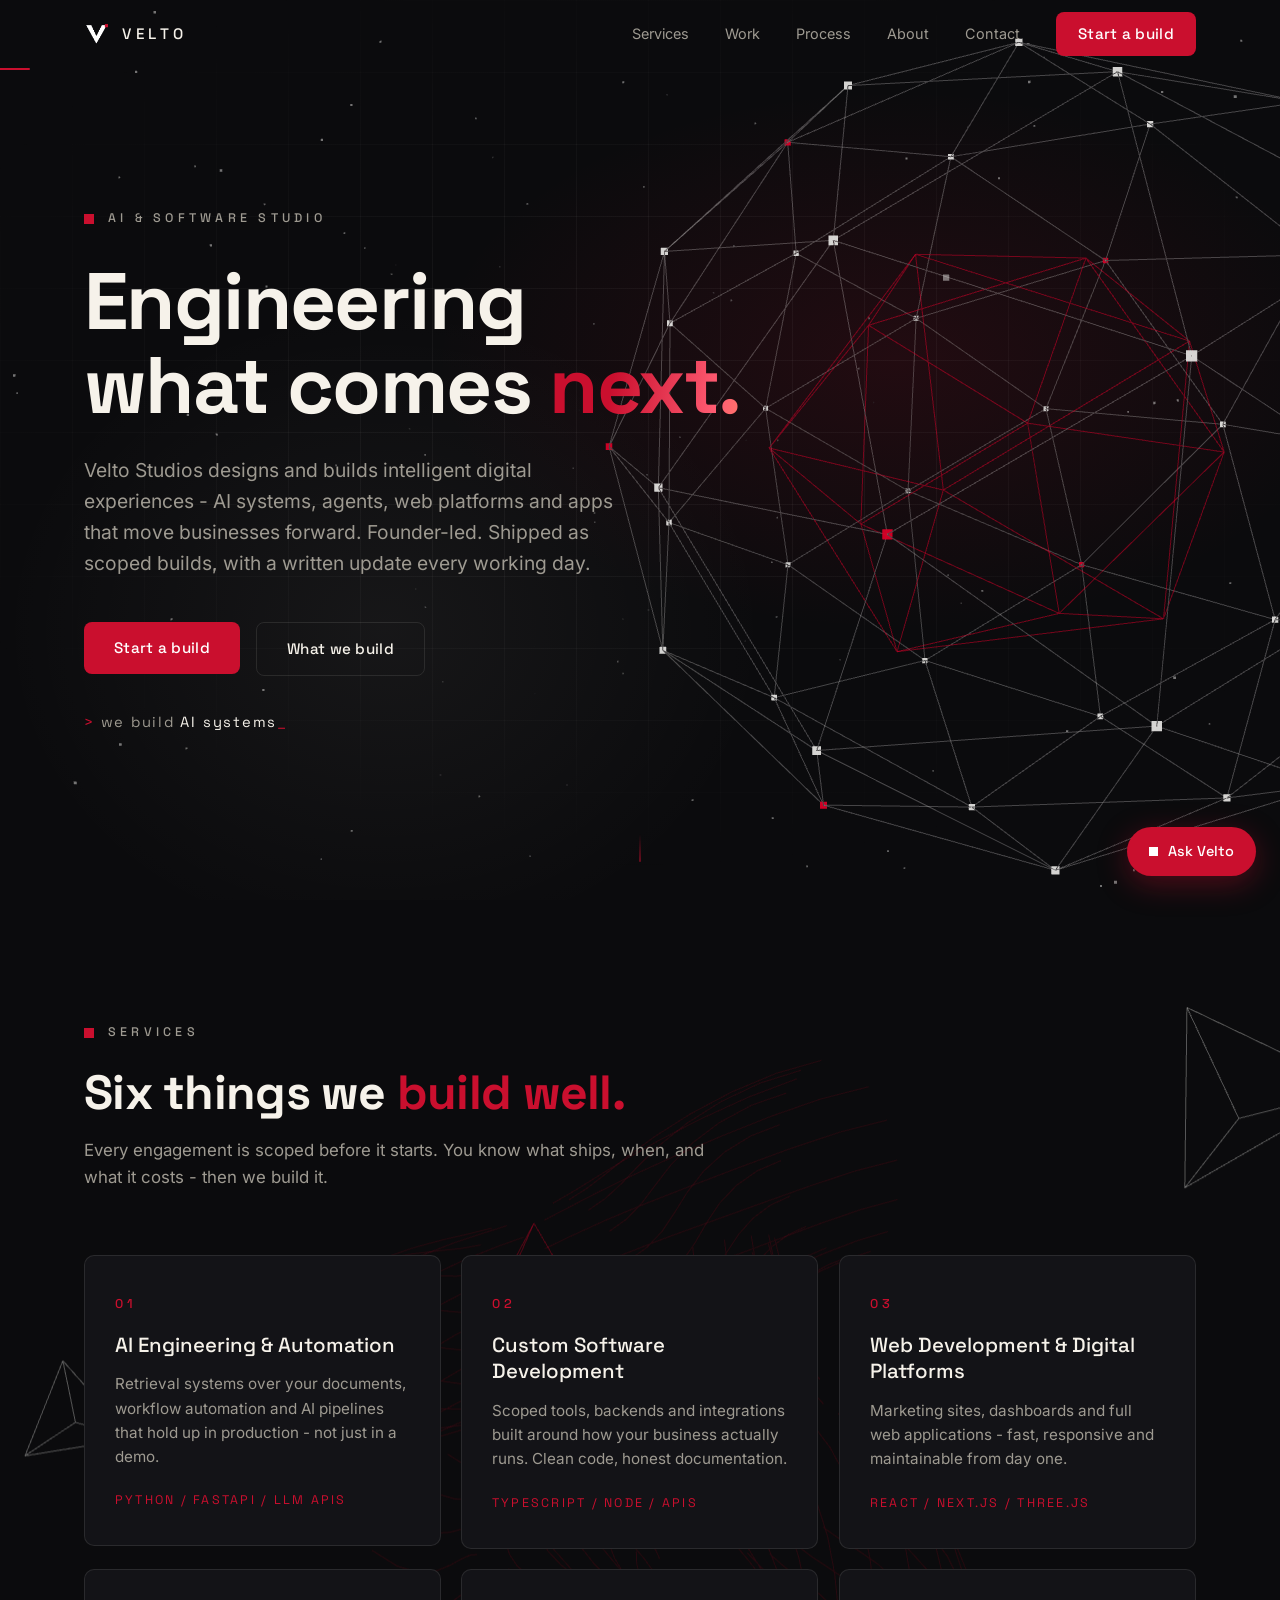
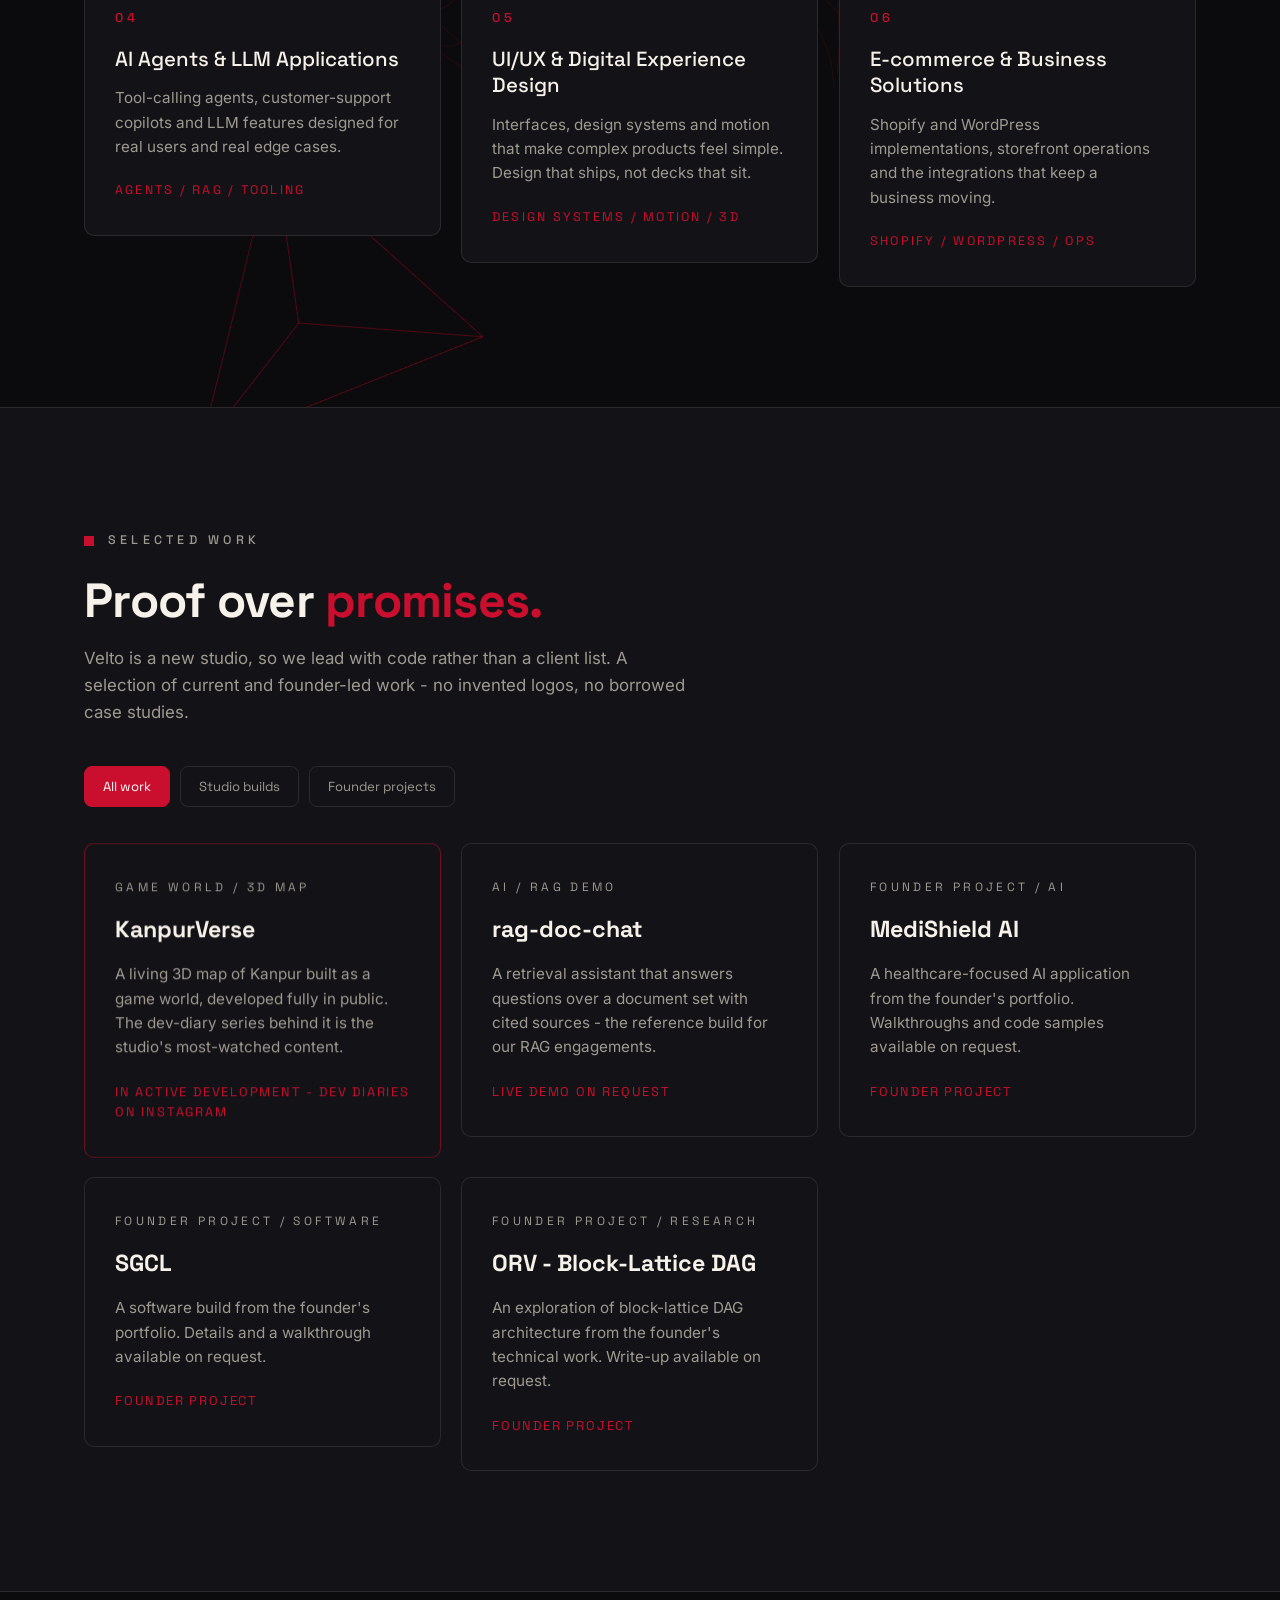
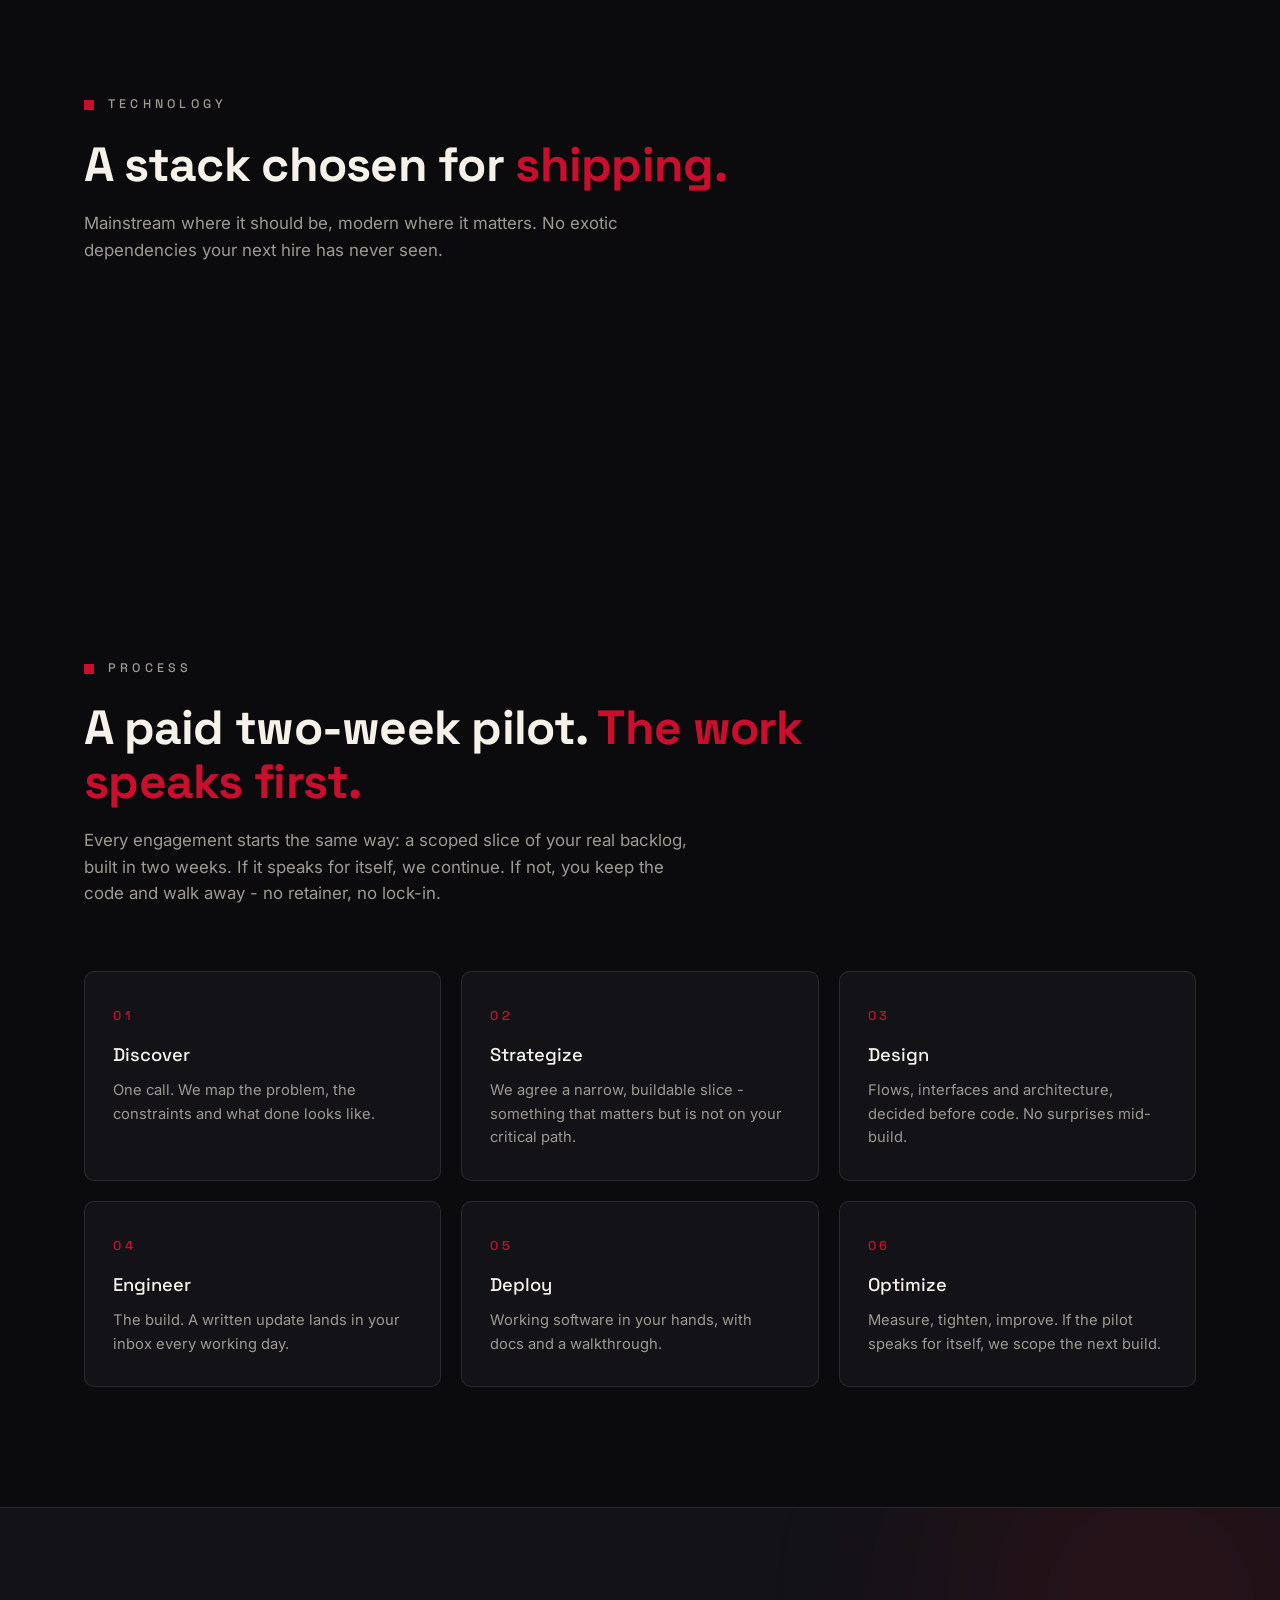
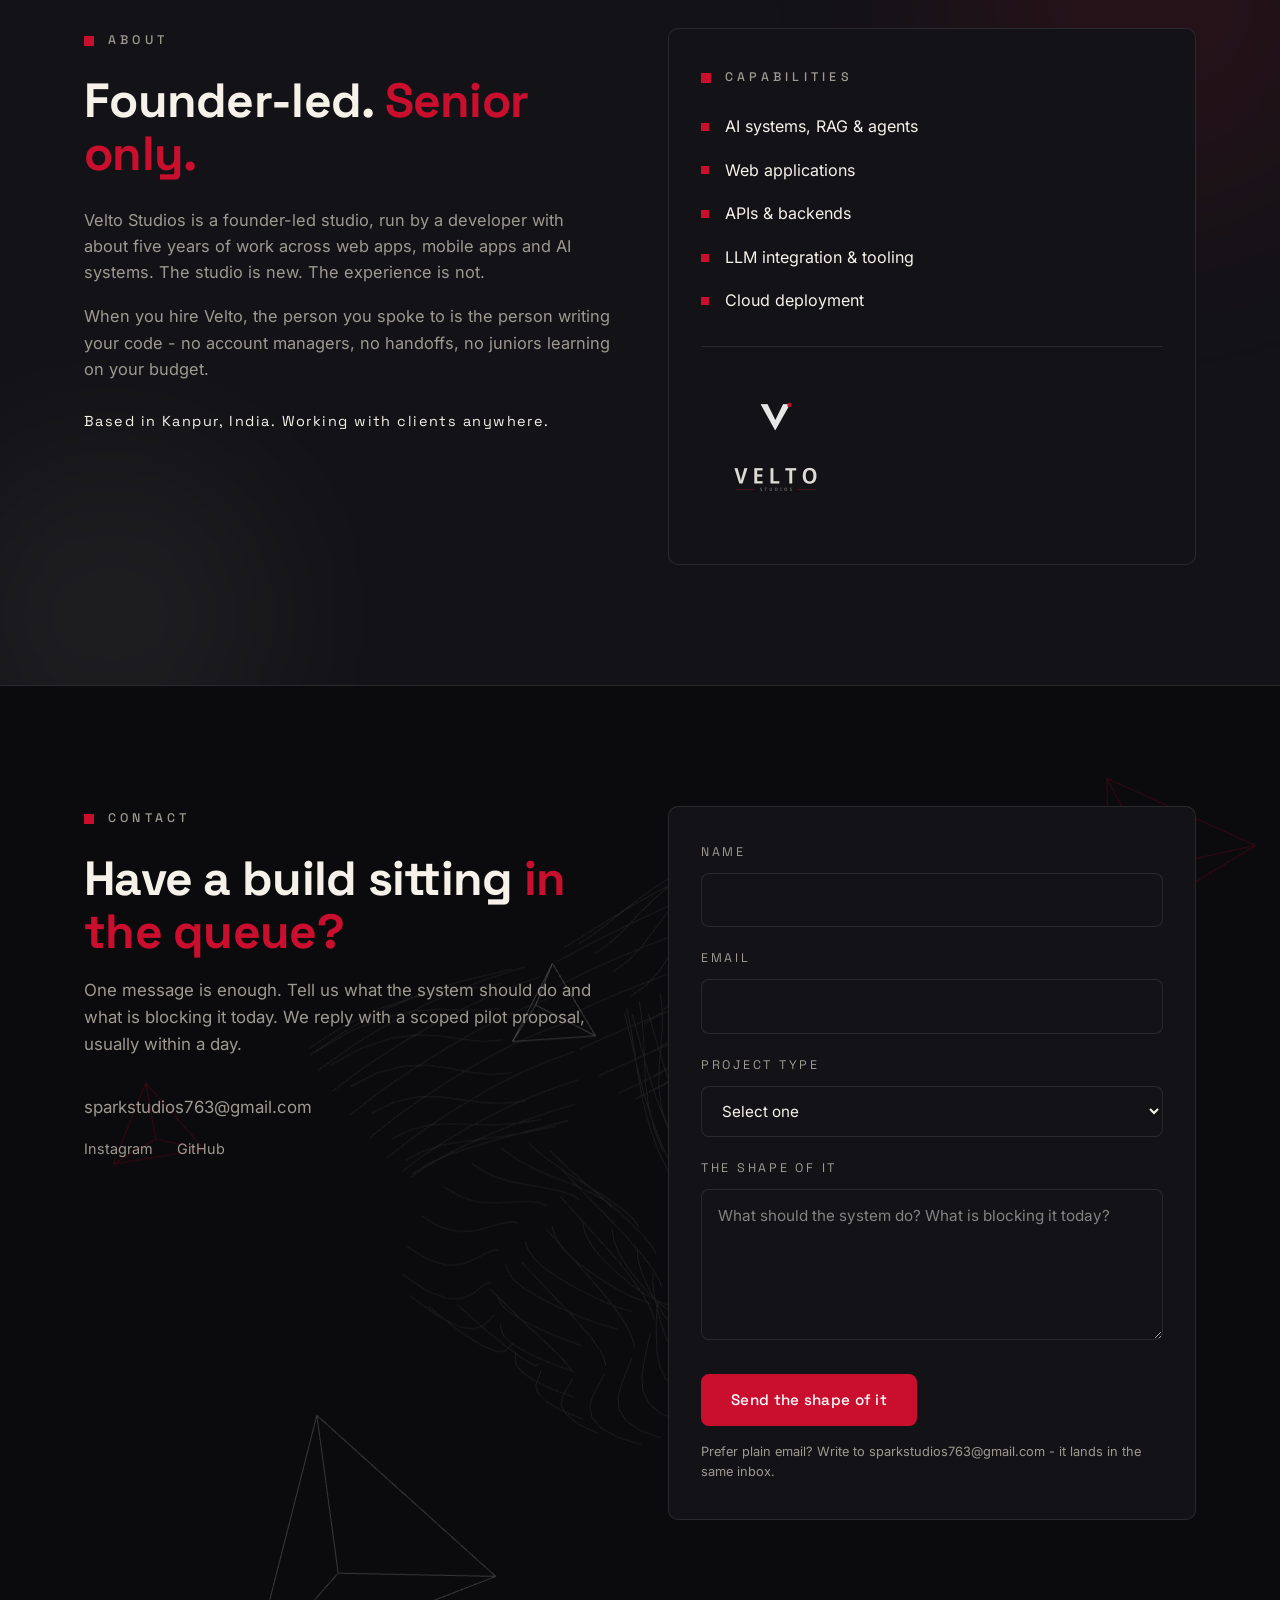
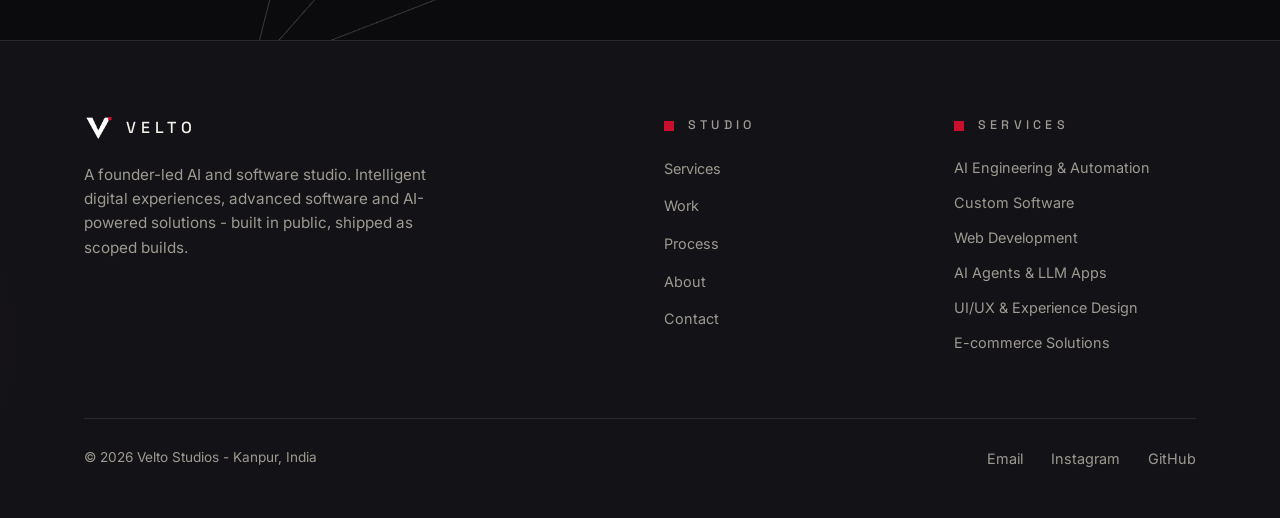
==== commit 391c1058: "Velto Studios brand transformation: full site rebuild (Next.js static export, ink/white/signal-red s" ====
--- a/index.html
+++ b/index.html
@@ -1 +1 @@
-<!DOCTYPE html><!--dIQizIyfPuApXoa0b_Hwe--><html lang="en" class="__variable_09186b __variable_7044c7"><head><meta charSet="utf-8"/><meta name="viewport" content="width=device-width, initial-scale=1"/><link rel="preload" href="/_next/static/media/4124e330989ad7db-s.p.ttf" as="font" crossorigin="" type="font/ttf"/><link rel="preload" href="/_next/static/media/74b8e81ce7c73236-s.p.ttf" as="font" crossorigin="" type="font/ttf"/><link rel="preload" href="/_next/static/media/a0ec02eedcf69112-s.p.ttf" as="font" crossorigin="" type="font/ttf"/><link rel="preload" href="/_next/static/media/a5b19698539b0889-s.p.ttf" as="font" crossorigin="" type="font/ttf"/><link rel="preload" href="/_next/static/media/ac432c104f6dcd6d-s.p.ttf" as="font" crossorigin="" type="font/ttf"/><link rel="preload" href="/_next/static/media/c4b799ee535f7491-s.p.ttf" as="font" crossorigin="" type="font/ttf"/><link rel="preload" as="image" href="/assets/velto-mark-white-96.png"/><link rel="preload" as="image" href="/assets/velto-lockup-vertical-transparent-ivory.png"/><link rel="stylesheet" href="/_next/static/css/d059e1ec0162f4b0.css" data-precedence="next"/><link rel="preload" as="script" fetchPriority="low" href="/_next/static/chunks/webpack-830619c06eb95a5b.js"/><script src="/_next/static/chunks/4bd1b696-c023c6e3521b1417.js" async=""></script><script src="/_next/static/chunks/255-15b9cc804e0d9c7d.js" async=""></script><script src="/_next/static/chunks/main-app-c8f17f70833b1790.js" async=""></script><script src="/_next/static/chunks/b536a0f1-a5a7a0dd9766f82c.js" async=""></script><script src="/_next/static/chunks/bd904a5c-6e036fa1ee2de83a.js" async=""></script><script src="/_next/static/chunks/e49654ac-c3a98946259afe53.js" async=""></script><script src="/_next/static/chunks/46-78b5a64b2006dc0d.js" async=""></script><script src="/_next/static/chunks/app/page-7c31625017aee780.js" async=""></script><meta name="next-size-adjust" content=""/><title>Velto Studios - AI Systems &amp; Software Development</title><meta name="description" content="Velto Studios is a founder-led AI and software studio. We design and build intelligent digital experiences - AI systems, agents, web platforms and apps - delivered as scoped builds with a written update every working day."/><link rel="manifest" href="/site.webmanifest"/><meta name="keywords" content="Velto Studios,AI engineering,software development,RAG systems,AI agents,web development,Next.js,founder-led studio"/><meta property="og:title" content="Velto Studios - AI Systems &amp; Software Development"/><meta property="og:description" content="A founder-led AI and software studio. Intelligent digital experiences, advanced software and AI-powered solutions that move businesses forward."/><meta property="og:url" content="https://velto-studios.github.io"/><meta property="og:site_name" content="Velto Studios"/><meta property="og:image" content="https://velto-studios.github.io/og-image.png"/><meta property="og:image:width" content="1200"/><meta property="og:image:height" content="630"/><meta property="og:image:alt" content="Velto Studios"/><meta property="og:type" content="website"/><meta name="twitter:card" content="summary_large_image"/><meta name="twitter:title" content="Velto Studios - AI Systems &amp; Software Development"/><meta name="twitter:description" content="A founder-led AI and software studio. Intelligent digital experiences, advanced software and AI-powered solutions that move businesses forward."/><meta name="twitter:image" content="https://velto-studios.github.io/og-image.png"/><link rel="icon" href="/favicon-16.png" sizes="16x16" type="image/png"/><link rel="icon" href="/favicon-32.png" sizes="32x32" type="image/png"/><link rel="apple-touch-icon" href="/apple-touch-icon.png" sizes="180x180"/><script src="/_next/static/chunks/polyfills-42372ed130431b0a.js" noModule=""></script></head><body><div hidden=""><!--$--><!--/$--></div><script type="application/ld+json">{"@context":"https://schema.org","@type":"Organization","name":"Velto Studios","url":"https://velto-studios.github.io","logo":"https://velto-studios.github.io/icon-512.png","description":"Founder-led AI and software studio building AI systems, web platforms and apps as scoped contract builds.","address":{"@type":"PostalAddress","addressLocality":"Kanpur","addressCountry":"IN"},"sameAs":["https://www.instagram.com/velto_studios","https://github.com/velto-studios"]}</script><main id="top"><nav class="fixed top-0 left-0 right-0 z-50 transition-colors duration-300" aria-label="Primary" style="background:transparent;backdrop-filter:none;-webkit-backdrop-filter:none;border-bottom:1px solid transparent;opacity:0;transform:translateY(-64px)"><div class="wrap flex items-center justify-between" style="height:68px"><a href="#top" class="flex items-center gap-3" aria-label="Velto Studios - home"><img src="/assets/velto-mark-white-96.png" alt="" width="26" height="26"/><span class="font-display" style="font-weight:500;letter-spacing:0.3em;font-size:0.95rem">VELTO</span></a><div class="hidden md:flex items-center gap-9"><a href="#services" class="nav-link">Services</a><a href="#work" class="nav-link">Work</a><a href="#process" class="nav-link">Process</a><a href="#about" class="nav-link">About</a><a href="#contact" class="nav-link">Contact</a><a href="#contact" class="btn btn-primary" style="padding:10px 22px">Start a build</a></div><button class="md:hidden flex flex-col justify-center gap-1.5 p-2" aria-label="Open menu" aria-expanded="false"><span class="block h-px w-6 bg-[var(--ivory)] transition-transform duration-300" style="transform:none"></span><span class="block h-px w-6 bg-[var(--ivory)] transition-transform duration-300" style="transform:none"></span></button></div><div aria-hidden="true" style="transform-origin:0 50%;height:2px;background:var(--signal);opacity:0;transition:opacity .3s;transform:scaleX(0)"></div></nav><header class="relative flex items-center" style="min-height:100svh;overflow:hidden"><div class="hero-fallback" aria-hidden="true"></div><div class="hero-grid-lines" aria-hidden="true"></div><div class="wrap relative z-10 w-full" style="padding-top:140px;padding-bottom:100px"><p class="kicker" style="opacity:0;transform:translateY(16px)">AI &amp; Software Studio</p><h1 style="font-size:clamp(2.7rem, 6.4vw, 5rem);line-height:1.05;font-weight:700;letter-spacing:-0.02em;max-width:780px;margin-top:28px;opacity:0;transform:translateY(28px)">Engineering<br/>what comes <span style="color:var(--signal)">next.</span></h1><p style="margin-top:28px;font-size:clamp(1.02rem, 1.6vw, 1.2rem);color:var(--ivory-dim);max-width:560px;font-weight:300;opacity:0;transform:translateY(24px)">Velto Studios designs and builds intelligent digital experiences - AI systems, agents, web platforms and apps that move businesses forward. Founder-led. Shipped as scoped builds, with a written update every working day.</p><div class="flex flex-wrap gap-4" style="margin-top:44px;opacity:0;transform:translateY(20px)"><div style="display:inline-block;transform:none"><a href="#contact" class="btn btn-primary">Start a build</a></div><div style="display:inline-block;transform:none"><a href="#services" class="btn btn-ghost">What we build</a></div></div><div style="opacity:0"><p class="font-display" style="margin-top:34px;font-size:0.92rem;letter-spacing:0.12em;color:var(--ivory-dim)" aria-label="We build AI systems, agents, web platforms, apps and RAG pipelines"><span style="color:var(--signal)">&gt;</span> we build<!-- --> <span style="color:var(--ivory)"></span><span style="color:var(--signal)" class="animate-pulse">_</span></p></div></div><a href="#services" class="absolute left-1/2 bottom-8 z-10 hidden md:block" aria-label="Scroll to services" style="transform:translateX(-50%);opacity:0"><span class="block h-10 w-px mx-auto" style="background:linear-gradient(to bottom, transparent, var(--signal))"></span></a></header><section id="services" class="section" aria-label="Services" style="position:relative;overflow:hidden"><div class="wrap" style="position:relative;z-index:1"><div style="opacity:0;transform:translateY(32px)"><p class="kicker">Services</p><h2 style="font-size:clamp(1.9rem, 4vw, 3rem);line-height:1.12;font-weight:700;letter-spacing:-0.015em;margin-top:20px;max-width:720px">Six things we <span style="color:var(--signal)">build well.</span></h2><p style="margin-top:18px;color:var(--ivory-dim);max-width:620px;font-size:1.05rem">Every engagement is scoped before it starts. You know what ships, when, and what it costs - then we build it.</p></div><div class="grid gap-5" style="margin-top:64px;grid-template-columns:repeat(auto-fit, minmax(320px, 1fr))"><div style="opacity:0;transform:translateY(32px)"><div style="will-change:transform"><article class="card h-full" style="padding:34px 30px"><span class="step-num">01</span><h3 style="font-size:1.28rem;font-weight:500;margin-top:16px;line-height:1.3">AI Engineering &amp; Automation</h3><p style="margin-top:14px;color:var(--ivory-dim);font-size:0.95rem">Retrieval systems over your documents, workflow automation and AI pipelines that hold up in production - not just in a demo.</p><p class="font-display" style="margin-top:22px;font-size:0.78rem;letter-spacing:0.18em;color:var(--signal);text-transform:uppercase">Python / FastAPI / LLM APIs</p></article></div></div><div style="opacity:0;transform:translateY(32px)"><div style="will-change:transform"><article class="card h-full" style="padding:34px 30px"><span class="step-num">02</span><h3 style="font-size:1.28rem;font-weight:500;margin-top:16px;line-height:1.3">Custom Software Development</h3><p style="margin-top:14px;color:var(--ivory-dim);font-size:0.95rem">Scoped tools, backends and integrations built around how your business actually runs. Clean code, honest documentation.</p><p class="font-display" style="margin-top:22px;font-size:0.78rem;letter-spacing:0.18em;color:var(--signal);text-transform:uppercase">TypeScript / Node / APIs</p></article></div></div><div style="opacity:0;transform:translateY(32px)"><div style="will-change:transform"><article class="card h-full" style="padding:34px 30px"><span class="step-num">03</span><h3 style="font-size:1.28rem;font-weight:500;margin-top:16px;line-height:1.3">Web Development &amp; Digital Platforms</h3><p style="margin-top:14px;color:var(--ivory-dim);font-size:0.95rem">Marketing sites, dashboards and full web applications - fast, responsive and maintainable from day one.</p><p class="font-display" style="margin-top:22px;font-size:0.78rem;letter-spacing:0.18em;color:var(--signal);text-transform:uppercase">React / Next.js / Three.js</p></article></div></div><div style="opacity:0;transform:translateY(32px)"><div style="will-change:transform"><article class="card h-full" style="padding:34px 30px"><span class="step-num">04</span><h3 style="font-size:1.28rem;font-weight:500;margin-top:16px;line-height:1.3">AI Agents &amp; LLM Applications</h3><p style="margin-top:14px;color:var(--ivory-dim);font-size:0.95rem">Tool-calling agents, customer-support copilots and LLM features designed for real users and real edge cases.</p><p class="font-display" style="margin-top:22px;font-size:0.78rem;letter-spacing:0.18em;color:var(--signal);text-transform:uppercase">Agents / RAG / Tooling</p></article></div></div><div style="opacity:0;transform:translateY(32px)"><div style="will-change:transform"><article class="card h-full" style="padding:34px 30px"><span class="step-num">05</span><h3 style="font-size:1.28rem;font-weight:500;margin-top:16px;line-height:1.3">UI/UX &amp; Digital Experience Design</h3><p style="margin-top:14px;color:var(--ivory-dim);font-size:0.95rem">Interfaces, design systems and motion that make complex products feel simple. Design that ships, not decks that sit.</p><p class="font-display" style="margin-top:22px;font-size:0.78rem;letter-spacing:0.18em;color:var(--signal);text-transform:uppercase">Design systems / Motion / 3D</p></article></div></div><div style="opacity:0;transform:translateY(32px)"><div style="will-change:transform"><article class="card h-full" style="padding:34px 30px"><span class="step-num">06</span><h3 style="font-size:1.28rem;font-weight:500;margin-top:16px;line-height:1.3">E-commerce &amp; Business Solutions</h3><p style="margin-top:14px;color:var(--ivory-dim);font-size:0.95rem">Shopify and WordPress implementations, storefront operations and the integrations that keep a business moving.</p><p class="font-display" style="margin-top:22px;font-size:0.78rem;letter-spacing:0.18em;color:var(--signal);text-transform:uppercase">Shopify / WordPress / Ops</p></article></div></div></div></div></section><section id="work" class="section" aria-label="Selected work" style="background:var(--ink-2);border-top:1px solid var(--line);border-bottom:1px solid var(--line)"><div class="wrap"><div style="opacity:0;transform:translateY(32px)"><p class="kicker">Selected Work</p><h2 style="font-size:clamp(1.9rem, 4vw, 3rem);line-height:1.12;font-weight:700;letter-spacing:-0.015em;margin-top:20px;max-width:720px">Proof over <span style="color:var(--signal)">promises.</span></h2><p style="margin-top:18px;color:var(--ivory-dim);max-width:620px;font-size:1.05rem">Velto is a new studio, so we lead with code rather than a client list. A selection of current and founder-led work - no invented logos, no borrowed case studies.</p></div><div style="opacity:0;transform:translateY(32px)"><div class="flex flex-wrap gap-2.5" style="margin-top:40px" role="tablist" aria-label="Filter projects"><button role="tab" aria-selected="true" class="tech-chip" style="cursor:pointer;padding:9px 18px;font-size:0.82rem;color:#fff;background:var(--signal);border-color:var(--signal)">All work</button><button role="tab" aria-selected="false" class="tech-chip" style="cursor:pointer;padding:9px 18px;font-size:0.82rem">Studio builds</button><button role="tab" aria-selected="false" class="tech-chip" style="cursor:pointer;padding:9px 18px;font-size:0.82rem">Founder projects</button></div></div><div class="grid gap-5" style="margin-top:36px;grid-template-columns:repeat(auto-fit, minmax(320px, 1fr))"><div style="opacity:0;transform:translateY(32px)"><div style="will-change:transform"><article class="card h-full flex flex-col" style="padding:34px 30px;border-color:rgba(202,15,46,0.5)"><p class="font-display" style="font-size:0.75rem;letter-spacing:0.28em;text-transform:uppercase;color:var(--ivory-dim)">Game world / 3D map</p><h3 style="font-size:1.45rem;font-weight:700;margin-top:14px">KanpurVerse</h3><p style="margin-top:14px;color:var(--ivory-dim);font-size:0.95rem;flex-grow:1">A living 3D map of Kanpur built as a game world, developed fully in public. The dev-diary series behind it is the studio&#x27;s most-watched content.</p><p class="font-display" style="margin-top:22px;font-size:0.8rem;letter-spacing:0.14em;color:var(--signal);text-transform:uppercase">In active development - dev diaries on Instagram</p></article></div></div><div style="opacity:0;transform:translateY(32px)"><div style="will-change:transform"><article class="card h-full flex flex-col" style="padding:34px 30px"><p class="font-display" style="font-size:0.75rem;letter-spacing:0.28em;text-transform:uppercase;color:var(--ivory-dim)">AI / RAG demo</p><h3 style="font-size:1.45rem;font-weight:700;margin-top:14px">rag-doc-chat</h3><p style="margin-top:14px;color:var(--ivory-dim);font-size:0.95rem;flex-grow:1">A retrieval assistant that answers questions over a document set with cited sources - the reference build for our RAG engagements.</p><p class="font-display" style="margin-top:22px;font-size:0.8rem;letter-spacing:0.14em;color:var(--signal);text-transform:uppercase">Live demo on request</p></article></div></div><div style="opacity:0;transform:translateY(32px)"><div style="will-change:transform"><article class="card h-full flex flex-col" style="padding:34px 30px"><p class="font-display" style="font-size:0.75rem;letter-spacing:0.28em;text-transform:uppercase;color:var(--ivory-dim)">Founder project / AI</p><h3 style="font-size:1.45rem;font-weight:700;margin-top:14px">MediShield AI</h3><p style="margin-top:14px;color:var(--ivory-dim);font-size:0.95rem;flex-grow:1">A healthcare-focused AI application from the founder&#x27;s portfolio. Walkthroughs and code samples available on request.</p><p class="font-display" style="margin-top:22px;font-size:0.8rem;letter-spacing:0.14em;color:var(--signal);text-transform:uppercase">Founder project</p></article></div></div><div style="opacity:0;transform:translateY(32px)"><div style="will-change:transform"><article class="card h-full flex flex-col" style="padding:34px 30px"><p class="font-display" style="font-size:0.75rem;letter-spacing:0.28em;text-transform:uppercase;color:var(--ivory-dim)">Founder project / Software</p><h3 style="font-size:1.45rem;font-weight:700;margin-top:14px">SGCL</h3><p style="margin-top:14px;color:var(--ivory-dim);font-size:0.95rem;flex-grow:1">A software build from the founder&#x27;s portfolio. Details and a walkthrough available on request.</p><p class="font-display" style="margin-top:22px;font-size:0.8rem;letter-spacing:0.14em;color:var(--signal);text-transform:uppercase">Founder project</p></article></div></div><div style="opacity:0;transform:translateY(32px)"><div style="will-change:transform"><article class="card h-full flex flex-col" style="padding:34px 30px"><p class="font-display" style="font-size:0.75rem;letter-spacing:0.28em;text-transform:uppercase;color:var(--ivory-dim)">Founder project / Research</p><h3 style="font-size:1.45rem;font-weight:700;margin-top:14px">ORV - Block-Lattice DAG</h3><p style="margin-top:14px;color:var(--ivory-dim);font-size:0.95rem;flex-grow:1">An exploration of block-lattice DAG architecture from the founder&#x27;s technical work. Write-up available on request.</p><p class="font-display" style="margin-top:22px;font-size:0.8rem;letter-spacing:0.14em;color:var(--signal);text-transform:uppercase">Founder project</p></article></div></div></div></div></section><section class="section" aria-label="Technology" style="padding-top:100px;padding-bottom:100px"><div class="wrap"><div style="opacity:0;transform:translateY(32px)"><p class="kicker">Technology</p><h2 style="font-size:clamp(1.9rem, 4vw, 3rem);line-height:1.12;font-weight:700;letter-spacing:-0.015em;margin-top:20px;max-width:720px">A stack chosen for <span style="color:var(--signal)">shipping.</span></h2><p style="margin-top:18px;color:var(--ivory-dim);max-width:620px;font-size:1.05rem">Mainstream where it should be, modern where it matters. No exotic dependencies your next hire has never seen.</p></div><div style="opacity:0;transform:translateY(32px)"><div class="grid gap-3" style="margin-top:52px;grid-template-columns:repeat(auto-fit, minmax(150px, 1fr))"><div class="tech-chip text-center">React</div><div class="tech-chip text-center">Next.js</div><div class="tech-chip text-center">TypeScript</div><div class="tech-chip text-center">Node.js</div><div class="tech-chip text-center">Python</div><div class="tech-chip text-center">FastAPI</div><div class="tech-chip text-center">MongoDB</div><div class="tech-chip text-center">Three.js</div><div class="tech-chip text-center">LLM APIs</div><div class="tech-chip text-center">RAG</div><div class="tech-chip text-center">Docker</div><div class="tech-chip text-center">CI / CD</div></div></div></div></section><section id="process" class="section" aria-label="Process"><div class="wrap"><div style="opacity:0;transform:translateY(32px)"><p class="kicker">Process</p><h2 style="font-size:clamp(1.9rem, 4vw, 3rem);line-height:1.12;font-weight:700;letter-spacing:-0.015em;margin-top:20px;max-width:720px">A paid two-week pilot. <span style="color:var(--signal)">The work speaks first.</span></h2><p style="margin-top:18px;color:var(--ivory-dim);max-width:620px;font-size:1.05rem">Every engagement starts the same way: a scoped slice of your real backlog, built in two weeks. If it speaks for itself, we continue. If not, you keep the code and walk away - no retainer, no lock-in.</p></div><div class="grid gap-5" style="margin-top:64px;grid-template-columns:repeat(auto-fit, minmax(300px, 1fr))"><div style="opacity:0;transform:translateY(32px)"><div class="card h-full" style="padding:30px 28px"><span class="step-num">01</span><h3 style="font-size:1.15rem;font-weight:500;margin-top:12px">Discover</h3><p style="margin-top:10px;color:var(--ivory-dim);font-size:0.92rem">One call. We map the problem, the constraints and what done looks like.</p></div></div><div style="opacity:0;transform:translateY(32px)"><div class="card h-full" style="padding:30px 28px"><span class="step-num">02</span><h3 style="font-size:1.15rem;font-weight:500;margin-top:12px">Strategize</h3><p style="margin-top:10px;color:var(--ivory-dim);font-size:0.92rem">We agree a narrow, buildable slice - something that matters but is not on your critical path.</p></div></div><div style="opacity:0;transform:translateY(32px)"><div class="card h-full" style="padding:30px 28px"><span class="step-num">03</span><h3 style="font-size:1.15rem;font-weight:500;margin-top:12px">Design</h3><p style="margin-top:10px;color:var(--ivory-dim);font-size:0.92rem">Flows, interfaces and architecture, decided before code. No surprises mid-build.</p></div></div><div style="opacity:0;transform:translateY(32px)"><div class="card h-full" style="padding:30px 28px"><span class="step-num">04</span><h3 style="font-size:1.15rem;font-weight:500;margin-top:12px">Engineer</h3><p style="margin-top:10px;color:var(--ivory-dim);font-size:0.92rem">The build. A written update lands in your inbox every working day.</p></div></div><div style="opacity:0;transform:translateY(32px)"><div class="card h-full" style="padding:30px 28px"><span class="step-num">05</span><h3 style="font-size:1.15rem;font-weight:500;margin-top:12px">Deploy</h3><p style="margin-top:10px;color:var(--ivory-dim);font-size:0.92rem">Working software in your hands, with docs and a walkthrough.</p></div></div><div style="opacity:0;transform:translateY(32px)"><div class="card h-full" style="padding:30px 28px"><span class="step-num">06</span><h3 style="font-size:1.15rem;font-weight:500;margin-top:12px">Optimize</h3><p style="margin-top:10px;color:var(--ivory-dim);font-size:0.92rem">Measure, tighten, improve. If the pilot speaks for itself, we scope the next build.</p></div></div></div></div></section><section id="about" class="section" aria-label="About Velto Studios" style="background:var(--ink-2);border-top:1px solid var(--line);border-bottom:1px solid var(--line)"><div class="wrap grid gap-14 md:grid-cols-2 items-start"><div><div style="opacity:0;transform:translateY(32px)"><p class="kicker">About</p><h2 style="font-size:clamp(1.9rem, 4vw, 3rem);line-height:1.12;font-weight:700;letter-spacing:-0.015em;margin-top:20px;max-width:720px">Founder-led. <span style="color:var(--signal)">Senior only.</span></h2></div><div style="opacity:0;transform:translateY(32px)"><p style="margin-top:26px;color:var(--ivory-dim);font-size:1.02rem">Velto Studios is a founder-led studio, run by a developer with about five years of work across web apps, mobile apps and AI systems. The studio is new. The experience is not.</p><p style="margin-top:18px;color:var(--ivory-dim);font-size:1.02rem">When you hire Velto, the person you spoke to is the person writing your code - no account managers, no handoffs, no juniors learning on your budget.</p><p class="font-display" style="margin-top:28px;font-size:0.9rem;letter-spacing:0.1em;color:var(--ivory)">Based in Kanpur, India. Working with clients anywhere.</p></div></div><div style="opacity:0;transform:translateY(32px)"><div class="card" style="padding:36px 32px"><p class="kicker" style="margin-bottom:26px">Capabilities</p><ul class="flex flex-col" style="gap:18px"><li class="flex items-center gap-4"><span style="width:8px;height:8px;background:var(--signal);flex:none"></span><span style="font-size:1rem">AI systems, RAG &amp; agents</span></li><li class="flex items-center gap-4"><span style="width:8px;height:8px;background:var(--signal);flex:none"></span><span style="font-size:1rem">Web applications</span></li><li class="flex items-center gap-4"><span style="width:8px;height:8px;background:var(--signal);flex:none"></span><span style="font-size:1rem">APIs &amp; backends</span></li><li class="flex items-center gap-4"><span style="width:8px;height:8px;background:var(--signal);flex:none"></span><span style="font-size:1rem">LLM integration &amp; tooling</span></li><li class="flex items-center gap-4"><span style="width:8px;height:8px;background:var(--signal);flex:none"></span><span style="font-size:1rem">Cloud deployment</span></li></ul><div style="margin-top:32px;padding-top:26px;border-top:1px solid var(--line)"><img src="/assets/velto-lockup-vertical-transparent-ivory.png" alt="Velto Studios" width="150" height="155" style="opacity:0.9"/></div></div></div></div></section><section id="contact" class="section" aria-label="Contact" style="position:relative;overflow:hidden"><div class="wrap grid gap-14 md:grid-cols-2 items-start" style="position:relative;z-index:1"><div><div style="opacity:0;transform:translateY(32px)"><p class="kicker">Contact</p><h2 style="font-size:clamp(1.9rem, 4vw, 3rem);line-height:1.12;font-weight:700;letter-spacing:-0.015em;margin-top:20px;max-width:720px">Have a build sitting <span style="color:var(--signal)">in the queue?</span></h2><p style="margin-top:18px;color:var(--ivory-dim);max-width:620px;font-size:1.05rem">One message is enough. Tell us what the system should do and what is blocking it today. We reply with a scoped pilot proposal, usually within a day.</p></div><div style="opacity:0;transform:translateY(32px)"><div style="margin-top:36px" class="flex flex-col gap-4"><a class="foot-link" href="mailto:sparkstudios763@gmail.com" style="font-size:1.05rem">sparkstudios763@gmail.com</a><div class="flex gap-6"><a class="foot-link" href="https://www.instagram.com/velto_studios" target="_blank" rel="noopener noreferrer">Instagram</a><a class="foot-link" href="https://github.com/velto-studios" target="_blank" rel="noopener noreferrer">GitHub</a></div></div></div></div><div style="opacity:0;transform:translateY(32px)"><form class="card" style="padding:36px 32px" noValidate="" action="https://formsubmit.co/sparkstudios763@gmail.com" method="POST"><input type="hidden" name="_subject" value="Build inquiry - Velto Studios website"/><input type="hidden" name="_captcha" value="false"/><input type="hidden" name="_template" value="table"/><input type="hidden" name="_next" value="https://velto-studios.github.io/?sent=1#contact"/><div class="field" style="margin-bottom:22px"><label for="name">Name</label><input id="name" type="text" autoComplete="name" name="name"/></div><div class="field" style="margin-bottom:22px"><label for="email">Email</label><input id="email" type="email" autoComplete="email" name="email"/></div><div class="field" style="margin-bottom:22px"><label for="projectType">Project type</label><select id="projectType" name="projectType"><option value="" disabled="" selected="">Select one</option><option value="AI system / RAG">AI system / RAG</option><option value="AI agent / LLM feature">AI agent / LLM feature</option><option value="Web application">Web application</option><option value="Website / digital platform">Website / digital platform</option><option value="UI/UX &amp; experience design">UI/UX &amp; experience design</option><option value="E-commerce / business solution">E-commerce / business solution</option><option value="Something else">Something else</option></select></div><div class="field" style="margin-bottom:26px"><label for="message">The shape of it</label><textarea id="message" name="message" rows="5" placeholder="What should the system do? What is blocking it today?"></textarea></div><div style="display:inline-block;transform:none"><button type="submit" class="btn btn-primary w-full">Send the shape of it</button></div><p style="margin-top:16px;color:var(--ivory-dim);font-size:0.8rem">Prefer plain email? Write to <!-- -->sparkstudios763@gmail.com<!-- --> - it lands in the same inbox.</p></form></div></div></section><footer style="border-top:1px solid var(--line);background:var(--ink-2)"><div class="wrap" style="padding-top:72px;padding-bottom:48px"><div class="grid gap-12 md:grid-cols-4"><div class="md:col-span-2"><a href="#top" class="flex items-center gap-3" aria-label="Velto Studios - back to top"><img src="/assets/velto-mark-white-96.png" alt="" width="30" height="30"/><span class="font-display" style="font-weight:500;letter-spacing:0.3em">VELTO</span></a><p style="margin-top:20px;color:var(--ivory-dim);max-width:380px;font-size:0.95rem">A founder-led AI and software studio. Intelligent digital experiences, advanced software and AI-powered solutions - built in public, shipped as scoped builds.</p></div><nav aria-label="Footer"><p class="kicker" style="margin-bottom:20px">Studio</p><ul class="flex flex-col gap-3"><li><a class="foot-link" href="#services">Services</a></li><li><a class="foot-link" href="#work">Work</a></li><li><a class="foot-link" href="#process">Process</a></li><li><a class="foot-link" href="#about">About</a></li><li><a class="foot-link" href="#contact">Contact</a></li></ul></nav><div><p class="kicker" style="margin-bottom:20px">Services</p><ul class="flex flex-col gap-3"><li class="foot-link" style="cursor:default">AI Engineering &amp; Automation</li><li class="foot-link" style="cursor:default">Custom Software</li><li class="foot-link" style="cursor:default">Web Development</li><li class="foot-link" style="cursor:default">AI Agents &amp; LLM Apps</li><li class="foot-link" style="cursor:default">UI/UX &amp; Experience Design</li><li class="foot-link" style="cursor:default">E-commerce Solutions</li></ul></div></div><div class="flex flex-col md:flex-row justify-between gap-6" style="margin-top:64px;padding-top:28px;border-top:1px solid var(--line)"><p style="color:var(--ivory-dim);font-size:0.85rem">© 2026 Velto Studios - Kanpur, India</p><div class="flex gap-7"><a class="foot-link" href="mailto:sparkstudios763@gmail.com">Email</a><a class="foot-link" href="https://www.instagram.com/velto_studios" target="_blank" rel="noopener noreferrer">Instagram</a><a class="foot-link" href="https://github.com/velto-studios" target="_blank" rel="noopener noreferrer">GitHub</a></div></div></div></footer><button class="fixed bottom-6 right-6 z-50 flex items-center gap-2.5" aria-label="Ask the Velto assistant" tabindex="0" style="background:var(--signal);color:#fff;border-radius:999px;padding:13px 22px;font-family:var(--font-display);font-weight:500;font-size:0.9rem;box-shadow:0 8px 30px rgba(202,15,46,0.35);opacity:0;transform:translateY(20px)"><span style="width:9px;height:9px;background:#fff;flex:none"></span>Ask Velto</button><div aria-hidden="true" class="pointer-events-none fixed z-0 hidden md:block" style="width:440px;height:440px;border-radius:50%;background:radial-gradient(circle, rgba(202,15,46,0.07) 0%, rgba(202,15,46,0.03) 35%, transparent 70%);transform:translateX(-400px) translateY(-400px)"></div></main><!--$--><!--/$--><script src="/_next/static/chunks/webpack-830619c06eb95a5b.js" id="_R_" async=""></script><script>(self.__next_f=self.__next_f||[]).push([0])</script><script>self.__next_f.push([1,"1:\"$Sreact.fragment\"\n2:I[9766,[],\"\"]\n3:I[8924,[],\"\"]\n4:I[3464,[\"367\",\"static/chunks/b536a0f1-a5a7a0dd9766f82c.js\",\"831\",\"static/chunks/bd904a5c-6e036fa1ee2de83a.js\",\"970\",\"static/chunks/e49654ac-c3a98946259afe53.js\",\"46\",\"static/chunks/46-78b5a64b2006dc0d.js\",\"974\",\"static/chunks/app/page-7c31625017aee780.js\"],\"default\"]\n5:I[1602,[\"367\",\"static/chunks/b536a0f1-a5a7a0dd9766f82c.js\",\"831\",\"static/chunks/bd904a5c-6e036fa1ee2de83a.js\",\"970\",\"static/chunks/e49654ac-c3a98946259afe53.js\",\"46\",\"static/chunks/46-78b5a64b2006dc0d.js\",\"974\",\"static/chunks/app/page-7c31625017aee780.js\"],\"default\"]\n6:I[7789,[\"367\",\"static/chunks/b536a0f1-a5a7a0dd9766f82c.js\",\"831\",\"static/chunks/bd904a5c-6e036fa1ee2de83a.js\",\"970\",\"static/chunks/e49654ac-c3a98946259afe53.js\",\"46\",\"static/chunks/46-78b5a64b2006dc0d.js\",\"974\",\"static/chunks/app/page-7c31625017aee780.js\"],\"default\"]\n7:I[773,[\"367\",\"static/chunks/b536a0f1-a5a7a0dd9766f82c.js\",\"831\",\"static/chunks/bd904a5c-6e036fa1ee2de83a.js\",\"970\",\"static/chunks/e49654ac-c3a98946259afe53.js\",\"46\",\"static/chunks/46-78b5a64b2006dc0d.js\",\"974\",\"static/chunks/app/page-7c31625017aee780.js\"],\"default\"]\n8:I[5571,[\"367\",\"static/chunks/b536a0f1-a5a7a0dd9766f82c.js\",\"831\",\"static/chunks/bd904a5c-6e036fa1ee2de83a.js\",\"970\",\"static/chunks/e49654ac-c3a98946259afe53.js\",\"46\",\"static/chunks/46-78b5a64b2006dc0d.js\",\"974\",\"static/chunks/app/page-7c31625017aee780.js\"],\"default\"]\n19:I[7150,[],\"\"]\n:HL[\"/_next/static/media/4124e330989ad7db-s.p.ttf\",\"font\",{\"crossOrigin\":\"\",\"type\":\"font/ttf\"}]\n:HL[\"/_next/static/media/74b8e81ce7c73236-s.p.ttf\",\"font\",{\"crossOrigin\":\"\",\"type\":\"font/ttf\"}]\n:HL[\"/_next/static/media/a0ec02eedcf69112-s.p.ttf\",\"font\",{\"crossOrigin\":\"\",\"type\":\"font/ttf\"}]\n:HL[\"/_next/static/media/a5b19698539b0889-s.p.ttf\",\"font\",{\"crossOrigin\":\"\",\"type\":\"font/ttf\"}]\n:HL[\"/_next/static/media/ac432c104f6dcd6d-s.p.ttf\",\"font\",{\"crossOrigin\":\"\",\"type\":\"font/ttf\"}]\n:HL[\"/_next/static/media/c4b799ee535f7491-s.p.ttf\",\"font\",{\"crossOrigin\":\"\",\"type\":\"font/ttf\"}]\n:HL[\"/_next/static/css/d059e1ec0162f4b0.css\",\"style\"]"])</script><script>self.__next_f.push([1,"\n"])</script><script>self.__next_f.push([1,"0:{\"P\":null,\"b\":\"dIQizIyfPuApXoa0b-Hwe\",\"p\":\"\",\"c\":[\"\",\"\"],\"i\":false,\"f\":[[[\"\",{\"children\":[\"__PAGE__\",{}]},\"$undefined\",\"$undefined\",true],[\"\",[\"$\",\"$1\",\"c\",{\"children\":[[[\"$\",\"link\",\"0\",{\"rel\":\"stylesheet\",\"href\":\"/_next/static/css/d059e1ec0162f4b0.css\",\"precedence\":\"next\",\"crossOrigin\":\"$undefined\",\"nonce\":\"$undefined\"}]],[\"$\",\"html\",null,{\"lang\":\"en\",\"className\":\"__variable_09186b __variable_7044c7\",\"children\":[\"$\",\"body\",null,{\"children\":[[\"$\",\"script\",null,{\"type\":\"application/ld+json\",\"dangerouslySetInnerHTML\":{\"__html\":\"{\\\"@context\\\":\\\"https://schema.org\\\",\\\"@type\\\":\\\"Organization\\\",\\\"name\\\":\\\"Velto Studios\\\",\\\"url\\\":\\\"https://velto-studios.github.io\\\",\\\"logo\\\":\\\"https://velto-studios.github.io/icon-512.png\\\",\\\"description\\\":\\\"Founder-led AI and software studio building AI systems, web platforms and apps as scoped contract builds.\\\",\\\"address\\\":{\\\"@type\\\":\\\"PostalAddress\\\",\\\"addressLocality\\\":\\\"Kanpur\\\",\\\"addressCountry\\\":\\\"IN\\\"},\\\"sameAs\\\":[\\\"https://www.instagram.com/velto_studios\\\",\\\"https://github.com/velto-studios\\\"]}\"}}],[\"$\",\"$L2\",null,{\"parallelRouterKey\":\"children\",\"error\":\"$undefined\",\"errorStyles\":\"$undefined\",\"errorScripts\":\"$undefined\",\"template\":[\"$\",\"$L3\",null,{}],\"templateStyles\":\"$undefined\",\"templateScripts\":\"$undefined\",\"notFound\":[[[\"$\",\"title\",null,{\"children\":\"404: This page could not be found.\"}],[\"$\",\"div\",null,{\"style\":{\"fontFamily\":\"system-ui,\\\"Segoe UI\\\",Roboto,Helvetica,Arial,sans-serif,\\\"Apple Color Emoji\\\",\\\"Segoe UI Emoji\\\"\",\"height\":\"100vh\",\"textAlign\":\"center\",\"display\":\"flex\",\"flexDirection\":\"column\",\"alignItems\":\"center\",\"justifyContent\":\"center\"},\"children\":[\"$\",\"div\",null,{\"children\":[[\"$\",\"style\",null,{\"dangerouslySetInnerHTML\":{\"__html\":\"body{color:#000;background:#fff;margin:0}.next-error-h1{border-right:1px solid rgba(0,0,0,.3)}@media (prefers-color-scheme:dark){body{color:#fff;background:#000}.next-error-h1{border-right:1px solid rgba(255,255,255,.3)}}\"}}],[\"$\",\"h1\",null,{\"className\":\"next-error-h1\",\"style\":{\"display\":\"inline-block\",\"margin\":\"0 20px 0 0\",\"padding\":\"0 23px 0 0\",\"fontSize\":24,\"fontWeight\":500,\"verticalAlign\":\"top\",\"lineHeight\":\"49px\"},\"children\":404}],[\"$\",\"div\",null,{\"style\":{\"display\":\"inline-block\"},\"children\":[\"$\",\"h2\",null,{\"style\":{\"fontSize\":14,\"fontWeight\":400,\"lineHeight\":\"49px\",\"margin\":0},\"children\":\"This page could not be found.\"}]}]]}]}]],[]],\"forbidden\":\"$undefined\",\"unauthorized\":\"$undefined\"}]]}]}]]}],{\"children\":[\"__PAGE__\",[\"$\",\"$1\",\"c\",{\"children\":[[\"$\",\"main\",null,{\"id\":\"top\",\"children\":[[\"$\",\"$L4\",null,{}],[\"$\",\"$L5\",null,{}],[\"$\",\"section\",null,{\"id\":\"services\",\"className\":\"section\",\"aria-label\":\"Services\",\"style\":{\"position\":\"relative\",\"overflow\":\"hidden\"},\"children\":[[\"$\",\"$L6\",null,{\"tint\":\"signal\",\"opacity\":0.9}],[\"$\",\"div\",null,{\"className\":\"wrap\",\"style\":{\"position\":\"relative\",\"zIndex\":1},\"children\":[[\"$\",\"$L7\",null,{\"children\":[[\"$\",\"p\",null,{\"className\":\"kicker\",\"children\":\"Services\"}],[\"$\",\"h2\",null,{\"style\":{\"fontSize\":\"clamp(1.9rem, 4vw, 3rem)\",\"lineHeight\":1.12,\"fontWeight\":700,\"letterSpacing\":\"-0.015em\",\"marginTop\":20,\"maxWidth\":720},\"children\":[\"Six things we \",[\"$\",\"span\",null,{\"style\":{\"color\":\"var(--signal)\"},\"children\":\"build well.\"}]]}],[\"$\",\"p\",null,{\"style\":{\"marginTop\":18,\"color\":\"var(--ivory-dim)\",\"maxWidth\":620,\"fontSize\":\"1.05rem\"},\"children\":\"Every engagement is scoped before it starts. You know what ships, when, and what it costs - then we build it.\"}]]}],[\"$\",\"div\",null,{\"className\":\"grid gap-5\",\"style\":{\"marginTop\":64,\"gridTemplateColumns\":\"repeat(auto-fit, minmax(320px, 1fr))\"},\"children\":[[\"$\",\"$L7\",\"01\",{\"delay\":0,\"children\":[\"$\",\"$L8\",null,{\"children\":[\"$\",\"article\",null,{\"className\":\"card h-full\",\"style\":{\"padding\":\"34px 30px\"},\"children\":[[\"$\",\"span\",null,{\"className\":\"step-num\",\"children\":\"01\"}],[\"$\",\"h3\",null,{\"style\":{\"fontSize\":\"1.28rem\",\"fontWeight\":500,\"marginTop\":16,\"lineHeight\":1.3},\"children\":\"AI Engineering \u0026 Automation\"}],[\"$\",\"p\",null,{\"style\":{\"marginTop\":14,\"color\":\"var(--ivory-dim)\",\"fontSize\":\"0.95rem\"},\"children\":\"Retrieval systems over your documents, workflow automation and AI pipelines that hold up in production - not just in a demo.\"}],[\"$\",\"p\",null,{\"className\":\"font-display\",\"style\":{\"marginTop\":22,\"fontSize\":\"0.78rem\",\"letterSpacing\":\"0.18em\",\"color\":\"var(--signal)\",\"textTransform\":\"uppercase\"},\"children\":\"Python / FastAPI / LLM APIs\"}]]}]}]}],[\"$\",\"$L7\",\"02\",{\"delay\":0.06,\"children\":[\"$\",\"$L8\",null,{\"children\":[\"$\",\"article\",null,{\"className\":\"card h-full\",\"style\":{\"padding\":\"34px 30px\"},\"children\":[[\"$\",\"span\",null,{\"className\":\"step-num\",\"children\":\"02\"}],[\"$\",\"h3\",null,{\"style\":{\"fontSize\":\"1.28rem\",\"fontWeight\":500,\"marginTop\":16,\"lineHeight\":1.3},\"children\":\"Custom Software Development\"}],\"$L9\",\"$La\"]}]}]}],\"$Lb\",\"$Lc\",\"$Ld\",\"$Le\"]}]]}]]}],\"$Lf\",\"$L10\",\"$L11\",\"$L12\",\"$L13\",\"$L14\",\"$L15\",\"$L16\"]}],null,\"$L17\"]}],{},null,false]},null,false],\"$L18\",false]],\"m\":\"$undefined\",\"G\":[\"$19\",[]],\"s\":false,\"S\":true}\n"])</script><script>self.__next_f.push([1,"1a:I[6989,[\"367\",\"static/chunks/b536a0f1-a5a7a0dd9766f82c.js\",\"831\",\"static/chunks/bd904a5c-6e036fa1ee2de83a.js\",\"970\",\"static/chunks/e49654ac-c3a98946259afe53.js\",\"46\",\"static/chunks/46-78b5a64b2006dc0d.js\",\"974\",\"static/chunks/app/page-7c31625017aee780.js\"],\"default\"]\n1b:I[1326,[\"367\",\"static/chunks/b536a0f1-a5a7a0dd9766f82c.js\",\"831\",\"static/chunks/bd904a5c-6e036fa1ee2de83a.js\",\"970\",\"static/chunks/e49654ac-c3a98946259afe53.js\",\"46\",\"static/chunks/46-78b5a64b2006dc0d.js\",\"974\",\"static/chunks/app/page-7c31625017aee780.js\"],\"default\"]\n1c:I[4658,[\"367\",\"static/chunks/b536a0f1-a5a7a0dd9766f82c.js\",\"831\",\"static/chunks/bd904a5c-6e036fa1ee2de83a.js\",\"970\",\"static/chunks/e49654ac-c3a98946259afe53.js\",\"46\",\"static/chunks/46-78b5a64b2006dc0d.js\",\"974\",\"static/chunks/app/page-7c31625017aee780.js\"],\"default\"]\n1d:I[2451,[\"367\",\"static/chunks/b536a0f1-a5a7a0dd9766f82c.js\",\"831\",\"static/chunks/bd904a5c-6e036fa1ee2de83a.js\",\"970\",\"static/chunks/e49654ac-c3a98946259afe53.js\",\"46\",\"static/chunks/46-78b5a64b2006dc0d.js\",\"974\",\"static/chunks/app/page-7c31625017aee780.js\"],\"default\"]\n1e:I[4431,[],\"OutletBoundary\"]\n20:I[5278,[],\"AsyncMetadataOutlet\"]\n22:I[4431,[],\"ViewportBoundary\"]\n24:I[4431,[],\"MetadataBoundary\"]\n25:\"$Sreact.suspense\"\n9:[\"$\",\"p\",null,{\"style\":{\"marginTop\":14,\"color\":\"var(--ivory-dim)\",\"fontSize\":\"0.95rem\"},\"children\":\"Scoped tools, backends and integrations built around how your business actually runs. Clean code, honest documentation.\"}]\na:[\"$\",\"p\",null,{\"className\":\"font-display\",\"style\":{\"marginTop\":22,\"fontSize\":\"0.78rem\",\"letterSpacing\":\"0.18em\",\"color\":\"var(--signal)\",\"textTransform\":\"uppercase\"},\"children\":\"TypeScript / Node / APIs\"}]\n"])</script><script>self.__next_f.push([1,"b:[\"$\",\"$L7\",\"03\",{\"delay\":0.12,\"children\":[\"$\",\"$L8\",null,{\"children\":[\"$\",\"article\",null,{\"className\":\"card h-full\",\"style\":{\"padding\":\"34px 30px\"},\"children\":[[\"$\",\"span\",null,{\"className\":\"step-num\",\"children\":\"03\"}],[\"$\",\"h3\",null,{\"style\":{\"fontSize\":\"1.28rem\",\"fontWeight\":500,\"marginTop\":16,\"lineHeight\":1.3},\"children\":\"Web Development \u0026 Digital Platforms\"}],[\"$\",\"p\",null,{\"style\":{\"marginTop\":14,\"color\":\"var(--ivory-dim)\",\"fontSize\":\"0.95rem\"},\"children\":\"Marketing sites, dashboards and full web applications - fast, responsive and maintainable from day one.\"}],[\"$\",\"p\",null,{\"className\":\"font-display\",\"style\":{\"marginTop\":22,\"fontSize\":\"0.78rem\",\"letterSpacing\":\"0.18em\",\"color\":\"var(--signal)\",\"textTransform\":\"uppercase\"},\"children\":\"React / Next.js / Three.js\"}]]}]}]}]\n"])</script><script>self.__next_f.push([1,"c:[\"$\",\"$L7\",\"04\",{\"delay\":0.18,\"children\":[\"$\",\"$L8\",null,{\"children\":[\"$\",\"article\",null,{\"className\":\"card h-full\",\"style\":{\"padding\":\"34px 30px\"},\"children\":[[\"$\",\"span\",null,{\"className\":\"step-num\",\"children\":\"04\"}],[\"$\",\"h3\",null,{\"style\":{\"fontSize\":\"1.28rem\",\"fontWeight\":500,\"marginTop\":16,\"lineHeight\":1.3},\"children\":\"AI Agents \u0026 LLM Applications\"}],[\"$\",\"p\",null,{\"style\":{\"marginTop\":14,\"color\":\"var(--ivory-dim)\",\"fontSize\":\"0.95rem\"},\"children\":\"Tool-calling agents, customer-support copilots and LLM features designed for real users and real edge cases.\"}],[\"$\",\"p\",null,{\"className\":\"font-display\",\"style\":{\"marginTop\":22,\"fontSize\":\"0.78rem\",\"letterSpacing\":\"0.18em\",\"color\":\"var(--signal)\",\"textTransform\":\"uppercase\"},\"children\":\"Agents / RAG / Tooling\"}]]}]}]}]\n"])</script><script>self.__next_f.push([1,"d:[\"$\",\"$L7\",\"05\",{\"delay\":0.24,\"children\":[\"$\",\"$L8\",null,{\"children\":[\"$\",\"article\",null,{\"className\":\"card h-full\",\"style\":{\"padding\":\"34px 30px\"},\"children\":[[\"$\",\"span\",null,{\"className\":\"step-num\",\"children\":\"05\"}],[\"$\",\"h3\",null,{\"style\":{\"fontSize\":\"1.28rem\",\"fontWeight\":500,\"marginTop\":16,\"lineHeight\":1.3},\"children\":\"UI/UX \u0026 Digital Experience Design\"}],[\"$\",\"p\",null,{\"style\":{\"marginTop\":14,\"color\":\"var(--ivory-dim)\",\"fontSize\":\"0.95rem\"},\"children\":\"Interfaces, design systems and motion that make complex products feel simple. Design that ships, not decks that sit.\"}],[\"$\",\"p\",null,{\"className\":\"font-display\",\"style\":{\"marginTop\":22,\"fontSize\":\"0.78rem\",\"letterSpacing\":\"0.18em\",\"color\":\"var(--signal)\",\"textTransform\":\"uppercase\"},\"children\":\"Design systems / Motion / 3D\"}]]}]}]}]\n"])</script><script>self.__next_f.push([1,"e:[\"$\",\"$L7\",\"06\",{\"delay\":0.3,\"children\":[\"$\",\"$L8\",null,{\"children\":[\"$\",\"article\",null,{\"className\":\"card h-full\",\"style\":{\"padding\":\"34px 30px\"},\"children\":[[\"$\",\"span\",null,{\"className\":\"step-num\",\"children\":\"06\"}],[\"$\",\"h3\",null,{\"style\":{\"fontSize\":\"1.28rem\",\"fontWeight\":500,\"marginTop\":16,\"lineHeight\":1.3},\"children\":\"E-commerce \u0026 Business Solutions\"}],[\"$\",\"p\",null,{\"style\":{\"marginTop\":14,\"color\":\"var(--ivory-dim)\",\"fontSize\":\"0.95rem\"},\"children\":\"Shopify and WordPress implementations, storefront operations and the integrations that keep a business moving.\"}],[\"$\",\"p\",null,{\"className\":\"font-display\",\"style\":{\"marginTop\":22,\"fontSize\":\"0.78rem\",\"letterSpacing\":\"0.18em\",\"color\":\"var(--signal)\",\"textTransform\":\"uppercase\"},\"children\":\"Shopify / WordPress / Ops\"}]]}]}]}]\n"])</script><script>self.__next_f.push([1,"f:[\"$\",\"$L1a\",null,{}]\n"])</script><script>self.__next_f.push([1,"10:[\"$\",\"section\",null,{\"className\":\"section\",\"aria-label\":\"Technology\",\"style\":{\"paddingTop\":100,\"paddingBottom\":100},\"children\":[\"$\",\"div\",null,{\"className\":\"wrap\",\"children\":[[\"$\",\"$L7\",null,{\"children\":[[\"$\",\"p\",null,{\"className\":\"kicker\",\"children\":\"Technology\"}],[\"$\",\"h2\",null,{\"style\":{\"fontSize\":\"clamp(1.9rem, 4vw, 3rem)\",\"lineHeight\":1.12,\"fontWeight\":700,\"letterSpacing\":\"-0.015em\",\"marginTop\":20,\"maxWidth\":720},\"children\":[\"A stack chosen for \",[\"$\",\"span\",null,{\"style\":{\"color\":\"var(--signal)\"},\"children\":\"shipping.\"}]]}],[\"$\",\"p\",null,{\"style\":{\"marginTop\":18,\"color\":\"var(--ivory-dim)\",\"maxWidth\":620,\"fontSize\":\"1.05rem\"},\"children\":\"Mainstream where it should be, modern where it matters. No exotic dependencies your next hire has never seen.\"}]]}],[\"$\",\"$L7\",null,{\"delay\":0.15,\"children\":[\"$\",\"div\",null,{\"className\":\"grid gap-3\",\"style\":{\"marginTop\":52,\"gridTemplateColumns\":\"repeat(auto-fit, minmax(150px, 1fr))\"},\"children\":[[\"$\",\"div\",\"React\",{\"className\":\"tech-chip text-center\",\"children\":\"React\"}],[\"$\",\"div\",\"Next.js\",{\"className\":\"tech-chip text-center\",\"children\":\"Next.js\"}],[\"$\",\"div\",\"TypeScript\",{\"className\":\"tech-chip text-center\",\"children\":\"TypeScript\"}],[\"$\",\"div\",\"Node.js\",{\"className\":\"tech-chip text-center\",\"children\":\"Node.js\"}],[\"$\",\"div\",\"Python\",{\"className\":\"tech-chip text-center\",\"children\":\"Python\"}],[\"$\",\"div\",\"FastAPI\",{\"className\":\"tech-chip text-center\",\"children\":\"FastAPI\"}],[\"$\",\"div\",\"MongoDB\",{\"className\":\"tech-chip text-center\",\"children\":\"MongoDB\"}],[\"$\",\"div\",\"Three.js\",{\"className\":\"tech-chip text-center\",\"children\":\"Three.js\"}],[\"$\",\"div\",\"LLM APIs\",{\"className\":\"tech-chip text-center\",\"children\":\"LLM APIs\"}],[\"$\",\"div\",\"RAG\",{\"className\":\"tech-chip text-center\",\"children\":\"RAG\"}],[\"$\",\"div\",\"Docker\",{\"className\":\"tech-chip text-center\",\"children\":\"Docker\"}],[\"$\",\"div\",\"CI / CD\",{\"className\":\"tech-chip text-center\",\"children\":\"CI / CD\"}]]}]}]]}]}]\n"])</script><script>self.__next_f.push([1,"11:[\"$\",\"section\",null,{\"id\":\"process\",\"className\":\"section\",\"aria-label\":\"Process\",\"children\":[\"$\",\"div\",null,{\"className\":\"wrap\",\"children\":[[\"$\",\"$L7\",null,{\"children\":[[\"$\",\"p\",null,{\"className\":\"kicker\",\"children\":\"Process\"}],[\"$\",\"h2\",null,{\"style\":{\"fontSize\":\"clamp(1.9rem, 4vw, 3rem)\",\"lineHeight\":1.12,\"fontWeight\":700,\"letterSpacing\":\"-0.015em\",\"marginTop\":20,\"maxWidth\":720},\"children\":[\"A paid two-week pilot. \",[\"$\",\"span\",null,{\"style\":{\"color\":\"var(--signal)\"},\"children\":\"The work speaks first.\"}]]}],[\"$\",\"p\",null,{\"style\":{\"marginTop\":18,\"color\":\"var(--ivory-dim)\",\"maxWidth\":620,\"fontSize\":\"1.05rem\"},\"children\":\"Every engagement starts the same way: a scoped slice of your real backlog, built in two weeks. If it speaks for itself, we continue. If not, you keep the code and walk away - no retainer, no lock-in.\"}]]}],[\"$\",\"div\",null,{\"className\":\"grid gap-5\",\"style\":{\"marginTop\":64,\"gridTemplateColumns\":\"repeat(auto-fit, minmax(300px, 1fr))\"},\"children\":[[\"$\",\"$L7\",\"01\",{\"delay\":0,\"children\":[\"$\",\"div\",null,{\"className\":\"card h-full\",\"style\":{\"padding\":\"30px 28px\"},\"children\":[[\"$\",\"span\",null,{\"className\":\"step-num\",\"children\":\"01\"}],[\"$\",\"h3\",null,{\"style\":{\"fontSize\":\"1.15rem\",\"fontWeight\":500,\"marginTop\":12},\"children\":\"Discover\"}],[\"$\",\"p\",null,{\"style\":{\"marginTop\":10,\"color\":\"var(--ivory-dim)\",\"fontSize\":\"0.92rem\"},\"children\":\"One call. We map the problem, the constraints and what done looks like.\"}]]}]}],[\"$\",\"$L7\",\"02\",{\"delay\":0.05,\"children\":[\"$\",\"div\",null,{\"className\":\"card h-full\",\"style\":{\"padding\":\"30px 28px\"},\"children\":[[\"$\",\"span\",null,{\"className\":\"step-num\",\"children\":\"02\"}],[\"$\",\"h3\",null,{\"style\":{\"fontSize\":\"1.15rem\",\"fontWeight\":500,\"marginTop\":12},\"children\":\"Strategize\"}],[\"$\",\"p\",null,{\"style\":{\"marginTop\":10,\"color\":\"var(--ivory-dim)\",\"fontSize\":\"0.92rem\"},\"children\":\"We agree a narrow, buildable slice - something that matters but is not on your critical path.\"}]]}]}],[\"$\",\"$L7\",\"03\",{\"delay\":0.1,\"children\":[\"$\",\"div\",null,{\"className\":\"card h-full\",\"style\":{\"padding\":\"30px 28px\"},\"children\":[[\"$\",\"span\",null,{\"className\":\"step-num\",\"children\":\"03\"}],[\"$\",\"h3\",null,{\"style\":{\"fontSize\":\"1.15rem\",\"fontWeight\":500,\"marginTop\":12},\"children\":\"Design\"}],[\"$\",\"p\",null,{\"style\":{\"marginTop\":10,\"color\":\"var(--ivory-dim)\",\"fontSize\":\"0.92rem\"},\"children\":\"Flows, interfaces and architecture, decided before code. No surprises mid-build.\"}]]}]}],[\"$\",\"$L7\",\"04\",{\"delay\":0.15000000000000002,\"children\":[\"$\",\"div\",null,{\"className\":\"card h-full\",\"style\":{\"padding\":\"30px 28px\"},\"children\":[[\"$\",\"span\",null,{\"className\":\"step-num\",\"children\":\"04\"}],[\"$\",\"h3\",null,{\"style\":{\"fontSize\":\"1.15rem\",\"fontWeight\":500,\"marginTop\":12},\"children\":\"Engineer\"}],[\"$\",\"p\",null,{\"style\":{\"marginTop\":10,\"color\":\"var(--ivory-dim)\",\"fontSize\":\"0.92rem\"},\"children\":\"The build. A written update lands in your inbox every working day.\"}]]}]}],[\"$\",\"$L7\",\"05\",{\"delay\":0.2,\"children\":[\"$\",\"div\",null,{\"className\":\"card h-full\",\"style\":{\"padding\":\"30px 28px\"},\"children\":[[\"$\",\"span\",null,{\"className\":\"step-num\",\"children\":\"05\"}],[\"$\",\"h3\",null,{\"style\":{\"fontSize\":\"1.15rem\",\"fontWeight\":500,\"marginTop\":12},\"children\":\"Deploy\"}],[\"$\",\"p\",null,{\"style\":{\"marginTop\":10,\"color\":\"var(--ivory-dim)\",\"fontSize\":\"0.92rem\"},\"children\":\"Working software in your hands, with docs and a walkthrough.\"}]]}]}],[\"$\",\"$L7\",\"06\",{\"delay\":0.25,\"children\":[\"$\",\"div\",null,{\"className\":\"card h-full\",\"style\":{\"padding\":\"30px 28px\"},\"children\":[[\"$\",\"span\",null,{\"className\":\"step-num\",\"children\":\"06\"}],[\"$\",\"h3\",null,{\"style\":{\"fontSize\":\"1.15rem\",\"fontWeight\":500,\"marginTop\":12},\"children\":\"Optimize\"}],[\"$\",\"p\",null,{\"style\":{\"marginTop\":10,\"color\":\"var(--ivory-dim)\",\"fontSize\":\"0.92rem\"},\"children\":\"Measure, tighten, improve. If the pilot speaks for itself, we scope the next build.\"}]]}]}]]}]]}]}]\n"])</script><script>self.__next_f.push([1,"12:[\"$\",\"section\",null,{\"id\":\"about\",\"className\":\"section\",\"aria-label\":\"About Velto Studios\",\"style\":{\"background\":\"var(--ink-2)\",\"borderTop\":\"1px solid var(--line)\",\"borderBottom\":\"1px solid var(--line)\"},\"children\":[\"$\",\"div\",null,{\"className\":\"wrap grid gap-14 md:grid-cols-2 items-start\",\"children\":[[\"$\",\"div\",null,{\"children\":[[\"$\",\"$L7\",null,{\"children\":[[\"$\",\"p\",null,{\"className\":\"kicker\",\"children\":\"About\"}],[\"$\",\"h2\",null,{\"style\":{\"fontSize\":\"clamp(1.9rem, 4vw, 3rem)\",\"lineHeight\":1.12,\"fontWeight\":700,\"letterSpacing\":\"-0.015em\",\"marginTop\":20,\"maxWidth\":720},\"children\":[\"Founder-led. \",[\"$\",\"span\",null,{\"style\":{\"color\":\"var(--signal)\"},\"children\":\"Senior only.\"}]]}],\"$undefined\"]}],[\"$\",\"$L7\",null,{\"delay\":0.1,\"children\":[[\"$\",\"p\",null,{\"style\":{\"marginTop\":26,\"color\":\"var(--ivory-dim)\",\"fontSize\":\"1.02rem\"},\"children\":\"Velto Studios is a founder-led studio, run by a developer with about five years of work across web apps, mobile apps and AI systems. The studio is new. The experience is not.\"}],[\"$\",\"p\",null,{\"style\":{\"marginTop\":18,\"color\":\"var(--ivory-dim)\",\"fontSize\":\"1.02rem\"},\"children\":\"When you hire Velto, the person you spoke to is the person writing your code - no account managers, no handoffs, no juniors learning on your budget.\"}],[\"$\",\"p\",null,{\"className\":\"font-display\",\"style\":{\"marginTop\":28,\"fontSize\":\"0.9rem\",\"letterSpacing\":\"0.1em\",\"color\":\"var(--ivory)\"},\"children\":\"Based in Kanpur, India. Working with clients anywhere.\"}]]}]]}],[\"$\",\"$L7\",null,{\"delay\":0.2,\"children\":[\"$\",\"div\",null,{\"className\":\"card\",\"style\":{\"padding\":\"36px 32px\"},\"children\":[[\"$\",\"p\",null,{\"className\":\"kicker\",\"style\":{\"marginBottom\":26},\"children\":\"Capabilities\"}],[\"$\",\"ul\",null,{\"className\":\"flex flex-col\",\"style\":{\"gap\":18},\"children\":[[\"$\",\"li\",\"AI systems, RAG \u0026 agents\",{\"className\":\"flex items-center gap-4\",\"children\":[[\"$\",\"span\",null,{\"style\":{\"width\":8,\"height\":8,\"background\":\"var(--signal)\",\"flex\":\"none\"}}],[\"$\",\"span\",null,{\"style\":{\"fontSize\":\"1rem\"},\"children\":\"AI systems, RAG \u0026 agents\"}]]}],[\"$\",\"li\",\"Web applications\",{\"className\":\"flex items-center gap-4\",\"children\":[[\"$\",\"span\",null,{\"style\":{\"width\":8,\"height\":8,\"background\":\"var(--signal)\",\"flex\":\"none\"}}],[\"$\",\"span\",null,{\"style\":{\"fontSize\":\"1rem\"},\"children\":\"Web applications\"}]]}],[\"$\",\"li\",\"APIs \u0026 backends\",{\"className\":\"flex items-center gap-4\",\"children\":[[\"$\",\"span\",null,{\"style\":{\"width\":8,\"height\":8,\"background\":\"var(--signal)\",\"flex\":\"none\"}}],[\"$\",\"span\",null,{\"style\":{\"fontSize\":\"1rem\"},\"children\":\"APIs \u0026 backends\"}]]}],[\"$\",\"li\",\"LLM integration \u0026 tooling\",{\"className\":\"flex items-center gap-4\",\"children\":[[\"$\",\"span\",null,{\"style\":{\"width\":8,\"height\":8,\"background\":\"var(--signal)\",\"flex\":\"none\"}}],[\"$\",\"span\",null,{\"style\":{\"fontSize\":\"1rem\"},\"children\":\"LLM integration \u0026 tooling\"}]]}],[\"$\",\"li\",\"Cloud deployment\",{\"className\":\"flex items-center gap-4\",\"children\":[[\"$\",\"span\",null,{\"style\":{\"width\":8,\"height\":8,\"background\":\"var(--signal)\",\"flex\":\"none\"}}],[\"$\",\"span\",null,{\"style\":{\"fontSize\":\"1rem\"},\"children\":\"Cloud deployment\"}]]}]]}],[\"$\",\"div\",null,{\"style\":{\"marginTop\":32,\"paddingTop\":26,\"borderTop\":\"1px solid var(--line)\"},\"children\":[\"$\",\"img\",null,{\"src\":\"/assets/velto-lockup-vertical-transparent-ivory.png\",\"alt\":\"Velto Studios\",\"width\":150,\"height\":155,\"style\":{\"opacity\":0.9}}]}]]}]}]]}]}]\n"])</script><script>self.__next_f.push([1,"13:[\"$\",\"$L1b\",null,{}]\n"])</script><script>self.__next_f.push([1,"14:[\"$\",\"footer\",null,{\"style\":{\"borderTop\":\"1px solid var(--line)\",\"background\":\"var(--ink-2)\"},\"children\":[\"$\",\"div\",null,{\"className\":\"wrap\",\"style\":{\"paddingTop\":72,\"paddingBottom\":48},\"children\":[[\"$\",\"div\",null,{\"className\":\"grid gap-12 md:grid-cols-4\",\"children\":[[\"$\",\"div\",null,{\"className\":\"md:col-span-2\",\"children\":[[\"$\",\"a\",null,{\"href\":\"#top\",\"className\":\"flex items-center gap-3\",\"aria-label\":\"Velto Studios - back to top\",\"children\":[[\"$\",\"img\",null,{\"src\":\"/assets/velto-mark-white-96.png\",\"alt\":\"\",\"width\":30,\"height\":30}],[\"$\",\"span\",null,{\"className\":\"font-display\",\"style\":{\"fontWeight\":500,\"letterSpacing\":\"0.3em\"},\"children\":\"VELTO\"}]]}],[\"$\",\"p\",null,{\"style\":{\"marginTop\":20,\"color\":\"var(--ivory-dim)\",\"maxWidth\":380,\"fontSize\":\"0.95rem\"},\"children\":\"A founder-led AI and software studio. Intelligent digital experiences, advanced software and AI-powered solutions - built in public, shipped as scoped builds.\"}]]}],[\"$\",\"nav\",null,{\"aria-label\":\"Footer\",\"children\":[[\"$\",\"p\",null,{\"className\":\"kicker\",\"style\":{\"marginBottom\":20},\"children\":\"Studio\"}],[\"$\",\"ul\",null,{\"className\":\"flex flex-col gap-3\",\"children\":[[\"$\",\"li\",\"#services\",{\"children\":[\"$\",\"a\",null,{\"className\":\"foot-link\",\"href\":\"#services\",\"children\":\"Services\"}]}],[\"$\",\"li\",\"#work\",{\"children\":[\"$\",\"a\",null,{\"className\":\"foot-link\",\"href\":\"#work\",\"children\":\"Work\"}]}],[\"$\",\"li\",\"#process\",{\"children\":[\"$\",\"a\",null,{\"className\":\"foot-link\",\"href\":\"#process\",\"children\":\"Process\"}]}],[\"$\",\"li\",\"#about\",{\"children\":[\"$\",\"a\",null,{\"className\":\"foot-link\",\"href\":\"#about\",\"children\":\"About\"}]}],[\"$\",\"li\",\"#contact\",{\"children\":[\"$\",\"a\",null,{\"className\":\"foot-link\",\"href\":\"#contact\",\"children\":\"Contact\"}]}]]}]]}],[\"$\",\"div\",null,{\"children\":[[\"$\",\"p\",null,{\"className\":\"kicker\",\"style\":{\"marginBottom\":20},\"children\":\"Services\"}],[\"$\",\"ul\",null,{\"className\":\"flex flex-col gap-3\",\"children\":[[\"$\",\"li\",\"AI Engineering \u0026 Automation\",{\"className\":\"foot-link\",\"style\":{\"cursor\":\"default\"},\"children\":\"AI Engineering \u0026 Automation\"}],[\"$\",\"li\",\"Custom Software\",{\"className\":\"foot-link\",\"style\":{\"cursor\":\"default\"},\"children\":\"Custom Software\"}],[\"$\",\"li\",\"Web Development\",{\"className\":\"foot-link\",\"style\":{\"cursor\":\"default\"},\"children\":\"Web Development\"}],[\"$\",\"li\",\"AI Agents \u0026 LLM Apps\",{\"className\":\"foot-link\",\"style\":{\"cursor\":\"default\"},\"children\":\"AI Agents \u0026 LLM Apps\"}],[\"$\",\"li\",\"UI/UX \u0026 Experience Design\",{\"className\":\"foot-link\",\"style\":{\"cursor\":\"default\"},\"children\":\"UI/UX \u0026 Experience Design\"}],[\"$\",\"li\",\"E-commerce Solutions\",{\"className\":\"foot-link\",\"style\":{\"cursor\":\"default\"},\"children\":\"E-commerce Solutions\"}]]}]]}]]}],[\"$\",\"div\",null,{\"className\":\"flex flex-col md:flex-row justify-between gap-6\",\"style\":{\"marginTop\":64,\"paddingTop\":28,\"borderTop\":\"1px solid var(--line)\"},\"children\":[[\"$\",\"p\",null,{\"style\":{\"color\":\"var(--ivory-dim)\",\"fontSize\":\"0.85rem\"},\"children\":\"© 2026 Velto Studios - Kanpur, India\"}],[\"$\",\"div\",null,{\"className\":\"flex gap-7\",\"children\":[[\"$\",\"a\",null,{\"className\":\"foot-link\",\"href\":\"mailto:sparkstudios763@gmail.com\",\"children\":\"Email\"}],[\"$\",\"a\",null,{\"className\":\"foot-link\",\"href\":\"https://www.instagram.com/velto_studios\",\"target\":\"_blank\",\"rel\":\"noopener noreferrer\",\"children\":\"Instagram\"}],[\"$\",\"a\",null,{\"className\":\"foot-link\",\"href\":\"https://github.com/velto-studios\",\"target\":\"_blank\",\"rel\":\"noopener noreferrer\",\"children\":\"GitHub\"}]]}]]}]]}]}]\n"])</script><script>self.__next_f.push([1,"15:[\"$\",\"$L1c\",null,{}]\n16:[\"$\",\"$L1d\",null,{}]\n17:[\"$\",\"$L1e\",null,{\"children\":[\"$L1f\",[\"$\",\"$L20\",null,{\"promise\":\"$@21\"}]]}]\n18:[\"$\",\"$1\",\"h\",{\"children\":[null,[[\"$\",\"$L22\",null,{\"children\":\"$L23\"}],[\"$\",\"meta\",null,{\"name\":\"next-size-adjust\",\"content\":\"\"}]],[\"$\",\"$L24\",null,{\"children\":[\"$\",\"div\",null,{\"hidden\":true,\"children\":[\"$\",\"$25\",null,{\"fallback\":null,\"children\":\"$L26\"}]}]}]]}]\n"])</script><script>self.__next_f.push([1,"23:[[\"$\",\"meta\",\"0\",{\"charSet\":\"utf-8\"}],[\"$\",\"meta\",\"1\",{\"name\":\"viewport\",\"content\":\"width=device-width, initial-scale=1\"}]]\n1f:null\n"])</script><script>self.__next_f.push([1,"27:I[622,[],\"IconMark\"]\n"])</script><script>self.__next_f.push([1,"21:{\"metadata\":[[\"$\",\"title\",\"0\",{\"children\":\"Velto Studios - AI Systems \u0026 Software Development\"}],[\"$\",\"meta\",\"1\",{\"name\":\"description\",\"content\":\"Velto Studios is a founder-led AI and software studio. We design and build intelligent digital experiences - AI systems, agents, web platforms and apps - delivered as scoped builds with a written update every working day.\"}],[\"$\",\"link\",\"2\",{\"rel\":\"manifest\",\"href\":\"/site.webmanifest\",\"crossOrigin\":\"$undefined\"}],[\"$\",\"meta\",\"3\",{\"name\":\"keywords\",\"content\":\"Velto Studios,AI engineering,software development,RAG systems,AI agents,web development,Next.js,founder-led studio\"}],[\"$\",\"meta\",\"4\",{\"property\":\"og:title\",\"content\":\"Velto Studios - AI Systems \u0026 Software Development\"}],[\"$\",\"meta\",\"5\",{\"property\":\"og:description\",\"content\":\"A founder-led AI and software studio. Intelligent digital experiences, advanced software and AI-powered solutions that move businesses forward.\"}],[\"$\",\"meta\",\"6\",{\"property\":\"og:url\",\"content\":\"https://velto-studios.github.io\"}],[\"$\",\"meta\",\"7\",{\"property\":\"og:site_name\",\"content\":\"Velto Studios\"}],[\"$\",\"meta\",\"8\",{\"property\":\"og:image\",\"content\":\"https://velto-studios.github.io/og-image.png\"}],[\"$\",\"meta\",\"9\",{\"property\":\"og:image:width\",\"content\":\"1200\"}],[\"$\",\"meta\",\"10\",{\"property\":\"og:image:height\",\"content\":\"630\"}],[\"$\",\"meta\",\"11\",{\"property\":\"og:image:alt\",\"content\":\"Velto Studios\"}],[\"$\",\"meta\",\"12\",{\"property\":\"og:type\",\"content\":\"website\"}],[\"$\",\"meta\",\"13\",{\"name\":\"twitter:card\",\"content\":\"summary_large_image\"}],[\"$\",\"meta\",\"14\",{\"name\":\"twitter:title\",\"content\":\"Velto Studios - AI Systems \u0026 Software Development\"}],[\"$\",\"meta\",\"15\",{\"name\":\"twitter:description\",\"content\":\"A founder-led AI and software studio. Intelligent digital experiences, advanced software and AI-powered solutions that move businesses forward.\"}],[\"$\",\"meta\",\"16\",{\"name\":\"twitter:image\",\"content\":\"https://velto-studios.github.io/og-image.png\"}],[\"$\",\"link\",\"17\",{\"rel\":\"icon\",\"href\":\"/favicon-16.png\",\"sizes\":\"16x16\",\"type\":\"image/png\"}],[\"$\",\"link\",\"18\",{\"rel\":\"icon\",\"href\":\"/favicon-32.png\",\"sizes\":\"32x32\",\"type\":\"image/png\"}],[\"$\",\"link\",\"19\",{\"rel\":\"apple-touch-icon\",\"href\":\"/apple-touch-icon.png\",\"sizes\":\"180x180\"}],[\"$\",\"$L27\",\"20\",{}]],\"error\":null,\"digest\":\"$undefined\"}\n"])</script><script>self.__next_f.push([1,"26:\"$21:metadata\"\n"])</script></body></html>+<!DOCTYPE html><!--CjuBPiNk2f77GSwjYjwcD--><html lang="en" class="__variable_09186b __variable_7044c7"><head><meta charSet="utf-8"/><meta name="viewport" content="width=device-width, initial-scale=1"/><link rel="preload" href="/_next/static/media/4124e330989ad7db-s.p.ttf" as="font" crossorigin="" type="font/ttf"/><link rel="preload" href="/_next/static/media/74b8e81ce7c73236-s.p.ttf" as="font" crossorigin="" type="font/ttf"/><link rel="preload" href="/_next/static/media/a0ec02eedcf69112-s.p.ttf" as="font" crossorigin="" type="font/ttf"/><link rel="preload" href="/_next/static/media/a5b19698539b0889-s.p.ttf" as="font" crossorigin="" type="font/ttf"/><link rel="preload" href="/_next/static/media/ac432c104f6dcd6d-s.p.ttf" as="font" crossorigin="" type="font/ttf"/><link rel="preload" href="/_next/static/media/c4b799ee535f7491-s.p.ttf" as="font" crossorigin="" type="font/ttf"/><link rel="preload" as="image" href="/assets/velto-mark-white-96.png"/><link rel="preload" as="image" href="/assets/velto-lockup-vertical-transparent-ivory.png"/><link rel="stylesheet" href="/_next/static/css/02cf731edfab5d13.css" data-precedence="next"/><link rel="preload" as="script" fetchPriority="low" href="/_next/static/chunks/webpack-830619c06eb95a5b.js"/><script src="/_next/static/chunks/4bd1b696-c023c6e3521b1417.js" async=""></script><script src="/_next/static/chunks/255-15b9cc804e0d9c7d.js" async=""></script><script src="/_next/static/chunks/main-app-c8f17f70833b1790.js" async=""></script><script src="/_next/static/chunks/b536a0f1-a5a7a0dd9766f82c.js" async=""></script><script src="/_next/static/chunks/bd904a5c-6e036fa1ee2de83a.js" async=""></script><script src="/_next/static/chunks/e49654ac-c3a98946259afe53.js" async=""></script><script src="/_next/static/chunks/46-78b5a64b2006dc0d.js" async=""></script><script src="/_next/static/chunks/app/page-598c0fbf74767f20.js" async=""></script><meta name="next-size-adjust" content=""/><title>Velto Studios - AI Systems &amp; Software Development</title><meta name="description" content="Velto Studios is a founder-led AI and software studio. We design and build intelligent digital experiences - AI systems, agents, web platforms and apps - delivered as scoped builds with a written update every working day."/><link rel="manifest" href="/site.webmanifest"/><meta name="keywords" content="Velto Studios,AI engineering,software development,RAG systems,AI agents,web development,Next.js,founder-led studio"/><meta property="og:title" content="Velto Studios - AI Systems &amp; Software Development"/><meta property="og:description" content="A founder-led AI and software studio. Intelligent digital experiences, advanced software and AI-powered solutions that move businesses forward."/><meta property="og:url" content="https://velto-studios.github.io"/><meta property="og:site_name" content="Velto Studios"/><meta property="og:image" content="https://velto-studios.github.io/og-image.png"/><meta property="og:image:width" content="1200"/><meta property="og:image:height" content="630"/><meta property="og:image:alt" content="Velto Studios"/><meta property="og:type" content="website"/><meta name="twitter:card" content="summary_large_image"/><meta name="twitter:title" content="Velto Studios - AI Systems &amp; Software Development"/><meta name="twitter:description" content="A founder-led AI and software studio. Intelligent digital experiences, advanced software and AI-powered solutions that move businesses forward."/><meta name="twitter:image" content="https://velto-studios.github.io/og-image.png"/><link rel="icon" href="/favicon-16.png" sizes="16x16" type="image/png"/><link rel="icon" href="/favicon-32.png" sizes="32x32" type="image/png"/><link rel="apple-touch-icon" href="/apple-touch-icon.png" sizes="180x180"/><script src="/_next/static/chunks/polyfills-42372ed130431b0a.js" noModule=""></script></head><body><div hidden=""><!--$--><!--/$--></div><script type="application/ld+json">{"@context":"https://schema.org","@type":"Organization","name":"Velto Studios","url":"https://velto-studios.github.io","logo":"https://velto-studios.github.io/icon-512.png","description":"Founder-led AI and software studio building AI systems, web platforms and apps as scoped contract builds.","address":{"@type":"PostalAddress","addressLocality":"Kanpur","addressCountry":"IN"},"sameAs":["https://www.instagram.com/velto_studios","https://github.com/velto-studios"]}</script><main id="top"><nav class="fixed top-0 left-0 right-0 z-50 transition-colors duration-300" aria-label="Primary" style="background:transparent;backdrop-filter:none;-webkit-backdrop-filter:none;border-bottom:1px solid transparent;opacity:0;transform:translateY(-64px)"><div class="wrap flex items-center justify-between" style="height:68px"><a href="#top" class="flex items-center gap-3" aria-label="Velto Studios - home"><img src="/assets/velto-mark-white-96.png" alt="" width="26" height="26"/><span class="font-display" style="font-weight:500;letter-spacing:0.3em;font-size:0.95rem">VELTO</span></a><div class="hidden md:flex items-center gap-9"><a href="#services" class="nav-link">Services</a><a href="#work" class="nav-link">Work</a><a href="#process" class="nav-link">Process</a><a href="#about" class="nav-link">About</a><a href="#contact" class="nav-link">Contact</a><a href="#contact" class="btn btn-primary" style="padding:10px 22px">Start a build</a></div><button class="md:hidden flex flex-col justify-center gap-1.5 p-2" aria-label="Open menu" aria-expanded="false"><span class="block h-px w-6 bg-[var(--ivory)] transition-transform duration-300" style="transform:none"></span><span class="block h-px w-6 bg-[var(--ivory)] transition-transform duration-300" style="transform:none"></span></button></div><div aria-hidden="true" style="transform-origin:0 50%;height:2px;background:var(--signal);opacity:0;transition:opacity .3s;transform:scaleX(0)"></div></nav><header class="relative flex items-center" style="min-height:100svh;overflow:hidden"><div class="hero-fallback" aria-hidden="true"></div><div class="hero-grid-lines" aria-hidden="true"></div><div class="wrap relative z-10 w-full" style="padding-top:140px;padding-bottom:100px"><p class="kicker" style="opacity:0;transform:translateY(16px)">AI &amp; Software Studio</p><h1 style="font-size:clamp(2.7rem, 6.4vw, 5rem);line-height:1.05;font-weight:700;letter-spacing:-0.02em;max-width:780px;margin-top:28px;opacity:0;transform:translateY(28px)">Engineering<br/>what comes <span class="glow-text">next.</span></h1><p style="margin-top:28px;font-size:clamp(1.02rem, 1.6vw, 1.2rem);color:var(--ivory-dim);max-width:560px;font-weight:300;opacity:0;transform:translateY(24px)">Velto Studios designs and builds intelligent digital experiences - AI systems, agents, web platforms and apps that move businesses forward. Founder-led. Shipped as scoped builds, with a written update every working day.</p><div class="flex flex-wrap gap-4" style="margin-top:44px;opacity:0;transform:translateY(20px)"><div style="display:inline-block;transform:none"><a href="#contact" class="btn btn-primary btn-glow">Start a build</a></div><div style="display:inline-block;transform:none"><a href="#services" class="btn btn-ghost">What we build</a></div></div><div style="opacity:0"><p class="font-display" style="margin-top:34px;font-size:0.92rem;letter-spacing:0.12em;color:var(--ivory-dim)" aria-label="We build AI systems, agents, web platforms, apps and RAG pipelines"><span style="color:var(--signal)">&gt;</span> we build<!-- --> <span style="color:var(--ivory)"></span><span style="color:var(--signal)" class="animate-pulse">_</span></p></div></div><a href="#services" class="absolute left-1/2 bottom-8 z-10 hidden md:block" aria-label="Scroll to services" style="transform:translateX(-50%);opacity:0"><span class="block h-10 w-px mx-auto" style="background:linear-gradient(to bottom, transparent, var(--signal))"></span></a></header><section id="services" class="section" aria-label="Services" style="position:relative;overflow:hidden"><div class="wrap" style="position:relative;z-index:1"><div style="opacity:0;transform:translateY(32px)"><p class="kicker">Services</p><h2 style="font-size:clamp(1.9rem, 4vw, 3rem);line-height:1.12;font-weight:700;letter-spacing:-0.015em;margin-top:20px;max-width:720px">Six things we <span style="color:var(--signal)">build well.</span></h2><p style="margin-top:18px;color:var(--ivory-dim);max-width:620px;font-size:1.05rem">Every engagement is scoped before it starts. You know what ships, when, and what it costs - then we build it.</p></div><div class="grid gap-5" style="margin-top:64px;grid-template-columns:repeat(auto-fit, minmax(320px, 1fr))"><div style="opacity:0;transform:translateY(32px)"><div style="will-change:transform"><article class="card h-full" style="padding:34px 30px"><span class="step-num">01</span><h3 style="font-size:1.28rem;font-weight:500;margin-top:16px;line-height:1.3">AI Engineering &amp; Automation</h3><p style="margin-top:14px;color:var(--ivory-dim);font-size:0.95rem">Retrieval systems over your documents, workflow automation and AI pipelines that hold up in production - not just in a demo.</p><p class="font-display" style="margin-top:22px;font-size:0.78rem;letter-spacing:0.18em;color:var(--signal);text-transform:uppercase">Python / FastAPI / LLM APIs</p></article></div></div><div style="opacity:0;transform:translateY(32px)"><div style="will-change:transform"><article class="card h-full" style="padding:34px 30px"><span class="step-num">02</span><h3 style="font-size:1.28rem;font-weight:500;margin-top:16px;line-height:1.3">Custom Software Development</h3><p style="margin-top:14px;color:var(--ivory-dim);font-size:0.95rem">Scoped tools, backends and integrations built around how your business actually runs. Clean code, honest documentation.</p><p class="font-display" style="margin-top:22px;font-size:0.78rem;letter-spacing:0.18em;color:var(--signal);text-transform:uppercase">TypeScript / Node / APIs</p></article></div></div><div style="opacity:0;transform:translateY(32px)"><div style="will-change:transform"><article class="card h-full" style="padding:34px 30px"><span class="step-num">03</span><h3 style="font-size:1.28rem;font-weight:500;margin-top:16px;line-height:1.3">Web Development &amp; Digital Platforms</h3><p style="margin-top:14px;color:var(--ivory-dim);font-size:0.95rem">Marketing sites, dashboards and full web applications - fast, responsive and maintainable from day one.</p><p class="font-display" style="margin-top:22px;font-size:0.78rem;letter-spacing:0.18em;color:var(--signal);text-transform:uppercase">React / Next.js / Three.js</p></article></div></div><div style="opacity:0;transform:translateY(32px)"><div style="will-change:transform"><article class="card h-full" style="padding:34px 30px"><span class="step-num">04</span><h3 style="font-size:1.28rem;font-weight:500;margin-top:16px;line-height:1.3">AI Agents &amp; LLM Applications</h3><p style="margin-top:14px;color:var(--ivory-dim);font-size:0.95rem">Tool-calling agents, customer-support copilots and LLM features designed for real users and real edge cases.</p><p class="font-display" style="margin-top:22px;font-size:0.78rem;letter-spacing:0.18em;color:var(--signal);text-transform:uppercase">Agents / RAG / Tooling</p></article></div></div><div style="opacity:0;transform:translateY(32px)"><div style="will-change:transform"><article class="card h-full" style="padding:34px 30px"><span class="step-num">05</span><h3 style="font-size:1.28rem;font-weight:500;margin-top:16px;line-height:1.3">UI/UX &amp; Digital Experience Design</h3><p style="margin-top:14px;color:var(--ivory-dim);font-size:0.95rem">Interfaces, design systems and motion that make complex products feel simple. Design that ships, not decks that sit.</p><p class="font-display" style="margin-top:22px;font-size:0.78rem;letter-spacing:0.18em;color:var(--signal);text-transform:uppercase">Design systems / Motion / 3D</p></article></div></div><div style="opacity:0;transform:translateY(32px)"><div style="will-change:transform"><article class="card h-full" style="padding:34px 30px"><span class="step-num">06</span><h3 style="font-size:1.28rem;font-weight:500;margin-top:16px;line-height:1.3">E-commerce &amp; Business Solutions</h3><p style="margin-top:14px;color:var(--ivory-dim);font-size:0.95rem">Shopify and WordPress implementations, storefront operations and the integrations that keep a business moving.</p><p class="font-display" style="margin-top:22px;font-size:0.78rem;letter-spacing:0.18em;color:var(--signal);text-transform:uppercase">Shopify / WordPress / Ops</p></article></div></div></div></div></section><section id="work" class="section" aria-label="Selected work" style="background:var(--ink-2);border-top:1px solid var(--line);border-bottom:1px solid var(--line)"><div class="wrap"><div style="opacity:0;transform:translateY(32px)"><p class="kicker">Selected Work</p><h2 style="font-size:clamp(1.9rem, 4vw, 3rem);line-height:1.12;font-weight:700;letter-spacing:-0.015em;margin-top:20px;max-width:720px">Proof over <span style="color:var(--signal)">promises.</span></h2><p style="margin-top:18px;color:var(--ivory-dim);max-width:620px;font-size:1.05rem">Velto is a new studio, so we lead with code rather than a client list. A selection of current and founder-led work - no invented logos, no borrowed case studies.</p></div><div style="opacity:0;transform:translateY(32px)"><div class="flex flex-wrap gap-2.5" style="margin-top:40px" role="tablist" aria-label="Filter projects"><button role="tab" aria-selected="true" class="tech-chip" style="cursor:pointer;padding:9px 18px;font-size:0.82rem;color:#fff;background:var(--signal);border-color:var(--signal)">All work</button><button role="tab" aria-selected="false" class="tech-chip" style="cursor:pointer;padding:9px 18px;font-size:0.82rem">Studio builds</button><button role="tab" aria-selected="false" class="tech-chip" style="cursor:pointer;padding:9px 18px;font-size:0.82rem">Founder projects</button></div></div><div class="grid gap-5" style="margin-top:36px;grid-template-columns:repeat(auto-fit, minmax(320px, 1fr))"><div style="opacity:0;transform:translateY(32px)"><div style="will-change:transform"><article class="card h-full flex flex-col" style="padding:34px 30px;border-color:rgba(202,15,46,0.5)"><p class="font-display" style="font-size:0.75rem;letter-spacing:0.28em;text-transform:uppercase;color:var(--ivory-dim)">Game world / 3D map</p><h3 style="font-size:1.45rem;font-weight:700;margin-top:14px">KanpurVerse</h3><p style="margin-top:14px;color:var(--ivory-dim);font-size:0.95rem;flex-grow:1">A living 3D map of Kanpur built as a game world, developed fully in public. The dev-diary series behind it is the studio&#x27;s most-watched content.</p><p class="font-display" style="margin-top:22px;font-size:0.8rem;letter-spacing:0.14em;color:var(--signal);text-transform:uppercase">In active development - dev diaries on Instagram</p></article></div></div><div style="opacity:0;transform:translateY(32px)"><div style="will-change:transform"><article class="card h-full flex flex-col" style="padding:34px 30px"><p class="font-display" style="font-size:0.75rem;letter-spacing:0.28em;text-transform:uppercase;color:var(--ivory-dim)">AI / RAG demo</p><h3 style="font-size:1.45rem;font-weight:700;margin-top:14px">rag-doc-chat</h3><p style="margin-top:14px;color:var(--ivory-dim);font-size:0.95rem;flex-grow:1">A retrieval assistant that answers questions over a document set with cited sources - the reference build for our RAG engagements.</p><p class="font-display" style="margin-top:22px;font-size:0.8rem;letter-spacing:0.14em;color:var(--signal);text-transform:uppercase">Live demo on request</p></article></div></div><div style="opacity:0;transform:translateY(32px)"><div style="will-change:transform"><article class="card h-full flex flex-col" style="padding:34px 30px"><p class="font-display" style="font-size:0.75rem;letter-spacing:0.28em;text-transform:uppercase;color:var(--ivory-dim)">Founder project / AI</p><h3 style="font-size:1.45rem;font-weight:700;margin-top:14px">MediShield AI</h3><p style="margin-top:14px;color:var(--ivory-dim);font-size:0.95rem;flex-grow:1">A healthcare-focused AI application from the founder&#x27;s portfolio. Walkthroughs and code samples available on request.</p><p class="font-display" style="margin-top:22px;font-size:0.8rem;letter-spacing:0.14em;color:var(--signal);text-transform:uppercase">Founder project</p></article></div></div><div style="opacity:0;transform:translateY(32px)"><div style="will-change:transform"><article class="card h-full flex flex-col" style="padding:34px 30px"><p class="font-display" style="font-size:0.75rem;letter-spacing:0.28em;text-transform:uppercase;color:var(--ivory-dim)">Founder project / Software</p><h3 style="font-size:1.45rem;font-weight:700;margin-top:14px">SGCL</h3><p style="margin-top:14px;color:var(--ivory-dim);font-size:0.95rem;flex-grow:1">A software build from the founder&#x27;s portfolio. Details and a walkthrough available on request.</p><p class="font-display" style="margin-top:22px;font-size:0.8rem;letter-spacing:0.14em;color:var(--signal);text-transform:uppercase">Founder project</p></article></div></div><div style="opacity:0;transform:translateY(32px)"><div style="will-change:transform"><article class="card h-full flex flex-col" style="padding:34px 30px"><p class="font-display" style="font-size:0.75rem;letter-spacing:0.28em;text-transform:uppercase;color:var(--ivory-dim)">Founder project / Research</p><h3 style="font-size:1.45rem;font-weight:700;margin-top:14px">ORV - Block-Lattice DAG</h3><p style="margin-top:14px;color:var(--ivory-dim);font-size:0.95rem;flex-grow:1">An exploration of block-lattice DAG architecture from the founder&#x27;s technical work. Write-up available on request.</p><p class="font-display" style="margin-top:22px;font-size:0.8rem;letter-spacing:0.14em;color:var(--signal);text-transform:uppercase">Founder project</p></article></div></div></div></div></section><section class="section" aria-label="Technology" style="padding-top:100px;padding-bottom:100px;overflow:hidden"><div class="wrap"><div style="opacity:0;transform:translateY(32px)"><p class="kicker">Technology</p><h2 style="font-size:clamp(1.9rem, 4vw, 3rem);line-height:1.12;font-weight:700;letter-spacing:-0.015em;margin-top:20px;max-width:720px">A stack chosen for <span style="color:var(--signal)">shipping.</span></h2><p style="margin-top:18px;color:var(--ivory-dim);max-width:620px;font-size:1.05rem">Mainstream where it should be, modern where it matters. No exotic dependencies your next hire has never seen.</p></div></div><div style="opacity:0;transform:translateY(32px)"><div class="flex flex-col gap-3.5" style="margin-top:52px"><div class="marquee"><div class="marquee-track"><div class="tech-chip text-center" style="min-width:150px;flex:none">React</div><div class="tech-chip text-center" style="min-width:150px;flex:none">Next.js</div><div class="tech-chip text-center" style="min-width:150px;flex:none">TypeScript</div><div class="tech-chip text-center" style="min-width:150px;flex:none">Node.js</div><div class="tech-chip text-center" style="min-width:150px;flex:none">Python</div><div class="tech-chip text-center" style="min-width:150px;flex:none">FastAPI</div><div class="tech-chip text-center" style="min-width:150px;flex:none">React</div><div class="tech-chip text-center" style="min-width:150px;flex:none">Next.js</div><div class="tech-chip text-center" style="min-width:150px;flex:none">TypeScript</div><div class="tech-chip text-center" style="min-width:150px;flex:none">Node.js</div><div class="tech-chip text-center" style="min-width:150px;flex:none">Python</div><div class="tech-chip text-center" style="min-width:150px;flex:none">FastAPI</div></div></div><div class="marquee"><div class="marquee-track reverse"><div class="tech-chip text-center" style="min-width:150px;flex:none">MongoDB</div><div class="tech-chip text-center" style="min-width:150px;flex:none">Three.js</div><div class="tech-chip text-center" style="min-width:150px;flex:none">LLM APIs</div><div class="tech-chip text-center" style="min-width:150px;flex:none">RAG</div><div class="tech-chip text-center" style="min-width:150px;flex:none">Docker</div><div class="tech-chip text-center" style="min-width:150px;flex:none">CI / CD</div><div class="tech-chip text-center" style="min-width:150px;flex:none">MongoDB</div><div class="tech-chip text-center" style="min-width:150px;flex:none">Three.js</div><div class="tech-chip text-center" style="min-width:150px;flex:none">LLM APIs</div><div class="tech-chip text-center" style="min-width:150px;flex:none">RAG</div><div class="tech-chip text-center" style="min-width:150px;flex:none">Docker</div><div class="tech-chip text-center" style="min-width:150px;flex:none">CI / CD</div></div></div></div></div></section><section id="process" class="section" aria-label="Process"><div class="wrap"><div style="opacity:0;transform:translateY(32px)"><p class="kicker">Process</p><h2 style="font-size:clamp(1.9rem, 4vw, 3rem);line-height:1.12;font-weight:700;letter-spacing:-0.015em;margin-top:20px;max-width:720px">A paid two-week pilot. <span style="color:var(--signal)">The work speaks first.</span></h2><p style="margin-top:18px;color:var(--ivory-dim);max-width:620px;font-size:1.05rem">Every engagement starts the same way: a scoped slice of your real backlog, built in two weeks. If it speaks for itself, we continue. If not, you keep the code and walk away - no retainer, no lock-in.</p></div><div class="grid gap-5" style="margin-top:64px;grid-template-columns:repeat(auto-fit, minmax(300px, 1fr))"><div style="opacity:0;transform:translateY(32px)"><div class="card h-full" style="padding:30px 28px"><span class="step-num">01</span><h3 style="font-size:1.15rem;font-weight:500;margin-top:12px">Discover</h3><p style="margin-top:10px;color:var(--ivory-dim);font-size:0.92rem">One call. We map the problem, the constraints and what done looks like.</p></div></div><div style="opacity:0;transform:translateY(32px)"><div class="card h-full" style="padding:30px 28px"><span class="step-num">02</span><h3 style="font-size:1.15rem;font-weight:500;margin-top:12px">Strategize</h3><p style="margin-top:10px;color:var(--ivory-dim);font-size:0.92rem">We agree a narrow, buildable slice - something that matters but is not on your critical path.</p></div></div><div style="opacity:0;transform:translateY(32px)"><div class="card h-full" style="padding:30px 28px"><span class="step-num">03</span><h3 style="font-size:1.15rem;font-weight:500;margin-top:12px">Design</h3><p style="margin-top:10px;color:var(--ivory-dim);font-size:0.92rem">Flows, interfaces and architecture, decided before code. No surprises mid-build.</p></div></div><div style="opacity:0;transform:translateY(32px)"><div class="card h-full" style="padding:30px 28px"><span class="step-num">04</span><h3 style="font-size:1.15rem;font-weight:500;margin-top:12px">Engineer</h3><p style="margin-top:10px;color:var(--ivory-dim);font-size:0.92rem">The build. A written update lands in your inbox every working day.</p></div></div><div style="opacity:0;transform:translateY(32px)"><div class="card h-full" style="padding:30px 28px"><span class="step-num">05</span><h3 style="font-size:1.15rem;font-weight:500;margin-top:12px">Deploy</h3><p style="margin-top:10px;color:var(--ivory-dim);font-size:0.92rem">Working software in your hands, with docs and a walkthrough.</p></div></div><div style="opacity:0;transform:translateY(32px)"><div class="card h-full" style="padding:30px 28px"><span class="step-num">06</span><h3 style="font-size:1.15rem;font-weight:500;margin-top:12px">Optimize</h3><p style="margin-top:10px;color:var(--ivory-dim);font-size:0.92rem">Measure, tighten, improve. If the pilot speaks for itself, we scope the next build.</p></div></div></div></div></section><section id="about" class="section" aria-label="About Velto Studios" style="background:var(--ink-2);border-top:1px solid var(--line);border-bottom:1px solid var(--line);position:relative;overflow:hidden"><div aria-hidden="true" class="orb" style="width:420px;height:420px;background:rgba(202,15,46,0.10);top:-120px;right:-80px"></div><div aria-hidden="true" class="orb orb-slow" style="width:340px;height:340px;background:rgba(246,242,234,0.05);bottom:-100px;left:-60px"></div><div class="wrap grid gap-14 md:grid-cols-2 items-start" style="position:relative;z-index:1"><div><div style="opacity:0;transform:translateY(32px)"><p class="kicker">About</p><h2 style="font-size:clamp(1.9rem, 4vw, 3rem);line-height:1.12;font-weight:700;letter-spacing:-0.015em;margin-top:20px;max-width:720px">Founder-led. <span style="color:var(--signal)">Senior only.</span></h2></div><div style="opacity:0;transform:translateY(32px)"><p style="margin-top:26px;color:var(--ivory-dim);font-size:1.02rem">Velto Studios is a founder-led studio, run by a developer with about five years of work across web apps, mobile apps and AI systems. The studio is new. The experience is not.</p><p style="margin-top:18px;color:var(--ivory-dim);font-size:1.02rem">When you hire Velto, the person you spoke to is the person writing your code - no account managers, no handoffs, no juniors learning on your budget.</p><p class="font-display" style="margin-top:28px;font-size:0.9rem;letter-spacing:0.1em;color:var(--ivory)">Based in Kanpur, India. Working with clients anywhere.</p></div></div><div style="opacity:0;transform:translateY(32px)"><div class="card" style="padding:36px 32px"><p class="kicker" style="margin-bottom:26px">Capabilities</p><ul class="flex flex-col" style="gap:18px"><li class="flex items-center gap-4"><span style="width:8px;height:8px;background:var(--signal);flex:none"></span><span style="font-size:1rem">AI systems, RAG &amp; agents</span></li><li class="flex items-center gap-4"><span style="width:8px;height:8px;background:var(--signal);flex:none"></span><span style="font-size:1rem">Web applications</span></li><li class="flex items-center gap-4"><span style="width:8px;height:8px;background:var(--signal);flex:none"></span><span style="font-size:1rem">APIs &amp; backends</span></li><li class="flex items-center gap-4"><span style="width:8px;height:8px;background:var(--signal);flex:none"></span><span style="font-size:1rem">LLM integration &amp; tooling</span></li><li class="flex items-center gap-4"><span style="width:8px;height:8px;background:var(--signal);flex:none"></span><span style="font-size:1rem">Cloud deployment</span></li></ul><div style="margin-top:32px;padding-top:26px;border-top:1px solid var(--line)"><img src="/assets/velto-lockup-vertical-transparent-ivory.png" alt="Velto Studios" width="150" height="155" style="opacity:0.9"/></div></div></div></div></section><section id="contact" class="section" aria-label="Contact" style="position:relative;overflow:hidden"><div class="wrap grid gap-14 md:grid-cols-2 items-start" style="position:relative;z-index:1"><div><div style="opacity:0;transform:translateY(32px)"><p class="kicker">Contact</p><h2 style="font-size:clamp(1.9rem, 4vw, 3rem);line-height:1.12;font-weight:700;letter-spacing:-0.015em;margin-top:20px;max-width:720px">Have a build sitting <span style="color:var(--signal)">in the queue?</span></h2><p style="margin-top:18px;color:var(--ivory-dim);max-width:620px;font-size:1.05rem">One message is enough. Tell us what the system should do and what is blocking it today. We reply with a scoped pilot proposal, usually within a day.</p></div><div style="opacity:0;transform:translateY(32px)"><div style="margin-top:36px" class="flex flex-col gap-4"><a class="foot-link" href="mailto:sparkstudios763@gmail.com" style="font-size:1.05rem">sparkstudios763@gmail.com</a><div class="flex gap-6"><a class="foot-link" href="https://www.instagram.com/velto_studios" target="_blank" rel="noopener noreferrer">Instagram</a><a class="foot-link" href="https://github.com/velto-studios" target="_blank" rel="noopener noreferrer">GitHub</a></div></div></div></div><div style="opacity:0;transform:translateY(32px)"><form class="card" style="padding:36px 32px" noValidate="" action="https://formsubmit.co/sparkstudios763@gmail.com" method="POST"><input type="hidden" name="_subject" value="Build inquiry - Velto Studios website"/><input type="hidden" name="_captcha" value="false"/><input type="hidden" name="_template" value="table"/><input type="hidden" name="_next" value="https://velto-studios.github.io/?sent=1#contact"/><div class="field" style="margin-bottom:22px"><label for="name">Name</label><input id="name" type="text" autoComplete="name" name="name"/></div><div class="field" style="margin-bottom:22px"><label for="email">Email</label><input id="email" type="email" autoComplete="email" name="email"/></div><div class="field" style="margin-bottom:22px"><label for="projectType">Project type</label><select id="projectType" name="projectType"><option value="" disabled="" selected="">Select one</option><option value="AI system / RAG">AI system / RAG</option><option value="AI agent / LLM feature">AI agent / LLM feature</option><option value="Web application">Web application</option><option value="Website / digital platform">Website / digital platform</option><option value="UI/UX &amp; experience design">UI/UX &amp; experience design</option><option value="E-commerce / business solution">E-commerce / business solution</option><option value="Something else">Something else</option></select></div><div class="field" style="margin-bottom:26px"><label for="message">The shape of it</label><textarea id="message" name="message" rows="5" placeholder="What should the system do? What is blocking it today?"></textarea></div><div style="display:inline-block;transform:none"><button type="submit" class="btn btn-primary btn-glow w-full">Send the shape of it</button></div><p style="margin-top:16px;color:var(--ivory-dim);font-size:0.8rem">Prefer plain email? Write to <!-- -->sparkstudios763@gmail.com<!-- --> - it lands in the same inbox.</p></form></div></div></section><footer style="border-top:1px solid var(--line);background:var(--ink-2)"><div class="wrap" style="padding-top:72px;padding-bottom:48px"><div class="grid gap-12 md:grid-cols-4"><div class="md:col-span-2"><a href="#top" class="flex items-center gap-3" aria-label="Velto Studios - back to top"><img src="/assets/velto-mark-white-96.png" alt="" width="30" height="30"/><span class="font-display" style="font-weight:500;letter-spacing:0.3em">VELTO</span></a><p style="margin-top:20px;color:var(--ivory-dim);max-width:380px;font-size:0.95rem">A founder-led AI and software studio. Intelligent digital experiences, advanced software and AI-powered solutions - built in public, shipped as scoped builds.</p></div><nav aria-label="Footer"><p class="kicker" style="margin-bottom:20px">Studio</p><ul class="flex flex-col gap-3"><li><a class="foot-link" href="#services">Services</a></li><li><a class="foot-link" href="#work">Work</a></li><li><a class="foot-link" href="#process">Process</a></li><li><a class="foot-link" href="#about">About</a></li><li><a class="foot-link" href="#contact">Contact</a></li></ul></nav><div><p class="kicker" style="margin-bottom:20px">Services</p><ul class="flex flex-col gap-3"><li class="foot-link" style="cursor:default">AI Engineering &amp; Automation</li><li class="foot-link" style="cursor:default">Custom Software</li><li class="foot-link" style="cursor:default">Web Development</li><li class="foot-link" style="cursor:default">AI Agents &amp; LLM Apps</li><li class="foot-link" style="cursor:default">UI/UX &amp; Experience Design</li><li class="foot-link" style="cursor:default">E-commerce Solutions</li></ul></div></div><div class="flex flex-col md:flex-row justify-between gap-6" style="margin-top:64px;padding-top:28px;border-top:1px solid var(--line)"><p style="color:var(--ivory-dim);font-size:0.85rem">© 2026 Velto Studios - Kanpur, India</p><div class="flex gap-7"><a class="foot-link" href="mailto:sparkstudios763@gmail.com">Email</a><a class="foot-link" href="https://www.instagram.com/velto_studios" target="_blank" rel="noopener noreferrer">Instagram</a><a class="foot-link" href="https://github.com/velto-studios" target="_blank" rel="noopener noreferrer">GitHub</a></div></div></div></footer><button class="fixed bottom-6 right-6 z-50 flex items-center gap-2.5" aria-label="Ask the Velto assistant" tabindex="0" style="background:var(--signal);color:#fff;border-radius:999px;padding:13px 22px;font-family:var(--font-display);font-weight:500;font-size:0.9rem;box-shadow:0 8px 30px rgba(202,15,46,0.35);opacity:0;transform:translateY(20px)"><span style="width:9px;height:9px;background:#fff;flex:none"></span>Ask Velto</button><div aria-hidden="true" class="pointer-events-none fixed z-0 hidden md:block" style="width:440px;height:440px;border-radius:50%;background:radial-gradient(circle, rgba(202,15,46,0.07) 0%, rgba(202,15,46,0.03) 35%, transparent 70%);transform:translateX(-400px) translateY(-400px)"></div></main><!--$--><!--/$--><script src="/_next/static/chunks/webpack-830619c06eb95a5b.js" id="_R_" async=""></script><script>(self.__next_f=self.__next_f||[]).push([0])</script><script>self.__next_f.push([1,"1:\"$Sreact.fragment\"\n2:I[9766,[],\"\"]\n3:I[8924,[],\"\"]\n4:I[3464,[\"367\",\"static/chunks/b536a0f1-a5a7a0dd9766f82c.js\",\"831\",\"static/chunks/bd904a5c-6e036fa1ee2de83a.js\",\"970\",\"static/chunks/e49654ac-c3a98946259afe53.js\",\"46\",\"static/chunks/46-78b5a64b2006dc0d.js\",\"974\",\"static/chunks/app/page-598c0fbf74767f20.js\"],\"default\"]\n5:I[1602,[\"367\",\"static/chunks/b536a0f1-a5a7a0dd9766f82c.js\",\"831\",\"static/chunks/bd904a5c-6e036fa1ee2de83a.js\",\"970\",\"static/chunks/e49654ac-c3a98946259afe53.js\",\"46\",\"static/chunks/46-78b5a64b2006dc0d.js\",\"974\",\"static/chunks/app/page-598c0fbf74767f20.js\"],\"default\"]\n6:I[7789,[\"367\",\"static/chunks/b536a0f1-a5a7a0dd9766f82c.js\",\"831\",\"static/chunks/bd904a5c-6e036fa1ee2de83a.js\",\"970\",\"static/chunks/e49654ac-c3a98946259afe53.js\",\"46\",\"static/chunks/46-78b5a64b2006dc0d.js\",\"974\",\"static/chunks/app/page-598c0fbf74767f20.js\"],\"default\"]\n7:I[773,[\"367\",\"static/chunks/b536a0f1-a5a7a0dd9766f82c.js\",\"831\",\"static/chunks/bd904a5c-6e036fa1ee2de83a.js\",\"970\",\"static/chunks/e49654ac-c3a98946259afe53.js\",\"46\",\"static/chunks/46-78b5a64b2006dc0d.js\",\"974\",\"static/chunks/app/page-598c0fbf74767f20.js\"],\"default\"]\n8:I[5571,[\"367\",\"static/chunks/b536a0f1-a5a7a0dd9766f82c.js\",\"831\",\"static/chunks/bd904a5c-6e036fa1ee2de83a.js\",\"970\",\"static/chunks/e49654ac-c3a98946259afe53.js\",\"46\",\"static/chunks/46-78b5a64b2006dc0d.js\",\"974\",\"static/chunks/app/page-598c0fbf74767f20.js\"],\"default\"]\n19:I[7150,[],\"\"]\n:HL[\"/_next/static/media/4124e330989ad7db-s.p.ttf\",\"font\",{\"crossOrigin\":\"\",\"type\":\"font/ttf\"}]\n:HL[\"/_next/static/media/74b8e81ce7c73236-s.p.ttf\",\"font\",{\"crossOrigin\":\"\",\"type\":\"font/ttf\"}]\n:HL[\"/_next/static/media/a0ec02eedcf69112-s.p.ttf\",\"font\",{\"crossOrigin\":\"\",\"type\":\"font/ttf\"}]\n:HL[\"/_next/static/media/a5b19698539b0889-s.p.ttf\",\"font\",{\"crossOrigin\":\"\",\"type\":\"font/ttf\"}]\n:HL[\"/_next/static/media/ac432c104f6dcd6d-s.p.ttf\",\"font\",{\"crossOrigin\":\"\",\"type\":\"font/ttf\"}]\n:HL[\"/_next/static/media/c4b799ee535f7491-s.p.ttf\",\"font\",{\"crossOrigin\":\"\",\"type\":\"font/ttf\"}]\n:HL[\"/_next/static/css/02cf731edfab5d13.css\",\"style\"]"])</script><script>self.__next_f.push([1,"\n"])</script><script>self.__next_f.push([1,"0:{\"P\":null,\"b\":\"CjuBPiNk2f77GSwjYjwcD\",\"p\":\"\",\"c\":[\"\",\"\"],\"i\":false,\"f\":[[[\"\",{\"children\":[\"__PAGE__\",{}]},\"$undefined\",\"$undefined\",true],[\"\",[\"$\",\"$1\",\"c\",{\"children\":[[[\"$\",\"link\",\"0\",{\"rel\":\"stylesheet\",\"href\":\"/_next/static/css/02cf731edfab5d13.css\",\"precedence\":\"next\",\"crossOrigin\":\"$undefined\",\"nonce\":\"$undefined\"}]],[\"$\",\"html\",null,{\"lang\":\"en\",\"className\":\"__variable_09186b __variable_7044c7\",\"children\":[\"$\",\"body\",null,{\"children\":[[\"$\",\"script\",null,{\"type\":\"application/ld+json\",\"dangerouslySetInnerHTML\":{\"__html\":\"{\\\"@context\\\":\\\"https://schema.org\\\",\\\"@type\\\":\\\"Organization\\\",\\\"name\\\":\\\"Velto Studios\\\",\\\"url\\\":\\\"https://velto-studios.github.io\\\",\\\"logo\\\":\\\"https://velto-studios.github.io/icon-512.png\\\",\\\"description\\\":\\\"Founder-led AI and software studio building AI systems, web platforms and apps as scoped contract builds.\\\",\\\"address\\\":{\\\"@type\\\":\\\"PostalAddress\\\",\\\"addressLocality\\\":\\\"Kanpur\\\",\\\"addressCountry\\\":\\\"IN\\\"},\\\"sameAs\\\":[\\\"https://www.instagram.com/velto_studios\\\",\\\"https://github.com/velto-studios\\\"]}\"}}],[\"$\",\"$L2\",null,{\"parallelRouterKey\":\"children\",\"error\":\"$undefined\",\"errorStyles\":\"$undefined\",\"errorScripts\":\"$undefined\",\"template\":[\"$\",\"$L3\",null,{}],\"templateStyles\":\"$undefined\",\"templateScripts\":\"$undefined\",\"notFound\":[[[\"$\",\"title\",null,{\"children\":\"404: This page could not be found.\"}],[\"$\",\"div\",null,{\"style\":{\"fontFamily\":\"system-ui,\\\"Segoe UI\\\",Roboto,Helvetica,Arial,sans-serif,\\\"Apple Color Emoji\\\",\\\"Segoe UI Emoji\\\"\",\"height\":\"100vh\",\"textAlign\":\"center\",\"display\":\"flex\",\"flexDirection\":\"column\",\"alignItems\":\"center\",\"justifyContent\":\"center\"},\"children\":[\"$\",\"div\",null,{\"children\":[[\"$\",\"style\",null,{\"dangerouslySetInnerHTML\":{\"__html\":\"body{color:#000;background:#fff;margin:0}.next-error-h1{border-right:1px solid rgba(0,0,0,.3)}@media (prefers-color-scheme:dark){body{color:#fff;background:#000}.next-error-h1{border-right:1px solid rgba(255,255,255,.3)}}\"}}],[\"$\",\"h1\",null,{\"className\":\"next-error-h1\",\"style\":{\"display\":\"inline-block\",\"margin\":\"0 20px 0 0\",\"padding\":\"0 23px 0 0\",\"fontSize\":24,\"fontWeight\":500,\"verticalAlign\":\"top\",\"lineHeight\":\"49px\"},\"children\":404}],[\"$\",\"div\",null,{\"style\":{\"display\":\"inline-block\"},\"children\":[\"$\",\"h2\",null,{\"style\":{\"fontSize\":14,\"fontWeight\":400,\"lineHeight\":\"49px\",\"margin\":0},\"children\":\"This page could not be found.\"}]}]]}]}]],[]],\"forbidden\":\"$undefined\",\"unauthorized\":\"$undefined\"}]]}]}]]}],{\"children\":[\"__PAGE__\",[\"$\",\"$1\",\"c\",{\"children\":[[\"$\",\"main\",null,{\"id\":\"top\",\"children\":[[\"$\",\"$L4\",null,{}],[\"$\",\"$L5\",null,{}],[\"$\",\"section\",null,{\"id\":\"services\",\"className\":\"section\",\"aria-label\":\"Services\",\"style\":{\"position\":\"relative\",\"overflow\":\"hidden\"},\"children\":[[\"$\",\"$L6\",null,{\"tint\":\"signal\",\"opacity\":0.9}],[\"$\",\"div\",null,{\"className\":\"wrap\",\"style\":{\"position\":\"relative\",\"zIndex\":1},\"children\":[[\"$\",\"$L7\",null,{\"children\":[[\"$\",\"p\",null,{\"className\":\"kicker\",\"children\":\"Services\"}],[\"$\",\"h2\",null,{\"style\":{\"fontSize\":\"clamp(1.9rem, 4vw, 3rem)\",\"lineHeight\":1.12,\"fontWeight\":700,\"letterSpacing\":\"-0.015em\",\"marginTop\":20,\"maxWidth\":720},\"children\":[\"Six things we \",[\"$\",\"span\",null,{\"style\":{\"color\":\"var(--signal)\"},\"children\":\"build well.\"}]]}],[\"$\",\"p\",null,{\"style\":{\"marginTop\":18,\"color\":\"var(--ivory-dim)\",\"maxWidth\":620,\"fontSize\":\"1.05rem\"},\"children\":\"Every engagement is scoped before it starts. You know what ships, when, and what it costs - then we build it.\"}]]}],[\"$\",\"div\",null,{\"className\":\"grid gap-5\",\"style\":{\"marginTop\":64,\"gridTemplateColumns\":\"repeat(auto-fit, minmax(320px, 1fr))\"},\"children\":[[\"$\",\"$L7\",\"01\",{\"delay\":0,\"children\":[\"$\",\"$L8\",null,{\"children\":[\"$\",\"article\",null,{\"className\":\"card h-full\",\"style\":{\"padding\":\"34px 30px\"},\"children\":[[\"$\",\"span\",null,{\"className\":\"step-num\",\"children\":\"01\"}],[\"$\",\"h3\",null,{\"style\":{\"fontSize\":\"1.28rem\",\"fontWeight\":500,\"marginTop\":16,\"lineHeight\":1.3},\"children\":\"AI Engineering \u0026 Automation\"}],[\"$\",\"p\",null,{\"style\":{\"marginTop\":14,\"color\":\"var(--ivory-dim)\",\"fontSize\":\"0.95rem\"},\"children\":\"Retrieval systems over your documents, workflow automation and AI pipelines that hold up in production - not just in a demo.\"}],[\"$\",\"p\",null,{\"className\":\"font-display\",\"style\":{\"marginTop\":22,\"fontSize\":\"0.78rem\",\"letterSpacing\":\"0.18em\",\"color\":\"var(--signal)\",\"textTransform\":\"uppercase\"},\"children\":\"Python / FastAPI / LLM APIs\"}]]}]}]}],[\"$\",\"$L7\",\"02\",{\"delay\":0.06,\"children\":[\"$\",\"$L8\",null,{\"children\":[\"$\",\"article\",null,{\"className\":\"card h-full\",\"style\":{\"padding\":\"34px 30px\"},\"children\":[[\"$\",\"span\",null,{\"className\":\"step-num\",\"children\":\"02\"}],[\"$\",\"h3\",null,{\"style\":{\"fontSize\":\"1.28rem\",\"fontWeight\":500,\"marginTop\":16,\"lineHeight\":1.3},\"children\":\"Custom Software Development\"}],\"$L9\",\"$La\"]}]}]}],\"$Lb\",\"$Lc\",\"$Ld\",\"$Le\"]}]]}]]}],\"$Lf\",\"$L10\",\"$L11\",\"$L12\",\"$L13\",\"$L14\",\"$L15\",\"$L16\"]}],null,\"$L17\"]}],{},null,false]},null,false],\"$L18\",false]],\"m\":\"$undefined\",\"G\":[\"$19\",[]],\"s\":false,\"S\":true}\n"])</script><script>self.__next_f.push([1,"1a:I[6989,[\"367\",\"static/chunks/b536a0f1-a5a7a0dd9766f82c.js\",\"831\",\"static/chunks/bd904a5c-6e036fa1ee2de83a.js\",\"970\",\"static/chunks/e49654ac-c3a98946259afe53.js\",\"46\",\"static/chunks/46-78b5a64b2006dc0d.js\",\"974\",\"static/chunks/app/page-598c0fbf74767f20.js\"],\"default\"]\n1b:I[1326,[\"367\",\"static/chunks/b536a0f1-a5a7a0dd9766f82c.js\",\"831\",\"static/chunks/bd904a5c-6e036fa1ee2de83a.js\",\"970\",\"static/chunks/e49654ac-c3a98946259afe53.js\",\"46\",\"static/chunks/46-78b5a64b2006dc0d.js\",\"974\",\"static/chunks/app/page-598c0fbf74767f20.js\"],\"default\"]\n1c:I[4658,[\"367\",\"static/chunks/b536a0f1-a5a7a0dd9766f82c.js\",\"831\",\"static/chunks/bd904a5c-6e036fa1ee2de83a.js\",\"970\",\"static/chunks/e49654ac-c3a98946259afe53.js\",\"46\",\"static/chunks/46-78b5a64b2006dc0d.js\",\"974\",\"static/chunks/app/page-598c0fbf74767f20.js\"],\"default\"]\n1d:I[2451,[\"367\",\"static/chunks/b536a0f1-a5a7a0dd9766f82c.js\",\"831\",\"static/chunks/bd904a5c-6e036fa1ee2de83a.js\",\"970\",\"static/chunks/e49654ac-c3a98946259afe53.js\",\"46\",\"static/chunks/46-78b5a64b2006dc0d.js\",\"974\",\"static/chunks/app/page-598c0fbf74767f20.js\"],\"default\"]\n1e:I[4431,[],\"OutletBoundary\"]\n20:I[5278,[],\"AsyncMetadataOutlet\"]\n22:I[4431,[],\"ViewportBoundary\"]\n24:I[4431,[],\"MetadataBoundary\"]\n25:\"$Sreact.suspense\"\n9:[\"$\",\"p\",null,{\"style\":{\"marginTop\":14,\"color\":\"var(--ivory-dim)\",\"fontSize\":\"0.95rem\"},\"children\":\"Scoped tools, backends and integrations built around how your business actually runs. Clean code, honest documentation.\"}]\na:[\"$\",\"p\",null,{\"className\":\"font-display\",\"style\":{\"marginTop\":22,\"fontSize\":\"0.78rem\",\"letterSpacing\":\"0.18em\",\"color\":\"var(--signal)\",\"textTransform\":\"uppercase\"},\"children\":\"TypeScript / Node / APIs\"}]\n"])</script><script>self.__next_f.push([1,"b:[\"$\",\"$L7\",\"03\",{\"delay\":0.12,\"children\":[\"$\",\"$L8\",null,{\"children\":[\"$\",\"article\",null,{\"className\":\"card h-full\",\"style\":{\"padding\":\"34px 30px\"},\"children\":[[\"$\",\"span\",null,{\"className\":\"step-num\",\"children\":\"03\"}],[\"$\",\"h3\",null,{\"style\":{\"fontSize\":\"1.28rem\",\"fontWeight\":500,\"marginTop\":16,\"lineHeight\":1.3},\"children\":\"Web Development \u0026 Digital Platforms\"}],[\"$\",\"p\",null,{\"style\":{\"marginTop\":14,\"color\":\"var(--ivory-dim)\",\"fontSize\":\"0.95rem\"},\"children\":\"Marketing sites, dashboards and full web applications - fast, responsive and maintainable from day one.\"}],[\"$\",\"p\",null,{\"className\":\"font-display\",\"style\":{\"marginTop\":22,\"fontSize\":\"0.78rem\",\"letterSpacing\":\"0.18em\",\"color\":\"var(--signal)\",\"textTransform\":\"uppercase\"},\"children\":\"React / Next.js / Three.js\"}]]}]}]}]\n"])</script><script>self.__next_f.push([1,"c:[\"$\",\"$L7\",\"04\",{\"delay\":0.18,\"children\":[\"$\",\"$L8\",null,{\"children\":[\"$\",\"article\",null,{\"className\":\"card h-full\",\"style\":{\"padding\":\"34px 30px\"},\"children\":[[\"$\",\"span\",null,{\"className\":\"step-num\",\"children\":\"04\"}],[\"$\",\"h3\",null,{\"style\":{\"fontSize\":\"1.28rem\",\"fontWeight\":500,\"marginTop\":16,\"lineHeight\":1.3},\"children\":\"AI Agents \u0026 LLM Applications\"}],[\"$\",\"p\",null,{\"style\":{\"marginTop\":14,\"color\":\"var(--ivory-dim)\",\"fontSize\":\"0.95rem\"},\"children\":\"Tool-calling agents, customer-support copilots and LLM features designed for real users and real edge cases.\"}],[\"$\",\"p\",null,{\"className\":\"font-display\",\"style\":{\"marginTop\":22,\"fontSize\":\"0.78rem\",\"letterSpacing\":\"0.18em\",\"color\":\"var(--signal)\",\"textTransform\":\"uppercase\"},\"children\":\"Agents / RAG / Tooling\"}]]}]}]}]\n"])</script><script>self.__next_f.push([1,"d:[\"$\",\"$L7\",\"05\",{\"delay\":0.24,\"children\":[\"$\",\"$L8\",null,{\"children\":[\"$\",\"article\",null,{\"className\":\"card h-full\",\"style\":{\"padding\":\"34px 30px\"},\"children\":[[\"$\",\"span\",null,{\"className\":\"step-num\",\"children\":\"05\"}],[\"$\",\"h3\",null,{\"style\":{\"fontSize\":\"1.28rem\",\"fontWeight\":500,\"marginTop\":16,\"lineHeight\":1.3},\"children\":\"UI/UX \u0026 Digital Experience Design\"}],[\"$\",\"p\",null,{\"style\":{\"marginTop\":14,\"color\":\"var(--ivory-dim)\",\"fontSize\":\"0.95rem\"},\"children\":\"Interfaces, design systems and motion that make complex products feel simple. Design that ships, not decks that sit.\"}],[\"$\",\"p\",null,{\"className\":\"font-display\",\"style\":{\"marginTop\":22,\"fontSize\":\"0.78rem\",\"letterSpacing\":\"0.18em\",\"color\":\"var(--signal)\",\"textTransform\":\"uppercase\"},\"children\":\"Design systems / Motion / 3D\"}]]}]}]}]\n"])</script><script>self.__next_f.push([1,"e:[\"$\",\"$L7\",\"06\",{\"delay\":0.3,\"children\":[\"$\",\"$L8\",null,{\"children\":[\"$\",\"article\",null,{\"className\":\"card h-full\",\"style\":{\"padding\":\"34px 30px\"},\"children\":[[\"$\",\"span\",null,{\"className\":\"step-num\",\"children\":\"06\"}],[\"$\",\"h3\",null,{\"style\":{\"fontSize\":\"1.28rem\",\"fontWeight\":500,\"marginTop\":16,\"lineHeight\":1.3},\"children\":\"E-commerce \u0026 Business Solutions\"}],[\"$\",\"p\",null,{\"style\":{\"marginTop\":14,\"color\":\"var(--ivory-dim)\",\"fontSize\":\"0.95rem\"},\"children\":\"Shopify and WordPress implementations, storefront operations and the integrations that keep a business moving.\"}],[\"$\",\"p\",null,{\"className\":\"font-display\",\"style\":{\"marginTop\":22,\"fontSize\":\"0.78rem\",\"letterSpacing\":\"0.18em\",\"color\":\"var(--signal)\",\"textTransform\":\"uppercase\"},\"children\":\"Shopify / WordPress / Ops\"}]]}]}]}]\n"])</script><script>self.__next_f.push([1,"f:[\"$\",\"$L1a\",null,{}]\n"])</script><script>self.__next_f.push([1,"10:[\"$\",\"section\",null,{\"className\":\"section\",\"aria-label\":\"Technology\",\"style\":{\"paddingTop\":100,\"paddingBottom\":100,\"overflow\":\"hidden\"},\"children\":[[\"$\",\"div\",null,{\"className\":\"wrap\",\"children\":[\"$\",\"$L7\",null,{\"children\":[[\"$\",\"p\",null,{\"className\":\"kicker\",\"children\":\"Technology\"}],[\"$\",\"h2\",null,{\"style\":{\"fontSize\":\"clamp(1.9rem, 4vw, 3rem)\",\"lineHeight\":1.12,\"fontWeight\":700,\"letterSpacing\":\"-0.015em\",\"marginTop\":20,\"maxWidth\":720},\"children\":[\"A stack chosen for \",[\"$\",\"span\",null,{\"style\":{\"color\":\"var(--signal)\"},\"children\":\"shipping.\"}]]}],[\"$\",\"p\",null,{\"style\":{\"marginTop\":18,\"color\":\"var(--ivory-dim)\",\"maxWidth\":620,\"fontSize\":\"1.05rem\"},\"children\":\"Mainstream where it should be, modern where it matters. No exotic dependencies your next hire has never seen.\"}]]}]}],[\"$\",\"$L7\",null,{\"delay\":0.15,\"children\":[\"$\",\"div\",null,{\"className\":\"flex flex-col gap-3.5\",\"style\":{\"marginTop\":52},\"children\":[[\"$\",\"div\",null,{\"className\":\"marquee\",\"children\":[\"$\",\"div\",null,{\"className\":\"marquee-track\",\"children\":[[\"$\",\"div\",\"React-0\",{\"className\":\"tech-chip text-center\",\"style\":{\"minWidth\":150,\"flex\":\"none\"},\"children\":\"React\"}],[\"$\",\"div\",\"Next.js-1\",{\"className\":\"tech-chip text-center\",\"style\":{\"minWidth\":150,\"flex\":\"none\"},\"children\":\"Next.js\"}],[\"$\",\"div\",\"TypeScript-2\",{\"className\":\"tech-chip text-center\",\"style\":{\"minWidth\":150,\"flex\":\"none\"},\"children\":\"TypeScript\"}],[\"$\",\"div\",\"Node.js-3\",{\"className\":\"tech-chip text-center\",\"style\":{\"minWidth\":150,\"flex\":\"none\"},\"children\":\"Node.js\"}],[\"$\",\"div\",\"Python-4\",{\"className\":\"tech-chip text-center\",\"style\":{\"minWidth\":150,\"flex\":\"none\"},\"children\":\"Python\"}],[\"$\",\"div\",\"FastAPI-5\",{\"className\":\"tech-chip text-center\",\"style\":{\"minWidth\":150,\"flex\":\"none\"},\"children\":\"FastAPI\"}],[\"$\",\"div\",\"React-6\",{\"className\":\"tech-chip text-center\",\"style\":{\"minWidth\":150,\"flex\":\"none\"},\"children\":\"React\"}],[\"$\",\"div\",\"Next.js-7\",{\"className\":\"tech-chip text-center\",\"style\":{\"minWidth\":150,\"flex\":\"none\"},\"children\":\"Next.js\"}],[\"$\",\"div\",\"TypeScript-8\",{\"className\":\"tech-chip text-center\",\"style\":{\"minWidth\":150,\"flex\":\"none\"},\"children\":\"TypeScript\"}],[\"$\",\"div\",\"Node.js-9\",{\"className\":\"tech-chip text-center\",\"style\":{\"minWidth\":150,\"flex\":\"none\"},\"children\":\"Node.js\"}],[\"$\",\"div\",\"Python-10\",{\"className\":\"tech-chip text-center\",\"style\":{\"minWidth\":150,\"flex\":\"none\"},\"children\":\"Python\"}],[\"$\",\"div\",\"FastAPI-11\",{\"className\":\"tech-chip text-center\",\"style\":{\"minWidth\":150,\"flex\":\"none\"},\"children\":\"FastAPI\"}]]}]}],[\"$\",\"div\",null,{\"className\":\"marquee\",\"children\":[\"$\",\"div\",null,{\"className\":\"marquee-track reverse\",\"children\":[[\"$\",\"div\",\"MongoDB-0\",{\"className\":\"tech-chip text-center\",\"style\":{\"minWidth\":150,\"flex\":\"none\"},\"children\":\"MongoDB\"}],[\"$\",\"div\",\"Three.js-1\",{\"className\":\"tech-chip text-center\",\"style\":{\"minWidth\":150,\"flex\":\"none\"},\"children\":\"Three.js\"}],[\"$\",\"div\",\"LLM APIs-2\",{\"className\":\"tech-chip text-center\",\"style\":{\"minWidth\":150,\"flex\":\"none\"},\"children\":\"LLM APIs\"}],[\"$\",\"div\",\"RAG-3\",{\"className\":\"tech-chip text-center\",\"style\":{\"minWidth\":150,\"flex\":\"none\"},\"children\":\"RAG\"}],[\"$\",\"div\",\"Docker-4\",{\"className\":\"tech-chip text-center\",\"style\":{\"minWidth\":150,\"flex\":\"none\"},\"children\":\"Docker\"}],[\"$\",\"div\",\"CI / CD-5\",{\"className\":\"tech-chip text-center\",\"style\":{\"minWidth\":150,\"flex\":\"none\"},\"children\":\"CI / CD\"}],[\"$\",\"div\",\"MongoDB-6\",{\"className\":\"tech-chip text-center\",\"style\":{\"minWidth\":150,\"flex\":\"none\"},\"children\":\"MongoDB\"}],[\"$\",\"div\",\"Three.js-7\",{\"className\":\"tech-chip text-center\",\"style\":{\"minWidth\":150,\"flex\":\"none\"},\"children\":\"Three.js\"}],[\"$\",\"div\",\"LLM APIs-8\",{\"className\":\"tech-chip text-center\",\"style\":{\"minWidth\":150,\"flex\":\"none\"},\"children\":\"LLM APIs\"}],[\"$\",\"div\",\"RAG-9\",{\"className\":\"tech-chip text-center\",\"style\":{\"minWidth\":150,\"flex\":\"none\"},\"children\":\"RAG\"}],[\"$\",\"div\",\"Docker-10\",{\"className\":\"tech-chip text-center\",\"style\":{\"minWidth\":150,\"flex\":\"none\"},\"children\":\"Docker\"}],[\"$\",\"div\",\"CI / CD-11\",{\"className\":\"tech-chip text-center\",\"style\":{\"minWidth\":150,\"flex\":\"none\"},\"children\":\"CI / CD\"}]]}]}]]}]}]]}]\n"])</script><script>self.__next_f.push([1,"11:[\"$\",\"section\",null,{\"id\":\"process\",\"className\":\"section\",\"aria-label\":\"Process\",\"children\":[\"$\",\"div\",null,{\"className\":\"wrap\",\"children\":[[\"$\",\"$L7\",null,{\"children\":[[\"$\",\"p\",null,{\"className\":\"kicker\",\"children\":\"Process\"}],[\"$\",\"h2\",null,{\"style\":{\"fontSize\":\"clamp(1.9rem, 4vw, 3rem)\",\"lineHeight\":1.12,\"fontWeight\":700,\"letterSpacing\":\"-0.015em\",\"marginTop\":20,\"maxWidth\":720},\"children\":[\"A paid two-week pilot. \",[\"$\",\"span\",null,{\"style\":{\"color\":\"var(--signal)\"},\"children\":\"The work speaks first.\"}]]}],[\"$\",\"p\",null,{\"style\":{\"marginTop\":18,\"color\":\"var(--ivory-dim)\",\"maxWidth\":620,\"fontSize\":\"1.05rem\"},\"children\":\"Every engagement starts the same way: a scoped slice of your real backlog, built in two weeks. If it speaks for itself, we continue. If not, you keep the code and walk away - no retainer, no lock-in.\"}]]}],[\"$\",\"div\",null,{\"className\":\"grid gap-5\",\"style\":{\"marginTop\":64,\"gridTemplateColumns\":\"repeat(auto-fit, minmax(300px, 1fr))\"},\"children\":[[\"$\",\"$L7\",\"01\",{\"delay\":0,\"children\":[\"$\",\"div\",null,{\"className\":\"card h-full\",\"style\":{\"padding\":\"30px 28px\"},\"children\":[[\"$\",\"span\",null,{\"className\":\"step-num\",\"children\":\"01\"}],[\"$\",\"h3\",null,{\"style\":{\"fontSize\":\"1.15rem\",\"fontWeight\":500,\"marginTop\":12},\"children\":\"Discover\"}],[\"$\",\"p\",null,{\"style\":{\"marginTop\":10,\"color\":\"var(--ivory-dim)\",\"fontSize\":\"0.92rem\"},\"children\":\"One call. We map the problem, the constraints and what done looks like.\"}]]}]}],[\"$\",\"$L7\",\"02\",{\"delay\":0.05,\"children\":[\"$\",\"div\",null,{\"className\":\"card h-full\",\"style\":{\"padding\":\"30px 28px\"},\"children\":[[\"$\",\"span\",null,{\"className\":\"step-num\",\"children\":\"02\"}],[\"$\",\"h3\",null,{\"style\":{\"fontSize\":\"1.15rem\",\"fontWeight\":500,\"marginTop\":12},\"children\":\"Strategize\"}],[\"$\",\"p\",null,{\"style\":{\"marginTop\":10,\"color\":\"var(--ivory-dim)\",\"fontSize\":\"0.92rem\"},\"children\":\"We agree a narrow, buildable slice - something that matters but is not on your critical path.\"}]]}]}],[\"$\",\"$L7\",\"03\",{\"delay\":0.1,\"children\":[\"$\",\"div\",null,{\"className\":\"card h-full\",\"style\":{\"padding\":\"30px 28px\"},\"children\":[[\"$\",\"span\",null,{\"className\":\"step-num\",\"children\":\"03\"}],[\"$\",\"h3\",null,{\"style\":{\"fontSize\":\"1.15rem\",\"fontWeight\":500,\"marginTop\":12},\"children\":\"Design\"}],[\"$\",\"p\",null,{\"style\":{\"marginTop\":10,\"color\":\"var(--ivory-dim)\",\"fontSize\":\"0.92rem\"},\"children\":\"Flows, interfaces and architecture, decided before code. No surprises mid-build.\"}]]}]}],[\"$\",\"$L7\",\"04\",{\"delay\":0.15000000000000002,\"children\":[\"$\",\"div\",null,{\"className\":\"card h-full\",\"style\":{\"padding\":\"30px 28px\"},\"children\":[[\"$\",\"span\",null,{\"className\":\"step-num\",\"children\":\"04\"}],[\"$\",\"h3\",null,{\"style\":{\"fontSize\":\"1.15rem\",\"fontWeight\":500,\"marginTop\":12},\"children\":\"Engineer\"}],[\"$\",\"p\",null,{\"style\":{\"marginTop\":10,\"color\":\"var(--ivory-dim)\",\"fontSize\":\"0.92rem\"},\"children\":\"The build. A written update lands in your inbox every working day.\"}]]}]}],[\"$\",\"$L7\",\"05\",{\"delay\":0.2,\"children\":[\"$\",\"div\",null,{\"className\":\"card h-full\",\"style\":{\"padding\":\"30px 28px\"},\"children\":[[\"$\",\"span\",null,{\"className\":\"step-num\",\"children\":\"05\"}],[\"$\",\"h3\",null,{\"style\":{\"fontSize\":\"1.15rem\",\"fontWeight\":500,\"marginTop\":12},\"children\":\"Deploy\"}],[\"$\",\"p\",null,{\"style\":{\"marginTop\":10,\"color\":\"var(--ivory-dim)\",\"fontSize\":\"0.92rem\"},\"children\":\"Working software in your hands, with docs and a walkthrough.\"}]]}]}],[\"$\",\"$L7\",\"06\",{\"delay\":0.25,\"children\":[\"$\",\"div\",null,{\"className\":\"card h-full\",\"style\":{\"padding\":\"30px 28px\"},\"children\":[[\"$\",\"span\",null,{\"className\":\"step-num\",\"children\":\"06\"}],[\"$\",\"h3\",null,{\"style\":{\"fontSize\":\"1.15rem\",\"fontWeight\":500,\"marginTop\":12},\"children\":\"Optimize\"}],[\"$\",\"p\",null,{\"style\":{\"marginTop\":10,\"color\":\"var(--ivory-dim)\",\"fontSize\":\"0.92rem\"},\"children\":\"Measure, tighten, improve. If the pilot speaks for itself, we scope the next build.\"}]]}]}]]}]]}]}]\n"])</script><script>self.__next_f.push([1,"12:[\"$\",\"section\",null,{\"id\":\"about\",\"className\":\"section\",\"aria-label\":\"About Velto Studios\",\"style\":{\"background\":\"var(--ink-2)\",\"borderTop\":\"1px solid var(--line)\",\"borderBottom\":\"1px solid var(--line)\",\"position\":\"relative\",\"overflow\":\"hidden\"},\"children\":[[\"$\",\"div\",null,{\"aria-hidden\":\"true\",\"className\":\"orb\",\"style\":{\"width\":420,\"height\":420,\"background\":\"rgba(202,15,46,0.10)\",\"top\":-120,\"right\":-80}}],[\"$\",\"div\",null,{\"aria-hidden\":\"true\",\"className\":\"orb orb-slow\",\"style\":{\"width\":340,\"height\":340,\"background\":\"rgba(246,242,234,0.05)\",\"bottom\":-100,\"left\":-60}}],[\"$\",\"div\",null,{\"className\":\"wrap grid gap-14 md:grid-cols-2 items-start\",\"style\":{\"position\":\"relative\",\"zIndex\":1},\"children\":[[\"$\",\"div\",null,{\"children\":[[\"$\",\"$L7\",null,{\"children\":[[\"$\",\"p\",null,{\"className\":\"kicker\",\"children\":\"About\"}],[\"$\",\"h2\",null,{\"style\":{\"fontSize\":\"clamp(1.9rem, 4vw, 3rem)\",\"lineHeight\":1.12,\"fontWeight\":700,\"letterSpacing\":\"-0.015em\",\"marginTop\":20,\"maxWidth\":720},\"children\":[\"Founder-led. \",[\"$\",\"span\",null,{\"style\":{\"color\":\"var(--signal)\"},\"children\":\"Senior only.\"}]]}],\"$undefined\"]}],[\"$\",\"$L7\",null,{\"delay\":0.1,\"children\":[[\"$\",\"p\",null,{\"style\":{\"marginTop\":26,\"color\":\"var(--ivory-dim)\",\"fontSize\":\"1.02rem\"},\"children\":\"Velto Studios is a founder-led studio, run by a developer with about five years of work across web apps, mobile apps and AI systems. The studio is new. The experience is not.\"}],[\"$\",\"p\",null,{\"style\":{\"marginTop\":18,\"color\":\"var(--ivory-dim)\",\"fontSize\":\"1.02rem\"},\"children\":\"When you hire Velto, the person you spoke to is the person writing your code - no account managers, no handoffs, no juniors learning on your budget.\"}],[\"$\",\"p\",null,{\"className\":\"font-display\",\"style\":{\"marginTop\":28,\"fontSize\":\"0.9rem\",\"letterSpacing\":\"0.1em\",\"color\":\"var(--ivory)\"},\"children\":\"Based in Kanpur, India. Working with clients anywhere.\"}]]}]]}],[\"$\",\"$L7\",null,{\"delay\":0.2,\"children\":[\"$\",\"div\",null,{\"className\":\"card\",\"style\":{\"padding\":\"36px 32px\"},\"children\":[[\"$\",\"p\",null,{\"className\":\"kicker\",\"style\":{\"marginBottom\":26},\"children\":\"Capabilities\"}],[\"$\",\"ul\",null,{\"className\":\"flex flex-col\",\"style\":{\"gap\":18},\"children\":[[\"$\",\"li\",\"AI systems, RAG \u0026 agents\",{\"className\":\"flex items-center gap-4\",\"children\":[[\"$\",\"span\",null,{\"style\":{\"width\":8,\"height\":8,\"background\":\"var(--signal)\",\"flex\":\"none\"}}],[\"$\",\"span\",null,{\"style\":{\"fontSize\":\"1rem\"},\"children\":\"AI systems, RAG \u0026 agents\"}]]}],[\"$\",\"li\",\"Web applications\",{\"className\":\"flex items-center gap-4\",\"children\":[[\"$\",\"span\",null,{\"style\":{\"width\":8,\"height\":8,\"background\":\"var(--signal)\",\"flex\":\"none\"}}],[\"$\",\"span\",null,{\"style\":{\"fontSize\":\"1rem\"},\"children\":\"Web applications\"}]]}],[\"$\",\"li\",\"APIs \u0026 backends\",{\"className\":\"flex items-center gap-4\",\"children\":[[\"$\",\"span\",null,{\"style\":{\"width\":8,\"height\":8,\"background\":\"var(--signal)\",\"flex\":\"none\"}}],[\"$\",\"span\",null,{\"style\":{\"fontSize\":\"1rem\"},\"children\":\"APIs \u0026 backends\"}]]}],[\"$\",\"li\",\"LLM integration \u0026 tooling\",{\"className\":\"flex items-center gap-4\",\"children\":[[\"$\",\"span\",null,{\"style\":{\"width\":8,\"height\":8,\"background\":\"var(--signal)\",\"flex\":\"none\"}}],[\"$\",\"span\",null,{\"style\":{\"fontSize\":\"1rem\"},\"children\":\"LLM integration \u0026 tooling\"}]]}],[\"$\",\"li\",\"Cloud deployment\",{\"className\":\"flex items-center gap-4\",\"children\":[[\"$\",\"span\",null,{\"style\":{\"width\":8,\"height\":8,\"background\":\"var(--signal)\",\"flex\":\"none\"}}],[\"$\",\"span\",null,{\"style\":{\"fontSize\":\"1rem\"},\"children\":\"Cloud deployment\"}]]}]]}],[\"$\",\"div\",null,{\"style\":{\"marginTop\":32,\"paddingTop\":26,\"borderTop\":\"1px solid var(--line)\"},\"children\":[\"$\",\"img\",null,{\"src\":\"/assets/velto-lockup-vertical-transparent-ivory.png\",\"alt\":\"Velto Studios\",\"width\":150,\"height\":155,\"style\":{\"opacity\":0.9}}]}]]}]}]]}]]}]\n"])</script><script>self.__next_f.push([1,"13:[\"$\",\"$L1b\",null,{}]\n"])</script><script>self.__next_f.push([1,"14:[\"$\",\"footer\",null,{\"style\":{\"borderTop\":\"1px solid var(--line)\",\"background\":\"var(--ink-2)\"},\"children\":[\"$\",\"div\",null,{\"className\":\"wrap\",\"style\":{\"paddingTop\":72,\"paddingBottom\":48},\"children\":[[\"$\",\"div\",null,{\"className\":\"grid gap-12 md:grid-cols-4\",\"children\":[[\"$\",\"div\",null,{\"className\":\"md:col-span-2\",\"children\":[[\"$\",\"a\",null,{\"href\":\"#top\",\"className\":\"flex items-center gap-3\",\"aria-label\":\"Velto Studios - back to top\",\"children\":[[\"$\",\"img\",null,{\"src\":\"/assets/velto-mark-white-96.png\",\"alt\":\"\",\"width\":30,\"height\":30}],[\"$\",\"span\",null,{\"className\":\"font-display\",\"style\":{\"fontWeight\":500,\"letterSpacing\":\"0.3em\"},\"children\":\"VELTO\"}]]}],[\"$\",\"p\",null,{\"style\":{\"marginTop\":20,\"color\":\"var(--ivory-dim)\",\"maxWidth\":380,\"fontSize\":\"0.95rem\"},\"children\":\"A founder-led AI and software studio. Intelligent digital experiences, advanced software and AI-powered solutions - built in public, shipped as scoped builds.\"}]]}],[\"$\",\"nav\",null,{\"aria-label\":\"Footer\",\"children\":[[\"$\",\"p\",null,{\"className\":\"kicker\",\"style\":{\"marginBottom\":20},\"children\":\"Studio\"}],[\"$\",\"ul\",null,{\"className\":\"flex flex-col gap-3\",\"children\":[[\"$\",\"li\",\"#services\",{\"children\":[\"$\",\"a\",null,{\"className\":\"foot-link\",\"href\":\"#services\",\"children\":\"Services\"}]}],[\"$\",\"li\",\"#work\",{\"children\":[\"$\",\"a\",null,{\"className\":\"foot-link\",\"href\":\"#work\",\"children\":\"Work\"}]}],[\"$\",\"li\",\"#process\",{\"children\":[\"$\",\"a\",null,{\"className\":\"foot-link\",\"href\":\"#process\",\"children\":\"Process\"}]}],[\"$\",\"li\",\"#about\",{\"children\":[\"$\",\"a\",null,{\"className\":\"foot-link\",\"href\":\"#about\",\"children\":\"About\"}]}],[\"$\",\"li\",\"#contact\",{\"children\":[\"$\",\"a\",null,{\"className\":\"foot-link\",\"href\":\"#contact\",\"children\":\"Contact\"}]}]]}]]}],[\"$\",\"div\",null,{\"children\":[[\"$\",\"p\",null,{\"className\":\"kicker\",\"style\":{\"marginBottom\":20},\"children\":\"Services\"}],[\"$\",\"ul\",null,{\"className\":\"flex flex-col gap-3\",\"children\":[[\"$\",\"li\",\"AI Engineering \u0026 Automation\",{\"className\":\"foot-link\",\"style\":{\"cursor\":\"default\"},\"children\":\"AI Engineering \u0026 Automation\"}],[\"$\",\"li\",\"Custom Software\",{\"className\":\"foot-link\",\"style\":{\"cursor\":\"default\"},\"children\":\"Custom Software\"}],[\"$\",\"li\",\"Web Development\",{\"className\":\"foot-link\",\"style\":{\"cursor\":\"default\"},\"children\":\"Web Development\"}],[\"$\",\"li\",\"AI Agents \u0026 LLM Apps\",{\"className\":\"foot-link\",\"style\":{\"cursor\":\"default\"},\"children\":\"AI Agents \u0026 LLM Apps\"}],[\"$\",\"li\",\"UI/UX \u0026 Experience Design\",{\"className\":\"foot-link\",\"style\":{\"cursor\":\"default\"},\"children\":\"UI/UX \u0026 Experience Design\"}],[\"$\",\"li\",\"E-commerce Solutions\",{\"className\":\"foot-link\",\"style\":{\"cursor\":\"default\"},\"children\":\"E-commerce Solutions\"}]]}]]}]]}],[\"$\",\"div\",null,{\"className\":\"flex flex-col md:flex-row justify-between gap-6\",\"style\":{\"marginTop\":64,\"paddingTop\":28,\"borderTop\":\"1px solid var(--line)\"},\"children\":[[\"$\",\"p\",null,{\"style\":{\"color\":\"var(--ivory-dim)\",\"fontSize\":\"0.85rem\"},\"children\":\"© 2026 Velto Studios - Kanpur, India\"}],[\"$\",\"div\",null,{\"className\":\"flex gap-7\",\"children\":[[\"$\",\"a\",null,{\"className\":\"foot-link\",\"href\":\"mailto:sparkstudios763@gmail.com\",\"children\":\"Email\"}],[\"$\",\"a\",null,{\"className\":\"foot-link\",\"href\":\"https://www.instagram.com/velto_studios\",\"target\":\"_blank\",\"rel\":\"noopener noreferrer\",\"children\":\"Instagram\"}],[\"$\",\"a\",null,{\"className\":\"foot-link\",\"href\":\"https://github.com/velto-studios\",\"target\":\"_blank\",\"rel\":\"noopener noreferrer\",\"children\":\"GitHub\"}]]}]]}]]}]}]\n"])</script><script>self.__next_f.push([1,"15:[\"$\",\"$L1c\",null,{}]\n16:[\"$\",\"$L1d\",null,{}]\n17:[\"$\",\"$L1e\",null,{\"children\":[\"$L1f\",[\"$\",\"$L20\",null,{\"promise\":\"$@21\"}]]}]\n18:[\"$\",\"$1\",\"h\",{\"children\":[null,[[\"$\",\"$L22\",null,{\"children\":\"$L23\"}],[\"$\",\"meta\",null,{\"name\":\"next-size-adjust\",\"content\":\"\"}]],[\"$\",\"$L24\",null,{\"children\":[\"$\",\"div\",null,{\"hidden\":true,\"children\":[\"$\",\"$25\",null,{\"fallback\":null,\"children\":\"$L26\"}]}]}]]}]\n"])</script><script>self.__next_f.push([1,"23:[[\"$\",\"meta\",\"0\",{\"charSet\":\"utf-8\"}],[\"$\",\"meta\",\"1\",{\"name\":\"viewport\",\"content\":\"width=device-width, initial-scale=1\"}]]\n1f:null\n"])</script><script>self.__next_f.push([1,"27:I[622,[],\"IconMark\"]\n"])</script><script>self.__next_f.push([1,"21:{\"metadata\":[[\"$\",\"title\",\"0\",{\"children\":\"Velto Studios - AI Systems \u0026 Software Development\"}],[\"$\",\"meta\",\"1\",{\"name\":\"description\",\"content\":\"Velto Studios is a founder-led AI and software studio. We design and build intelligent digital experiences - AI systems, agents, web platforms and apps - delivered as scoped builds with a written update every working day.\"}],[\"$\",\"link\",\"2\",{\"rel\":\"manifest\",\"href\":\"/site.webmanifest\",\"crossOrigin\":\"$undefined\"}],[\"$\",\"meta\",\"3\",{\"name\":\"keywords\",\"content\":\"Velto Studios,AI engineering,software development,RAG systems,AI agents,web development,Next.js,founder-led studio\"}],[\"$\",\"meta\",\"4\",{\"property\":\"og:title\",\"content\":\"Velto Studios - AI Systems \u0026 Software Development\"}],[\"$\",\"meta\",\"5\",{\"property\":\"og:description\",\"content\":\"A founder-led AI and software studio. Intelligent digital experiences, advanced software and AI-powered solutions that move businesses forward.\"}],[\"$\",\"meta\",\"6\",{\"property\":\"og:url\",\"content\":\"https://velto-studios.github.io\"}],[\"$\",\"meta\",\"7\",{\"property\":\"og:site_name\",\"content\":\"Velto Studios\"}],[\"$\",\"meta\",\"8\",{\"property\":\"og:image\",\"content\":\"https://velto-studios.github.io/og-image.png\"}],[\"$\",\"meta\",\"9\",{\"property\":\"og:image:width\",\"content\":\"1200\"}],[\"$\",\"meta\",\"10\",{\"property\":\"og:image:height\",\"content\":\"630\"}],[\"$\",\"meta\",\"11\",{\"property\":\"og:image:alt\",\"content\":\"Velto Studios\"}],[\"$\",\"meta\",\"12\",{\"property\":\"og:type\",\"content\":\"website\"}],[\"$\",\"meta\",\"13\",{\"name\":\"twitter:card\",\"content\":\"summary_large_image\"}],[\"$\",\"meta\",\"14\",{\"name\":\"twitter:title\",\"content\":\"Velto Studios - AI Systems \u0026 Software Development\"}],[\"$\",\"meta\",\"15\",{\"name\":\"twitter:description\",\"content\":\"A founder-led AI and software studio. Intelligent digital experiences, advanced software and AI-powered solutions that move businesses forward.\"}],[\"$\",\"meta\",\"16\",{\"name\":\"twitter:image\",\"content\":\"https://velto-studios.github.io/og-image.png\"}],[\"$\",\"link\",\"17\",{\"rel\":\"icon\",\"href\":\"/favicon-16.png\",\"sizes\":\"16x16\",\"type\":\"image/png\"}],[\"$\",\"link\",\"18\",{\"rel\":\"icon\",\"href\":\"/favicon-32.png\",\"sizes\":\"32x32\",\"type\":\"image/png\"}],[\"$\",\"link\",\"19\",{\"rel\":\"apple-touch-icon\",\"href\":\"/apple-touch-icon.png\",\"sizes\":\"180x180\"}],[\"$\",\"$L27\",\"20\",{}]],\"error\":null,\"digest\":\"$undefined\"}\n"])</script><script>self.__next_f.push([1,"26:\"$21:metadata\"\n"])</script></body></html>
--- a/_next/static/css/02cf731edfab5d13.css
+++ b/_next/static/css/02cf731edfab5d13.css
@@ -0,0 +1,3 @@
+@font-face{font-family:spaceGrotesk;src:url(/_next/static/media/a0ec02eedcf69112-s.p.ttf) format("truetype");font-display:swap;font-weight:400;font-style:normal}@font-face{font-family:spaceGrotesk;src:url(/_next/static/media/4124e330989ad7db-s.p.ttf) format("truetype");font-display:swap;font-weight:500;font-style:normal}@font-face{font-family:spaceGrotesk;src:url(/_next/static/media/c4b799ee535f7491-s.p.ttf) format("truetype");font-display:swap;font-weight:700;font-style:normal}@font-face{font-family:spaceGrotesk Fallback;src:local("Arial");ascent-override:88.75%;descent-override:26.34%;line-gap-override:0.00%;size-adjust:110.87%}.__className_09186b{font-family:spaceGrotesk,spaceGrotesk Fallback}.__variable_09186b{--font-space-grotesk:"spaceGrotesk","spaceGrotesk Fallback"}@font-face{font-family:inter;src:url(/_next/static/media/74b8e81ce7c73236-s.p.ttf) format("truetype");font-display:swap;font-weight:400;font-style:normal}@font-face{font-family:inter;src:url(/_next/static/media/a5b19698539b0889-s.p.ttf) format("truetype");font-display:swap;font-weight:500;font-style:normal}@font-face{font-family:inter;src:url(/_next/static/media/ac432c104f6dcd6d-s.p.ttf) format("truetype");font-display:swap;font-weight:600;font-style:normal}@font-face{font-family:inter Fallback;src:local("Arial");ascent-override:89.79%;descent-override:22.36%;line-gap-override:0.00%;size-adjust:107.89%}.__className_7044c7{font-family:inter,inter Fallback}.__variable_7044c7{--font-inter:"inter","inter Fallback"}
+
+/*! tailwindcss v4.3.5 | MIT License | https://tailwindcss.com */@layer properties{@supports (((-webkit-hyphens:none)) and (not (margin-trim:block))) or ((-moz-orient:inline) and (not (color:rgb(from red r g b)))){*,::backdrop,:after,:before{--tw-rotate-x:initial;--tw-rotate-y:initial;--tw-rotate-z:initial;--tw-skew-x:initial;--tw-skew-y:initial;--tw-border-style:solid;--tw-shadow:0 0 #0000;--tw-shadow-color:initial;--tw-shadow-alpha:100%;--tw-inset-shadow:0 0 #0000;--tw-inset-shadow-color:initial;--tw-inset-shadow-alpha:100%;--tw-ring-color:initial;--tw-ring-shadow:0 0 #0000;--tw-inset-ring-color:initial;--tw-inset-ring-shadow:0 0 #0000;--tw-ring-inset:initial;--tw-ring-offset-width:0px;--tw-ring-offset-color:#fff;--tw-ring-offset-shadow:0 0 #0000;--tw-outline-style:solid;--tw-blur:initial;--tw-brightness:initial;--tw-contrast:initial;--tw-grayscale:initial;--tw-hue-rotate:initial;--tw-invert:initial;--tw-opacity:initial;--tw-saturate:initial;--tw-sepia:initial;--tw-drop-shadow:initial;--tw-drop-shadow-color:initial;--tw-drop-shadow-alpha:100%;--tw-drop-shadow-size:initial;--tw-duration:initial;--tw-ease:initial}}}@layer theme{:host,:root{--font-sans:-apple-system,BlinkMacSystemFont,"Segoe UI",Roboto,"Helvetica Neue","Noto Sans",Arial,sans-serif,"Apple Color Emoji","Segoe UI Emoji","Segoe UI Symbol","Noto Color Emoji";--font-mono:ui-monospace,SFMono-Regular,Menlo,Monaco,Consolas,"Liberation Mono","Courier New",monospace;--spacing:.25rem;--text-lg:1.125rem;--text-lg--line-height:calc(1.75 / 1.125);--ease-in:cubic-bezier(.4,0,1,1);--ease-out:cubic-bezier(0,0,.2,1);--ease-in-out:cubic-bezier(.4,0,.2,1);--animate-pulse:pulse 2s cubic-bezier(.4,0,.6,1) infinite;--default-transition-duration:.15s;--default-transition-timing-function:cubic-bezier(.4,0,.2,1);--default-font-family:var(--font-sans);--default-mono-font-family:var(--font-mono);--font-display:var(--font-space-grotesk),"Space Grotesk",sans-serif;--font-body:var(--font-inter),"Inter",system-ui,sans-serif}}@layer base{*,::backdrop,:after,:before{box-sizing:border-box;border:0 solid;margin:0;padding:0}::file-selector-button{box-sizing:border-box;border:0 solid;margin:0;padding:0}:host,html{-webkit-text-size-adjust:100%;tab-size:4;line-height:1.5;font-family:var(--default-font-family,-apple-system,BlinkMacSystemFont,"Segoe UI",Roboto,"Helvetica Neue","Noto Sans",Arial,sans-serif,"Apple Color Emoji","Segoe UI Emoji","Segoe UI Symbol","Noto Color Emoji");font-feature-settings:var(--default-font-feature-settings,normal);font-variation-settings:var(--default-font-variation-settings,normal);-webkit-tap-highlight-color:transparent}hr{height:0;color:inherit;border-top-width:1px}abbr:where([title]){-webkit-text-decoration:underline dotted;text-decoration:underline dotted}h1,h2,h3,h4,h5,h6{font-size:inherit;font-weight:inherit}a{color:inherit;-webkit-text-decoration:inherit;text-decoration:inherit}b,strong{font-weight:bolder}code,kbd,pre,samp{font-family:var(--default-mono-font-family,ui-monospace,SFMono-Regular,Menlo,Monaco,Consolas,"Liberation Mono","Courier New",monospace);font-feature-settings:var(--default-mono-font-feature-settings,normal);font-variation-settings:var(--default-mono-font-variation-settings,normal);font-size:1em}small{font-size:80%}sub,sup{vertical-align:baseline;font-size:75%;line-height:0;position:relative}sub{bottom:-.25em}sup{top:-.5em}table{text-indent:0;border-color:inherit;border-collapse:collapse}:-moz-focusring:where(:not(iframe)){outline:auto}progress{vertical-align:baseline}summary{display:list-item}menu,ol,ul{list-style:none}audio,canvas,embed,iframe,img,object,svg,video{vertical-align:middle;display:block}img,video{max-width:100%;height:auto}button,input,optgroup,select,textarea{font:inherit;font-feature-settings:inherit;font-variation-settings:inherit;letter-spacing:inherit;color:inherit;opacity:1;background-color:#0000;border-radius:0}::file-selector-button{font:inherit;font-feature-settings:inherit;font-variation-settings:inherit;letter-spacing:inherit;color:inherit;opacity:1;background-color:#0000;border-radius:0}:where(select:is([multiple],[size])) optgroup{font-weight:bolder}:where(select:is([multiple],[size])) optgroup option{padding-inline-start:20px}::file-selector-button{margin-inline-end:4px}::placeholder{opacity:1}@supports (not ((-webkit-appearance:-apple-pay-button))) or (contain-intrinsic-size:1px){::placeholder{color:currentColor}@supports (color:color-mix(in lab,red,red)){::placeholder{color:color-mix(in oklab,currentcolor 50%,transparent)}}}textarea{resize:vertical}::-webkit-search-decoration{-webkit-appearance:none}::-webkit-date-and-time-value{min-height:1lh;text-align:inherit}::-webkit-datetime-edit{display:inline-flex}::-webkit-datetime-edit-fields-wrapper{padding:0}::-webkit-datetime-edit,::-webkit-datetime-edit-year-field{padding-block:0}::-webkit-datetime-edit-day-field,::-webkit-datetime-edit-month-field{padding-block:0}::-webkit-datetime-edit-hour-field,::-webkit-datetime-edit-minute-field{padding-block:0}::-webkit-datetime-edit-millisecond-field,::-webkit-datetime-edit-second-field{padding-block:0}::-webkit-datetime-edit-meridiem-field{padding-block:0}::-webkit-calendar-picker-indicator{line-height:1}:-moz-ui-invalid{box-shadow:none}button,input:where([type=button],[type=reset],[type=submit]){appearance:button}::file-selector-button{appearance:button}::-webkit-inner-spin-button,::-webkit-outer-spin-button{height:auto}[hidden]:where(:not([hidden=until-found])){display:none!important}}@layer components;@layer utilities{.pointer-events-none{pointer-events:none}.visible{visibility:visible}.absolute{position:absolute}.fixed{position:fixed}.relative{position:relative}.static{position:static}.sticky{position:sticky}.inset-0{inset:0}.top-0{top:0}.right-0{right:0}.right-6{right:calc(var(--spacing) * 6)}.bottom-6{bottom:calc(var(--spacing) * 6)}.bottom-8{bottom:calc(var(--spacing) * 8)}.bottom-24{bottom:calc(var(--spacing) * 24)}.left-0{left:0}.left-1\/2{left:50%}.z-0{z-index:0}.z-10{z-index:10}.z-50{z-index:50}.mx-auto{margin-inline:auto}.block{display:block}.contents{display:contents}.flex{display:flex}.grid{display:grid}.hidden{display:none}.inline{display:inline}.inline-block{display:inline-block}.table{display:table}.h-10{height:calc(var(--spacing) * 10)}.h-full{height:100%}.h-px{height:1px}.w-6{width:calc(var(--spacing) * 6)}.w-full{width:100%}.w-px{width:1px}.flex-1{flex:1}.shrink{flex-shrink:1}.transform{transform:var(--tw-rotate-x, ) var(--tw-rotate-y, ) var(--tw-rotate-z, ) var(--tw-skew-x, ) var(--tw-skew-y, )}.animate-pulse{animation:var(--animate-pulse)}.resize{resize:both}.flex-col{flex-direction:column}.flex-wrap{flex-wrap:wrap}.items-center{align-items:center}.items-start{align-items:flex-start}.justify-between{justify-content:space-between}.justify-center{justify-content:center}.justify-end{justify-content:flex-end}.gap-1\.5{gap:calc(var(--spacing) * 1.5)}.gap-2{gap:calc(var(--spacing) * 2)}.gap-2\.5{gap:calc(var(--spacing) * 2.5)}.gap-3{gap:calc(var(--spacing) * 3)}.gap-3\.5{gap:calc(var(--spacing) * 3.5)}.gap-4{gap:calc(var(--spacing) * 4)}.gap-5{gap:calc(var(--spacing) * 5)}.gap-6{gap:calc(var(--spacing) * 6)}.gap-7{gap:calc(var(--spacing) * 7)}.gap-9{gap:calc(var(--spacing) * 9)}.gap-12{gap:calc(var(--spacing) * 12)}.gap-14{gap:calc(var(--spacing) * 14)}.self-start{align-self:flex-start}.overflow-hidden{overflow:hidden}.overflow-y-auto{overflow-y:auto}.border{border-style:var(--tw-border-style);border-width:1px}.bg-\[var\(--ivory\)\]{background-color:var(--ivory)}.p-2{padding:calc(var(--spacing) * 2)}.py-6{padding-block:calc(var(--spacing) * 6)}.pr-\[10\%\]{padding-right:10%}.text-center{text-align:center}.font-display{font-family:var(--font-display)}.text-lg{font-size:var(--text-lg);line-height:var(--tw-leading,var(--text-lg--line-height))}.uppercase{text-transform:uppercase}.opacity-90{opacity:.9}.shadow{--tw-shadow:0 1px 3px 0 var(--tw-shadow-color,#0000001a),0 1px 2px -1px var(--tw-shadow-color,#0000001a);box-shadow:var(--tw-inset-shadow),var(--tw-inset-ring-shadow),var(--tw-ring-offset-shadow),var(--tw-ring-shadow),var(--tw-shadow)}.outline{outline-style:var(--tw-outline-style);outline-width:1px}.blur{--tw-blur:blur(8px)}.blur,.drop-shadow{filter:var(--tw-blur, ) var(--tw-brightness, ) var(--tw-contrast, ) var(--tw-grayscale, ) var(--tw-hue-rotate, ) var(--tw-invert, ) var(--tw-saturate, ) var(--tw-sepia, ) var(--tw-drop-shadow, )}.drop-shadow{--tw-drop-shadow-size:drop-shadow(0 1px 2px var(--tw-drop-shadow-color,#0000001a)) drop-shadow(0 1px 1px var(--tw-drop-shadow-color,#0000000f));--tw-drop-shadow:drop-shadow(0 1px 2px #0000001a) drop-shadow(0 1px 1px #0000000f)}.filter{filter:var(--tw-blur, ) var(--tw-brightness, ) var(--tw-contrast, ) var(--tw-grayscale, ) var(--tw-hue-rotate, ) var(--tw-invert, ) var(--tw-saturate, ) var(--tw-sepia, ) var(--tw-drop-shadow, )}.transition{transition-property:color,background-color,border-color,outline-color,text-decoration-color,fill,stroke,--tw-gradient-from,--tw-gradient-via,--tw-gradient-to,opacity,box-shadow,transform,translate,scale,rotate,filter,-webkit-backdrop-filter,backdrop-filter,display,content-visibility,overlay,pointer-events;transition-timing-function:var(--tw-ease,var(--default-transition-timing-function));transition-duration:var(--tw-duration,var(--default-transition-duration))}.transition-colors{transition-property:color,background-color,border-color,outline-color,text-decoration-color,fill,stroke,--tw-gradient-from,--tw-gradient-via,--tw-gradient-to;transition-timing-function:var(--tw-ease,var(--default-transition-timing-function));transition-duration:var(--tw-duration,var(--default-transition-duration))}.transition-transform{transition-property:transform,translate,scale,rotate;transition-timing-function:var(--tw-ease,var(--default-transition-timing-function));transition-duration:var(--tw-duration,var(--default-transition-duration))}.duration-300{--tw-duration:.3s;transition-duration:.3s}.ease-in{--tw-ease:var(--ease-in);transition-timing-function:var(--ease-in)}.ease-in-out{--tw-ease:var(--ease-in-out);transition-timing-function:var(--ease-in-out)}.ease-out{--tw-ease:var(--ease-out);transition-timing-function:var(--ease-out)}@media (min-width:48rem){.md\:col-span-2{grid-column:span 2/span 2}.md\:block{display:block}.md\:flex{display:flex}.md\:hidden{display:none}.md\:grid-cols-2{grid-template-columns:repeat(2,minmax(0,1fr))}.md\:grid-cols-4{grid-template-columns:repeat(4,minmax(0,1fr))}.md\:flex-row{flex-direction:row}}}:root{--ink:#0b0b0d;--ink-2:#131317;--ink-3:#1b1b21;--ivory:#f6f2ea;--ivory-dim:#9e9a91;--signal:#ca0f2e;--line:#f6f2ea1a}*{box-sizing:border-box}html{scroll-behavior:smooth}@media (prefers-reduced-motion:reduce){html{scroll-behavior:auto}*,:after,:before{transition-duration:.01ms!important;animation-duration:.01ms!important;animation-iteration-count:1!important}}body{background:var(--ink);color:var(--ivory);font-family:var(--font-body);-webkit-font-smoothing:antialiased;text-rendering:optimizelegibility;line-height:1.6;overflow-x:hidden}.font-display,h1,h2,h3,h4{font-family:var(--font-display)}::selection{background:var(--signal);color:#fff}.kicker{font-family:var(--font-display);letter-spacing:.34em;text-transform:uppercase;color:var(--ivory-dim);align-items:center;gap:14px;font-size:.78rem;font-weight:500;display:inline-flex}.kicker:before{content:"";background:var(--signal);flex:none;width:10px;height:10px}.card{background:var(--ink-2);border:1px solid var(--line);border-radius:10px;transition:transform .35s cubic-bezier(.22,1,.36,1),border-color .35s,background .35s}.card:hover{background:var(--ink-3);border-color:#ca0f2e73;transform:translateY(-4px)}.btn{font-family:var(--font-display);letter-spacing:.02em;will-change:transform;border-radius:8px;justify-content:center;align-items:center;gap:10px;padding:14px 30px;font-size:.95rem;font-weight:500;transition:background .25s,color .25s,border-color .25s,transform .15s;display:inline-flex}.btn-primary{background:var(--signal);color:#fff}.btn-primary:hover{background:#a80c26}.btn-ghost{border:1px solid var(--line);color:var(--ivory)}.btn-ghost:hover{border-color:#f6f2ea66}.section{padding:120px 0;position:relative}.wrap{max-width:1160px;margin:0 auto;padding:0 24px}.hero-fallback{background:radial-gradient(ellipse 60% 50% at 70% 40%,#ca0f2e1f,transparent 60%),radial-gradient(ellipse 50% 60% at 30% 70%,#f6f2ea0d,transparent 60%),var(--ink);position:absolute;inset:0}.hero-grid-lines{background-image:linear-gradient(#f6f2ea0b 1px,#0000 0),linear-gradient(90deg,#f6f2ea0b 1px,#0000 0);background-size:72px 72px;position:absolute;inset:0;-webkit-mask-image:radial-gradient(80% 70% at 50% 45%,#000 30%,#0000 75%);mask-image:radial-gradient(80% 70% at 50% 45%,#000 30%,#0000 75%)}@keyframes floaty{0%,to{transform:translateY(0)}50%{transform:translateY(-14px)}}.floaty{animation:floaty 7s ease-in-out infinite}@media (prefers-reduced-motion:reduce){.floaty{animation:none}}.nav-link{color:var(--ivory-dim);font-size:.9rem;transition:color .2s;position:relative}.nav-link:after{content:"";background:var(--signal);width:0;height:1px;transition:width .3s cubic-bezier(.22,1,.36,1);position:absolute;bottom:-6px;left:0}.nav-link:hover{color:var(--ivory)}.nav-link:hover:after{width:100%}.tech-chip{border:1px solid var(--line);font-family:var(--font-display);color:var(--ivory-dim);background:0 0;border-radius:8px;padding:14px 18px;font-size:.9rem;transition:color .25s,border-color .25s,background .25s,transform .25s}.tech-chip:hover{color:var(--ivory);background:#ca0f2e0f;border-color:#ca0f2e80;transform:translateY(-2px)}.step-num{letter-spacing:.3em;color:var(--signal);font-size:.8rem;font-weight:500}.field label,.step-num{font-family:var(--font-display)}.field label{letter-spacing:.22em;text-transform:uppercase;color:var(--ivory-dim);margin-bottom:10px;font-size:.78rem;display:block}.field input,.field select,.field textarea{background:var(--ink-2);border:1px solid var(--line);width:100%;color:var(--ivory);font-size:.95rem;font-family:var(--font-body);border-radius:8px;padding:14px 16px;transition:border-color .2s}.field input:focus,.field select:focus,.field textarea:focus{border-color:#ca0f2e99;outline:none}.field .err{color:#ff5d74;margin-top:6px;font-size:.8rem}.foot-link{color:var(--ivory-dim);font-size:.9rem;transition:color .2s}.foot-link:hover{color:var(--ivory)}.glow-text{background:linear-gradient(100deg,var(--signal) 15%,#ff5d73 38%,#ff8f5e 50%,#ff5d73 62%,var(--signal) 85%);color:#0000;background-size:240% 100%;-webkit-background-clip:text;background-clip:text;animation:textflow 5s ease-in-out infinite}@keyframes textflow{0%,to{background-position:0}50%{background-position:100%}}.btn-glow{animation:btnglow 2.8s ease-in-out infinite}@keyframes btnglow{0%,to{box-shadow:0 0 #ca0f2e80,0 8px 26px #ca0f2e38}50%{box-shadow:0 0 0 10px #ca0f2e00,0 8px 34px #ca0f2e73}}.card:hover{box-shadow:0 14px 44px #ca0f2e1f,0 0 0 1px #ca0f2e38}.orb{filter:blur(90px);pointer-events:none;border-radius:50%;animation:orbdrift 16s ease-in-out infinite;position:absolute}.orb-slow{animation-duration:22s;animation-delay:-8s}@keyframes orbdrift{0%,to{transform:translate(0)scale(1)}33%{transform:translate(36px,-28px)scale(1.08)}66%{transform:translate(-24px,20px)scale(.95)}}.marquee{overflow:hidden;-webkit-mask-image:linear-gradient(90deg,#0000,#000 10% 90%,#0000);mask-image:linear-gradient(90deg,#0000,#000 10% 90%,#0000)}.marquee-track{gap:14px;width:max-content;animation:marquee 30s linear infinite;display:flex}.marquee-track.reverse{animation-duration:38s;animation-direction:reverse}@keyframes marquee{to{transform:translate(-50%)}}.status-dot{background:#3ddc84;border-radius:50%;width:8px;height:8px;animation:dotpulse 2s ease-in-out infinite}@keyframes dotpulse{0%,to{box-shadow:0 0 #3ddc8480}50%{box-shadow:0 0 0 5px #3ddc8400}}.typing-dots{gap:4px;padding:4px 2px;display:inline-flex}.typing-dots span{background:var(--ivory-dim);border-radius:50%;width:6px;height:6px;animation:dotbounce 1.2s ease-in-out infinite}.typing-dots span:nth-child(2){animation-delay:.15s}.typing-dots span:nth-child(3){animation-delay:.3s}@keyframes dotbounce{0%,60%,to{opacity:.5;transform:translateY(0)}30%{opacity:1;transform:translateY(-4px)}}.assistant-scroll::-webkit-scrollbar{width:6px}.assistant-scroll::-webkit-scrollbar-track{background:0 0}.assistant-scroll::-webkit-scrollbar-thumb{background:#f6f2ea24;border-radius:3px}@media (prefers-reduced-motion:reduce){.btn-glow,.glow-text,.marquee-track,.orb,.status-dot,.typing-dots span{animation:none}}@property --tw-rotate-x{syntax:"*";inherits:false}@property --tw-rotate-y{syntax:"*";inherits:false}@property --tw-rotate-z{syntax:"*";inherits:false}@property --tw-skew-x{syntax:"*";inherits:false}@property --tw-skew-y{syntax:"*";inherits:false}@property --tw-border-style{syntax:"*";inherits:false;initial-value:solid}@property --tw-shadow{syntax:"*";inherits:false;initial-value:0 0 #0000}@property --tw-shadow-color{syntax:"*";inherits:false}@property --tw-shadow-alpha{syntax:"<percentage>";inherits:false;initial-value:100%}@property --tw-inset-shadow{syntax:"*";inherits:false;initial-value:0 0 #0000}@property --tw-inset-shadow-color{syntax:"*";inherits:false}@property --tw-inset-shadow-alpha{syntax:"<percentage>";inherits:false;initial-value:100%}@property --tw-ring-color{syntax:"*";inherits:false}@property --tw-ring-shadow{syntax:"*";inherits:false;initial-value:0 0 #0000}@property --tw-inset-ring-color{syntax:"*";inherits:false}@property --tw-inset-ring-shadow{syntax:"*";inherits:false;initial-value:0 0 #0000}@property --tw-ring-inset{syntax:"*";inherits:false}@property --tw-ring-offset-width{syntax:"<length>";inherits:false;initial-value:0}@property --tw-ring-offset-color{syntax:"*";inherits:false;initial-value:#fff}@property --tw-ring-offset-shadow{syntax:"*";inherits:false;initial-value:0 0 #0000}@property --tw-outline-style{syntax:"*";inherits:false;initial-value:solid}@property --tw-blur{syntax:"*";inherits:false}@property --tw-brightness{syntax:"*";inherits:false}@property --tw-contrast{syntax:"*";inherits:false}@property --tw-grayscale{syntax:"*";inherits:false}@property --tw-hue-rotate{syntax:"*";inherits:false}@property --tw-invert{syntax:"*";inherits:false}@property --tw-opacity{syntax:"*";inherits:false}@property --tw-saturate{syntax:"*";inherits:false}@property --tw-sepia{syntax:"*";inherits:false}@property --tw-drop-shadow{syntax:"*";inherits:false}@property --tw-drop-shadow-color{syntax:"*";inherits:false}@property --tw-drop-shadow-alpha{syntax:"<percentage>";inherits:false;initial-value:100%}@property --tw-drop-shadow-size{syntax:"*";inherits:false}@property --tw-duration{syntax:"*";inherits:false}@property --tw-ease{syntax:"*";inherits:false}@keyframes pulse{50%{opacity:.5}}
